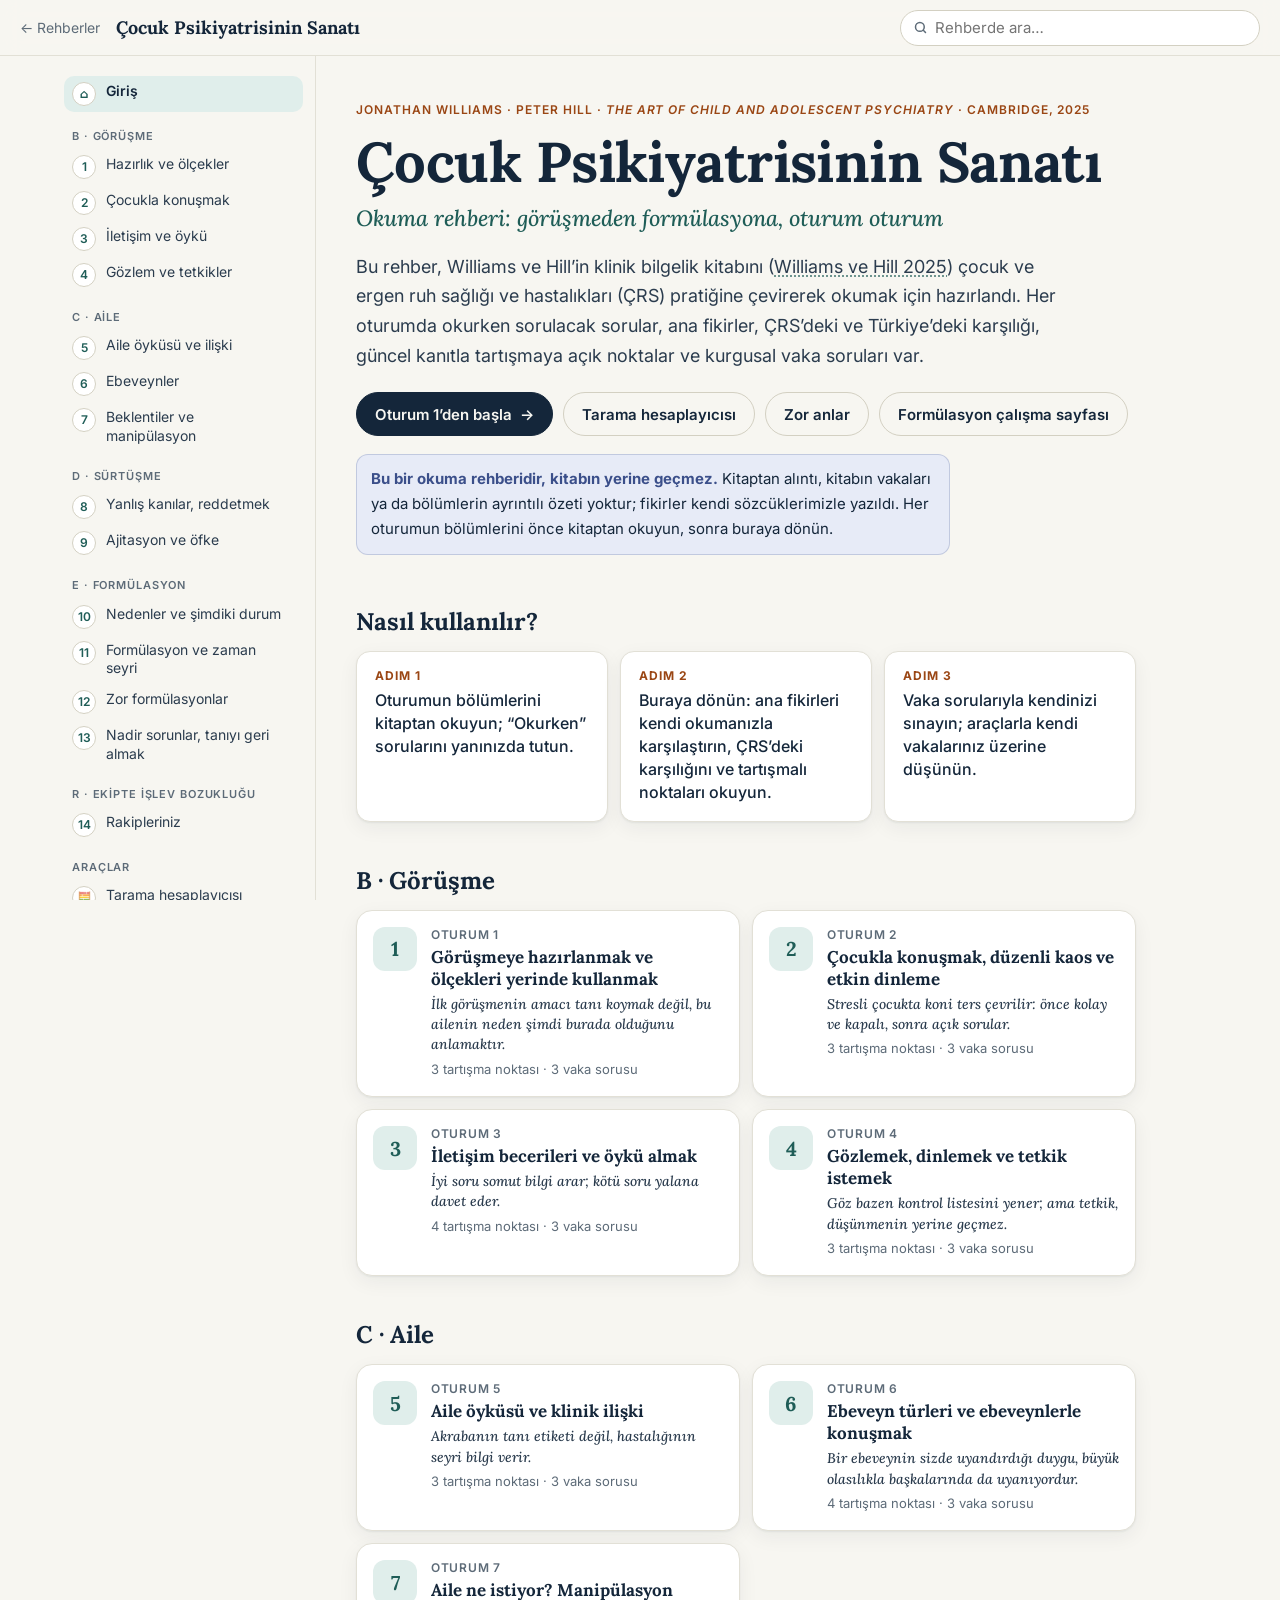
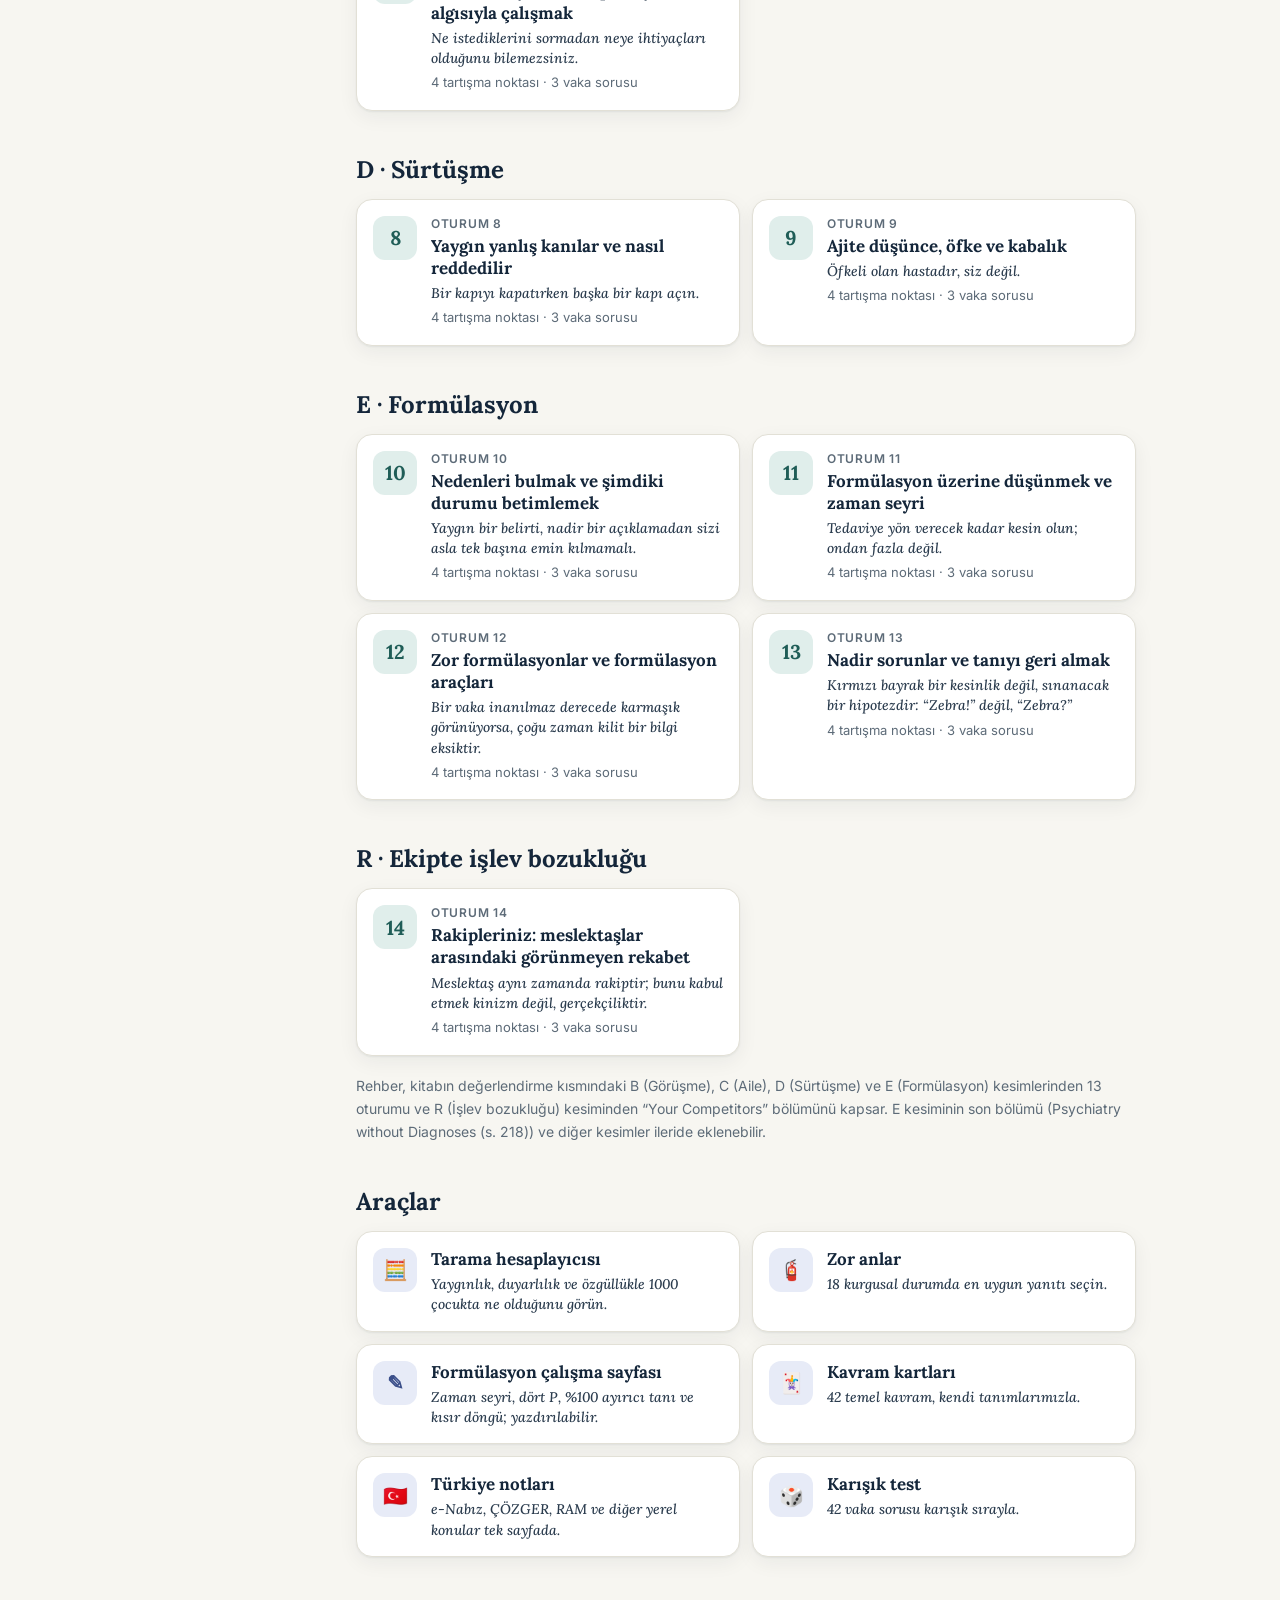
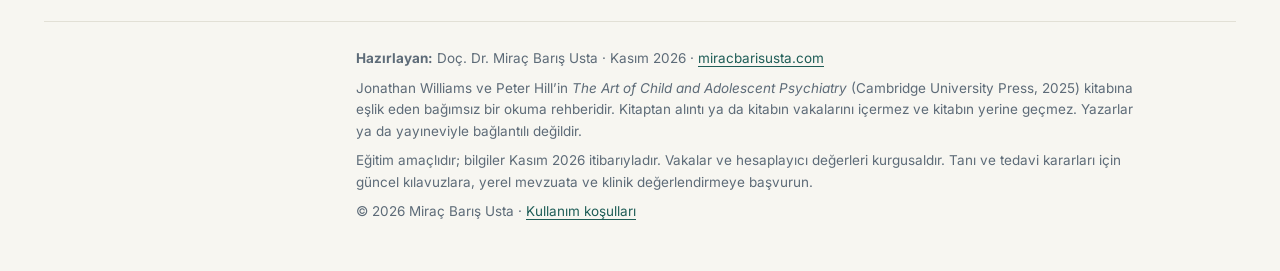
==== index.html @ 364e077b "Çocuk Psikiyatrisinin Sanatı: okuma rehberi Williams ve Hill'in The Art of Child and Adolescent Psyc" ====
<!doctype html>
<html lang="tr">
<head>
<meta charset="utf-8">
<meta name="viewport" content="width=device-width, initial-scale=1, viewport-fit=cover">
<title>Çocuk Psikiyatrisinin Sanatı · Okuma Rehberi · Doç. Dr. Miraç Barış Usta</title>
<meta name="description" content="Williams ve Hill’in The Art of Child and Adolescent Psychiatry kitabına eşlik eden etkileşimli okuma rehberi: görüşme, aile, sürtüşme ve formülasyon kesimlerinden 14 oturum için ana fikirler, ÇRS ve Türkiye karşılığı, tartışmaya açık noktalar, kurgusal vaka soruları, tarama hesaplayıcısı, zor anlar alıştırması ve formülasyon çalışma sayfası.">
<meta name="author" content="Miraç Barış Usta">
<meta name="theme-color" content="#f7f6f1">
<meta property="og:title" content="Çocuk Psikiyatrisinin Sanatı · Okuma Rehberi">
<meta property="og:description" content="Williams ve Hill’in The Art of Child and Adolescent Psychiatry kitabına eşlik eden etkileşimli okuma rehberi: görüşme, aile, sürtüşme ve formülasyon kesimlerinden 14 oturum için ana fikirler, ÇRS ve Türkiye karşılığı, tartışmaya açık noktalar, kurgusal vaka soruları, tarama hesaplayıcısı, zor anlar alıştırması ve formülasyon çalışma sayfası.">
<meta property="og:type" content="website">
<meta property="og:url" content="https://miracbarisusta.com/cocuk-psikiyatrisi-sanati/">
<link rel="canonical" href="https://miracbarisusta.com/cocuk-psikiyatrisi-sanati/">
<link rel="preconnect" href="https://fonts.googleapis.com">
<link rel="preconnect" href="https://fonts.gstatic.com" crossorigin>
<link rel="stylesheet" href="https://fonts.googleapis.com/css2?family=Inter:wght@400;500;600;700&amp;family=Lora:ital,wght@0,600;0,700;1,500&amp;display=swap">
<link rel="stylesheet" href="rehber.css">
<script src="rehber.js" defer></script>
</head>
<body>
<a class="atla" href="#icerik">İçeriğe geç</a>
<header class="ust">
  <a class="geri" href="https://miracbarisusta.com/rehberler/"><span aria-hidden="true">←</span> Rehberler</a>
  <a class="marka" href="#/">Çocuk Psikiyatrisinin Sanatı</a>
  <div class="ara" role="search">
    <label class="gizli" for="ara">Rehberde ara</label>
    <input id="ara" type="search" placeholder="Rehberde ara…" autocomplete="off" aria-controls="ara-sonuc">
    <div class="ara-sonuc" id="ara-sonuc" hidden></div>
  </div>
  <button type="button" class="menu-dugme" aria-controls="yan" aria-expanded="false">Oturumlar</button>
</header>
<div class="duzen">
<nav class="yan" id="yan" aria-label="Rehber içeriği"><div class="yan-ic"><ol class="nav-liste"><li><a href="#/" data-nav="giris"><span class="nav-no" aria-hidden="true">⌂</span><span class="nav-ad">Giriş</span></a></li></ol><p class="nav-baslik">B · Görüşme</p><ol class="nav-liste"><li><a href="#/oturum-1" data-nav="oturum-1"><span class="nav-no" aria-hidden="true">1</span><span class="nav-ad">Hazırlık ve ölçekler</span><span class="nav-durum" data-durum-nav="oturum-1"></span></a></li><li><a href="#/oturum-2" data-nav="oturum-2"><span class="nav-no" aria-hidden="true">2</span><span class="nav-ad">Çocukla konuşmak</span><span class="nav-durum" data-durum-nav="oturum-2"></span></a></li><li><a href="#/oturum-3" data-nav="oturum-3"><span class="nav-no" aria-hidden="true">3</span><span class="nav-ad">İletişim ve öykü</span><span class="nav-durum" data-durum-nav="oturum-3"></span></a></li><li><a href="#/oturum-4" data-nav="oturum-4"><span class="nav-no" aria-hidden="true">4</span><span class="nav-ad">Gözlem ve tetkikler</span><span class="nav-durum" data-durum-nav="oturum-4"></span></a></li></ol><p class="nav-baslik">C · Aile</p><ol class="nav-liste"><li><a href="#/oturum-5" data-nav="oturum-5"><span class="nav-no" aria-hidden="true">5</span><span class="nav-ad">Aile öyküsü ve ilişki</span><span class="nav-durum" data-durum-nav="oturum-5"></span></a></li><li><a href="#/oturum-6" data-nav="oturum-6"><span class="nav-no" aria-hidden="true">6</span><span class="nav-ad">Ebeveynler</span><span class="nav-durum" data-durum-nav="oturum-6"></span></a></li><li><a href="#/oturum-7" data-nav="oturum-7"><span class="nav-no" aria-hidden="true">7</span><span class="nav-ad">Beklentiler ve manipülasyon</span><span class="nav-durum" data-durum-nav="oturum-7"></span></a></li></ol><p class="nav-baslik">D · Sürtüşme</p><ol class="nav-liste"><li><a href="#/oturum-8" data-nav="oturum-8"><span class="nav-no" aria-hidden="true">8</span><span class="nav-ad">Yanlış kanılar, reddetmek</span><span class="nav-durum" data-durum-nav="oturum-8"></span></a></li><li><a href="#/oturum-9" data-nav="oturum-9"><span class="nav-no" aria-hidden="true">9</span><span class="nav-ad">Ajitasyon ve öfke</span><span class="nav-durum" data-durum-nav="oturum-9"></span></a></li></ol><p class="nav-baslik">E · Formülasyon</p><ol class="nav-liste"><li><a href="#/oturum-10" data-nav="oturum-10"><span class="nav-no" aria-hidden="true">10</span><span class="nav-ad">Nedenler ve şimdiki durum</span><span class="nav-durum" data-durum-nav="oturum-10"></span></a></li><li><a href="#/oturum-11" data-nav="oturum-11"><span class="nav-no" aria-hidden="true">11</span><span class="nav-ad">Formülasyon ve zaman seyri</span><span class="nav-durum" data-durum-nav="oturum-11"></span></a></li><li><a href="#/oturum-12" data-nav="oturum-12"><span class="nav-no" aria-hidden="true">12</span><span class="nav-ad">Zor formülasyonlar</span><span class="nav-durum" data-durum-nav="oturum-12"></span></a></li><li><a href="#/oturum-13" data-nav="oturum-13"><span class="nav-no" aria-hidden="true">13</span><span class="nav-ad">Nadir sorunlar, tanıyı geri almak</span><span class="nav-durum" data-durum-nav="oturum-13"></span></a></li></ol><p class="nav-baslik">R · Ekipte işlev bozukluğu</p><ol class="nav-liste"><li><a href="#/oturum-14" data-nav="oturum-14"><span class="nav-no" aria-hidden="true">14</span><span class="nav-ad">Rakipleriniz</span><span class="nav-durum" data-durum-nav="oturum-14"></span></a></li></ol><p class="nav-baslik">Araçlar</p><ol class="nav-liste"><li><a href="#/tarama" data-nav="tarama"><span class="nav-no" aria-hidden="true">🧮</span><span class="nav-ad">Tarama hesaplayıcısı</span><span class="nav-durum" data-durum-nav="tarama"></span></a></li><li><a href="#/zor-anlar" data-nav="zor-anlar"><span class="nav-no" aria-hidden="true">🧯</span><span class="nav-ad">Zor anlar</span><span class="nav-durum" data-durum-nav="zor-anlar"></span></a></li><li><a href="#/formulasyon" data-nav="formulasyon"><span class="nav-no" aria-hidden="true">✎</span><span class="nav-ad">Formülasyon sayfası</span><span class="nav-durum" data-durum-nav="formulasyon"></span></a></li><li><a href="#/kavramlar" data-nav="kavramlar"><span class="nav-no" aria-hidden="true">🃏</span><span class="nav-ad">Kavram kartları</span><span class="nav-durum" data-durum-nav="kavramlar"></span></a></li><li><a href="#/turkiye" data-nav="turkiye"><span class="nav-no" aria-hidden="true">TR</span><span class="nav-ad">Türkiye notları</span><span class="nav-durum" data-durum-nav="turkiye"></span></a></li><li><a href="#/tekrar" data-nav="tekrar"><span class="nav-no" aria-hidden="true">🎲</span><span class="nav-ad">Karışık test</span><span class="nav-durum" data-durum-nav="tekrar"></span></a></li><li><a href="#/kaynakca" data-nav="kaynakca"><span class="nav-no" aria-hidden="true">§</span><span class="nav-ad">Kaynakça</span><span class="nav-durum" data-durum-nav="kaynakca"></span></a></li></ol><p class="ilerleme" data-ilerleme></p></div></nav>
<main id="icerik" tabindex="-1">
<section class="view aktif" id="v-giris" data-view="giris" data-baslik="Giriş" aria-label="Giriş">
<div class="kahraman">
  <p class="ust-baslik"><span lang="en">Jonathan Williams · Peter Hill</span> · <i lang="en">The Art of Child and Adolescent Psychiatry</i> · <span lang="en">Cambridge</span>, 2025</p>
  <h1 tabindex="-1">Çocuk Psikiyatrisinin Sanatı</h1>
  <p class="alt-baslik">Okuma rehberi: görüşmeden formülasyona, oturum oturum</p>
  <p class="kahraman-metin" data-ara>Bu rehber, Williams ve Hill’in klinik bilgelik kitabını (<a class="atif" href="#k-williams2025" data-k="k-williams2025">Williams ve Hill 2025</a>) çocuk ve ergen ruh
  sağlığı ve hastalıkları (ÇRS) pratiğine çevirerek okumak için hazırlandı. Her oturumda okurken sorulacak sorular, ana fikirler,
  ÇRS’deki ve Türkiye’deki karşılığı, güncel kanıtla tartışmaya açık noktalar ve kurgusal vaka soruları var.</p>
  <p class="kahraman-dugmeler"><a class="dugme" href="#/oturum-1">Oturum 1’den başla <span aria-hidden="true">→</span></a>
  <a class="dugme dugme-ikincil" href="#/tarama">Tarama hesaplayıcısı</a> <a class="dugme dugme-ikincil" href="#/zor-anlar">Zor anlar</a>
  <a class="dugme dugme-ikincil" href="#/formulasyon">Formülasyon çalışma sayfası</a></p>
  <aside class="yeni-not"><strong>Bu bir okuma rehberidir, kitabın yerine geçmez.</strong> Kitaptan alıntı, kitabın vakaları ya da
  bölümlerin ayrıntılı özeti yoktur; fikirler kendi sözcüklerimizle yazıldı. Her oturumun bölümlerini önce kitaptan okuyun, sonra buraya dönün.</aside>
</div>
<section class="ilerlemem" id="ilerlemem" hidden aria-labelledby="ilerleme-b"><h2 id="ilerleme-b" class="bolum-baslik">İlerlemem</h2>
<div class="ilerleme-kutular"></div>
<p class="kucuk">İlerleme yalnızca bu tarayıcıda saklanır. <button type="button" class="sina-sifirla hepsini-sil">Bütün ilerlemeyi sil</button></p></section>
<section class="kurallar kullanim" aria-labelledby="kurallar-b"><h2 id="kurallar-b" class="bolum-baslik">Nasıl kullanılır?</h2>
<ol><li data-ara><span class="kural-no">1</span> Oturumun bölümlerini kitaptan okuyun; “Okurken” sorularını yanınızda tutun.</li>
<li data-ara><span class="kural-no">2</span> Buraya dönün: ana fikirleri kendi okumanızla karşılaştırın, ÇRS’deki karşılığını ve tartışmalı noktaları okuyun.</li>
<li data-ara><span class="kural-no">3</span> Vaka sorularıyla kendinizi sınayın; araçlarla kendi vakalarınız üzerine düşünün.</li></ol></section>
<section aria-labelledby="kes-B-b"><h2 id="kes-B-b" class="bolum-baslik">B · Görüşme</h2><ol class="kartlar"><li><a class="kart" href="#/oturum-1" data-kart="oturum-1"><span class="kart-no" aria-hidden="true">1</span><span class="kart-govde"><span class="kart-ust">Oturum 1</span><span class="kart-baslik">Görüşmeye hazırlanmak ve ölçekleri yerinde kullanmak</span><span class="kart-slogan">İlk görüşmenin amacı tanı koymak değil, bu ailenin neden şimdi burada olduğunu anlamaktır.</span><span class="kart-meta">3 tartışma noktası · 3 vaka sorusu</span><span class="kart-durum" data-durum="oturum-1"></span></span></a></li><li><a class="kart" href="#/oturum-2" data-kart="oturum-2"><span class="kart-no" aria-hidden="true">2</span><span class="kart-govde"><span class="kart-ust">Oturum 2</span><span class="kart-baslik">Çocukla konuşmak, düzenli kaos ve etkin dinleme</span><span class="kart-slogan">Stresli çocukta koni ters çevrilir: önce kolay ve kapalı, sonra açık sorular.</span><span class="kart-meta">3 tartışma noktası · 3 vaka sorusu</span><span class="kart-durum" data-durum="oturum-2"></span></span></a></li><li><a class="kart" href="#/oturum-3" data-kart="oturum-3"><span class="kart-no" aria-hidden="true">3</span><span class="kart-govde"><span class="kart-ust">Oturum 3</span><span class="kart-baslik">İletişim becerileri ve öykü almak</span><span class="kart-slogan">İyi soru somut bilgi arar; kötü soru yalana davet eder.</span><span class="kart-meta">4 tartışma noktası · 3 vaka sorusu</span><span class="kart-durum" data-durum="oturum-3"></span></span></a></li><li><a class="kart" href="#/oturum-4" data-kart="oturum-4"><span class="kart-no" aria-hidden="true">4</span><span class="kart-govde"><span class="kart-ust">Oturum 4</span><span class="kart-baslik">Gözlemek, dinlemek ve tetkik istemek</span><span class="kart-slogan">Göz bazen kontrol listesini yener; ama tetkik, düşünmenin yerine geçmez.</span><span class="kart-meta">3 tartışma noktası · 3 vaka sorusu</span><span class="kart-durum" data-durum="oturum-4"></span></span></a></li></ol></section><section aria-labelledby="kes-C-b"><h2 id="kes-C-b" class="bolum-baslik">C · Aile</h2><ol class="kartlar"><li><a class="kart" href="#/oturum-5" data-kart="oturum-5"><span class="kart-no" aria-hidden="true">5</span><span class="kart-govde"><span class="kart-ust">Oturum 5</span><span class="kart-baslik">Aile öyküsü ve klinik ilişki</span><span class="kart-slogan">Akrabanın tanı etiketi değil, hastalığının seyri bilgi verir.</span><span class="kart-meta">3 tartışma noktası · 3 vaka sorusu</span><span class="kart-durum" data-durum="oturum-5"></span></span></a></li><li><a class="kart" href="#/oturum-6" data-kart="oturum-6"><span class="kart-no" aria-hidden="true">6</span><span class="kart-govde"><span class="kart-ust">Oturum 6</span><span class="kart-baslik">Ebeveyn türleri ve ebeveynlerle konuşmak</span><span class="kart-slogan">Bir ebeveynin sizde uyandırdığı duygu, büyük olasılıkla başkalarında da uyanıyordur.</span><span class="kart-meta">4 tartışma noktası · 3 vaka sorusu</span><span class="kart-durum" data-durum="oturum-6"></span></span></a></li><li><a class="kart" href="#/oturum-7" data-kart="oturum-7"><span class="kart-no" aria-hidden="true">7</span><span class="kart-govde"><span class="kart-ust">Oturum 7</span><span class="kart-baslik">Aile ne istiyor? Manipülasyon algısıyla çalışmak</span><span class="kart-slogan">Ne istediklerini sormadan neye ihtiyaçları olduğunu bilemezsiniz.</span><span class="kart-meta">4 tartışma noktası · 3 vaka sorusu</span><span class="kart-durum" data-durum="oturum-7"></span></span></a></li></ol></section><section aria-labelledby="kes-D-b"><h2 id="kes-D-b" class="bolum-baslik">D · Sürtüşme</h2><ol class="kartlar"><li><a class="kart" href="#/oturum-8" data-kart="oturum-8"><span class="kart-no" aria-hidden="true">8</span><span class="kart-govde"><span class="kart-ust">Oturum 8</span><span class="kart-baslik">Yaygın yanlış kanılar ve nasıl reddedilir</span><span class="kart-slogan">Bir kapıyı kapatırken başka bir kapı açın.</span><span class="kart-meta">4 tartışma noktası · 3 vaka sorusu</span><span class="kart-durum" data-durum="oturum-8"></span></span></a></li><li><a class="kart" href="#/oturum-9" data-kart="oturum-9"><span class="kart-no" aria-hidden="true">9</span><span class="kart-govde"><span class="kart-ust">Oturum 9</span><span class="kart-baslik">Ajite düşünce, öfke ve kabalık</span><span class="kart-slogan">Öfkeli olan hastadır, siz değil.</span><span class="kart-meta">4 tartışma noktası · 3 vaka sorusu</span><span class="kart-durum" data-durum="oturum-9"></span></span></a></li></ol></section><section aria-labelledby="kes-E-b"><h2 id="kes-E-b" class="bolum-baslik">E · Formülasyon</h2><ol class="kartlar"><li><a class="kart" href="#/oturum-10" data-kart="oturum-10"><span class="kart-no" aria-hidden="true">10</span><span class="kart-govde"><span class="kart-ust">Oturum 10</span><span class="kart-baslik">Nedenleri bulmak ve şimdiki durumu betimlemek</span><span class="kart-slogan">Yaygın bir belirti, nadir bir açıklamadan sizi asla tek başına emin kılmamalı.</span><span class="kart-meta">4 tartışma noktası · 3 vaka sorusu</span><span class="kart-durum" data-durum="oturum-10"></span></span></a></li><li><a class="kart" href="#/oturum-11" data-kart="oturum-11"><span class="kart-no" aria-hidden="true">11</span><span class="kart-govde"><span class="kart-ust">Oturum 11</span><span class="kart-baslik">Formülasyon üzerine düşünmek ve zaman seyri</span><span class="kart-slogan">Tedaviye yön verecek kadar kesin olun; ondan fazla değil.</span><span class="kart-meta">4 tartışma noktası · 3 vaka sorusu</span><span class="kart-durum" data-durum="oturum-11"></span></span></a></li><li><a class="kart" href="#/oturum-12" data-kart="oturum-12"><span class="kart-no" aria-hidden="true">12</span><span class="kart-govde"><span class="kart-ust">Oturum 12</span><span class="kart-baslik">Zor formülasyonlar ve formülasyon araçları</span><span class="kart-slogan">Bir vaka inanılmaz derecede karmaşık görünüyorsa, çoğu zaman kilit bir bilgi eksiktir.</span><span class="kart-meta">4 tartışma noktası · 3 vaka sorusu</span><span class="kart-durum" data-durum="oturum-12"></span></span></a></li><li><a class="kart" href="#/oturum-13" data-kart="oturum-13"><span class="kart-no" aria-hidden="true">13</span><span class="kart-govde"><span class="kart-ust">Oturum 13</span><span class="kart-baslik">Nadir sorunlar ve tanıyı geri almak</span><span class="kart-slogan">Kırmızı bayrak bir kesinlik değil, sınanacak bir hipotezdir: “Zebra!” değil, “Zebra?”</span><span class="kart-meta">4 tartışma noktası · 3 vaka sorusu</span><span class="kart-durum" data-durum="oturum-13"></span></span></a></li></ol></section><section aria-labelledby="kes-R-b"><h2 id="kes-R-b" class="bolum-baslik">R · Ekipte işlev bozukluğu</h2><ol class="kartlar"><li><a class="kart" href="#/oturum-14" data-kart="oturum-14"><span class="kart-no" aria-hidden="true">14</span><span class="kart-govde"><span class="kart-ust">Oturum 14</span><span class="kart-baslik">Rakipleriniz: meslektaşlar arasındaki görünmeyen rekabet</span><span class="kart-slogan">Meslektaş aynı zamanda rakiptir; bunu kabul etmek kinizm değil, gerçekçiliktir.</span><span class="kart-meta">4 tartışma noktası · 3 vaka sorusu</span><span class="kart-durum" data-durum="oturum-14"></span></span></a></li></ol></section>
<p class="kucuk kapsam-not">Rehber, kitabın değerlendirme kısmındaki B (Görüşme), C (Aile), D (Sürtüşme) ve E (Formülasyon)
kesimlerinden 13 oturumu ve R (İşlev bozukluğu) kesiminden “Your Competitors” bölümünü kapsar. E kesiminin son bölümü
(Psychiatry without Diagnoses (s. 218)) ve diğer kesimler ileride eklenebilir.</p>
<section aria-labelledby="arac-b"><h2 id="arac-b" class="bolum-baslik">Araçlar</h2><ol class="kartlar"><li><a class="kart kart-arac" href="#/tarama"><span class="kart-no" aria-hidden="true">🧮</span><span class="kart-govde"><span class="kart-baslik">Tarama hesaplayıcısı</span><span class="kart-slogan">Yaygınlık, duyarlılık ve özgüllükle 1000 çocukta ne olduğunu görün.</span></span></a></li><li><a class="kart kart-arac" href="#/zor-anlar"><span class="kart-no" aria-hidden="true">🧯</span><span class="kart-govde"><span class="kart-baslik">Zor anlar</span><span class="kart-slogan">18 kurgusal durumda en uygun yanıtı seçin.</span></span></a></li><li><a class="kart kart-arac" href="#/formulasyon"><span class="kart-no" aria-hidden="true">✎</span><span class="kart-govde"><span class="kart-baslik">Formülasyon çalışma sayfası</span><span class="kart-slogan">Zaman seyri, dört P, %100 ayırıcı tanı ve kısır döngü; yazdırılabilir.</span></span></a></li><li><a class="kart kart-arac" href="#/kavramlar"><span class="kart-no" aria-hidden="true">🃏</span><span class="kart-govde"><span class="kart-baslik">Kavram kartları</span><span class="kart-slogan">42 temel kavram, kendi tanımlarımızla.</span></span></a></li><li><a class="kart kart-arac" href="#/turkiye"><span class="kart-no" aria-hidden="true">🇹🇷</span><span class="kart-govde"><span class="kart-baslik">Türkiye notları</span><span class="kart-slogan">e-Nabız, ÇÖZGER, RAM ve diğer yerel konular tek sayfada.</span></span></a></li><li><a class="kart kart-arac" href="#/tekrar"><span class="kart-no" aria-hidden="true">🎲</span><span class="kart-govde"><span class="kart-baslik">Karışık test</span><span class="kart-slogan">42 vaka sorusu karışık sırayla.</span></span></a></li></ol></section>
</section><section class="view bolum" id="v-oturum-1" data-view="oturum-1" data-baslik="Oturum 1: Hazırlık ve ölçekler" aria-label="Oturum 1"><header class="oturum-bas"><p class="ust-baslik">B · Görüşme · Oturum 1</p><h2 tabindex="-1">Görüşmeye hazırlanmak ve ölçekleri yerinde kullanmak</h2><p class="slogan">İlk görüşmenin amacı tanı koymak değil, bu ailenin neden şimdi burada olduğunu anlamaktır.</p></header><nav class="adimlar" aria-label="Bu oturumun kısımları"><a href="#/oturum-1/okurken"><span aria-hidden="true">📖</span> Okurken</a><a href="#/oturum-1/fikirler"><span aria-hidden="true">🧭</span> Ana fikirler</a><a href="#/oturum-1/crs"><span aria-hidden="true">🧸</span> ÇRS’de</a><a href="#/oturum-1/tartisma"><span aria-hidden="true">⚖️</span> Tartışma</a><a href="#/oturum-1/test"><span aria-hidden="true">✍️</span> Sorular</a><a href="#/oturum-1/akilda"><span aria-hidden="true">🎯</span> Akılda kalsın</a><a href="#/oturum-1/not"><span aria-hidden="true">🗒️</span> Notum</a></nav><section class="adim adim-okurken" id="oturum-1-okurken" aria-labelledby="oturum-1-okurken-b"><h3 id="oturum-1-okurken-b"><span class="adim-ikon" aria-hidden="true">📖</span> Kitapta ve okurken</h3><p class="kitapta-bolum"><span>Kitapta</span> <i lang="en">B. Interviewing · Planning the Session; Questionnaires (s. 40–52)</i></p><p class="kitapta" data-ara>İki bölüm ilk randevudan önce ve sırasında yapılacakları ele alır: bağımsız bilgi toplamak, aileyi karşılamak, odayı ve süreyi göreve göre düzenlemek; ardından ölçeklerin neyi yapıp neyi yapamayacağını, tarama matematiğini ve sık kullanılan araçların sınırlarını tartışır.</p><p class="okurken-baslik">Okurken aklınızda tutun</p><ol class="okurken"><li data-ara>Yazarlar ilk görüşmenin amacını neden “öykü almak” ya da “tanı koymak” olarak tanımlamıyor?</li><li data-ara>Bir ölçek hangi durumda klinisyeni yanılgıdan korur, hangi durumda yanıltır?</li><li data-ara>Yaygınlığı düşük bir bozuklukta pozitif tarama sonucu neden çoğu zaman yanlış alarmdır?</li></ol></section><section class="adim adim-fikirler" id="oturum-1-fikirler" aria-labelledby="oturum-1-fikirler-b"><h3 id="oturum-1-fikirler-b"><span class="adim-ikon" aria-hidden="true">🧭</span> Ana fikirler</h3><ol class="fikirler"><li data-ara><p><strong>Hazırlık görüşmenin parçasıdır.</strong> Okul görüşü, önceki raporlar ve öğretmen formları randevudan önce istendiğinde görüşme tahmin yerine karşılaştırma üzerine kurulur. Ailenin ne bekleyeceğini bilmesi de kaygıyı ve “yanlış kapıya geldik” hissini azaltır.</p></li><li data-ara><p><strong>Amaç anlamaktır.</strong> İlk görüşmenin çıktısı bir etiket değil, “sorun ne ve bu aile neden şimdi burada?” sorusuna verilen bir yanıttır. Erken tanı koymak öteki açıklamaları düşünmeyi kapatabilir.</p></li><li data-ara><p><strong>Oda ve süre birer klinik araçtır.</strong> Oturma düzeni, görünür kâğıtlar, yaşa uygun oyuncaklar ve görüşme süresi ailenin ne kadar açılabileceğini etkiler. Süreyi alışkanlık değil görev belirlemelidir; ilk görüşmede acele, hata ve şikâyet üretir.</p></li><li data-ara><p><strong>Bilgi taraması, başlangıçtan itibaren.</strong> Karşılama anı, bekleme salonundaki düzen ve kimin kiminle nasıl konuştuğu, henüz soru sorulmadan toplanan gözlemlerdir. Sessiz kardeş çoğu zaman en dengeli tanıktır.</p></li><li data-ara><p><strong>Ölçek tarar, tanı koymaz.</strong> Ölçekler sistematik olmayı sağlar ve klinisyeni ilk izlenime takılmaktan korur; ama işlevselliği, bağlamı ve alternatif açıklamaları kendileri sorgulamaz.</p></li><li data-ara><p><strong>Tarama matematiği sezgiye aykırıdır.</strong> Yaygınlık düşükse, duyarlılığı ve özgüllüğü iyi bir ölçekte bile pozitif sonuçların çoğu yanlış pozitiftir. Ölçek sonucu, ön olasılıkla birlikte yorumlanmalıdır.</p></li></ol></section><section class="adim adim-crs" id="oturum-1-crs" aria-labelledby="oturum-1-crs-b"><h3 id="oturum-1-crs-b"><span class="adim-ikon" aria-hidden="true">🧸</span> ÇRS’de karşılığı</h3><p class="not"><span class="tr-rozet">TR</span> etiketli maddeler Türkiye’deki uygulamaya özgüdür; hepsi <a href="#/turkiye">Türkiye notları</a> sayfasında da toplandı.</p><ul class="crs-liste"><li data-ara>Randevudan önce okul rehberlik servisinden kısa bir gözlem notu ve varsa önceki raporları isteyin; ilk görüşme karşılaştırma yapabileceğiniz bir zemine oturur.</li><li class="crs-tr" data-ara><span class="tr-rozet" title="Türkiye notu">TR</span> Poliklinik süreleri kısa olduğunda ilk görüşmeyi iki randevuya bölmek, uzun tek görüşmeden daha uygulanabilir olabilir; ikinci randevu ilk görüşmede eksik kalanları tamamlar.</li><li class="crs-tr" data-ara><span class="tr-rozet" title="Türkiye notu">TR</span> e-Nabız’a işlenen tanılar, raporlar ve reçeteler aileye, zamanla ergenin kendisine de görünür olabilir; kayda geçen ifadeleri yargısız ve betimleyici bir dille yazın.</li><li data-ara>Aileyi bekleme salonundan kendiniz alın; kimin önce ayağa kalktığı, çocuğun kimin yanında yürüdüğü ilk formülasyon verileridir.</li><li data-ara>Görüşmeye bütün kardeşleri davet etmeyi düşünün; “sorunsuz” kardeş evdeki gündelik hayata dair çoğu zaman en az taraflı bilgiyi verir.</li><li data-ara>Ölçek puanını aileye açıklarken “bu bir tarama sonucu, tanı değil” cümlesini mutlaka kurun; aksi hâlde puan ailenin sorun haritasının merkezine yerleşir.</li><li data-ara>Öğretmen formunu DEHB tedavisinde doz ayarı ve izlem için kullanın; tanı kararını tek başına ona dayandırmayın.</li><li data-ara>Tedavi hedeflerini “daha az bağırmak” gibi bir şeyin yokluğu olarak değil, yapılacak bir davranış olarak tanımlayın; bir şeyin yokluğu tedavi hedefi olamaz.</li></ul></section><section class="adim adim-tartisma" id="oturum-1-tartisma" aria-labelledby="oturum-1-tartisma-b"><h3 id="oturum-1-tartisma-b"><span class="adim-ikon" aria-hidden="true">⚖️</span> Tartışmaya açık</h3><p class="not">Kitabın önerileri ile güncel kanıt arasındaki farklar ve tartışmalı noktalar. Künyeler kaynakçada; makaleler PubMed’den ya da yayıncı kayıtlarından doğrulandı.</p><div class="tartisma-liste"><article class="tartisma" data-ara><h4>Klinik yargı mı, mekanik tahmin mi?</h4><p>Tahmin görevlerinde istatistiksel formüllerin çoğu zaman klinik yargı kadar ya da ondan daha isabetli olduğu meta-analizle gösterilmiştir (<a class="atif" href="#k-grove2000" data-k="k-grove2000">Grove ve ark. 2000</a>). Kitap ise klinisyenin rolünü savunur. Bu gerilim, yapay zekâ destekli değerlendirme araçlarının nerede yardımcı, nerede sınırlı olduğunu tartışmak için iyi bir başlangıçtır.</p></article><article class="tartisma" data-ara><h4>Ölçeklerin klinik örneklemdeki değeri</h4><p>Güçler ve Güçlükler Anketi (SDQ) İngiltere’deki ulusal bir toplum örnekleminde yeterli güvenilirlik göstermiş ve yüksek puanlar bağımsız konmuş tanıların olasılığını belirgin biçimde artırmıştır (<a class="atif" href="#k-goodman2001" data-k="k-goodman2001">Goodman 2001</a>). Ancak bir pozitif sonucun anlamı uygulandığı örneklemdeki ön olasılığa bağlıdır: aynı puan okulda ve uzman kliniğinde farklı şeyler söyler.</p></article><article class="tartisma" data-ara><h4>Hizmet gerçekliği</h4><p>Doksan dakikalık ilk görüşme ve bilgisayarsız oda önerisi, kısa poliklinik randevularının ve zorunlu elektronik kaydın olduğu sistemlere doğrudan aktarılamaz. Neyin vazgeçilmez çekirdek olduğu her klinikte ayrıca tanımlanmalıdır.</p></article></div></section><section class="adim adim-test" id="oturum-1-test" aria-labelledby="oturum-1-test-b"><h3 id="oturum-1-test-b"><span class="adim-ikon" aria-hidden="true">✍️</span> Vaka soruları</h3><p class="not">Vakalar kurgusaldır; kitabın vakalarından alınmamıştır.</p><p class="sina-ust"><span class="sina-skor" data-test-skor="oturum-1" aria-live="polite"></span><button type="button" class="sina-sifirla" data-test-sifirla="oturum-1" hidden>Yanıtları sil</button></p><ol class="test"><li class="test-madde" data-dogru="3" data-no="0" data-ara><p class="soru">Yaygınlığın %2 olduğu bir okulda, duyarlılığı ve özgüllüğü %80 olan bir depresyon ölçeği 1000 öğrenciye uygulanıyor. Pozitif çıkan bir öğrenci için en doğru yorum hangisidir?</p><div class="secenekler" role="group" aria-label="Seçenekler"><button type="button" data-secenek="0"><span class="harf" aria-hidden="true">A</span><span>Büyük olasılıkla depresyonu vardır; tedavi başlanmalıdır</span></button><button type="button" data-secenek="1"><span class="harf" aria-hidden="true">B</span><span>Ölçek geçersizdir; sonuç dikkate alınmamalıdır</span></button><button type="button" data-secenek="2"><span class="harf" aria-hidden="true">C</span><span>Depresyon olasılığı tam olarak %80’dir</span></button><button type="button" data-secenek="3"><span class="harf" aria-hidden="true">D</span><span>Pozitif sonuçların çoğu yanlış pozitiftir; klinik görüşmeyle değerlendirilmelidir</span></button></div><div class="test-aciklama"><p><strong>Doğru yanıt: D.</strong> Bin öğrencide yaklaşık 20 gerçek vakadan 16’sı pozitif çıkar; hasta olmayan 980 kişiden yaklaşık 196’sı da pozitif çıkar. Pozitiflerin yalnızca %7–8’i gerçekten depresyondur. Ölçek tarar; tanıyı klinik görüşme koyar. Değerleri değiştirip sonucu <a href="#/tarama">tarama hesaplayıcısında</a> görebilirsiniz.</p></div></li><li class="test-madde" data-dogru="2" data-no="1" data-ara><p class="soru">DEHB şüphesiyle başvuran 9 yaşındaki bir çocuk için ilk randevudan önce yapılması en yararlı olan hangisidir?</p><div class="secenekler" role="group" aria-label="Seçenekler"><button type="button" data-secenek="0"><span class="harf" aria-hidden="true">A</span><span>Hiçbir ön bilgi istememek, böylece önyargısız görüşmek</span></button><button type="button" data-secenek="1"><span class="harf" aria-hidden="true">B</span><span>Aileden yalnızca internetten bulunan bir DEHB testini doldurmasını istemek</span></button><button type="button" data-secenek="2"><span class="harf" aria-hidden="true">C</span><span>Okuldan öğretmen gözlemi ve formu, varsa önceki raporları istemek</span></button><button type="button" data-secenek="3"><span class="harf" aria-hidden="true">D</span><span>Görüşmeyi beklemeden ilaç reçetesi hazırlamak</span></button></div><div class="test-aciklama"><p><strong>Doğru yanıt: C.</strong> Bağımsız kaynaklardan gelen bilgi, ebeveyn anlatısını sınamayı ve durumlar arası tutarlılığı değerlendirmeyi sağlar. Ön bilgi önyargı değil, karşılaştırma zemini yaratır.</p></div></li><li class="test-madde" data-dogru="0" data-no="2" data-ara><p class="soru">Bir ergenin öz-bildirim ölçeği ağır depresyon gösteriyor; ancak görüşmede çökkünlük, anhedoni ve işlevsellik kaybı gözlenmiyor. Sosyal yargısı zayıf, değerlendirmelerinde abartıya yatkın. En uygun yaklaşım hangisidir?</p><div class="secenekler" role="group" aria-label="Seçenekler"><button type="button" data-secenek="0"><span class="harf" aria-hidden="true">A</span><span>Puan ile klinik tablo arasındaki uyumsuzluğu araştırmak; tanıyı klinik değerlendirmeye ve işlevselliğe dayandırmak</span></button><button type="button" data-secenek="1"><span class="harf" aria-hidden="true">B</span><span>Ölçek puanına göre antidepresan başlamak</span></button><button type="button" data-secenek="2"><span class="harf" aria-hidden="true">C</span><span>Ergenin yalan söylediğini düşünüp ölçeği tekrarlatmak</span></button><button type="button" data-secenek="3"><span class="harf" aria-hidden="true">D</span><span>Ailenin görüşünü almadan tanı koymak</span></button></div><div class="test-aciklama"><p><strong>Doğru yanıt: A.</strong> Öz-bildirim, kişinin kendini değerlendirme biçimini yansıtır. Klinik bulgularla uyumsuz bir puan, bir bozukluktan çok kalibre olmamış bir öz-değerlendirmeyi gösterebilir. Tanı ve tedavi işlevsellik ve klinik değerlendirmeyle belirlenir.</p></div></li></ol></section><section class="adim adim-akilda" id="oturum-1-akilda" aria-labelledby="oturum-1-akilda-b"><h3 id="oturum-1-akilda-b"><span class="adim-ikon" aria-hidden="true">🎯</span> Akılda kalsın</h3><ul class="akilda"><li data-ara>Ölçek tarar, klinisyen tanı koyar; ön olasılığı bilmeden sonucu yorumlamayın.</li></ul></section><section class="adim adim-not" id="oturum-1-not" aria-labelledby="oturum-1-not-b"><h3 id="oturum-1-not-b"><span class="adim-ikon" aria-hidden="true">🗒️</span> Kendi notum</h3><div class="vaka-not"><label for="oturum-1-not-alan">Bu oturumu okurken aklınıza gelenler, kendi pratiğinizle bağlantılar</label><textarea id="oturum-1-not-alan" data-not="oturum-1" rows="4" placeholder="Hasta kimlik bilgisi yazmayın."></textarea><p class="kucuk">Yazdıklarınız yalnızca bu tarayıcıda saklanır.</p></div></section><div class="oturum-son"><button type="button" class="okundu" data-okundu="oturum-1" aria-pressed="false">Bu oturumu okudum</button><nav class="ileri-geri" aria-label="Oturumlar arasında"></nav></div></section><section class="view bolum" id="v-oturum-2" data-view="oturum-2" data-baslik="Oturum 2: Çocukla konuşmak" aria-label="Oturum 2"><header class="oturum-bas"><p class="ust-baslik">B · Görüşme · Oturum 2</p><h2 tabindex="-1">Çocukla konuşmak, düzenli kaos ve etkin dinleme</h2><p class="slogan">Stresli çocukta koni ters çevrilir: önce kolay ve kapalı, sonra açık sorular.</p></header><nav class="adimlar" aria-label="Bu oturumun kısımları"><a href="#/oturum-2/okurken"><span aria-hidden="true">📖</span> Okurken</a><a href="#/oturum-2/fikirler"><span aria-hidden="true">🧭</span> Ana fikirler</a><a href="#/oturum-2/crs"><span aria-hidden="true">🧸</span> ÇRS’de</a><a href="#/oturum-2/tartisma"><span aria-hidden="true">⚖️</span> Tartışma</a><a href="#/oturum-2/test"><span aria-hidden="true">✍️</span> Sorular</a><a href="#/oturum-2/akilda"><span aria-hidden="true">🎯</span> Akılda kalsın</a><a href="#/oturum-2/not"><span aria-hidden="true">🗒️</span> Notum</a></nav><section class="adim adim-okurken" id="oturum-2-okurken" aria-labelledby="oturum-2-okurken-b"><h3 id="oturum-2-okurken-b"><span class="adim-ikon" aria-hidden="true">📖</span> Kitapta ve okurken</h3><p class="kitapta-bolum"><span>Kitapta</span> <i lang="en">B. Interviewing · Talking to a Child; Regulated Chaos; Active Listening (s. 53–64)</i></p><p class="kitapta" data-ara>Bölümler çocukla ilişki kurmayı ve onu konuşturmayı, rutini ne zaman koruyup ne zaman bozacağınızı, odadaki gerilimin nasıl ayarlanacağını ve sözel ile sözel olmayan dinleme tekniklerini anlatır.</p><p class="okurken-baslik">Okurken aklınızda tutun</p><ol class="okurken"><li data-ara>Erişkin görüşmesindeki “açıktan kapalıya” sıra, kaygılı bir çocukta neden ters çevrilebilir?</li><li data-ara>Seansın sakin ya da gürültülü olması klinisyene hangi farklı bilgileri verir?</li><li data-ara>Etkin dinleme tekniklerinin işe yaraması için teknik yeterli midir?</li></ol></section><section class="adim adim-fikirler" id="oturum-2-fikirler" aria-labelledby="oturum-2-fikirler-b"><h3 id="oturum-2-fikirler-b"><span class="adim-ikon" aria-hidden="true">🧭</span> Ana fikirler</h3><ol class="fikirler"><li data-ara><p><strong>İlişki konuşmadan önce gelir.</strong> Küçük çocukla göz hizasında, oyun ya da çizim üzerinden kurulan temas, doğrudan sorulardan daha çok bilgi getirir. Çocuğun dünyası ev, okul ve arkadaşlar/boş zaman üçgeninde gezilebilir.</p></li><li data-ara><p><strong>Stres altında sıra değişir.</strong> Kaygılı ya da konuşamayan çocukta açık uçlu sorular tıkanmayı artırır; basit, yanıtlanabilir sorularla başlayıp güven kuruldukça açılmak daha verimlidir.</p></li><li data-ara><p><strong>“Neden” sorusu suçlar.</strong> “Neden yaptın?” çocuğu savunmaya iter; davranışın arkasında makul bir neden olabileceğini varsayan bir dil, hikâyeyi anlatmayı kolaylaştırır.</p></li><li data-ara><p><strong>Alakasız görünen söz bir ipucudur.</strong> Çocuğun konuyla ilgisiz gibi duran bir cümlesi çoğu zaman aklındaki bir şeyin ucudur; geçiştirmek yerine devamını istemek gerekir.</p></li><li data-ara><p><strong>Rutin de bozulmak için vardır.</strong> Yapılandırılmış rutin karşılaştırmayı kolaylaştırır; ama beklenmedik bir durum, rutini bozmayı gerektirebilir. Odadaki gerilimi bastırmak her zaman doğru değildir: aile içi anlaşmazlık çoğu zaman meselenin özüdür.</p></li><li data-ara><p><strong>Dinlemek bir tutumdur.</strong> Yansıtma, özetleme ve sessizlik gibi teknikler, merak ve alçakgönüllülükle birleşmediğinde mekanikleşir; aile tekniği değil tutumu hisseder.</p></li></ol></section><section class="adim adim-crs" id="oturum-2-crs" aria-labelledby="oturum-2-crs-b"><h3 id="oturum-2-crs-b"><span class="adim-ikon" aria-hidden="true">🧸</span> ÇRS’de karşılığı</h3><p class="not"><span class="tr-rozet">TR</span> etiketli maddeler Türkiye’deki uygulamaya özgüdür; hepsi <a href="#/turkiye">Türkiye notları</a> sayfasında da toplandı.</p><ul class="crs-liste"><li data-ara>Görüşmeyi ev, okul ve arkadaşlık üçgeninde yürütün; her köşe için 0–10 arası bir puan istemek, çocuğun kendi önceliğini görünür kılar.</li><li data-ara>Zorbalık, okul değişikliği ya da ailede bir kayıp, kaygılı çocuğun susmasının sık nedenleridir; bunları basit sorularla erkenden yoklayın.</li><li data-ara>Ebeveyn çocuğun yerine yanıt verdiğinde nazikçe çocuğa dönün; bu, ebeveyni dışlamadan çocuğun sesine alan açar.</li><li data-ara>Görünüşe dayalı hızlı yargılardan kaçının; bakımsız görünen bir giysinin çocuk için bambaşka bir anlamı olabilir. Önce merakla sorun.</li><li class="crs-tr" data-ara><span class="tr-rozet" title="Türkiye notu">TR</span> Psikotik belirtileri sorarken kültürel açıklama modellerini (cin, nazar, rüya) yargılamadan dinleyin; ailenin kendi açıklaması, belirtinin anlamını ve tedavi uyumunu etkiler.</li><li data-ara>Etkileşime girmeyen çocuğa “açılır” umuduyla çok sayıda seans vermek yerine, oyun, çizim ve bağımsız kaynaklarla bilgi akışını sürdürün.</li><li data-ara>Seans sonunda çocuğa ne anladığınızı onun diliyle özetleyin ve tedavi planına katılmasını isteyin; kendi planı olduğunu hisseden çocuk daha çok iş birliği yapar.</li></ul></section><section class="adim adim-tartisma" id="oturum-2-tartisma" aria-labelledby="oturum-2-tartisma-b"><h3 id="oturum-2-tartisma-b"><span class="adim-ikon" aria-hidden="true">⚖️</span> Tartışmaya açık</h3><p class="not">Kitabın önerileri ile güncel kanıt arasındaki farklar ve tartışmalı noktalar. Künyeler kaynakçada; makaleler PubMed’den ya da yayıncı kayıtlarından doğrulandı.</p><div class="tartisma-liste"><article class="tartisma" data-ara><h4>Standart iletişim modelleriyle gerilim</h4><p>Calgary-Cambridge gibi yaygın görüşme modelleri açık uçlu sorulardan kapalı sorulara giden bir sırayı öğretir (<a class="atif" href="#k-kurtz1996" data-k="k-kurtz1996">Kurtz ve Silverman 1996</a>). Kitabın stresli çocuk için önerdiği ters sıra, çocuk görüşmesinin eğitimde ve sınavlarda ayrı ölçütlerle değerlendirilmesi gerekip gerekmediği sorusunu doğurur.</p></article><article class="tartisma" data-ara><h4>Çocukta psikotik benzeri deneyimler</h4><p>Toplum çalışmalarının meta-analizinde psikotik belirtilerin ortanca yaygınlığı 9–12 yaş çocuklarda %17, 13–18 yaş ergenlerde %7,5 bulunmuştur (<a class="atif" href="#k-kelleher2012" data-k="k-kelleher2012">Kelleher ve ark. 2012</a>). Bu nedenle tek bir “ses duyma” bildirimi tanı değil, bağlamıyla birlikte değerlendirilecek bir bulgudur.</p></article><article class="tartisma" data-ara><h4>Tutum ölçülebilir mi?</h4><p>Tutumun teknikten sezildiği uyarısı, yalnızca gözlenebilir davranışları sayan (yansıtma, empati cümlesi) her değerlendirme sisteminin, insan ya da yapay zekâ tabanlı olsun, ölçemediği bir boyuta işaret eder.</p></article></div></section><section class="adim adim-test" id="oturum-2-test" aria-labelledby="oturum-2-test-b"><h3 id="oturum-2-test-b"><span class="adim-ikon" aria-hidden="true">✍️</span> Vaka soruları</h3><p class="not">Vakalar kurgusaldır; kitabın vakalarından alınmamıştır.</p><p class="sina-ust"><span class="sina-skor" data-test-skor="oturum-2" aria-live="polite"></span><button type="button" class="sina-sifirla" data-test-sifirla="oturum-2" hidden>Yanıtları sil</button></p><ol class="test"><li class="test-madde" data-dogru="2" data-no="0" data-ara><p class="soru">Okula gitmek istemeyen 8 yaşındaki bir kız, görüşmede annesinin arkasına saklanıyor ve sorulara yanıt vermiyor. En uygun başlangıç hangisidir?</p><div class="secenekler" role="group" aria-label="Seçenekler"><button type="button" data-secenek="0"><span class="harf" aria-hidden="true">A</span><span>“Bana okulda neler hissettiğini anlat” diye açık uçlu bir soru sormak</span></button><button type="button" data-secenek="1"><span class="harf" aria-hidden="true">B</span><span>Çocuk konuşana kadar beklemek</span></button><button type="button" data-secenek="2"><span class="harf" aria-hidden="true">C</span><span>Yanıtlaması kolay, kapalı sorularla ya da birlikte çizim yaparak başlamak</span></button><button type="button" data-secenek="3"><span class="harf" aria-hidden="true">D</span><span>Annesini odadan çıkarıp çocuğu yalnız bırakmak</span></button></div><div class="test-aciklama"><p><strong>Doğru yanıt: C.</strong> Stres altındaki çocukta açık uçlu sorular tıkanmayı artırabilir. Kolay sorular ve ortak bir etkinlik güven kurar; çocuk rahatladıkça açık sorulara geçilir.</p></div></li><li class="test-madde" data-dogru="3" data-no="1" data-ara><p class="soru">On yaşındaki bir erkek, kardeşini ittiğini anlatırken susuyor. Hangi ifade anlatmayı en çok kolaylaştırır?</p><div class="secenekler" role="group" aria-label="Seçenekler"><button type="button" data-secenek="0"><span class="harf" aria-hidden="true">A</span><span>“Neden ittin?”</span></button><button type="button" data-secenek="1"><span class="harf" aria-hidden="true">B</span><span>“Kardeşini itmek yanlış, biliyorsun değil mi?”</span></button><button type="button" data-secenek="2"><span class="harf" aria-hidden="true">C</span><span>“Annen seni cezalandırdı mı?”</span></button><button type="button" data-secenek="3"><span class="harf" aria-hidden="true">D</span><span>“Bunu yapmana yol açan iyi bir nedenin vardı herhalde, ne oldu?”</span></button></div><div class="test-aciklama"><p><strong>Doğru yanıt: D.</strong> “Neden” sorusu suçlama gibi duyulur ve savunmayı artırır. Davranışın arkasında anlaşılabilir bir neden olabileceğini varsayan bir dil, çocuğun kendi hikâyesini anlatmasına alan açar.</p></div></li><li class="test-madde" data-dogru="0" data-no="2" data-ara><p class="soru">Aile görüşmesinde anne ve baba, çocuğun uyku saati konusunda yüksek sesle tartışmaya başlıyor. Klinisyenin en yararlı tutumu hangisidir?</p><div class="secenekler" role="group" aria-label="Seçenekler"><button type="button" data-secenek="0"><span class="harf" aria-hidden="true">A</span><span>Tartışmayı güvenli sınırlar içinde bir süre gözlemek; anlaşmazlığın içeriğini ve örüntüsünü not etmek</span></button><button type="button" data-secenek="1"><span class="harf" aria-hidden="true">B</span><span>Tartışmayı hemen durdurup konuyu çocuğa getirmek</span></button><button type="button" data-secenek="2"><span class="harf" aria-hidden="true">C</span><span>Ebeveynlerden birine hak vermek</span></button><button type="button" data-secenek="3"><span class="harf" aria-hidden="true">D</span><span>Görüşmeyi sonlandırmak</span></button></div><div class="test-aciklama"><p><strong>Doğru yanıt: A.</strong> Odadaki gerilim çoğu zaman meselenin özünü gösterir. Güvenlik ve saygı sınırları korunarak gözlenen anlaşmazlık, evdeki örüntüye dair değerli bir veridir; klinisyen ne kadar çok müdahale ederse aile o kadar az davranış sergiler.</p></div></li></ol></section><section class="adim adim-akilda" id="oturum-2-akilda" aria-labelledby="oturum-2-akilda-b"><h3 id="oturum-2-akilda-b"><span class="adim-ikon" aria-hidden="true">🎯</span> Akılda kalsın</h3><ul class="akilda"><li data-ara>Teknik sözcüklerde, tutum seste duyulur; çocuk ikisini de fark eder.</li></ul></section><section class="adim adim-not" id="oturum-2-not" aria-labelledby="oturum-2-not-b"><h3 id="oturum-2-not-b"><span class="adim-ikon" aria-hidden="true">🗒️</span> Kendi notum</h3><div class="vaka-not"><label for="oturum-2-not-alan">Bu oturumu okurken aklınıza gelenler, kendi pratiğinizle bağlantılar</label><textarea id="oturum-2-not-alan" data-not="oturum-2" rows="4" placeholder="Hasta kimlik bilgisi yazmayın."></textarea><p class="kucuk">Yazdıklarınız yalnızca bu tarayıcıda saklanır.</p></div></section><div class="oturum-son"><button type="button" class="okundu" data-okundu="oturum-2" aria-pressed="false">Bu oturumu okudum</button><nav class="ileri-geri" aria-label="Oturumlar arasında"></nav></div></section><section class="view bolum" id="v-oturum-3" data-view="oturum-3" data-baslik="Oturum 3: İletişim ve öykü" aria-label="Oturum 3"><header class="oturum-bas"><p class="ust-baslik">B · Görüşme · Oturum 3</p><h2 tabindex="-1">İletişim becerileri ve öykü almak</h2><p class="slogan">İyi soru somut bilgi arar; kötü soru yalana davet eder.</p></header><nav class="adimlar" aria-label="Bu oturumun kısımları"><a href="#/oturum-3/okurken"><span aria-hidden="true">📖</span> Okurken</a><a href="#/oturum-3/fikirler"><span aria-hidden="true">🧭</span> Ana fikirler</a><a href="#/oturum-3/crs"><span aria-hidden="true">🧸</span> ÇRS’de</a><a href="#/oturum-3/tartisma"><span aria-hidden="true">⚖️</span> Tartışma</a><a href="#/oturum-3/test"><span aria-hidden="true">✍️</span> Sorular</a><a href="#/oturum-3/akilda"><span aria-hidden="true">🎯</span> Akılda kalsın</a><a href="#/oturum-3/not"><span aria-hidden="true">🗒️</span> Notum</a></nav><section class="adim adim-okurken" id="oturum-3-okurken" aria-labelledby="oturum-3-okurken-b"><h3 id="oturum-3-okurken-b"><span class="adim-ikon" aria-hidden="true">📖</span> Kitapta ve okurken</h3><p class="kitapta-bolum"><span>Kitapta</span> <i lang="en">B. Interviewing · Other Communication Skills; Taking a History (s. 65–81)</i></p><p class="kitapta" data-ara>Bölümler beden dilini, söz kesmeyi, konuşmanın kendisi hakkında konuşmayı, risk ve prognozun nasıl iletileceğini, seansı bitirmeyi ve mizahı; ardından öykü almada soru tiplerini, yanıtların ardındaki bilişsel yanılgıları ve sezgi ile sistem arasındaki dengeyi ele alır.</p><p class="okurken-baslik">Okurken aklınızda tutun</p><ol class="okurken"><li data-ara>Hangi soru tipleri yanıtlanamaz ya da dürüst olmayan yanıtlara davet eder?</li><li data-ara>Olasılık sözcükleri (“nadir”, “olası”) aile tarafından nasıl farklı anlaşılabilir?</li><li data-ara>Öykü almada tam yapılandırılmış ve yapısız görüşmenin ortasında nasıl bir yol önerilir?</li></ol></section><section class="adim adim-fikirler" id="oturum-3-fikirler" aria-labelledby="oturum-3-fikirler-b"><h3 id="oturum-3-fikirler-b"><span class="adim-ikon" aria-hidden="true">🧭</span> Ana fikirler</h3><ol class="fikirler"><li data-ara><p><strong>Beden dili bir mesajdır.</strong> Kapalı duruş, endişeli bir yüz ya da saatine bakmak aileye kötü bir haber ya da ilgisizlik mesajı verebilir. Empati cümlesinin zamanlaması da önemlidir: erken ve yoğun söylenen “anlıyorum” inandırıcı değildir.</p></li><li data-ara><p><strong>Konuşmanın kendisi hakkında konuşmak.</strong> Görüşme tıkandığında ya da tekrara düştüğünde, “şu an ne yaptığımıza bir bakalım” diyerek konuşmanın kendisini konu etmek döngüyü kırabilir.</p></li><li data-ara><p><strong>Risk ve prognoz birer müdahaledir.</strong> Olasılığı sözcüklerle değil somut sayılar ve karşılaştırmalarla anlatmak daha az yanlış anlaşılır. Aynı oran farklı çerçevelerle söylendiğinde farklı duygular uyandırır.</p></li><li data-ara><p><strong>Soru tipi yanıtı belirler.</strong> Ebeveynin yanıtlayamayacağı sorular ve evet/hayır beklentisi taşıyan suçlayıcı sorular güvenilmez yanıtlar üretir. Somut durumlar soran, davranışı normalleştiren sorular daha doğru bilgi getirir.</p></li><li data-ara><p><strong>Yanıtların ardında yanılgılar vardır.</strong> Ebeveynin sıklık tahmini çoğu zaman hatırladığı en kötü güne dayanır; soruların sırası da sonraki yanıtları etkiler.</p></li><li data-ara><p><strong>Sezgi ile sistem birlikte.</strong> Yalnızca kontrol listesine dayanan görüşme uyanıklığı azaltır; tümüyle yapısız görüşme güvenilmez tanıya götürür. Yarı yapılandırılmış bir çerçeve iki riski dengeler.</p></li></ol></section><section class="adim adim-crs" id="oturum-3-crs" aria-labelledby="oturum-3-crs-b"><h3 id="oturum-3-crs-b"><span class="adim-ikon" aria-hidden="true">🧸</span> ÇRS’de karşılığı</h3><p class="not"><span class="tr-rozet">TR</span> etiketli maddeler Türkiye’deki uygulamaya özgüdür; hepsi <a href="#/turkiye">Türkiye notları</a> sayfasında da toplandı.</p><ul class="crs-liste"><li data-ara>“Ona bağırır mısınız?” yerine “Onunla çok gerildiğinizde ne olur?” diye sorun; davranışı varsayan ama suçlamayan soru daha dürüst yanıt getirir.</li><li data-ara>Sıklık sorusunu “en kötü günü” değil, “geçen hafta kaç kez” gibi somut bir aralığa bağlayın; ebeveyn tahminleri en canlı anılara kayar.</li><li data-ara>Evlat edinme ve ailede intihar öyküsü gibi utandırıcı ama kaçırılmaması gereken soruları kısa bir özürle doğrudan sorun.</li><li data-ara>Riski “düşük” yerine “yüz çocuktan yaklaşık beşi” gibi doğal sıklıklarla anlatın ve aynı bilgiyi hem olumlu hem olumsuz çerçeveyle verin.</li><li data-ara>Hassas bir gözlemi önce yüz yüze konuşun, sonra yazıya dökün; yazılı ifade bağlamından kopar ve sertleşir.</li><li class="crs-tr" data-ara><span class="tr-rozet" title="Türkiye notu">TR</span> Fiziksel cezayı sorarken klinisyenin dili onaylıyor gibi duyulmamalı; yasal çerçeveyi ve ebeveynlik desteğini aynı görüşmede konuşun.</li><li data-ara>Seansı bitirmeden önce ailenin aklındaki ama sorulmamış soruyu davet edin: “Sormaya fırsat bulamadığınız bir şey kaldı mı?”</li></ul></section><section class="adim adim-tartisma" id="oturum-3-tartisma" aria-labelledby="oturum-3-tartisma-b"><h3 id="oturum-3-tartisma-b"><span class="adim-ikon" aria-hidden="true">⚖️</span> Tartışmaya açık</h3><p class="not">Kitabın önerileri ile güncel kanıt arasındaki farklar ve tartışmalı noktalar. Künyeler kaynakçada; makaleler PubMed’den ya da yayıncı kayıtlarından doğrulandı.</p><div class="tartisma-liste"><article class="tartisma" data-ara><h4>Çerçeveleme etkisi</h4><p>Aynı seçeneklerin kazanç ya da kayıp diliyle sunulması tercihleri değiştirir (<a class="atif" href="#k-tversky1981" data-k="k-tversky1981">Tversky ve Kahneman 1981</a>). Bu bulgu, risk ve yan etki konuşmalarında klinisyenin seçtiği dilin etik bir boyutu olduğunu gösterir.</p></article><article class="tartisma" data-ara><h4>Yarı yapılandırılmış görüşmenin yeri</h4><p>Yarı yapılandırılmış tanı görüşmeleri tanı güvenilirliğini artırmak için geliştirilmiştir (<a class="atif" href="#k-kaufman1997" data-k="k-kaufman1997">Kaufman ve ark. 1997</a>); kitabın önerdiği orta yol, bu araçların klinik merakla birlikte kullanılmasıdır.</p></article><article class="tartisma" data-ara><h4>Dolaylı tekniklerin etiği</h4><p>Mesajı asıl hedefin duyacağı biçimde başka birine söylemek gibi dolaylı teknikler pragmatik olabilir; ancak çocuğun güveni ve özerkliği açısından tartışmalıdır ve şeffaflık ilkesiyle birlikte düşünülmelidir.</p></article><article class="tartisma" data-ara><h4>Popüler psikoloji ile kanıt</h4><p>Beden dili ve ikna üzerine bazı öneriler ampirik olarak zayıftır. Okurken klinik bilgelik ile kanıta dayalı öneriyi ayırt etmek gerekir.</p></article></div></section><section class="adim adim-test" id="oturum-3-test" aria-labelledby="oturum-3-test-b"><h3 id="oturum-3-test-b"><span class="adim-ikon" aria-hidden="true">✍️</span> Vaka soruları</h3><p class="not">Vakalar kurgusaldır; kitabın vakalarından alınmamıştır.</p><p class="sina-ust"><span class="sina-skor" data-test-skor="oturum-3" aria-live="polite"></span><button type="button" class="sina-sifirla" data-test-sifirla="oturum-3" hidden>Yanıtları sil</button></p><ol class="test"><li class="test-madde" data-dogru="2" data-no="0" data-ara><p class="soru">Uyumsuzluk şikâyetiyle gelen 13 yaşındaki bir kızın annesine ilacı sorarken hangi soru en güvenilir yanıtı getirir?</p><div class="secenekler" role="group" aria-label="Seçenekler"><button type="button" data-secenek="0"><span class="harf" aria-hidden="true">A</span><span>“İlacı her gün düzenli veriyorsunuz, değil mi?”</span></button><button type="button" data-secenek="1"><span class="harf" aria-hidden="true">B</span><span>“İlacı vermeyi unutur musunuz?”</span></button><button type="button" data-secenek="2"><span class="harf" aria-hidden="true">C</span><span>“Yoğun günlerde ilacın atlandığı oluyor mu, geçen hafta kaç kez oldu?”</span></button><button type="button" data-secenek="3"><span class="harf" aria-hidden="true">D</span><span>“İlaç işe yaramıyor mu?”</span></button></div><div class="test-aciklama"><p><strong>Doğru yanıt: C.</strong> Onay bekleyen soru, ebeveyni “evet” demeye davet eder. Atlanmayı olağan sayan ve somut bir zaman aralığı soran soru, daha dürüst ve ölçülebilir bir yanıt getirir.</p></div></li><li class="test-madde" data-dogru="2" data-no="1" data-ara><p class="soru">Bir ilacın yan etki riskini anlatırken yanlış anlaşılma olasılığı en düşük ifade hangisidir?</p><div class="secenekler" role="group" aria-label="Seçenekler"><button type="button" data-secenek="0"><span class="harf" aria-hidden="true">A</span><span>“Risk düşük.”</span></button><button type="button" data-secenek="1"><span class="harf" aria-hidden="true">B</span><span>“Nadiren olur.”</span></button><button type="button" data-secenek="2"><span class="harf" aria-hidden="true">C</span><span>“Bu ilacı alan yüz çocuktan yaklaşık üçünde görülür; doksan yedisinde görülmez.”</span></button><button type="button" data-secenek="3"><span class="harf" aria-hidden="true">D</span><span>“Olabilir ama endişelenmeyin.”</span></button></div><div class="test-aciklama"><p><strong>Doğru yanıt: C.</strong> Sözel olasılık ifadeleri kişiden kişiye çok farklı anlaşılır. Doğal sıklıklar ve iki yönlü çerçeve (olanlar ve olmayanlar) daha dengeli bir anlayış sağlar.</p></div></li><li class="test-madde" data-dogru="2" data-no="2" data-ara><p class="soru">Bir baba, oğlunun öfke nöbetlerinin “her gün, saatlerce” sürdüğünü söylüyor. En uygun sonraki adım hangisidir?</p><div class="secenekler" role="group" aria-label="Seçenekler"><button type="button" data-secenek="0"><span class="harf" aria-hidden="true">A</span><span>Bu bilgiyi olduğu gibi kaydetmek</span></button><button type="button" data-secenek="1"><span class="harf" aria-hidden="true">B</span><span>Babanın abarttığını söylemek</span></button><button type="button" data-secenek="2"><span class="harf" aria-hidden="true">C</span><span>Geçen haftayı gün gün birlikte gözden geçirip somut sayı ve süreleri sormak</span></button><button type="button" data-secenek="3"><span class="harf" aria-hidden="true">D</span><span>Hemen ilaç başlamak</span></button></div><div class="test-aciklama"><p><strong>Doğru yanıt: C.</strong> Ebeveyn tahminleri çoğu zaman en canlı hatırlanan kötü günlere dayanır. Yakın bir dönemi somut olarak gözden geçirmek daha gerçekçi bir sıklık ve süre bilgisi verir.</p></div></li></ol></section><section class="adim adim-akilda" id="oturum-3-akilda" aria-labelledby="oturum-3-akilda-b"><h3 id="oturum-3-akilda-b"><span class="adim-ikon" aria-hidden="true">🎯</span> Akılda kalsın</h3><ul class="akilda"><li data-ara>Somut soru, dürüst yanıt getirir; olasılığı sayıyla, iki yönden anlatın.</li></ul></section><section class="adim adim-not" id="oturum-3-not" aria-labelledby="oturum-3-not-b"><h3 id="oturum-3-not-b"><span class="adim-ikon" aria-hidden="true">🗒️</span> Kendi notum</h3><div class="vaka-not"><label for="oturum-3-not-alan">Bu oturumu okurken aklınıza gelenler, kendi pratiğinizle bağlantılar</label><textarea id="oturum-3-not-alan" data-not="oturum-3" rows="4" placeholder="Hasta kimlik bilgisi yazmayın."></textarea><p class="kucuk">Yazdıklarınız yalnızca bu tarayıcıda saklanır.</p></div></section><div class="oturum-son"><button type="button" class="okundu" data-okundu="oturum-3" aria-pressed="false">Bu oturumu okudum</button><nav class="ileri-geri" aria-label="Oturumlar arasında"></nav></div></section><section class="view bolum" id="v-oturum-4" data-view="oturum-4" data-baslik="Oturum 4: Gözlem ve tetkikler" aria-label="Oturum 4"><header class="oturum-bas"><p class="ust-baslik">B · Görüşme · Oturum 4</p><h2 tabindex="-1">Gözlemek, dinlemek ve tetkik istemek</h2><p class="slogan">Göz bazen kontrol listesini yener; ama tetkik, düşünmenin yerine geçmez.</p></header><nav class="adimlar" aria-label="Bu oturumun kısımları"><a href="#/oturum-4/okurken"><span aria-hidden="true">📖</span> Okurken</a><a href="#/oturum-4/fikirler"><span aria-hidden="true">🧭</span> Ana fikirler</a><a href="#/oturum-4/crs"><span aria-hidden="true">🧸</span> ÇRS’de</a><a href="#/oturum-4/tartisma"><span aria-hidden="true">⚖️</span> Tartışma</a><a href="#/oturum-4/test"><span aria-hidden="true">✍️</span> Sorular</a><a href="#/oturum-4/akilda"><span aria-hidden="true">🎯</span> Akılda kalsın</a><a href="#/oturum-4/not"><span aria-hidden="true">🗒️</span> Notum</a></nav><section class="adim adim-okurken" id="oturum-4-okurken" aria-labelledby="oturum-4-okurken-b"><h3 id="oturum-4-okurken-b"><span class="adim-ikon" aria-hidden="true">📖</span> Kitapta ve okurken</h3><p class="kitapta-bolum"><span>Kitapta</span> <i lang="en">B. Interviewing · Observing and Listening; Investigations (s. 82–96)</i></p><p class="kitapta" data-ara>Bölümler görüşme boyunca çocukta ve ebeveynde gözlenebilecekleri, gözden kaçan ipuçlarını, ev ziyaretini ve kırmızı bayrakları; ardından tetkiklerin kapsamını, genelden özele gitme ilkesini, çizim testlerini ve fizik muayenenin çocukta nasıl yapılacağını anlatır.</p><p class="okurken-baslik">Okurken aklınızda tutun</p><ol class="okurken"><li data-ara>Seans içi gözlem, ölçekler ve ebeveyn anlatısı çeliştiğinde hangisine nasıl ağırlık verilmeli?</li><li data-ara>Hangi bulgular psikiyatrik bir açıklamadan önce fiziksel bir neden aramayı gerektirir?</li><li data-ara>Klinisyenin kendi tepkileri ne zaman bir “sarı bayrak” olur?</li></ol></section><section class="adim adim-fikirler" id="oturum-4-fikirler" aria-labelledby="oturum-4-fikirler-b"><h3 id="oturum-4-fikirler-b"><span class="adim-ikon" aria-hidden="true">🧭</span> Ana fikirler</h3><ol class="fikirler"><li data-ara><p><strong>Davranış odada da görülür.</strong> Ebeveyn ile çocuk arasındaki etkileşim, odadaki hareketlilik ve seans boyunca değişen aktivite, anlatılandan bağımsız bir veri kaynağıdır.</p></li><li data-ara><p><strong>Tırmanma ile sıkıntıyı ayırmak.</strong> Kademeli olarak tırmanan, karşı tarafın tepkisini izleyen bir davranış ile gerçek acı ve sıkıntı ifadesi farklı müdahaleler gerektirir; bu ayrım ilaç kararlarını da etkiler.</p></li><li data-ara><p><strong>Seans içi seyir.</strong> Yeni bir ortamda ilk dakikalarda sakin kalabilen ama seans ilerledikçe hareketlenen çocuk, DEHB’nin az bilinen bir görünümünü gösterebilir; tersine, ilk dakikalardan bozulan davranış başka açıklamalar düşündürür.</p></li><li data-ara><p><strong>Kırmızı bayraklar.</strong> Kilo kaybı, fokal nörolojik bulgu, gece solunum sorunları ya da açıklanamayan fiziksel belirtiler fiziksel bir nedenin araştırılmasını gerektirir. Klinisyenin kendi aşırı kaygısı ya da kayıtsızlığı da dikkat edilmesi gereken bir işarettir.</p></li><li data-ara><p><strong>Tetkik bir sorunun yanıtıdır.</strong> Her tetkik belirli bir soruya yanıt vermelidir; genel testler özgül testlerden önce gelir. Rutin “her şeye bakalım” yaklaşımı yanlış pozitif ve gereksiz kaygı üretir.</p></li><li data-ara><p><strong>Çocukta muayene bir ilişkidir.</strong> Fizik muayene ve tansiyon ölçümü gibi işlemler çocuğa kontrol verilerek, önce ebeveynde gösterilerek ve oyunlaştırılarak yapılabilir.</p></li></ol></section><section class="adim adim-crs" id="oturum-4-crs" aria-labelledby="oturum-4-crs-b"><h3 id="oturum-4-crs-b"><span class="adim-ikon" aria-hidden="true">🧸</span> ÇRS’de karşılığı</h3><p class="not"><span class="tr-rozet">TR</span> etiketli maddeler Türkiye’deki uygulamaya özgüdür; hepsi <a href="#/turkiye">Türkiye notları</a> sayfasında da toplandı.</p><ul class="crs-liste"><li data-ara>Ebeveynin anlattığı çocuk ile odada gördüğünüz çocuk arasındaki farkı not edin; fark tanısal değeri yüksek bir veridir.</li><li data-ara>İlk 20 dakika sakin, sonrasında giderek hareketlenen çocukta DEHB’yi ayırıcı tanıda tutun; ilk dakikadan dağılan çocukta kaygı, travma ve dil sorunlarını da düşünün.</li><li data-ara>İlaç etkisini seans içinde gözlemek mümkündür: aynı çocuğu ilaçlı ve ilaçsız dönemde aynı görevle görmek, ölçek puanından daha ikna edicidir.</li><li data-ara>Anoreksiya şüphesinde kilo, nabız, kan basıncı ve ortostatik değişiklikleri ilk görüşmede kaydedin; tıbbi risk değerlendirmesi psikiyatrik değerlendirmeyle eş zamanlı yürür.</li><li data-ara>Uyku apnesi, işitme kaybı ve absans epilepsi gibi dikkat sorunlarını taklit eden durumları DEHB tanısından önce sorgulayın.</li><li class="crs-tr" data-ara><span class="tr-rozet" title="Türkiye notu">TR</span> Genetik ve metabolik tetkikleri belirli bir klinik soruya bağlayarak isteyin; sonuçların aileye nasıl açıklanacağını tetkikten önce planlayın.</li><li data-ara>Ev ziyareti ya da okul gözlemi mümkünse, klinikte görülmeyen örüntüleri ortaya çıkarabilir; değilse aileden kısa bir video istemek bir alternatiftir.</li></ul></section><section class="adim adim-tartisma" id="oturum-4-tartisma" aria-labelledby="oturum-4-tartisma-b"><h3 id="oturum-4-tartisma-b"><span class="adim-ikon" aria-hidden="true">⚖️</span> Tartışmaya açık</h3><p class="not">Kitabın önerileri ile güncel kanıt arasındaki farklar ve tartışmalı noktalar. Künyeler kaynakçada; makaleler PubMed’den ya da yayıncı kayıtlarından doğrulandı.</p><div class="tartisma-liste"><article class="tartisma" data-ara><h4>Gözlem ile kontrol listesi</h4><p>Seans içi gözlem ölçeklerin yakalayamadığını gösterebilir; ancak tek bir seanslık gözlem durumsaldır ve çocuğun başka ortamlardaki davranışını temsil etmeyebilir. İki kaynak birbirinin yerine değil, birbirini sınamak için kullanılmalıdır.</p></article><article class="tartisma" data-ara><h4>Tetkik isteme eşiği</h4><p>Hangi tetkikin kime isteneceği hizmetler arasında çok değişir. Rutin tarama yerine klinik soruya dayalı tetkik ilkesi, gereksiz yanlış pozitifleri ve aile kaygısını azaltır.</p></article><article class="tartisma" data-ara><h4>Dolaylı test tekrarı</h4><p>Bir testi çocuğun haberi olmadan farklı biçimde tekrarlamak gibi pragmatik çözümler etik açıdan gri alandadır; bilgilendirilmiş onam ve şeffaflık ilkeleriyle birlikte değerlendirilmelidir.</p></article></div></section><section class="adim adim-test" id="oturum-4-test" aria-labelledby="oturum-4-test-b"><h3 id="oturum-4-test-b"><span class="adim-ikon" aria-hidden="true">✍️</span> Vaka soruları</h3><p class="not">Vakalar kurgusaldır; kitabın vakalarından alınmamıştır.</p><p class="sina-ust"><span class="sina-skor" data-test-skor="oturum-4" aria-live="polite"></span><button type="button" class="sina-sifirla" data-test-sifirla="oturum-4" hidden>Yanıtları sil</button></p><ol class="test"><li class="test-madde" data-dogru="1" data-no="0" data-ara><p class="soru">Dikkat sorunlarıyla getirilen 7 yaşındaki bir çocuk muayenede sık ağızdan soluyor; annesi horladığını ve gündüz uykulu olduğunu söylüyor. İlk adım ne olmalıdır?</p><div class="secenekler" role="group" aria-label="Seçenekler"><button type="button" data-secenek="0"><span class="harf" aria-hidden="true">A</span><span>DEHB tanısı koyup stimülan başlamak</span></button><button type="button" data-secenek="1"><span class="harf" aria-hidden="true">B</span><span>Uykuda solunum bozukluğunu değerlendirmek için ilgili tetkik ve sevki planlamak</span></button><button type="button" data-secenek="2"><span class="harf" aria-hidden="true">C</span><span>Öğretmen formuna göre karar vermek</span></button><button type="button" data-secenek="3"><span class="harf" aria-hidden="true">D</span><span>Belirtileri kaygıya bağlamak</span></button></div><div class="test-aciklama"><p><strong>Doğru yanıt: B.</strong> Uykuda solunum bozukluğu dikkat ve davranış sorunlarını taklit edebilir. Fiziksel nedenler dışlanmadan DEHB tanısı ve stimülan kararı verilmemelidir.</p></div></li><li class="test-madde" data-dogru="2" data-no="1" data-ara><p class="soru">Otizmli 12 yaşındaki bir çocuk istekleri karşılanmadığında fısıltıyla başlayıp giderek bağırmaya ve eşyaları itmeye geçiyor; tırmanırken ebeveynin yüzünü izliyor. Bu tablo en çok neyi düşündürür?</p><div class="secenekler" role="group" aria-label="Seçenekler"><button type="button" data-secenek="0"><span class="harf" aria-hidden="true">A</span><span>Ani ve kontrol edilemeyen bir panik atağı</span></button><button type="button" data-secenek="1"><span class="harf" aria-hidden="true">B</span><span>Psikotik bir alevlenme</span></button><button type="button" data-secenek="2"><span class="harf" aria-hidden="true">C</span><span>Sonucunu gözeten, kademeli tırmanan bir davranış örüntüsü; davranışsal bir yaklaşım öne çıkar</span></button><button type="button" data-secenek="3"><span class="harf" aria-hidden="true">D</span><span>Ağrıya bağlı sıkıntı</span></button></div><div class="test-aciklama"><p><strong>Doğru yanıt: C.</strong> Karşı tarafın tepkisini izleyerek tırmanan davranış ile gerçek acı ve sıkıntı ifadesi farklı müdahaleler gerektirir. Bu ayrım yapılmadan eklenen bir antipsikotik beklenen yararı sağlamayabilir; ağrı ve fiziksel sıkıntı yine de dışlanmalıdır.</p></div></li><li class="test-madde" data-dogru="1" data-no="2" data-ara><p class="soru">Çocuğun tansiyonunu ölçmek gerekiyor ama çocuk çok korkuyor. Hangisi en uygun yaklaşımdır?</p><div class="secenekler" role="group" aria-label="Seçenekler"><button type="button" data-secenek="0"><span class="harf" aria-hidden="true">A</span><span>Ölçümü zorla yapmak</span></button><button type="button" data-secenek="1"><span class="harf" aria-hidden="true">B</span><span>Önce annede ölçüp göstermek, çocuğun manşonu dokunarak tanımasına ve cihazı kendisinin açmasına izin vermek</span></button><button type="button" data-secenek="2"><span class="harf" aria-hidden="true">C</span><span>Ölçümden vazgeçmek</span></button><button type="button" data-secenek="3"><span class="harf" aria-hidden="true">D</span><span>Çocuğa ölçüm yapılmazsa ilacın verilmeyeceğini söylemek</span></button></div><div class="test-aciklama"><p><strong>Doğru yanıt: B.</strong> Kontrolün bir kısmını çocuğa vermek ve işlemi önce güvendiği birinde göstermek korkuyu azaltır. Zorlamak sonraki ölçümleri de zorlaştırır.</p></div></li></ol></section><section class="adim adim-akilda" id="oturum-4-akilda" aria-labelledby="oturum-4-akilda-b"><h3 id="oturum-4-akilda-b"><span class="adim-ikon" aria-hidden="true">🎯</span> Akılda kalsın</h3><ul class="akilda"><li data-ara>Odada gördüğünüz çocuk, anlatılan çocuktan farklıysa, fark en değerli veridir.</li></ul></section><section class="adim adim-not" id="oturum-4-not" aria-labelledby="oturum-4-not-b"><h3 id="oturum-4-not-b"><span class="adim-ikon" aria-hidden="true">🗒️</span> Kendi notum</h3><div class="vaka-not"><label for="oturum-4-not-alan">Bu oturumu okurken aklınıza gelenler, kendi pratiğinizle bağlantılar</label><textarea id="oturum-4-not-alan" data-not="oturum-4" rows="4" placeholder="Hasta kimlik bilgisi yazmayın."></textarea><p class="kucuk">Yazdıklarınız yalnızca bu tarayıcıda saklanır.</p></div></section><div class="oturum-son"><button type="button" class="okundu" data-okundu="oturum-4" aria-pressed="false">Bu oturumu okudum</button><nav class="ileri-geri" aria-label="Oturumlar arasında"></nav></div></section><section class="view bolum" id="v-oturum-5" data-view="oturum-5" data-baslik="Oturum 5: Aile öyküsü ve ilişki" aria-label="Oturum 5"><header class="oturum-bas"><p class="ust-baslik">C · Aile · Oturum 5</p><h2 tabindex="-1">Aile öyküsü ve klinik ilişki</h2><p class="slogan">Akrabanın tanı etiketi değil, hastalığının seyri bilgi verir.</p></header><nav class="adimlar" aria-label="Bu oturumun kısımları"><a href="#/oturum-5/okurken"><span aria-hidden="true">📖</span> Okurken</a><a href="#/oturum-5/fikirler"><span aria-hidden="true">🧭</span> Ana fikirler</a><a href="#/oturum-5/crs"><span aria-hidden="true">🧸</span> ÇRS’de</a><a href="#/oturum-5/tartisma"><span aria-hidden="true">⚖️</span> Tartışma</a><a href="#/oturum-5/test"><span aria-hidden="true">✍️</span> Sorular</a><a href="#/oturum-5/akilda"><span aria-hidden="true">🎯</span> Akılda kalsın</a><a href="#/oturum-5/not"><span aria-hidden="true">🗒️</span> Notum</a></nav><section class="adim adim-okurken" id="oturum-5-okurken" aria-labelledby="oturum-5-okurken-b"><h3 id="oturum-5-okurken-b"><span class="adim-ikon" aria-hidden="true">📖</span> Kitapta ve okurken</h3><p class="kitapta-bolum"><span>Kitapta</span> <i lang="en">C. The Family · The Family History; Clinical Relationships (s. 97–107)</i></p><p class="kitapta" data-ara>Bölümler genogramın ne zaman ve kiminle alınacağını, aile öyküsünde seyir bilgisinin değerini ve kuşaklar arası beklentileri; ardından klinik ilişkinin müşteri ilişkisinden farkını, sürekliliği, güveni kuran bileşenleri ve dokunma, öz-açılım, hediye, tanıdıkların çocuklarını görmek gibi sınır sorularını ele alır.</p><p class="okurken-baslik">Okurken aklınızda tutun</p><ol class="okurken"><li data-ara>Genogramı hazır bir formdan aktarmak yerine çocukla birlikte çizmek neler kazandırır?</li><li data-ara>Bir akrabanın hastalığında tanı adı mı, seyri mi ayırıcı tanıya daha çok katkı verir?</li><li data-ara>Aynı klinisyenin her zaman göremediği bir hizmette ilişki nasıl sürdürülebilir?</li></ol></section><section class="adim adim-fikirler" id="oturum-5-fikirler" aria-labelledby="oturum-5-fikirler-b"><h3 id="oturum-5-fikirler-b"><span class="adim-ikon" aria-hidden="true">🧭</span> Ana fikirler</h3><ol class="fikirler"><li data-ara><p><strong>Genogram birlikte çizilir.</strong> Erken alınan ve çocukla birlikte çizilen genogram yalnızca olguları değil, çocuğun aile üyelerini nasıl gördüğünü, kimi unuttuğunu ve kimi önce çizdiğini de gösterir. Önceden doldurulmuş bir şema bu fırsatı kaçırır.</p></li><li data-ara><p><strong>Etiket değil seyir.</strong> Akrabaya konmuş bir tanının adı yanlış olabilir. Hastalığın atak atak mı geldiği, aralarda iyileşip iyileşmediği ve hangi tedaviye yanıt verdiği, ayırıcı tanıda ve tedavi seçiminde daha değerlidir. Üç kuşağa bakmak bazen planı değiştirir.</p></li><li data-ara><p><strong>Kan bağı ile hane ayrı çizilir.</strong> Karmaşık ailelerde genetik ilişkileri gösteren çizim ile kimin kiminle yaşadığını gösteren sosyal çizimi ayırmak tabloyu okunur kılar. Evlat edinme ya da yardımla üreme gibi bilgiler için ebeveynlere, çocukların yanında yanıt vermek zorunda kalmayacakları bir kapı bırakılmalıdır.</p></li><li data-ara><p><strong>Kuşaklar arası beklenti.</strong> Çok başarılı ebeveynlerin çocukları, ortalamaya gerileme ve yüksek beklenti nedeniyle kazanamayacakları bir yarışa sokulabilir. Bazıları çabayı bırakır, bazıları karşı çıkar, bazıları rekabet dışı alanlara yönelir.</p></li><li data-ara><p><strong>Hasta müşteri değildir.</strong> Klinik ilişki bir işlemle bitmez. Arkadaşça ama profesyonel, açıklayıcı ama boğmayan, yön gösteren ama dayatmayan bir tutum çoğu zaman en iyisidir. Süreklilik sağlanamadığında son yazışmayı okumak ilişkinin kopmadığını hissettirir.</p></li><li data-ara><p><strong>Güvenin bileşenleri.</strong> Profesyonellik, nezaket, aileyi tanımak ve hem ebeveyne hem çocuğa özen göstermek güveni kurar. Aileler bilmemeyi affeder; bilmediği hâlde biliyormuş gibi yapmayı affetmez. Dokunma, öz-açılım ve hediye için ilkeleri önceden düşünmek gerekir.</p></li></ol></section><section class="adim adim-crs" id="oturum-5-crs" aria-labelledby="oturum-5-crs-b"><h3 id="oturum-5-crs-b"><span class="adim-ikon" aria-hidden="true">🧸</span> ÇRS’de karşılığı</h3><p class="not"><span class="tr-rozet">TR</span> etiketli maddeler Türkiye’deki uygulamaya özgüdür; hepsi <a href="#/turkiye">Türkiye notları</a> sayfasında da toplandı.</p><ul class="crs-liste"><li data-ara>Genogramı ilk görüşmenin erken bir anında, çocuğun da katılımıyla çizin; kimi unuttuğunu ve kimi önce çizdiğini not edin.</li><li class="crs-tr" data-ara><span class="tr-rozet" title="Türkiye notu">TR</span> Akraba evliliğini genogramda rutin olarak sorun ve işaretleyin; nörogelişimsel ve metabolik ayırıcı tanıyı ve genetik danışmanlık kararını doğrudan etkiler.</li><li class="crs-tr" data-ara><span class="tr-rozet" title="Türkiye notu">TR</span> Çok kuşaklı hanelerde büyükanne ve büyükbabanın bakım ve disiplin rolünü ayrıca sorun; kuralları kimin koyduğu, tedavi önerilerinin evde uygulanıp uygulanmayacağını belirler.</li><li data-ara>Akrabada geçmiş bir psikiyatrik tanı söylendiğinde seyri sorun: dönemler hâlinde mi geldi, aralarda iyileşti mi, hangi tedaviye yanıt verdi?</li><li data-ara>Evlat edinme ya da yardımla üreme gibi bilgileri ön yazışmalardan öğrenmeye çalışın; görüşmede “Gebelikle ilgili ayrıca konuşmak istediğiniz bir şey var mı?” diye bir kapı bırakın.</li><li data-ara>Her kontrol randevusundan önce son yazınızı okuyun; ailenin en iyi hatırladığı görüşme, son görüşmedir.</li><li data-ara>Bilmediğiniz bir soruyu “araştırıp size döneceğim” diyerek not edin ve gerçekten dönün; bu cümle güveni azaltmaz, artırır.</li><li class="crs-tr" data-ara><span class="tr-rozet" title="Türkiye notu">TR</span> İlk görüşmelerde ebeveynlere adıyla birlikte “Hanım/Bey” diye hitap etmek onları bakımın yetişkin ortağı olarak konumlar; “anne/baba” hitabının sıcaklık mı, mesafesizlik mi olarak algılandığına dikkat edin.</li><li class="crs-tr" data-ara><span class="tr-rozet" title="Türkiye notu">TR</span> Bayramda ya da taburculukta getirilen küçük bir hediyeyi teşekkürle kabul etmek kültürel olarak uygundur; büyük ya da bir talebin habercisi olabilecek hediyeleri nazikçe geri çevirin.</li><li class="crs-tr" data-ara><span class="tr-rozet" title="Türkiye notu">TR</span> Tanıdık ya da meslektaş çocuğu görmeniz istendiğinde sırayı atlatmayın ve bakımın kapsamını da daraltmayın; ebeveyn ruh sağlığı ve çocuk koruma gibi alanları başka bir klinisyene bırakın.</li></ul></section><section class="adim adim-tartisma" id="oturum-5-tartisma" aria-labelledby="oturum-5-tartisma-b"><h3 id="oturum-5-tartisma-b"><span class="adim-ikon" aria-hidden="true">⚖️</span> Tartışmaya açık</h3><p class="not">Kitabın önerileri ile güncel kanıt arasındaki farklar ve tartışmalı noktalar. Künyeler kaynakçada; makaleler PubMed’den ya da yayıncı kayıtlarından doğrulandı.</p><div class="tartisma-liste"><article class="tartisma" data-ara><h4>İttifak mı, doğru tedavi mi?</h4><p>Çocuk ve ergen psikoterapisinde terapötik ittifak ile sonuç arasında küçük ama tutarlı bir ilişki meta-analizlerle gösterilmiştir (r≈0,14–0,19; <a class="atif" href="#k-mcleod2011" data-k="k-mcleod2011">McLeod 2011</a>; <a class="atif" href="#k-karver2018" data-k="k-karver2018">Karver ve ark. 2018</a>). Verilerin çoğu gözlemseldir: erken düzelmenin ittifakı güçlendirmesi dışlanmış değildir. Kitabın orta yolu, ittifakın yanlış tedaviyi telafi etmediğidir.</p></article><article class="tartisma" data-ara><h4>Süreklilik ve süreklilik hissi</h4><p>Son yazışmayı okuyarak ilişkiyi kesintisizmiş gibi yaşatmak pragmatik bir öneridir. Ancak gerçek ilgi ile bir müşteri yönetimi tekniği arasındaki sınırı bulanıklaştırabilir; kitap başka bir yerde tutumun teknikten sezildiğini vurgular.</p></article><article class="tartisma" data-ara><h4>Genogramın Türkiye bağlamı</h4><p>2003 Türkiye Nüfus ve Sağlık Araştırması verilerinde evliliklerin %22’si akraba evliliğiydi; birinci kuzen evliliklerinin payı kuşaktan kuşağa azalmaktadır (<a class="atif" href="#k-koc2008" data-k="k-koc2008">Koc 2008</a>). Bu nedenle genetik genogram ayrıntısı Türkiye’de, İngiliz uygulamasına göre daha merkezî bir yer almalıdır.</p></article></div></section><section class="adim adim-test" id="oturum-5-test" aria-labelledby="oturum-5-test-b"><h3 id="oturum-5-test-b"><span class="adim-ikon" aria-hidden="true">✍️</span> Vaka soruları</h3><p class="not">Vakalar kurgusaldır; kitabın vakalarından alınmamıştır.</p><p class="sina-ust"><span class="sina-skor" data-test-skor="oturum-5" aria-live="polite"></span><button type="button" class="sina-sifirla" data-test-sifirla="oturum-5" hidden>Yanıtları sil</button></p><ol class="test"><li class="test-madde" data-dogru="2" data-no="0" data-ara><p class="soru">Ağır depresif epizodla başvuran 14 yaşındaki bir kız için antidepresan başlamadan önce sorulması en kritik aile öyküsü bilgisi hangisidir?</p><div class="secenekler" role="group" aria-label="Seçenekler"><button type="button" data-secenek="0"><span class="harf" aria-hidden="true">A</span><span>Annede “depresyon” tanısı olup olmadığı</span></button><button type="button" data-secenek="1"><span class="harf" aria-hidden="true">B</span><span>Babanın mesleği</span></button><button type="button" data-secenek="2"><span class="harf" aria-hidden="true">C</span><span>Birinci ve ikinci derece akrabalarda uyku ihtiyacının azaldığı, enerjinin ve harcamanın arttığı dönemler olup olmadığı</span></button><button type="button" data-secenek="3"><span class="harf" aria-hidden="true">D</span><span>Kardeşlerin okul başarısı</span></button></div><div class="test-aciklama"><p><strong>Doğru yanıt: C.</strong> Akrabadaki tanı etiketi yanıltıcı olabilir; seyir bilgisi daha değerlidir. Ailede iki uçlu bozukluğu düşündüren dönemler, antidepresan kararında, izlem sıklığında ve aileye verilecek bilgide değişiklik gerektirir.</p></div></li><li class="test-madde" data-dogru="0" data-no="1" data-ara><p class="soru">Sekiz yaşındaki bir çocuğun ilk görüşmesinde genogramı almanın en yararlı yolu hangisidir?</p><div class="secenekler" role="group" aria-label="Seçenekler"><button type="button" data-secenek="0"><span class="harf" aria-hidden="true">A</span><span>Çocukla birlikte çizmek ve aile üyelerini hangi sırayla, nereye yerleştirdiğini gözlemek</span></button><button type="button" data-secenek="1"><span class="harf" aria-hidden="true">B</span><span>Ebeveynin önceden doldurduğu formu kayda aktarmak</span></button><button type="button" data-secenek="2"><span class="harf" aria-hidden="true">C</span><span>Görüşmenin son birkaç dakikasında hızlıca sormak</span></button><button type="button" data-secenek="3"><span class="harf" aria-hidden="true">D</span><span>Yalnızca birinci derece akrabaları kaydetmek</span></button></div><div class="test-aciklama"><p><strong>Doğru yanıt: A.</strong> Birlikte çizilen genogram olguların yanında çocuğun aile algısını, ittifakları ve unutulanları da gösterir; çocuklar bu etkinlikten çoğu zaman keyif alır.</p></div></li><li class="test-madde" data-dogru="2" data-no="2" data-ara><p class="soru">Bir anne, oğlunun kullandığı ilaçla nadir bir antiepileptiğin etkileşimini soruyor; yanıtı bilmiyorsunuz. En uygun yanıt hangisidir?</p><div class="secenekler" role="group" aria-label="Seçenekler"><button type="button" data-secenek="0"><span class="harf" aria-hidden="true">A</span><span>Genel bir güvence verip konuyu değiştirmek</span></button><button type="button" data-secenek="1"><span class="harf" aria-hidden="true">B</span><span>Sorunun önemsiz olduğunu söylemek</span></button><button type="button" data-secenek="2"><span class="harf" aria-hidden="true">C</span><span>“Şu an emin değilim; kontrol edip bugün size döneceğim” deyip gerçekten geri dönmek</span></button><button type="button" data-secenek="3"><span class="harf" aria-hidden="true">D</span><span>Anneyi yalnızca nöroloğa yönlendirip konuyu kapatmak</span></button></div><div class="test-aciklama"><p><strong>Doğru yanıt: C.</strong> Aileler bilmemeyi affeder; bilmediği hâlde biliyormuş gibi yapmayı ya da araştırmaya zahmet etmemeyi affetmez. Söz verip geri dönmek güveni güçlendirir.</p></div></li></ol></section><section class="adim adim-akilda" id="oturum-5-akilda" aria-labelledby="oturum-5-akilda-b"><h3 id="oturum-5-akilda-b"><span class="adim-ikon" aria-hidden="true">🎯</span> Akılda kalsın</h3><ul class="akilda"><li data-ara>Aile öyküsünde etiketi değil seyri sorun; güven, bilmemekle değil biliyormuş gibi yapmakla kaybedilir.</li></ul></section><section class="adim adim-not" id="oturum-5-not" aria-labelledby="oturum-5-not-b"><h3 id="oturum-5-not-b"><span class="adim-ikon" aria-hidden="true">🗒️</span> Kendi notum</h3><div class="vaka-not"><label for="oturum-5-not-alan">Bu oturumu okurken aklınıza gelenler, kendi pratiğinizle bağlantılar</label><textarea id="oturum-5-not-alan" data-not="oturum-5" rows="4" placeholder="Hasta kimlik bilgisi yazmayın."></textarea><p class="kucuk">Yazdıklarınız yalnızca bu tarayıcıda saklanır.</p></div></section><div class="oturum-son"><button type="button" class="okundu" data-okundu="oturum-5" aria-pressed="false">Bu oturumu okudum</button><nav class="ileri-geri" aria-label="Oturumlar arasında"></nav></div></section><section class="view bolum" id="v-oturum-6" data-view="oturum-6" data-baslik="Oturum 6: Ebeveynler" aria-label="Oturum 6"><header class="oturum-bas"><p class="ust-baslik">C · Aile · Oturum 6</p><h2 tabindex="-1">Ebeveyn türleri ve ebeveynlerle konuşmak</h2><p class="slogan">Bir ebeveynin sizde uyandırdığı duygu, büyük olasılıkla başkalarında da uyanıyordur.</p></header><nav class="adimlar" aria-label="Bu oturumun kısımları"><a href="#/oturum-6/okurken"><span aria-hidden="true">📖</span> Okurken</a><a href="#/oturum-6/fikirler"><span aria-hidden="true">🧭</span> Ana fikirler</a><a href="#/oturum-6/crs"><span aria-hidden="true">🧸</span> ÇRS’de</a><a href="#/oturum-6/tartisma"><span aria-hidden="true">⚖️</span> Tartışma</a><a href="#/oturum-6/test"><span aria-hidden="true">✍️</span> Sorular</a><a href="#/oturum-6/akilda"><span aria-hidden="true">🎯</span> Akılda kalsın</a><a href="#/oturum-6/not"><span aria-hidden="true">🗒️</span> Notum</a></nav><section class="adim adim-okurken" id="oturum-6-okurken" aria-labelledby="oturum-6-okurken-b"><h3 id="oturum-6-okurken-b"><span class="adim-ikon" aria-hidden="true">📖</span> Kitapta ve okurken</h3><p class="kitapta-bolum"><span>Kitapta</span> <i lang="en">C. The Family · Types of Parents; Talking to Parents (s. 108–125)</i></p><p class="kitapta" data-ara>Bölümler ebeveynleri kaba bir tipolojiyle (fazla yetkin, kaygılı, kendi psikopatolojisi olan, dezavantajlı, talepkâr, pasif, zor, boşanmış ve çatışmalı) ele alır ve klinisyende uyanan tepkileri bilgi kaynağı olarak kullanmayı önerir; ardından üslubu eşlemek, seansı başlatmak, ağlayan ya da çocuğunu aşağılayan ebeveyne yanıt, klinisyenin öfkesi ve transaksiyonel analizin “oyunlar” çerçevesiyle ebeveyn görüşmesinin pratiğini anlatır.</p><p class="okurken-baslik">Okurken aklınızda tutun</p><ol class="okurken"><li data-ara>Bir ebeveynin sizde uyandırdığı sıkıntı, korku ya da öfke hangi klinik bilgiyi taşıyor olabilir?</li><li data-ara>Boşanmış ebeveynler tanı ya da ilaç konusunda ayrıştığında klinisyen nerede durmalı?</li><li data-ara>Her öneriye “evet ama…” diye yanıt verilen bir görüşmede ne oluyor olabilir?</li></ol></section><section class="adim adim-fikirler" id="oturum-6-fikirler" aria-labelledby="oturum-6-fikirler-b"><h3 id="oturum-6-fikirler-b"><span class="adim-ikon" aria-hidden="true">🧭</span> Ana fikirler</h3><ol class="fikirler"><li data-ara><p><strong>Karşı aktarım bir veridir.</strong> Bir ebeveynin sizde uyandırdığı duygu muhtemelen öğretmende, eşte ve çocukta da uyanmaktadır. Ebeveynle ya da ergenle bir türlü ortak bir hedefte buluşulamıyorsa, bu durum çekirdek sorunlardan biri olabilir.</p></li><li data-ara><p><strong>Fazla yetkin ve kaygılı ebeveyn.</strong> Ölçütleri ezberlemiş ve çocuğu sürekli gözleyen ebeveyn hem yanlış pozitif hem yanlış negatif riskini artırabilir. Kaygılı ebeveynde felaket senaryolarını tek tek çürütmek yerine olasılıkları sakin bir dille yeniden çerçevelemek daha çok işe yarar.</p></li><li data-ara><p><strong>Ebeveynin kendi güçlüğü.</strong> Ebeveyndeki depresyon, otizm ya da tedavi edilmemiş DEHB, ebeveynlik tarzını ve tedaviye katılımı etkiler. Dezavantajlı, okuryazarlığı sınırlı ya da göçmen ailelerde engel çoğu zaman isteksizlik değil erişimdir.</p></li><li data-ara><p><strong>Zarar ayrılıktan çok çatışmadan gelir.</strong> Çocuğa zararın büyük kısmı ayrılığın kendisinden değil, süregiden ebeveyn çatışmasından kaynaklanır. Ebeveynler ayrıştığında klinisyen taraf olmamalı, iki ebeveyni de bilgilendirmeli ve çocuğun çıkarını merkezde tutmalıdır.</p></li><li data-ara><p><strong>Önce çocuk, sonra ortak gündem.</strong> Görüşmeyi çocukla başlatmak, ebeveynin kaygıları zihni doldurmadan çocuğu görmeyi sağlar. Kontrollerde “nasıl gidiyor?” yerine ortak bir gündem çıkarmak ve üslubu ebeveynin düşünme biçimine eşlemek mesajın ulaşmasını kolaylaştırır.</p></li><li data-ara><p><strong>Aşağılamaya hemen, kınamadan müdahale.</strong> Ebeveyn çocuğu odada aşağılıyorsa hemen araya girilir; ama ebeveyni yargılamak yerine çaresizliğini adlandırmak ilişkiyi korur. Klinisyenin kendi öfkesi de bir veridir. Transaksiyonel analizin “oyunları” kanıt değil, düşünmeye yardım eden bir mercektir.</p></li></ol></section><section class="adim adim-crs" id="oturum-6-crs" aria-labelledby="oturum-6-crs-b"><h3 id="oturum-6-crs-b"><span class="adim-ikon" aria-hidden="true">🧸</span> ÇRS’de karşılığı</h3><p class="not"><span class="tr-rozet">TR</span> etiketli maddeler Türkiye’deki uygulamaya özgüdür; hepsi <a href="#/turkiye">Türkiye notları</a> sayfasında da toplandı.</p><ul class="crs-liste"><li data-ara>Bir ebeveyn sizde güçlü bir duygu uyandırdığında bunu kısa bir notla kaydedin ve öğretmenin ya da ekip üyelerinin deneyimiyle karşılaştırın.</li><li data-ara>Çok sayıda uzmandan ayrı ayrı tanı almış bir çocukta tanıları tek tek değil, ortak bir işlev bozukluğu haritası üzerinde birleştirmeye çalışın.</li><li class="crs-tr" data-ara><span class="tr-rozet" title="Türkiye notu">TR</span> Okuryazarlığı sınırlı ailelerde yazılı broşür yerine sözlü özet ve resimli çizelge kullanın; doz talimatını aileye geri anlattırarak doğrulayın.</li><li class="crs-tr" data-ara><span class="tr-rozet" title="Türkiye notu">TR</span> Türkçeyi sınırlı konuşan göçmen ailelerle mesleki tercüman kullanın; çocuğu tercüman yapmak hem bilgiyi bozar hem aile hiyerarşisini zorlar.</li><li class="crs-tr" data-ara><span class="tr-rozet" title="Türkiye notu">TR</span> Boşanmış ebeveynlerde velayeti ve tıbbi karar yetkisini dosyaya not edin; Türkiye’deki düzenleme İngiliz hukukundan farklıdır, gerektiğinde kurumunuzun hukuk birimine danışın.</li><li data-ara>Ebeveyn çocuğu odada aşağılarsa nazikçe araya girin ve duyguyu adlandırın; konuyu çocuğun yanında değil, ayrıca konuşmayı önerin.</li><li data-ara>Kontrol görüşmelerini ebeveynin ve çocuğun gündem maddelerini listeleyerek başlatın; liste tamamlanmadan ilk maddeye dalmayın.</li><li data-ara>“Evet ama…” döngüsü fark ettiğinizde öneri sıralamayı bırakın; ebeveyne neyin değişmesini en çok istediğini ve neyin değişmesinden çekindiğini sorun.</li></ul></section><section class="adim adim-tartisma" id="oturum-6-tartisma" aria-labelledby="oturum-6-tartisma-b"><h3 id="oturum-6-tartisma-b"><span class="adim-ikon" aria-hidden="true">⚖️</span> Tartışmaya açık</h3><p class="not">Kitabın önerileri ile güncel kanıt arasındaki farklar ve tartışmalı noktalar. Künyeler kaynakçada; makaleler PubMed’den ya da yayıncı kayıtlarından doğrulandı.</p><div class="tartisma-liste"><article class="tartisma" data-ara><h4>Ebeveyn çatışması ve çocuk ruh sağlığı</h4><p>Kanıtlar, ebeveynler arası çatışmanın aile yapısından bağımsız olarak çocuk psikopatolojisiyle ilişkili olduğunu gösterir (<a class="atif" href="#k-harold2018" data-k="k-harold2018">Harold ve Sellers 2018</a>). Bu, boşanmayı değil çatışmayı hedef alan müdahalelerin gerekçesidir.</p></article><article class="tartisma" data-ara><h4>Ebeveyn depresyonu çocuğun tedavisinin parçasıdır</h4><p>Anne depresyonu çocukta içe ve dışa yönelim sorunlarıyla küçük ama tutarlı ilişkiler gösterir (<a class="atif" href="#k-goodman2011" data-k="k-goodman2011">Goodman ve ark. 2011</a>). Ebeveynin ruh sağlığını sormak ve yönlendirmek, çocuğun tedavisinin bir bileşenidir.</p></article><article class="tartisma" data-ara><h4>Tanı bir sosyal araç olabilir mi?</h4><p>Kitap bir yerde yanlış pozitif DEHB tanısının başka tanıları gölgelediğini vurgular; başka bir yerde tanının dezavantajlı ailelerde suçluluğu azaltan ve okulu, aileyi ve ekibi aynı hedefe yönelten bir araç olabileceğini öne sürer. İki görüşün nasıl bağdaştırılacağı tartışmaya değerdir.</p></article><article class="tartisma" data-ara><h4>Bir mercek olarak transaksiyonel analiz</h4><p>Berne’in oyun modeli (<a class="atif" href="#k-berne1964" data-k="k-berne1964">Berne 1964</a>) klinik sezgiyi düzenler ama çağdaş ebeveyn eğitimi literatüründe ampirik temeli sınırlıdır. Babaların daha az bilgili olduğu gibi genellemeler de babaları sürece katmayan bir beklentiye dönüşebilir.</p></article></div></section><section class="adim adim-test" id="oturum-6-test" aria-labelledby="oturum-6-test-b"><h3 id="oturum-6-test-b"><span class="adim-ikon" aria-hidden="true">✍️</span> Vaka soruları</h3><p class="not">Vakalar kurgusaldır; kitabın vakalarından alınmamıştır.</p><p class="sina-ust"><span class="sina-skor" data-test-skor="oturum-6" aria-live="polite"></span><button type="button" class="sina-sifirla" data-test-sifirla="oturum-6" hidden>Yanıtları sil</button></p><ol class="test"><li class="test-madde" data-dogru="0" data-no="0" data-ara><p class="soru">On yaşındaki bir çocukta anne DEHB tanısını ve ilacı kabul ediyor; çocuğu yalnızca hafta sonları gören baba “bizde hiç sorun yok” diyerek ilaca karşı çıkıyor. En uygun yaklaşım hangisidir?</p><div class="secenekler" role="group" aria-label="Seçenekler"><button type="button" data-secenek="0"><span class="harf" aria-hidden="true">A</span><span>Babanın gözlemlerini dinlemek, iki ortamın farkını (ödev, yapı, süre) birlikte tartışmak ve karar yetkisini netleştirmek</span></button><button type="button" data-secenek="1"><span class="harf" aria-hidden="true">B</span><span>Anneyle devam edip babayı süreçten çıkarmak</span></button><button type="button" data-secenek="2"><span class="harf" aria-hidden="true">C</span><span>Babanın görüşüne göre tedaviyi durdurmak</span></button><button type="button" data-secenek="3"><span class="harf" aria-hidden="true">D</span><span>Çocuğa hangi ebeveyni haklı bulduğunu sormak</span></button></div><div class="test-aciklama"><p><strong>Doğru yanıt: A.</strong> Yapılandırılmamış hafta sonları ile okul günleri farklı talepler doğurur; babanın gözlemi bir veridir. Taraf olmak çatışmayı derinleştirir; çocuğu seçim yapmaya zorlamak ise zarar verir.</p></div></li><li class="test-madde" data-dogru="2" data-no="1" data-ara><p class="soru">Bir babanın her sorunuza küçümseyici yanıt vermesi sizde öfke uyandırıyor. Bu duygunun en yararlı kullanımı hangisidir?</p><div class="secenekler" role="group" aria-label="Seçenekler"><button type="button" data-secenek="0"><span class="harf" aria-hidden="true">A</span><span>Aynı tonla karşılık vermek</span></button><button type="button" data-secenek="1"><span class="harf" aria-hidden="true">B</span><span>Görüşmeyi kısa kesmek</span></button><button type="button" data-secenek="2"><span class="harf" aria-hidden="true">C</span><span>Öfkeyi, çocuğun ve öğretmenin bu babayla yaşadığı etkileşime dair bir veri olarak not etmek ve tepkisel yanıt vermemek</span></button><button type="button" data-secenek="3"><span class="harf" aria-hidden="true">D</span><span>Duyguyu yok sayıp hiç düşünmemek</span></button></div><div class="test-aciklama"><p><strong>Doğru yanıt: C.</strong> Klinisyende uyanan duygu, ebeveynin başkalarında da uyandırdığı tepkiye dair bir ipucudur. Fark edip kullanmak hem formülasyonu zenginleştirir hem de tepkisel bir hatayı önler.</p></div></li><li class="test-madde" data-dogru="3" data-no="2" data-ara><p class="soru">Görüşmede anne 12 yaşındaki kızı için “tembel ve aptal” diyor; kız başını önüne eğiyor. En uygun yanıt hangisidir?</p><div class="secenekler" role="group" aria-label="Seçenekler"><button type="button" data-secenek="0"><span class="harf" aria-hidden="true">A</span><span>Annenin sözlerini görmezden gelip öyküye devam etmek</span></button><button type="button" data-secenek="1"><span class="harf" aria-hidden="true">B</span><span>Anneyi kızın önünde sert biçimde eleştirmek</span></button><button type="button" data-secenek="2"><span class="harf" aria-hidden="true">C</span><span>Kıza annesinin haklı olup olmadığını sormak</span></button><button type="button" data-secenek="3"><span class="harf" aria-hidden="true">D</span><span>Nazikçe araya girip annenin yorgunluğunu adlandırmak ve bu konuyu kızın yanında değil, ayrıca konuşmayı önermek</span></button></div><div class="test-aciklama"><p><strong>Doğru yanıt: D.</strong> Aşağılama karşısında hemen müdahale gerekir; ancak ebeveyni kınamak ilişkiyi koparır ve aileyi geri getirmez. Duyguyu adlandırıp konuyu ayrı bir zamana taşımak hem çocuğu korur hem ebeveyni kazanır.</p></div></li></ol></section><section class="adim adim-akilda" id="oturum-6-akilda" aria-labelledby="oturum-6-akilda-b"><h3 id="oturum-6-akilda-b"><span class="adim-ikon" aria-hidden="true">🎯</span> Akılda kalsın</h3><ul class="akilda"><li data-ara>Ebeveynin sizde uyandırdığı duygu bir veridir; çatışmalı ailede taraf değil, çocuğun çıkarının sözcüsü olun.</li></ul></section><section class="adim adim-not" id="oturum-6-not" aria-labelledby="oturum-6-not-b"><h3 id="oturum-6-not-b"><span class="adim-ikon" aria-hidden="true">🗒️</span> Kendi notum</h3><div class="vaka-not"><label for="oturum-6-not-alan">Bu oturumu okurken aklınıza gelenler, kendi pratiğinizle bağlantılar</label><textarea id="oturum-6-not-alan" data-not="oturum-6" rows="4" placeholder="Hasta kimlik bilgisi yazmayın."></textarea><p class="kucuk">Yazdıklarınız yalnızca bu tarayıcıda saklanır.</p></div></section><div class="oturum-son"><button type="button" class="okundu" data-okundu="oturum-6" aria-pressed="false">Bu oturumu okudum</button><nav class="ileri-geri" aria-label="Oturumlar arasında"></nav></div></section><section class="view bolum" id="v-oturum-7" data-view="oturum-7" data-baslik="Oturum 7: Beklentiler ve manipülasyon" aria-label="Oturum 7"><header class="oturum-bas"><p class="ust-baslik">C · Aile · Oturum 7</p><h2 tabindex="-1">Aile ne istiyor? Manipülasyon algısıyla çalışmak</h2><p class="slogan">Ne istediklerini sormadan neye ihtiyaçları olduğunu bilemezsiniz.</p></header><nav class="adimlar" aria-label="Bu oturumun kısımları"><a href="#/oturum-7/okurken"><span aria-hidden="true">📖</span> Okurken</a><a href="#/oturum-7/fikirler"><span aria-hidden="true">🧭</span> Ana fikirler</a><a href="#/oturum-7/crs"><span aria-hidden="true">🧸</span> ÇRS’de</a><a href="#/oturum-7/tartisma"><span aria-hidden="true">⚖️</span> Tartışma</a><a href="#/oturum-7/test"><span aria-hidden="true">✍️</span> Sorular</a><a href="#/oturum-7/akilda"><span aria-hidden="true">🎯</span> Akılda kalsın</a><a href="#/oturum-7/not"><span aria-hidden="true">🗒️</span> Notum</a></nav><section class="adim adim-okurken" id="oturum-7-okurken" aria-labelledby="oturum-7-okurken-b"><h3 id="oturum-7-okurken-b"><span class="adim-ikon" aria-hidden="true">📖</span> Kitapta ve okurken</h3><p class="kitapta-bolum"><span>Kitapta</span> <i lang="en">C. The Family · What Do They Want?; D. Friction · Being Manipulated (s. 126–133)</i></p><p class="kitapta" data-ara>İlk bölüm ailelerin ve çocukların sağlık hizmetinden gerçekte ne istediğini, karara katılım tercihlerini, gerçekçi ve ölçülebilir hedef koymayı, sevk sorusuna verilen farklı yanıt tarzlarını ve ailenin yanlış, sağlanamayan ya da engelliliği “düzeltecek” bir tedavi istediği durumları ele alır. İkinci bölüm manipülasyonun tanımını, temaruzu, abartıyı, tekrarlayan yardım arayışını ve klinisyenin sınırlarını koruma yollarını tartışır.</p><p class="okurken-baslik">Okurken aklınızda tutun</p><ol class="okurken"><li data-ara>Ailenin istediği ile çocuğun ihtiyacı çatıştığında klinisyen neye göre karar verir?</li><li data-ara>Bir tedavi hedefini ölçülebilir kılmak neden bu kadar önemlidir?</li><li data-ara>“Manipülatif” sözcüğü klinik düşünmeye ne katar, neyi gizler?</li></ol></section><section class="adim adim-fikirler" id="oturum-7-fikirler" aria-labelledby="oturum-7-fikirler-b"><h3 id="oturum-7-fikirler-b"><span class="adim-ikon" aria-hidden="true">🧭</span> Ana fikirler</h3><ol class="fikirler"><li data-ara><p><strong>Herkes karara aynı ölçüde katılmak istemez.</strong> Bazı aileler ortak karar, bazıları net bir öneri, bazıları da kararı kendisi vermek ister. Hangisini istediklerini sormak, karar sürecini kişiye uyarlamanın en kısa yoludur.</p></li><li data-ara><p><strong>Çocuk somut kazanç ister.</strong> Çocuklar tanı ve damgalanma gibi soyut konulardan çok annenin daha az bağırması, öğretmenin daha az azarlaması gibi somut değişikliklerle ilgilenir. Ergenler ise tanıyı kimlikleriyle ilişkilendirebilir.</p></li><li data-ara><p><strong>Gerçekçi ve ölçülebilir hedef.</strong> Gerçekçi bir hedef çocuğun önceki en iyi hâline, güçlüğün nedenine ve tedavilerin olağan etkisine dayanır. Hedef çocuğun anlayacağı sayılara dönüştürülmeli ve tedavinin ne zaman biteceği baştan konuşulmalıdır. Ebeveynler bir değişiklikten sonra nasıl hissedeceklerini çoğu zaman yanlış tahmin eder.</p></li><li data-ara><p><strong>Sevk sorusu bir başlangıçtır.</strong> Klinisyenler sevk sorusuna farklı genişlikte yanıt verir: yalnızca sorulan kategoriye bakmaktan, sevk yazısını kapsamlı bir değerlendirmenin kaynaklarından biri saymaya kadar. Kendi varsayılan tarzınızı bilmek, neyi kaçırabileceğinizi gösterir.</p></li><li data-ara><p><strong>Yanlış ya da sağlanamayan istek.</strong> Ebeveyn yanlış bir tedavi istediğinde önce nedenini öğrenin; istek çoğu zaman yanlış bir bilgiye dayanır. Ucuz, risksiz ve güveni artıran bir isteği kabul etmek stratejik olabilir; etkili tedaviyi geciktiren istek ise gerekçesiyle reddedilir.</p></li><li data-ara><p><strong>“Manipülatif” bir hipotezdir.</strong> Çocuklar yetişkinlerden daha manipülatif değildir; çoğu, önceki davranışlarının sonuçlarına yanıt verir. Abartı çoğu zaman kandırmak için değil duyulmak için yapılır. “Kendini şu yolla korumaya çalışıyor” demek, çözülmesi gereken asıl sorunu görünür kılar.</p></li></ol></section><section class="adim adim-crs" id="oturum-7-crs" aria-labelledby="oturum-7-crs-b"><h3 id="oturum-7-crs-b"><span class="adim-ikon" aria-hidden="true">🧸</span> ÇRS’de karşılığı</h3><p class="not"><span class="tr-rozet">TR</span> etiketli maddeler Türkiye’deki uygulamaya özgüdür; hepsi <a href="#/turkiye">Türkiye notları</a> sayfasında da toplandı.</p><ul class="crs-liste"><li data-ara>İlk planı yapmadan önce ailenin karara nasıl katılmak istediğini sorun: “Seçenekleri birlikte mi tartalım, yoksa size en uygun olanı mı önereyim?”</li><li data-ara>Hedefi çocuğun anlayacağı bir sayıya bağlayın (ör. “haftada kaç sabah okula zamanında gidiyorsun?”) ve her kontrolde aynı sayıyı sorun.</li><li data-ara>Tedavinin ne zaman başarılı sayılacağını ve ne zaman sonlanacağını ilk planda yazın; bitiş noktası olmayan tedavi kendiliğinden uzar.</li><li data-ara>Sevk sorusunu yanıtlayın, ama yanında öğrenme, duygudurum ve aile ortamı gibi birkaç standart alanı her zaman tarayın.</li><li class="crs-tr" data-ara><span class="tr-rozet" title="Türkiye notu">TR</span> Aile “rapor için” tanı istediğinde hangi hakka ulaşmayı umduğunu sorun; ÇÖZGER ve RAM süreçlerinde belirleyici olan yalnızca tanının adı değil, işlevsellik ve eğitim gereksinimidir.</li><li data-ara>Ekip toplantısında ve yazılarda “manipülatif” yerine “kendini … yoluyla korumaya çalışıyor” gibi betimleyici bir dil kullanın.</li><li data-ara>Abartıldığını düşündüğünüz bir öyküde önce ailenin neden duyulmadığını hissettiğini sorun; abartı çoğu zaman bir yardım çağrısıdır.</li><li data-ara>Tekrarlayan ve verimsiz yardım arayışında tıbbi çocuk istismarını ayırıcı tanıda tutun; şüpheyi klinisyen olmayanlarla paylaşmayın, kayıtları toplayın ve kurumunuzun çocuk koruma prosedürüne göre kıdemli bir meslektaşla görüşün.</li></ul></section><section class="adim adim-tartisma" id="oturum-7-tartisma" aria-labelledby="oturum-7-tartisma-b"><h3 id="oturum-7-tartisma-b"><span class="adim-ikon" aria-hidden="true">⚖️</span> Tartışmaya açık</h3><p class="not">Kitabın önerileri ile güncel kanıt arasındaki farklar ve tartışmalı noktalar. Künyeler kaynakçada; makaleler PubMed’den ya da yayıncı kayıtlarından doğrulandı.</p><div class="tartisma-liste"><article class="tartisma" data-ara><h4>Klinik bilgelik mi, kanıt mı?</h4><p>Yazarlar bu bölümde cinsiyet kimliği hizmetlerine ilişkin genel ve güçlü bir eleştiriyi birkaç klinik gözleme dayandırır. Alan bilimsel ve toplumsal olarak tartışmalıdır: İngiltere’de 2024’te yayımlanan bağımsız değerlendirme (Cass Review) ergenlere yönelik endokrin müdahalelerin kanıt temelini zayıf bulmuş ve bu tedavilerin araştırma çerçevesinde sunulmasını önermiştir (<a class="atif" href="#k-cheung2025" data-k="k-cheung2025">Cheung ve ark. 2025</a>); değerlendirmenin yöntemi ve sonuçları ise başka araştırmacılarca eleştirilmiştir (<a class="atif" href="#k-noone2025" data-k="k-noone2025">Noone ve ark. 2025</a>). Bu bölümü kanıta dayalı bir öneri olarak değil, yazarların klinik görüşü olarak okumak gerekir.</p></article><article class="tartisma" data-ara><h4>Körlemeli denemenin etiği</h4><p>İlaç yanıtını çift kör, tek hastalı (n-of-1) denemelerle sınamak günlük pratikte uygulanabilir ve tedavi kararlarını değiştirebilir (<a class="atif" href="#k-nikles2006" data-k="k-nikles2006">Nikles ve ark. 2006</a>). Ancak deneme ailenin dürüstlüğünü sınamaya dönüşmemelidir; tasarım ve amaç aileyle paylaşılmalı, onam alınmalıdır.</p></article><article class="tartisma" data-ara><h4>Temaruzu aramak mı, aramamak mı?</h4><p>Gerçek bir sıkıntıyı yanlışlıkla temaruz sayıp suçlamanın zararı, gerçek bir temaruzu kaçırmanın zararından büyük olabilir. Öte yandan aynı bölüm sınırları korumayı da önerir; iki tutumun aynı vakada nasıl birlikte uygulanacağı tartışmaya açıktır.</p></article><article class="tartisma" data-ara><h4>Stratejik olarak kabul etmek</h4><p>Ucuz ve risksiz ama etkisiz bir tedaviye izin vermek güveni artırabilir. Ancak neyin risksiz olduğuna klinisyen karar verir; zaman kaybı ve etkili tedavinin gecikmesi de gerçek maliyetlerdir.</p></article></div></section><section class="adim adim-test" id="oturum-7-test" aria-labelledby="oturum-7-test-b"><h3 id="oturum-7-test-b"><span class="adim-ikon" aria-hidden="true">✍️</span> Vaka soruları</h3><p class="not">Vakalar kurgusaldır; kitabın vakalarından alınmamıştır.</p><p class="sina-ust"><span class="sina-skor" data-test-skor="oturum-7" aria-live="polite"></span><button type="button" class="sina-sifirla" data-test-sifirla="oturum-7" hidden>Yanıtları sil</button></p><ol class="test"><li class="test-madde" data-dogru="1" data-no="0" data-ara><p class="soru">Obsesif-kompulsif belirtileri olan 11 yaşındaki bir çocukta tedavinin etkisini izlemek için en uygun hedef hangisidir?</p><div class="secenekler" role="group" aria-label="Seçenekler"><button type="button" data-secenek="0"><span class="harf" aria-hidden="true">A</span><span>Annenin genel olarak “daha iyi” hissetmesi</span></button><button type="button" data-secenek="1"><span class="harf" aria-hidden="true">B</span><span>Haftalık olarak yıkanmaya harcanan süre ve ritüeller nedeniyle okula geç kalınan sabah sayısı</span></button><button type="button" data-secenek="2"><span class="harf" aria-hidden="true">C</span><span>Çocuğun görüşmelere gelmeye istekli olması</span></button><button type="button" data-secenek="3"><span class="harf" aria-hidden="true">D</span><span>Çocuğun “artık sorun yok” demesi</span></button></div><div class="test-aciklama"><p><strong>Doğru yanıt: B.</strong> İyi bir hedef sayılabilir, çocuğun anlayacağı ve işlevsellikle bağlantılı olmalıdır. Genel izlenimler ve tek bir davranışın görünür olmaması, belirtilerin başka bir ortama taşınmasını gizleyebilir.</p></div></li><li class="test-madde" data-dogru="0" data-no="1" data-ara><p class="soru">Davranış önerilerini uygulamakta zorlanan bir ebeveyn, 6 yaşındaki çocuğunun gece uyuması için “güçlü bir sakinleştirici” istiyor. En uygun yaklaşım hangisidir?</p><div class="secenekler" role="group" aria-label="Seçenekler"><button type="button" data-secenek="0"><span class="harf" aria-hidden="true">A</span><span>İsteğin ardındaki beklentiyi ve zorluğu anlamak, önerileri uygulanabilir küçük adımlara bölmek ve sakinleştiricinin risklerini açıklamak</span></button><button type="button" data-secenek="1"><span class="harf" aria-hidden="true">B</span><span>İstenen ilacı hemen reçete etmek</span></button><button type="button" data-secenek="2"><span class="harf" aria-hidden="true">C</span><span>İsteği tartışmadan reddedip görüşmeyi bitirmek</span></button><button type="button" data-secenek="3"><span class="harf" aria-hidden="true">D</span><span>Aileyi başka bir hekime yönlendirmek</span></button></div><div class="test-aciklama"><p><strong>Doğru yanıt: A.</strong> Yanlış bir tedavi isteğinin ardında çoğu zaman tükenmişlik ya da yanlış bilgi vardır. Nedeni anlamak ve uygulanabilir bir alternatif sunmak, hem ilişkiyi korur hem de gereksiz ilaç maruziyetini önler.</p></div></li><li class="test-madde" data-dogru="0" data-no="2" data-ara><p class="soru">Serviste yatan 16 yaşındaki bir ergen, her taburculuk planı konuşulduğunda kendine zarar verme düşüncelerini dile getiriyor. Bir ekip üyesi onu “manipülatif” olarak tanımlıyor. En yararlı yaklaşım hangisidir?</p><div class="secenekler" role="group" aria-label="Seçenekler"><button type="button" data-secenek="0"><span class="harf" aria-hidden="true">A</span><span>Riski ciddiye alarak değerlendirmek ve davranışın taburculukla ilgili hangi korkuyu ya da gereksinimi dile getirdiğini formüle edip planı buna göre düzenlemek</span></button><button type="button" data-secenek="1"><span class="harf" aria-hidden="true">B</span><span>Riski göz ardı etmek</span></button><button type="button" data-secenek="2"><span class="harf" aria-hidden="true">C</span><span>Taburculuğu süresiz ertelemek</span></button><button type="button" data-secenek="3"><span class="harf" aria-hidden="true">D</span><span>Ergene manipülatif olduğunu açıkça söylemek</span></button></div><div class="test-aciklama"><p><strong>Doğru yanıt: A.</strong> “Manipülatif” etiketi riski küçümsetebilir ve asıl sorunu gizler. Davranışın işlevini anlamak (ör. eve dönüş korkusu, destek kaybı) hem güvenliği hem de gerçekçi bir taburculuk planını mümkün kılar.</p></div></li></ol></section><section class="adim adim-akilda" id="oturum-7-akilda" aria-labelledby="oturum-7-akilda-b"><h3 id="oturum-7-akilda-b"><span class="adim-ikon" aria-hidden="true">🎯</span> Akılda kalsın</h3><ul class="akilda"><li data-ara>Ne istediklerini sorun, hedefi sayıya bağlayın; “manipülatif” demeden önce çözmeye çalıştıkları sorunu arayın.</li></ul></section><section class="adim adim-not" id="oturum-7-not" aria-labelledby="oturum-7-not-b"><h3 id="oturum-7-not-b"><span class="adim-ikon" aria-hidden="true">🗒️</span> Kendi notum</h3><div class="vaka-not"><label for="oturum-7-not-alan">Bu oturumu okurken aklınıza gelenler, kendi pratiğinizle bağlantılar</label><textarea id="oturum-7-not-alan" data-not="oturum-7" rows="4" placeholder="Hasta kimlik bilgisi yazmayın."></textarea><p class="kucuk">Yazdıklarınız yalnızca bu tarayıcıda saklanır.</p></div></section><div class="oturum-son"><button type="button" class="okundu" data-okundu="oturum-7" aria-pressed="false">Bu oturumu okudum</button><nav class="ileri-geri" aria-label="Oturumlar arasında"></nav></div></section><section class="view bolum" id="v-oturum-8" data-view="oturum-8" data-baslik="Oturum 8: Yanlış kanılar, reddetmek" aria-label="Oturum 8"><header class="oturum-bas"><p class="ust-baslik">D · Sürtüşme · Oturum 8</p><h2 tabindex="-1">Yaygın yanlış kanılar ve nasıl reddedilir</h2><p class="slogan">Bir kapıyı kapatırken başka bir kapı açın.</p></header><nav class="adimlar" aria-label="Bu oturumun kısımları"><a href="#/oturum-8/okurken"><span aria-hidden="true">📖</span> Okurken</a><a href="#/oturum-8/fikirler"><span aria-hidden="true">🧭</span> Ana fikirler</a><a href="#/oturum-8/crs"><span aria-hidden="true">🧸</span> ÇRS’de</a><a href="#/oturum-8/tartisma"><span aria-hidden="true">⚖️</span> Tartışma</a><a href="#/oturum-8/test"><span aria-hidden="true">✍️</span> Sorular</a><a href="#/oturum-8/akilda"><span aria-hidden="true">🎯</span> Akılda kalsın</a><a href="#/oturum-8/not"><span aria-hidden="true">🗒️</span> Notum</a></nav><section class="adim adim-okurken" id="oturum-8-okurken" aria-labelledby="oturum-8-okurken-b"><h3 id="oturum-8-okurken-b"><span class="adim-ikon" aria-hidden="true">📖</span> Kitapta ve okurken</h3><p class="kitapta-bolum"><span>Kitapta</span> <i lang="en">D. Friction · Common Misconceptions; How to Refuse or Disagree (s. 134–152)</i></p><p class="kitapta" data-ara>İlk bölüm ebeveynlerin sık rastlanan yanlış kanılarına (özel yetenekler, izole bir sorun, ilacın çocuğu uyuşturması, stimülan ve bağımlılık, aşı ve otizm, aşırı ilaçlandırma, otizmin hiç değişmeyeceği) nasıl yanıt verileceğini ve yazarların tanı kategorileri için öznel “puan kartlarını” ele alır. İkinci bölüm doğrudan reddetmeye alternatifleri, atılganlığı, hafiften serte yüzleşme biçimlerini ve ailenin kanıtsız bir tanıda ısrar ettiği ya da tanıyı reddettiği durumları anlatır.</p><p class="okurken-baslik">Okurken aklınızda tutun</p><ol class="okurken"><li data-ara>Bir yanlış kanıyı düzeltmek her zaman değer mi; hangi durumda konuşmamak daha iyidir?</li><li data-ara>Bir tanının güvenilirliği ile tedaviye yol gösterip göstermemesi neden ayrı ayrı sorgulanmalı?</li><li data-ara>“Hayır” demeden reddetmenin hangi yolları ilişkiyi korur?</li></ol></section><section class="adim adim-fikirler" id="oturum-8-fikirler" aria-labelledby="oturum-8-fikirler-b"><h3 id="oturum-8-fikirler-b"><span class="adim-ikon" aria-hidden="true">🧭</span> Ana fikirler</h3><ol class="fikirler"><li data-ara><p><strong>Yanlış kanıyı olasılıkla yanıtlamak.</strong> “İlaç çocuğu uyuşturur” kaygısı inkâr edilmemeli; bunun ilaca ve doza bağlı olduğu ve önlenmesinin klinisyenin işi olduğu söylenmelidir. Kısa ve izlenen bir deneme çoğu zaman tartışmadan daha ikna edicidir.</p></li><li data-ara><p><strong>İzole sorun nadirdir.</strong> Okuma ya da aritmetik güçlüğü olan çocukların çoğunda başka alanlarda da güçlük vardır; motor bozukluklara sıklıkla bilişsel güçlükler eşlik eder. “Sadece okuma sorunu” çerçevesi desteği daraltabilir.</p></li><li data-ara><p><strong>Gelişim sürer.</strong> Zihinsel yetersizlik yaşam boyu sürer; otizm belirtileri ise yaşla genellikle bir ölçüde hafifler ve uyumsal beceriler ergenlik boyunca gelişmeyi sürdürebilir. “Asla değişmez” ve “tamamen geçer” iki uç yanlıştır.</p></li><li data-ara><p><strong>Tanıların sağlamlığı eşit değildir.</strong> Bazı tanılar güvenilirdir ve tedaviye yol gösterir; bazıları bulanık, suçlayıcı ya da tedaviye katkısızdır. Her tanıyı güvenilirlik, tedavi edilebilirlik ve yaygınlık açısından ayrı ayrı sorgulamak, aşırı kullanılan etiketlerin asıl nedenleri gizlemesini önler.</p></li><li data-ara><p><strong>Çıplak “hayır” yerine bir yelpaze.</strong> Tartışmasız bir olguya inmek, seçenek sunmak, kesinlik dilini yumuşatmak, kuralın kaynağını dışarıya yüklemek, kaygıyı dile getirmek ya da taleplerin bir kısmını kabul etmek ilişkiyi koruyarak sınır koymayı sağlar. Atılganlık saldırganlık değildir; klinisyenler daha çok aşırı uyum tarafında hata yapar.</p></li><li data-ara><p><strong>Tanıya itiraz bir bilgi olabilir.</strong> Formülasyona itiraz eden aile sizin bilmediğiniz bir şeyi biliyor olabilir. Kanıtsız bir tanıda ısrar ya da tanıyı reddetme karşısında ret ifadelerini hafiften serte basamaklandırmak, ölçütleri aileyle birlikte işlemek ve gerekirse ikinci görüş almak yol gösterir.</p></li></ol></section><section class="adim adim-crs" id="oturum-8-crs" aria-labelledby="oturum-8-crs-b"><h3 id="oturum-8-crs-b"><span class="adim-ikon" aria-hidden="true">🧸</span> ÇRS’de karşılığı</h3><p class="not"><span class="tr-rozet">TR</span> etiketli maddeler Türkiye’deki uygulamaya özgüdür; hepsi <a href="#/turkiye">Türkiye notları</a> sayfasında da toplandı.</p><ul class="crs-liste"><li class="crs-tr" data-ara><span class="tr-rozet" title="Türkiye notu">TR</span> “İlaç bağımlılık yapar mı?” sorusunu inkâr etmeden yanıtlayın: kötüye kullanım riskini, saklamayı ve gözetimi konuşun; metilfenidatın neden kırmızı reçeteyle verildiğini açıklayın.</li><li data-ara>Aşı ve otizm kaygısında önce ailenin yaşadığı zamanlamayı dinleyin; canlı bir anı istatistikten güçlüdür, bu yüzden bilgi verin ama her seferinde ikna etmeye çalışmayın.</li><li data-ara>Okuma güçlüğü olan çocukta dil, dikkat, motor ve aritmetik becerileri de değerlendirin.</li><li data-ara>Ailenin “çok zeki” algısına doğrudan karşı çıkmayın; test sonuçları ve öğretmen gözlemi gibi olgulara odaklanın, beklenti çocuğa zarar veriyorsa bunu ayrıca konuşun.</li><li data-ara>Reddederken üç parçalı bir cümle kurun: anlayış, gerekçe ve yapabileceğiniz alternatif (“Bunu yapamam, ama şunu yapabilirim”).</li><li data-ara>Kontrollü bir ilacın başka bir hekimce başlatılmış reçetesini yenileme talebini reddederken gerekçeyi, kayda geçen kararı, alternatifi ve kibar bir kapanışı içeren kısa bir yanıt yazın.</li><li class="crs-tr" data-ara><span class="tr-rozet" title="Türkiye notu">TR</span> Aile sorunu cin ya da nazara bağlıyor ve dua ya da muska gibi zararsız bir uygulama sürdürüyorsa bununla çatışmayın; tıbbi değerlendirmeyi geciktiren ya da çocuğa zarar veren uygulamalar karşısında ise açık olun.</li><li data-ara>Çocuk açıkça zarar görmüyorsa ebeveyni her konuda ikna etmek zorunda değilsiniz; tartışmayı tedaviyi etkileyen konulara saklayın.</li><li data-ara>Ebeveyne çocuğun önünde “yanılıyorsunuz” demeyin; anlaşmazlığı ayrı bir görüşmeye taşıyın.</li></ul></section><section class="adim adim-tartisma" id="oturum-8-tartisma" aria-labelledby="oturum-8-tartisma-b"><h3 id="oturum-8-tartisma-b"><span class="adim-ikon" aria-hidden="true">⚖️</span> Tartışmaya açık</h3><p class="not">Kitabın önerileri ile güncel kanıt arasındaki farklar ve tartışmalı noktalar. Künyeler kaynakçada; makaleler PubMed’den ya da yayıncı kayıtlarından doğrulandı.</p><div class="tartisma-liste"><article class="tartisma" data-ara><h4>Stimülanlar madde kullanım riskini artırır mı?</h4><p>Meta-analiz, çocuklukta stimülan tedavisinin madde kullanım sonuçlarıyla ilişkili olmadığını, yani riski artırmadığını göstermiştir (<a class="atif" href="#k-humphreys2013" data-k="k-humphreys2013">Humphreys ve ark. 2013</a>). ABD sağlık sigortası kayıtlarına dayanan bir çalışmada ilaç kullanılan aylarda madde kullanımıyla ilişkili acil başvuruları daha az görülmüştür (<a class="atif" href="#k-quinn2017" data-k="k-quinn2017">Quinn ve ark. 2017</a>). Uzun dönemde koruyucu bir etki olup olmadığı ise çalışma tasarımına ve karıştırıcılara bağlı olarak belirsizdir.</p></article><article class="tartisma" data-ara><h4>Aşı ve otizm</h4><p>Ulusal kohort verileri MMR aşısı ile otizm arasında ilişki göstermemiştir (<a class="atif" href="#k-hviid2019" data-k="k-hviid2019">Hviid ve ark. 2019</a>). Japonya’da MMR kullanımının bırakılmasından sonra otizm sıklığı azalmamıştır (<a class="atif" href="#k-honda2005" data-k="k-honda2005">Honda ve ark. 2005</a>).</p></article><article class="tartisma" data-ara><h4>“Bağlanma sorunu” jargonu ve resmî tanı</h4><p>Reaktif bağlanma bozukluğu ve disinhibe sosyal angajman bozukluğu, belirgin bakım yoksunluğu öyküsü ve ayırıcı tanı gerektiren dar tanılardır (<a class="atif" href="#k-zeanah2016" data-k="k-zeanah2016">Zeanah ve ark. 2016</a>). Yazarların bu etiketin klinikte gevşek kullanımına yönelik eleştirisi bu ölçütlerle uyumludur; Türkiye’de de “bağlanma sorunu” ifadesi sıklıkla tanı ölçütlerinden bağımsız kullanılır.</p></article><article class="tartisma" data-ara><h4>Kolaylaştırılmış iletişim</h4><p>Bir yardımcının elini destekleyerek yazdırdığı iletişim yönteminde mesajların çoğunlukla yardımcıdan geldiği kontrollü çalışmalarla gösterilmiştir (<a class="atif" href="#k-schlosser2014" data-k="k-schlosser2014">Schlosser ve ark. 2014</a>). Ailenin umudunu desteklemek ile bilimsel olarak geçersiz bir yöntemi onaylamak arasındaki gerilim bu bölümün en zor etik sorularındandır.</p></article></div></section><section class="adim adim-test" id="oturum-8-test" aria-labelledby="oturum-8-test-b"><h3 id="oturum-8-test-b"><span class="adim-ikon" aria-hidden="true">✍️</span> Vaka soruları</h3><p class="not">Vakalar kurgusaldır; kitabın vakalarından alınmamıştır.</p><p class="sina-ust"><span class="sina-skor" data-test-skor="oturum-8" aria-live="polite"></span><button type="button" class="sina-sifirla" data-test-sifirla="oturum-8" hidden>Yanıtları sil</button></p><ol class="test"><li class="test-madde" data-dogru="1" data-no="0" data-ara><p class="soru">Bir baba, DEHB tanısı alan 9 yaşındaki oğlu için “İlaç onu uyuşturur, kuzenime öyle oldu” diyor. En uygun yanıt hangisidir?</p><div class="secenekler" role="group" aria-label="Seçenekler"><button type="button" data-secenek="0"><span class="harf" aria-hidden="true">A</span><span>Bunun asla olmayacağını söylemek</span></button><button type="button" data-secenek="1"><span class="harf" aria-hidden="true">B</span><span>Bunun olabileceğini kabul edip ilaca ve doza bağlı olduğunu, izlenerek önlenebileceğini anlatmak ve kısa, izlenen bir deneme önermek</span></button><button type="button" data-secenek="2"><span class="harf" aria-hidden="true">C</span><span>Babanın görüşünü bilimsel olmadığı için reddetmek</span></button><button type="button" data-secenek="3"><span class="harf" aria-hidden="true">D</span><span>İlaç seçeneğini tamamen gündemden çıkarmak</span></button></div><div class="test-aciklama"><p><strong>Doğru yanıt: B.</strong> İnkâr güveni zedeler; aile bu durumu gerçekten görmüş olabilir. Endişeyi kabul edip neye bağlı olduğunu açıklamak ve kısa bir denemeyle birlikte değerlendirmek, tartışmadan daha ikna edicidir.</p></div></li><li class="test-madde" data-dogru="0" data-no="1" data-ara><p class="soru">Bir ebeveyn, davranış sorunları olduğu açık olan 7 yaşındaki çocuğu için internette okuduğu ve kanıta dayalı karşılığı olmayan bir etiketle tanı konmasını istiyor. İlk yanıt olarak en uygun hangisidir?</p><div class="secenekler" role="group" aria-label="Seçenekler"><button type="button" data-secenek="0"><span class="harf" aria-hidden="true">A</span><span>Bir sorun olduğunu gördüğünüzü ama bu açıklamadan emin olmadığınızı söylemek ve gözlenen davranışları birlikte tanımlamak</span></button><button type="button" data-secenek="1"><span class="harf" aria-hidden="true">B</span><span>“Böyle bir şey yok” deyip konuyu kapatmak</span></button><button type="button" data-secenek="2"><span class="harf" aria-hidden="true">C</span><span>Ailenin istediği tanıyı rapora yazmak</span></button><button type="button" data-secenek="3"><span class="harf" aria-hidden="true">D</span><span>Aileyi başka bir hekime yönlendirmek</span></button></div><div class="test-aciklama"><p><strong>Doğru yanıt: A.</strong> Ret ifadelerinin en yumuşak basamağı sorunu kabul edip açıklamayı sorgulamaktır. Davranışları birlikte tanımlamak, tartışmayı etiketten işlevselliğe ve tedaviye taşır.</p></div></li><li class="test-madde" data-dogru="2" data-no="2" data-ara><p class="soru">Disleksi tanısı almış 10 yaşındaki bir çocuğun ailesi “Onun tek sorunu okuma” diyor. En doğru yaklaşım hangisidir?</p><div class="secenekler" role="group" aria-label="Seçenekler"><button type="button" data-secenek="0"><span class="harf" aria-hidden="true">A</span><span>Aileye katılıp yalnızca okuma desteği planlamak</span></button><button type="button" data-secenek="1"><span class="harf" aria-hidden="true">B</span><span>Disleksi tanısını geri almak</span></button><button type="button" data-secenek="2"><span class="harf" aria-hidden="true">C</span><span>Okuma güçlüğünün sıklıkla dil, dikkat, motor ya da aritmetik güçlükleriyle birlikte görüldüğünü açıklayıp bu alanları da değerlendirmek</span></button><button type="button" data-secenek="3"><span class="harf" aria-hidden="true">D</span><span>Ailenin beklentilerini düşürmek için zekâ testi sonucunu vurgulamak</span></button></div><div class="test-aciklama"><p><strong>Doğru yanıt: C.</strong> Okuma becerisi birçok bilişsel bileşene dayanır; bu nedenle izole bir öğrenme güçlüğü nadirdir. Eşlik eden alanları değerlendirmek desteğin kapsamını doğru belirler.</p></div></li></ol></section><section class="adim adim-akilda" id="oturum-8-akilda" aria-labelledby="oturum-8-akilda-b"><h3 id="oturum-8-akilda-b"><span class="adim-ikon" aria-hidden="true">🎯</span> Akılda kalsın</h3><ul class="akilda"><li data-ara>Yanlış kanıyı inkârla değil olasılıkla yanıtlayın; reddederken bir kapıyı kapatıp başka bir kapı açın.</li></ul></section><section class="adim adim-not" id="oturum-8-not" aria-labelledby="oturum-8-not-b"><h3 id="oturum-8-not-b"><span class="adim-ikon" aria-hidden="true">🗒️</span> Kendi notum</h3><div class="vaka-not"><label for="oturum-8-not-alan">Bu oturumu okurken aklınıza gelenler, kendi pratiğinizle bağlantılar</label><textarea id="oturum-8-not-alan" data-not="oturum-8" rows="4" placeholder="Hasta kimlik bilgisi yazmayın."></textarea><p class="kucuk">Yazdıklarınız yalnızca bu tarayıcıda saklanır.</p></div></section><div class="oturum-son"><button type="button" class="okundu" data-okundu="oturum-8" aria-pressed="false">Bu oturumu okudum</button><nav class="ileri-geri" aria-label="Oturumlar arasında"></nav></div></section><section class="view bolum" id="v-oturum-9" data-view="oturum-9" data-baslik="Oturum 9: Ajitasyon ve öfke" aria-label="Oturum 9"><header class="oturum-bas"><p class="ust-baslik">D · Sürtüşme · Oturum 9</p><h2 tabindex="-1">Ajite düşünce, öfke ve kabalık</h2><p class="slogan">Öfkeli olan hastadır, siz değil.</p></header><nav class="adimlar" aria-label="Bu oturumun kısımları"><a href="#/oturum-9/okurken"><span aria-hidden="true">📖</span> Okurken</a><a href="#/oturum-9/fikirler"><span aria-hidden="true">🧭</span> Ana fikirler</a><a href="#/oturum-9/crs"><span aria-hidden="true">🧸</span> ÇRS’de</a><a href="#/oturum-9/tartisma"><span aria-hidden="true">⚖️</span> Tartışma</a><a href="#/oturum-9/test"><span aria-hidden="true">✍️</span> Sorular</a><a href="#/oturum-9/akilda"><span aria-hidden="true">🎯</span> Akılda kalsın</a><a href="#/oturum-9/not"><span aria-hidden="true">🗒️</span> Notum</a></nav><section class="adim adim-okurken" id="oturum-9-okurken" aria-labelledby="oturum-9-okurken-b"><h3 id="oturum-9-okurken-b"><span class="adim-ikon" aria-hidden="true">📖</span> Kitapta ve okurken</h3><p class="kitapta-bolum"><span>Kitapta</span> <i lang="en">D. Friction · Agitated Thinking; Anger and Rudeness (s. 153–159)</i></p><p class="kitapta" data-ara>İlk bölüm ailede ajitasyonun görünmeyen ve görünen kaynaklarını, ajite bir aileyle çalışmayı ve ailenin hastalığa tepkilerini; ikinci bölüm öfkenin uyarı işaretlerini, sözel ve sözel olmayan yatıştırmayı, durumu kötüleştirmemeyi, bir şikâyetten sonraki ilk saatleri ve klinisyenin kendi tetikleyicilerini yönetmesini ele alır.</p><p class="okurken-baslik">Okurken aklınızda tutun</p><ol class="okurken"><li data-ara>Ajitasyon klinik düşünmeyi nasıl etkiler ve görüşmede nasıl azaltılabilir?</li><li data-ara>Öfkeli bir ebeveyne karşı ilk dakikalarda neler yapılmalı, neler yapılmamalı?</li><li data-ara>Bir şikâyetten sonra “hata mı yaptım?” sorusunu nasıl dürüstçe yanıtlarsınız?</li></ol></section><section class="adim adim-fikirler" id="oturum-9-fikirler" aria-labelledby="oturum-9-fikirler-b"><h3 id="oturum-9-fikirler-b"><span class="adim-ikon" aria-hidden="true">🧭</span> Ana fikirler</h3><ol class="fikirler"><li data-ara><p><strong>Ajitasyon sezgiyi daraltır.</strong> Tehdit altında hisseden zihin esnekliğini kaybeder ve aynı anda çok fazla çözüm dener; bu hem aile hem klinisyen için geçerlidir. Çocuk psikiyatrisi en iyi sakin ve iş birliğine dayalı bir ortamda yapılır.</p></li><li data-ara><p><strong>Görünmeyen kaynaklar.</strong> Aile ilgisiz sandığı için bir yazışmadaki ifadeye kırılmayı, evdeki bir hastalığı ya da ekonomik bir sorunu söylemeyebilir. Çözümsüz bir çatışmada sıkışmak kendine zarar verme gibi davranışları tetikleyebilir; sınav dönemlerinde ağlama, uykusuzluk ve kaçınma birbirini besleyen bir döngü oluşturur.</p></li><li data-ara><p><strong>Önce duygu, sonra çerçeve, sonra bilgi.</strong> Ajite ebeveynin duygusunu gerekirse büyüterek sözcüklere dökmek anlaşıldığını hissettirir. Davranışı, gelişimi ya da hizmet sistemini anlamlandıracak bir çerçevesi olmayan ebeveyn bilgiyi tutamaz.</p></li><li data-ara><p><strong>Aileler hastalığa farklı tepki verir.</strong> Bazı aileler hasta çocuğun çevresinde kenetlenir ve çocuk iyileşince ortak hedef ortadan kalkar; çocuk düzeldikçe aile kötüleşiyormuş gibi görünebilir. Büyük değişikliklerde görüşler önce aşırıya kaçar, sonra dengelenir.</p></li><li data-ara><p><strong>Öfkeyi büyütmemek.</strong> Gülümsememe, dudak büzme, göz kaçırma ve kendi gerginliğiniz kaynama evresinin işaretleridir. Fazladan öngörülebilir ve yargısız olmak, güvenli bir oturma düzeni ve tek konuşmacı ilkesi tırmanmayı önler; karşılık olarak kabalık ya da babacanlık durumu kötüleştirir.</p></li><li data-ara><p><strong>Şikâyetten sonra dürüst bir bakış.</strong> Önce gerçekten hata yapıp yapmadığınızı sorun: dinlediniz mi, açıkladınız mı, beklettiniz mi, ekrana mı baktınız, çocukla konuştunuz mu? Hata varsa ilk gün içinde içten bir özür, yoksa saygılı bir yazı ve net seçenekler. Kendi tetikleyicilerinizi izlemek tükenmişliği önler.</p></li></ol></section><section class="adim adim-crs" id="oturum-9-crs" aria-labelledby="oturum-9-crs-b"><h3 id="oturum-9-crs-b"><span class="adim-ikon" aria-hidden="true">🧸</span> ÇRS’de karşılığı</h3><p class="not"><span class="tr-rozet">TR</span> etiketli maddeler Türkiye’deki uygulamaya özgüdür; hepsi <a href="#/turkiye">Türkiye notları</a> sayfasında da toplandı.</p><ul class="crs-liste"><li data-ara>Kaynama evresindeki bir ebeveynle görüşürken çıkışın kolay erişilebilir olduğu bir oturma düzeni seçin ve odada yalnızca bir kişinin konuşmasını sağlayın.</li><li data-ara>Bağıran bir ebeveyne sakin bir sesle durumu tarif edin: “Bağırılırken iyi düşünemiyorum; baştan başlayalım mı, yoksa kısa bir ara mı verelim?”</li><li class="crs-tr" data-ara><span class="tr-rozet" title="Türkiye notu">TR</span> Sağlıkta şiddet riski olan durumlarda kurumunuzun Beyaz Kod prosedürünü önceden bilin; güvenliği çağırmak bir başarısızlık değil, herkesin güvenliği için bir önlemdir.</li><li class="crs-tr" data-ara><span class="tr-rozet" title="Türkiye notu">TR</span> LGS ve YKS dönemlerinde ağlama, uykusuzluk ve kaçınmanın birbirini beslediği döngüyü erken fark edin; uyku düzenini ve sınav günü planını aileyle somut olarak konuşun.</li><li data-ara>Aile içinde bir suçlama döngüsü varsa sorunu kişiden ayırıp adlandırmak (dışsallaştırma) suçlamayı azaltabilir.</li><li data-ara>Bir şikâyetten sonra hata mı yaptığınızı dürüstçe gözden geçirin; hata varsa ilk gün içinde içtenlikle özür dileyin ve gerekirse özrü yazılı olarak tekrarlayın.</li><li data-ara>Ekip toplantılarında aileleri “iyi, zor, kötü” diye değil, “bitkin, hasta, yardıma muhtaç, travmatize” gibi gereksinim odaklı sözcüklerle tartışın.</li><li data-ara>Sizi sinirlendiren küçük durumları birkaç ay boyunca not edin; tekrarlayan örüntüler tükenmişliğin erken işaretidir. Sık karşılaşılan küçük kabalıklar için sakin, hazır yanıtlarınız olsun.</li></ul></section><section class="adim adim-tartisma" id="oturum-9-tartisma" aria-labelledby="oturum-9-tartisma-b"><h3 id="oturum-9-tartisma-b"><span class="adim-ikon" aria-hidden="true">⚖️</span> Tartışmaya açık</h3><p class="not">Kitabın önerileri ile güncel kanıt arasındaki farklar ve tartışmalı noktalar. Künyeler kaynakçada; makaleler PubMed’den ya da yayıncı kayıtlarından doğrulandı.</p><div class="tartisma-liste"><article class="tartisma" data-ara><h4>Yas aşamaları ve kronik keder</h4><p>Kitap ebeveynlerin çocuktaki yetersizliğe tepkisini klasik yas aşamalarıyla anlatır. Ancak aşama modelleri yas araştırmalarında eleştirilmektedir: insanlar aşamaları sırayla yaşamayabilir ve modelin sağlık çalışanlarını yanıltabileceği vurgulanmıştır (<a class="atif" href="#k-stroebe2017" data-k="k-stroebe2017">Stroebe ve ark. 2017</a>). Zihinsel yetersizliği olan çocukların ebeveynleri, zamanla sınırlı bir uyum yerine gelişim dönemeçlerinde yineleyen krizler yaşadıklarını bildirmiştir; profesyoneller ise sonraki dönemlerin etkisini küçümseme eğilimindedir (<a class="atif" href="#k-wikler1981" data-k="k-wikler1981">Wikler ve ark. 1981</a>). Bu bulgu Olshansky’nin “kronik keder” kavramıyla uyumludur.</p></article><article class="tartisma" data-ara><h4>Karşı aktarımda nefret</h4><p>Kitapta aktarılan bir örnekte klinisyen bir çocuğa yönelik yoğun olumsuz duygular nedeniyle vakayı bırakır. Winnicott, bu tür duyguların incelendiğinde terapötik süreç için bilgi taşıyabileceğini öne sürmüştür (<a class="atif" href="#k-winnicott1994" data-k="k-winnicott1994">Winnicott 1949/1994</a>). Vakayı bırakmak ile bu duygularla süpervizyonda çalışmak arasındaki denge tartışılmaya değerdir.</p></article><article class="tartisma" data-ara><h4>Bir bardak çay neyi değiştirir?</h4><p>Sıcak bir içeceğin kişilerarası sıcaklık algısını artırdığı bulgusu (<a class="atif" href="#k-williams2008" data-k="k-williams2008">Williams ve Bargh 2008</a>) sonraki replikasyon çalışmalarında doğrulanamamıştır (<a class="atif" href="#k-chabris2019" data-k="k-chabris2019">Chabris ve ark. 2019</a>). İkramın bir nezaket jesti olarak değeri klinik gözleme dayanabilir; ama özrün ya da dinlemenin yerine geçmez.</p></article><article class="tartisma" data-ara><h4>Türkiye’de sağlık çalışanına şiddet</h4><p>Türkiye’de 12.944 sağlık çalışanıyla yapılan ulusal bir çalışmada çalışanların %44,7’si son 12 ayda işyerinde şiddete (en sık sözel) maruz kaldığını bildirmiştir (<a class="atif" href="#k-pinar2017" data-k="k-pinar2017">Pinar ve ark. 2017</a>). Bu nedenle kitabın öfkenin uyarı işaretleri ve yatıştırma önerileri, Türkiye’deki eğitimde sistematik olarak öğretilmeyi hak eder.</p></article></div></section><section class="adim adim-test" id="oturum-9-test" aria-labelledby="oturum-9-test-b"><h3 id="oturum-9-test-b"><span class="adim-ikon" aria-hidden="true">✍️</span> Vaka soruları</h3><p class="not">Vakalar kurgusaldır; kitabın vakalarından alınmamıştır.</p><p class="sina-ust"><span class="sina-skor" data-test-skor="oturum-9" aria-live="polite"></span><button type="button" class="sina-sifirla" data-test-sifirla="oturum-9" hidden>Yanıtları sil</button></p><ol class="test"><li class="test-madde" data-dogru="3" data-no="0" data-ara><p class="soru">Görüşmenin ortasında bir baba sesini yükseltip “Aylardır bekliyoruz, kimse bir şey yapmıyor!” diye bağırıyor. İlk yanıt olarak en uygun hangisidir?</p><div class="secenekler" role="group" aria-label="Seçenekler"><button type="button" data-secenek="0"><span class="harf" aria-hidden="true">A</span><span>Aynı tonda bekleme listesinin sizin suçunuz olmadığını açıklamak</span></button><button type="button" data-secenek="1"><span class="harf" aria-hidden="true">B</span><span>Hemen bir içecek ikram etmek</span></button><button type="button" data-secenek="2"><span class="harf" aria-hidden="true">C</span><span>Görüşmeyi derhal sonlandırıp güvenliği çağırmak</span></button><button type="button" data-secenek="3"><span class="harf" aria-hidden="true">D</span><span>Sakin bir sesle duyguyu adlandırmak (“Aylarca beklemek çok yıpratıcı olmalı”) ve ardından şu an en acil olanın ne olduğunu sormak</span></button></div><div class="test-aciklama"><p><strong>Doğru yanıt: D.</strong> Duyguyu adlandırmak ve ortak bir sorun tanımına geçmek tırmanmayı azaltır. Karşılık vermek durumu kötüleştirir; ikram dinlemenin yerine geçmez. Güvenlik, gerçek bir tehdit belirdiğinde çağrılır.</p></div></li><li class="test-madde" data-dogru="3" data-no="1" data-ara><p class="soru">Bir anne şikâyette bulunuyor: görüşmede bilgisayara yazarken çocuğa hiç dönmediğinizi ve sorularını yanıtlamadığınızı söylüyor. Notlarınızdan bunun doğru olduğu anlaşılıyor. En uygun adım hangisidir?</p><div class="secenekler" role="group" aria-label="Seçenekler"><button type="button" data-secenek="0"><span class="harf" aria-hidden="true">A</span><span>Ayrıntılı bir savunma yazısı hazırlamak</span></button><button type="button" data-secenek="1"><span class="harf" aria-hidden="true">B</span><span>Şikâyeti görmezden gelmek</span></button><button type="button" data-secenek="2"><span class="harf" aria-hidden="true">C</span><span>Vakayı hemen başka bir hekime devretmek</span></button><button type="button" data-secenek="3"><span class="harf" aria-hidden="true">D</span><span>Kısa sürede anneyle iletişime geçip içtenlikle özür dilemek, sorularını yanıtlamak ve sonraki görüşmede neyi farklı yapacağınızı somutlaştırmak</span></button></div><div class="test-aciklama"><p><strong>Doğru yanıt: D.</strong> Hata varsa en etkili yanıt hızlı ve içten bir özürdür. Savunmaya geçmek ya da görmezden gelmek güveni daha da zedeler; devretmek ancak ilişki onarılamazsa gündeme gelir.</p></div></li><li class="test-madde" data-dogru="3" data-no="2" data-ara><p class="soru">Lise giriş sınavına hazırlanan 14 yaşındaki bir kız son iki haftadır her akşam ağlıyor, geç uyuyor ve deneme sınavlarına girmek istemiyor; aile çok gergin. En yararlı ilk yaklaşım hangisidir?</p><div class="secenekler" role="group" aria-label="Seçenekler"><button type="button" data-secenek="0"><span class="harf" aria-hidden="true">A</span><span>Sınavdan çekilmesini önermek</span></button><button type="button" data-secenek="1"><span class="harf" aria-hidden="true">B</span><span>Hemen bir benzodiazepin başlamak</span></button><button type="button" data-secenek="2"><span class="harf" aria-hidden="true">C</span><span>Aileye baskıyı azaltmasını söyleyip görüşmeyi bitirmek</span></button><button type="button" data-secenek="3"><span class="harf" aria-hidden="true">D</span><span>Ağlama, uykusuzluk ve kaçınmanın birbirini beslediği döngüyü aileyle tanımlamak, uyku düzenini ve somut bir sınav planını ele almak, kaygı ve duygudurum belirtilerini değerlendirmek</span></button></div><div class="test-aciklama"><p><strong>Doğru yanıt: D.</strong> Sınav dönemindeki ajitasyon kendini besleyen bir döngüdür. Döngüyü görünür kılmak ve somut bir plan yapmak, aceleyle bulunan kötü “çözümlerin” (sınavı bırakmak, gereksiz ilaç) önüne geçer.</p></div></li></ol></section><section class="adim adim-akilda" id="oturum-9-akilda" aria-labelledby="oturum-9-akilda-b"><h3 id="oturum-9-akilda-b"><span class="adim-ikon" aria-hidden="true">🎯</span> Akılda kalsın</h3><ul class="akilda"><li data-ara>Öfkeli olan hastadır, siz değil: duyguyu adlandırın, tırmanmayı beslemeyin; hata varsa hemen ve içtenlikle özür dileyin.</li></ul></section><section class="adim adim-not" id="oturum-9-not" aria-labelledby="oturum-9-not-b"><h3 id="oturum-9-not-b"><span class="adim-ikon" aria-hidden="true">🗒️</span> Kendi notum</h3><div class="vaka-not"><label for="oturum-9-not-alan">Bu oturumu okurken aklınıza gelenler, kendi pratiğinizle bağlantılar</label><textarea id="oturum-9-not-alan" data-not="oturum-9" rows="4" placeholder="Hasta kimlik bilgisi yazmayın."></textarea><p class="kucuk">Yazdıklarınız yalnızca bu tarayıcıda saklanır.</p></div></section><div class="oturum-son"><button type="button" class="okundu" data-okundu="oturum-9" aria-pressed="false">Bu oturumu okudum</button><nav class="ileri-geri" aria-label="Oturumlar arasında"></nav></div></section><section class="view bolum" id="v-oturum-10" data-view="oturum-10" data-baslik="Oturum 10: Nedenler ve şimdiki durum" aria-label="Oturum 10"><header class="oturum-bas"><p class="ust-baslik">E · Formülasyon · Oturum 10</p><h2 tabindex="-1">Nedenleri bulmak ve şimdiki durumu betimlemek</h2><p class="slogan">Yaygın bir belirti, nadir bir açıklamadan sizi asla tek başına emin kılmamalı.</p></header><nav class="adimlar" aria-label="Bu oturumun kısımları"><a href="#/oturum-10/okurken"><span aria-hidden="true">📖</span> Okurken</a><a href="#/oturum-10/fikirler"><span aria-hidden="true">🧭</span> Ana fikirler</a><a href="#/oturum-10/crs"><span aria-hidden="true">🧸</span> ÇRS’de</a><a href="#/oturum-10/tartisma"><span aria-hidden="true">⚖️</span> Tartışma</a><a href="#/oturum-10/test"><span aria-hidden="true">✍️</span> Sorular</a><a href="#/oturum-10/akilda"><span aria-hidden="true">🎯</span> Akılda kalsın</a><a href="#/oturum-10/not"><span aria-hidden="true">🗒️</span> Notum</a></nav><section class="adim adim-okurken" id="oturum-10-okurken" aria-labelledby="oturum-10-okurken-b"><h3 id="oturum-10-okurken-b"><span class="adim-ikon" aria-hidden="true">📖</span> Kitapta ve okurken</h3><p class="kitapta-bolum"><span>Kitapta</span> <i lang="en">E. Formulating · Finding Causes; Describing the Current State (s. 160–177)</i></p><p class="kitapta" data-ara>İlk bölüm çocuk psikiyatrisinin neden arayışını, nedenselliğin ilkelerini, nomotetik ve idiografik bilgiyi, olasılıkları yazılı olarak %100’e tamamlamayı, Bayesçi düşünmeyi, birden fazla bilgi kaynağını birleştirmeyi ve bireysel çocuğa uyarlanmış nedensellik ölçütlerini ele alır. İkinci bölüm fenomenolojiyi, kategori ile spektrum ayrımını, DSM eleştirilerini, kontrol listesi kültürünü, komorbiditeyi ve tanı hiyerarşisini tartışır.</p><p class="okurken-baslik">Okurken aklınızda tutun</p><ol class="okurken"><li data-ara>“Ne zaman başladı, ne iyileştiriyor ya da kötüleştiriyor, ailede ne var?” soruları neden bu kadar güçlüdür?</li><li data-ara>Yaygın bir belirti, nadir bir açıklama için ne kadar kanıt sağlar?</li><li data-ara>“Komorbid” sözcüğü iki sorun arasındaki ilişki hakkında ne söyler, neyi söylemez?</li></ol></section><section class="adim adim-fikirler" id="oturum-10-fikirler" aria-labelledby="oturum-10-fikirler-b"><h3 id="oturum-10-fikirler-b"><span class="adim-ikon" aria-hidden="true">🧭</span> Ana fikirler</h3><ol class="fikirler"><li data-ara><p><strong>Çocuk psikiyatrisi neden arar.</strong> Çocuklar çoğu değiştirilebilir etkilerden oluşan bir ortamda gelişir. Her ilk görüşmenin çekirdeğinde üç soru vardır: ne zaman başladı, ne iyileştiriyor ve ne kötüleştiriyor, ailede başka kimde benzer güçlükler var? İşlevsellik kaybının asıl kaynağını da ayrıca sormak gerekir.</p></li><li data-ara><p><strong>Nedenselliğin ilkeleri.</strong> Klinikte görülenin çoğu durumun kendisi değil, çocuğun ona verdiği tepkidir. Olağandışı her olayın özgül bir nedeni olmayabilir; çoğu sorunun birden fazla küçük nedeni vardır ve bir neden bulmak aramayı bitirmemelidir. Tutarsızlıklar ve istisnalar çoğu zaman çocuğu anlamanın anahtarıdır.</p></li><li data-ara><p><strong>Olasılıkları %100’e tamamlamak.</strong> Ayırıcı tanıyı yazılı yapmak ve olasılıkların toplamını %100’e tamamlamak “belirgin bir sorun yok” seçeneğini hesaba katmayı sağlar ve nadir açıklamaları şişirme eğilimini dizginler. Tek bir belirti iki ayrı tanının kanıtı olarak iki kez sayılmamalıdır.</p></li><li data-ara><p><strong>Bayes ve bağımsız kaynaklar.</strong> En sık hata tek bir bilgi kaynağına dayanmaktır. Bağımsız kaynakların uyuşması ve yalnızca nadir tanı doğruysa gerçekleşecek riskli bir tahmin güveni artırır. Bireysel çocukta nedensellik için zamansal sıra, doz-yanıt ilişkisi ve bırakıp yeniden başlama sınanabilir.</p></li><li data-ara><p><strong>Kategori ve spektrum birlikte.</strong> Spektrumlar biyolojik gerçekliğe daha yakındır ve şiddeti gösterir; kategoriler karar vermeyi kolaylaştırır. DSM kuramsız değildir; asıl sorun onun yönetimin merkezine yerleştirilmesi, nedensel ilişkilerin ihmal edilmesi ve kontrol listesi kültürünün doğrulama yanlılığını beslemesidir.</p></li><li data-ara><p><strong>Komorbidite bir sorudur.</strong> İki tanının birlikteliği farklı ilişkiler anlamına gelebilir: biri ötekinin ağır biçimi, parçası ya da başka bir görünümü olabilir; ikisi ortak bir nedenden doğabilir ya da biri ötekinin riskini artırabilir. Değerlendirmede önce zihinsel yaş gelir: diğer bulgular ona göre yorumlanır.</p></li></ol></section><section class="adim adim-crs" id="oturum-10-crs" aria-labelledby="oturum-10-crs-b"><h3 id="oturum-10-crs-b"><span class="adim-ikon" aria-hidden="true">🧸</span> ÇRS’de karşılığı</h3><p class="not"><span class="tr-rozet">TR</span> etiketli maddeler Türkiye’deki uygulamaya özgüdür; hepsi <a href="#/turkiye">Türkiye notları</a> sayfasında da toplandı.</p><ul class="crs-liste"><li data-ara>Her ilk görüşmenin başına üç soru koyun: Ne zaman başladı? Ne iyileştiriyor, ne kötüleştiriyor? Ailede başka kimde benzer güçlükler var?</li><li data-ara>Ayırıcı tanınızı vaka notuna yüzdelerle yazın, toplamı %100’e tamamlayın ve “belirgin bir bozukluk yok” seçeneğini de listeye ekleyin.</li><li data-ara>Asistan bir görüşünü onaylatmak istediğinde “Kaç bağımsız bilgi kaynağın var?” diye sorun.</li><li data-ara>Nadir bir tanıdan şüphelendiğinizde yalnızca o tanı doğruysa görülecek bir bulguyu önceden yazın ve onu arayın.</li><li data-ara>Bir gıda, ilaç ya da uyku değişikliğinin etkisini değerlendirirken zamansal sıraya, doza ve bırakıp yeniden başlamaya bakın; değişiklikleri tek tek yapın.</li><li data-ara>Nörogelişimsel değerlendirmede önce zihinsel yaşı kestirin; dikkat ve sosyal beceri bulgularını takvim yaşına değil zihinsel yaşa göre yorumlayın.</li><li data-ara>Gelişimsel bir tanı (DEHB, otizm, öğrenme güçlüğü, tik) koyduğunuzda başka birini de arayın; birliktelik istisna değil kuraldır.</li><li data-ara>Yetersiz uyku ya da ebeveynler arası gerginlik gibi sık görülen olguları bulduğunuzda hemen nedensel açıklamaya bağlamayın; aynı olgular sorunu olmayan çocuklarda da sıktır.</li><li class="crs-tr" data-ara><span class="tr-rozet" title="Türkiye notu">TR</span> Tanı ÇÖZGER ya da RAM yönlendirmesi gibi haklarla bağlantılı olduğunda, yanlış olduğunu düşündüğünüz bir tanıyı “çocuğun yararına” koruma baskısı doğabilir; böyle bir kararı açıkça kayda geçirin ve ekiple tartışın.</li></ul></section><section class="adim adim-tartisma" id="oturum-10-tartisma" aria-labelledby="oturum-10-tartisma-b"><h3 id="oturum-10-tartisma-b"><span class="adim-ikon" aria-hidden="true">⚖️</span> Tartışmaya açık</h3><p class="not">Kitabın önerileri ile güncel kanıt arasındaki farklar ve tartışmalı noktalar. Künyeler kaynakçada; makaleler PubMed’den ya da yayıncı kayıtlarından doğrulandı.</p><div class="tartisma-liste"><article class="tartisma" data-ara><h4>Hekimler olasılıkları nasıl değerlendiriyor?</h4><p>Klasik bir çalışmada hekimlerin ve tıp öğrencilerinin çoğu, düşük yaygınlıkta pozitif bir test sonucunun anlamını belirgin biçimde abartmıştır (<a class="atif" href="#k-casscells1978" data-k="k-casscells1978">Casscells ve ark. 1978</a>). Bilgiyi oranlar yerine doğal sıklıklarla sunmak bu hatayı azaltır (<a class="atif" href="#k-hoffrage2000" data-k="k-hoffrage2000">Hoffrage ve ark. 2000</a>).</p></article><article class="tartisma" data-ara><h4>DSM eleştirisi ve boyutsal modeller</h4><p>Yazarların eleştirisi (keyfi eşikler, yapay komorbidite, boyutsal gerçeklik) RDoC (<a class="atif" href="#k-insel2010" data-k="k-insel2010">Insel ve ark. 2010</a>) ve HiTOP (<a class="atif" href="#k-kotov2017" data-k="k-kotov2017">Kotov ve ark. 2017</a>) gibi boyutsal yaklaşımların çıkış noktasıyla örtüşür; ancak kitap bu alternatiflere değinmez. Kitap neden arayışını, boyutsal modeller ise taksonomiyi yeniden kurmayı önerir.</p></article><article class="tartisma" data-ara><h4>Cinselleşmiş davranış tek başına tanısal mı?</h4><p>45 çalışmanın derlemesinde cinselleşmiş davranış istismara uğramış çocuklarda en sık görülen belirtiler arasında yer almış; ancak hiçbir belirti bu çocukların çoğunluğunu tanımlamamış ve yaklaşık üçte birinde belirti saptanmamıştır (<a class="atif" href="#k-kendalltackett1993" data-k="k-kendalltackett1993">Kendall-Tackett ve ark. 1993</a>). Bu nedenle cinselleşmiş davranış tek başına bir sonuç değil, dikkatli bir değerlendirmenin başlangıcıdır.</p></article><article class="tartisma" data-ara><h4>Önce zihinsel yaş</h4><p>Kısa bir zihinsel yaş kestirimini her nörogelişimsel değerlendirmenin ilk adımı yapmak, takvim yaşına göre yorumlanan otizm ya da DEHB bulgularından kaynaklanan hataları önleyebilir. Bu ilke tanı ölçütlerinin “gelişim düzeyine göre beklenenden fazla” koşuluyla da uyumludur.</p></article></div></section><section class="adim adim-test" id="oturum-10-test" aria-labelledby="oturum-10-test-b"><h3 id="oturum-10-test-b"><span class="adim-ikon" aria-hidden="true">✍️</span> Vaka soruları</h3><p class="not">Vakalar kurgusaldır; kitabın vakalarından alınmamıştır.</p><p class="sina-ust"><span class="sina-skor" data-test-skor="oturum-10" aria-live="polite"></span><button type="button" class="sina-sifirla" data-test-sifirla="oturum-10" hidden>Yanıtları sil</button></p><ol class="test"><li class="test-madde" data-dogru="1" data-no="0" data-ara><p class="soru">DEHB tanılı 12 yaşındaki bir çocukta “kolay sinirlenme” bulgusu, iki uçlu bozukluk olasılığını ne kadar artırır?</p><div class="secenekler" role="group" aria-label="Seçenekler"><button type="button" data-secenek="0"><span class="harf" aria-hidden="true">A</span><span>İki uçlu bozukluk tanısı için yeterlidir</span></button><button type="button" data-secenek="1"><span class="harf" aria-hidden="true">B</span><span>Pek çok durumda yaygın bir bulgu olduğundan nadir bir tanıyı tek başına belirgin biçimde olası kılmaz; epizodik seyir gibi daha özgül bulgular aranmalıdır</span></button><button type="button" data-secenek="2"><span class="harf" aria-hidden="true">C</span><span>DEHB tanısını dışlar</span></button><button type="button" data-secenek="3"><span class="harf" aria-hidden="true">D</span><span>Hiçbir bilgi taşımaz</span></button></div><div class="test-aciklama"><p><strong>Doğru yanıt: B.</strong> Bir bulgunun değeri, rakip açıklamalara göre ne kadar özgül olduğuna bağlıdır. Yaygın bir belirti olasılıkları ancak az değiştirir; nadir bir tanıyı destekleyen daha özgül veriler aranmalıdır.</p></div></li><li class="test-madde" data-dogru="3" data-no="1" data-ara><p class="soru">Bir vaka sunumunda asistan, 13 yaşındaki bir ergende hem sosyal anksiyete hem otizm tanısını, her ikisi için de kanıt olarak “göz teması kurmaması”nı gösteriyor. Hangi akıl yürütme hatası söz konusudur?</p><div class="secenekler" role="group" aria-label="Seçenekler"><button type="button" data-secenek="0"><span class="harf" aria-hidden="true">A</span><span>Bayes kuralına uygun düşünme</span></button><button type="button" data-secenek="1"><span class="harf" aria-hidden="true">B</span><span>Zamansal sıranın ihlali</span></button><button type="button" data-secenek="2"><span class="harf" aria-hidden="true">C</span><span>Ortalamaya gerileme</span></button><button type="button" data-secenek="3"><span class="harf" aria-hidden="true">D</span><span>Çift sayım: tek bir bulgu iki ayrı tanının kanıtı olarak kullanılmıştır</span></button></div><div class="test-aciklama"><p><strong>Doğru yanıt: D.</strong> Bir bulgu iki ayrı tanıyı aynı anda desteklemek için iki kez sayılamaz. İki tanı birlikte olabilir; ama her biri için kendine özgü kanıt gerekir.</p></div></li><li class="test-madde" data-dogru="3" data-no="2" data-ara><p class="soru">Bir asistan, yalnızca annenin anlatımına dayanarak 10 yaşındaki bir çocuğa DEHB tanısı koymak istiyor; okuldan bilgi yok ve çocuk seansta sakin. En yararlı süpervizyon sorusu hangisidir?</p><div class="secenekler" role="group" aria-label="Seçenekler"><button type="button" data-secenek="0"><span class="harf" aria-hidden="true">A</span><span>“Anne güvenilir biri mi?”</span></button><button type="button" data-secenek="1"><span class="harf" aria-hidden="true">B</span><span>“Stimülan dozu ne olacak?”</span></button><button type="button" data-secenek="2"><span class="harf" aria-hidden="true">C</span><span>“Ölçek puanı eşiği geçti mi?”</span></button><button type="button" data-secenek="3"><span class="harf" aria-hidden="true">D</span><span>“Kaç bağımsız bilgi kaynağın var ve birbirleriyle uyuşuyor mu?”</span></button></div><div class="test-aciklama"><p><strong>Doğru yanıt: D.</strong> En sık hata tek bir kaynağa dayanmaktır. Okuldan bağımsız bilgi ve kaynakların uyuşması tanıya güveni artırır; seans içi sakinlik tek başına DEHB’yi dışlamaz ama bağımsız kanıt ihtiyacını vurgular.</p></div></li></ol></section><section class="adim adim-akilda" id="oturum-10-akilda" aria-labelledby="oturum-10-akilda-b"><h3 id="oturum-10-akilda-b"><span class="adim-ikon" aria-hidden="true">🎯</span> Akılda kalsın</h3><ul class="akilda"><li data-ara>Ne zaman başladı, ne değiştiriyor, ailede ne var? Olasılıkları %100’e tamamlayın ve bağımsız kaynaklarınızı sayın.</li></ul></section><section class="adim adim-not" id="oturum-10-not" aria-labelledby="oturum-10-not-b"><h3 id="oturum-10-not-b"><span class="adim-ikon" aria-hidden="true">🗒️</span> Kendi notum</h3><div class="vaka-not"><label for="oturum-10-not-alan">Bu oturumu okurken aklınıza gelenler, kendi pratiğinizle bağlantılar</label><textarea id="oturum-10-not-alan" data-not="oturum-10" rows="4" placeholder="Hasta kimlik bilgisi yazmayın."></textarea><p class="kucuk">Yazdıklarınız yalnızca bu tarayıcıda saklanır.</p></div></section><div class="oturum-son"><button type="button" class="okundu" data-okundu="oturum-10" aria-pressed="false">Bu oturumu okudum</button><nav class="ileri-geri" aria-label="Oturumlar arasında"></nav></div></section><section class="view bolum" id="v-oturum-11" data-view="oturum-11" data-baslik="Oturum 11: Formülasyon ve zaman seyri" aria-label="Oturum 11"><header class="oturum-bas"><p class="ust-baslik">E · Formülasyon · Oturum 11</p><h2 tabindex="-1">Formülasyon üzerine düşünmek ve zaman seyri</h2><p class="slogan">Tedaviye yön verecek kadar kesin olun; ondan fazla değil.</p></header><nav class="adimlar" aria-label="Bu oturumun kısımları"><a href="#/oturum-11/okurken"><span aria-hidden="true">📖</span> Okurken</a><a href="#/oturum-11/fikirler"><span aria-hidden="true">🧭</span> Ana fikirler</a><a href="#/oturum-11/crs"><span aria-hidden="true">🧸</span> ÇRS’de</a><a href="#/oturum-11/tartisma"><span aria-hidden="true">⚖️</span> Tartışma</a><a href="#/oturum-11/test"><span aria-hidden="true">✍️</span> Sorular</a><a href="#/oturum-11/akilda"><span aria-hidden="true">🎯</span> Akılda kalsın</a><a href="#/oturum-11/not"><span aria-hidden="true">🗒️</span> Notum</a></nav><section class="adim adim-okurken" id="oturum-11-okurken" aria-labelledby="oturum-11-okurken-b"><h3 id="oturum-11-okurken-b"><span class="adim-ikon" aria-hidden="true">📖</span> Kitapta ve okurken</h3><p class="kitapta-bolum"><span>Kitapta</span> <i lang="en">E. Formulating · Thinking about the Formulation; Timecourses (s. 178–192)</i></p><p class="kitapta" data-ara>İlk bölüm iyi bir formülasyonun niteliklerini, basit formülasyonları, dört P çerçevesinin inceliklerini, kalıtılabilirliği, etkileşen süreçleri, grafiksel formülasyonu, metaforları ve birleştirme–bölme ikilemini ele alır. İkinci bölüm zaman seyrinin tanıdaki değerini, değişime dayalı tanıyı, karşıtlığın haritasını, çoklu denge düzeylerini, iki aşamalı formülasyonları, kısır ve erdemli döngüleri ve nedensellik diyagramlarını anlatır.</p><p class="okurken-baslik">Okurken aklınızda tutun</p><ol class="okurken"><li data-ara>Bir formülasyon ne zaman “doğru ama yararsız”, ne zaman “yararlı ama insancıl değil” olur?</li><li data-ara>Daha ayrıntılı bir formülasyon neden daha ikna edici ama daha az olası olabilir?</li><li data-ara>Zaman seyri, kesitsel bir değerlendirmenin göremediği hangi bilgileri verir?</li></ol></section><section class="adim adim-fikirler" id="oturum-11-fikirler" aria-labelledby="oturum-11-fikirler-b"><h3 id="oturum-11-fikirler-b"><span class="adim-ikon" aria-hidden="true">🧭</span> Ana fikirler</h3><ol class="fikirler"><li data-ara><p><strong>Doğru, yararlı, insancıl.</strong> İyi bir formülasyon doğru ve yeterince kesindir; evde, okulda ve terapide işe yarar; aile için kabul edilebilir bir dille kurulur. Ayırıcı tanıyı zorunlu tutmak doğruluğun en güçlü güvencesidir; formülasyon normali de içermelidir.</p></li><li data-ara><p><strong>Önce basit.</strong> Aynı olguları daha az bileşenle açıklayan formülasyon tercih edilir; bir davranış daha basit bir süreçle açıklanabiliyorsa daha karmaşık bir süreç varsayılmamalıdır. Yine de biyoloji her zaman basit değildir: basitlik bir başlangıç noktasıdır.</p></li><li data-ara><p><strong>Dört P’nin incelikleri.</strong> Yatkınlaştırıcılar çoğu zaman değiştirilemez ve tek başına yetmez; tekrarlayan bir tetikleyici bir yatkınlığa işaret eder; sürdürücüler çoğu zaman küçük güçlükleri büyüten alevlendiricilerdir; koruyucular yalnızca kısmen koruyucu olsalar da güçlendirilmelidir.</p></li><li data-ara><p><strong>Birleştirmek mi, bölmek mi?.</strong> Daha ayrıntılı bir açıklama daha ikna edici görünür ama daha az olasıdır. Belirsiz ama doğru bir şemsiye tanı, kesin ama yanlış bir tanıdan iyidir; bazı dar tanılar ise çocuğun sorunlarının genişliğini hiçbir zaman kapsamaz.</p></li><li data-ara><p><strong>Zaman seyri tanıdır.</strong> Ne zaman başladığı, nerede ve ne zaman kötüleşip iyileştiği, tatillerde nasıl olduğu ve kendiliğinden düzelip düzelmediği nedenleri ayırt etmenin en güçlü verisidir. Uzun süreli özellikler, geçici durumların yokluğunda en güvenilir biçimde tanınır.</p></li><li data-ara><p><strong>Döngüler ve süreçler.</strong> Kaçınma, depresyon, anksiyete ya da okul başarısızlığı kısır döngüler hâlinde kendini sürdürür; döngünün herhangi bir noktasındaki müdahale etkili olabilir. Karmaşık sistemlerde bir yerdeki değişiklik başka yerlerde öngörülmesi güç telafi edici değişikliklere yol açar.</p></li></ol></section><section class="adim adim-crs" id="oturum-11-crs" aria-labelledby="oturum-11-crs-b"><h3 id="oturum-11-crs-b"><span class="adim-ikon" aria-hidden="true">🧸</span> ÇRS’de karşılığı</h3><ul class="crs-liste"><li data-ara>Formülasyonu yazdıktan sonra üç soru sorun: Doğru mu? Ailenin, okulun ve terapistin işine yarar mı? Aile bu dille kendini suçlanmış hisseder mi?</li><li data-ara>Tetikleyici tekrar ediyorsa “geçmişte kaldı” diye geçmeyin; tekrarlayan tetikleyici bir yatkınlığa işaret eder.</li><li data-ara>Ergenlerde zaman seyrini görünür kılmak için haftanın günlerine ya da derslere göre basit 0–10 puanlamalar isteyin.</li><li data-ara>Okul tatillerinde, akraba evinde ve hafta sonlarında belirtilerin nasıl değiştiğini mutlaka sorun; ortamlar arası fark nedenler hakkında bilgi verir.</li><li data-ara>Karşıtlık şikâyetinde bir harita çıkarın: Hangi görevler, kişiler, saatler ve talimat biçimleri en çok karşı çıkmaya yol açıyor? Yoğunlaştığı yerde çoğu zaman tanınmamış bir öğrenme ya da dikkat güçlüğü vardır.</li><li data-ara>Kısır döngüyü aileyle birlikte çizin; döngünün herhangi bir yerinden kırılabileceğini göstermek suçlamayı azaltır.</li><li data-ara>Uzun süreli bir anksiyete tedavi edildiğinde beklenmedik bir disinhibisyon ortaya çıkabilir; aileyi önceden bilgilendirin.</li><li data-ara>Donanım–yazılım metaforunu kullanırken “yazılım” sorununun daha az gerçek ya da iradeyle düzeltilebilir olduğu izlenimini vermemeye dikkat edin.</li></ul></section><section class="adim adim-tartisma" id="oturum-11-tartisma" aria-labelledby="oturum-11-tartisma-b"><h3 id="oturum-11-tartisma-b"><span class="adim-ikon" aria-hidden="true">⚖️</span> Tartışmaya açık</h3><p class="not">Kitabın önerileri ile güncel kanıt arasındaki farklar ve tartışmalı noktalar. Künyeler kaynakçada; makaleler PubMed’den ya da yayıncı kayıtlarından doğrulandı.</p><div class="tartisma-liste"><article class="tartisma" data-ara><h4>Birleşim yanılgısı</h4><p>Ayrıntı eklendikçe bir senaryo daha ikna edici ama olasılık açısından daha zayıf hâle gelir (<a class="atif" href="#k-tversky1983" data-k="k-tversky1983">Tversky ve Kahneman 1983</a>). Vaka sunumlarında en ayrıntılı formülasyonun en olası formülasyon sanılması bu yanılgının klinik karşılığıdır.</p></article><article class="tartisma" data-ara><h4>Kalıtılabilirlik nedir, ne değildir?</h4><p>Yazarların bazı durumlarda genetik katkının küçük olduğu yorumu literatürle tam örtüşmez; elli yıllık ikiz çalışmalarının meta-analizi incelenen özelliklerin çoğunda orta düzeyde kalıtılabilirlik bildirir (<a class="atif" href="#k-polderman2015" data-k="k-polderman2015">Polderman ve ark. 2015</a>). Kalıtılabilirlik bir popülasyon istatistiğidir; tek bir çocuğun sorununun ne kadarının genetik ya da değiştirilebilir olduğunu söylemez.</p></article><article class="tartisma" data-ara><h4>Otizm tek bir varlık mı?</h4><p>İkiz verileri otizmin belirti alanlarının kısmen ayrı kalıtıldığını düşündürür (<a class="atif" href="#k-ronald2006" data-k="k-ronald2006">Ronald ve ark. 2006</a>); öte yandan otizm spektrum bozukluğunun bütün olarak yüksek kalıtılabilirliği de iyi belgelenmiştir (<a class="atif" href="#k-tick2016" data-k="k-tick2016">Tick ve ark. 2016</a>). Yazarların tutumu bu tartışmanın bir ucunu temsil eder.</p></article><article class="tartisma" data-ara><h4>Bir metaforun sınırı</h4><p>Donanım–yazılım metaforu aileler tarafından iyi karşılanır; ancak psikolojik sorunları iradeye bağlayan ailelerde “yazılım” sorununun kolayca değiştirilebileceği düşüncesini güçlendirerek ters tepebilir.</p></article></div></section><section class="adim adim-test" id="oturum-11-test" aria-labelledby="oturum-11-test-b"><h3 id="oturum-11-test-b"><span class="adim-ikon" aria-hidden="true">✍️</span> Vaka soruları</h3><p class="not">Vakalar kurgusaldır; kitabın vakalarından alınmamıştır.</p><p class="sina-ust"><span class="sina-skor" data-test-skor="oturum-11" aria-live="polite"></span><button type="button" class="sina-sifirla" data-test-sifirla="oturum-11" hidden>Yanıtları sil</button></p><ol class="test"><li class="test-madde" data-dogru="1" data-no="0" data-ara><p class="soru">Okula başlamakta zorlanan 11 yaşındaki bir çocuk için önerilen aşağıdaki formülasyonlardan hangisinin doğru olma olasılığı en yüksektir?</p><div class="secenekler" role="group" aria-label="Seçenekler"><button type="button" data-secenek="0"><span class="harf" aria-hidden="true">A</span><span>Okul değişikliğiyle tetiklenen sosyal anksiyete bozukluğu</span></button><button type="button" data-secenek="1"><span class="harf" aria-hidden="true">B</span><span>Bir anksiyete bozukluğu</span></button><button type="button" data-secenek="2"><span class="harf" aria-hidden="true">C</span><span>Okul değişikliğiyle tetiklenen ve annenin aşırı korumasıyla sürdürülen sosyal anksiyete bozukluğu</span></button><button type="button" data-secenek="3"><span class="harf" aria-hidden="true">D</span><span>Okul değişikliğiyle tetiklenen, annenin aşırı korumasıyla sürdürülen ve zorbalıkla alevlenen sosyal anksiyete bozukluğu</span></button></div><div class="test-aciklama"><p><strong>Doğru yanıt: B.</strong> Her ek ayrıntı formülasyonu daha ikna edici ama daha az olası kılar; en genel seçenek ötekilerin hepsini kapsar. Ayrıntılar tedavi için yararlı olabilir, ama her biri ayrıca kanıt gerektirir.</p></div></li><li class="test-madde" data-dogru="1" data-no="1" data-ara><p class="soru">Ödev saatlerinde ve özellikle yazma görevlerinde belirgin karşı gelme gösteren, ama futbol antrenmanında ve oyunlarda uyumlu olan 9 yaşındaki bir çocuk için en uygun sonraki adım hangisidir?</p><div class="secenekler" role="group" aria-label="Seçenekler"><button type="button" data-secenek="0"><span class="harf" aria-hidden="true">A</span><span>Karşıt olma karşı gelme bozukluğu tanısı koyup yalnızca ebeveyn eğitimine yönlendirmek</span></button><button type="button" data-secenek="1"><span class="harf" aria-hidden="true">B</span><span>Karşıtlığın yoğunlaştığı görevler üzerinden yazma ve öğrenme becerilerini değerlendirmek</span></button><button type="button" data-secenek="2"><span class="harf" aria-hidden="true">C</span><span>Çocuğu futboldan alıp ödeve daha çok zaman ayırmak</span></button><button type="button" data-secenek="3"><span class="harf" aria-hidden="true">D</span><span>Antipsikotik başlamak</span></button></div><div class="test-aciklama"><p><strong>Doğru yanıt: B.</strong> Karşıtlığın haritası, sürekli başarısızlık ya da eleştiri yaşanan alanı gösterir. Yazma görevlerinde yoğunlaşan karşı gelme, tanınmamış bir öğrenme ya da motor güçlüğün işareti olabilir.</p></div></li><li class="test-madde" data-dogru="1" data-no="2" data-ara><p class="soru">Son üç yıldır her okul döneminin başında karın ağrısı ve okula gitmeme yaşayan 10 yaşındaki bir çocukta en doğru düşünce hangisidir?</p><div class="secenekler" role="group" aria-label="Seçenekler"><button type="button" data-secenek="0"><span class="harf" aria-hidden="true">A</span><span>Her dönem başı ayrı bir tetikleyici olduğundan kalıcı bir sorun yoktur</span></button><button type="button" data-secenek="1"><span class="harf" aria-hidden="true">B</span><span>Tekrarlayan tetikleyici altta yatan bir yatkınlığa (ör. ayrılık ya da sosyal kaygı, öğrenme güçlüğü) işaret eder; bu yatkınlık araştırılmalıdır</span></button><button type="button" data-secenek="2"><span class="harf" aria-hidden="true">C</span><span>Karın ağrısı organik bir hastalığın kanıtıdır</span></button><button type="button" data-secenek="3"><span class="harf" aria-hidden="true">D</span><span>Tek çözüm okul değiştirmektir</span></button></div><div class="test-aciklama"><p><strong>Doğru yanıt: B.</strong> Tetikleyiciyi geçmişte kalmış bir olay saymak, tekrarlama örüntüsünün taşıdığı bilgiyi kaçırır. Fiziksel nedenler uygun biçimde değerlendirilirken, dönem başlarına bağlı yatkınlık da araştırılmalıdır.</p></div></li></ol></section><section class="adim adim-akilda" id="oturum-11-akilda" aria-labelledby="oturum-11-akilda-b"><h3 id="oturum-11-akilda-b"><span class="adim-ikon" aria-hidden="true">🎯</span> Akılda kalsın</h3><ul class="akilda"><li data-ara>Doğru, yararlı, insancıl; tedaviye yetecek kadar kesin. Zaman seyrini sormadan nedenden söz etmeyin.</li></ul></section><section class="adim adim-not" id="oturum-11-not" aria-labelledby="oturum-11-not-b"><h3 id="oturum-11-not-b"><span class="adim-ikon" aria-hidden="true">🗒️</span> Kendi notum</h3><div class="vaka-not"><label for="oturum-11-not-alan">Bu oturumu okurken aklınıza gelenler, kendi pratiğinizle bağlantılar</label><textarea id="oturum-11-not-alan" data-not="oturum-11" rows="4" placeholder="Hasta kimlik bilgisi yazmayın."></textarea><p class="kucuk">Yazdıklarınız yalnızca bu tarayıcıda saklanır.</p></div></section><div class="oturum-son"><button type="button" class="okundu" data-okundu="oturum-11" aria-pressed="false">Bu oturumu okudum</button><nav class="ileri-geri" aria-label="Oturumlar arasında"></nav></div></section><section class="view bolum" id="v-oturum-12" data-view="oturum-12" data-baslik="Oturum 12: Zor formülasyonlar" aria-label="Oturum 12"><header class="oturum-bas"><p class="ust-baslik">E · Formülasyon · Oturum 12</p><h2 tabindex="-1">Zor formülasyonlar ve formülasyon araçları</h2><p class="slogan">Bir vaka inanılmaz derecede karmaşık görünüyorsa, çoğu zaman kilit bir bilgi eksiktir.</p></header><nav class="adimlar" aria-label="Bu oturumun kısımları"><a href="#/oturum-12/okurken"><span aria-hidden="true">📖</span> Okurken</a><a href="#/oturum-12/fikirler"><span aria-hidden="true">🧭</span> Ana fikirler</a><a href="#/oturum-12/crs"><span aria-hidden="true">🧸</span> ÇRS’de</a><a href="#/oturum-12/tartisma"><span aria-hidden="true">⚖️</span> Tartışma</a><a href="#/oturum-12/test"><span aria-hidden="true">✍️</span> Sorular</a><a href="#/oturum-12/akilda"><span aria-hidden="true">🎯</span> Akılda kalsın</a><a href="#/oturum-12/not"><span aria-hidden="true">🗒️</span> Notum</a></nav><section class="adim adim-okurken" id="oturum-12-okurken" aria-labelledby="oturum-12-okurken-b"><h3 id="oturum-12-okurken-b"><span class="adim-ikon" aria-hidden="true">📖</span> Kitapta ve okurken</h3><p class="kitapta-bolum"><span>Kitapta</span> <i lang="en">E. Formulating · Difficult Formulations; Tools for Formulation (s. 193–207)</i></p><p class="kitapta" data-ara>İlk bölüm formülasyonun neden zorlaştığını, daha güvenilir formülasyonlar için sezgisel kuralları, hangi bilgiye ağırlık verileceğini, takıldığınızda ne yapılacağını, onurlu bir yenilgiyi, ön ve yarı tanıları, dikkatsizler için tuzakları ve betimleme düzeylerini ele alır. İkinci bölüm kendini yanlışlamayı, doğrulama yanlılığını gösteren deneyleri, otomatik tanının sınırlarını, ölçek ve kontrol listelerini ve biyopsikososyal ile dört P çerçevelerini tartışır.</p><p class="okurken-baslik">Okurken aklınızda tutun</p><ol class="okurken"><li data-ara>Bir vaka “inanılmaz derecede karmaşık” göründüğünde bu bize ne söyler?</li><li data-ara>Hangi bilgiye daha çok, hangisine daha az ağırlık vermek gerekir?</li><li data-ara>Kendi tanınızı doğrulamak yerine yanlışlamaya çalışmak pratikte nasıl görünür?</li></ol></section><section class="adim adim-fikirler" id="oturum-12-fikirler" aria-labelledby="oturum-12-fikirler-b"><h3 id="oturum-12-fikirler-b"><span class="adim-ikon" aria-hidden="true">🧭</span> Ana fikirler</h3><ol class="fikirler"><li data-ara><p><strong>Karmaşıklık çoğu zaman eksik bilgidir.</strong> Yönetilemez görünen bir vakada önceki yazışmalar, okul ve aile öyküsü, görüşmeye hiç gelmeyen bir aile üyesi, alkol, uyku ve fizik muayene yeniden gözden geçirilmelidir; tutarsızlık eksik bir parçaya işaret eder.</p></li><li data-ara><p><strong>Veriyi budamak.</strong> En çok dikkati hak eden bilgi önemli konularda, güvenilir ve öngörü değeri yüksek olandır: tanıdığınız kaynaklardan birinci elden bilgi, üzerinde uzlaşılan olgular, gözlenen davranış. İstatistiksel olarak anlamsız bilgi mantıken etkilememesi gerekse de sezgiyi saptırır.</p></li><li data-ara><p><strong>Takıldığınızda.</strong> Sesli düşünmek, sorunu ailenin önünde yapılandırmak, durumsallığı (zaman ve kaynaklar arasındaki değişkenlik) incelemek ve formülasyonu düzenli olarak gözden geçirmek yol açar. Kapsamlı bir formülasyon mümkün değilse onurlu bir yenilgi seçilir: ailenin en büyük endişesine odaklanmak, büyük ve küçük sorunları ayırmak.</p></li><li data-ara><p><strong>Ön ve yarı tanılar.</strong> Kademeli olarak güçlendirilebilen ön tanılar aileye öğrenme ve uyum için zaman tanır; ama gereksiz bekleme destek ve haklara erişimi geciktirerek bedel de doğurabilir.</p></li><li data-ara><p><strong>Düşünmeyi durduran tuzaklar.</strong> Haksız kesinlik, birlikte var olabilecek seçeneklere zorunlu seçim uygulamak, “A mı B mi?” diye tercih etmeye çalışmak (oysa ikisinden de biraz olabilir), ölçütlere aşırı katı bağlılık ve kurama uymayan olguları halının altına süpürmek düşünmeyi durdurur. Her disiplin kendi odak düzeyine alışmıştır; doğru ölçekten bakmak gerekir.</p></li><li data-ara><p><strong>Kendinizi yanlışlayın.</strong> Tanıyı doğrulamaya değil çürütmeye çalışmak kanıta daha çok yaklaştırır. Bir hipotezi sınamak için karşılaştırma grubuna da bakmak gerekir. Mekanik tahmin çoğu zaman klinik yargı kadar iyidir; ama çocuk psikiyatrisinde veri girişi, olasılıkların yokluğu ve yeni durumlar otomatik tanıyı zorlaştırır.</p></li></ol></section><section class="adim adim-crs" id="oturum-12-crs" aria-labelledby="oturum-12-crs-b"><h3 id="oturum-12-crs-b"><span class="adim-ikon" aria-hidden="true">🧸</span> ÇRS’de karşılığı</h3><p class="not"><span class="tr-rozet">TR</span> etiketli maddeler Türkiye’deki uygulamaya özgüdür; hepsi <a href="#/turkiye">Türkiye notları</a> sayfasında da toplandı.</p><ul class="crs-liste"><li data-ara>Vaka “çok karmaşık” göründüğünde kontrol sorularını geçin: Önceki yazışmalar istendi mi? Okul ve aile bilgisi yeterli mi? Hiç görmediğimiz önemli bir aile üyesi var mı? Alkol, uyku ve aile işlevi soruldu mu? Fizik muayene yapıldı mı?</li><li data-ara>Vaka tartışmalarında bilgileri üç süzgeçten geçirin: güvenilir mi, öngörü değeri yüksek mi, önemli bir konuyla mı ilgili?</li><li data-ara>Tanı için çocuğun en iyi hâlini, risk için en kötü hâlini esas alın.</li><li data-ara>Takıldığınızda düşüncenizi aileyle sesli yapılandırın: “Büyük meseleleri benim gördüğüm şekliyle sıralayayım; eksik ya da yanlış olanı siz düzeltin.”</li><li data-ara>Formülasyonun ardındaki akıl yürütmeyi ve kanıtı kayda geçirin; bir sonraki görüşmede neyin değiştiğini ancak böyle fark edebilirsiniz.</li><li data-ara>Vaka sunumlarında “A mı, B mi?” sorusunu “A’dan ve B’den ne kadar?” sorusuna dönüştürün.</li><li class="crs-tr" data-ara><span class="tr-rozet" title="Türkiye notu">TR</span> Ön tanılar aileye zaman tanır; ancak RAM yönlendirmesi ve ÇÖZGER gibi destekler kesinleşmiş bir değerlendirmeye bağlı olduğundan, beklemenin bedelini ve izlem planını açıkça konuşun.</li><li data-ara>Çocuk ve ergen depresyonunu değerlendirirken anhedoniyi ve çökkün duygudurumun yerini alabilen irritabiliteyi mutlaka sorun; bu ölçütler kolayca atlanır.</li></ul></section><section class="adim adim-tartisma" id="oturum-12-tartisma" aria-labelledby="oturum-12-tartisma-b"><h3 id="oturum-12-tartisma-b"><span class="adim-ikon" aria-hidden="true">⚖️</span> Tartışmaya açık</h3><p class="not">Kitabın önerileri ile güncel kanıt arasındaki farklar ve tartışmalı noktalar. Künyeler kaynakçada; makaleler PubMed’den ya da yayıncı kayıtlarından doğrulandı.</p><div class="tartisma-liste"><article class="tartisma" data-ara><h4>Doğrulama yanlılığı</h4><p>Wason’un klasik deneyinde katılımcılar bir kuralı sınamak için çoğunlukla hipotezlerini doğrulayan örnekler seçmiştir (<a class="atif" href="#k-wason1960" data-k="k-wason1960">Wason 1960</a>). Tanıyı doğrulayan bulgular aramak, onu çürütebilecek bir bulguyu aramaktan daha az bilgi verir.</p></article><article class="tartisma" data-ara><h4>Sözde tanısallık</h4><p>Tıp öğrencileriyle yapılan bir çalışmada katılımcıların %83’ü iki tanıyı ayırt etmek için gereken bilgiyi seçmemiş, yalnızca tek bir tanıyla ilgili veriyi aramıştır (<a class="atif" href="#k-kern1982" data-k="k-kern1982">Kern ve Doherty 1982</a>). Bir bulgunun tanısal değeri, rakip açıklamalar altındaki olasılıklarla karşılaştırıldığında ortaya çıkar.</p></article><article class="tartisma" data-ara><h4>Gözlenen mi, söylenen mi?</h4><p>Gözlenen davranışı söylenenden daha güvenilir sayan ilke dışa yönelim sorunlarında güçlüdür; ancak anksiyete ve depresyon gibi içe yönelim sorunlarında öz bildirim tanının merkezindedir. Ebeveyn, öğretmen ve çocuk bildirimleri arasındaki uyumsuzluk kuraldır ve kendisi bir bilgidir (<a class="atif" href="#k-achenbach1987" data-k="k-achenbach1987">Achenbach ve ark. 1987</a>; <a class="atif" href="#k-delosreyes2005" data-k="k-delosreyes2005">De Los Reyes ve Kazdin 2005</a>).</p></article><article class="tartisma" data-ara><h4>Meehl ve yapay zekâ</h4><p>Mekanik tahmin çoğu görevde klinik yargıya eşit ya da üstündür (<a class="atif" href="#k-grove2000" data-k="k-grove2000">Grove ve ark. 2000</a>). Kitap çocuk psikiyatrisinde otomatik tanının veri girişi, yayımlanmış olasılıkların yokluğu ve yeni durumlar nedeniyle zor olduğunu savunur. Serbest metni işleyebilen yeni araçlar veri girişini kolaylaştırsa da diğer iki engel büyük ölçüde sürmektedir.</p></article></div></section><section class="adim adim-test" id="oturum-12-test" aria-labelledby="oturum-12-test-b"><h3 id="oturum-12-test-b"><span class="adim-ikon" aria-hidden="true">✍️</span> Vaka soruları</h3><p class="not">Vakalar kurgusaldır; kitabın vakalarından alınmamıştır.</p><p class="sina-ust"><span class="sina-skor" data-test-skor="oturum-12" aria-live="polite"></span><button type="button" class="sina-sifirla" data-test-sifirla="oturum-12" hidden>Yanıtları sil</button></p><ol class="test"><li class="test-madde" data-dogru="3" data-no="0" data-ara><p class="soru">Bir ekip üyesi “Günde dört saatten fazla ekran kullanan ergenlerin hepsinde uyku sorunu görüyorum” diyor. Bu gözlemi değerlendirmek için en gerekli bilgi hangisidir?</p><div class="secenekler" role="group" aria-label="Seçenekler"><button type="button" data-secenek="0"><span class="harf" aria-hidden="true">A</span><span>Bu ergenlerdeki uyku sorununun şiddeti</span></button><button type="button" data-secenek="1"><span class="harf" aria-hidden="true">B</span><span>Hangi uygulamaları kullandıkları</span></button><button type="button" data-secenek="2"><span class="harf" aria-hidden="true">C</span><span>Ekip üyesinin kaç yıllık deneyimi olduğu</span></button><button type="button" data-secenek="3"><span class="harf" aria-hidden="true">D</span><span>Ekran süresi düşük ergenlerde uyku sorununun ne sıklıkta görüldüğü</span></button></div><div class="test-aciklama"><p><strong>Doğru yanıt: D.</strong> Bir bulgunun değeri, karşılaştırma grubundaki sıklıkla birlikte anlaşılır. Uyku sorunu ekran süresi düşük ergenlerde de sıksa gözlem ekran süresine özgü bir ilişki göstermez (sözde tanısallık).</p></div></li><li class="test-madde" data-dogru="2" data-no="1" data-ara><p class="soru">Görüşmeye hiç katılmamış bir üvey ebeveynin olduğu, okul raporlarının istenmediği ve uyku öyküsünün alınmadığı bir vaka ekipte “çok karmaşık” olarak tanımlanıyor. İlk adım hangisidir?</p><div class="secenekler" role="group" aria-label="Seçenekler"><button type="button" data-secenek="0"><span class="harf" aria-hidden="true">A</span><span>Daha kapsamlı bir kuramsal formülasyon geliştirmek</span></button><button type="button" data-secenek="1"><span class="harf" aria-hidden="true">B</span><span>Vakayı hemen bir süper uzmana göndermek</span></button><button type="button" data-secenek="2"><span class="harf" aria-hidden="true">C</span><span>Eksik bilgiyi tamamlamak: üvey ebeveyni davet etmek, okul raporlarını istemek, uyku ve alkol öyküsünü almak</span></button><button type="button" data-secenek="3"><span class="harf" aria-hidden="true">D</span><span>Yeni bir ilaç eklemek</span></button></div><div class="test-aciklama"><p><strong>Doğru yanıt: C.</strong> Karmaşıklık çoğu zaman eksik bilginin işaretidir. Temel bilgiler tamamlanmadan formülasyonu karmaşıklaştırmak ya da tedaviyi değiştirmek hatayı büyütür.</p></div></li><li class="test-madde" data-dogru="1" data-no="2" data-ara><p class="soru">Bir vaka toplantısında “Bu çocukta DEHB mi var, yoksa travma mı?” diye tartışılıyor. En yararlı yeniden çerçeveleme hangisidir?</p><div class="secenekler" role="group" aria-label="Seçenekler"><button type="button" data-secenek="0"><span class="harf" aria-hidden="true">A</span><span>Hangisinin daha olası olduğuna karar verip ötekini dışlamak</span></button><button type="button" data-secenek="1"><span class="harf" aria-hidden="true">B</span><span>İki etkenin birlikte bulunabileceğini kabul edip her birinin katkısını ve tedavi sonuçlarını ayrı ayrı değerlendirmek</span></button><button type="button" data-secenek="2"><span class="harf" aria-hidden="true">C</span><span>Tanıyı ertelemek ve izlem planı yapmamak</span></button><button type="button" data-secenek="3"><span class="harf" aria-hidden="true">D</span><span>Ölçek puanı daha yüksek olanı seçmek</span></button></div><div class="test-aciklama"><p><strong>Doğru yanıt: B.</strong> “Tercih etme” hatası, birlikte var olabilen durumları birbirinin alternatifi gibi ele alır. Her etkenin ne kadar katkı verdiğini sormak tedaviyi daha doğru yönlendirir.</p></div></li></ol></section><section class="adim adim-akilda" id="oturum-12-akilda" aria-labelledby="oturum-12-akilda-b"><h3 id="oturum-12-akilda-b"><span class="adim-ikon" aria-hidden="true">🎯</span> Akılda kalsın</h3><ul class="akilda"><li data-ara>Karmaşıklık çoğu zaman eksik bilgidir; kendinizi doğrulamaya değil yanlışlamaya çalışın.</li></ul></section><section class="adim adim-not" id="oturum-12-not" aria-labelledby="oturum-12-not-b"><h3 id="oturum-12-not-b"><span class="adim-ikon" aria-hidden="true">🗒️</span> Kendi notum</h3><div class="vaka-not"><label for="oturum-12-not-alan">Bu oturumu okurken aklınıza gelenler, kendi pratiğinizle bağlantılar</label><textarea id="oturum-12-not-alan" data-not="oturum-12" rows="4" placeholder="Hasta kimlik bilgisi yazmayın."></textarea><p class="kucuk">Yazdıklarınız yalnızca bu tarayıcıda saklanır.</p></div></section><div class="oturum-son"><button type="button" class="okundu" data-okundu="oturum-12" aria-pressed="false">Bu oturumu okudum</button><nav class="ileri-geri" aria-label="Oturumlar arasında"></nav></div></section><section class="view bolum" id="v-oturum-13" data-view="oturum-13" data-baslik="Oturum 13: Nadir sorunlar, tanıyı geri almak" aria-label="Oturum 13"><header class="oturum-bas"><p class="ust-baslik">E · Formülasyon · Oturum 13</p><h2 tabindex="-1">Nadir sorunlar ve tanıyı geri almak</h2><p class="slogan">Kırmızı bayrak bir kesinlik değil, sınanacak bir hipotezdir: “Zebra!” değil, “Zebra?”</p></header><nav class="adimlar" aria-label="Bu oturumun kısımları"><a href="#/oturum-13/okurken"><span aria-hidden="true">📖</span> Okurken</a><a href="#/oturum-13/fikirler"><span aria-hidden="true">🧭</span> Ana fikirler</a><a href="#/oturum-13/crs"><span aria-hidden="true">🧸</span> ÇRS’de</a><a href="#/oturum-13/tartisma"><span aria-hidden="true">⚖️</span> Tartışma</a><a href="#/oturum-13/test"><span aria-hidden="true">✍️</span> Sorular</a><a href="#/oturum-13/akilda"><span aria-hidden="true">🎯</span> Akılda kalsın</a><a href="#/oturum-13/not"><span aria-hidden="true">🗒️</span> Notum</a></nav><section class="adim adim-okurken" id="oturum-13-okurken" aria-labelledby="oturum-13-okurken-b"><h3 id="oturum-13-okurken-b"><span class="adim-ikon" aria-hidden="true">📖</span> Kitapta ve okurken</h3><p class="kitapta-bolum"><span>Kitapta</span> <i lang="en">E. Formulating · Rare Problems; Undiagnosing (s. 208–217)</i></p><p class="kitapta" data-ara>İlk bölüm nadir bir sorunun nasıl fark edileceğini, “at sesi duyunca zebra” ilkesinin Bayesçi okumasını, düşük yaygınlıkta testlerin yorumunu, uzman ile asistanın nadir olaylara farklı ağırlık vermesini, nadirlik düzeylerine göre hizmet örgütlenmesini ve tekrarlanan nadir olayların yorumunu ele alır. İkinci bölüm tanıyı geri almayı: alçakgönüllülüğü, ikincil kazancı, insanları kırmadan başka bakış açıları göstermeyi, seansta iletişimi ve kendi ya da başkalarının tanılarını düzeltmeyi tartışır.</p><p class="okurken-baslik">Okurken aklınızda tutun</p><ol class="okurken"><li data-ara>Kırmızı bayrak bulunduğunda “Zebra!” ile “Zebra?” arasındaki fark nedir?</li><li data-ara>Tekrarlanan nadir bir olay neden bağımsız olasılıkların çarpımıyla değerlendirilmemelidir?</li><li data-ara>Bir tanıyı geri almak neden çoğu zaman tanı koymaktan daha zordur?</li></ol></section><section class="adim adim-fikirler" id="oturum-13-fikirler" aria-labelledby="oturum-13-fikirler-b"><h3 id="oturum-13-fikirler-b"><span class="adim-ikon" aria-hidden="true">🧭</span> Ana fikirler</h3><ol class="fikirler"><li data-ara><p><strong>Önce at, sonra zebra sorusu.</strong> Çocuklarda nadir davranışlar sıktır ve çoğu yaygın nedenlerden kaynaklanır. Önce yaygın açıklama düşünülür, ama geniş sorularla kırmızı bayraklar aranır. Tek tek nadir olan hastalıklar toplamda azımsanmayacak bir yük oluşturur.</p></li><li data-ara><p><strong>Düşük yaygınlıkta test.</strong> Nadir bir nedeni araştıran testte sınırda anormal sonuçlar çoğu zaman yanlış alarmdır. Testi daha yararlı kılmak için alt popülasyona uygun referans aralığı laboratuvarla konuşulabilir ve nadir nedeni destekleyen başka bulgular aranabilir.</p></li><li data-ara><p><strong>Uzman ve asistan farkı.</strong> Deneyime dayalı seçim nadir olayları küçümser; betimlemeye dayalı seçim ise özellikle akılda kalıcı etiketleri olan nadir olayları büyütür. Bir şeyi düşünürken o şey sandığımızdan önemli görünür; yaygın formülasyonların doğru olma olasılığı daha yüksektir.</p></li><li data-ara><p><strong>Tekrarlanan nadir olay ortak bir neden arar.</strong> İki nadir olayın bir arada görülmesi bağımsız olasılıkların çarpımıyla değerlendirilmemelidir; ortak bir neden ya da birbirini izleyen bir risk zinciri çok daha olası olabilir. Küçük bir olasılık her zaman rakip açıklamanın olasılığıyla karşılaştırılmalıdır.</p></li><li data-ara><p><strong>Tanıyı geri almak bir beceridir.</strong> Önceki klinisyen sizin bilmediğinizi biliyor olabilir; tanıların öznel yanı vardır ve hata bakımı etkilemiyorsa esnek olmak gerekir. Hatanın nedenini nazik ve kendine hizmet etmeyen bir dille açıklayamıyorsanız geri alma ikna edici olmaz.</p></li><li data-ara><p><strong>İkincil kazanç ve zamanlama.</strong> Tanı haklara ve kimliğe bağlandığında geri almak bir kayıp yaratır; bu kaybı adlandırmak gerekir. Kendi hatanızı düzeltmenin en iyi zamanı aileye söylenmeden, ikinci en iyi zamanı yazıya dökülmeden öncesidir.</p></li></ol></section><section class="adim adim-crs" id="oturum-13-crs" aria-labelledby="oturum-13-crs-b"><h3 id="oturum-13-crs-b"><span class="adim-ikon" aria-hidden="true">🧸</span> ÇRS’de karşılığı</h3><p class="not"><span class="tr-rozet">TR</span> etiketli maddeler Türkiye’deki uygulamaya özgüdür; hepsi <a href="#/turkiye">Türkiye notları</a> sayfasında da toplandı.</p><ul class="crs-liste"><li data-ara>Kırmızı bayrak bulduğunuzda yalnızca nadir tanı doğruysa görülecek bir bulgu tanımlayın ve onu arayın.</li><li data-ara>Nadir bir neden için test istemeden önce sınırda bir sonucun ne anlama geleceğini ve bir sonraki adımı planlayın.</li><li data-ara>Sendromik özellikler, gelişimsel gerileme ya da ailede benzer tablolar varsa genetik değerlendirmeyi düşünün.</li><li class="crs-tr" data-ara><span class="tr-rozet" title="Türkiye notu">TR</span> Akraba evliliği olan ailelerde otozomal çekinik nadir hastalıkların ön olasılığı yükselir; bu bilgi genetik değerlendirme eşiğinizi düşürmelidir.</li><li data-ara>Aynı çocukta tekrarlayan nadir bir olay (ör. ikinci psikotik epizod) gördüğünüzde olasılıkları çarpmak yerine ortak bir neden arayın.</li><li data-ara>Tanıyı geri alırken önceki klinisyeni küçük düşürmeyin, aileyle aynı tarafta durun ve tanıyı birlikte yeniden düşünün: “Çocuklar değişir; erken konan tanılar daha az kesindir.”</li><li class="crs-tr" data-ara><span class="tr-rozet" title="Türkiye notu">TR</span> ÇÖZGER raporu ve RAM yönlendirmesi tanıya bağlı haklar doğurduğundan, bir tanıyı geri almadan önce bunun ailenin haklarına etkisini açıkça konuşun; kayıt sistemlerine işlenmiş tanıların kalıcılığını da hesaba katın.</li><li data-ara>Kendi tanınızdan şüphelendiğinizde aileye söylemeden ve rapora yazmadan önce bir meslektaşla ya da süpervizörünüzle konuşun.</li><li data-ara>Yeni bir işe başladığınızda tanı geri alma olasılığınız en yüksektir; selefinizin akıl yürütmesini anlamadan değişiklik yapmayın ve önce en çözülebilir sorunlara odaklanın.</li></ul></section><section class="adim adim-tartisma" id="oturum-13-tartisma" aria-labelledby="oturum-13-tartisma-b"><h3 id="oturum-13-tartisma-b"><span class="adim-ikon" aria-hidden="true">⚖️</span> Tartışmaya açık</h3><p class="not">Kitabın önerileri ile güncel kanıt arasındaki farklar ve tartışmalı noktalar. Künyeler kaynakçada; makaleler PubMed’den ya da yayıncı kayıtlarından doğrulandı.</p><div class="tartisma-liste"><article class="tartisma" data-ara><h4>Tanıların güvenilirliği</h4><p>DSM-5 saha çalışmalarında iki klinisyenin aynı hastayı ayrı ayrı görüşerek ulaştığı tanı uyumu tanıdan tanıya belirgin biçimde değişmiştir: değerlendirilen tanıların bir kısmı çok iyi ya da iyi, bir kısmı ise sorgulanabilir ya da kabul edilemez düzeyde kalmıştır (<a class="atif" href="#k-regier2013" data-k="k-regier2013">Regier ve ark. 2013</a>). Bu veriler tanının öznelliğini aileye anlatırken somut bir dayanak sağlar.</p></article><article class="tartisma" data-ara><h4>Bağımsızlık varsayımı</h4><p>Bir ailedeki birden fazla ani bebek ölümünü bağımsız olaylar gibi çarpmak istatistiksel bir hatadır: ölümler ortak genetik ve çevresel etkenler nedeniyle ilişkili olabilir ve küçük olasılık rakip açıklamaların olasılığıyla karşılaştırılmalıdır (<a class="atif" href="#k-hill2004" data-k="k-hill2004">Hill 2004</a>).</p></article><article class="tartisma" data-ara><h4>Yeniden mağduriyet</h4><p>Meta-analiz verilerine göre çocuklukta cinsel istismara uğrayanların yaklaşık yarısı (%47,9) sonraki yaşamda yeniden cinsel mağduriyet yaşamaktadır (<a class="atif" href="#k-walker2019" data-k="k-walker2019">Walker ve ark. 2019</a>). Tekrarlanan olayları “bağımsız şanssızlıklar” gibi değerlendirmek yanıltıcıdır; ortak etken çoğu zaman ilk travmanın kendisi ve sonuçlarıdır.</p></article><article class="tartisma" data-ara><h4>Nadir hastalıkların toplam yükü</h4><p>Orphanet verileriyle yapılan bir analiz nadir hastalıkların toplam nokta yaygınlığını nüfusun %3,5–5,9’u olarak kestirmiştir (<a class="atif" href="#k-nguengangwakap2020" data-k="k-nguengangwakap2020">Nguengang Wakap ve ark. 2020</a>). Kitabın psikiyatriye sevk edilen çocuklarda bu oranın daha yüksek olduğu tahmini mantıklıdır, ama doğrudan bir veriye dayanmaz.</p></article></div></section><section class="adim adim-test" id="oturum-13-test" aria-labelledby="oturum-13-test-b"><h3 id="oturum-13-test-b"><span class="adim-ikon" aria-hidden="true">✍️</span> Vaka soruları</h3><p class="not">Vakalar kurgusaldır; kitabın vakalarından alınmamıştır.</p><p class="sina-ust"><span class="sina-skor" data-test-skor="oturum-13" aria-live="polite"></span><button type="button" class="sina-sifirla" data-test-sifirla="oturum-13" hidden>Yanıtları sil</button></p><ol class="test"><li class="test-madde" data-dogru="0" data-no="0" data-ara><p class="soru">Hiperaktivite nedeniyle değerlendirilen 7 yaşındaki bir çocukta, nadir bir metabolik nedeni araştıran testte sınırda düşük bir değer saptanıyor; destekleyen başka bir klinik bulgu yok. En uygun yorum hangisidir?</p><div class="secenekler" role="group" aria-label="Seçenekler"><button type="button" data-secenek="0"><span class="harf" aria-hidden="true">A</span><span>Düşük ön olasılıkta sınırda değerler çoğu zaman yanlış alarmdır; referans aralığı sorgulanmalı, test gerekirse tekrarlanmalı ve destekleyici bulgular aranmalıdır</span></button><button type="button" data-secenek="1"><span class="harf" aria-hidden="true">B</span><span>Hiperaktivitenin nedeni bulunmuştur; buna yönelik tedaviye başlanmalıdır</span></button><button type="button" data-secenek="2"><span class="harf" aria-hidden="true">C</span><span>Test tamamen anlamsızdır; hiç dikkate alınmamalıdır</span></button><button type="button" data-secenek="3"><span class="harf" aria-hidden="true">D</span><span>Aileye kesin bir metabolik hastalık olduğu söylenmelidir</span></button></div><div class="test-aciklama"><p><strong>Doğru yanıt: A.</strong> Nadir bir nedenin ön olasılığı düşük, sınırda değerlerin sıklığı ise yüksektir; bu nedenle pozitif sonuçların çoğu yanlış pozitiftir. Destekleyici bulgular ve uygun referans aralığı testi anlamlı kılar.</p></div></li><li class="test-madde" data-dogru="0" data-no="1" data-ara><p class="soru">Başka bir merkezde 3 yaşında otizm tanısı almış, şimdi 8 yaşında olan ve değerlendirmenizde otizm ölçütlerini karşılamayan bir çocuğun ailesine en uygun yaklaşım hangisidir?</p><div class="secenekler" role="group" aria-label="Seçenekler"><button type="button" data-secenek="0"><span class="harf" aria-hidden="true">A</span><span>Erken çocukluk tanılarının daha az kesin olduğunu, çocukların geliştiğini ve bazı çocuklarda belirtilerin belirgin biçimde azalabildiğini anlatmak; tanının haklara etkisini de birlikte konuşmak</span></button><button type="button" data-secenek="1"><span class="harf" aria-hidden="true">B</span><span>Önceki tanının yanlış olduğunu ve önceki hekimin hata yaptığını açıkça söylemek</span></button><button type="button" data-secenek="2"><span class="harf" aria-hidden="true">C</span><span>Hiçbir şey söylemeden önceki tanıyı rapora aynen yazmak</span></button><button type="button" data-secenek="3"><span class="harf" aria-hidden="true">D</span><span>Tanıyı geri almak için mutlaka pahalı bir test gerektiğini söylemek</span></button></div><div class="test-aciklama"><p><strong>Doğru yanıt: A.</strong> Tanıyı geri alırken önceki klinisyeni suçlamak ikna etmez ve aileyi savunmaya iter. Gelişimsel değişimi ve tanıların öznelliğini anlatmak, haklara etkisini konuşmakla birlikte, aileyle aynı tarafta kalmayı sağlar.</p></div></li><li class="test-madde" data-dogru="1" data-no="2" data-ara><p class="soru">Bir ergen 18 ay içinde, birbirinden bağımsız görünen iki ayrı psikotik epizod geçiriyor. En doğru akıl yürütme hangisidir?</p><div class="secenekler" role="group" aria-label="Seçenekler"><button type="button" data-secenek="0"><span class="harf" aria-hidden="true">A</span><span>İki nadir olayın birlikte görülme olasılığı çok düşük olduğundan ikinci epizod muhtemelen yanlış tanıdır</span></button><button type="button" data-secenek="1"><span class="harf" aria-hidden="true">B</span><span>Tekrarlanan nadir bir olay ortak bir neden arar: madde kullanımı, iki uçlu bozukluk, nöbet bozukluğu ya da başka bir altta yatan durum araştırılmalıdır</span></button><button type="button" data-secenek="2"><span class="harf" aria-hidden="true">C</span><span>Her epizod ayrı ele alınmalı, aralarında bağlantı aranmamalıdır</span></button><button type="button" data-secenek="3"><span class="harf" aria-hidden="true">D</span><span>Epizodlar rastlantıdır; izlem gerekmez</span></button></div><div class="test-aciklama"><p><strong>Doğru yanıt: B.</strong> Nadir olayların tekrarı bağımsız şans olaylarının çarpımıyla değil, ortak bir nedenle açıklanmaya daha yatkındır. Bu, altta yatan bir durumun araştırılmasını gerektirir.</p></div></li></ol></section><section class="adim adim-akilda" id="oturum-13-akilda" aria-labelledby="oturum-13-akilda-b"><h3 id="oturum-13-akilda-b"><span class="adim-ikon" aria-hidden="true">🎯</span> Akılda kalsın</h3><ul class="akilda"><li data-ara>Önce at; ama kırmızı bayrakta “Zebra?” diye sorun. Tanıyı geri alırken haklı olmak değil, ikna edici olmak gerekir.</li></ul></section><section class="adim adim-not" id="oturum-13-not" aria-labelledby="oturum-13-not-b"><h3 id="oturum-13-not-b"><span class="adim-ikon" aria-hidden="true">🗒️</span> Kendi notum</h3><div class="vaka-not"><label for="oturum-13-not-alan">Bu oturumu okurken aklınıza gelenler, kendi pratiğinizle bağlantılar</label><textarea id="oturum-13-not-alan" data-not="oturum-13" rows="4" placeholder="Hasta kimlik bilgisi yazmayın."></textarea><p class="kucuk">Yazdıklarınız yalnızca bu tarayıcıda saklanır.</p></div></section><div class="oturum-son"><button type="button" class="okundu" data-okundu="oturum-13" aria-pressed="false">Bu oturumu okudum</button><nav class="ileri-geri" aria-label="Oturumlar arasında"></nav></div></section><section class="view bolum" id="v-oturum-14" data-view="oturum-14" data-baslik="Oturum 14: Rakipleriniz" aria-label="Oturum 14"><header class="oturum-bas"><p class="ust-baslik">R · Ekipte işlev bozukluğu · Oturum 14</p><h2 tabindex="-1">Rakipleriniz: meslektaşlar arasındaki görünmeyen rekabet</h2><p class="slogan">Meslektaş aynı zamanda rakiptir; bunu kabul etmek kinizm değil, gerçekçiliktir.</p></header><nav class="adimlar" aria-label="Bu oturumun kısımları"><a href="#/oturum-14/okurken"><span aria-hidden="true">📖</span> Okurken</a><a href="#/oturum-14/fikirler"><span aria-hidden="true">🧭</span> Ana fikirler</a><a href="#/oturum-14/crs"><span aria-hidden="true">🧸</span> ÇRS’de</a><a href="#/oturum-14/tartisma"><span aria-hidden="true">⚖️</span> Tartışma</a><a href="#/oturum-14/test"><span aria-hidden="true">✍️</span> Sorular</a><a href="#/oturum-14/akilda"><span aria-hidden="true">🎯</span> Akılda kalsın</a><a href="#/oturum-14/not"><span aria-hidden="true">🗒️</span> Notum</a></nav><section class="adim adim-okurken" id="oturum-14-okurken" aria-labelledby="oturum-14-okurken-b"><h3 id="oturum-14-okurken-b"><span class="adim-ikon" aria-hidden="true">📖</span> Kitapta ve okurken</h3><p class="kitapta-bolum"><span>Kitapta</span> <i lang="en">R. Dysfunction · Your Competitors (s. 702–708)</i></p><p class="kitapta" data-ara>Bölüm meslektaş ilişkilerinin az konuşulan yanını, rekabeti ele alır: neyin rekabet konusu olduğunu, uzmanların yine de nasıl iyi geçindiğini, adil ve adil olmayan rekabet yollarını, yönetimin yarattığı rekabeti, iş paylaşımını, zor ve endişe verici meslektaşlarla çalışmayı, tırmandırma eşiğini, hekim kalitesini ölçmenin güçlüğünü ve rakiplerle iş birliğini tartışır.</p><p class="okurken-baslik">Okurken aklınızda tutun</p><ol class="okurken"><li data-ara>“Meslektaş” ile “rakip” arasındaki gerilim ekip kararlarını nasıl etkiler?</li><li data-ara>Bir meslektaşın hatalarında ne zaman özel bir konuşma, ne zaman bildirim gerekir?</li><li data-ara>Hekim kalitesini ölçmeye çalışan sistemler hangi istenmeyen davranışları doğurabilir?</li></ol></section><section class="adim adim-fikirler" id="oturum-14-fikirler" aria-labelledby="oturum-14-fikirler-b"><h3 id="oturum-14-fikirler-b"><span class="adim-ikon" aria-hidden="true">🧭</span> Ana fikirler</h3><ol class="fikirler"><li data-ara><p><strong>Rekabet sınırlarda yaşanır.</strong> Kadrolar, odalar, asistanlar, itibar, hasta sayısı ve ödüller rekabet konusudur; rekabet ekiplerin içinden çok sınırlarında, özellikle tartışmalı sınırlarda yaşanır.</p></li><li data-ara><p><strong>Barış nasıl korunur?.</strong> Uzmanlar birbirini az görür, benzer geçmişlere sahiptir ve en önemlisi aynı kırılganlıkları paylaşır. Kıdem farkı belirgin ya da karşılıklı saygı yüksek olduğunda akran gözlemi iyi işler.</p></li><li data-ara><p><strong>Adil rekabet.</strong> Müttefik edinmek, bilgi biriktirmek, aynı alanda kararlılıkla kalmak ya da olağandışı bir hedef seçmek önerilen yollardır. İyi niyet ve çok çalışma tek başına rekabet aracı değildir; sınırlarla dengelenmezse insanı tüketir. Böbürlenmek ve “kalite” söylemini statü aracına çevirmek ters teper.</p></li><li data-ara><p><strong>Karar toplantıdan önce verilir.</strong> Çok disiplinli toplantılarda kararlar çoğu zaman önceden yapılan hazırlık ve ilişkilerle şekillenir. Odadaki en ağır ses, aileyi gerçekten görmüş olanınki olmalıdır.</p></li><li data-ara><p><strong>Endişe verici meslektaş.</strong> İlk soru hasta güvenliğidir: meslektaş hasta mı, uygunsuz mu, yetersiz mi? Hafif durumlarda özel ve nazik bir konuşma, tekrarlayan bir örüntüde tırmandırma gerekir. Hataların sayısı ve ortak teması, eksik bilgiyi yetersiz öğrenmeden ayırt etmeye yardım eder.</p></li><li data-ara><p><strong>Kaliteyi ölçmek zordur.</strong> Hekim kalitesini bireysel olarak yargılamak yanıltıcıdır; ölçütleri siz seçerseniz hep siz kazanırsınız. Bireysel karneler oyuna getirmeye yol açabilir; ekip verileri ve anonim rastgele denetimler daha güvenlidir. Rakiplerle iş birliği sıfır toplamlı bir oyun değildir.</p></li></ol></section><section class="adim adim-crs" id="oturum-14-crs" aria-labelledby="oturum-14-crs-b"><h3 id="oturum-14-crs-b"><span class="adim-ikon" aria-hidden="true">🧸</span> ÇRS’de karşılığı</h3><p class="not"><span class="tr-rozet">TR</span> etiketli maddeler Türkiye’deki uygulamaya özgüdür; hepsi <a href="#/turkiye">Türkiye notları</a> sayfasında da toplandı.</p><ul class="crs-liste"><li data-ara>Çok disiplinli bir toplantıda tartışmalı bir karar bekleniyorsa aileyi gerçekten görmüş olan meslektaşlarla önceden konuşun ve gözlemlerinizi yazılı hazırlayın.</li><li class="crs-tr" data-ara><span class="tr-rozet" title="Türkiye notu">TR</span> Kamu hastanelerindeki performansa dayalı ek ödeme sistemi nicelik odaklı bir rekabet yaratabilir; uzun ilk görüşme gerektiren vakaların yükünü ekip içinde açık ve adil biçimde paylaşın.</li><li class="crs-tr" data-ara><span class="tr-rozet" title="Türkiye notu">TR</span> Akademik yükseltme ölçütleri yayın sayısını öne çıkardığında rekabet akademiye de taşınır; ortak projeler ve paylaşılan veri tabanları bu rekabeti iş birliğine dönüştürebilir.</li><li data-ara>Bir meslektaşın tekrarlayan hatalarını fark ettiğinizde önce özel ve nazik bir konuşma yapın; hasta güvenliği risk altındaysa beklemeden kurumsal yollarla bildirin.</li><li data-ara>Ekip istatistiklerini yöneticiler istemeden önce kendiniz derleyin ve meslektaşlarınızla paylaşın; neye göre değerlendirildiğinizi bilmek rekabeti şeffaflaştırır.</li><li data-ara>Klinisyenlerin atlamaya eğilimli olduğu işleri (sosyal ve aile öyküsü gibi) iş bölümünde görünür kılın; görünmeyen eksik iş başkasının yüküne dönüşür.</li><li data-ara>Sizi düşünmeye zorlayan meslektaşlarla düzenli tartışın; fikir ayrılığı bir tehdit değil, gelişme aracıdır.</li></ul></section><section class="adim adim-tartisma" id="oturum-14-tartisma" aria-labelledby="oturum-14-tartisma-b"><h3 id="oturum-14-tartisma-b"><span class="adim-ikon" aria-hidden="true">⚖️</span> Tartışmaya açık</h3><p class="not">Kitabın önerileri ile güncel kanıt arasındaki farklar ve tartışmalı noktalar. Künyeler kaynakçada; makaleler PubMed’den ya da yayıncı kayıtlarından doğrulandı.</p><div class="tartisma-liste"><article class="tartisma" data-ara><h4>Halka açık sonuç raporlaması</h4><p>ABD’de girişimsel kardiyolojide halka açık raporlamanın en ağır hastalarda riskten kaçınmaya yol açabileceği tartışılmıştır (<a class="atif" href="#k-resnic2009" data-k="k-resnic2009">Resnic ve Welt 2009</a>). Londra’da operatör düzeyinde raporlamaya geçiş ise riskten kaçınma kanıtı olmadan mortalitede düşüşle ilişkili bulunmuştur (<a class="atif" href="#k-jones2019" data-k="k-jones2019">Jones ve ark. 2019</a>). Kitabın “karneler performansı bozar” mesajı bir olasılıktır, bir yasa değil; belirleyici olan ölçüm sisteminin tasarımıdır.</p></article><article class="tartisma" data-ara><h4>Türkiye’de rekabetin mimarisi</h4><p>Kitaptaki rekabet büyük ölçüde İngiltere’deki sevk ve hasta sayısı düzenine dayanır. Türkiye’de performansa dayalı ek ödeme ve akademik yükseltme ölçütleri rekabeti farklı biçimde yapılandırır; kitabın önerileri bu bağlamda yeniden düşünülmelidir.</p></article><article class="tartisma" data-ara><h4>Adil olmayan yöntemleri saymak</h4><p>Yazarlar seçici istatistik ya da işi ölçüte göre ayarlamak gibi yöntemleri açıkça sıralar. Bunun bir öneri mi, yoksa tanınmaları için bir uyarı mı olduğu metinde belirsiz kalır; kitabın stratejik iletişim etiğine ilişkin gerilimlerinden biridir.</p></article><article class="tartisma" data-ara><h4>Çocuğun sesi nerede?</h4><p>Kararın toplantı öncesi hazırlık ve ilişkilerle şekillendiğini kabul etmek dürüsttür; aileyi görenlerin görüşüne ağırlık vermek de güven vericidir. Ancak bu süreçte çocuğun kendi görüşünün nasıl temsil edileceği ayrıca sorulmalıdır.</p></article></div></section><section class="adim adim-test" id="oturum-14-test" aria-labelledby="oturum-14-test-b"><h3 id="oturum-14-test-b"><span class="adim-ikon" aria-hidden="true">✍️</span> Vaka soruları</h3><p class="not">Vakalar kurgusaldır; kitabın vakalarından alınmamıştır.</p><p class="sina-ust"><span class="sina-skor" data-test-skor="oturum-14" aria-live="polite"></span><button type="button" class="sina-sifirla" data-test-sifirla="oturum-14" hidden>Yanıtları sil</button></p><ol class="test"><li class="test-madde" data-dogru="0" data-no="0" data-ara><p class="soru">Bir meslektaşınızın son aylarda üç kez aynı türde reçete hatası yaptığını fark ediyorsunuz; hastalardan biri hafif bir yan etki yaşamış. İlk adım hangisidir?</p><div class="secenekler" role="group" aria-label="Seçenekler"><button type="button" data-secenek="0"><span class="harf" aria-hidden="true">A</span><span>Meslektaşla özel ve nazik bir görüşme yapıp ortak temayı (ör. bir bilgi eksikliği) birlikte belirlemek; risk sürüyorsa kurumsal yollarla bildirmek</span></button><button type="button" data-secenek="1"><span class="harf" aria-hidden="true">B</span><span>Herkes hata yaptığı için hiçbir şey yapmamak</span></button><button type="button" data-secenek="2"><span class="harf" aria-hidden="true">C</span><span>Durumu koridorda diğer meslektaşlarla konuşmak</span></button><button type="button" data-secenek="3"><span class="harf" aria-hidden="true">D</span><span>Durumu kurum dışında kamuoyuyla paylaşmak</span></button></div><div class="test-aciklama"><p><strong>Doğru yanıt: A.</strong> Önce hasta güvenliği ve meslektaşa saygı birlikte gözetilir. Ortak bir tema, giderilebilir bir bilgi eksikliğine işaret edebilir; örüntü sürüyorsa tırmandırmak gerekir.</p></div></li><li class="test-madde" data-dogru="3" data-no="1" data-ara><p class="soru">Bir yönetici bireysel hekim “başarı karnesi” uygulaması önerir. Bunun en olası istenmeyen sonucu hangisidir?</p><div class="secenekler" role="group" aria-label="Seçenekler"><button type="button" data-secenek="0"><span class="harf" aria-hidden="true">A</span><span>Hasta memnuniyetinin kesin olarak artması</span></button><button type="button" data-secenek="1"><span class="harf" aria-hidden="true">B</span><span>Ekip içi iş birliğinin kendiliğinden güçlenmesi</span></button><button type="button" data-secenek="2"><span class="harf" aria-hidden="true">C</span><span>Hiçbir davranış değişikliği olmaması</span></button><button type="button" data-secenek="3"><span class="harf" aria-hidden="true">D</span><span>Hekimlerin karmaşık ve ağır vakaları üstlenmekten kaçınması</span></button></div><div class="test-aciklama"><p><strong>Doğru yanıt: D.</strong> Ölçüm davranışı değiştirir. Risk ayarlaması yetersiz bireysel karneler, sonucu kötü olabilecek vakalardan kaçınmayı ödüllendirebilir; ekip verileri ve anonim denetim daha güvenlidir.</p></div></li><li class="test-madde" data-dogru="0" data-no="2" data-ara><p class="soru">Çok disiplinli bir çocuk koruma toplantısında iki kıdemli uzman güçlü ve zıt görüşler savunuyor. Kararın sağlıklı olması için en önemli etken hangisidir?</p><div class="secenekler" role="group" aria-label="Seçenekler"><button type="button" data-secenek="0"><span class="harf" aria-hidden="true">A</span><span>Aileyi ve çocuğu doğrudan görmüş olan profesyonellerin gözlemlerine ağırlık verilmesi ve kanıtların açıkça tartışılması</span></button><button type="button" data-secenek="1"><span class="harf" aria-hidden="true">B</span><span>En kıdemli kişinin görüşü</span></button><button type="button" data-secenek="2"><span class="harf" aria-hidden="true">C</span><span>Toplantıda en çok konuşan kişinin görüşü</span></button><button type="button" data-secenek="3"><span class="harf" aria-hidden="true">D</span><span>Önceki toplantılarda verilen kararlar</span></button></div><div class="test-aciklama"><p><strong>Doğru yanıt: A.</strong> Kıdem ya da ses yüksekliği kanıtın yerini tutmaz. Doğrudan gözleme dayanan bilgi ve açık tartışma, toplantı öncesi ilişkilerin kararı belirleme riskini azaltır.</p></div></li></ol></section><section class="adim adim-akilda" id="oturum-14-akilda" aria-labelledby="oturum-14-akilda-b"><h3 id="oturum-14-akilda-b"><span class="adim-ikon" aria-hidden="true">🎯</span> Akılda kalsın</h3><ul class="akilda"><li data-ara>Meslektaş aynı zamanda rakiptir; en iyi rekabet aracı müttefik edinmektir ve odadaki en ağır ses aileyi gerçekten görmüş olanınki olmalıdır.</li></ul></section><section class="adim adim-not" id="oturum-14-not" aria-labelledby="oturum-14-not-b"><h3 id="oturum-14-not-b"><span class="adim-ikon" aria-hidden="true">🗒️</span> Kendi notum</h3><div class="vaka-not"><label for="oturum-14-not-alan">Bu oturumu okurken aklınıza gelenler, kendi pratiğinizle bağlantılar</label><textarea id="oturum-14-not-alan" data-not="oturum-14" rows="4" placeholder="Hasta kimlik bilgisi yazmayın."></textarea><p class="kucuk">Yazdıklarınız yalnızca bu tarayıcıda saklanır.</p></div></section><div class="oturum-son"><button type="button" class="okundu" data-okundu="oturum-14" aria-pressed="false">Bu oturumu okudum</button><nav class="ileri-geri" aria-label="Oturumlar arasında"></nav></div></section><section class="view " id="v-tarama" data-view="tarama" data-baslik="Tarama hesaplayıcısı" aria-label="Tarama hesaplayıcısı"><header class="oturum-bas"><p class="ust-baslik">Araçlar</p><h2 tabindex="-1">Tarama hesaplayıcısı: 1000 çocukta ne olur?</h2></header><p class="giris-metin" data-ara>Bir ölçeğin ya da testin sonucu, testin duyarlılığı ve özgüllüğü kadar, uygulandığı gruptaki ön olasılığa (yaygınlığa) bağlıdır. Değerleri değiştirin ve 1000 çocukta neler olduğunu görün.</p><div class="tarama" id="tarama-hesap"><div class="tarama-ayarlar" role="group" aria-label="Hazır örnekler"><button type="button" class="filtre" data-tr-ayar="okul" data-p="2" data-d="80" data-o="80" data-aciklama="Bir ortaokulda bütün öğrencilere uygulanan kısa bir ölçek." aria-pressed="true">Okulda depresyon taraması</button><button type="button" class="filtre" data-tr-ayar="klinik" data-p="30" data-d="80" data-o="80" data-aciklama="Aynı ölçek, polikliniğe sevk edilmiş ergenlerde." aria-pressed="false">Aynı ölçek, ruh sağlığı polikliniğinde</button><button type="button" class="filtre" data-tr-ayar="nadir" data-p="0.1" data-d="90" data-o="90" data-aciklama="Hiperaktivite nedeniyle değerlendirilen çocuklarda nadir bir nedeni araştıran test." aria-pressed="false">Nadir bir metabolik neden için test</button><button type="button" class="filtre" data-tr-ayar="gelisim" data-p="20" data-d="85" data-o="75" data-aciklama="Konuşma gecikmesi nedeniyle gelişim kliniğine gelen küçük çocuklar." aria-pressed="false">Gelişim kliniğinde otizm taraması</button></div><p class="tarama-aciklama kucuk" aria-live="polite">Bir ortaokulda bütün öğrencilere uygulanan kısa bir ölçek.</p><div class="tarama-girdiler"><div class="tg"><label for="tr-p">Yaygınlık (ön olasılık)</label><div class="tg-satir"><input type="range" data-tr-r="p" min="0.1" max="60" step="0.1" value="2" aria-label="Yaygınlık (ön olasılık) kaydırıcı"><span class="tg-sayi"><input type="number" id="tr-p" data-tr="p" min="0.1" max="60" step="0.1" value="2" inputmode="decimal"><span aria-hidden="true">%</span></span></div></div><div class="tg"><label for="tr-d">Duyarlılık</label><div class="tg-satir"><input type="range" data-tr-r="d" min="50" max="99.9" step="0.1" value="80" aria-label="Duyarlılık kaydırıcı"><span class="tg-sayi"><input type="number" id="tr-d" data-tr="d" min="50" max="99.9" step="0.1" value="80" inputmode="decimal"><span aria-hidden="true">%</span></span></div></div><div class="tg"><label for="tr-o">Özgüllük</label><div class="tg-satir"><input type="range" data-tr-r="o" min="50" max="99.9" step="0.1" value="80" aria-label="Özgüllük kaydırıcı"><span class="tg-sayi"><input type="number" id="tr-o" data-tr="o" min="50" max="99.9" step="0.1" value="80" inputmode="decimal"><span aria-hidden="true">%</span></span></div></div></div><div class="tarama-kpi"><div class="kpi"><span class="kpi-ad">Pozitif öngörü değeri</span><span class="kpi-deger" data-c="ppv">–</span><span class="kpi-alt">Pozitiflerin gerçekten hasta olanı</span></div><div class="kpi"><span class="kpi-ad">Negatif öngörü değeri</span><span class="kpi-deger" data-c="npv">–</span><span class="kpi-alt">Negatiflerin gerçekten sağlıklı olanı</span></div><div class="kpi"><span class="kpi-ad">Pozitif olabilirlik oranı</span><span class="kpi-deger" data-c="lr">–</span><span class="kpi-alt">Pozitif sonucun olasılığı ne kadar artırdığı</span></div></div><p class="tarama-cumle" aria-live="polite"></p><div class="tablo-kap"><table class="tablo tarama-tablo"><caption class="gizli">1000 çocukta test sonuçları</caption><thead><tr><th scope="col">1000 çocuk</th><th scope="col">Durum var</th><th scope="col">Durum yok</th><th scope="col">Toplam</th></tr></thead><tbody><tr><th scope="row">Test pozitif</th><td data-label="Durum var" data-h="gp" class="h-gp"></td><td data-label="Durum yok" data-h="yp" class="h-yp"></td><td data-label="Toplam" data-h="poz"></td></tr><tr><th scope="row">Test negatif</th><td data-label="Durum var" data-h="yn" class="h-yn"></td><td data-label="Durum yok" data-h="gn" class="h-gn"></td><td data-label="Toplam" data-h="neg"></td></tr><tr><th scope="row">Toplam</th><td data-label="Durum var" data-h="hasta"></td><td data-label="Durum yok" data-h="saglam"></td><td data-label="Toplam">1000</td></tr></tbody></table></div><div class="tarama-izgara" aria-hidden="true"></div><ul class="tarama-lejant"><li><span class="lj lj-gp"></span>Gerçek pozitif</li><li><span class="lj lj-yp"></span>Yanlış pozitif</li><li><span class="lj lj-yn"></span>Yanlış negatif</li><li><span class="lj lj-gn"></span>Gerçek negatif</li></ul><p class="sim-js-yok">Hesaplayıcı için tarayıcıda JavaScript açık olmalı. Örnek: yaygınlık %2, duyarlılık ve özgüllük %80 ise 1000 çocukta 16 gerçek pozitif ve 196 yanlış pozitif olur; pozitiflerin yalnızca %7,5’i gerçekten hastadır.</p><p class="not">Değerler varsayımsaldır ve gerçek bir testin özelliklerini yansıtmaz. Sayılar yuvarlanmıştır.</p></div><h3 class="tekrar-baslik"><span aria-hidden="true">🎯</span> Akılda kalsın</h3><ul class="akilda"><li data-ara>Yaygınlık düştükçe pozitif öngörü değeri düşer; aynı test toplumda ve klinikte farklı şeyler söyler.</li><li data-ara>Nadir bir neden için yapılan testte sınırda pozitif sonuçların çoğu yanlış alarmdır; destekleyici bulgu arayın.</li><li data-ara>Aileye sonucu anlatırken yüzde yerine “1000 çocuktan kaçı” diye konuşun.</li></ul><div class="oturum-son"><nav class="ileri-geri" aria-label="Oturumlar arasında"></nav></div></section><section class="view " id="v-zor-anlar" data-view="zor-anlar" data-baslik="Zor anlar" aria-label="Zor anlar"><header class="oturum-bas"><p class="ust-baslik">Araçlar</p><h2 tabindex="-1">Zor anlar: en uygun yanıt hangisi?</h2></header><p class="giris-metin">Görüşme, aile ve sürtüşme oturumlarındaki ilkeleri kurgusal durumlarda deneyin. Her durumda en uygun yanıtı seçin; açıklama ve ilgili oturum hemen ardından açılır. 18 durum, karışık sırayla.</p><div class="tahmin za-oyun" id="za-oyun"><h3><span aria-hidden="true">🧯</span> Zor anlar</h3><div class="za-alan" aria-live="polite"></div><button type="button" class="dugme za-basla">Başlat</button><p class="sim-js-yok">Bu alıştırma için tarayıcıda JavaScript açık olmalı.</p><ol class="za-veri" hidden><li data-dogru="1" data-oturum="8" data-otad="Oturum 8 · Yanlış kanılar, reddetmek"><p class="za-durum">Başka bir hekimin başlattığı metilfenidatı kullanan bir çocuğun annesi, “Bu ay da yazıverin” diyor. Çocuğu daha önce hiç görmediniz ve elinizde rapor yok.</p><span class="za-secenek">Rica kırılmaz diyerek reçeteyi yazmak</span><span class="za-secenek">“Çocuğu ve önceki değerlendirmeyi görmeden kontrollü bir ilacı yazamam; ama bugün kısa bir değerlendirme yapıp önceki hekimden bilgi isteyebilirim” demek</span><span class="za-secenek">“Bu benim işim değil” deyip aileyi göndermek</span><span class="za-secenek">İlacı kesmelerini önermek</span><p class="za-aciklama">Ret anlayış, gerekçe ve alternatif içerdiğinde ilişkiyi korur. İlacı aniden kesmek ya da aileyi geri çevirmek çocuğu cezalandırır.</p></li><li data-dogru="2" data-oturum="9" data-otad="Oturum 9 · Ajitasyon ve öfke"><p class="za-durum">Bir baba görüşme boyunca kollarını kavuşturmuş oturuyor, gülümsemiyor ve her önerinizde dudak büküyor.</p><span class="za-secenek">Görmezden gelip öneri sıralamaya devam etmek</span><span class="za-secenek">“Neden bu kadar olumsuzsunuz?” diye sormak</span><span class="za-secenek">Daha öngörülebilir ve yargısız olup ne beklediğini sormak: “Bugün buradan en çok ne almak istersiniz?”</span><span class="za-secenek">Görüşmeyi kısa kesmek</span><p class="za-aciklama">Kaynama evresinin işaretlerini fark edip yavaşlamak ve beklentiyi sormak tırmanmayı önler. Suçlayıcı bir soru savunmayı artırır.</p></li><li data-dogru="1" data-oturum="2" data-otad="Oturum 2 · Çocukla konuşmak"><p class="za-durum">On beş yaşındaki bir ergen, “Burada olmak istemiyorum, annem zorla getirdi” deyip telefonuna bakıyor.</p><span class="za-secenek">Telefonu bırakmasını emretmek</span><span class="za-secenek">Bunu kabul edip kontrolün bir kısmını ona vermek: “Haklısın, bu saati sen seçmedin. Senin için biraz işe yarasın diye neyi konuşmamız gerekir?”</span><span class="za-secenek">Ergeni dışarıda bekletip yalnızca anneyle konuşmak</span><span class="za-secenek">Görüşmeyi başka bir güne ertelemek</span><p class="za-aciklama">Gönülsüz gelen ergende duyguyu kabul etmek ve seçim alanı açmak iş birliğini artırır. Otorite gösterisi ya da dışlamak, ilişkiyi baştan koparır.</p></li><li data-dogru="3" data-oturum="8" data-otad="Oturum 8 · Yanlış kanılar, reddetmek"><p class="za-durum">Bir aile, çocuğun nöbet benzeri dalmalarını cin çarpmasına bağlıyor ve bir hocaya gittiklerini söylüyor; EEG için randevu almamışlar.</p><span class="za-secenek">İnançlarının yanlış olduğunu açıkça söylemek</span><span class="za-secenek">Konuya hiç girmeden EEG istemek</span><span class="za-secenek">Hocaya gitmeyi yasaklamak</span><span class="za-secenek">Ailenin açıklamasını yargılamadan dinlemek, dua gibi zararsız uygulamalarla çatışmamak ama tıbbi değerlendirmenin neden gerekli olduğunu açıkça anlatıp EEG’yi birlikte planlamak</span><p class="za-aciklama">Kültürel açıklamayla çatışmamak ilişkiyi korur; ama tıbbi değerlendirmeyi geciktiren bir durumda açık ve net olmak gerekir.</p></li><li data-dogru="0" data-oturum="6" data-otad="Oturum 6 · Ebeveynler"><p class="za-durum">Görüşmenin ortasında anne ağlamaya başlıyor.</p><span class="za-secenek">Kalemi bırakıp bir süre sessizce eşlik etmek, peçete uzatmak ve hazır olduğunda devam etmek</span><span class="za-secenek">Hemen konuyu değiştirmek</span><span class="za-secenek">“Ağlamayın, her şey düzelecek” demek</span><span class="za-secenek">Annenin yanına gidip sarılmak</span><p class="za-aciklama">Sessiz eşlik duyguya alan açar. Erken güvence duyguyu bastırır; fiziksel temas ise sınırları belirsizleştirebilir.</p></li><li data-dogru="1" data-oturum="6" data-otad="Oturum 6 · Ebeveynler"><p class="za-durum">Boşanmış ebeveynlerden baba, “Annesi her şeyi abartıyor, siz de onun tarafını tutuyorsunuz” diyor.</p><span class="za-secenek">Anneyi savunmak</span><span class="za-secenek">Taraf olmadığınızı, iki ebeveynin gözleminin de değerli olduğunu söyleyip babanın evdeki gözlemlerini somut olarak sormak</span><span class="za-secenek">Babaya hak verip anneyi eleştirmek</span><span class="za-secenek">Konuyu kapatıp görüşmeye devam etmek</span><p class="za-aciklama">Çatışmalı ailede taraf olmamak ve her ebeveynin gözlemini veri olarak almak çocuğun çıkarını korur.</p></li><li data-dogru="3" data-oturum="7" data-otad="Oturum 7 · Beklentiler ve manipülasyon"><p class="za-durum">Ekipteki bir meslektaş, sık sık kendine zarar verme düşüncesi bildiren bir ergen için “İlgi çekmeye çalışıyor, manipülatif” diyor.</p><span class="za-secenek">Meslektaşa katılıp bildirimleri önemsememek</span><span class="za-secenek">Ergeni bu davranış konusunda uyarmak</span><span class="za-secenek">Meslektaşı ekibin önünde azarlamak</span><span class="za-secenek">Riski ciddiye alarak değerlendirmeyi sürdürmek ve davranışın neyi çözmeye çalıştığını ekiple birlikte formüle etmek</span><p class="za-aciklama">“Manipülatif” etiketi riski küçümsetebilir. Davranışın işlevini anlamak hem güvenliği hem de tedavi planını iyileştirir.</p></li><li data-dogru="1" data-oturum="1" data-otad="Oturum 1 · Hazırlık ve ölçekler"><p class="za-durum">Bir ebeveyn, internette doldurduğu bir anket sonucuna dayanarak çocuğunda “kesin otizm var” diyor. Görüşmede çocuk göz teması kuruyor ve karşılıklı oyun oynuyor.</p><span class="za-secenek">“Otizm yok” deyip konuyu kapatmak</span><span class="za-secenek">Ebeveynin gözlemlerini somut olarak dinleyip anketin bir tarama olduğunu, tanının gelişim öyküsü, gözlem ve birden fazla kaynakla konacağını anlatmak</span><span class="za-secenek">Anket sonucuna dayanarak tanı koymak</span><span class="za-secenek">Ek değerlendirme yapmadan aileyi rahatlatıp göndermek</span><p class="za-aciklama">Tarama sonucu tanı değildir; ama ebeveyni neyin endişelendirdiğini anlamak, değerlendirmenin bir parçasıdır.</p></li><li data-dogru="1" data-oturum="7" data-otad="Oturum 7 · Beklentiler ve manipülasyon"><p class="za-durum">Bir anne ilaç kullanmamakta kararlı; çocuğun ağır DEHB belirtileri ise okulda ciddi sorunlara yol açıyor.</p><span class="za-secenek">İlaç başlanmazsa çocuğun okuldan atılacağını söyleyerek baskı yapmak</span><span class="za-secenek">Annenin kaygılarını somut olarak öğrenmek, ilaç dışı seçenekleri ve ilacın yararlarını ve risklerini doğal sıklıklarla anlatmak, kısa ve izlenen bir denemeyi kararı aileye bırakarak sunmak</span><span class="za-secenek">Konuyu hiç açmadan yalnızca ilaç dışı yöntemlerle yetinmek</span><span class="za-secenek">Aileyi başka bir hekime yönlendirmek</span><p class="za-aciklama">Ortak karar, kaygıyı anlamak ve dengeli bilgi vermekle başlar. Baskı kısa vadede uyum, uzun vadede kopuş getirir.</p></li><li data-dogru="2" data-oturum="9" data-otad="Oturum 9 · Ajitasyon ve öfke"><p class="za-durum">Bekleme salonunda bir veli yüksek sesle şikâyet ediyor; diğer aileler izliyor.</p><span class="za-secenek">Resepsiyonda tartışmaya girmek</span><span class="za-secenek">Görmezden gelip odanıza dönmek</span><span class="za-secenek">Sakin bir sesle kendinizi tanıtıp veliyi daha sakin bir odaya davet etmek ve ne olduğunu dinlemek</span><span class="za-secenek">Hiç konuşmadan güvenliği çağırmak</span><p class="za-aciklama">Seyircili ortamlar tırmanmayı besler. Sakin bir odada dinlemek çoğu öfkeyi yatıştırır; güvenlik, gerçek bir tehdit belirdiğinde çağrılır.</p></li><li data-dogru="0" data-oturum="5" data-otad="Oturum 5 · Aile öyküsü ve ilişki"><p class="za-durum">Tedavinin bitiminde bir aile size pahalı bir hediye uzatıyor ve ardından bir akrabaları için sıra dışı randevu rica ediyor.</p><span class="za-secenek">Teşekkür edip hediyeyi nazikçe geri çevirmek ve randevu talebini olağan yollara yönlendirmek</span><span class="za-secenek">Hediyeyi kabul edip akrabaya hemen randevu vermek</span><span class="za-secenek">Aileyi kırmamak için hediyeyi alıp randevu talebini geçiştirmek</span><span class="za-secenek">Aileye bunun etik dışı olduğunu sert bir dille söylemek</span><p class="za-aciklama">Küçük bir jest kültürel olarak kabul edilebilir; büyük ya da bir talebin habercisi olan hediye geri çevrilir. Nazik bir dil ilişkiyi korur.</p></li><li data-dogru="2" data-oturum="8" data-otad="Oturum 8 · Yanlış kanılar, reddetmek"><p class="za-durum">Başka bir merkezde “bağlanma bozukluğu” tanısı almış, evlat edinilmiş 8 yaşındaki bir çocuğun ailesi, tanıyı “annelik yetersizliği” olarak yaşamış ve çok kırgın.</p><span class="za-secenek">Önceki tanıyı olduğu gibi kabul etmek</span><span class="za-secenek">Önceki hekimi eleştirmek</span><span class="za-secenek">Ailenin kırgınlığını adlandırıp tanının dar ölçütlere dayandığını anlatmak ve DEHB, öğrenme güçlüğü, travma gibi açıklamaları birlikte değerlendirmek</span><span class="za-secenek">Tanı konusuna hiç girmemek</span><p class="za-aciklama">Suçlayıcı algılanan bir tanıda önce duyguyu adlandırmak, sonra ayırıcı tanıyı açmak gerekir. Önceki klinisyeni eleştirmek ikna etmez.</p></li><li data-dogru="3" data-oturum="5" data-otad="Oturum 5 · Aile öyküsü ve ilişki"><p class="za-durum">Bir meslektaşınız, tanıdığı bir ailenin çocuğunu “sıra beklemeden” görmenizi istiyor.</p><span class="za-secenek">Sırayı atlatıp kısa bir görüşmeyle bitirmek</span><span class="za-secenek">Tanıdık olduğu için kesinlikle reddetmek</span><span class="za-secenek">Görüşmeyi koridorda gayriresmî olarak yapmak</span><span class="za-secenek">Çocuğu olağan süreçle ve her zamanki kapsamla değerlendirmek; ebeveyn ruh sağlığı ve çocuk koruma gibi hassas alanlarda başka bir klinisyenin katkısını planlamak</span><p class="za-aciklama">Tanıdık ailelerde hem kayırma hem bakımı daraltma risktir. Her şeyi olağan biçimde yapmak ve hassas alanları paylaşmak iki riski de azaltır.</p></li><li data-dogru="1" data-oturum="6" data-otad="Oturum 6 · Ebeveynler"><p class="za-durum">Son üç kontrolde her önerinize “Evet ama…” diye yanıt veren bir anne var.</p><span class="za-secenek">Daha çok öneri vermek</span><span class="za-secenek">Öneri sıralamayı bırakıp neyin değişmesini en çok istediğini ve neyin değişmesinden çekindiğini sormak</span><span class="za-secenek">Anneyi isteksiz diye etiketleyip izlemi sonlandırmak</span><span class="za-secenek">Babayı çağırıp anneyi şikâyet etmek</span><p class="za-aciklama">“Evet ama…” döngüsünde öneri eklemek döngüyü besler. Değişimin bedelini konuşmak asıl engeli görünür kılar.</p></li><li data-dogru="1" data-oturum="9" data-otad="Oturum 9 · Ajitasyon ve öfke"><p class="za-durum">Bir ergen, kendisiyle konuştuklarınızı annesine anlattığınız için size çok kızgın. Gerçekten de bir güvenlik konusunu anneyle paylaşmıştınız ama bunu ergene önceden söylememiştiniz.</p><span class="za-secenek">Hiçbir şey paylaşmadığınızı söylemek</span><span class="za-secenek">Paylaşımın gerekçesini açıklayıp önceden haber vermediğiniz için özür dilemek ve gizliliğin sınırlarını yeniden birlikte konuşmak</span><span class="za-secenek">Ergenin tepkisini abartılı bulmak</span><span class="za-secenek">Bundan sonra anneyle hiçbir şey paylaşmayacağınıza söz vermek</span><p class="za-aciklama">Güvenlik gerekçesiyle paylaşım gerekebilir; hata, önceden haber vermemektir. İçten bir özür ve gizliliğin sınırlarını yeniden konuşmak güveni onarır.</p></li><li data-dogru="3" data-oturum="13" data-otad="Oturum 13 · Nadir sorunlar, tanıyı geri almak"><p class="za-durum">Altı yıl önce otizm tanısı alan 14 yaşındaki bir ergen artık ölçütleri karşılamıyor; aile ÇÖZGER raporuna bağlı desteği kaybetmekten korkuyor.</p><span class="za-secenek">Haklar kaybolmasın diye tanıyı aynen sürdürmek</span><span class="za-secenek">Tanıyı ailenin görüşünü almadan kaldırmak</span><span class="za-secenek">Konuyu hiç açmamak</span><span class="za-secenek">Gelişimsel değişimi anlatmak, sürecek gereksinimleri ve olası kayıpları açıkça konuşmak, kararı ve gerekçesini kayda geçirmek</span><p class="za-aciklama">Tanıyı geri almak bir kayıp yaratır; bu kaybı adlandırmak ve gereksinimleri açıkça konuşmak hem dürüst hem insancıldır.</p></li><li data-dogru="3" data-oturum="14" data-otad="Oturum 14 · Rakipleriniz"><p class="za-durum">Çok disiplinli bir toplantıda kıdemli bir meslektaş, aileyi hiç görmeden güçlü bir görüş öne sürüyor ve sizin önerinizle açıkça alay ediyor.</p><span class="za-secenek">Aynı tonla karşılık vermek</span><span class="za-secenek">Sessiz kalıp kararı ona bırakmak</span><span class="za-secenek">Toplantıyı terk etmek</span><span class="za-secenek">Sakin kalıp aileyle ilgili doğrudan gözlemlerinizi somut verilerle sunmak; kişisel gerilimi toplantıdan sonra özel olarak konuşmak</span><p class="za-aciklama">Toplantıda kanıt ve doğrudan gözlem öne çıkarılmalıdır. Kişisel çatışma ayrı ve özel bir konuşmayı gerektirir.</p></li><li data-dogru="1" data-oturum="8" data-otad="Oturum 8 · Yanlış kanılar, reddetmek"><p class="za-durum">Bir ebeveyn soruyor: “Doktor, onda gerçekten bir şey var mı, yoksa sadece şımarık mı?”</p><span class="za-secenek">Tek kelimeyle “Var” ya da “Yok” demek</span><span class="za-secenek">Sorunun ebeveyn için neden önemli olduğunu sorup gözlenen güçlükleri ve işlevselliğe etkisini, tanı adından bağımsız olarak betimlemek</span><span class="za-secenek">“Şımarık” olduğunu kabul etmek</span><span class="za-secenek">Hemen bir tanı adı vermek</span><p class="za-aciklama">“Onda var mı?” sorusunun ardında çoğu zaman suçluluk ya da bir hak arayışı vardır. Güçlükleri betimlemek etiket tartışmasından daha yararlıdır.</p></li></ol></div><h3 class="tekrar-baslik"><span aria-hidden="true">🎯</span> Bu alıştırmanın ilkeleri</h3><ul class="akilda"><li data-ara>Önce duyguyu adlandırın, sonra soruyu sorun, en son bilgiyi verin.</li><li data-ara>Reddederken anlayış, gerekçe ve bir alternatif sunun.</li><li data-ara>Çatışmalı ailede taraf değil, çocuğun çıkarının sözcüsü olun.</li><li data-ara>Hata yaptıysanız hızlı ve içten bir özür, savunmadan daha çok şey onarır.</li></ul><p class="not">Durumlar kurgusaldır ve ilkeleri tartışmak için sadeleştirilmiştir; gerçek klinikte tek bir doğru yanıt nadirdir.</p><div class="oturum-son"><nav class="ileri-geri" aria-label="Oturumlar arasında"></nav></div></section><section class="view " id="v-formulasyon" data-view="formulasyon" data-baslik="Formülasyon çalışma sayfası" aria-label="Formülasyon çalışma sayfası"><header class="oturum-bas"><p class="ust-baslik">Araçlar</p><h2 tabindex="-1">Formülasyon çalışma sayfası</h2></header><p class="giris-metin">Kendi vakanızı oturumlardaki araçlarla düşünmek için bir çalışma kâğıdı: zaman seyri, bağımsız kaynaklar, dört P, olasılıkları %100’e tamamlanan ayırıcı tanı, kısır döngü ve ölçülebilir hedef. Doldurdukça otomatik kaydedilir; yazdırabilir ya da PDF olarak kaydedebilirsiniz.</p><aside class="uyari"><strong>Gerçek hasta bilgisi girmeyin.</strong> Ad, doğum tarihi, okul ya da adres gibi kimliği belli eden bilgiler yazmayın. Veriler yalnızca bu tarayıcıda saklanır, sunucuya gönderilmez.</aside><div class="form-dugmeler"><button type="button" class="dugme dugme-ikincil form-ornek">Örnek vakayı yükle</button><button type="button" class="dugme form-yazdir">Yazdır / PDF</button><button type="button" class="dugme dugme-ikincil form-kopyala">Metni kopyala</button><button type="button" class="sina-sifirla form-temizle">Formu temizle</button><span class="form-durum kucuk" aria-live="polite"></span></div><p class="kucuk form-ornek-ad">Örnek: Kurgusal örnek: D., 10 yaş, okul reddi</p><form class="formulasyon" id="formulasyon" autocomplete="off" data-ornek="{&quot;sevk&quot;: &quot;Okul rehberlik servisi: üç haftadır okula gitmiyor. Annenin asıl endişesi: “Bir hastalığı mı var, yoksa biz mi yanlış yapıyoruz?”&quot;, &quot;neden_simdi&quot;: &quot;Ara tatil sonrası okula dönüş; en yakın arkadaşı başka okula geçti.&quot;, &quot;baslangic&quot;: &quot;Her dönem başında birkaç gün karın ağrısı (son iki yıl); bu kez üç haftadır süreğen. Yaz tatilinde ve hafta sonları iyi.&quot;, &quot;degistiren&quot;: &quot;Pazar akşamları ve sabahları kötüleşiyor; babaannesinin evinde ve tatillerde iyi. Annenin yanında okula gidebildiği iki gün daha iyi geçmiş.&quot;, &quot;kaynak&quot;: [&quot;Ebeveyn öyküsü&quot;, &quot;Çocukla görüşme&quot;, &quot;Seans içi gözlem&quot;, &quot;Okul ve öğretmen bilgisi&quot;], &quot;yatkin&quot;: &quot;Kaygılı mizaç; annede kaygı öyküsü; okuma hızında hafif yavaşlık (değerlendirilecek).&quot;, &quot;tetik&quot;: &quot;Ara tatil; yakın arkadaşın okul değiştirmesi.&quot;, &quot;surdur&quot;: &quot;Evde kalınca karın ağrısının geçmesi; annenin kaygıyla okula zorlamaması; kaçırılan derslerin yarattığı geri kalma kaygısı.&quot;, &quot;koru&quot;: &quot;Babaanneyle güçlü ilişki; futbol takımı; okulda destekleyici bir sınıf öğretmeni.&quot;, &quot;dd&quot;: [[&quot;Ayrılık kaygısı bozukluğu&quot;, &quot;45&quot;], [&quot;Sosyal kaygı&quot;, &quot;15&quot;], [&quot;Tanınmamış okuma güçlüğüne bağlı kaçınma&quot;, &quot;15&quot;], [&quot;Organik karın ağrısı&quot;, &quot;5&quot;], [&quot;Belirgin bir bozukluk yok / geçici uyum güçlüğü&quot;, &quot;20&quot;]], &quot;dongu&quot;: [&quot;Sabah kaygısı ve karın ağrısı&quot;, &quot;Evde kalmak&quot;, &quot;Kısa süreli rahatlama ve geri kalma&quot;, &quot;Okula dönüşün daha da korkutucu olması&quot;], &quot;guclu&quot;: &quot;Meraklı, esprili; futbolu seviyor; okula döndüğü günlerde arkadaşlarıyla iyi geçiniyor.&quot;, &quot;hedef&quot;: &quot;Haftada en az 4 sabah okula zamanında gitmek (şu an 0)&quot;, &quot;bitis&quot;: &quot;6 hafta sonra hedefe ve okul devamına göre gözden geçirme&quot;, &quot;adimlar&quot;: &quot;Okulla kademeli dönüş planı; sabah rutini; aileye kaygıyı besleyen döngüyü anlatmak; okuma becerisinin değerlendirilmesi; karın ağrısı için pediatrik değerlendirmenin sonucunu almak.&quot;, &quot;kontrol&quot;: [&quot;Ayırıcı tanı yazıldı ve %100’e tamamlandı&quot;, &quot;En az iki bağımsız kaynak birbirini destekliyor&quot;, &quot;Aile bu dille kendini suçlanmış hissetmez&quot;]}"><fieldset class="form-alan form-bolum" id="fb-basvuru"><legend><span class="fb-ad">Başvuru</span></legend><p class="form-ipucu">Sevk sorusu ile ailenin asıl endişesi aynı olmayabilir. Neden şimdi geldiler?</p><label class="alt-etiket" for="f-sevk">Sevk sorusu ve ailenin asıl endişesi</label><textarea id="f-sevk" data-form="sevk" rows="2"></textarea><label class="alt-etiket" for="f-neden_simdi">Neden şimdi?</label><textarea id="f-neden_simdi" data-form="neden_simdi" rows="2"></textarea></fieldset><fieldset class="form-alan form-bolum" id="fb-seyir"><legend><span class="fb-ad">Zaman seyri</span></legend><p class="form-ipucu">Ne zaman başladı, ne değiştiriyor, ortamlar arasında fark var mı? (Oturum 11)</p><label class="alt-etiket" for="f-baslangic">Başlangıç ve seyir; hiç iyi olduğu dönemler</label><textarea id="f-baslangic" data-form="baslangic" rows="2"></textarea><label class="alt-etiket" for="f-degistiren">Kötüleştiren ve iyileştiren; ev, okul ve tatil farkı</label><textarea id="f-degistiren" data-form="degistiren" rows="2"></textarea></fieldset><fieldset class="form-alan form-bolum" id="fb-kaynaklar"><legend><span class="fb-ad">Bilgi kaynakları</span></legend><p class="form-ipucu">En sık hata tek bir kaynağa dayanmaktır. Hangi kaynaklara başvurdunuz? (Oturum 10)</p><div class="secim-grup" data-form-grup="kaynak" role="group" aria-label="Kullanılan kaynaklar"><label class="secim"><input type="checkbox" value="Ebeveyn öyküsü"> Ebeveyn öyküsü</label><label class="secim"><input type="checkbox" value="Çocukla görüşme"> Çocukla görüşme</label><label class="secim"><input type="checkbox" value="Seans içi gözlem"> Seans içi gözlem</label><label class="secim"><input type="checkbox" value="Okul ve öğretmen bilgisi"> Okul ve öğretmen bilgisi</label><label class="secim"><input type="checkbox" value="Önceki raporlar"> Önceki raporlar</label><label class="secim"><input type="checkbox" value="Ölçekler"> Ölçekler</label><label class="secim"><input type="checkbox" value="Fizik muayene ve tetkikler"> Fizik muayene ve tetkikler</label><label class="secim"><input type="checkbox" value="Ev ya da okul gözlemi"> Ev ya da okul gözlemi</label></div><p class="kaynak-sayi kucuk" aria-live="polite"></p></fieldset><fieldset class="form-alan form-bolum" id="fb-dortp"><legend><span class="fb-ad">Dört P</span></legend><p class="form-ipucu">Tekrarlayan bir tetikleyici bir yatkınlığa işaret eder; koruyucular kısmen koruyucu olsa da güçlendirilir. (Oturum 11)</p><label class="alt-etiket" for="f-yatkin">Yatkınlaştırıcı</label><textarea id="f-yatkin" data-form="yatkin" rows="2"></textarea><label class="alt-etiket" for="f-tetik">Tetikleyici</label><textarea id="f-tetik" data-form="tetik" rows="2"></textarea><label class="alt-etiket" for="f-surdur">Sürdürücü</label><textarea id="f-surdur" data-form="surdur" rows="2"></textarea><label class="alt-etiket" for="f-koru">Koruyucu</label><textarea id="f-koru" data-form="koru" rows="2"></textarea></fieldset><fieldset class="form-alan form-bolum" id="fb-ayirici"><legend><span class="fb-ad">Ayırıcı tanı: zorunlu seçim</span></legend><p class="form-ipucu">Olasılıkları %100’e tamamlayın; “belirgin bir bozukluk yok” seçeneğini de değerlendirin. (Oturum 10)</p><div class="dd"><div class="dd-satir"><label class="gizli" for="dd-ad-1">Seçenek 1</label><input class="dd-ad" id="dd-ad-1" type="text" placeholder="Seçenek 1"><label class="gizli" for="dd-y-1">Seçenek 1 olasılığı (yüzde)</label><input class="dd-yuzde" id="dd-y-1" type="number" min="0" max="100" step="1" inputmode="numeric" placeholder="%"></div><div class="dd-satir"><label class="gizli" for="dd-ad-2">Seçenek 2</label><input class="dd-ad" id="dd-ad-2" type="text" placeholder="Seçenek 2"><label class="gizli" for="dd-y-2">Seçenek 2 olasılığı (yüzde)</label><input class="dd-yuzde" id="dd-y-2" type="number" min="0" max="100" step="1" inputmode="numeric" placeholder="%"></div><div class="dd-satir"><label class="gizli" for="dd-ad-3">Seçenek 3</label><input class="dd-ad" id="dd-ad-3" type="text" placeholder="Seçenek 3"><label class="gizli" for="dd-y-3">Seçenek 3 olasılığı (yüzde)</label><input class="dd-yuzde" id="dd-y-3" type="number" min="0" max="100" step="1" inputmode="numeric" placeholder="%"></div><div class="dd-satir"><label class="gizli" for="dd-ad-4">Seçenek 4</label><input class="dd-ad" id="dd-ad-4" type="text" placeholder="Seçenek 4"><label class="gizli" for="dd-y-4">Seçenek 4 olasılığı (yüzde)</label><input class="dd-yuzde" id="dd-y-4" type="number" min="0" max="100" step="1" inputmode="numeric" placeholder="%"></div><div class="dd-satir"><label class="gizli" for="dd-ad-5">Seçenek 5</label><input class="dd-ad" id="dd-ad-5" type="text" placeholder="Belirgin bir bozukluk yok / normal varyant"><label class="gizli" for="dd-y-5">Seçenek 5 olasılığı (yüzde)</label><input class="dd-yuzde" id="dd-y-5" type="number" min="0" max="100" step="1" inputmode="numeric" placeholder="%"></div></div><p class="dd-toplam" aria-live="polite">Toplam: –</p></fieldset><fieldset class="form-alan form-bolum" id="fb-dongu"><legend><span class="fb-ad">Kısır döngü</span></legend><p class="form-ipucu">Döngünün dört halkasını yazın; herhangi bir halkadaki müdahale döngüyü kırabilir. (Oturum 11)</p><div class="dongu-izgara"><div class="dongu-kutu"><label class="gizli" for="dg-1">Halka 1</label><textarea class="dongu-halka" id="dg-1" rows="3" placeholder="Halka 1"></textarea></div><span class="dongu-ok" aria-hidden="true">→</span><div class="dongu-kutu"><label class="gizli" for="dg-2">Halka 2</label><textarea class="dongu-halka" id="dg-2" rows="3" placeholder="Halka 2"></textarea></div><span class="dongu-ok" aria-hidden="true">→</span><div class="dongu-kutu"><label class="gizli" for="dg-3">Halka 3</label><textarea class="dongu-halka" id="dg-3" rows="3" placeholder="Halka 3"></textarea></div><span class="dongu-ok" aria-hidden="true">→</span><div class="dongu-kutu"><label class="gizli" for="dg-4">Halka 4</label><textarea class="dongu-halka" id="dg-4" rows="3" placeholder="Halka 4"></textarea></div><span class="dongu-ok dongu-don" aria-hidden="true">↺ başa döner</span></div></fieldset><fieldset class="form-alan form-bolum" id="fb-guclu"><legend><span class="fb-ad">Güçlü yanlar ve normal olan</span></legend><p class="form-ipucu">Formülasyon normali de içermelidir; normal olan patolojikleştirilmemeli.</p><label class="alt-etiket" for="f-guclu">Güçlü yanlar, ilgiler, normal gelişim alanları</label><textarea id="f-guclu" data-form="guclu" rows="2"></textarea></fieldset><fieldset class="form-alan form-bolum" id="fb-plan"><legend><span class="fb-ad">Plan</span></legend><p class="form-ipucu">Hedefi sayıya bağlayın ve bitiş noktasını baştan yazın. (Oturum 7)</p><label class="alt-etiket" for="f-hedef">Ölçülebilir hedef</label><input id="f-hedef" type="text" data-form="hedef" placeholder="ör. Haftada en az 4 sabah okula zamanında gitmek"><label class="alt-etiket" for="f-bitis">Bitiş noktası ve gözden geçirme</label><input id="f-bitis" type="text" data-form="bitis" placeholder="ör. 8 hafta sonra hedefe göre gözden geçirme"><label class="alt-etiket" for="f-adimlar">İlk adımlar</label><textarea id="f-adimlar" data-form="adimlar" rows="3"></textarea></fieldset><fieldset class="form-alan form-bolum" id="fb-kalite"><legend><span class="fb-ad">Kalite kontrolü</span></legend><p class="form-ipucu">Doğru, yararlı, insancıl. (Oturum 11 ve 12)</p><div class="secim-grup" data-form-grup="kontrol" role="group" aria-label="Kontrol listesi"><label class="secim"><input type="checkbox" value="Ayırıcı tanı yazıldı ve %100’e tamamlandı"> Ayırıcı tanı yazıldı ve %100’e tamamlandı</label><label class="secim"><input type="checkbox" value="En az iki bağımsız kaynak birbirini destekliyor"> En az iki bağımsız kaynak birbirini destekliyor</label><label class="secim"><input type="checkbox" value="Hiçbir bulgu iki kez sayılmadı"> Hiçbir bulgu iki kez sayılmadı</label><label class="secim"><input type="checkbox" value="Zihinsel yaş dikkate alındı"> Zihinsel yaş dikkate alındı</label><label class="secim"><input type="checkbox" value="Ev, okul ve terapist için yararlı"> Ev, okul ve terapist için yararlı</label><label class="secim"><input type="checkbox" value="Aile bu dille kendini suçlanmış hissetmez"> Aile bu dille kendini suçlanmış hissetmez</label></div></fieldset></form><div class="form-baski" aria-hidden="true"></div><div class="oturum-son"><nav class="ileri-geri" aria-label="Oturumlar arasında"></nav></div></section><section class="view " id="v-kavramlar" data-view="kavramlar" data-baslik="Kavram kartları" aria-label="Kavram kartları"><header class="oturum-bas"><p class="ust-baslik">Araçlar</p><h2 tabindex="-1">Kavram kartları</h2></header><p class="giris-metin">Rehberdeki temel kavramlar, kendi tanımlarımızla. Kartı çevirin, bildiklerinizi işaretleyin; bilmedikleriniz daha sık karşınıza çıkar. Boşluk tuşu kartı çevirir.</p><div class="kart-araclar"><button type="button" class="dugme dugme-ikincil kart-karistir">Karıştır</button><button type="button" class="sina-sifirla kart-sifirla">Bilinenleri sıfırla</button></div><div class="kart-sahne" aria-live="polite"></div><p class="kart-ilerleme"></p><p class="sim-js-yok">Kartlar için tarayıcıda JavaScript açık olmalı; aşağıdaki sözlük JavaScript olmadan da okunur.</p><h3 class="tekrar-baslik">Kavram sözlüğü <span class="sayi">42</span></h3><ul class="kavramlar"><li class="kavram" id="kavram-0" data-id="kavram-0" data-ara><p class="kavram-terim">Ön olasılık (taban oran)</p><p class="kavram-tanim">Değerlendirmeye başlamadan önce, kişinin içinde bulunduğu gruptaki bir durumun beklenen sıklığı. Bir test ya da bulgunun anlamı ancak ön olasılıkla birlikte yorumlanabilir.</p><p class="kavram-ornek"><span class="guncel-etiket">ÇRS’de</span> Aynı depresyon ölçeği puanı bir okul taramasında ve bir ergen servisinde çok farklı olasılıklara karşılık gelir.</p><p class="ders-ref"><a href="#/oturum-1">Oturum 1</a>, <a href="#/oturum-10">Oturum 10</a>, <a href="#/oturum-13">Oturum 13</a></p></li><li class="kavram" id="kavram-1" data-id="kavram-1" data-ara><p class="kavram-terim">Pozitif öngörü değeri</p><p class="kavram-tanim">Pozitif sonuç alanların gerçekten o duruma sahip olma oranı. Duyarlılık ve özgüllük kadar, çoğu zaman onlardan çok, ön olasılığa bağlıdır.</p><p class="kavram-ornek"><span class="guncel-etiket">ÇRS’de</span> Yaygınlığın %2 olduğu bir okulda duyarlılığı ve özgüllüğü %80 olan bir ölçekte pozitiflerin yalnızca %7–8’i gerçekten depresyondadır.</p><p class="ders-ref"><a href="#/oturum-1">Oturum 1</a>, <a href="#/oturum-13">Oturum 13</a></p></li><li class="kavram" id="kavram-2" data-id="kavram-2" data-ara><p class="kavram-terim">Duyarlılık ve özgüllük</p><p class="kavram-tanim">Duyarlılık, durumu olanların ne kadarını testin yakaladığı; özgüllük, durumu olmayanların ne kadarını doğru biçimde negatif bulduğudur. Testin özellikleridir ama tek başlarına bir sonucun anlamını söylemezler.</p><p class="kavram-ornek"><span class="guncel-etiket">ÇRS’de</span> Bir tarama aracının özgüllüğü dil gecikmesi olan küçük çocuklarda düşebilir; aynı araç farklı gruplarda farklı davranır.</p><p class="ders-ref"><a href="#/oturum-1">Oturum 1</a></p></li><li class="kavram" id="kavram-3" data-id="kavram-3" data-ara><p class="kavram-terim">Doğal sıklık</p><p class="kavram-tanim">Olasılıkları yüzde ya da koşullu olasılık yerine “1000 çocuktan kaçı” gibi sayılarla ifade etmek. Hem klinisyenlerin hem ailelerin akıl yürütmesini kolaylaştırır.</p><p class="kavram-ornek"><span class="guncel-etiket">ÇRS’de</span> “Yüz çocuktan yaklaşık üçünde görülür” demek, “risk düşük” demekten daha az yanlış anlaşılır.</p><p class="ders-ref"><a href="#/oturum-1">Oturum 1</a>, <a href="#/oturum-3">Oturum 3</a>, <a href="#/oturum-10">Oturum 10</a></p></li><li class="kavram" id="kavram-4" data-id="kavram-4" data-ara><p class="kavram-terim">Tarama ile tanının farkı</p><p class="kavram-tanim">Tarama, daha ayrıntılı değerlendirilmesi gerekenleri seçmeye yarar; tanı klinik değerlendirme ve işlevsellik kanıtıyla konur.</p><p class="kavram-ornek"><span class="guncel-etiket">ÇRS’de</span> Okul anketiyle gelen ergende puan görüşmenin konularından biridir; tedavi kararı görüşmeden sonra verilir.</p><p class="ders-ref"><a href="#/oturum-1">Oturum 1</a></p></li><li class="kavram" id="kavram-5" data-id="kavram-5" data-ara><p class="kavram-terim">Çerçeveleme etkisi</p><p class="kavram-tanim">Aynı bilginin kazanç ya da kayıp diliyle sunulmasının kararları değiştirmesi.</p><p class="kavram-ornek"><span class="guncel-etiket">ÇRS’de</span> Bir yan etkiyi hem “yüz çocuktan üçünde görülür” hem “doksan yedisinde görülmez” diye anlatmak dengeli bir algı sağlar.</p><p class="ders-ref"><a href="#/oturum-3">Oturum 3</a></p></li><li class="kavram" id="kavram-6" data-id="kavram-6" data-ara><p class="kavram-terim">Etkin dinleme</p><p class="kavram-tanim">Yansıtma, özetleme, sessizlik ve merakla sorulan sorularla karşıdakinin anlatısını genişletmek. Tekniği taşıyan şey tutumdur.</p><p class="kavram-ornek"><span class="guncel-etiket">ÇRS’de</span> Ergenin söylediğini kısaca kendi sözcüklerinizle özetleyip “Doğru anlamış mıyım?” diye sormak.</p><p class="ders-ref"><a href="#/oturum-2">Oturum 2</a></p></li><li class="kavram" id="kavram-7" data-id="kavram-7" data-ara><p class="kavram-terim">Ters koni</p><p class="kavram-tanim">Stresli ya da konuşamayan çocukta açık uçlu sorular yerine kolay ve kapalı sorularla başlayıp güven kuruldukça açılmak.</p><p class="kavram-ornek"><span class="guncel-etiket">ÇRS’de</span> Okula gitmek istemeyen çocuğa önce sınıfının ve öğretmeninin adını sormak, duygulara sonra geçmek.</p><p class="ders-ref"><a href="#/oturum-2">Oturum 2</a></p></li><li class="kavram" id="kavram-8" data-id="kavram-8" data-ara><p class="kavram-terim">Konuşma hakkında konuşmak</p><p class="kavram-tanim">Görüşme tıkandığında ya da döngüye girdiğinde konuşmanın kendisini konu edinmek.</p><p class="kavram-ornek"><span class="guncel-etiket">ÇRS’de</span> “Bir süredir aynı noktaya dönüyoruz; şu an burada ne olduğuna birlikte bakalım mı?”</p><p class="ders-ref"><a href="#/oturum-3">Oturum 3</a></p></li><li class="kavram" id="kavram-9" data-id="kavram-9" data-ara><p class="kavram-terim">Kırmızı bayrak</p><p class="kavram-tanim">Yaygın bir açıklama yerine fiziksel ya da nadir bir nedenin araştırılmasını gerektiren bulgu. Bir kesinlik değil, sınanacak bir hipotezdir.</p><p class="kavram-ornek"><span class="guncel-etiket">ÇRS’de</span> Dikkat sorunlarıyla gelen çocukta horlama ve gündüz uykululuğu, uykuda solunum bozukluğunu düşündürür.</p><p class="ders-ref"><a href="#/oturum-4">Oturum 4</a>, <a href="#/oturum-13">Oturum 13</a></p></li><li class="kavram" id="kavram-10" data-id="kavram-10" data-ara><p class="kavram-terim">Genogram</p><p class="kavram-tanim">Aile üyelerini, ilişkileri, sağlık öykülerini ve önemli olayları gösteren şema. Kan bağını gösteren genetik çizim ile kimin kiminle yaşadığını gösteren sosyal çizim ayrılabilir.</p><p class="kavram-ornek"><span class="guncel-etiket">ÇRS’de</span> Akraba evliliğinin ve çok kuşaklı hane yapısının genogramda işaretlenmesi.</p><p class="ders-ref"><a href="#/oturum-5">Oturum 5</a></p></li><li class="kavram" id="kavram-11" data-id="kavram-11" data-ara><p class="kavram-terim">Etiket değil seyir</p><p class="kavram-tanim">Akrabadaki bir hastalığın tanı adından çok seyrinin (dönemsel mi, süreğen mi, hangi tedaviye yanıt verdi) ayırıcı tanıya katkı vermesi.</p><p class="kavram-ornek"><span class="guncel-etiket">ÇRS’de</span> Annede “depresyon” tanısı söylendiğinde, azalmış uyku ihtiyacı ve enerji artışıyla giden dönemler olup olmadığını sormak.</p><p class="ders-ref"><a href="#/oturum-5">Oturum 5</a></p></li><li class="kavram" id="kavram-12" data-id="kavram-12" data-ara><p class="kavram-terim">Ortalamaya gerileme</p><p class="kavram-tanim">Bir özelliğin uç değerlerinin sonraki ölçümde ya da sonraki kuşakta ortalamaya yaklaşma eğilimi.</p><p class="kavram-ornek"><span class="guncel-etiket">ÇRS’de</span> Çok başarılı ebeveynlerin çocuklarının başarısının genellikle ortalamaya daha yakın olması ve bunun yarattığı beklenti çatışması.</p><p class="ders-ref"><a href="#/oturum-5">Oturum 5</a>, <a href="#/oturum-10">Oturum 10</a></p></li><li class="kavram" id="kavram-13" data-id="kavram-13" data-ara><p class="kavram-terim">Terapötik ittifak</p><p class="kavram-tanim">Hasta ya da aile ile klinisyen arasındaki iş birliğine dayalı bağ: hedeflerde ve görevlerde uzlaşma, güven.</p><p class="kavram-ornek"><span class="guncel-etiket">ÇRS’de</span> Ergen ile ebeveynin ittifakı ayrı ayrı izlenmelidir; biri güçlüyken öteki zayıf olabilir.</p><p class="ders-ref"><a href="#/oturum-5">Oturum 5</a></p></li><li class="kavram" id="kavram-14" data-id="kavram-14" data-ara><p class="kavram-terim">Karşı aktarım</p><p class="kavram-tanim">Klinisyenin hastaya ya da aileye yönelik duygusal tepkileri. İncelendiğinde, ailenin başkalarında da uyandırdığı tepkiler hakkında bilgi verir.</p><p class="kavram-ornek"><span class="guncel-etiket">ÇRS’de</span> Bir babanın küçümseyici tavrının uyandırdığı öfkeyi not edip okulun deneyimiyle karşılaştırmak.</p><p class="ders-ref"><a href="#/oturum-6">Oturum 6</a>, <a href="#/oturum-9">Oturum 9</a></p></li><li class="kavram" id="kavram-15" data-id="kavram-15" data-ara><p class="kavram-terim">Ebeveynler arası çatışma</p><p class="kavram-tanim">Ebeveynlerin anlaşmazlıklarını ifade etme ve yönetme biçimi. Ayrılığın kendisinden bağımsız olarak çocuğun ruh sağlığını etkiler.</p><p class="kavram-ornek"><span class="guncel-etiket">ÇRS’de</span> Boşanmış ebeveynlerde çocuğu bir ebeveynin sözcüsü ya da habercisi yapmaktan kaçınmak.</p><p class="ders-ref"><a href="#/oturum-6">Oturum 6</a></p></li><li class="kavram" id="kavram-16" data-id="kavram-16" data-ara><p class="kavram-terim">Ortak karar verme</p><p class="kavram-tanim">Seçeneklerin, yararların ve risklerin aileyle birlikte tartışılıp tercihlere göre karar verilmesi. Herkes karara aynı ölçüde katılmak istemez.</p><p class="kavram-ornek"><span class="guncel-etiket">ÇRS’de</span> “Seçenekleri birlikte mi tartalım, yoksa size en uygun olanı mı önereyim?” diye sormak.</p><p class="ders-ref"><a href="#/oturum-7">Oturum 7</a></p></li><li class="kavram" id="kavram-17" data-id="kavram-17" data-ara><p class="kavram-terim">Ölçülebilir hedef</p><p class="kavram-tanim">Tedavinin etkisini izlemek için sayılabilir, çocuğun anlayacağı ve işlevsellikle bağlantılı bir hedef; bitiş noktası baştan konuşulur.</p><p class="kavram-ornek"><span class="guncel-etiket">ÇRS’de</span> “Haftada kaç sabah okula zamanında gidiyorsun?”</p><p class="ders-ref"><a href="#/oturum-7">Oturum 7</a>, <a href="#/oturum-11">Oturum 11</a></p></li><li class="kavram" id="kavram-18" data-id="kavram-18" data-ara><p class="kavram-terim">Yanlış istemek</p><p class="kavram-tanim">Bir değişiklikten sonra nasıl hissedeceğimizi yanlış tahmin etmemiz: uyumu hafife alıp olayların etkisini abartmak.</p><p class="kavram-ornek"><span class="guncel-etiket">ÇRS’de</span> Okul değişikliğinin her şeyi çözeceğini düşünen ailenin beklentisini gerçekçi kılmak.</p><p class="ders-ref"><a href="#/oturum-7">Oturum 7</a></p></li><li class="kavram" id="kavram-19" data-id="kavram-19" data-ara><p class="kavram-terim">Temaruz ve abartı</p><p class="kavram-tanim">Temaruz, kazanç için bilerek belirti üretmek ya da büyütmektir; abartı ise çoğu zaman duyulmak için yapılır. İkisi aynı şey değildir.</p><p class="kavram-ornek"><span class="guncel-etiket">ÇRS’de</span> Seansta sıkıntısını abartan annenin evdeki yükü anlatmaya çalıştığını düşünmek.</p><p class="ders-ref"><a href="#/oturum-7">Oturum 7</a></p></li><li class="kavram" id="kavram-20" data-id="kavram-20" data-ara><p class="kavram-terim">Atılganlık</p><p class="kavram-tanim">Kendi görüşünü ve sınırlarını saygılı ve açık biçimde ifade etmek; aşırı uyum ile saldırganlık arasındaki yol.</p><p class="kavram-ornek"><span class="guncel-etiket">ÇRS’de</span> “Bunu yapamam, ama şunu yapabilirim” diyerek gerekçeli bir alternatif sunmak.</p><p class="ders-ref"><a href="#/oturum-8">Oturum 8</a></p></li><li class="kavram" id="kavram-21" data-id="kavram-21" data-ara><p class="kavram-terim">Ret yelpazesi</p><p class="kavram-tanim">Bir tanı ya da talebi reddederken hafiften serte giden ifade basamakları: sorunu kabul edip açıklamayı sorgulamaktan “X yok” demeye kadar.</p><p class="kavram-ornek"><span class="guncel-etiket">ÇRS’de</span> “Bir sorun olduğunu görüyorum, ama açıklamanın bu olduğundan emin değilim.”</p><p class="ders-ref"><a href="#/oturum-8">Oturum 8</a></p></li><li class="kavram" id="kavram-22" data-id="kavram-22" data-ara><p class="kavram-terim">Kaynama evresi</p><p class="kavram-tanim">Açık öfkeden önceki gerginlik dönemi: gülümsememe, dudak büzme, göz kaçırma ve klinisyenin kendi tedirginliği.</p><p class="kavram-ornek"><span class="guncel-etiket">ÇRS’de</span> Bu işaretleri fark edince daha öngörülebilir ve yargısız olmak, oturma düzenini gözden geçirmek.</p><p class="ders-ref"><a href="#/oturum-9">Oturum 9</a></p></li><li class="kavram" id="kavram-23" data-id="kavram-23" data-ara><p class="kavram-terim">Dışsallaştırma</p><p class="kavram-tanim">Sorunu kişiden ayırıp ona bir ad vermek; suçlama döngülerini azaltır.</p><p class="kavram-ornek"><span class="guncel-etiket">ÇRS’de</span> Öfke nöbetlerine aileyle birlikte bir ad koyup “o geldiğinde ailece ne yapıyoruz?” diye konuşmak.</p><p class="ders-ref"><a href="#/oturum-9">Oturum 9</a></p></li><li class="kavram" id="kavram-24" data-id="kavram-24" data-ara><p class="kavram-terim">Zorunlu seçim (%100)</p><p class="kavram-tanim">Ayırıcı tanıdaki olasılıkları yazılı olarak %100’e tamamlamak; “belirgin bir sorun yok” seçeneğini de hesaba katar ve nadir açıklamaların şişirilmesini önler.</p><p class="kavram-ornek"><span class="guncel-etiket">ÇRS’de</span> Ses duyduğunu söyleyen bir ergende psikoz, travma, kaygı, uykusuzluk ve normal varyant seçeneklerine yüzde vermek.</p><p class="ders-ref"><a href="#/oturum-10">Oturum 10</a></p></li><li class="kavram" id="kavram-25" data-id="kavram-25" data-ara><p class="kavram-terim">Çift sayım</p><p class="kavram-tanim">Tek bir bulguyu iki ayrı tanının kanıtı olarak iki kez kullanmak.</p><p class="kavram-ornek"><span class="guncel-etiket">ÇRS’de</span> Göz teması azlığını hem sosyal kaygı hem otizm için ayrı ayrı kanıt saymak.</p><p class="ders-ref"><a href="#/oturum-10">Oturum 10</a></p></li><li class="kavram" id="kavram-26" data-id="kavram-26" data-ara><p class="kavram-terim">Bağımsız kaynaklar</p><p class="kavram-tanim">Birbirinden bağımsız bilgi kaynaklarının aynı sonuca işaret etmesi. En sık hata tek bir kaynağa dayanmaktır.</p><p class="kavram-ornek"><span class="guncel-etiket">ÇRS’de</span> DEHB değerlendirmesinde ebeveyn öyküsü, öğretmen gözlemi ve seans içi gözlemin uyumunu aramak.</p><p class="ders-ref"><a href="#/oturum-10">Oturum 10</a></p></li><li class="kavram" id="kavram-27" data-id="kavram-27" data-ara><p class="kavram-terim">Riskli tahmin</p><p class="kavram-tanim">Yalnızca bir hipotez doğruysa gerçekleşecek bir öngörüyü önceden yazıp sınamak.</p><p class="kavram-ornek"><span class="guncel-etiket">ÇRS’de</span> İki uçlu bozukluk düşünülen ergende epizodik bir seyrin önceki yıllarda da görülüp görülmediğini aramak.</p><p class="ders-ref"><a href="#/oturum-10">Oturum 10</a>, <a href="#/oturum-13">Oturum 13</a></p></li><li class="kavram" id="kavram-28" data-id="kavram-28" data-ara><p class="kavram-terim">Komorbidite ilişkileri</p><p class="kavram-tanim">İki tanının birlikteliği farklı anlamlara gelebilir: biri ötekinin ağır biçimi, parçası ya da görünümü olabilir; ikisi ortak bir nedenden doğabilir ya da biri ötekinin riskini artırabilir.</p><p class="kavram-ornek"><span class="guncel-etiket">ÇRS’de</span> DEHB ile karşı gelme birlikteliğinde sürekli eleştirinin rolünü sorgulamak.</p><p class="ders-ref"><a href="#/oturum-10">Oturum 10</a></p></li><li class="kavram" id="kavram-29" data-id="kavram-29" data-ara><p class="kavram-terim">Önce zihinsel yaş</p><p class="kavram-tanim">Gelişimsel bulguları takvim yaşına değil, kestirilen zihinsel yaşa göre yorumlamak.</p><p class="kavram-ornek"><span class="guncel-etiket">ÇRS’de</span> Zihinsel yaşı 5 olan 9 yaşındaki bir çocuğun dikkat süresini 9 yaş beklentisiyle karşılaştırmamak.</p><p class="ders-ref"><a href="#/oturum-10">Oturum 10</a></p></li><li class="kavram" id="kavram-30" data-id="kavram-30" data-ara><p class="kavram-terim">Dört P</p><p class="kavram-tanim">Yatkınlaştırıcı, tetikleyici, sürdürücü ve koruyucu etkenler. Tekrarlayan bir tetikleyici bir yatkınlığa işaret eder.</p><p class="kavram-ornek"><span class="guncel-etiket">ÇRS’de</span> Her dönem başında yineleyen okul reddinde altta yatan ayrılık kaygısını ya da öğrenme güçlüğünü aramak.</p><p class="ders-ref"><a href="#/oturum-11">Oturum 11</a>, <a href="#/oturum-12">Oturum 12</a></p></li><li class="kavram" id="kavram-31" data-id="kavram-31" data-ara><p class="kavram-terim">Birleşim yanılgısı</p><p class="kavram-tanim">Ayrıntılı bir senaryoyu, onu kapsayan daha genel senaryodan daha olası sanmak.</p><p class="kavram-ornek"><span class="guncel-etiket">ÇRS’de</span> “Zorbalıkla alevlenen sosyal kaygı”yı “bir anksiyete bozukluğu”ndan daha olası görmek.</p><p class="ders-ref"><a href="#/oturum-11">Oturum 11</a></p></li><li class="kavram" id="kavram-32" data-id="kavram-32" data-ara><p class="kavram-terim">Kısır döngü</p><p class="kavram-tanim">Her halkanın bir sonrakini beslediği, kendini sürdüren örüntü. Döngünün herhangi bir yerindeki müdahale etkili olabilir.</p><p class="kavram-ornek"><span class="guncel-etiket">ÇRS’de</span> Matematik kaygısı → kaçınma → az çalışma → düşük not → daha çok kaygı.</p><p class="ders-ref"><a href="#/oturum-11">Oturum 11</a></p></li><li class="kavram" id="kavram-33" data-id="kavram-33" data-ara><p class="kavram-terim">Karşıtlık haritası</p><p class="kavram-tanim">Karşı gelmenin en çok hangi görevlerde, kişilerle, saatlerde ve talimat biçimlerinde ortaya çıktığını çıkarmak.</p><p class="kavram-ornek"><span class="guncel-etiket">ÇRS’de</span> Yalnızca yazma görevlerinde yoğunlaşan karşı gelmede yazma güçlüğünü değerlendirmek.</p><p class="ders-ref"><a href="#/oturum-11">Oturum 11</a></p></li><li class="kavram" id="kavram-34" data-id="kavram-34" data-ara><p class="kavram-terim">Doğrulama yanlılığı</p><p class="kavram-tanim">Bir hipotezi çürütebilecek kanıt yerine onu destekleyen kanıtı arama eğilimi.</p><p class="kavram-ornek"><span class="guncel-etiket">ÇRS’de</span> Konmuş bir tanıyı yalnızca ona uyan bulgularla “teyit etmek”.</p><p class="ders-ref"><a href="#/oturum-12">Oturum 12</a></p></li><li class="kavram" id="kavram-35" data-id="kavram-35" data-ara><p class="kavram-terim">Sözde tanısallık</p><p class="kavram-tanim">Bir bulguyu değerlendirirken karşılaştırma grubundaki sıklığı sormamak.</p><p class="kavram-ornek"><span class="guncel-etiket">ÇRS’de</span> Ekran süresi yüksek ergenlerdeki uyku sorununu ekran süresi düşük ergenlerle karşılaştırmadan yorumlamak.</p><p class="ders-ref"><a href="#/oturum-12">Oturum 12</a></p></li><li class="kavram" id="kavram-36" data-id="kavram-36" data-ara><p class="kavram-terim">Tercih etme hatası</p><p class="kavram-tanim">Birlikte var olabilen iki etkeni birbirinin alternatifi gibi ele almak: “A mı, B mi?”</p><p class="kavram-ornek"><span class="guncel-etiket">ÇRS’de</span> “DEHB mi, travma mı?” yerine “ikisinin katkısı ne kadar?” diye sormak.</p><p class="ders-ref"><a href="#/oturum-12">Oturum 12</a></p></li><li class="kavram" id="kavram-37" data-id="kavram-37" data-ara><p class="kavram-terim">Onurlu yenilgi</p><p class="kavram-tanim">Kapsamlı bir formülasyon mümkün olmadığında ailenin en büyük endişesine odaklanmak ve büyük ile küçük sorunları açıkça ayırmak.</p><p class="kavram-ornek"><span class="guncel-etiket">ÇRS’de</span> “Bugün okul devamsızlığına odaklanalım; diğer konuları aklımızda tutacağız.”</p><p class="ders-ref"><a href="#/oturum-12">Oturum 12</a></p></li><li class="kavram" id="kavram-38" data-id="kavram-38" data-ara><p class="kavram-terim">Odaklanma yanılsaması</p><p class="kavram-tanim">Bir şeyi düşünürken onun önemini abartma eğilimi; nadir ama akılda kalıcı tanıların fazla ağırlık kazanması.</p><p class="kavram-ornek"><span class="guncel-etiket">ÇRS’de</span> Yeni okunan nadir bir sendromu her benzer vakada akla getirmek.</p><p class="ders-ref"><a href="#/oturum-13">Oturum 13</a></p></li><li class="kavram" id="kavram-39" data-id="kavram-39" data-ara><p class="kavram-terim">Tanıyı geri almak</p><p class="kavram-tanim">Önceki ya da kendi koyduğunuz bir tanının artık geçerli olmadığını aileye ve sisteme nazik, ikna edici ve kendine hizmet etmeyen bir dille anlatmak.</p><p class="kavram-ornek"><span class="guncel-etiket">ÇRS’de</span> Erken çocuklukta konmuş bir tanının gelişimle değiştiğini önceki klinisyeni suçlamadan açıklamak.</p><p class="ders-ref"><a href="#/oturum-13">Oturum 13</a></p></li><li class="kavram" id="kavram-40" data-id="kavram-40" data-ara><p class="kavram-terim">İkincil kazanç</p><p class="kavram-tanim">Bir tanının ya da belirtinin sağladığı dolaylı yararlar (haklar, destek, kimlik); tanıyı geri almayı zorlaştırır.</p><p class="kavram-ornek"><span class="guncel-etiket">ÇRS’de</span> ÇÖZGER raporuna bağlı haklar nedeniyle ailenin tanının geri alınmasına direnç göstermesi.</p><p class="ders-ref"><a href="#/oturum-13">Oturum 13</a></p></li><li class="kavram" id="kavram-41" data-id="kavram-41" data-ara><p class="kavram-terim">Ölçümün davranışı değiştirmesi</p><p class="kavram-tanim">Bireysel performans göstergelerinin, ölçülen şeyi iyileştirmek yerine göstergeyi iyileştiren davranışlara yol açabilmesi.</p><p class="kavram-ornek"><span class="guncel-etiket">ÇRS’de</span> Risk ayarlaması yetersiz bireysel karnelerin zor vakalardan kaçınmayı ödüllendirmesi.</p><p class="ders-ref"><a href="#/oturum-14">Oturum 14</a></p></li></ul><div class="oturum-son"><nav class="ileri-geri" aria-label="Oturumlar arasında"></nav></div></section><section class="view " id="v-turkiye" data-view="turkiye" data-baslik="Türkiye notları" aria-label="Türkiye notları"><header class="oturum-bas"><p class="ust-baslik">Araçlar</p><h2 tabindex="-1">Türkiye notları: kitabı buradaki kliniğe taşımak</h2></header><p class="giris-metin" data-ara>Kitap İngiltere’deki çocuk ve ergen ruh sağlığı hizmetlerine (CAMHS) göre yazılmıştır: uzun ilk görüşmeler, ekip yapısı, sevk sistemi ve hukuk İngiltere’ye özgüdür. Aşağıda rehber boyunca “TR” etiketiyle işaretlenen notlar oturumlara göre toplandı. Bunlar öneridir; kurumunuzun prosedürlerini ve güncel mevzuatı ayrıca kontrol edin.</p><h3 class="tekrar-baslik">Sistem sözlüğü</h3><dl class="tr-sozluk"><div class="tr-terim" data-ara><dt>e-Nabız</dt><dd>Sağlık Bakanlığı’nın kişisel sağlık kaydı sistemi. Tanılar, raporlar, reçeteler ve tetkik sonuçları kişinin kendisi ve yetkilendirdiği kişilerce görülebilir; kayda geçen ifadeler bu gözle yazılmalıdır.</dd></div><div class="tr-terim" data-ara><dt>ÇÖZGER</dt><dd>Çocuklar İçin Özel Gereksinim Raporu. 18 yaş altındaki çocukların özel gereksinim düzeyini belirleyen sağlık kurulu raporu; eğitim ve sosyal haklarla bağlantılıdır.</dd></div><div class="tr-terim" data-ara><dt>RAM</dt><dd>Rehberlik ve Araştırma Merkezi. Millî Eğitim Bakanlığı’na bağlı; özel eğitim gereksinimi olan öğrencilerin eğitsel değerlendirmesini yapar ve uygun eğitim ortamına yönlendirir.</dd></div><div class="tr-terim" data-ara><dt>BEP</dt><dd>Bireyselleştirilmiş eğitim programı. Özel eğitim gereksinimi olan öğrenci için okulda hazırlanan program.</dd></div><div class="tr-terim" data-ara><dt>Kırmızı reçete</dt><dd>Metilfenidat gibi kontrole tabi ilaçlar için kullanılan, ayrı kayıt ve denetime bağlı reçete türü.</dd></div><div class="tr-terim" data-ara><dt>Beyaz Kod</dt><dd>Sağlık çalışanına yönelik şiddetin bildirilmesi ve müdahale için kullanılan sistem.</dd></div><div class="tr-terim" data-ara><dt>ÇİM</dt><dd>Çocuk İzlem Merkezi. Cinsel istismara uğrayan çocukların adli ve tıbbi işlemlerinin tek yerde yürütüldüğü hastane birimi.</dd></div><div class="tr-terim" data-ara><dt>LGS ve YKS</dt><dd>Liselere geçiş ve yükseköğretime giriş için yapılan merkezî sınavlar; ergenlerde sınav kaygısının sık bağlamıdır.</dd></div></dl><h3 class="tekrar-baslik">Oturumlara göre notlar <span class="sayi">24</span></h3><section class="tema" aria-labelledby="tr-1-b"><h3 id="tr-1-b"><span class="tema-no">1</span> <a href="#/oturum-1/crs">Hazırlık ve ölçekler</a></h3><ul class="crs-liste"><li data-ara>Poliklinik süreleri kısa olduğunda ilk görüşmeyi iki randevuya bölmek, uzun tek görüşmeden daha uygulanabilir olabilir; ikinci randevu ilk görüşmede eksik kalanları tamamlar.</li><li data-ara>e-Nabız’a işlenen tanılar, raporlar ve reçeteler aileye, zamanla ergenin kendisine de görünür olabilir; kayda geçen ifadeleri yargısız ve betimleyici bir dille yazın.</li></ul></section><section class="tema" aria-labelledby="tr-2-b"><h3 id="tr-2-b"><span class="tema-no">2</span> <a href="#/oturum-2/crs">Çocukla konuşmak</a></h3><ul class="crs-liste"><li data-ara>Psikotik belirtileri sorarken kültürel açıklama modellerini (cin, nazar, rüya) yargılamadan dinleyin; ailenin kendi açıklaması, belirtinin anlamını ve tedavi uyumunu etkiler.</li></ul></section><section class="tema" aria-labelledby="tr-3-b"><h3 id="tr-3-b"><span class="tema-no">3</span> <a href="#/oturum-3/crs">İletişim ve öykü</a></h3><ul class="crs-liste"><li data-ara>Fiziksel cezayı sorarken klinisyenin dili onaylıyor gibi duyulmamalı; yasal çerçeveyi ve ebeveynlik desteğini aynı görüşmede konuşun.</li></ul></section><section class="tema" aria-labelledby="tr-4-b"><h3 id="tr-4-b"><span class="tema-no">4</span> <a href="#/oturum-4/crs">Gözlem ve tetkikler</a></h3><ul class="crs-liste"><li data-ara>Genetik ve metabolik tetkikleri belirli bir klinik soruya bağlayarak isteyin; sonuçların aileye nasıl açıklanacağını tetkikten önce planlayın.</li></ul></section><section class="tema" aria-labelledby="tr-5-b"><h3 id="tr-5-b"><span class="tema-no">5</span> <a href="#/oturum-5/crs">Aile öyküsü ve ilişki</a></h3><ul class="crs-liste"><li data-ara>Akraba evliliğini genogramda rutin olarak sorun ve işaretleyin; nörogelişimsel ve metabolik ayırıcı tanıyı ve genetik danışmanlık kararını doğrudan etkiler.</li><li data-ara>Çok kuşaklı hanelerde büyükanne ve büyükbabanın bakım ve disiplin rolünü ayrıca sorun; kuralları kimin koyduğu, tedavi önerilerinin evde uygulanıp uygulanmayacağını belirler.</li><li data-ara>İlk görüşmelerde ebeveynlere adıyla birlikte “Hanım/Bey” diye hitap etmek onları bakımın yetişkin ortağı olarak konumlar; “anne/baba” hitabının sıcaklık mı, mesafesizlik mi olarak algılandığına dikkat edin.</li><li data-ara>Bayramda ya da taburculukta getirilen küçük bir hediyeyi teşekkürle kabul etmek kültürel olarak uygundur; büyük ya da bir talebin habercisi olabilecek hediyeleri nazikçe geri çevirin.</li><li data-ara>Tanıdık ya da meslektaş çocuğu görmeniz istendiğinde sırayı atlatmayın ve bakımın kapsamını da daraltmayın; ebeveyn ruh sağlığı ve çocuk koruma gibi alanları başka bir klinisyene bırakın.</li></ul></section><section class="tema" aria-labelledby="tr-6-b"><h3 id="tr-6-b"><span class="tema-no">6</span> <a href="#/oturum-6/crs">Ebeveynler</a></h3><ul class="crs-liste"><li data-ara>Okuryazarlığı sınırlı ailelerde yazılı broşür yerine sözlü özet ve resimli çizelge kullanın; doz talimatını aileye geri anlattırarak doğrulayın.</li><li data-ara>Türkçeyi sınırlı konuşan göçmen ailelerle mesleki tercüman kullanın; çocuğu tercüman yapmak hem bilgiyi bozar hem aile hiyerarşisini zorlar.</li><li data-ara>Boşanmış ebeveynlerde velayeti ve tıbbi karar yetkisini dosyaya not edin; Türkiye’deki düzenleme İngiliz hukukundan farklıdır, gerektiğinde kurumunuzun hukuk birimine danışın.</li></ul></section><section class="tema" aria-labelledby="tr-7-b"><h3 id="tr-7-b"><span class="tema-no">7</span> <a href="#/oturum-7/crs">Beklentiler ve manipülasyon</a></h3><ul class="crs-liste"><li data-ara>Aile “rapor için” tanı istediğinde hangi hakka ulaşmayı umduğunu sorun; ÇÖZGER ve RAM süreçlerinde belirleyici olan yalnızca tanının adı değil, işlevsellik ve eğitim gereksinimidir.</li></ul></section><section class="tema" aria-labelledby="tr-8-b"><h3 id="tr-8-b"><span class="tema-no">8</span> <a href="#/oturum-8/crs">Yanlış kanılar, reddetmek</a></h3><ul class="crs-liste"><li data-ara>“İlaç bağımlılık yapar mı?” sorusunu inkâr etmeden yanıtlayın: kötüye kullanım riskini, saklamayı ve gözetimi konuşun; metilfenidatın neden kırmızı reçeteyle verildiğini açıklayın.</li><li data-ara>Aile sorunu cin ya da nazara bağlıyor ve dua ya da muska gibi zararsız bir uygulama sürdürüyorsa bununla çatışmayın; tıbbi değerlendirmeyi geciktiren ya da çocuğa zarar veren uygulamalar karşısında ise açık olun.</li></ul></section><section class="tema" aria-labelledby="tr-9-b"><h3 id="tr-9-b"><span class="tema-no">9</span> <a href="#/oturum-9/crs">Ajitasyon ve öfke</a></h3><ul class="crs-liste"><li data-ara>Sağlıkta şiddet riski olan durumlarda kurumunuzun Beyaz Kod prosedürünü önceden bilin; güvenliği çağırmak bir başarısızlık değil, herkesin güvenliği için bir önlemdir.</li><li data-ara>LGS ve YKS dönemlerinde ağlama, uykusuzluk ve kaçınmanın birbirini beslediği döngüyü erken fark edin; uyku düzenini ve sınav günü planını aileyle somut olarak konuşun.</li></ul></section><section class="tema" aria-labelledby="tr-10-b"><h3 id="tr-10-b"><span class="tema-no">10</span> <a href="#/oturum-10/crs">Nedenler ve şimdiki durum</a></h3><ul class="crs-liste"><li data-ara>Tanı ÇÖZGER ya da RAM yönlendirmesi gibi haklarla bağlantılı olduğunda, yanlış olduğunu düşündüğünüz bir tanıyı “çocuğun yararına” koruma baskısı doğabilir; böyle bir kararı açıkça kayda geçirin ve ekiple tartışın.</li></ul></section><section class="tema" aria-labelledby="tr-12-b"><h3 id="tr-12-b"><span class="tema-no">12</span> <a href="#/oturum-12/crs">Zor formülasyonlar</a></h3><ul class="crs-liste"><li data-ara>Ön tanılar aileye zaman tanır; ancak RAM yönlendirmesi ve ÇÖZGER gibi destekler kesinleşmiş bir değerlendirmeye bağlı olduğundan, beklemenin bedelini ve izlem planını açıkça konuşun.</li></ul></section><section class="tema" aria-labelledby="tr-13-b"><h3 id="tr-13-b"><span class="tema-no">13</span> <a href="#/oturum-13/crs">Nadir sorunlar, tanıyı geri almak</a></h3><ul class="crs-liste"><li data-ara>Akraba evliliği olan ailelerde otozomal çekinik nadir hastalıkların ön olasılığı yükselir; bu bilgi genetik değerlendirme eşiğinizi düşürmelidir.</li><li data-ara>ÇÖZGER raporu ve RAM yönlendirmesi tanıya bağlı haklar doğurduğundan, bir tanıyı geri almadan önce bunun ailenin haklarına etkisini açıkça konuşun; kayıt sistemlerine işlenmiş tanıların kalıcılığını da hesaba katın.</li></ul></section><section class="tema" aria-labelledby="tr-14-b"><h3 id="tr-14-b"><span class="tema-no">14</span> <a href="#/oturum-14/crs">Rakipleriniz</a></h3><ul class="crs-liste"><li data-ara>Kamu hastanelerindeki performansa dayalı ek ödeme sistemi nicelik odaklı bir rekabet yaratabilir; uzun ilk görüşme gerektiren vakaların yükünü ekip içinde açık ve adil biçimde paylaşın.</li><li data-ara>Akademik yükseltme ölçütleri yayın sayısını öne çıkardığında rekabet akademiye de taşınır; ortak projeler ve paylaşılan veri tabanları bu rekabeti iş birliğine dönüştürebilir.</li></ul></section><div class="oturum-son"><nav class="ileri-geri" aria-label="Oturumlar arasında"></nav></div></section><section class="view " id="v-tekrar" data-view="tekrar" data-baslik="Karışık test" aria-label="Karışık test"><header class="oturum-bas"><p class="ust-baslik">Araçlar</p><h2 tabindex="-1">Karışık test ve hızlı tekrar</h2></header><div class="karisik" id="karisik"><h3><span aria-hidden="true">🎲</span> Karışık test</h3><p>Bütün oturumların 42 vaka sorusu karışık sırayla. Yanıtınızı verin; açıklama hemen ardından açılır.</p><div class="karisik-alan" aria-live="polite"></div><p class="karisik-dugmeler"><button type="button" class="dugme karisik-basla" data-tur="test">Testi başlat (42 soru)</button></p></div><h3 class="tekrar-baslik"><span aria-hidden="true">🎯</span> Akılda kalsın: oturum oturum</h3><ul class="akilda akilda-kucuk akilda-liste"><li><a href="#/oturum-1">Oturum 1</a> Ölçek tarar, klinisyen tanı koyar; ön olasılığı bilmeden sonucu yorumlamayın.</li><li><a href="#/oturum-2">Oturum 2</a> Teknik sözcüklerde, tutum seste duyulur; çocuk ikisini de fark eder.</li><li><a href="#/oturum-3">Oturum 3</a> Somut soru, dürüst yanıt getirir; olasılığı sayıyla, iki yönden anlatın.</li><li><a href="#/oturum-4">Oturum 4</a> Odada gördüğünüz çocuk, anlatılan çocuktan farklıysa, fark en değerli veridir.</li><li><a href="#/oturum-5">Oturum 5</a> Aile öyküsünde etiketi değil seyri sorun; güven, bilmemekle değil biliyormuş gibi yapmakla kaybedilir.</li><li><a href="#/oturum-6">Oturum 6</a> Ebeveynin sizde uyandırdığı duygu bir veridir; çatışmalı ailede taraf değil, çocuğun çıkarının sözcüsü olun.</li><li><a href="#/oturum-7">Oturum 7</a> Ne istediklerini sorun, hedefi sayıya bağlayın; “manipülatif” demeden önce çözmeye çalıştıkları sorunu arayın.</li><li><a href="#/oturum-8">Oturum 8</a> Yanlış kanıyı inkârla değil olasılıkla yanıtlayın; reddederken bir kapıyı kapatıp başka bir kapı açın.</li><li><a href="#/oturum-9">Oturum 9</a> Öfkeli olan hastadır, siz değil: duyguyu adlandırın, tırmanmayı beslemeyin; hata varsa hemen ve içtenlikle özür dileyin.</li><li><a href="#/oturum-10">Oturum 10</a> Ne zaman başladı, ne değiştiriyor, ailede ne var? Olasılıkları %100’e tamamlayın ve bağımsız kaynaklarınızı sayın.</li><li><a href="#/oturum-11">Oturum 11</a> Doğru, yararlı, insancıl; tedaviye yetecek kadar kesin. Zaman seyrini sormadan nedenden söz etmeyin.</li><li><a href="#/oturum-12">Oturum 12</a> Karmaşıklık çoğu zaman eksik bilgidir; kendinizi doğrulamaya değil yanlışlamaya çalışın.</li><li><a href="#/oturum-13">Oturum 13</a> Önce at; ama kırmızı bayrakta “Zebra?” diye sorun. Tanıyı geri alırken haklı olmak değil, ikna edici olmak gerekir.</li><li><a href="#/oturum-14">Oturum 14</a> Meslektaş aynı zamanda rakiptir; en iyi rekabet aracı müttefik edinmektir ve odadaki en ağır ses aileyi gerçekten görmüş olanınki olmalıdır.</li></ul><div class="oturum-son"><nav class="ileri-geri" aria-label="Oturumlar arasında"></nav></div></section><section class="view " id="v-kaynakca" data-view="kaynakca" data-baslik="Kaynakça" aria-label="Kaynakça"><header class="oturum-bas"><p class="ust-baslik">Araçlar</p><h2 tabindex="-1">Kaynakça</h2></header><p class="giris-metin">Rehberde anılan bütün kaynaklar. Makalelerin künyeleri Kasım 2026’da PubMed’den doğrulandı; PubMed’de dizinlenmeyen 3 makale (Chabris ve ark. 2019, Tversky ve Kahneman 1983, Wason 1960) yayıncı kayıtlarından doğrulandı. Her kaynağın yanında DOI ve PubMed bağlantısı, rehberde geçtiği yerler var.</p><p class="kaynak-ara"><label for="kaynak-suz">Kaynakçada süz</label><input id="kaynak-suz" type="search" placeholder="Yazar, yıl ya da başlık" autocomplete="off"></p><p class="kaynak-sonuc" aria-live="polite"></p><section class="kaynak-grup"><h3>Rehberin eşlik ettiği kitap <span class="sayi">1</span></h3><ol class="kaynaklar"><li id="k-williams2025" data-ara>Williams J, Hill P. The art of child and adolescent psychiatry. Cambridge: Cambridge University Press; 2025. ISBN 978-1-108-72056-4. <a href="https://doi.org/10.1017/9781108767200" target="_blank" rel="noopener">doi:10.1017/9781108767200</a> <span class="kaynak-geri">Geçtiği yer: <a href="#/giris">Giriş</a></span></li></ol></section><section class="kaynak-grup"><h3>Diğer kitaplar <span class="sayi">1</span></h3><ol class="kaynaklar"><li id="k-berne1964" data-ara>Berne E. Games people play: the psychology of human relationships. New York: Grove Press; 1964.  <span class="kaynak-geri">Geçtiği yer: <a href="#/oturum-6/tartisma">Oturum 6</a></span></li></ol></section><section class="kaynak-grup"><h3>Makaleler <span class="sayi">45</span></h3><ol class="kaynaklar"><li id="k-achenbach1987" data-ara>Achenbach TM, McConaughy SH, Howell CT. Child/adolescent behavioral and emotional problems: implications of cross-informant correlations for situational specificity. Psychol Bull. 1987;101(2):213-32. <a href="https://pubmed.ncbi.nlm.nih.gov/3562706/" target="_blank" rel="noopener">PMID 3562706</a> <span class="kaynak-geri">Geçtiği yer: <a href="#/oturum-12/tartisma">Oturum 12</a></span></li><li id="k-casscells1978" data-ara>Casscells W, Schoenberger A, Graboys TB. Interpretation by physicians of clinical laboratory results. N Engl J Med. 1978;299(18):999-1001. <a href="https://doi.org/10.1056/NEJM197811022991808" target="_blank" rel="noopener">doi:10.1056/NEJM197811022991808</a> · <a href="https://pubmed.ncbi.nlm.nih.gov/692627/" target="_blank" rel="noopener">PMID 692627</a> <span class="kaynak-geri">Geçtiği yer: <a href="#/oturum-10/tartisma">Oturum 10</a></span></li><li id="k-chabris2019" data-ara>Chabris CF, Heck PR, Mandart J, Benjamin DJ, Simons DJ. No evidence that experiencing physical warmth promotes interpersonal warmth: two failures to replicate Williams and Bargh (2008). Soc Psychol. 2019;50(2):127-32. <a href="https://doi.org/10.1027/1864-9335/a000361" target="_blank" rel="noopener">doi:10.1027/1864-9335/a000361</a> <span class="kaynak-geri">Geçtiği yer: <a href="#/oturum-9/tartisma">Oturum 9</a></span></li><li id="k-cheung2025" data-ara>Cheung CR, Abbruzzese E, Lockhart E, Maconochie IK, Kingdon CC. Gender medicine and the Cass Review: why medicine and the law make poor bedfellows. Arch Dis Child. 2025;110(4):251-5. <a href="https://doi.org/10.1136/archdischild-2024-327994" target="_blank" rel="noopener">doi:10.1136/archdischild-2024-327994</a> · <a href="https://pubmed.ncbi.nlm.nih.gov/39401844/" target="_blank" rel="noopener">PMID 39401844</a> <span class="kaynak-geri">Geçtiği yer: <a href="#/oturum-7/tartisma">Oturum 7</a></span></li><li id="k-delosreyes2005" data-ara>De Los Reyes A, Kazdin AE. Informant discrepancies in the assessment of childhood psychopathology: a critical review, theoretical framework, and recommendations for further study. Psychol Bull. 2005;131(4):483-509. <a href="https://doi.org/10.1037/0033-2909.131.4.483" target="_blank" rel="noopener">doi:10.1037/0033-2909.131.4.483</a> · <a href="https://pubmed.ncbi.nlm.nih.gov/16060799/" target="_blank" rel="noopener">PMID 16060799</a> <span class="kaynak-geri">Geçtiği yer: <a href="#/oturum-12/tartisma">Oturum 12</a></span></li><li id="k-goodman2001" data-ara>Goodman R. Psychometric properties of the strengths and difficulties questionnaire. J Am Acad Child Adolesc Psychiatry. 2001;40(11):1337-45. <a href="https://doi.org/10.1097/00004583-200111000-00015" target="_blank" rel="noopener">doi:10.1097/00004583-200111000-00015</a> · <a href="https://pubmed.ncbi.nlm.nih.gov/11699809/" target="_blank" rel="noopener">PMID 11699809</a> <span class="kaynak-geri">Geçtiği yer: <a href="#/oturum-1/tartisma">Oturum 1</a></span></li><li id="k-goodman2011" data-ara>Goodman SH, Rouse MH, Connell AM, Broth MR, Hall CM, Heyward D. Maternal depression and child psychopathology: a meta-analytic review. Clin Child Fam Psychol Rev. 2011;14(1):1-27. <a href="https://doi.org/10.1007/s10567-010-0080-1" target="_blank" rel="noopener">doi:10.1007/s10567-010-0080-1</a> · <a href="https://pubmed.ncbi.nlm.nih.gov/21052833/" target="_blank" rel="noopener">PMID 21052833</a> <span class="kaynak-geri">Geçtiği yer: <a href="#/oturum-6/tartisma">Oturum 6</a></span></li><li id="k-grove2000" data-ara>Grove WM, Zald DH, Lebow BS, Snitz BE, Nelson C. Clinical versus mechanical prediction: a meta-analysis. Psychol Assess. 2000;12(1):19-30. <a href="https://pubmed.ncbi.nlm.nih.gov/10752360/" target="_blank" rel="noopener">PMID 10752360</a> <span class="kaynak-geri">Geçtiği yer: <a href="#/oturum-1/tartisma">Oturum 1</a>, <a href="#/oturum-12/tartisma">Oturum 12</a></span></li><li id="k-harold2018" data-ara>Harold GT, Sellers R. Annual Research Review: Interparental conflict and youth psychopathology: an evidence review and practice focused update. J Child Psychol Psychiatry. 2018;59(4):374-402. <a href="https://doi.org/10.1111/jcpp.12893" target="_blank" rel="noopener">doi:10.1111/jcpp.12893</a> · <a href="https://pubmed.ncbi.nlm.nih.gov/29574737/" target="_blank" rel="noopener">PMID 29574737</a> <span class="kaynak-geri">Geçtiği yer: <a href="#/oturum-6/tartisma">Oturum 6</a></span></li><li id="k-hill2004" data-ara>Hill R. Multiple sudden infant deaths -- coincidence or beyond coincidence?. Paediatr Perinat Epidemiol. 2004;18(5):320-6. <a href="https://doi.org/10.1111/j.1365-3016.2004.00560.x" target="_blank" rel="noopener">doi:10.1111/j.1365-3016.2004.00560.x</a> · <a href="https://pubmed.ncbi.nlm.nih.gov/15367318/" target="_blank" rel="noopener">PMID 15367318</a> <span class="kaynak-geri">Geçtiği yer: <a href="#/oturum-13/tartisma">Oturum 13</a></span></li><li id="k-hoffrage2000" data-ara>Hoffrage U, Lindsey S, Hertwig R, Gigerenzer G. Communicating statistical information. Science. 2000;290(5500):2261-2. <a href="https://doi.org/10.1126/science.290.5500.2261" target="_blank" rel="noopener">doi:10.1126/science.290.5500.2261</a> · <a href="https://pubmed.ncbi.nlm.nih.gov/11188724/" target="_blank" rel="noopener">PMID 11188724</a> <span class="kaynak-geri">Geçtiği yer: <a href="#/oturum-10/tartisma">Oturum 10</a></span></li><li id="k-honda2005" data-ara>Honda H, Shimizu Y, Rutter M. No effect of MMR withdrawal on the incidence of autism: a total population study. J Child Psychol Psychiatry. 2005;46(6):572-9. <a href="https://doi.org/10.1111/j.1469-7610.2005.01425.x" target="_blank" rel="noopener">doi:10.1111/j.1469-7610.2005.01425.x</a> · <a href="https://pubmed.ncbi.nlm.nih.gov/15877763/" target="_blank" rel="noopener">PMID 15877763</a> <span class="kaynak-geri">Geçtiği yer: <a href="#/oturum-8/tartisma">Oturum 8</a></span></li><li id="k-humphreys2013" data-ara>Humphreys KL, Eng T, Lee SS. Stimulant medication and substance use outcomes: a meta-analysis. JAMA Psychiatry. 2013;70(7):740-9. <a href="https://doi.org/10.1001/jamapsychiatry.2013.1273" target="_blank" rel="noopener">doi:10.1001/jamapsychiatry.2013.1273</a> · <a href="https://pubmed.ncbi.nlm.nih.gov/23754458/" target="_blank" rel="noopener">PMID 23754458</a> <span class="kaynak-geri">Geçtiği yer: <a href="#/oturum-8/tartisma">Oturum 8</a></span></li><li id="k-hviid2019" data-ara>Hviid A, Hansen JV, Frisch M, Melbye M. Measles, Mumps, Rubella Vaccination and Autism: A Nationwide Cohort Study. Ann Intern Med. 2019;170(8):513-520. <a href="https://doi.org/10.7326/M18-2101" target="_blank" rel="noopener">doi:10.7326/M18-2101</a> · <a href="https://pubmed.ncbi.nlm.nih.gov/30831578/" target="_blank" rel="noopener">PMID 30831578</a> <span class="kaynak-geri">Geçtiği yer: <a href="#/oturum-8/tartisma">Oturum 8</a></span></li><li id="k-insel2010" data-ara>Insel T, Cuthbert B, Garvey M, Heinssen R, Pine DS, Quinn K, et al. Research domain criteria (RDoC): toward a new classification framework for research on mental disorders. Am J Psychiatry. 2010;167(7):748-51. <a href="https://doi.org/10.1176/appi.ajp.2010.09091379" target="_blank" rel="noopener">doi:10.1176/appi.ajp.2010.09091379</a> · <a href="https://pubmed.ncbi.nlm.nih.gov/20595427/" target="_blank" rel="noopener">PMID 20595427</a> <span class="kaynak-geri">Geçtiği yer: <a href="#/oturum-10/tartisma">Oturum 10</a></span></li><li id="k-jones2019" data-ara>Jones DA, Rathod KS, Koganti S, Lim P, Firoozi S, Bogle R, et al. The association between the public reporting of individual operator outcomes with patient profiles, procedural management, and mortality after percutaneous coronary intervention: an observational study from the Pan-London PCI (BCIS) Registry using an interrupted time series analysis. Eur Heart J. 2019;40(31):2620-9. <a href="https://doi.org/10.1093/eurheartj/ehz152" target="_blank" rel="noopener">doi:10.1093/eurheartj/ehz152</a> · <a href="https://pubmed.ncbi.nlm.nih.gov/31220238/" target="_blank" rel="noopener">PMID 31220238</a> <span class="kaynak-geri">Geçtiği yer: <a href="#/oturum-14/tartisma">Oturum 14</a></span></li><li id="k-karver2018" data-ara>Karver MS, De Nadai AS, Monahan M, Shirk SR. Meta-analysis of the prospective relation between alliance and outcome in child and adolescent psychotherapy. Psychotherapy (Chic). 2018;55(4):341-355. <a href="https://doi.org/10.1037/pst0000176" target="_blank" rel="noopener">doi:10.1037/pst0000176</a> · <a href="https://pubmed.ncbi.nlm.nih.gov/30335449/" target="_blank" rel="noopener">PMID 30335449</a> <span class="kaynak-geri">Geçtiği yer: <a href="#/oturum-5/tartisma">Oturum 5</a></span></li><li id="k-kaufman1997" data-ara>Kaufman J, Birmaher B, Brent D, Rao U, Flynn C, Moreci P, et al. Schedule for Affective Disorders and Schizophrenia for School-Age Children-Present and Lifetime Version (K-SADS-PL): initial reliability and validity data. J Am Acad Child Adolesc Psychiatry. 1997;36(7):980-8. <a href="https://doi.org/10.1097/00004583-199707000-00021" target="_blank" rel="noopener">doi:10.1097/00004583-199707000-00021</a> · <a href="https://pubmed.ncbi.nlm.nih.gov/9204677/" target="_blank" rel="noopener">PMID 9204677</a> <span class="kaynak-geri">Geçtiği yer: <a href="#/oturum-3/tartisma">Oturum 3</a></span></li><li id="k-kelleher2012" data-ara>Kelleher I, Connor D, Clarke MC, Devlin N, Harley M, Cannon M. Prevalence of psychotic symptoms in childhood and adolescence: a systematic review and meta-analysis of population-based studies. Psychol Med. 2012;42(9):1857-63. <a href="https://doi.org/10.1017/S0033291711002960" target="_blank" rel="noopener">doi:10.1017/S0033291711002960</a> · <a href="https://pubmed.ncbi.nlm.nih.gov/22225730/" target="_blank" rel="noopener">PMID 22225730</a> <span class="kaynak-geri">Geçtiği yer: <a href="#/oturum-2/tartisma">Oturum 2</a></span></li><li id="k-kendalltackett1993" data-ara>Kendall-Tackett KA, Williams LM, Finkelhor D. Impact of sexual abuse on children: a review and synthesis of recent empirical studies. Psychol Bull. 1993;113(1):164-80. <a href="https://doi.org/10.1037/0033-2909.113.1.164" target="_blank" rel="noopener">doi:10.1037/0033-2909.113.1.164</a> · <a href="https://pubmed.ncbi.nlm.nih.gov/8426874/" target="_blank" rel="noopener">PMID 8426874</a> <span class="kaynak-geri">Geçtiği yer: <a href="#/oturum-10/tartisma">Oturum 10</a></span></li><li id="k-kern1982" data-ara>Kern L, Doherty ME. &#x27;Pseudodiagnosticity&#x27; in an idealized medical problem-solving environment. J Med Educ. 1982;57(2):100-4. <a href="https://doi.org/10.1097/00001888-198202000-00004" target="_blank" rel="noopener">doi:10.1097/00001888-198202000-00004</a> · <a href="https://pubmed.ncbi.nlm.nih.gov/7057428/" target="_blank" rel="noopener">PMID 7057428</a> <span class="kaynak-geri">Geçtiği yer: <a href="#/oturum-12/tartisma">Oturum 12</a></span></li><li id="k-koc2008" data-ara>Koc I. Prevalence and sociodemographic correlates of consanguineous marriages in Turkey. J Biosoc Sci. 2008;40(1):137-48. <a href="https://doi.org/10.1017/S002193200700226X" target="_blank" rel="noopener">doi:10.1017/S002193200700226X</a> · <a href="https://pubmed.ncbi.nlm.nih.gov/18028574/" target="_blank" rel="noopener">PMID 18028574</a> <span class="kaynak-geri">Geçtiği yer: <a href="#/oturum-5/tartisma">Oturum 5</a></span></li><li id="k-kotov2017" data-ara>Kotov R, Krueger RF, Watson D, Achenbach TM, Althoff RR, Bagby RM, et al. The Hierarchical Taxonomy of Psychopathology (HiTOP): A dimensional alternative to traditional nosologies. J Abnorm Psychol. 2017;126(4):454-477. <a href="https://doi.org/10.1037/abn0000258" target="_blank" rel="noopener">doi:10.1037/abn0000258</a> · <a href="https://pubmed.ncbi.nlm.nih.gov/28333488/" target="_blank" rel="noopener">PMID 28333488</a> <span class="kaynak-geri">Geçtiği yer: <a href="#/oturum-10/tartisma">Oturum 10</a></span></li><li id="k-kurtz1996" data-ara>Kurtz SM, Silverman JD. The Calgary-Cambridge Referenced Observation Guides: an aid to defining the curriculum and organizing the teaching in communication training programmes. Med Educ. 1996;30(2):83-9. <a href="https://doi.org/10.1111/j.1365-2923.1996.tb00724.x" target="_blank" rel="noopener">doi:10.1111/j.1365-2923.1996.tb00724.x</a> · <a href="https://pubmed.ncbi.nlm.nih.gov/8736242/" target="_blank" rel="noopener">PMID 8736242</a> <span class="kaynak-geri">Geçtiği yer: <a href="#/oturum-2/tartisma">Oturum 2</a></span></li><li id="k-mcleod2011" data-ara>McLeod BD. Relation of the alliance with outcomes in youth psychotherapy: a meta-analysis. Clin Psychol Rev. 2011;31(4):603-16. <a href="https://doi.org/10.1016/j.cpr.2011.02.001" target="_blank" rel="noopener">doi:10.1016/j.cpr.2011.02.001</a> · <a href="https://pubmed.ncbi.nlm.nih.gov/21482319/" target="_blank" rel="noopener">PMID 21482319</a> <span class="kaynak-geri">Geçtiği yer: <a href="#/oturum-5/tartisma">Oturum 5</a></span></li><li id="k-nguengangwakap2020" data-ara>Nguengang Wakap S, Lambert DM, Olry A, Rodwell C, Gueydan C, Lanneau V, et al. Estimating cumulative point prevalence of rare diseases: analysis of the Orphanet database. Eur J Hum Genet. 2020;28(2):165-173. <a href="https://doi.org/10.1038/s41431-019-0508-0" target="_blank" rel="noopener">doi:10.1038/s41431-019-0508-0</a> · <a href="https://pubmed.ncbi.nlm.nih.gov/31527858/" target="_blank" rel="noopener">PMID 31527858</a> <span class="kaynak-geri">Geçtiği yer: <a href="#/oturum-13/tartisma">Oturum 13</a></span></li><li id="k-nikles2006" data-ara>Nikles CJ, Mitchell GK, Del Mar CB, Clavarino A, McNairn N. An n-of-1 trial service in clinical practice: testing the effectiveness of stimulants for attention-deficit/hyperactivity disorder. Pediatrics. 2006;117(6):2040-6. <a href="https://doi.org/10.1542/peds.2005-1328" target="_blank" rel="noopener">doi:10.1542/peds.2005-1328</a> · <a href="https://pubmed.ncbi.nlm.nih.gov/16740846/" target="_blank" rel="noopener">PMID 16740846</a> <span class="kaynak-geri">Geçtiği yer: <a href="#/oturum-7/tartisma">Oturum 7</a></span></li><li id="k-noone2025" data-ara>Noone C, Southgate A, Ashman A, Quinn É, Comer D, Shrewsbury D, et al. Critically appraising the Cass report: methodological flaws and unsupported claims. BMC Med Res Methodol. 2025;25(1):128. <a href="https://doi.org/10.1186/s12874-025-02581-7" target="_blank" rel="noopener">doi:10.1186/s12874-025-02581-7</a> · <a href="https://pubmed.ncbi.nlm.nih.gov/40348955/" target="_blank" rel="noopener">PMID 40348955</a> <span class="kaynak-geri">Geçtiği yer: <a href="#/oturum-7/tartisma">Oturum 7</a></span></li><li id="k-pinar2017" data-ara>Pinar T, Acikel C, Pinar G, Karabulut E, Saygun M, Bariskin E, et al. Workplace Violence in the Health Sector in Turkey: A National Study. J Interpers Violence. 2017;32(15):2345-2365. <a href="https://doi.org/10.1177/0886260515591976" target="_blank" rel="noopener">doi:10.1177/0886260515591976</a> · <a href="https://pubmed.ncbi.nlm.nih.gov/26124224/" target="_blank" rel="noopener">PMID 26124224</a> <span class="kaynak-geri">Geçtiği yer: <a href="#/oturum-9/tartisma">Oturum 9</a></span></li><li id="k-polderman2015" data-ara>Polderman TJ, Benyamin B, de Leeuw CA, Sullivan PF, van Bochoven A, Visscher PM, et al. Meta-analysis of the heritability of human traits based on fifty years of twin studies. Nat Genet. 2015;47(7):702-9. <a href="https://doi.org/10.1038/ng.3285" target="_blank" rel="noopener">doi:10.1038/ng.3285</a> · <a href="https://pubmed.ncbi.nlm.nih.gov/25985137/" target="_blank" rel="noopener">PMID 25985137</a> <span class="kaynak-geri">Geçtiği yer: <a href="#/oturum-11/tartisma">Oturum 11</a></span></li><li id="k-quinn2017" data-ara>Quinn PD, Chang Z, Hur K, Gibbons RD, Lahey BB, Rickert ME, et al. ADHD Medication and Substance-Related Problems. Am J Psychiatry. 2017;174(9):877-885. <a href="https://doi.org/10.1176/appi.ajp.2017.16060686" target="_blank" rel="noopener">doi:10.1176/appi.ajp.2017.16060686</a> · <a href="https://pubmed.ncbi.nlm.nih.gov/28659039/" target="_blank" rel="noopener">PMID 28659039</a> <span class="kaynak-geri">Geçtiği yer: <a href="#/oturum-8/tartisma">Oturum 8</a></span></li><li id="k-regier2013" data-ara>Regier DA, Narrow WE, Clarke DE, Kraemer HC, Kuramoto SJ, Kuhl EA, et al. DSM-5 field trials in the United States and Canada, Part II: test-retest reliability of selected categorical diagnoses. Am J Psychiatry. 2013;170(1):59-70. <a href="https://doi.org/10.1176/appi.ajp.2012.12070999" target="_blank" rel="noopener">doi:10.1176/appi.ajp.2012.12070999</a> · <a href="https://pubmed.ncbi.nlm.nih.gov/23111466/" target="_blank" rel="noopener">PMID 23111466</a> <span class="kaynak-geri">Geçtiği yer: <a href="#/oturum-13/tartisma">Oturum 13</a></span></li><li id="k-resnic2009" data-ara>Resnic FS, Welt FG. The public health hazards of risk avoidance associated with public reporting of risk-adjusted outcomes in coronary intervention. J Am Coll Cardiol. 2009;53(10):825-30. <a href="https://doi.org/10.1016/j.jacc.2008.11.034" target="_blank" rel="noopener">doi:10.1016/j.jacc.2008.11.034</a> · <a href="https://pubmed.ncbi.nlm.nih.gov/19264236/" target="_blank" rel="noopener">PMID 19264236</a> <span class="kaynak-geri">Geçtiği yer: <a href="#/oturum-14/tartisma">Oturum 14</a></span></li><li id="k-ronald2006" data-ara>Ronald A, Happé F, Bolton P, Butcher LM, Price TS, Wheelwright S, et al. Genetic heterogeneity between the three components of the autism spectrum: a twin study. J Am Acad Child Adolesc Psychiatry. 2006;45(6):691-699. <a href="https://doi.org/10.1097/01.chi.0000215325.13058.9d" target="_blank" rel="noopener">doi:10.1097/01.chi.0000215325.13058.9d</a> · <a href="https://pubmed.ncbi.nlm.nih.gov/16721319/" target="_blank" rel="noopener">PMID 16721319</a> <span class="kaynak-geri">Geçtiği yer: <a href="#/oturum-11/tartisma">Oturum 11</a></span></li><li id="k-schlosser2014" data-ara>Schlosser RW, Balandin S, Hemsley B, Iacono T, Probst P, von Tetzchner S. Facilitated communication and authorship: a systematic review. Augment Altern Commun. 2014;30(4):359-68. <a href="https://doi.org/10.3109/07434618.2014.971490" target="_blank" rel="noopener">doi:10.3109/07434618.2014.971490</a> · <a href="https://pubmed.ncbi.nlm.nih.gov/25384895/" target="_blank" rel="noopener">PMID 25384895</a> <span class="kaynak-geri">Geçtiği yer: <a href="#/oturum-8/tartisma">Oturum 8</a></span></li><li id="k-stroebe2017" data-ara>Stroebe M, Schut H, Boerner K. Cautioning health-care professionals: bereaved persons are misguided through the stages of grief. Omega (Westport). 2017;74(4):455-473. <a href="https://doi.org/10.1177/0030222817691870" target="_blank" rel="noopener">doi:10.1177/0030222817691870</a> · <a href="https://pubmed.ncbi.nlm.nih.gov/28355991/" target="_blank" rel="noopener">PMID 28355991</a> <span class="kaynak-geri">Geçtiği yer: <a href="#/oturum-9/tartisma">Oturum 9</a></span></li><li id="k-tick2016" data-ara>Tick B, Bolton P, Happé F, Rutter M, Rijsdijk F. Heritability of autism spectrum disorders: a meta-analysis of twin studies. J Child Psychol Psychiatry. 2016;57(5):585-95. <a href="https://doi.org/10.1111/jcpp.12499" target="_blank" rel="noopener">doi:10.1111/jcpp.12499</a> · <a href="https://pubmed.ncbi.nlm.nih.gov/26709141/" target="_blank" rel="noopener">PMID 26709141</a> <span class="kaynak-geri">Geçtiği yer: <a href="#/oturum-11/tartisma">Oturum 11</a></span></li><li id="k-tversky1983" data-ara>Tversky A, Kahneman D. Extensional versus intuitive reasoning: the conjunction fallacy in probability judgment. Psychol Rev. 1983;90(4):293-315. <a href="https://doi.org/10.1037/0033-295X.90.4.293" target="_blank" rel="noopener">doi:10.1037/0033-295X.90.4.293</a> <span class="kaynak-geri">Geçtiği yer: <a href="#/oturum-11/tartisma">Oturum 11</a></span></li><li id="k-tversky1981" data-ara>Tversky A, Kahneman D. The framing of decisions and the psychology of choice. Science. 1981;211(4481):453-8. <a href="https://doi.org/10.1126/science.7455683" target="_blank" rel="noopener">doi:10.1126/science.7455683</a> · <a href="https://pubmed.ncbi.nlm.nih.gov/7455683/" target="_blank" rel="noopener">PMID 7455683</a> <span class="kaynak-geri">Geçtiği yer: <a href="#/oturum-3/tartisma">Oturum 3</a></span></li><li id="k-walker2019" data-ara>Walker HE, Freud JS, Ellis RA, Fraine SM, Wilson LC. The Prevalence of Sexual Revictimization: A Meta-Analytic Review. Trauma Violence Abuse. 2019;20(1):67-80. <a href="https://doi.org/10.1177/1524838017692364" target="_blank" rel="noopener">doi:10.1177/1524838017692364</a> · <a href="https://pubmed.ncbi.nlm.nih.gov/29333937/" target="_blank" rel="noopener">PMID 29333937</a> <span class="kaynak-geri">Geçtiği yer: <a href="#/oturum-13/tartisma">Oturum 13</a></span></li><li id="k-wason1960" data-ara>Wason PC. On the failure to eliminate hypotheses in a conceptual task. Q J Exp Psychol. 1960;12(3):129-40. <a href="https://doi.org/10.1080/17470216008416717" target="_blank" rel="noopener">doi:10.1080/17470216008416717</a> <span class="kaynak-geri">Geçtiği yer: <a href="#/oturum-12/tartisma">Oturum 12</a></span></li><li id="k-wikler1981" data-ara>Wikler L, Wasow M, Hatfield E. Chronic sorrow revisited: parent vs. professional depiction of the adjustment of parents of mentally retarded children. Am J Orthopsychiatry. 1981;51(1):63-70. <a href="https://doi.org/10.1111/j.1939-0025.1981.tb01348.x" target="_blank" rel="noopener">doi:10.1111/j.1939-0025.1981.tb01348.x</a> · <a href="https://pubmed.ncbi.nlm.nih.gov/7212030/" target="_blank" rel="noopener">PMID 7212030</a> <span class="kaynak-geri">Geçtiği yer: <a href="#/oturum-9/tartisma">Oturum 9</a></span></li><li id="k-williams2008" data-ara>Williams LE, Bargh JA. Experiencing physical warmth promotes interpersonal warmth. Science. 2008;322(5901):606-7. <a href="https://doi.org/10.1126/science.1162548" target="_blank" rel="noopener">doi:10.1126/science.1162548</a> · <a href="https://pubmed.ncbi.nlm.nih.gov/18948544/" target="_blank" rel="noopener">PMID 18948544</a> <span class="kaynak-geri">Geçtiği yer: <a href="#/oturum-9/tartisma">Oturum 9</a></span></li><li id="k-winnicott1994" data-ara>Winnicott DW. Hate in the counter-transference. J Psychother Pract Res. 1994;3(4):348-56. (Özgün yayın: Int J Psychoanal. 1949;30:69-74.) <a href="https://pubmed.ncbi.nlm.nih.gov/22700203/" target="_blank" rel="noopener">PMID 22700203</a> <span class="kaynak-geri">Geçtiği yer: <a href="#/oturum-9/tartisma">Oturum 9</a></span></li><li id="k-zeanah2016" data-ara>Zeanah CH, Chesher T, Boris NW. Practice Parameter for the Assessment and Treatment of Children and Adolescents With Reactive Attachment Disorder and Disinhibited Social Engagement Disorder. J Am Acad Child Adolesc Psychiatry. 2016;55(11):990-1003. <a href="https://doi.org/10.1016/j.jaac.2016.08.004" target="_blank" rel="noopener">doi:10.1016/j.jaac.2016.08.004</a> · <a href="https://pubmed.ncbi.nlm.nih.gov/27806867/" target="_blank" rel="noopener">PMID 27806867</a> <span class="kaynak-geri">Geçtiği yer: <a href="#/oturum-8/tartisma">Oturum 8</a></span></li></ol></section><div class="oturum-son"><nav class="ileri-geri" aria-label="Oturumlar arasında"></nav></div></section>
</main>
</div>
<footer class="alt">
  <p><strong>Hazırlayan:</strong> Doç. Dr. Miraç Barış Usta · Kasım 2026 · <a href="https://miracbarisusta.com">miracbarisusta.com</a></p>
  <p>Jonathan Williams ve Peter Hill’in <i lang="en">The Art of Child and Adolescent Psychiatry</i> (Cambridge University Press, 2025)
  kitabına eşlik eden bağımsız bir okuma rehberidir. Kitaptan alıntı ya da kitabın vakalarını içermez ve kitabın yerine geçmez.
  Yazarlar ya da yayıneviyle bağlantılı değildir.</p>
  <p>Eğitim amaçlıdır; bilgiler Kasım 2026 itibarıyladır. Vakalar ve hesaplayıcı değerleri kurgusaldır. Tanı ve tedavi kararları için
  güncel kılavuzlara, yerel mevzuata ve klinik değerlendirmeye başvurun.</p>
  <p>© 2026 Miraç Barış Usta · <a href="https://github.com/hypothermia15/cocuk-psikiyatrisi-sanati/blob/main/LICENSE">Kullanım koşulları</a></p>
</footer>
<div class="atif-pop" id="atif-pop" role="dialog" aria-label="Kaynak" hidden></div>
</body>
</html>
---- rehber.css ----
/* Psikodinamik Psikiyatri Okuma Rehberi — Doç. Dr. Miraç Barış Usta */
:root {
  --bg: #f7f6f1; --kart: #ffffff; --kart-2: #f0efe8; --cizgi: #e2e0d6; --cizgi-2: #d3d0c2;
  --murekkep: #14263a; --murekkep-2: #2b3c4e; --soluk: #5d6b78;
  --teal: #1f5d57; --teal-acik: #e0eeeb; --turuncu: #9a4614; --seftali: #f7e7d8;
  --mor: #3b4f8a; --lavanta: #e7ebf7; --kirmizi: #a8231a; --yesil: #2a7448; --sari: #8a6510;
  --yesil-z: #e3f1e8; --sari-z: #f8efd6; --kirmizi-z: #f9e1dd; --gri-z: #e9edf2;
  --golge: 0 1px 2px rgba(20, 38, 58, .06), 0 6px 20px rgba(20, 38, 58, .06);
  --serif: "Lora", Georgia, "Times New Roman", serif;
  --sans: "Inter", system-ui, -apple-system, "Segoe UI", Roboto, Arial, sans-serif;
  --yan: 272px; --icerik: 780px; --ust-y: 56px;
  color-scheme: light;
}
@media (prefers-color-scheme: dark) {
  :root {
    --bg: #11161d; --kart: #18202a; --kart-2: #1d2733; --cizgi: #2a3644; --cizgi-2: #374555;
    --murekkep: #e9edf2; --murekkep-2: #cfd7e0; --soluk: #98a6b5;
    --teal: #8fd3c6; --teal-acik: #16332f; --turuncu: #f0ae7c; --seftali: #3a2618;
    --mor: #aebdf0; --lavanta: #1d2540; --kirmizi: #f08a80; --yesil: #7cd29d; --sari: #e8c66a;
    --yesil-z: #173326; --sari-z: #33290f; --kirmizi-z: #3a1c19; --gri-z: #233040;
    --golge: 0 1px 2px rgba(0, 0, 0, .3), 0 6px 20px rgba(0, 0, 0, .25);
    color-scheme: dark;
  }
}

* { box-sizing: border-box; }
[hidden] { display: none !important; }
html { scroll-padding-top: calc(var(--ust-y) + 118px); -webkit-text-size-adjust: 100%; }
body { margin: 0; background: var(--bg); color: var(--murekkep); font: 400 17px/1.65 var(--sans); }
a { color: var(--teal); text-underline-offset: 3px; text-decoration-thickness: 1px; }
a:hover { text-decoration-thickness: 2px; }
:focus-visible { outline: 3px solid var(--turuncu); outline-offset: 2px; border-radius: 4px; }
img { max-width: 100%; height: auto; }
h1, h2, h3, h4 { font-family: var(--serif); color: var(--murekkep); line-height: 1.25; }
h2[tabindex], h1[tabindex] { outline: none; }
.gizli { position: absolute !important; width: 1px; height: 1px; overflow: hidden; clip: rect(0 0 0 0); white-space: nowrap; }
.atla { position: absolute; left: -999px; top: 8px; z-index: 50; background: var(--murekkep); color: var(--bg); padding: 8px 14px; border-radius: 8px; }
.atla:focus { left: 8px; }

/* Üst çubuk */
.ust { position: sticky; top: 0; z-index: 30; display: flex; align-items: center; gap: 16px; height: var(--ust-y);
  padding: 0 20px; background: color-mix(in srgb, var(--bg) 88%, transparent); backdrop-filter: blur(10px);
  -webkit-backdrop-filter: blur(10px); border-bottom: 1px solid var(--cizgi); }
.geri { color: var(--soluk); text-decoration: none; font-size: 14px; white-space: nowrap; }
.geri:hover { color: var(--murekkep); }
.marka { font: 700 18px/1 var(--serif); color: var(--murekkep); text-decoration: none; white-space: nowrap; }
.ara { position: relative; margin-left: auto; width: min(360px, 40vw); }
.ara input { width: 100%; height: 36px; padding: 0 12px 0 34px; border: 1px solid var(--cizgi-2); border-radius: 999px;
  background: var(--kart) no-repeat 12px center / 15px; color: var(--murekkep); font: 400 15px var(--sans);
  background-image: url("data:image/svg+xml,%3Csvg xmlns='http://www.w3.org/2000/svg' viewBox='0 0 24 24' fill='none' stroke='%235d6b78' stroke-width='2.4' stroke-linecap='round'%3E%3Ccircle cx='11' cy='11' r='7'/%3E%3Cpath d='m20 20-3.5-3.5'/%3E%3C/svg%3E"); }
.ara input:focus { outline: none; border-color: var(--teal); box-shadow: 0 0 0 3px var(--teal-acik); }
.ara-sonuc { position: absolute; right: 0; top: 44px; width: min(520px, calc(100vw - 24px)); max-height: min(70vh, 560px);
  overflow: auto; background: var(--kart); border: 1px solid var(--cizgi); border-radius: 14px; box-shadow: var(--golge); padding: 6px; }
.ara-sonuc button { display: block; width: 100%; text-align: left; border: 0; background: none; padding: 10px 12px; border-radius: 10px;
  color: var(--murekkep); font: 400 14px/1.45 var(--sans); cursor: pointer; }
.ara-sonuc button:hover, .ara-sonuc button:focus-visible { background: var(--kart-2); }
.ara-sonuc .yer { display: block; font-size: 12px; font-weight: 600; color: var(--teal); margin-bottom: 2px; }
.ara-sonuc mark { background: var(--sari-z); color: inherit; border-radius: 3px; padding: 0 1px; }
.ara-sonuc .bos { padding: 12px; color: var(--soluk); font-size: 14px; margin: 0; }
.menu-dugme { display: none; height: 36px; padding: 0 14px; border-radius: 999px; border: 1px solid var(--cizgi-2);
  background: var(--kart); color: var(--murekkep); font: 600 14px var(--sans); cursor: pointer; }

/* Düzen */
.duzen { display: grid; grid-template-columns: var(--yan) minmax(0, 1fr); max-width: calc(var(--yan) + var(--icerik) + 140px); margin: 0 auto; }
.yan { position: sticky; top: var(--ust-y); align-self: start; height: calc(100vh - var(--ust-y)); overflow: auto;
  padding: 20px 12px 40px 20px; border-right: 1px solid var(--cizgi); }
.nav-baslik { margin: 18px 8px 6px; font: 600 11px/1.2 var(--sans); letter-spacing: .08em; text-transform: uppercase; color: var(--soluk); }
.nav-liste { list-style: none; margin: 0; padding: 0; }
.nav-liste a { display: grid; grid-template-columns: 26px 1fr auto; align-items: start; gap: 8px; padding: 6px 8px; border-radius: 10px;
  color: var(--murekkep-2); text-decoration: none; font-size: 14px; line-height: 1.35; }
.nav-liste a:hover { background: var(--kart-2); }
.nav-liste a[aria-current="page"] { background: var(--teal-acik); color: var(--murekkep); font-weight: 600; }
.nav-no { display: inline-grid; place-items: center; width: 24px; height: 24px; border-radius: 50%; background: var(--kart);
  border: 1px solid var(--cizgi-2); font: 600 12px/1 var(--sans); color: var(--teal); }
.nav-durum { font-size: 12px; color: var(--yesil); white-space: nowrap; padding-top: 3px; }
.ilerleme { margin: 22px 8px 0; font-size: 13px; color: var(--soluk); }
main { min-width: 0; padding: 28px 40px 64px; }
main:focus { outline: none; }

/* Görünümler: JS varken yalnızca etkin olan gösterilir */
html.js .view { display: none; }
html.js .view.aktif { display: block; animation: belir .2s ease; }
@keyframes belir { from { opacity: 0; transform: translateY(4px); } to { opacity: 1; transform: none; } }
.view { max-width: var(--icerik); }
html:not(.js) .view + .view { margin-top: 72px; padding-top: 32px; border-top: 2px solid var(--cizgi); }

/* Giriş */
.kahraman { padding: 18px 0 8px; }
.ust-baslik { margin: 0 0 8px; font: 600 12px/1.4 var(--sans); letter-spacing: .08em; text-transform: uppercase; color: var(--turuncu); }
.kahraman h1 { margin: 0; font-size: clamp(36px, 6vw, 56px); letter-spacing: -.01em; }
.alt-baslik { margin: 6px 0 18px; font: italic 500 clamp(18px, 2.4vw, 22px)/1.4 var(--serif); color: var(--teal); }
.kahraman-metin { font-size: 18px; color: var(--murekkep-2); max-width: 66ch; }
.kahraman-dugmeler { display: flex; flex-wrap: wrap; gap: 10px; margin: 22px 0 8px; }
.dugme { display: inline-flex; align-items: center; gap: 8px; min-height: 44px; padding: 0 18px; border-radius: 999px; border: 1px solid var(--murekkep);
  background: var(--murekkep); color: var(--bg); font: 600 15px var(--sans); text-decoration: none; cursor: pointer; }
.dugme:hover { background: var(--murekkep-2); }
.dugme-ikincil { background: transparent; color: var(--murekkep); border-color: var(--cizgi-2); }
.dugme-ikincil:hover { background: var(--kart); }
.bolum-baslik { margin: 44px 0 14px; font-size: 24px; }
.kurallar ol { list-style: none; padding: 0; margin: 0; display: grid; grid-template-columns: repeat(3, 1fr); gap: 12px; }
.kurallar li { background: var(--kart); border: 1px solid var(--cizgi); border-radius: 14px; padding: 16px 18px; font: 600 17px/1.4 var(--serif); box-shadow: var(--golge); }
.kural-no { display: block; font: 700 12px var(--sans); color: var(--turuncu); letter-spacing: .08em; margin-bottom: 6px; }
.kural-no::before { content: "KURAL "; }
.lejantlar { display: grid; grid-template-columns: 1.2fr 1fr; gap: 28px; }
.adim-lejant { margin: 0; padding-left: 22px; }
.adim-lejant li { margin: 3px 0; }
.hukum-lejant { list-style: none; margin: 0; padding: 0; display: grid; gap: 8px; }
.hukum-lejant li { display: flex; align-items: center; gap: 10px; }
.hukum-lejant li > span:last-child { color: var(--murekkep-2); }
.kucuk { font-size: 14px; color: var(--soluk); }
.kartlar { list-style: none; margin: 0; padding: 0; display: grid; grid-template-columns: repeat(2, 1fr); gap: 12px; }
.kart { display: grid; grid-template-columns: 44px 1fr; gap: 14px; height: 100%; padding: 16px; border-radius: 16px; background: var(--kart);
  border: 1px solid var(--cizgi); box-shadow: var(--golge); color: var(--murekkep); text-decoration: none; transition: border-color .15s, transform .15s; }
.kart:hover { border-color: var(--teal); transform: translateY(-2px); }
.kart-no { display: grid; place-items: center; width: 44px; height: 44px; border-radius: 12px; background: var(--teal-acik); color: var(--teal); font: 700 20px var(--serif); }
.kart-ek .kart-no { background: var(--lavanta); color: var(--mor); }
.kart-kapanis .kart-no { background: var(--seftali); color: var(--turuncu); }
.kart-govde { display: flex; flex-direction: column; gap: 4px; min-width: 0; }
.kart-ust { font: 600 12px var(--sans); letter-spacing: .06em; text-transform: uppercase; color: var(--soluk); }
.kart-baslik { font: 700 17px/1.3 var(--serif); }
.kart-slogan { font: italic 500 14px/1.45 var(--serif); color: var(--murekkep-2); }
.kart-slogan em { font-style: normal; }
.kart-meta { font-size: 13px; color: var(--soluk); }
.kart-durum { font-size: 13px; color: var(--yesil); font-weight: 600; }
.kart-durum:empty { display: none; }
.neden p, .yolculuk p { color: var(--murekkep-2); }
.zaman { list-style: none; margin: 0; padding: 0 0 0 22px; border-left: 2px solid var(--cizgi-2); }
.zaman li { position: relative; margin: 0 0 14px; }
.zaman li::before { content: ""; position: absolute; left: -29px; top: 8px; width: 12px; height: 12px; border-radius: 50%; background: var(--bg); border: 2px solid var(--teal); }
.uyari { margin-top: 18px; padding: 14px 16px; border-radius: 12px; background: var(--sari-z); border: 1px solid color-mix(in srgb, var(--sari) 30%, transparent); font-size: 15px; }
.giris-metin { color: var(--murekkep-2); }

/* Oturum başı */
.oturum-bas { padding: 8px 0 6px; }
.oturum-bas h2 { margin: 0 0 8px; font-size: clamp(28px, 4vw, 38px); }
.slogan { margin: 0 0 14px; font: italic 500 20px/1.45 var(--serif); color: var(--teal); }
.slogan em { font-style: normal; }
.dersler { display: grid; gap: 8px; margin: 14px 0 6px; padding: 14px; border-radius: 14px; background: var(--kart); border: 1px solid var(--cizgi); }
.dersler-satir { display: grid; grid-template-columns: 96px 1fr; gap: 10px; align-items: start; }
.dersler-etiket { font: 600 12px/26px var(--sans); letter-spacing: .04em; text-transform: uppercase; color: var(--soluk); text-decoration: none; }
.dersler-etiket:hover { color: var(--teal); }
.dersler-cipler { display: flex; flex-wrap: wrap; gap: 6px; }
.ders-cip { display: inline-flex; align-items: center; gap: 6px; padding: 3px 10px 3px 4px; border-radius: 999px; background: var(--kart-2);
  border: 1px solid var(--cizgi); color: var(--murekkep); font-size: 13px; text-decoration: none; }
.ders-cip:hover { border-color: var(--teal); }
.ders-no { display: inline-flex; align-items: center; gap: 4px; height: 20px; padding: 0 7px; border-radius: 999px; background: var(--murekkep); color: var(--bg); font: 600 11px/1 var(--sans); white-space: nowrap; }
.ders-no::before { content: "▶"; font-size: 7px; }
.ders-not { font-size: 13px; color: var(--soluk); align-self: center; }
.dersler-bilgi { margin: 2px 0 0; font-size: 14px; color: var(--soluk); }
.oturum > .dersler-bilgi, .view > .dersler-bilgi { margin: -6px 0 12px; }

/* Adım gezintisi */
.adimlar { position: sticky; top: var(--ust-y); z-index: 5; display: flex; flex-wrap: wrap; gap: 6px; margin: 12px -8px 4px; padding: 10px 8px;
  background: color-mix(in srgb, var(--bg) 92%, transparent); backdrop-filter: blur(8px); -webkit-backdrop-filter: blur(8px); scrollbar-width: thin; }
.adimlar a { flex: none; padding: 5px 11px; border-radius: 999px; border: 1px solid var(--cizgi); background: var(--kart); color: var(--murekkep-2); font-size: 13px; text-decoration: none; white-space: nowrap; }
.adimlar a:hover { border-color: var(--teal); color: var(--murekkep); }

/* Adım blokları */
.adim { margin: 34px 0 0; }
.adim > h3 { display: flex; align-items: center; gap: 10px; margin: 0 0 14px; font-size: 23px; }
.adim-ikon { display: inline-grid; place-items: center; width: 38px; height: 38px; border-radius: 12px; background: var(--kart); border: 1px solid var(--cizgi); font-size: 19px; }
.fikirler { list-style: none; counter-reset: f; margin: 0; padding: 0; display: grid; gap: 10px; }
.fikirler li { counter-increment: f; position: relative; padding: 14px 16px 12px 58px; background: var(--kart); border: 1px solid var(--cizgi); border-radius: 14px; }
.fikirler li::before { content: counter(f); position: absolute; left: 14px; top: 13px; width: 30px; height: 30px; border-radius: 50%; display: grid; place-items: center;
  background: var(--teal); color: #fff; font: 700 15px var(--serif); }
.fikirler p { margin: 0; }
.fikirler-yeni li::before { background: var(--mor); }
.ders-ref { margin-top: 6px !important; font-size: 13px; color: var(--soluk); }
a.zd { white-space: nowrap; color: var(--turuncu); font-size: .92em; }
a.zd::before { content: "▶"; font-size: .7em; margin-right: 4px; vertical-align: 1px; }
.zd-grup { white-space: normal; }
.zd-grup a.zd::before { content: none; }
a.sekil-ref { color: var(--mor); font-weight: 600; text-decoration-style: dotted; }
a.atif { color: inherit; text-decoration: underline dotted color-mix(in srgb, var(--teal) 70%, transparent); text-underline-offset: 3px; }
a.atif:hover { color: var(--teal); text-decoration-style: solid; }

.ornekler { display: grid; gap: 12px; }
.ornek { padding: 16px 18px; background: var(--kart); border: 1px solid var(--cizgi); border-radius: 14px; }
.ornek h4 { display: flex; align-items: center; gap: 10px; margin: 0 0 6px; font-size: 18px; }
.ornek-ikon { font-size: 22px; }
.ornek > p { margin: 0; }
.bugun { margin-top: 12px; padding: 12px 14px; border-radius: 12px; background: var(--teal-acik); }
.bugun p { margin: 0; }
.bugun-etiket { font: 700 12px var(--sans) !important; letter-spacing: .06em; text-transform: uppercase; color: var(--teal); margin-bottom: 4px !important; }

.tablo-kap { overflow-x: auto; border-radius: 14px; border: 1px solid var(--cizgi); background: var(--kart); }
.tablo { width: 100%; border-collapse: collapse; font-size: 15px; line-height: 1.55; }
.tablo th { text-align: left; padding: 10px 14px; background: var(--kart-2); font: 600 12px/1.3 var(--sans); letter-spacing: .05em; text-transform: uppercase; color: var(--soluk); }
.tablo td { padding: 12px 14px; vertical-align: top; border-top: 1px solid var(--cizgi); }
.tablo-derste td:first-child, .tablo-kanit td:first-child, .tablo-degisen td:first-child { width: 1%; white-space: nowrap; }
.tablo-crs td:first-child { width: 30%; }
.tablo-tekrar td:first-child { width: 1%; text-align: center; font: 700 18px var(--serif); color: var(--teal); }
.not, .lejant { color: var(--soluk); font-size: 14px; }
.hukum { display: inline-flex; align-items: center; gap: 5px; padding: 2px 9px 2px 6px; border-radius: 999px; font: 600 12px/1.6 var(--sans); white-space: nowrap; border: 1px solid transparent; }
.hukum-saglam { background: var(--yesil-z); color: var(--yesil); }
.hukum-tartismali { background: var(--sari-z); color: var(--sari); }
.hukum-coktu { background: var(--kirmizi-z); color: var(--kirmizi); }
.hukum-duzeltme { background: var(--gri-z); color: var(--murekkep-2); }
.hukum-guncelledi { background: var(--yesil-z); color: var(--yesil); }
.hukum-yeni { background: var(--lavanta); color: var(--mor); }
.hukum-surdu { background: var(--sari-z); color: var(--sari); }

.vaka { padding: 18px; border-radius: 16px; background: var(--seftali); border: 1px solid color-mix(in srgb, var(--turuncu) 20%, transparent); }
.vaka-baslik { margin: 0 0 8px; font: 700 19px/1.3 var(--serif); }
.vaka-metin { margin: 0 0 14px; }
.vaka-soru { margin-top: 8px; border-radius: 12px; background: var(--kart); border: 1px solid var(--cizgi); }
.vaka-soru summary { cursor: pointer; padding: 12px 14px 12px 40px; position: relative; font-weight: 600; list-style: none; }
.vaka-soru summary::-webkit-details-marker { display: none; }
.vaka-soru summary::before { content: "?"; position: absolute; left: 12px; top: 11px; width: 20px; height: 20px; border-radius: 50%; display: grid; place-items: center;
  background: var(--turuncu); color: #fff; font: 700 12px var(--sans); }
.vaka-soru[open] summary::before { content: "✓"; background: var(--teal); }
.vaka-soru summary::after { content: "Yanıtı göster"; float: right; margin-left: 12px; font: 500 12px/24px var(--sans); color: var(--soluk); }
.vaka-soru[open] summary::after { content: "Gizle"; }
.vaka-yanit { padding: 0 14px 12px 40px; }
.vaka-yanit p { margin: 0; }

.sina-ust { display: flex; align-items: center; gap: 12px; min-height: 24px; margin: -4px 0 10px; font-size: 14px; color: var(--soluk); }
.sina-skor:empty { display: none; }
.sina-skor { font-weight: 600; color: var(--murekkep); }
.sina-sifirla { border: 0; background: none; color: var(--teal); font: 500 13px var(--sans); text-decoration: underline; cursor: pointer; padding: 0; }
.sina { list-style: none; counter-reset: s; margin: 0; padding: 0; display: grid; gap: 10px; }
.sina-madde { counter-increment: s; padding: 14px 16px; background: var(--lavanta); border-radius: 14px; border: 1px solid color-mix(in srgb, var(--mor) 18%, transparent); }
.ifade { margin: 0 0 10px; font-weight: 600; }
.ifade::before { content: counter(s) ". "; color: var(--mor); }
.sina-dugmeler { display: flex; gap: 8px; flex-wrap: wrap; }
.sina-dugmeler button { min-height: 38px; min-width: 96px; padding: 0 16px; border-radius: 999px; border: 1.5px solid var(--cizgi-2); background: var(--kart);
  color: var(--murekkep); font: 600 14px var(--sans); cursor: pointer; }
.sina-dugmeler button:hover:not(:disabled) { border-color: var(--mor); }
.sina-dugmeler button:disabled { cursor: default; opacity: .55; }
.sina-dugmeler button[aria-pressed="true"] { opacity: 1; color: #fff; }
.sina-madde.bildi button[aria-pressed="true"] { background: var(--yesil); border-color: var(--yesil); }
.sina-madde.bilemedi button[aria-pressed="true"] { background: var(--kirmizi); border-color: var(--kirmizi); }
html.js .sina-aciklama { display: none; }
.sina-aciklama { margin-top: 10px; padding: 10px 12px; border-radius: 10px; background: var(--kart); font-size: 15px; }
.sina-aciklama p { margin: 0; }
html.js .sina-madde.cevaplandi .sina-aciklama { display: block; }
.sina-madde.bildi .sina-aciklama { border-left: 4px solid var(--yesil); }
.sina-madde.bilemedi .sina-aciklama { border-left: 4px solid var(--kirmizi); }
.sonuc-etiket { display: block; font: 700 12px var(--sans); letter-spacing: .06em; text-transform: uppercase; margin-bottom: 2px; }
.bildi .sonuc-etiket { color: var(--yesil); }
.bilemedi .sonuc-etiket { color: var(--kirmizi); }
html:not(.js) .sina-dugmeler { display: none; }

.akilda { list-style: none; margin: 0; padding: 0; display: grid; gap: 8px; }
.akilda li { padding: 14px 18px 14px 44px; position: relative; border-radius: 14px; background: var(--murekkep); color: var(--bg); font: 600 18px/1.4 var(--serif); }
.akilda li::before { content: "“"; position: absolute; left: 14px; top: 2px; font: 700 38px/1 var(--serif); color: var(--turuncu); }
.akilda li a { color: inherit; }
.akilda-kucuk li { font-size: 16px; padding: 10px 14px 10px 36px; background: var(--kart); color: var(--murekkep); border: 1px solid var(--cizgi); border-left: 4px solid var(--teal); }
.akilda-kucuk li::before { font-size: 30px; left: 12px; color: var(--teal); }

/* Şekiller */
.sekiller { display: grid; gap: 18px; }
.sekil { margin: 0; padding: 10px; background: #fff; border: 1px solid var(--cizgi); border-radius: 16px; box-shadow: var(--golge); }
.sekil-genis { margin: 28px 0; }
.sekil-buyut { display: block; border-radius: 10px; overflow: hidden; cursor: zoom-in; }
.sekil img { display: block; width: 100%; height: auto; }
.sekil figcaption { padding: 10px 6px 4px; font-size: 14px; line-height: 1.5; color: #3b4a59; }
.sekil figcaption a { color: #1a5c64; }
.sekil figcaption a.sekil-ref { color: #633270; }
.sekil-no { font-weight: 700; color: #14263a; }
@media (prefers-color-scheme: dark) { .sekil { background: #f4efe6; border-color: #3a4655; } }

/* İddia ligi */
.filtreler { display: flex; flex-wrap: wrap; gap: 8px; margin: 16px 0 6px; }
.filtre { min-height: 36px; padding: 0 14px; border-radius: 999px; border: 1px solid var(--cizgi-2); background: var(--kart); color: var(--murekkep); font: 600 14px var(--sans); cursor: pointer; }
.filtre[aria-pressed="true"] { background: var(--murekkep); color: var(--bg); border-color: var(--murekkep); }
.filtre .sayi { opacity: .7; font-weight: 500; margin-left: 2px; }
.filtre-sonuc { font-size: 14px; color: var(--soluk); margin: 4px 0 10px; }
.iddialar { list-style: none; margin: 0; padding: 0; display: grid; gap: 10px; }
.iddia { padding: 14px 16px; background: var(--kart); border: 1px solid var(--cizgi); border-radius: 14px; }
.iddia-ust { display: flex; align-items: center; justify-content: space-between; gap: 10px; margin-bottom: 8px; }
.iddia-oturum { font-size: 13px; }
.iddia p { margin: 4px 0 0; }
.iddia-etiket { display: inline-block; min-width: 56px; font: 700 11px var(--sans); letter-spacing: .06em; text-transform: uppercase; color: var(--soluk); }
.iddia-ders { color: var(--murekkep-2); }

/* Hızlı tekrar */
.karisik { padding: 18px; border-radius: 16px; background: var(--kart); border: 1px solid var(--cizgi); box-shadow: var(--golge); }
.karisik h3 { margin: 0 0 6px; font-size: 22px; }
.karisik-alan:empty { display: none; }
.karisik-alan { margin: 12px 0; }
.karisik-alan .sina-madde { margin-bottom: 10px; }
.karisik-ilerleme { font-size: 13px; color: var(--soluk); margin: 0 0 8px; }
.karisik-son { font: 700 22px/1.3 var(--serif); margin: 6px 0; }
html:not(.js) .karisik { display: none; }
.tekrar-baslik { margin: 36px 0 12px; font-size: 22px; }
.tekrar-grup { margin: 0 0 18px; }
.tekrar-grup h3 { margin: 0 0 8px; font: 600 15px/1.4 var(--sans); }
.tekrar-grup h3 span { color: var(--soluk); font-weight: 400; }

/* Kaynakça */
.kaynak-ara { display: flex; flex-direction: column; gap: 6px; margin: 18px 0 4px; }
.kaynak-ara label { font-size: 14px; font-weight: 600; }
.kaynak-ara input { height: 40px; padding: 0 12px; border-radius: 10px; border: 1px solid var(--cizgi-2); background: var(--kart); color: var(--murekkep); font: 400 15px var(--sans); max-width: 420px; }
.kaynak-sonuc { font-size: 14px; color: var(--soluk); min-height: 1em; }
.kaynak-grup h3 { font-size: 20px; margin: 26px 0 10px; }
.kaynak-grup .sayi { font: 500 14px var(--sans); color: var(--soluk); }
.kaynaklar { margin: 0; padding-left: 26px; font-size: 14.5px; line-height: 1.55; }
.kaynaklar li { margin: 0 0 8px; padding: 4px 6px; border-radius: 8px; overflow-wrap: anywhere; }
.kaynaklar li.parla, .parla { animation: parla 2.2s ease; }
@keyframes parla { 0%, 40% { background: var(--sari-z); box-shadow: 0 0 0 4px var(--sari-z); } 100% { background: transparent; box-shadow: none; } }

/* Oturum sonu */
.oturum-son { margin: 44px 0 0; padding-top: 22px; border-top: 1px solid var(--cizgi); display: flex; flex-wrap: wrap; align-items: center; gap: 14px; justify-content: space-between; }
.okundu { min-height: 42px; padding: 0 18px; border-radius: 999px; border: 1px solid var(--yesil); background: transparent; color: var(--yesil); font: 600 14px var(--sans); cursor: pointer; }
.okundu[aria-pressed="true"] { background: var(--yesil); color: #fff; }
.okundu[aria-pressed="true"]::before { content: "✓ "; }
html:not(.js) .okundu { display: none; }
.ileri-geri { display: flex; gap: 10px; flex-wrap: wrap; margin-left: auto; }
.ileri-geri a { display: inline-flex; flex-direction: column; padding: 8px 14px; border-radius: 12px; border: 1px solid var(--cizgi); background: var(--kart); text-decoration: none; color: var(--murekkep); font-size: 14px; max-width: 280px; }
.ileri-geri a span { font-size: 12px; color: var(--soluk); }
.ileri-geri a:hover { border-color: var(--teal); }

/* Işık kutusu ve atıf penceresi */
.isik { width: min(1280px, 96vw); max-height: 94vh; padding: 0; border: 0; border-radius: 16px; background: var(--kart); color: var(--murekkep); box-shadow: 0 20px 60px rgba(0, 0, 0, .35); }
.isik::backdrop { background: rgba(10, 18, 28, .72); }
.isik-ust { display: flex; align-items: center; gap: 12px; padding: 10px 14px; border-bottom: 1px solid var(--cizgi); }
.isik-no { margin: 0; font: 700 15px var(--serif); flex: 1; }
.isik-tam { font-size: 14px; }
.isik-kapat, .isik-gezinti button { width: 38px; height: 38px; border-radius: 50%; border: 1px solid var(--cizgi-2); background: var(--kart); color: var(--murekkep); font: 600 16px var(--sans); cursor: pointer; }
.isik-resim { background: #fff; display: flex; justify-content: center; }
.isik-resim img { display: block; width: auto; max-width: 100%; height: auto; max-height: calc(94vh - 170px); object-fit: contain; }
.isik-alt { margin: 0; padding: 10px 16px; font-size: 14px; color: var(--murekkep-2); max-height: 96px; overflow: auto; }
.isik-gezinti { display: flex; justify-content: flex-end; gap: 8px; padding: 0 14px 12px; }
.atif-pop { position: absolute; z-index: 40; width: min(440px, calc(100vw - 24px)); padding: 14px 16px 12px; border-radius: 14px; background: var(--kart);
  border: 1px solid var(--cizgi-2); box-shadow: 0 12px 36px rgba(20, 38, 58, .2); font-size: 14px; line-height: 1.55; overflow-wrap: anywhere; }
.atif-pop p { margin: 0 0 8px; }
.atif-pop .atif-alt { display: flex; justify-content: space-between; gap: 10px; margin: 0; font-size: 13px; }
.atif-pop button { border: 0; background: none; color: var(--soluk); cursor: pointer; font: 500 13px var(--sans); padding: 0; }

/* Alt bilgi */
.alt { max-width: calc(var(--yan) + var(--icerik) + 140px); margin: 0 auto; padding: 26px 40px 40px calc(var(--yan) + 40px); border-top: 1px solid var(--cizgi);
  font-size: 13.5px; line-height: 1.6; color: var(--soluk); }
.alt p { margin: 0 0 8px; max-width: var(--icerik); }

/* Küçük ekranlar */
@media (max-width: 980px) {
  .duzen { grid-template-columns: minmax(0, 1fr); }
  .yan { position: fixed; z-index: 25; top: 0; left: 0; width: min(320px, 86vw); height: 100vh; height: 100dvh; background: var(--bg);
    padding-top: calc(var(--ust-y) + 12px); box-shadow: var(--golge); transform: translateX(-105%); visibility: hidden;
    transition: transform .2s ease, visibility 0s linear .2s; border-right: 1px solid var(--cizgi); }
  body.menu-acik .yan { transform: none; visibility: visible; transition: transform .2s ease; }
  body.menu-acik::after { content: ""; position: fixed; inset: 0; background: rgba(10, 18, 28, .35); z-index: 24; }
  .menu-dugme { display: inline-block; }
  main { padding: 20px 16px 48px; }
  .alt { padding: 22px 16px 36px; }
}
@media (max-width: 640px) {
  html { scroll-padding-top: calc(var(--ust-y) + 64px); }
  body { font-size: 16px; }
  .ust { gap: 10px; padding: 0 12px; }
  .marka { display: none; }
  .ara { width: auto; flex: 1; }
  .kurallar ol, .kartlar, .lejantlar { grid-template-columns: 1fr; }
  .dersler-satir { grid-template-columns: 1fr; gap: 4px; }
  .tablo-kap { border: 0; background: transparent; overflow: visible; }
  .tablo, .tablo tbody, .tablo tr, .tablo td { display: block; width: auto !important; }
  .tablo thead { display: none; }
  .tablo tr { margin: 0 0 10px; padding: 6px 2px; border: 1px solid var(--cizgi); border-radius: 14px; background: var(--kart); }
  .tablo td { border: 0; padding: 6px 12px; white-space: normal !important; }
  .tablo td::before { content: attr(data-label); display: block; font: 700 11px var(--sans); letter-spacing: .06em; text-transform: uppercase; color: var(--soluk); margin-bottom: 2px; }
  .tablo-derste td:first-child::before, .tablo-kanit td:first-child::before, .tablo-degisen td:first-child::before { display: none; }
  .tablo-tekrar td:first-child { text-align: left; }
  .fikirler li { padding: 12px 14px 10px 50px; }
  .fikirler li::before { left: 10px; width: 28px; height: 28px; }
  .akilda li { font-size: 16.5px; }
  .ileri-geri { margin-left: 0; }
  .adimlar { flex-wrap: nowrap; overflow-x: auto; }
}

/* Yazdırma */
@media print {
  .ust, .yan, .adimlar, .oturum-son, .sina-dugmeler, .sina-ust, .karisik, .alt a.geri, .kaynak-ara, .filtreler { display: none !important; }
  .duzen { display: block; }
  main { padding: 0; }
  html.js .view { display: none !important; }
  html.js .view.aktif { display: block !important; animation: none; }
  html.js .sina-aciklama { display: block; }
  .vaka-soru { break-inside: avoid; }
  .vaka-soru:not([open]) > .vaka-yanit { display: block; }
  .sekil, .ornek, .fikirler li, .iddia { break-inside: avoid; box-shadow: none; }
  .akilda li { background: none; color: #000; border: 1px solid #999; }
  a { color: inherit; text-decoration: none; }
  body { background: #fff; font-size: 11pt; }
}
@media (prefers-reduced-motion: reduce) {
  *, *::before, *::after { animation: none !important; transition: none !important; }
}

.sina-tek .ifade::before { content: none; }
.karisik-sonraki { margin-top: 4px; }

/* ---------- Kasım 2026 eklemeleri ---------- */
.yeni-not { margin: 18px 0 0; padding: 12px 14px; border-radius: 12px; background: var(--lavanta); border: 1px solid color-mix(in srgb, var(--mor) 22%, transparent); font-size: 15px; max-width: 66ch; }
.yeni-not strong { color: var(--mor); }

/* İlerleme paneli */
.ilerleme-kutular { display: grid; grid-template-columns: repeat(auto-fit, minmax(140px, 1fr)); gap: 10px; }
.ilerleme-kutu { display: flex; flex-direction: column; gap: 2px; padding: 12px 14px; border-radius: 14px; background: var(--kart); border: 1px solid var(--cizgi);
  text-decoration: none; color: var(--murekkep); box-shadow: var(--golge); }
.ilerleme-kutu:hover { border-color: var(--teal); }
.ik-ad { font: 600 12px/1.3 var(--sans); letter-spacing: .04em; text-transform: uppercase; color: var(--soluk); }
.ik-deger { font: 700 24px/1.2 var(--serif); color: var(--teal); }
.ik-alt { font-size: 13px; color: var(--soluk); }

/* Güncel kanıt */
.guncel-liste { display: grid; gap: 12px; }
.guncel { position: relative; padding: 16px 18px 14px; background: var(--kart); border: 1px solid var(--cizgi); border-left: 4px solid var(--mor); border-radius: 14px; }
.guncel h4 { margin: 0 0 6px; font-size: 18px; padding-right: 56px; }
.guncel p { margin: 0; }
.guncel-yil { position: absolute; top: 14px; right: 14px; padding: 1px 9px; border-radius: 999px; background: var(--lavanta); color: var(--mor); font: 700 12px/1.7 var(--sans); }
.guncel .guncel-crs { margin-top: 10px; padding: 10px 12px; border-radius: 10px; background: var(--teal-acik); font-size: 15px; }
.guncel-etiket { display: block; font: 700 11px var(--sans); letter-spacing: .06em; text-transform: uppercase; color: var(--teal); margin-bottom: 2px; }

/* Vaka soruları */
.test { list-style: none; counter-reset: t; margin: 0; padding: 0; display: grid; gap: 12px; }
.test-madde { counter-increment: t; padding: 16px; background: var(--kart); border: 1px solid var(--cizgi); border-radius: 14px; }
.soru { margin: 0 0 12px; font-weight: 600; }
.soru::before { content: counter(t) ". "; color: var(--teal); }
.sina-tek .soru::before { content: none; }
.secenekler { display: grid; gap: 8px; }
.secenekler button { display: grid; grid-template-columns: 28px 1fr; gap: 10px; align-items: start; width: 100%; text-align: left; padding: 10px 12px; border-radius: 12px;
  border: 1.5px solid var(--cizgi); background: var(--bg); color: var(--murekkep); font: 400 15px/1.45 var(--sans); cursor: pointer; }
.secenekler button:hover:not(:disabled) { border-color: var(--teal); }
.secenekler button:disabled { cursor: default; opacity: .62; }
.harf { display: inline-grid; place-items: center; width: 26px; height: 26px; border-radius: 50%; background: var(--kart-2); border: 1px solid var(--cizgi-2); font: 700 13px var(--sans); }
.secenekler button.secenek-dogru, .tahmin-dugmeler button.secenek-dogru { opacity: 1; border-color: var(--yesil); background: var(--yesil-z); }
.secenekler button.secenek-dogru .harf { background: var(--yesil); color: #fff; border-color: var(--yesil); }
.secenekler button.secenek-yanlis, .tahmin-dugmeler button.secenek-yanlis { opacity: 1; border-color: var(--kirmizi); background: var(--kirmizi-z); }
.secenekler button.secenek-yanlis .harf { background: var(--kirmizi); color: #fff; border-color: var(--kirmizi); }
html.js .test-aciklama { display: none; }
html.js .test-madde.cevaplandi .test-aciklama { display: block; }
.test-aciklama { margin-top: 10px; padding: 10px 12px; border-radius: 10px; background: var(--kart-2); font-size: 15px; }
.test-aciklama p { margin: 0; }
.test-madde.bildi .test-aciklama { border-left: 4px solid var(--yesil); }
.test-madde.bilemedi .test-aciklama { border-left: 4px solid var(--kirmizi); }
.test-git { white-space: nowrap; font-size: 14px; }
.karisik-dugmeler { display: flex; flex-wrap: wrap; gap: 10px; }

/* Mini vaka: önce siz */
.vaka-not { margin: 0 0 12px; }
.vaka-not label { display: block; font-weight: 600; font-size: 14px; margin-bottom: 4px; }
.vaka-not textarea { width: 100%; min-height: 76px; padding: 10px 12px; border-radius: 10px; border: 1px solid var(--cizgi-2); background: var(--kart);
  color: var(--murekkep); font: 400 15px/1.5 var(--sans); resize: vertical; }
.vaka-not textarea:focus { outline: none; border-color: var(--turuncu); box-shadow: 0 0 0 3px color-mix(in srgb, var(--turuncu) 20%, transparent); }
.vaka-not .kucuk { margin: 4px 0 0; }
html:not(.js) .vaka-not { display: none; }

/* Simülasyonlar */
.sim { margin: 0 0 16px; padding: 16px 18px; border-radius: 16px; background: var(--kart); border: 1px solid var(--cizgi); box-shadow: var(--golge); }
.sim h4 { margin: 0 0 4px; font-size: 19px; }
.sim-aciklama { margin: 0 0 12px; color: var(--murekkep-2); font-size: 15px; }
html.js .sim-js-yok { display: none; }
.sim-js-yok { margin: 0; font-size: 14px; color: var(--soluk); }
.sim-kontrol { display: grid; grid-template-columns: minmax(150px, 230px) 1fr 64px; align-items: center; gap: 12px; margin: 8px 0; }
.sim-kontrol label { font-size: 14px; font-weight: 600; }
.sim-kontrol input[type="range"] { width: 100%; accent-color: var(--teal); }
.sim-kontrol input[type="range"]:disabled { opacity: .4; }
.sim-kontrol select { width: 100%; height: 38px; padding: 0 10px; border-radius: 10px; border: 1px solid var(--cizgi-2); background: var(--bg); color: var(--murekkep); font: 400 14px var(--sans); grid-column: 2 / 4; }
.sim-deger { font: 700 15px var(--sans); color: var(--teal); text-align: right; }
.sim-svg-kap { overflow-x: auto; margin: 6px 0 4px; }
.sim-svg { display: block; width: 100%; height: auto; }
.sim-svg .sim-bolge { fill: var(--seftali); }
.sim-svg .sim-eksen { stroke: var(--cizgi-2); stroke-width: 1.2; }
.sim-svg .sim-yazi { fill: var(--soluk); font: 500 11px var(--sans); }
.sim-svg .sim-yazi-koyu { fill: var(--murekkep); font-weight: 600; }
.sim-svg .sim-a { fill: var(--turuncu); }
.sim-svg .sim-b { fill: #8796a8; }
.sim-svg .sim-kisi { stroke: var(--kart); stroke-width: 2.5; }
.sim-svg .sim-esik { stroke: var(--kirmizi); stroke-width: 2.5; }
.sim-svg .sim-esik-ince { stroke-width: 1.5; stroke-dasharray: 4 4; }
.sim-svg .sim-iyi { fill: var(--teal); opacity: .85; }
.sim-svg .sim-kotu { fill: var(--turuncu); opacity: .85; }
.sim-svg .sim-egri-a { fill: none; stroke: var(--teal); stroke-width: 3; }
.sim-svg .sim-egri-b { fill: none; stroke: var(--mor); stroke-width: 3; }
.sim-svg .sim-nokta-a { fill: var(--teal); stroke: var(--kart); stroke-width: 2; }
.sim-svg .sim-nokta-b { fill: var(--mor); stroke: var(--kart); stroke-width: 2; }
.sim-svg .sim-yazi-a { fill: var(--teal); font-weight: 700; }
.sim-svg .sim-yazi-b { fill: var(--mor); font-weight: 700; }
.sim-sonuc { margin: 8px 0 0; padding: 10px 12px; border-radius: 10px; background: var(--kart-2); font-size: 15px; }
.sim-not { margin: 8px 0 0; font-size: 13px; color: var(--soluk); }
.sim-dugmeler { margin: 6px 0 10px; }
.sim-secim { display: flex; flex-wrap: wrap; gap: 6px; margin: 0 0 6px; }
.sim-secim button { min-height: 34px; padding: 0 12px; border-radius: 999px; border: 1px solid var(--cizgi-2); background: var(--bg); color: var(--murekkep); font: 600 13px var(--sans); cursor: pointer; }
.sim-secim button[aria-pressed="true"] { background: var(--teal); border-color: var(--teal); color: #fff; }
.sim-bar-liste { list-style: none; margin: 0; padding: 0; display: grid; gap: 6px; }
.sim-bar-liste li, .sim-karsilastir > div { display: grid; grid-template-columns: minmax(150px, 230px) 1fr 52px; align-items: center; gap: 10px; font-size: 14px; }
.sim-bar { display: block; height: 14px; border-radius: 999px; background: var(--kart-2); overflow: hidden; }
.sim-bar > span { display: block; height: 100%; border-radius: 999px; background: var(--teal); transition: width .25s ease; }
.sim-bar-liste li:first-child .sim-bar > span { background: var(--turuncu); }
.sim-bar-c > span { background: var(--turuncu); }
.sim-bar-deger, .sim-karsilastir b { text-align: right; font-weight: 700; font-variant-numeric: tabular-nums; }
.sim-karsilastir { display: grid; gap: 6px; margin: 10px 0 4px; }

/* Tahmin oyunu */
.tahmin { margin: 18px 0 8px; padding: 18px; border-radius: 16px; background: var(--kart); border: 1px solid var(--cizgi); box-shadow: var(--golge); }
.tahmin h3 { margin: 0 0 6px; font-size: 22px; }
.tahmin-alan:empty { display: none; }
.tahmin-alan { margin: 12px 0; }
.tahmin-ders { margin: 0 0 12px; font-size: 16.5px; }
.tahmin-dugmeler { display: flex; flex-wrap: wrap; gap: 8px; }
.tahmin-dugmeler button { min-height: 40px; padding: 0 14px; border-radius: 999px; border: 1.5px solid var(--cizgi-2); background: var(--bg); color: var(--murekkep); font: 600 14px var(--sans); cursor: pointer; }
.tahmin-dugmeler button:hover:not(:disabled) { border-color: var(--teal); }
.tahmin-dugmeler button:disabled { cursor: default; opacity: .55; }
.tahmin-sonuc { margin-top: 12px; padding: 12px 14px; border-radius: 12px; background: var(--kart-2); }
.tahmin-sonuc p { margin: 0 0 8px; }
.tahmin-sonuc .iyi { color: var(--yesil); }
.tahmin-sonuc .kotu { color: var(--kirmizi); }
html:not(.js) .tahmin { display: none; }

/* Bilgi kartları */
.kart-araclar { display: flex; flex-wrap: wrap; align-items: center; gap: 10px; margin: 16px 0; }
.kart-araclar label { font-weight: 600; font-size: 14px; }
.kart-araclar select { height: 40px; max-width: 100%; padding: 0 10px; border-radius: 10px; border: 1px solid var(--cizgi-2); background: var(--kart); color: var(--murekkep); font: 400 14px var(--sans); }
.bilgi-kart { position: relative; display: grid; min-height: 260px; padding: 26px 26px 22px; border-radius: 20px; background: var(--kart); border: 1px solid var(--cizgi);
  box-shadow: var(--golge); cursor: pointer; }
.bilgi-kart:focus-visible { outline: 3px solid var(--turuncu); outline-offset: 3px; }
.kart-yuz { grid-area: 1 / 1; display: flex; flex-direction: column; gap: 10px; transition: opacity .2s ease; }
.kart-arka { opacity: 0; visibility: hidden; }
.bilgi-kart.cevrildi .kart-on { opacity: 0; visibility: hidden; }
.bilgi-kart.cevrildi .kart-arka { opacity: 1; visibility: visible; }
.bilgi-kart.cevrildi { background: var(--teal-acik); }
.kart-oturum { font: 700 12px var(--sans); letter-spacing: .06em; text-transform: uppercase; color: var(--turuncu); }
.kart-on-metin { margin: auto 0; font: 700 clamp(22px, 3.2vw, 30px)/1.3 var(--serif); }
.kart-ipucu { font-size: 13px; color: var(--soluk); }
.kart-arka p { margin: 0; font-size: 17px; }
.bilgi-kart.bitti { cursor: default; place-content: center; text-align: center; }
.kart-dugmeler { display: flex; justify-content: center; flex-wrap: wrap; gap: 10px; margin: 14px 0 0; }
.kart-ilerleme { text-align: center; color: var(--soluk); font-size: 14px; }

@media (max-width: 640px) {
  .sim-kontrol { grid-template-columns: 1fr 64px; }
  .sim-kontrol label { grid-column: 1 / 3; }
  .sim-kontrol select { grid-column: 1 / 3; }
  .sim-bar-liste li, .sim-karsilastir > div { grid-template-columns: 1fr 48px; }
  .sim-bar-liste li .sim-bar, .sim-karsilastir .sim-bar { grid-column: 1 / 2; grid-row: 2; }
  .sim-bar-liste li .sim-bar-deger, .sim-karsilastir b { grid-column: 2; grid-row: 1 / 3; }
  .guncel h4 { padding-right: 0; padding-top: 18px; }
  .sim-svg { min-width: 560px; }
  .bilgi-kart { min-height: 240px; padding: 20px; }
}
@media print {
  .sim, .tahmin, .vaka-not, .kart-araclar { display: none !important; }
  html.js .test-aciklama { display: block; }
}

/* ---------- Psikodinamik okuma rehberi bileşenleri ---------- */
.kullanim .kural-no::before { content: "ADIM "; }
.kullanim li { font: 500 16px/1.45 var(--sans); }
.kitapta { margin: 0 0 14px; padding: 14px 16px; border-radius: 14px; background: var(--kart-2); border: 1px solid var(--cizgi); font-size: 16px; }
.okurken-baslik { margin: 0 0 6px; font: 700 12px var(--sans); letter-spacing: .08em; text-transform: uppercase; color: var(--turuncu); }
.okurken { margin: 0; padding: 0; list-style: none; counter-reset: o; display: grid; gap: 8px; }
.okurken li { counter-increment: o; position: relative; padding: 10px 14px 10px 44px; border-radius: 12px; background: var(--kart); border: 1px dashed var(--cizgi-2); }
.okurken li::before { content: counter(o); position: absolute; left: 12px; top: 10px; width: 22px; height: 22px; border-radius: 50%; display: grid; place-items: center;
  background: var(--seftali); color: var(--turuncu); font: 700 12px/1 var(--sans); }
.crs-liste { list-style: none; margin: 0; padding: 0; display: grid; gap: 8px; }
.crs-liste li { position: relative; padding: 12px 16px 12px 46px; background: var(--kart); border: 1px solid var(--cizgi); border-radius: 14px; }
.crs-liste li::before { content: "→"; position: absolute; left: 16px; top: 11px; font: 700 17px/1.4 var(--sans); color: var(--teal); }
.tartisma-liste { display: grid; gap: 12px; }
.tartisma { padding: 16px 18px 14px; background: var(--kart); border: 1px solid var(--cizgi); border-left: 4px solid var(--mor); border-radius: 14px; }
.tartisma h4 { margin: 0 0 6px; font-size: 18px; }
.tartisma p { margin: 0; }
.adim-not .vaka-not textarea { min-height: 110px; }

/* Giriş kartları */
.kart-eksik { opacity: .72; box-shadow: none; background: transparent; border-style: dashed; }
.kart-eksik .kart-no { background: var(--gri-z); color: var(--soluk); }
.kartlar-eksik { margin-top: 8px; }
.kart-arac .kart-no { background: var(--lavanta); color: var(--mor); font-size: 20px; }

/* Ergenlik temaları */
.tema { margin: 30px 0 0; }
.tema > h3 { display: flex; align-items: center; gap: 10px; margin: 0 0 12px; font-size: 22px; }
.tema-no { display: inline-grid; place-items: center; width: 34px; height: 34px; border-radius: 50%; background: var(--teal-acik); color: var(--teal); font: 700 16px var(--sans); }
.tema-akil { margin: 10px 0 0; padding: 10px 14px; border-radius: 12px; background: var(--seftali); font: 600 16px/1.45 var(--serif); }


/* Kavram sözlüğü */
.kavramlar { list-style: none; margin: 0; padding: 0; display: grid; grid-template-columns: repeat(2, 1fr); gap: 10px; }
.kavram { padding: 14px 16px; background: var(--kart); border: 1px solid var(--cizgi); border-radius: 14px; }
.kavram p { margin: 0; }
.kavram-terim { font: 700 17px/1.3 var(--serif); margin-bottom: 4px !important; }
.kavram-tanim { font-size: 15.5px; }
.kavram-ornek { margin-top: 8px !important; padding: 8px 10px; border-radius: 10px; background: var(--teal-acik); font-size: 14.5px; }
.kavram .ders-ref { margin-top: 6px !important; font-size: 13px; }
.kart-arka .kavram-ornek { margin-top: 12px; }
.tekrar-baslik .sayi { font: 600 13px var(--sans); color: var(--soluk); }

/* Zor anlar */
.za-alan:empty { display: none; }
.za-alan { margin: 12px 0; }
.za-durum-metin { margin: 0 0 6px; font: 500 17px/1.55 var(--serif); }
.sv-soru { margin: 12px 0 8px; font: 700 12px var(--sans); letter-spacing: .06em; text-transform: uppercase; color: var(--soluk); }
.za-sonuc { margin-top: 12px; padding: 12px 14px; border-radius: 12px; background: var(--kart-2); }
.za-sonuc p { margin: 0 0 8px; }
.za-sonuc .iyi { color: var(--yesil); }
.za-sonuc .kotu { color: var(--kirmizi); }
.za-veri { display: none; }

/* Formülasyon çalışma sayfası */
.form-dugmeler { display: flex; flex-wrap: wrap; align-items: center; gap: 8px; margin: 18px 0; }
.form-durum { margin-left: 4px; }
.formulasyon { display: grid; gap: 16px; }
.form-alan { margin: 0; padding: 14px 16px; background: var(--kart); border: 1px solid var(--cizgi); border-radius: 14px; min-width: 0; }
.form-alan > label, .form-alan legend { display: block; font: 700 16px/1.3 var(--serif); color: var(--murekkep); padding: 0; }
.form-alan legend { float: left; width: 100%; margin-bottom: 2px; }
.form-alan legend + * { clear: both; }
.form-ipucu { display: block; margin: 2px 0 8px; font-size: 13.5px; color: var(--soluk); font-weight: 400; }
.formulasyon textarea, .formulasyon input[type="text"] { width: 100%; padding: 10px 12px; border-radius: 10px; border: 1px solid var(--cizgi-2);
  background: var(--bg); color: var(--murekkep); font: 400 15.5px/1.5 var(--sans); resize: vertical; }
.formulasyon textarea:focus, .formulasyon input[type="text"]:focus { outline: none; border-color: var(--teal); box-shadow: 0 0 0 3px var(--teal-acik); }
.secim { display: flex; align-items: flex-start; gap: 8px; margin: 4px 0; font-size: 14.5px; cursor: pointer; }
.secim input { margin-top: 4px; accent-color: var(--teal); }
.form-baski { display: none; }
.akilda-liste li a { font: 700 12px var(--sans); letter-spacing: .04em; text-transform: uppercase; margin-right: 6px; color: var(--teal); text-decoration: none; }

@media (max-width: 640px) {
  .kavramlar { grid-template-columns: 1fr; }
  .crs-liste li { padding-left: 40px; }
  .crs-liste li::before { left: 13px; }
}
@media print {
  .tarama, .za-oyun, .form-dugmeler, .kart-sahne, .kart-ilerleme, .uyari { display: none !important; }
  body.baski-form .duzen, body.baski-form .ust, body.baski-form .alt { display: none !important; }
  body.baski-form .form-baski { display: block !important; font-size: 11pt; color: #000; }
  .form-baski h1 { font-size: 18pt; margin: 0 0 4pt; }
  .form-baski .baski-alt { margin: 0 0 12pt; color: #444; font-size: 9.5pt; }
  .form-baski h2 { font-size: 12pt; margin: 12pt 0 3pt; border-bottom: 1px solid #999; padding-bottom: 2pt; }
  .form-baski p { margin: 0 0 4pt; white-space: pre-wrap; }
}
@page { margin: 16mm 18mm; }

/* Kitapta satırı, TR rozeti */
.kitapta-bolum { margin: 0 0 10px; font-size: 14px; color: var(--soluk); }
.kitapta-bolum span { display: inline-block; margin-right: 6px; font: 700 11px var(--sans); letter-spacing: .08em; text-transform: uppercase; color: var(--turuncu); }
.tr-rozet { display: inline-block; padding: 0 7px; border-radius: 6px; background: var(--kirmizi); color: #fff; font: 700 11px/1.7 var(--sans); letter-spacing: .06em; vertical-align: 1px; }
@media (prefers-color-scheme: dark) { .tr-rozet { color: #1a0d0b; } }
.crs-liste li.crs-tr { border-color: color-mix(in srgb, var(--kirmizi) 30%, var(--cizgi)); }
.kapsam-not { margin: 18px 0 0; }

/* Tarama hesaplayıcısı */
.tarama { margin: 18px 0 20px; padding: 18px; border-radius: 16px; background: var(--kart); border: 1px solid var(--cizgi); box-shadow: var(--golge); }
.tarama-ayarlar { display: flex; flex-wrap: wrap; gap: 8px; margin: 0 0 6px; }
.tarama-aciklama { margin: 0 0 14px; min-height: 1.4em; }
.tarama-girdiler { display: grid; grid-template-columns: repeat(3, 1fr); gap: 14px; margin: 0 0 16px; }
.tg label { display: block; font: 600 13px var(--sans); color: var(--murekkep-2); margin-bottom: 6px; }
.tg-satir { display: flex; align-items: center; gap: 8px; }
.tg-satir input[type="range"] { flex: 1; min-width: 0; accent-color: var(--teal); }
.tg-sayi { display: inline-flex; align-items: center; gap: 3px; font: 600 14px var(--sans); color: var(--soluk); }
.tg-sayi input { width: 78px; padding: 6px 8px; border-radius: 8px; border: 1px solid var(--cizgi-2); background: var(--bg); color: var(--murekkep); font: 600 15px var(--sans); text-align: right; }
.tg-sayi input:focus { outline: none; border-color: var(--teal); box-shadow: 0 0 0 3px var(--teal-acik); }
.tarama-kpi { display: grid; grid-template-columns: repeat(3, 1fr); gap: 10px; margin: 0 0 12px; }
.kpi { display: flex; flex-direction: column; padding: 12px 14px; border-radius: 12px; background: var(--kart-2); }
.kpi-ad { font: 600 12px/1.3 var(--sans); letter-spacing: .04em; text-transform: uppercase; color: var(--soluk); }
.kpi-deger { font: 700 28px/1.2 var(--serif); color: var(--teal); margin: 4px 0 2px; }
.kpi-alt { font-size: 13px; color: var(--soluk); }
.tarama-cumle { margin: 0 0 12px; font-size: 16px; }
.tarama-cumle b { color: var(--teal); }
.tarama-tablo th[scope="row"] { text-transform: none; letter-spacing: 0; font: 600 14px var(--sans); color: var(--murekkep); }
.tarama-tablo td { font: 600 16px var(--sans); }
.h-gp { color: var(--yesil); }
.h-yp { color: var(--kirmizi); }
.h-yn { color: var(--sari); }
.tarama-izgara { display: grid; grid-template-columns: repeat(50, 1fr); gap: 2px; margin: 16px 0 8px; }
.nk { aspect-ratio: 1; border-radius: 2px; }
.nk-gp, .lj-gp { background: var(--yesil); }
.nk-yp, .lj-yp { background: var(--kirmizi); }
.nk-yn, .lj-yn { background: var(--sari); }
.nk-gn, .lj-gn { background: var(--cizgi-2); }
.tarama-lejant { display: flex; flex-wrap: wrap; gap: 6px 16px; list-style: none; margin: 0 0 8px; padding: 0; font-size: 13.5px; color: var(--soluk); }
.lj { display: inline-block; width: 12px; height: 12px; border-radius: 3px; margin-right: 6px; vertical-align: -1px; }

/* Formülasyon çalışma sayfası: ek alanlar */
.alt-etiket { display: block; margin: 10px 0 4px; font: 600 13.5px var(--sans); color: var(--murekkep-2); }
.form-bolum .form-ipucu + .alt-etiket { margin-top: 2px; }
.secim-grup { display: grid; grid-template-columns: repeat(2, 1fr); gap: 2px 14px; }
.kaynak-sayi { margin: 6px 0 0; }
.dd { display: grid; gap: 8px; }
.dd-satir { display: grid; grid-template-columns: 1fr 92px; gap: 8px; }
.formulasyon input[type="number"] { width: 100%; padding: 10px 12px; border-radius: 10px; border: 1px solid var(--cizgi-2); background: var(--bg); color: var(--murekkep); font: 600 15.5px var(--sans); }
.formulasyon input[type="number"]:focus { outline: none; border-color: var(--teal); box-shadow: 0 0 0 3px var(--teal-acik); }
.dd-toplam { margin: 8px 0 0; font: 700 14px var(--sans); color: var(--soluk); }
.dd-toplam.tamam { color: var(--yesil); }
.dd-toplam.eksik { color: var(--kirmizi); }
.dongu-izgara { display: grid; grid-template-columns: 1fr auto 1fr auto 1fr auto 1fr auto; align-items: center; gap: 8px; }
.dongu-ok { font: 700 18px var(--sans); color: var(--teal); }
.dongu-don { font-size: 13px; white-space: nowrap; }
.form-ornek-ad { margin: -6px 0 14px; }

/* Türkiye notları */
.tr-sozluk { display: grid; grid-template-columns: repeat(2, 1fr); gap: 10px; margin: 0 0 8px; }
.tr-terim { padding: 12px 14px; background: var(--kart); border: 1px solid var(--cizgi); border-radius: 14px; }
.tr-terim dt { font: 700 16px var(--serif); margin-bottom: 4px; }
.tr-terim dd { margin: 0; font-size: 15px; }
.tema > h3 a { color: inherit; text-decoration: none; }
.tema > h3 a:hover { color: var(--teal); text-decoration: underline; }

@media (max-width: 860px) {
  .dongu-izgara { grid-template-columns: 1fr; }
  .dongu-ok { justify-self: center; transform: rotate(90deg); }
  .dongu-don { justify-self: center; transform: none; }
}
@media (max-width: 640px) {
  .tarama-girdiler, .tarama-kpi, .secim-grup, .tr-sozluk { grid-template-columns: 1fr; }
  .tarama { padding: 14px; }
  .tarama-izgara { grid-template-columns: repeat(25, 1fr); }
  .tarama-tablo { display: table; }
  .tarama-tablo thead { display: table-header-group; }
  .tarama-tablo tbody { display: table-row-group; }
  .tarama-tablo tr { display: table-row; margin: 0; padding: 0; border: 0; background: none; }
  .tarama-tablo th, .tarama-tablo td { display: table-cell; padding: 8px 6px; }
  .tarama-tablo td::before { display: none; }
  .tarama-tablo th { font-size: 11px; }
}
.form-alan > label.alt-etiket { display: block; margin: 12px 0 4px; font: 600 13.5px/1.4 var(--sans); color: var(--murekkep-2); }
.form-bolum legend .fb-ad { font: 700 19px/1.3 var(--serif); color: var(--teal); }
.formulasyon textarea.dongu-halka { resize: none; font-size: 14.5px; }
@media (max-width: 640px) { .dd-satir { grid-template-columns: 1fr 72px; } .formulasyon textarea.dongu-halka { min-height: 0; } }
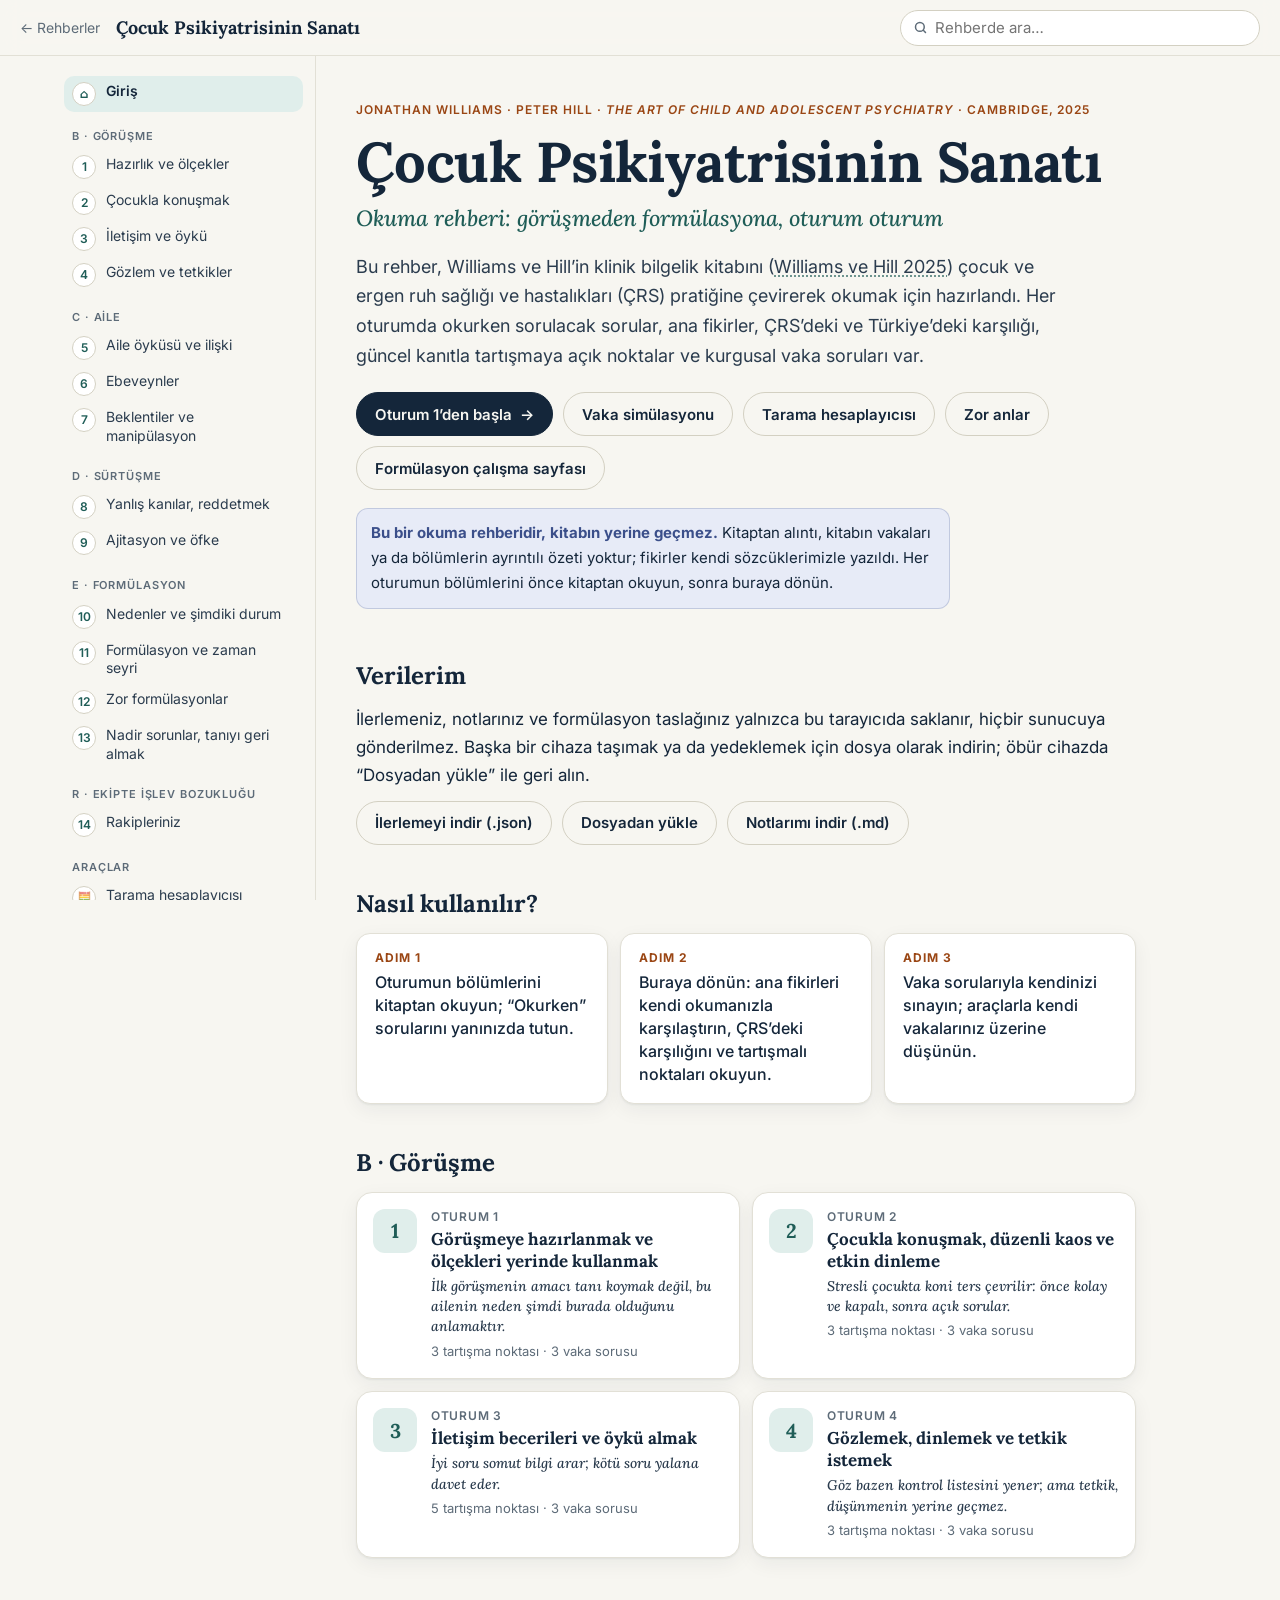
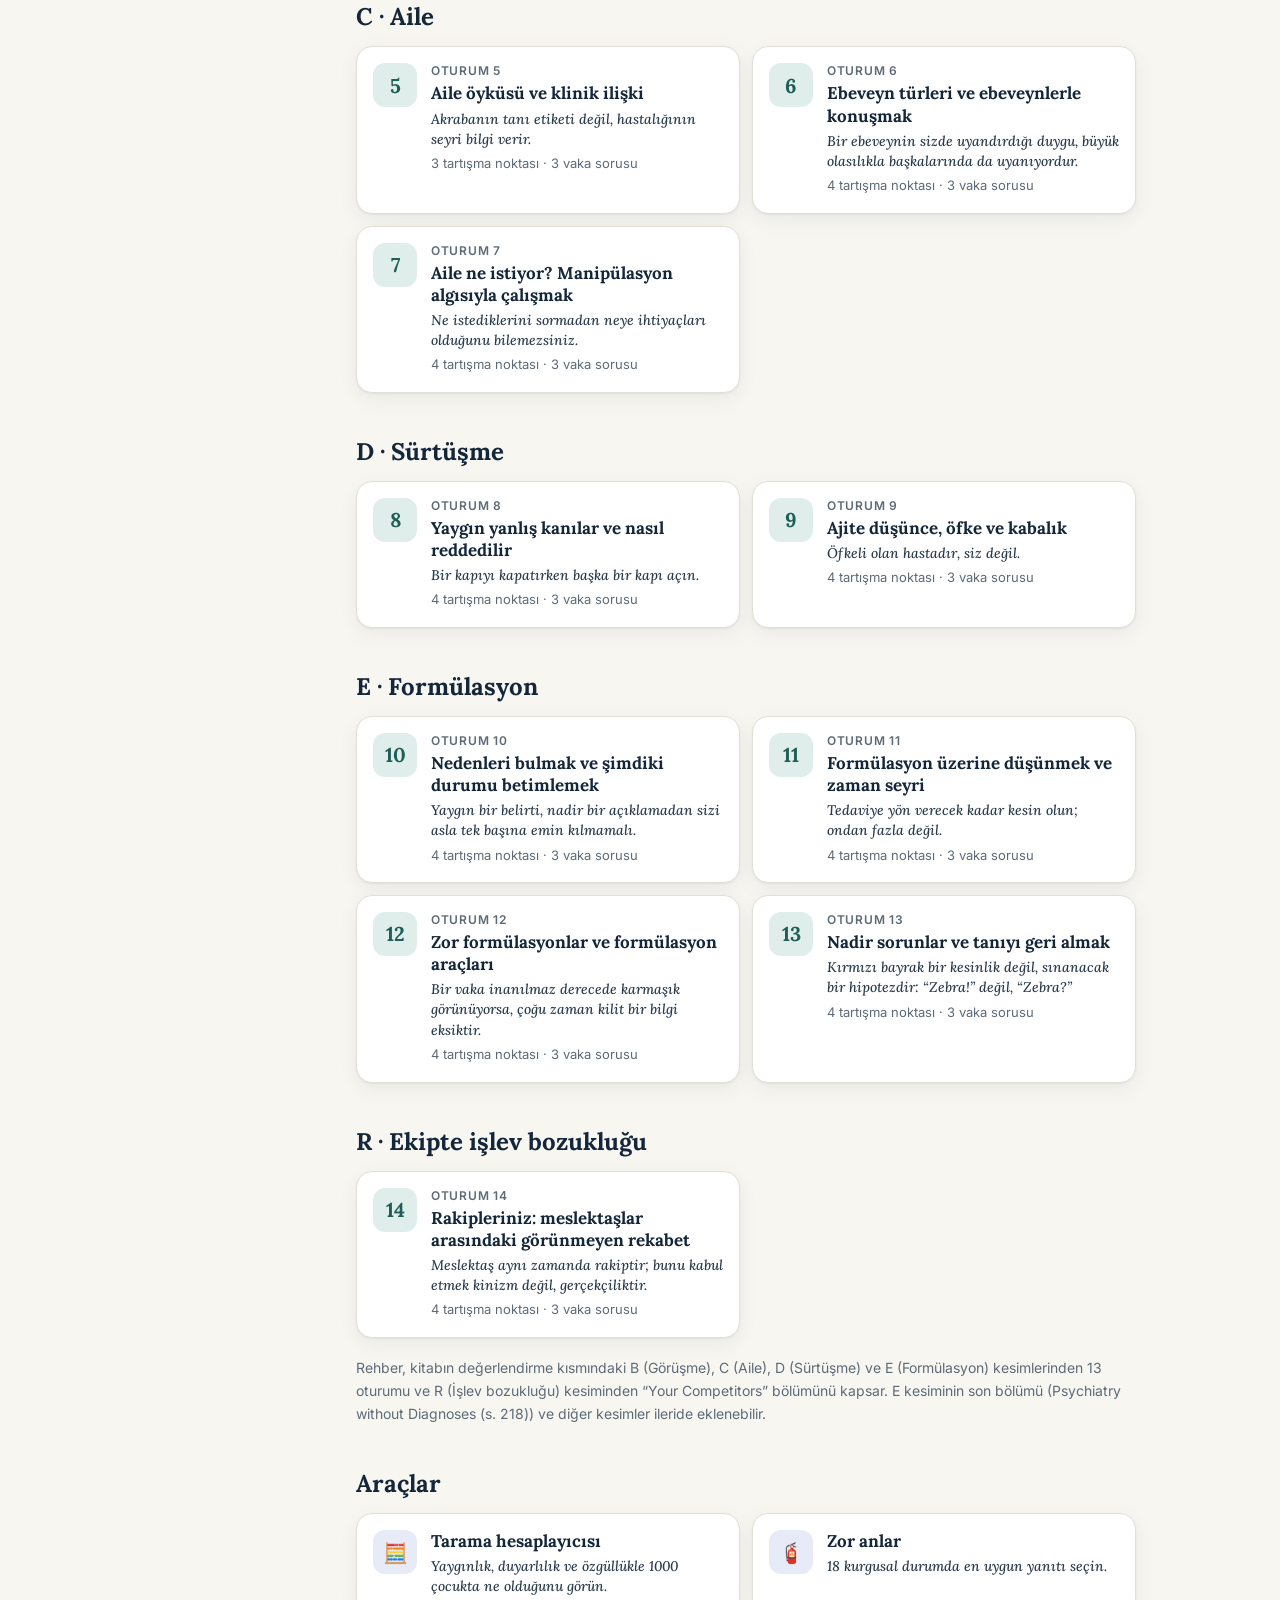
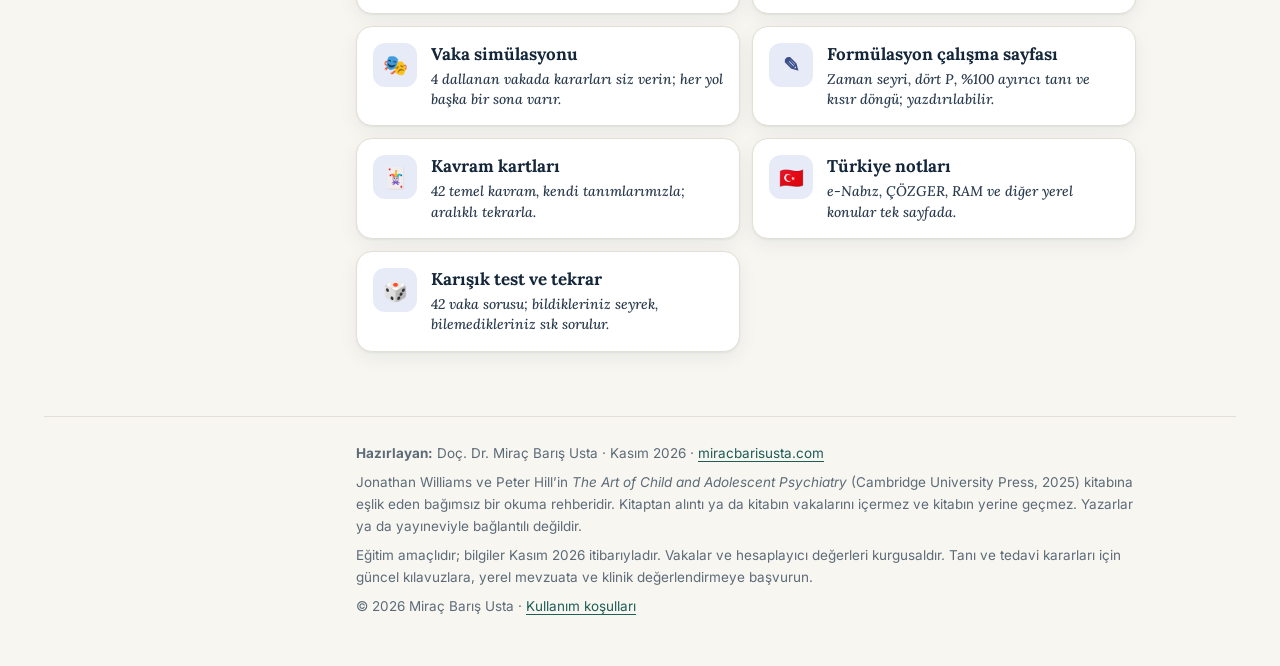
==== commit 291993b2: "Vaka simülasyonu, aralıklı tekrar, tarama görselleri ve veri aktarımı - Vaka simülasyonu: dört dalla" ====
--- a/index.html
+++ b/index.html
@@ -4,11 +4,11 @@
 <meta charset="utf-8">
 <meta name="viewport" content="width=device-width, initial-scale=1, viewport-fit=cover">
 <title>Çocuk Psikiyatrisinin Sanatı · Okuma Rehberi · Doç. Dr. Miraç Barış Usta</title>
-<meta name="description" content="Williams ve Hill’in The Art of Child and Adolescent Psychiatry kitabına eşlik eden etkileşimli okuma rehberi: görüşme, aile, sürtüşme ve formülasyon kesimlerinden 14 oturum için ana fikirler, ÇRS ve Türkiye karşılığı, tartışmaya açık noktalar, kurgusal vaka soruları, tarama hesaplayıcısı, zor anlar alıştırması ve formülasyon çalışma sayfası.">
+<meta name="description" content="Williams ve Hill’in The Art of Child and Adolescent Psychiatry kitabına eşlik eden etkileşimli okuma rehberi: görüşme, aile, sürtüşme ve formülasyon kesimlerinden 14 oturum için ana fikirler, ÇRS ve Türkiye karşılığı, tartışmaya açık noktalar, kurgusal vaka soruları, dallanan vaka simülasyonları, aralıklı tekrar, tarama hesaplayıcısı, zor anlar alıştırması ve formülasyon çalışma sayfası.">
 <meta name="author" content="Miraç Barış Usta">
 <meta name="theme-color" content="#f7f6f1">
 <meta property="og:title" content="Çocuk Psikiyatrisinin Sanatı · Okuma Rehberi">
-<meta property="og:description" content="Williams ve Hill’in The Art of Child and Adolescent Psychiatry kitabına eşlik eden etkileşimli okuma rehberi: görüşme, aile, sürtüşme ve formülasyon kesimlerinden 14 oturum için ana fikirler, ÇRS ve Türkiye karşılığı, tartışmaya açık noktalar, kurgusal vaka soruları, tarama hesaplayıcısı, zor anlar alıştırması ve formülasyon çalışma sayfası.">
+<meta property="og:description" content="Williams ve Hill’in The Art of Child and Adolescent Psychiatry kitabına eşlik eden etkileşimli okuma rehberi: görüşme, aile, sürtüşme ve formülasyon kesimlerinden 14 oturum için ana fikirler, ÇRS ve Türkiye karşılığı, tartışmaya açık noktalar, kurgusal vaka soruları, dallanan vaka simülasyonları, aralıklı tekrar, tarama hesaplayıcısı, zor anlar alıştırması ve formülasyon çalışma sayfası.">
 <meta property="og:type" content="website">
 <meta property="og:url" content="https://miracbarisusta.com/cocuk-psikiyatrisi-sanati/">
 <link rel="canonical" href="https://miracbarisusta.com/cocuk-psikiyatrisi-sanati/">
@@ -31,7 +31,7 @@
   <button type="button" class="menu-dugme" aria-controls="yan" aria-expanded="false">Oturumlar</button>
 </header>
 <div class="duzen">
-<nav class="yan" id="yan" aria-label="Rehber içeriği"><div class="yan-ic"><ol class="nav-liste"><li><a href="#/" data-nav="giris"><span class="nav-no" aria-hidden="true">⌂</span><span class="nav-ad">Giriş</span></a></li></ol><p class="nav-baslik">B · Görüşme</p><ol class="nav-liste"><li><a href="#/oturum-1" data-nav="oturum-1"><span class="nav-no" aria-hidden="true">1</span><span class="nav-ad">Hazırlık ve ölçekler</span><span class="nav-durum" data-durum-nav="oturum-1"></span></a></li><li><a href="#/oturum-2" data-nav="oturum-2"><span class="nav-no" aria-hidden="true">2</span><span class="nav-ad">Çocukla konuşmak</span><span class="nav-durum" data-durum-nav="oturum-2"></span></a></li><li><a href="#/oturum-3" data-nav="oturum-3"><span class="nav-no" aria-hidden="true">3</span><span class="nav-ad">İletişim ve öykü</span><span class="nav-durum" data-durum-nav="oturum-3"></span></a></li><li><a href="#/oturum-4" data-nav="oturum-4"><span class="nav-no" aria-hidden="true">4</span><span class="nav-ad">Gözlem ve tetkikler</span><span class="nav-durum" data-durum-nav="oturum-4"></span></a></li></ol><p class="nav-baslik">C · Aile</p><ol class="nav-liste"><li><a href="#/oturum-5" data-nav="oturum-5"><span class="nav-no" aria-hidden="true">5</span><span class="nav-ad">Aile öyküsü ve ilişki</span><span class="nav-durum" data-durum-nav="oturum-5"></span></a></li><li><a href="#/oturum-6" data-nav="oturum-6"><span class="nav-no" aria-hidden="true">6</span><span class="nav-ad">Ebeveynler</span><span class="nav-durum" data-durum-nav="oturum-6"></span></a></li><li><a href="#/oturum-7" data-nav="oturum-7"><span class="nav-no" aria-hidden="true">7</span><span class="nav-ad">Beklentiler ve manipülasyon</span><span class="nav-durum" data-durum-nav="oturum-7"></span></a></li></ol><p class="nav-baslik">D · Sürtüşme</p><ol class="nav-liste"><li><a href="#/oturum-8" data-nav="oturum-8"><span class="nav-no" aria-hidden="true">8</span><span class="nav-ad">Yanlış kanılar, reddetmek</span><span class="nav-durum" data-durum-nav="oturum-8"></span></a></li><li><a href="#/oturum-9" data-nav="oturum-9"><span class="nav-no" aria-hidden="true">9</span><span class="nav-ad">Ajitasyon ve öfke</span><span class="nav-durum" data-durum-nav="oturum-9"></span></a></li></ol><p class="nav-baslik">E · Formülasyon</p><ol class="nav-liste"><li><a href="#/oturum-10" data-nav="oturum-10"><span class="nav-no" aria-hidden="true">10</span><span class="nav-ad">Nedenler ve şimdiki durum</span><span class="nav-durum" data-durum-nav="oturum-10"></span></a></li><li><a href="#/oturum-11" data-nav="oturum-11"><span class="nav-no" aria-hidden="true">11</span><span class="nav-ad">Formülasyon ve zaman seyri</span><span class="nav-durum" data-durum-nav="oturum-11"></span></a></li><li><a href="#/oturum-12" data-nav="oturum-12"><span class="nav-no" aria-hidden="true">12</span><span class="nav-ad">Zor formülasyonlar</span><span class="nav-durum" data-durum-nav="oturum-12"></span></a></li><li><a href="#/oturum-13" data-nav="oturum-13"><span class="nav-no" aria-hidden="true">13</span><span class="nav-ad">Nadir sorunlar, tanıyı geri almak</span><span class="nav-durum" data-durum-nav="oturum-13"></span></a></li></ol><p class="nav-baslik">R · Ekipte işlev bozukluğu</p><ol class="nav-liste"><li><a href="#/oturum-14" data-nav="oturum-14"><span class="nav-no" aria-hidden="true">14</span><span class="nav-ad">Rakipleriniz</span><span class="nav-durum" data-durum-nav="oturum-14"></span></a></li></ol><p class="nav-baslik">Araçlar</p><ol class="nav-liste"><li><a href="#/tarama" data-nav="tarama"><span class="nav-no" aria-hidden="true">🧮</span><span class="nav-ad">Tarama hesaplayıcısı</span><span class="nav-durum" data-durum-nav="tarama"></span></a></li><li><a href="#/zor-anlar" data-nav="zor-anlar"><span class="nav-no" aria-hidden="true">🧯</span><span class="nav-ad">Zor anlar</span><span class="nav-durum" data-durum-nav="zor-anlar"></span></a></li><li><a href="#/formulasyon" data-nav="formulasyon"><span class="nav-no" aria-hidden="true">✎</span><span class="nav-ad">Formülasyon sayfası</span><span class="nav-durum" data-durum-nav="formulasyon"></span></a></li><li><a href="#/kavramlar" data-nav="kavramlar"><span class="nav-no" aria-hidden="true">🃏</span><span class="nav-ad">Kavram kartları</span><span class="nav-durum" data-durum-nav="kavramlar"></span></a></li><li><a href="#/turkiye" data-nav="turkiye"><span class="nav-no" aria-hidden="true">TR</span><span class="nav-ad">Türkiye notları</span><span class="nav-durum" data-durum-nav="turkiye"></span></a></li><li><a href="#/tekrar" data-nav="tekrar"><span class="nav-no" aria-hidden="true">🎲</span><span class="nav-ad">Karışık test</span><span class="nav-durum" data-durum-nav="tekrar"></span></a></li><li><a href="#/kaynakca" data-nav="kaynakca"><span class="nav-no" aria-hidden="true">§</span><span class="nav-ad">Kaynakça</span><span class="nav-durum" data-durum-nav="kaynakca"></span></a></li></ol><p class="ilerleme" data-ilerleme></p></div></nav>
+<nav class="yan" id="yan" aria-label="Rehber içeriği"><div class="yan-ic"><ol class="nav-liste"><li><a href="#/" data-nav="giris"><span class="nav-no" aria-hidden="true">⌂</span><span class="nav-ad">Giriş</span></a></li></ol><p class="nav-baslik">B · Görüşme</p><ol class="nav-liste"><li><a href="#/oturum-1" data-nav="oturum-1"><span class="nav-no" aria-hidden="true">1</span><span class="nav-ad">Hazırlık ve ölçekler</span><span class="nav-durum" data-durum-nav="oturum-1"></span></a></li><li><a href="#/oturum-2" data-nav="oturum-2"><span class="nav-no" aria-hidden="true">2</span><span class="nav-ad">Çocukla konuşmak</span><span class="nav-durum" data-durum-nav="oturum-2"></span></a></li><li><a href="#/oturum-3" data-nav="oturum-3"><span class="nav-no" aria-hidden="true">3</span><span class="nav-ad">İletişim ve öykü</span><span class="nav-durum" data-durum-nav="oturum-3"></span></a></li><li><a href="#/oturum-4" data-nav="oturum-4"><span class="nav-no" aria-hidden="true">4</span><span class="nav-ad">Gözlem ve tetkikler</span><span class="nav-durum" data-durum-nav="oturum-4"></span></a></li></ol><p class="nav-baslik">C · Aile</p><ol class="nav-liste"><li><a href="#/oturum-5" data-nav="oturum-5"><span class="nav-no" aria-hidden="true">5</span><span class="nav-ad">Aile öyküsü ve ilişki</span><span class="nav-durum" data-durum-nav="oturum-5"></span></a></li><li><a href="#/oturum-6" data-nav="oturum-6"><span class="nav-no" aria-hidden="true">6</span><span class="nav-ad">Ebeveynler</span><span class="nav-durum" data-durum-nav="oturum-6"></span></a></li><li><a href="#/oturum-7" data-nav="oturum-7"><span class="nav-no" aria-hidden="true">7</span><span class="nav-ad">Beklentiler ve manipülasyon</span><span class="nav-durum" data-durum-nav="oturum-7"></span></a></li></ol><p class="nav-baslik">D · Sürtüşme</p><ol class="nav-liste"><li><a href="#/oturum-8" data-nav="oturum-8"><span class="nav-no" aria-hidden="true">8</span><span class="nav-ad">Yanlış kanılar, reddetmek</span><span class="nav-durum" data-durum-nav="oturum-8"></span></a></li><li><a href="#/oturum-9" data-nav="oturum-9"><span class="nav-no" aria-hidden="true">9</span><span class="nav-ad">Ajitasyon ve öfke</span><span class="nav-durum" data-durum-nav="oturum-9"></span></a></li></ol><p class="nav-baslik">E · Formülasyon</p><ol class="nav-liste"><li><a href="#/oturum-10" data-nav="oturum-10"><span class="nav-no" aria-hidden="true">10</span><span class="nav-ad">Nedenler ve şimdiki durum</span><span class="nav-durum" data-durum-nav="oturum-10"></span></a></li><li><a href="#/oturum-11" data-nav="oturum-11"><span class="nav-no" aria-hidden="true">11</span><span class="nav-ad">Formülasyon ve zaman seyri</span><span class="nav-durum" data-durum-nav="oturum-11"></span></a></li><li><a href="#/oturum-12" data-nav="oturum-12"><span class="nav-no" aria-hidden="true">12</span><span class="nav-ad">Zor formülasyonlar</span><span class="nav-durum" data-durum-nav="oturum-12"></span></a></li><li><a href="#/oturum-13" data-nav="oturum-13"><span class="nav-no" aria-hidden="true">13</span><span class="nav-ad">Nadir sorunlar, tanıyı geri almak</span><span class="nav-durum" data-durum-nav="oturum-13"></span></a></li></ol><p class="nav-baslik">R · Ekipte işlev bozukluğu</p><ol class="nav-liste"><li><a href="#/oturum-14" data-nav="oturum-14"><span class="nav-no" aria-hidden="true">14</span><span class="nav-ad">Rakipleriniz</span><span class="nav-durum" data-durum-nav="oturum-14"></span></a></li></ol><p class="nav-baslik">Araçlar</p><ol class="nav-liste"><li><a href="#/tarama" data-nav="tarama"><span class="nav-no" aria-hidden="true">🧮</span><span class="nav-ad">Tarama hesaplayıcısı</span><span class="nav-durum" data-durum-nav="tarama"></span></a></li><li><a href="#/zor-anlar" data-nav="zor-anlar"><span class="nav-no" aria-hidden="true">🧯</span><span class="nav-ad">Zor anlar</span><span class="nav-durum" data-durum-nav="zor-anlar"></span></a></li><li><a href="#/simulasyon" data-nav="simulasyon"><span class="nav-no" aria-hidden="true">🎭</span><span class="nav-ad">Vaka simülasyonu</span><span class="nav-durum" data-durum-nav="simulasyon"></span></a></li><li><a href="#/formulasyon" data-nav="formulasyon"><span class="nav-no" aria-hidden="true">✎</span><span class="nav-ad">Formülasyon sayfası</span><span class="nav-durum" data-durum-nav="formulasyon"></span></a></li><li><a href="#/kavramlar" data-nav="kavramlar"><span class="nav-no" aria-hidden="true">🃏</span><span class="nav-ad">Kavram kartları</span><span class="nav-durum" data-durum-nav="kavramlar"></span></a></li><li><a href="#/turkiye" data-nav="turkiye"><span class="nav-no" aria-hidden="true">TR</span><span class="nav-ad">Türkiye notları</span><span class="nav-durum" data-durum-nav="turkiye"></span></a></li><li><a href="#/tekrar" data-nav="tekrar"><span class="nav-no" aria-hidden="true">🎲</span><span class="nav-ad">Karışık test ve tekrar</span><span class="nav-durum" data-durum-nav="tekrar"></span></a></li><li><a href="#/kaynakca" data-nav="kaynakca"><span class="nav-no" aria-hidden="true">§</span><span class="nav-ad">Kaynakça</span><span class="nav-durum" data-durum-nav="kaynakca"></span></a></li></ol><p class="ilerleme" data-ilerleme></p></div></nav>
 <main id="icerik" tabindex="-1">
 <section class="view aktif" id="v-giris" data-view="giris" data-baslik="Giriş" aria-label="Giriş">
 <div class="kahraman">
@@ -42,24 +42,33 @@
   sağlığı ve hastalıkları (ÇRS) pratiğine çevirerek okumak için hazırlandı. Her oturumda okurken sorulacak sorular, ana fikirler,
   ÇRS’deki ve Türkiye’deki karşılığı, güncel kanıtla tartışmaya açık noktalar ve kurgusal vaka soruları var.</p>
   <p class="kahraman-dugmeler"><a class="dugme" href="#/oturum-1">Oturum 1’den başla <span aria-hidden="true">→</span></a>
-  <a class="dugme dugme-ikincil" href="#/tarama">Tarama hesaplayıcısı</a> <a class="dugme dugme-ikincil" href="#/zor-anlar">Zor anlar</a>
-  <a class="dugme dugme-ikincil" href="#/formulasyon">Formülasyon çalışma sayfası</a></p>
+  <a class="dugme dugme-ikincil" href="#/simulasyon">Vaka simülasyonu</a> <a class="dugme dugme-ikincil" href="#/tarama">Tarama hesaplayıcısı</a>
+  <a class="dugme dugme-ikincil" href="#/zor-anlar">Zor anlar</a> <a class="dugme dugme-ikincil" href="#/formulasyon">Formülasyon çalışma sayfası</a></p>
   <aside class="yeni-not"><strong>Bu bir okuma rehberidir, kitabın yerine geçmez.</strong> Kitaptan alıntı, kitabın vakaları ya da
   bölümlerin ayrıntılı özeti yoktur; fikirler kendi sözcüklerimizle yazıldı. Her oturumun bölümlerini önce kitaptan okuyun, sonra buraya dönün.</aside>
 </div>
 <section class="ilerlemem" id="ilerlemem" hidden aria-labelledby="ilerleme-b"><h2 id="ilerleme-b" class="bolum-baslik">İlerlemem</h2>
 <div class="ilerleme-kutular"></div>
 <p class="kucuk">İlerleme yalnızca bu tarayıcıda saklanır. <button type="button" class="sina-sifirla hepsini-sil">Bütün ilerlemeyi sil</button></p></section>
+<section class="verilerim js-gerek" id="verilerim" aria-labelledby="veri-b"><h2 id="veri-b" class="bolum-baslik">Verilerim</h2>
+<p>İlerlemeniz, notlarınız ve formülasyon taslağınız yalnızca bu tarayıcıda saklanır, hiçbir sunucuya gönderilmez. Başka bir cihaza
+taşımak ya da yedeklemek için dosya olarak indirin; öbür cihazda “Dosyadan yükle” ile geri alın.</p>
+<p class="veri-dugmeler"><button type="button" class="dugme dugme-ikincil veri-indir">İlerlemeyi indir (.json)</button>
+<button type="button" class="dugme dugme-ikincil veri-yukle">Dosyadan yükle</button>
+<input type="file" class="veri-dosya" accept=".json,application/json" hidden aria-label="İlerleme dosyası seçin">
+<button type="button" class="dugme dugme-ikincil notlar-indir">Notlarımı indir (.md)</button></p>
+<div class="veri-onay uyari" hidden aria-live="polite"></div>
+<p class="veri-durum kucuk" aria-live="polite"></p></section>
 <section class="kurallar kullanim" aria-labelledby="kurallar-b"><h2 id="kurallar-b" class="bolum-baslik">Nasıl kullanılır?</h2>
 <ol><li data-ara><span class="kural-no">1</span> Oturumun bölümlerini kitaptan okuyun; “Okurken” sorularını yanınızda tutun.</li>
 <li data-ara><span class="kural-no">2</span> Buraya dönün: ana fikirleri kendi okumanızla karşılaştırın, ÇRS’deki karşılığını ve tartışmalı noktaları okuyun.</li>
 <li data-ara><span class="kural-no">3</span> Vaka sorularıyla kendinizi sınayın; araçlarla kendi vakalarınız üzerine düşünün.</li></ol></section>
-<section aria-labelledby="kes-B-b"><h2 id="kes-B-b" class="bolum-baslik">B · Görüşme</h2><ol class="kartlar"><li><a class="kart" href="#/oturum-1" data-kart="oturum-1"><span class="kart-no" aria-hidden="true">1</span><span class="kart-govde"><span class="kart-ust">Oturum 1</span><span class="kart-baslik">Görüşmeye hazırlanmak ve ölçekleri yerinde kullanmak</span><span class="kart-slogan">İlk görüşmenin amacı tanı koymak değil, bu ailenin neden şimdi burada olduğunu anlamaktır.</span><span class="kart-meta">3 tartışma noktası · 3 vaka sorusu</span><span class="kart-durum" data-durum="oturum-1"></span></span></a></li><li><a class="kart" href="#/oturum-2" data-kart="oturum-2"><span class="kart-no" aria-hidden="true">2</span><span class="kart-govde"><span class="kart-ust">Oturum 2</span><span class="kart-baslik">Çocukla konuşmak, düzenli kaos ve etkin dinleme</span><span class="kart-slogan">Stresli çocukta koni ters çevrilir: önce kolay ve kapalı, sonra açık sorular.</span><span class="kart-meta">3 tartışma noktası · 3 vaka sorusu</span><span class="kart-durum" data-durum="oturum-2"></span></span></a></li><li><a class="kart" href="#/oturum-3" data-kart="oturum-3"><span class="kart-no" aria-hidden="true">3</span><span class="kart-govde"><span class="kart-ust">Oturum 3</span><span class="kart-baslik">İletişim becerileri ve öykü almak</span><span class="kart-slogan">İyi soru somut bilgi arar; kötü soru yalana davet eder.</span><span class="kart-meta">4 tartışma noktası · 3 vaka sorusu</span><span class="kart-durum" data-durum="oturum-3"></span></span></a></li><li><a class="kart" href="#/oturum-4" data-kart="oturum-4"><span class="kart-no" aria-hidden="true">4</span><span class="kart-govde"><span class="kart-ust">Oturum 4</span><span class="kart-baslik">Gözlemek, dinlemek ve tetkik istemek</span><span class="kart-slogan">Göz bazen kontrol listesini yener; ama tetkik, düşünmenin yerine geçmez.</span><span class="kart-meta">3 tartışma noktası · 3 vaka sorusu</span><span class="kart-durum" data-durum="oturum-4"></span></span></a></li></ol></section><section aria-labelledby="kes-C-b"><h2 id="kes-C-b" class="bolum-baslik">C · Aile</h2><ol class="kartlar"><li><a class="kart" href="#/oturum-5" data-kart="oturum-5"><span class="kart-no" aria-hidden="true">5</span><span class="kart-govde"><span class="kart-ust">Oturum 5</span><span class="kart-baslik">Aile öyküsü ve klinik ilişki</span><span class="kart-slogan">Akrabanın tanı etiketi değil, hastalığının seyri bilgi verir.</span><span class="kart-meta">3 tartışma noktası · 3 vaka sorusu</span><span class="kart-durum" data-durum="oturum-5"></span></span></a></li><li><a class="kart" href="#/oturum-6" data-kart="oturum-6"><span class="kart-no" aria-hidden="true">6</span><span class="kart-govde"><span class="kart-ust">Oturum 6</span><span class="kart-baslik">Ebeveyn türleri ve ebeveynlerle konuşmak</span><span class="kart-slogan">Bir ebeveynin sizde uyandırdığı duygu, büyük olasılıkla başkalarında da uyanıyordur.</span><span class="kart-meta">4 tartışma noktası · 3 vaka sorusu</span><span class="kart-durum" data-durum="oturum-6"></span></span></a></li><li><a class="kart" href="#/oturum-7" data-kart="oturum-7"><span class="kart-no" aria-hidden="true">7</span><span class="kart-govde"><span class="kart-ust">Oturum 7</span><span class="kart-baslik">Aile ne istiyor? Manipülasyon algısıyla çalışmak</span><span class="kart-slogan">Ne istediklerini sormadan neye ihtiyaçları olduğunu bilemezsiniz.</span><span class="kart-meta">4 tartışma noktası · 3 vaka sorusu</span><span class="kart-durum" data-durum="oturum-7"></span></span></a></li></ol></section><section aria-labelledby="kes-D-b"><h2 id="kes-D-b" class="bolum-baslik">D · Sürtüşme</h2><ol class="kartlar"><li><a class="kart" href="#/oturum-8" data-kart="oturum-8"><span class="kart-no" aria-hidden="true">8</span><span class="kart-govde"><span class="kart-ust">Oturum 8</span><span class="kart-baslik">Yaygın yanlış kanılar ve nasıl reddedilir</span><span class="kart-slogan">Bir kapıyı kapatırken başka bir kapı açın.</span><span class="kart-meta">4 tartışma noktası · 3 vaka sorusu</span><span class="kart-durum" data-durum="oturum-8"></span></span></a></li><li><a class="kart" href="#/oturum-9" data-kart="oturum-9"><span class="kart-no" aria-hidden="true">9</span><span class="kart-govde"><span class="kart-ust">Oturum 9</span><span class="kart-baslik">Ajite düşünce, öfke ve kabalık</span><span class="kart-slogan">Öfkeli olan hastadır, siz değil.</span><span class="kart-meta">4 tartışma noktası · 3 vaka sorusu</span><span class="kart-durum" data-durum="oturum-9"></span></span></a></li></ol></section><section aria-labelledby="kes-E-b"><h2 id="kes-E-b" class="bolum-baslik">E · Formülasyon</h2><ol class="kartlar"><li><a class="kart" href="#/oturum-10" data-kart="oturum-10"><span class="kart-no" aria-hidden="true">10</span><span class="kart-govde"><span class="kart-ust">Oturum 10</span><span class="kart-baslik">Nedenleri bulmak ve şimdiki durumu betimlemek</span><span class="kart-slogan">Yaygın bir belirti, nadir bir açıklamadan sizi asla tek başına emin kılmamalı.</span><span class="kart-meta">4 tartışma noktası · 3 vaka sorusu</span><span class="kart-durum" data-durum="oturum-10"></span></span></a></li><li><a class="kart" href="#/oturum-11" data-kart="oturum-11"><span class="kart-no" aria-hidden="true">11</span><span class="kart-govde"><span class="kart-ust">Oturum 11</span><span class="kart-baslik">Formülasyon üzerine düşünmek ve zaman seyri</span><span class="kart-slogan">Tedaviye yön verecek kadar kesin olun; ondan fazla değil.</span><span class="kart-meta">4 tartışma noktası · 3 vaka sorusu</span><span class="kart-durum" data-durum="oturum-11"></span></span></a></li><li><a class="kart" href="#/oturum-12" data-kart="oturum-12"><span class="kart-no" aria-hidden="true">12</span><span class="kart-govde"><span class="kart-ust">Oturum 12</span><span class="kart-baslik">Zor formülasyonlar ve formülasyon araçları</span><span class="kart-slogan">Bir vaka inanılmaz derecede karmaşık görünüyorsa, çoğu zaman kilit bir bilgi eksiktir.</span><span class="kart-meta">4 tartışma noktası · 3 vaka sorusu</span><span class="kart-durum" data-durum="oturum-12"></span></span></a></li><li><a class="kart" href="#/oturum-13" data-kart="oturum-13"><span class="kart-no" aria-hidden="true">13</span><span class="kart-govde"><span class="kart-ust">Oturum 13</span><span class="kart-baslik">Nadir sorunlar ve tanıyı geri almak</span><span class="kart-slogan">Kırmızı bayrak bir kesinlik değil, sınanacak bir hipotezdir: “Zebra!” değil, “Zebra?”</span><span class="kart-meta">4 tartışma noktası · 3 vaka sorusu</span><span class="kart-durum" data-durum="oturum-13"></span></span></a></li></ol></section><section aria-labelledby="kes-R-b"><h2 id="kes-R-b" class="bolum-baslik">R · Ekipte işlev bozukluğu</h2><ol class="kartlar"><li><a class="kart" href="#/oturum-14" data-kart="oturum-14"><span class="kart-no" aria-hidden="true">14</span><span class="kart-govde"><span class="kart-ust">Oturum 14</span><span class="kart-baslik">Rakipleriniz: meslektaşlar arasındaki görünmeyen rekabet</span><span class="kart-slogan">Meslektaş aynı zamanda rakiptir; bunu kabul etmek kinizm değil, gerçekçiliktir.</span><span class="kart-meta">4 tartışma noktası · 3 vaka sorusu</span><span class="kart-durum" data-durum="oturum-14"></span></span></a></li></ol></section>
+<section aria-labelledby="kes-B-b"><h2 id="kes-B-b" class="bolum-baslik">B · Görüşme</h2><ol class="kartlar"><li><a class="kart" href="#/oturum-1" data-kart="oturum-1"><span class="kart-no" aria-hidden="true">1</span><span class="kart-govde"><span class="kart-ust">Oturum 1</span><span class="kart-baslik">Görüşmeye hazırlanmak ve ölçekleri yerinde kullanmak</span><span class="kart-slogan">İlk görüşmenin amacı tanı koymak değil, bu ailenin neden şimdi burada olduğunu anlamaktır.</span><span class="kart-meta">3 tartışma noktası · 3 vaka sorusu</span><span class="kart-durum" data-durum="oturum-1"></span></span></a></li><li><a class="kart" href="#/oturum-2" data-kart="oturum-2"><span class="kart-no" aria-hidden="true">2</span><span class="kart-govde"><span class="kart-ust">Oturum 2</span><span class="kart-baslik">Çocukla konuşmak, düzenli kaos ve etkin dinleme</span><span class="kart-slogan">Stresli çocukta koni ters çevrilir: önce kolay ve kapalı, sonra açık sorular.</span><span class="kart-meta">3 tartışma noktası · 3 vaka sorusu</span><span class="kart-durum" data-durum="oturum-2"></span></span></a></li><li><a class="kart" href="#/oturum-3" data-kart="oturum-3"><span class="kart-no" aria-hidden="true">3</span><span class="kart-govde"><span class="kart-ust">Oturum 3</span><span class="kart-baslik">İletişim becerileri ve öykü almak</span><span class="kart-slogan">İyi soru somut bilgi arar; kötü soru yalana davet eder.</span><span class="kart-meta">5 tartışma noktası · 3 vaka sorusu</span><span class="kart-durum" data-durum="oturum-3"></span></span></a></li><li><a class="kart" href="#/oturum-4" data-kart="oturum-4"><span class="kart-no" aria-hidden="true">4</span><span class="kart-govde"><span class="kart-ust">Oturum 4</span><span class="kart-baslik">Gözlemek, dinlemek ve tetkik istemek</span><span class="kart-slogan">Göz bazen kontrol listesini yener; ama tetkik, düşünmenin yerine geçmez.</span><span class="kart-meta">3 tartışma noktası · 3 vaka sorusu</span><span class="kart-durum" data-durum="oturum-4"></span></span></a></li></ol></section><section aria-labelledby="kes-C-b"><h2 id="kes-C-b" class="bolum-baslik">C · Aile</h2><ol class="kartlar"><li><a class="kart" href="#/oturum-5" data-kart="oturum-5"><span class="kart-no" aria-hidden="true">5</span><span class="kart-govde"><span class="kart-ust">Oturum 5</span><span class="kart-baslik">Aile öyküsü ve klinik ilişki</span><span class="kart-slogan">Akrabanın tanı etiketi değil, hastalığının seyri bilgi verir.</span><span class="kart-meta">3 tartışma noktası · 3 vaka sorusu</span><span class="kart-durum" data-durum="oturum-5"></span></span></a></li><li><a class="kart" href="#/oturum-6" data-kart="oturum-6"><span class="kart-no" aria-hidden="true">6</span><span class="kart-govde"><span class="kart-ust">Oturum 6</span><span class="kart-baslik">Ebeveyn türleri ve ebeveynlerle konuşmak</span><span class="kart-slogan">Bir ebeveynin sizde uyandırdığı duygu, büyük olasılıkla başkalarında da uyanıyordur.</span><span class="kart-meta">4 tartışma noktası · 3 vaka sorusu</span><span class="kart-durum" data-durum="oturum-6"></span></span></a></li><li><a class="kart" href="#/oturum-7" data-kart="oturum-7"><span class="kart-no" aria-hidden="true">7</span><span class="kart-govde"><span class="kart-ust">Oturum 7</span><span class="kart-baslik">Aile ne istiyor? Manipülasyon algısıyla çalışmak</span><span class="kart-slogan">Ne istediklerini sormadan neye ihtiyaçları olduğunu bilemezsiniz.</span><span class="kart-meta">4 tartışma noktası · 3 vaka sorusu</span><span class="kart-durum" data-durum="oturum-7"></span></span></a></li></ol></section><section aria-labelledby="kes-D-b"><h2 id="kes-D-b" class="bolum-baslik">D · Sürtüşme</h2><ol class="kartlar"><li><a class="kart" href="#/oturum-8" data-kart="oturum-8"><span class="kart-no" aria-hidden="true">8</span><span class="kart-govde"><span class="kart-ust">Oturum 8</span><span class="kart-baslik">Yaygın yanlış kanılar ve nasıl reddedilir</span><span class="kart-slogan">Bir kapıyı kapatırken başka bir kapı açın.</span><span class="kart-meta">4 tartışma noktası · 3 vaka sorusu</span><span class="kart-durum" data-durum="oturum-8"></span></span></a></li><li><a class="kart" href="#/oturum-9" data-kart="oturum-9"><span class="kart-no" aria-hidden="true">9</span><span class="kart-govde"><span class="kart-ust">Oturum 9</span><span class="kart-baslik">Ajite düşünce, öfke ve kabalık</span><span class="kart-slogan">Öfkeli olan hastadır, siz değil.</span><span class="kart-meta">4 tartışma noktası · 3 vaka sorusu</span><span class="kart-durum" data-durum="oturum-9"></span></span></a></li></ol></section><section aria-labelledby="kes-E-b"><h2 id="kes-E-b" class="bolum-baslik">E · Formülasyon</h2><ol class="kartlar"><li><a class="kart" href="#/oturum-10" data-kart="oturum-10"><span class="kart-no" aria-hidden="true">10</span><span class="kart-govde"><span class="kart-ust">Oturum 10</span><span class="kart-baslik">Nedenleri bulmak ve şimdiki durumu betimlemek</span><span class="kart-slogan">Yaygın bir belirti, nadir bir açıklamadan sizi asla tek başına emin kılmamalı.</span><span class="kart-meta">4 tartışma noktası · 3 vaka sorusu</span><span class="kart-durum" data-durum="oturum-10"></span></span></a></li><li><a class="kart" href="#/oturum-11" data-kart="oturum-11"><span class="kart-no" aria-hidden="true">11</span><span class="kart-govde"><span class="kart-ust">Oturum 11</span><span class="kart-baslik">Formülasyon üzerine düşünmek ve zaman seyri</span><span class="kart-slogan">Tedaviye yön verecek kadar kesin olun; ondan fazla değil.</span><span class="kart-meta">4 tartışma noktası · 3 vaka sorusu</span><span class="kart-durum" data-durum="oturum-11"></span></span></a></li><li><a class="kart" href="#/oturum-12" data-kart="oturum-12"><span class="kart-no" aria-hidden="true">12</span><span class="kart-govde"><span class="kart-ust">Oturum 12</span><span class="kart-baslik">Zor formülasyonlar ve formülasyon araçları</span><span class="kart-slogan">Bir vaka inanılmaz derecede karmaşık görünüyorsa, çoğu zaman kilit bir bilgi eksiktir.</span><span class="kart-meta">4 tartışma noktası · 3 vaka sorusu</span><span class="kart-durum" data-durum="oturum-12"></span></span></a></li><li><a class="kart" href="#/oturum-13" data-kart="oturum-13"><span class="kart-no" aria-hidden="true">13</span><span class="kart-govde"><span class="kart-ust">Oturum 13</span><span class="kart-baslik">Nadir sorunlar ve tanıyı geri almak</span><span class="kart-slogan">Kırmızı bayrak bir kesinlik değil, sınanacak bir hipotezdir: “Zebra!” değil, “Zebra?”</span><span class="kart-meta">4 tartışma noktası · 3 vaka sorusu</span><span class="kart-durum" data-durum="oturum-13"></span></span></a></li></ol></section><section aria-labelledby="kes-R-b"><h2 id="kes-R-b" class="bolum-baslik">R · Ekipte işlev bozukluğu</h2><ol class="kartlar"><li><a class="kart" href="#/oturum-14" data-kart="oturum-14"><span class="kart-no" aria-hidden="true">14</span><span class="kart-govde"><span class="kart-ust">Oturum 14</span><span class="kart-baslik">Rakipleriniz: meslektaşlar arasındaki görünmeyen rekabet</span><span class="kart-slogan">Meslektaş aynı zamanda rakiptir; bunu kabul etmek kinizm değil, gerçekçiliktir.</span><span class="kart-meta">4 tartışma noktası · 3 vaka sorusu</span><span class="kart-durum" data-durum="oturum-14"></span></span></a></li></ol></section>
 <p class="kucuk kapsam-not">Rehber, kitabın değerlendirme kısmındaki B (Görüşme), C (Aile), D (Sürtüşme) ve E (Formülasyon)
 kesimlerinden 13 oturumu ve R (İşlev bozukluğu) kesiminden “Your Competitors” bölümünü kapsar. E kesiminin son bölümü
 (Psychiatry without Diagnoses (s. 218)) ve diğer kesimler ileride eklenebilir.</p>
-<section aria-labelledby="arac-b"><h2 id="arac-b" class="bolum-baslik">Araçlar</h2><ol class="kartlar"><li><a class="kart kart-arac" href="#/tarama"><span class="kart-no" aria-hidden="true">🧮</span><span class="kart-govde"><span class="kart-baslik">Tarama hesaplayıcısı</span><span class="kart-slogan">Yaygınlık, duyarlılık ve özgüllükle 1000 çocukta ne olduğunu görün.</span></span></a></li><li><a class="kart kart-arac" href="#/zor-anlar"><span class="kart-no" aria-hidden="true">🧯</span><span class="kart-govde"><span class="kart-baslik">Zor anlar</span><span class="kart-slogan">18 kurgusal durumda en uygun yanıtı seçin.</span></span></a></li><li><a class="kart kart-arac" href="#/formulasyon"><span class="kart-no" aria-hidden="true">✎</span><span class="kart-govde"><span class="kart-baslik">Formülasyon çalışma sayfası</span><span class="kart-slogan">Zaman seyri, dört P, %100 ayırıcı tanı ve kısır döngü; yazdırılabilir.</span></span></a></li><li><a class="kart kart-arac" href="#/kavramlar"><span class="kart-no" aria-hidden="true">🃏</span><span class="kart-govde"><span class="kart-baslik">Kavram kartları</span><span class="kart-slogan">42 temel kavram, kendi tanımlarımızla.</span></span></a></li><li><a class="kart kart-arac" href="#/turkiye"><span class="kart-no" aria-hidden="true">🇹🇷</span><span class="kart-govde"><span class="kart-baslik">Türkiye notları</span><span class="kart-slogan">e-Nabız, ÇÖZGER, RAM ve diğer yerel konular tek sayfada.</span></span></a></li><li><a class="kart kart-arac" href="#/tekrar"><span class="kart-no" aria-hidden="true">🎲</span><span class="kart-govde"><span class="kart-baslik">Karışık test</span><span class="kart-slogan">42 vaka sorusu karışık sırayla.</span></span></a></li></ol></section>
-</section><section class="view bolum" id="v-oturum-1" data-view="oturum-1" data-baslik="Oturum 1: Hazırlık ve ölçekler" aria-label="Oturum 1"><header class="oturum-bas"><p class="ust-baslik">B · Görüşme · Oturum 1</p><h2 tabindex="-1">Görüşmeye hazırlanmak ve ölçekleri yerinde kullanmak</h2><p class="slogan">İlk görüşmenin amacı tanı koymak değil, bu ailenin neden şimdi burada olduğunu anlamaktır.</p></header><nav class="adimlar" aria-label="Bu oturumun kısımları"><a href="#/oturum-1/okurken"><span aria-hidden="true">📖</span> Okurken</a><a href="#/oturum-1/fikirler"><span aria-hidden="true">🧭</span> Ana fikirler</a><a href="#/oturum-1/crs"><span aria-hidden="true">🧸</span> ÇRS’de</a><a href="#/oturum-1/tartisma"><span aria-hidden="true">⚖️</span> Tartışma</a><a href="#/oturum-1/test"><span aria-hidden="true">✍️</span> Sorular</a><a href="#/oturum-1/akilda"><span aria-hidden="true">🎯</span> Akılda kalsın</a><a href="#/oturum-1/not"><span aria-hidden="true">🗒️</span> Notum</a></nav><section class="adim adim-okurken" id="oturum-1-okurken" aria-labelledby="oturum-1-okurken-b"><h3 id="oturum-1-okurken-b"><span class="adim-ikon" aria-hidden="true">📖</span> Kitapta ve okurken</h3><p class="kitapta-bolum"><span>Kitapta</span> <i lang="en">B. Interviewing · Planning the Session; Questionnaires (s. 40–52)</i></p><p class="kitapta" data-ara>İki bölüm ilk randevudan önce ve sırasında yapılacakları ele alır: bağımsız bilgi toplamak, aileyi karşılamak, odayı ve süreyi göreve göre düzenlemek; ardından ölçeklerin neyi yapıp neyi yapamayacağını, tarama matematiğini ve sık kullanılan araçların sınırlarını tartışır.</p><p class="okurken-baslik">Okurken aklınızda tutun</p><ol class="okurken"><li data-ara>Yazarlar ilk görüşmenin amacını neden “öykü almak” ya da “tanı koymak” olarak tanımlamıyor?</li><li data-ara>Bir ölçek hangi durumda klinisyeni yanılgıdan korur, hangi durumda yanıltır?</li><li data-ara>Yaygınlığı düşük bir bozuklukta pozitif tarama sonucu neden çoğu zaman yanlış alarmdır?</li></ol></section><section class="adim adim-fikirler" id="oturum-1-fikirler" aria-labelledby="oturum-1-fikirler-b"><h3 id="oturum-1-fikirler-b"><span class="adim-ikon" aria-hidden="true">🧭</span> Ana fikirler</h3><ol class="fikirler"><li data-ara><p><strong>Hazırlık görüşmenin parçasıdır.</strong> Okul görüşü, önceki raporlar ve öğretmen formları randevudan önce istendiğinde görüşme tahmin yerine karşılaştırma üzerine kurulur. Ailenin ne bekleyeceğini bilmesi de kaygıyı ve “yanlış kapıya geldik” hissini azaltır.</p></li><li data-ara><p><strong>Amaç anlamaktır.</strong> İlk görüşmenin çıktısı bir etiket değil, “sorun ne ve bu aile neden şimdi burada?” sorusuna verilen bir yanıttır. Erken tanı koymak öteki açıklamaları düşünmeyi kapatabilir.</p></li><li data-ara><p><strong>Oda ve süre birer klinik araçtır.</strong> Oturma düzeni, görünür kâğıtlar, yaşa uygun oyuncaklar ve görüşme süresi ailenin ne kadar açılabileceğini etkiler. Süreyi alışkanlık değil görev belirlemelidir; ilk görüşmede acele, hata ve şikâyet üretir.</p></li><li data-ara><p><strong>Bilgi taraması, başlangıçtan itibaren.</strong> Karşılama anı, bekleme salonundaki düzen ve kimin kiminle nasıl konuştuğu, henüz soru sorulmadan toplanan gözlemlerdir. Sessiz kardeş çoğu zaman en dengeli tanıktır.</p></li><li data-ara><p><strong>Ölçek tarar, tanı koymaz.</strong> Ölçekler sistematik olmayı sağlar ve klinisyeni ilk izlenime takılmaktan korur; ama işlevselliği, bağlamı ve alternatif açıklamaları kendileri sorgulamaz.</p></li><li data-ara><p><strong>Tarama matematiği sezgiye aykırıdır.</strong> Yaygınlık düşükse, duyarlılığı ve özgüllüğü iyi bir ölçekte bile pozitif sonuçların çoğu yanlış pozitiftir. Ölçek sonucu, ön olasılıkla birlikte yorumlanmalıdır.</p></li></ol></section><section class="adim adim-crs" id="oturum-1-crs" aria-labelledby="oturum-1-crs-b"><h3 id="oturum-1-crs-b"><span class="adim-ikon" aria-hidden="true">🧸</span> ÇRS’de karşılığı</h3><p class="not"><span class="tr-rozet">TR</span> etiketli maddeler Türkiye’deki uygulamaya özgüdür; hepsi <a href="#/turkiye">Türkiye notları</a> sayfasında da toplandı.</p><ul class="crs-liste"><li data-ara>Randevudan önce okul rehberlik servisinden kısa bir gözlem notu ve varsa önceki raporları isteyin; ilk görüşme karşılaştırma yapabileceğiniz bir zemine oturur.</li><li class="crs-tr" data-ara><span class="tr-rozet" title="Türkiye notu">TR</span> Poliklinik süreleri kısa olduğunda ilk görüşmeyi iki randevuya bölmek, uzun tek görüşmeden daha uygulanabilir olabilir; ikinci randevu ilk görüşmede eksik kalanları tamamlar.</li><li class="crs-tr" data-ara><span class="tr-rozet" title="Türkiye notu">TR</span> e-Nabız’a işlenen tanılar, raporlar ve reçeteler aileye, zamanla ergenin kendisine de görünür olabilir; kayda geçen ifadeleri yargısız ve betimleyici bir dille yazın.</li><li data-ara>Aileyi bekleme salonundan kendiniz alın; kimin önce ayağa kalktığı, çocuğun kimin yanında yürüdüğü ilk formülasyon verileridir.</li><li data-ara>Görüşmeye bütün kardeşleri davet etmeyi düşünün; “sorunsuz” kardeş evdeki gündelik hayata dair çoğu zaman en az taraflı bilgiyi verir.</li><li data-ara>Ölçek puanını aileye açıklarken “bu bir tarama sonucu, tanı değil” cümlesini mutlaka kurun; aksi hâlde puan ailenin sorun haritasının merkezine yerleşir.</li><li data-ara>Öğretmen formunu DEHB tedavisinde doz ayarı ve izlem için kullanın; tanı kararını tek başına ona dayandırmayın.</li><li data-ara>Tedavi hedeflerini “daha az bağırmak” gibi bir şeyin yokluğu olarak değil, yapılacak bir davranış olarak tanımlayın; bir şeyin yokluğu tedavi hedefi olamaz.</li></ul></section><section class="adim adim-tartisma" id="oturum-1-tartisma" aria-labelledby="oturum-1-tartisma-b"><h3 id="oturum-1-tartisma-b"><span class="adim-ikon" aria-hidden="true">⚖️</span> Tartışmaya açık</h3><p class="not">Kitabın önerileri ile güncel kanıt arasındaki farklar ve tartışmalı noktalar. Künyeler kaynakçada; makaleler PubMed’den ya da yayıncı kayıtlarından doğrulandı.</p><div class="tartisma-liste"><article class="tartisma" data-ara><h4>Klinik yargı mı, mekanik tahmin mi?</h4><p>Tahmin görevlerinde istatistiksel formüllerin çoğu zaman klinik yargı kadar ya da ondan daha isabetli olduğu meta-analizle gösterilmiştir (<a class="atif" href="#k-grove2000" data-k="k-grove2000">Grove ve ark. 2000</a>). Kitap ise klinisyenin rolünü savunur. Bu gerilim, yapay zekâ destekli değerlendirme araçlarının nerede yardımcı, nerede sınırlı olduğunu tartışmak için iyi bir başlangıçtır.</p></article><article class="tartisma" data-ara><h4>Ölçeklerin klinik örneklemdeki değeri</h4><p>Güçler ve Güçlükler Anketi (SDQ) İngiltere’deki ulusal bir toplum örnekleminde yeterli güvenilirlik göstermiş ve yüksek puanlar bağımsız konmuş tanıların olasılığını belirgin biçimde artırmıştır (<a class="atif" href="#k-goodman2001" data-k="k-goodman2001">Goodman 2001</a>). Ancak bir pozitif sonucun anlamı uygulandığı örneklemdeki ön olasılığa bağlıdır: aynı puan okulda ve uzman kliniğinde farklı şeyler söyler.</p></article><article class="tartisma" data-ara><h4>Hizmet gerçekliği</h4><p>Doksan dakikalık ilk görüşme ve bilgisayarsız oda önerisi, kısa poliklinik randevularının ve zorunlu elektronik kaydın olduğu sistemlere doğrudan aktarılamaz. Neyin vazgeçilmez çekirdek olduğu her klinikte ayrıca tanımlanmalıdır.</p></article></div></section><section class="adim adim-test" id="oturum-1-test" aria-labelledby="oturum-1-test-b"><h3 id="oturum-1-test-b"><span class="adim-ikon" aria-hidden="true">✍️</span> Vaka soruları</h3><p class="not">Vakalar kurgusaldır; kitabın vakalarından alınmamıştır.</p><p class="sina-ust"><span class="sina-skor" data-test-skor="oturum-1" aria-live="polite"></span><button type="button" class="sina-sifirla" data-test-sifirla="oturum-1" hidden>Yanıtları sil</button></p><ol class="test"><li class="test-madde" data-dogru="3" data-no="0" data-ara><p class="soru">Yaygınlığın %2 olduğu bir okulda, duyarlılığı ve özgüllüğü %80 olan bir depresyon ölçeği 1000 öğrenciye uygulanıyor. Pozitif çıkan bir öğrenci için en doğru yorum hangisidir?</p><div class="secenekler" role="group" aria-label="Seçenekler"><button type="button" data-secenek="0"><span class="harf" aria-hidden="true">A</span><span>Büyük olasılıkla depresyonu vardır; tedavi başlanmalıdır</span></button><button type="button" data-secenek="1"><span class="harf" aria-hidden="true">B</span><span>Ölçek geçersizdir; sonuç dikkate alınmamalıdır</span></button><button type="button" data-secenek="2"><span class="harf" aria-hidden="true">C</span><span>Depresyon olasılığı tam olarak %80’dir</span></button><button type="button" data-secenek="3"><span class="harf" aria-hidden="true">D</span><span>Pozitif sonuçların çoğu yanlış pozitiftir; klinik görüşmeyle değerlendirilmelidir</span></button></div><div class="test-aciklama"><p><strong>Doğru yanıt: D.</strong> Bin öğrencide yaklaşık 20 gerçek vakadan 16’sı pozitif çıkar; hasta olmayan 980 kişiden yaklaşık 196’sı da pozitif çıkar. Pozitiflerin yalnızca %7–8’i gerçekten depresyondur. Ölçek tarar; tanıyı klinik görüşme koyar. Değerleri değiştirip sonucu <a href="#/tarama">tarama hesaplayıcısında</a> görebilirsiniz.</p></div></li><li class="test-madde" data-dogru="2" data-no="1" data-ara><p class="soru">DEHB şüphesiyle başvuran 9 yaşındaki bir çocuk için ilk randevudan önce yapılması en yararlı olan hangisidir?</p><div class="secenekler" role="group" aria-label="Seçenekler"><button type="button" data-secenek="0"><span class="harf" aria-hidden="true">A</span><span>Hiçbir ön bilgi istememek, böylece önyargısız görüşmek</span></button><button type="button" data-secenek="1"><span class="harf" aria-hidden="true">B</span><span>Aileden yalnızca internetten bulunan bir DEHB testini doldurmasını istemek</span></button><button type="button" data-secenek="2"><span class="harf" aria-hidden="true">C</span><span>Okuldan öğretmen gözlemi ve formu, varsa önceki raporları istemek</span></button><button type="button" data-secenek="3"><span class="harf" aria-hidden="true">D</span><span>Görüşmeyi beklemeden ilaç reçetesi hazırlamak</span></button></div><div class="test-aciklama"><p><strong>Doğru yanıt: C.</strong> Bağımsız kaynaklardan gelen bilgi, ebeveyn anlatısını sınamayı ve durumlar arası tutarlılığı değerlendirmeyi sağlar. Ön bilgi önyargı değil, karşılaştırma zemini yaratır.</p></div></li><li class="test-madde" data-dogru="0" data-no="2" data-ara><p class="soru">Bir ergenin öz-bildirim ölçeği ağır depresyon gösteriyor; ancak görüşmede çökkünlük, anhedoni ve işlevsellik kaybı gözlenmiyor. Sosyal yargısı zayıf, değerlendirmelerinde abartıya yatkın. En uygun yaklaşım hangisidir?</p><div class="secenekler" role="group" aria-label="Seçenekler"><button type="button" data-secenek="0"><span class="harf" aria-hidden="true">A</span><span>Puan ile klinik tablo arasındaki uyumsuzluğu araştırmak; tanıyı klinik değerlendirmeye ve işlevselliğe dayandırmak</span></button><button type="button" data-secenek="1"><span class="harf" aria-hidden="true">B</span><span>Ölçek puanına göre antidepresan başlamak</span></button><button type="button" data-secenek="2"><span class="harf" aria-hidden="true">C</span><span>Ergenin yalan söylediğini düşünüp ölçeği tekrarlatmak</span></button><button type="button" data-secenek="3"><span class="harf" aria-hidden="true">D</span><span>Ailenin görüşünü almadan tanı koymak</span></button></div><div class="test-aciklama"><p><strong>Doğru yanıt: A.</strong> Öz-bildirim, kişinin kendini değerlendirme biçimini yansıtır. Klinik bulgularla uyumsuz bir puan, bir bozukluktan çok kalibre olmamış bir öz-değerlendirmeyi gösterebilir. Tanı ve tedavi işlevsellik ve klinik değerlendirmeyle belirlenir.</p></div></li></ol></section><section class="adim adim-akilda" id="oturum-1-akilda" aria-labelledby="oturum-1-akilda-b"><h3 id="oturum-1-akilda-b"><span class="adim-ikon" aria-hidden="true">🎯</span> Akılda kalsın</h3><ul class="akilda"><li data-ara>Ölçek tarar, klinisyen tanı koyar; ön olasılığı bilmeden sonucu yorumlamayın.</li></ul></section><section class="adim adim-not" id="oturum-1-not" aria-labelledby="oturum-1-not-b"><h3 id="oturum-1-not-b"><span class="adim-ikon" aria-hidden="true">🗒️</span> Kendi notum</h3><div class="vaka-not"><label for="oturum-1-not-alan">Bu oturumu okurken aklınıza gelenler, kendi pratiğinizle bağlantılar</label><textarea id="oturum-1-not-alan" data-not="oturum-1" rows="4" placeholder="Hasta kimlik bilgisi yazmayın."></textarea><p class="kucuk">Yazdıklarınız yalnızca bu tarayıcıda saklanır.</p></div></section><div class="oturum-son"><button type="button" class="okundu" data-okundu="oturum-1" aria-pressed="false">Bu oturumu okudum</button><nav class="ileri-geri" aria-label="Oturumlar arasında"></nav></div></section><section class="view bolum" id="v-oturum-2" data-view="oturum-2" data-baslik="Oturum 2: Çocukla konuşmak" aria-label="Oturum 2"><header class="oturum-bas"><p class="ust-baslik">B · Görüşme · Oturum 2</p><h2 tabindex="-1">Çocukla konuşmak, düzenli kaos ve etkin dinleme</h2><p class="slogan">Stresli çocukta koni ters çevrilir: önce kolay ve kapalı, sonra açık sorular.</p></header><nav class="adimlar" aria-label="Bu oturumun kısımları"><a href="#/oturum-2/okurken"><span aria-hidden="true">📖</span> Okurken</a><a href="#/oturum-2/fikirler"><span aria-hidden="true">🧭</span> Ana fikirler</a><a href="#/oturum-2/crs"><span aria-hidden="true">🧸</span> ÇRS’de</a><a href="#/oturum-2/tartisma"><span aria-hidden="true">⚖️</span> Tartışma</a><a href="#/oturum-2/test"><span aria-hidden="true">✍️</span> Sorular</a><a href="#/oturum-2/akilda"><span aria-hidden="true">🎯</span> Akılda kalsın</a><a href="#/oturum-2/not"><span aria-hidden="true">🗒️</span> Notum</a></nav><section class="adim adim-okurken" id="oturum-2-okurken" aria-labelledby="oturum-2-okurken-b"><h3 id="oturum-2-okurken-b"><span class="adim-ikon" aria-hidden="true">📖</span> Kitapta ve okurken</h3><p class="kitapta-bolum"><span>Kitapta</span> <i lang="en">B. Interviewing · Talking to a Child; Regulated Chaos; Active Listening (s. 53–64)</i></p><p class="kitapta" data-ara>Bölümler çocukla ilişki kurmayı ve onu konuşturmayı, rutini ne zaman koruyup ne zaman bozacağınızı, odadaki gerilimin nasıl ayarlanacağını ve sözel ile sözel olmayan dinleme tekniklerini anlatır.</p><p class="okurken-baslik">Okurken aklınızda tutun</p><ol class="okurken"><li data-ara>Erişkin görüşmesindeki “açıktan kapalıya” sıra, kaygılı bir çocukta neden ters çevrilebilir?</li><li data-ara>Seansın sakin ya da gürültülü olması klinisyene hangi farklı bilgileri verir?</li><li data-ara>Etkin dinleme tekniklerinin işe yaraması için teknik yeterli midir?</li></ol></section><section class="adim adim-fikirler" id="oturum-2-fikirler" aria-labelledby="oturum-2-fikirler-b"><h3 id="oturum-2-fikirler-b"><span class="adim-ikon" aria-hidden="true">🧭</span> Ana fikirler</h3><ol class="fikirler"><li data-ara><p><strong>İlişki konuşmadan önce gelir.</strong> Küçük çocukla göz hizasında, oyun ya da çizim üzerinden kurulan temas, doğrudan sorulardan daha çok bilgi getirir. Çocuğun dünyası ev, okul ve arkadaşlar/boş zaman üçgeninde gezilebilir.</p></li><li data-ara><p><strong>Stres altında sıra değişir.</strong> Kaygılı ya da konuşamayan çocukta açık uçlu sorular tıkanmayı artırır; basit, yanıtlanabilir sorularla başlayıp güven kuruldukça açılmak daha verimlidir.</p></li><li data-ara><p><strong>“Neden” sorusu suçlar.</strong> “Neden yaptın?” çocuğu savunmaya iter; davranışın arkasında makul bir neden olabileceğini varsayan bir dil, hikâyeyi anlatmayı kolaylaştırır.</p></li><li data-ara><p><strong>Alakasız görünen söz bir ipucudur.</strong> Çocuğun konuyla ilgisiz gibi duran bir cümlesi çoğu zaman aklındaki bir şeyin ucudur; geçiştirmek yerine devamını istemek gerekir.</p></li><li data-ara><p><strong>Rutin de bozulmak için vardır.</strong> Yapılandırılmış rutin karşılaştırmayı kolaylaştırır; ama beklenmedik bir durum, rutini bozmayı gerektirebilir. Odadaki gerilimi bastırmak her zaman doğru değildir: aile içi anlaşmazlık çoğu zaman meselenin özüdür.</p></li><li data-ara><p><strong>Dinlemek bir tutumdur.</strong> Yansıtma, özetleme ve sessizlik gibi teknikler, merak ve alçakgönüllülükle birleşmediğinde mekanikleşir; aile tekniği değil tutumu hisseder.</p></li></ol></section><section class="adim adim-crs" id="oturum-2-crs" aria-labelledby="oturum-2-crs-b"><h3 id="oturum-2-crs-b"><span class="adim-ikon" aria-hidden="true">🧸</span> ÇRS’de karşılığı</h3><p class="not"><span class="tr-rozet">TR</span> etiketli maddeler Türkiye’deki uygulamaya özgüdür; hepsi <a href="#/turkiye">Türkiye notları</a> sayfasında da toplandı.</p><ul class="crs-liste"><li data-ara>Görüşmeyi ev, okul ve arkadaşlık üçgeninde yürütün; her köşe için 0–10 arası bir puan istemek, çocuğun kendi önceliğini görünür kılar.</li><li data-ara>Zorbalık, okul değişikliği ya da ailede bir kayıp, kaygılı çocuğun susmasının sık nedenleridir; bunları basit sorularla erkenden yoklayın.</li><li data-ara>Ebeveyn çocuğun yerine yanıt verdiğinde nazikçe çocuğa dönün; bu, ebeveyni dışlamadan çocuğun sesine alan açar.</li><li data-ara>Görünüşe dayalı hızlı yargılardan kaçının; bakımsız görünen bir giysinin çocuk için bambaşka bir anlamı olabilir. Önce merakla sorun.</li><li class="crs-tr" data-ara><span class="tr-rozet" title="Türkiye notu">TR</span> Psikotik belirtileri sorarken kültürel açıklama modellerini (cin, nazar, rüya) yargılamadan dinleyin; ailenin kendi açıklaması, belirtinin anlamını ve tedavi uyumunu etkiler.</li><li data-ara>Etkileşime girmeyen çocuğa “açılır” umuduyla çok sayıda seans vermek yerine, oyun, çizim ve bağımsız kaynaklarla bilgi akışını sürdürün.</li><li data-ara>Seans sonunda çocuğa ne anladığınızı onun diliyle özetleyin ve tedavi planına katılmasını isteyin; kendi planı olduğunu hisseden çocuk daha çok iş birliği yapar.</li></ul></section><section class="adim adim-tartisma" id="oturum-2-tartisma" aria-labelledby="oturum-2-tartisma-b"><h3 id="oturum-2-tartisma-b"><span class="adim-ikon" aria-hidden="true">⚖️</span> Tartışmaya açık</h3><p class="not">Kitabın önerileri ile güncel kanıt arasındaki farklar ve tartışmalı noktalar. Künyeler kaynakçada; makaleler PubMed’den ya da yayıncı kayıtlarından doğrulandı.</p><div class="tartisma-liste"><article class="tartisma" data-ara><h4>Standart iletişim modelleriyle gerilim</h4><p>Calgary-Cambridge gibi yaygın görüşme modelleri açık uçlu sorulardan kapalı sorulara giden bir sırayı öğretir (<a class="atif" href="#k-kurtz1996" data-k="k-kurtz1996">Kurtz ve Silverman 1996</a>). Kitabın stresli çocuk için önerdiği ters sıra, çocuk görüşmesinin eğitimde ve sınavlarda ayrı ölçütlerle değerlendirilmesi gerekip gerekmediği sorusunu doğurur.</p></article><article class="tartisma" data-ara><h4>Çocukta psikotik benzeri deneyimler</h4><p>Toplum çalışmalarının meta-analizinde psikotik belirtilerin ortanca yaygınlığı 9–12 yaş çocuklarda %17, 13–18 yaş ergenlerde %7,5 bulunmuştur (<a class="atif" href="#k-kelleher2012" data-k="k-kelleher2012">Kelleher ve ark. 2012</a>). Bu nedenle tek bir “ses duyma” bildirimi tanı değil, bağlamıyla birlikte değerlendirilecek bir bulgudur.</p></article><article class="tartisma" data-ara><h4>Tutum ölçülebilir mi?</h4><p>Tutumun teknikten sezildiği uyarısı, yalnızca gözlenebilir davranışları sayan (yansıtma, empati cümlesi) her değerlendirme sisteminin, insan ya da yapay zekâ tabanlı olsun, ölçemediği bir boyuta işaret eder.</p></article></div></section><section class="adim adim-test" id="oturum-2-test" aria-labelledby="oturum-2-test-b"><h3 id="oturum-2-test-b"><span class="adim-ikon" aria-hidden="true">✍️</span> Vaka soruları</h3><p class="not">Vakalar kurgusaldır; kitabın vakalarından alınmamıştır.</p><p class="sina-ust"><span class="sina-skor" data-test-skor="oturum-2" aria-live="polite"></span><button type="button" class="sina-sifirla" data-test-sifirla="oturum-2" hidden>Yanıtları sil</button></p><ol class="test"><li class="test-madde" data-dogru="2" data-no="0" data-ara><p class="soru">Okula gitmek istemeyen 8 yaşındaki bir kız, görüşmede annesinin arkasına saklanıyor ve sorulara yanıt vermiyor. En uygun başlangıç hangisidir?</p><div class="secenekler" role="group" aria-label="Seçenekler"><button type="button" data-secenek="0"><span class="harf" aria-hidden="true">A</span><span>“Bana okulda neler hissettiğini anlat” diye açık uçlu bir soru sormak</span></button><button type="button" data-secenek="1"><span class="harf" aria-hidden="true">B</span><span>Çocuk konuşana kadar beklemek</span></button><button type="button" data-secenek="2"><span class="harf" aria-hidden="true">C</span><span>Yanıtlaması kolay, kapalı sorularla ya da birlikte çizim yaparak başlamak</span></button><button type="button" data-secenek="3"><span class="harf" aria-hidden="true">D</span><span>Annesini odadan çıkarıp çocuğu yalnız bırakmak</span></button></div><div class="test-aciklama"><p><strong>Doğru yanıt: C.</strong> Stres altındaki çocukta açık uçlu sorular tıkanmayı artırabilir. Kolay sorular ve ortak bir etkinlik güven kurar; çocuk rahatladıkça açık sorulara geçilir.</p></div></li><li class="test-madde" data-dogru="3" data-no="1" data-ara><p class="soru">On yaşındaki bir erkek, kardeşini ittiğini anlatırken susuyor. Hangi ifade anlatmayı en çok kolaylaştırır?</p><div class="secenekler" role="group" aria-label="Seçenekler"><button type="button" data-secenek="0"><span class="harf" aria-hidden="true">A</span><span>“Neden ittin?”</span></button><button type="button" data-secenek="1"><span class="harf" aria-hidden="true">B</span><span>“Kardeşini itmek yanlış, biliyorsun değil mi?”</span></button><button type="button" data-secenek="2"><span class="harf" aria-hidden="true">C</span><span>“Annen seni cezalandırdı mı?”</span></button><button type="button" data-secenek="3"><span class="harf" aria-hidden="true">D</span><span>“Bunu yapmana yol açan iyi bir nedenin vardı herhalde, ne oldu?”</span></button></div><div class="test-aciklama"><p><strong>Doğru yanıt: D.</strong> “Neden” sorusu suçlama gibi duyulur ve savunmayı artırır. Davranışın arkasında anlaşılabilir bir neden olabileceğini varsayan bir dil, çocuğun kendi hikâyesini anlatmasına alan açar.</p></div></li><li class="test-madde" data-dogru="0" data-no="2" data-ara><p class="soru">Aile görüşmesinde anne ve baba, çocuğun uyku saati konusunda yüksek sesle tartışmaya başlıyor. Klinisyenin en yararlı tutumu hangisidir?</p><div class="secenekler" role="group" aria-label="Seçenekler"><button type="button" data-secenek="0"><span class="harf" aria-hidden="true">A</span><span>Tartışmayı güvenli sınırlar içinde bir süre gözlemek; anlaşmazlığın içeriğini ve örüntüsünü not etmek</span></button><button type="button" data-secenek="1"><span class="harf" aria-hidden="true">B</span><span>Tartışmayı hemen durdurup konuyu çocuğa getirmek</span></button><button type="button" data-secenek="2"><span class="harf" aria-hidden="true">C</span><span>Ebeveynlerden birine hak vermek</span></button><button type="button" data-secenek="3"><span class="harf" aria-hidden="true">D</span><span>Görüşmeyi sonlandırmak</span></button></div><div class="test-aciklama"><p><strong>Doğru yanıt: A.</strong> Odadaki gerilim çoğu zaman meselenin özünü gösterir. Güvenlik ve saygı sınırları korunarak gözlenen anlaşmazlık, evdeki örüntüye dair değerli bir veridir; klinisyen ne kadar çok müdahale ederse aile o kadar az davranış sergiler.</p></div></li></ol></section><section class="adim adim-akilda" id="oturum-2-akilda" aria-labelledby="oturum-2-akilda-b"><h3 id="oturum-2-akilda-b"><span class="adim-ikon" aria-hidden="true">🎯</span> Akılda kalsın</h3><ul class="akilda"><li data-ara>Teknik sözcüklerde, tutum seste duyulur; çocuk ikisini de fark eder.</li></ul></section><section class="adim adim-not" id="oturum-2-not" aria-labelledby="oturum-2-not-b"><h3 id="oturum-2-not-b"><span class="adim-ikon" aria-hidden="true">🗒️</span> Kendi notum</h3><div class="vaka-not"><label for="oturum-2-not-alan">Bu oturumu okurken aklınıza gelenler, kendi pratiğinizle bağlantılar</label><textarea id="oturum-2-not-alan" data-not="oturum-2" rows="4" placeholder="Hasta kimlik bilgisi yazmayın."></textarea><p class="kucuk">Yazdıklarınız yalnızca bu tarayıcıda saklanır.</p></div></section><div class="oturum-son"><button type="button" class="okundu" data-okundu="oturum-2" aria-pressed="false">Bu oturumu okudum</button><nav class="ileri-geri" aria-label="Oturumlar arasında"></nav></div></section><section class="view bolum" id="v-oturum-3" data-view="oturum-3" data-baslik="Oturum 3: İletişim ve öykü" aria-label="Oturum 3"><header class="oturum-bas"><p class="ust-baslik">B · Görüşme · Oturum 3</p><h2 tabindex="-1">İletişim becerileri ve öykü almak</h2><p class="slogan">İyi soru somut bilgi arar; kötü soru yalana davet eder.</p></header><nav class="adimlar" aria-label="Bu oturumun kısımları"><a href="#/oturum-3/okurken"><span aria-hidden="true">📖</span> Okurken</a><a href="#/oturum-3/fikirler"><span aria-hidden="true">🧭</span> Ana fikirler</a><a href="#/oturum-3/crs"><span aria-hidden="true">🧸</span> ÇRS’de</a><a href="#/oturum-3/tartisma"><span aria-hidden="true">⚖️</span> Tartışma</a><a href="#/oturum-3/test"><span aria-hidden="true">✍️</span> Sorular</a><a href="#/oturum-3/akilda"><span aria-hidden="true">🎯</span> Akılda kalsın</a><a href="#/oturum-3/not"><span aria-hidden="true">🗒️</span> Notum</a></nav><section class="adim adim-okurken" id="oturum-3-okurken" aria-labelledby="oturum-3-okurken-b"><h3 id="oturum-3-okurken-b"><span class="adim-ikon" aria-hidden="true">📖</span> Kitapta ve okurken</h3><p class="kitapta-bolum"><span>Kitapta</span> <i lang="en">B. Interviewing · Other Communication Skills; Taking a History (s. 65–81)</i></p><p class="kitapta" data-ara>Bölümler beden dilini, söz kesmeyi, konuşmanın kendisi hakkında konuşmayı, risk ve prognozun nasıl iletileceğini, seansı bitirmeyi ve mizahı; ardından öykü almada soru tiplerini, yanıtların ardındaki bilişsel yanılgıları ve sezgi ile sistem arasındaki dengeyi ele alır.</p><p class="okurken-baslik">Okurken aklınızda tutun</p><ol class="okurken"><li data-ara>Hangi soru tipleri yanıtlanamaz ya da dürüst olmayan yanıtlara davet eder?</li><li data-ara>Olasılık sözcükleri (“nadir”, “olası”) aile tarafından nasıl farklı anlaşılabilir?</li><li data-ara>Öykü almada tam yapılandırılmış ve yapısız görüşmenin ortasında nasıl bir yol önerilir?</li></ol></section><section class="adim adim-fikirler" id="oturum-3-fikirler" aria-labelledby="oturum-3-fikirler-b"><h3 id="oturum-3-fikirler-b"><span class="adim-ikon" aria-hidden="true">🧭</span> Ana fikirler</h3><ol class="fikirler"><li data-ara><p><strong>Beden dili bir mesajdır.</strong> Kapalı duruş, endişeli bir yüz ya da saatine bakmak aileye kötü bir haber ya da ilgisizlik mesajı verebilir. Empati cümlesinin zamanlaması da önemlidir: erken ve yoğun söylenen “anlıyorum” inandırıcı değildir.</p></li><li data-ara><p><strong>Konuşmanın kendisi hakkında konuşmak.</strong> Görüşme tıkandığında ya da tekrara düştüğünde, “şu an ne yaptığımıza bir bakalım” diyerek konuşmanın kendisini konu etmek döngüyü kırabilir.</p></li><li data-ara><p><strong>Risk ve prognoz birer müdahaledir.</strong> Olasılığı sözcüklerle değil somut sayılar ve karşılaştırmalarla anlatmak daha az yanlış anlaşılır. Aynı oran farklı çerçevelerle söylendiğinde farklı duygular uyandırır.</p></li><li data-ara><p><strong>Soru tipi yanıtı belirler.</strong> Ebeveynin yanıtlayamayacağı sorular ve evet/hayır beklentisi taşıyan suçlayıcı sorular güvenilmez yanıtlar üretir. Somut durumlar soran, davranışı normalleştiren sorular daha doğru bilgi getirir.</p></li><li data-ara><p><strong>Yanıtların ardında yanılgılar vardır.</strong> Ebeveynin sıklık tahmini çoğu zaman hatırladığı en kötü güne dayanır; soruların sırası da sonraki yanıtları etkiler.</p></li><li data-ara><p><strong>Sezgi ile sistem birlikte.</strong> Yalnızca kontrol listesine dayanan görüşme uyanıklığı azaltır; tümüyle yapısız görüşme güvenilmez tanıya götürür. Yarı yapılandırılmış bir çerçeve iki riski dengeler.</p></li></ol></section><section class="adim adim-crs" id="oturum-3-crs" aria-labelledby="oturum-3-crs-b"><h3 id="oturum-3-crs-b"><span class="adim-ikon" aria-hidden="true">🧸</span> ÇRS’de karşılığı</h3><p class="not"><span class="tr-rozet">TR</span> etiketli maddeler Türkiye’deki uygulamaya özgüdür; hepsi <a href="#/turkiye">Türkiye notları</a> sayfasında da toplandı.</p><ul class="crs-liste"><li data-ara>“Ona bağırır mısınız?” yerine “Onunla çok gerildiğinizde ne olur?” diye sorun; davranışı varsayan ama suçlamayan soru daha dürüst yanıt getirir.</li><li data-ara>Sıklık sorusunu “en kötü günü” değil, “geçen hafta kaç kez” gibi somut bir aralığa bağlayın; ebeveyn tahminleri en canlı anılara kayar.</li><li data-ara>Evlat edinme ve ailede intihar öyküsü gibi utandırıcı ama kaçırılmaması gereken soruları kısa bir özürle doğrudan sorun.</li><li data-ara>Riski “düşük” yerine “yüz çocuktan yaklaşık beşi” gibi doğal sıklıklarla anlatın ve aynı bilgiyi hem olumlu hem olumsuz çerçeveyle verin.</li><li data-ara>Hassas bir gözlemi önce yüz yüze konuşun, sonra yazıya dökün; yazılı ifade bağlamından kopar ve sertleşir.</li><li class="crs-tr" data-ara><span class="tr-rozet" title="Türkiye notu">TR</span> Fiziksel cezayı sorarken klinisyenin dili onaylıyor gibi duyulmamalı; yasal çerçeveyi ve ebeveynlik desteğini aynı görüşmede konuşun.</li><li data-ara>Seansı bitirmeden önce ailenin aklındaki ama sorulmamış soruyu davet edin: “Sormaya fırsat bulamadığınız bir şey kaldı mı?”</li></ul></section><section class="adim adim-tartisma" id="oturum-3-tartisma" aria-labelledby="oturum-3-tartisma-b"><h3 id="oturum-3-tartisma-b"><span class="adim-ikon" aria-hidden="true">⚖️</span> Tartışmaya açık</h3><p class="not">Kitabın önerileri ile güncel kanıt arasındaki farklar ve tartışmalı noktalar. Künyeler kaynakçada; makaleler PubMed’den ya da yayıncı kayıtlarından doğrulandı.</p><div class="tartisma-liste"><article class="tartisma" data-ara><h4>Çerçeveleme etkisi</h4><p>Aynı seçeneklerin kazanç ya da kayıp diliyle sunulması tercihleri değiştirir (<a class="atif" href="#k-tversky1981" data-k="k-tversky1981">Tversky ve Kahneman 1981</a>). Bu bulgu, risk ve yan etki konuşmalarında klinisyenin seçtiği dilin etik bir boyutu olduğunu gösterir.</p></article><article class="tartisma" data-ara><h4>Yarı yapılandırılmış görüşmenin yeri</h4><p>Yarı yapılandırılmış tanı görüşmeleri tanı güvenilirliğini artırmak için geliştirilmiştir (<a class="atif" href="#k-kaufman1997" data-k="k-kaufman1997">Kaufman ve ark. 1997</a>); kitabın önerdiği orta yol, bu araçların klinik merakla birlikte kullanılmasıdır.</p></article><article class="tartisma" data-ara><h4>Dolaylı tekniklerin etiği</h4><p>Mesajı asıl hedefin duyacağı biçimde başka birine söylemek gibi dolaylı teknikler pragmatik olabilir; ancak çocuğun güveni ve özerkliği açısından tartışmalıdır ve şeffaflık ilkesiyle birlikte düşünülmelidir.</p></article><article class="tartisma" data-ara><h4>Popüler psikoloji ile kanıt</h4><p>Beden dili ve ikna üzerine bazı öneriler ampirik olarak zayıftır. Okurken klinik bilgelik ile kanıta dayalı öneriyi ayırt etmek gerekir.</p></article></div></section><section class="adim adim-test" id="oturum-3-test" aria-labelledby="oturum-3-test-b"><h3 id="oturum-3-test-b"><span class="adim-ikon" aria-hidden="true">✍️</span> Vaka soruları</h3><p class="not">Vakalar kurgusaldır; kitabın vakalarından alınmamıştır.</p><p class="sina-ust"><span class="sina-skor" data-test-skor="oturum-3" aria-live="polite"></span><button type="button" class="sina-sifirla" data-test-sifirla="oturum-3" hidden>Yanıtları sil</button></p><ol class="test"><li class="test-madde" data-dogru="2" data-no="0" data-ara><p class="soru">Uyumsuzluk şikâyetiyle gelen 13 yaşındaki bir kızın annesine ilacı sorarken hangi soru en güvenilir yanıtı getirir?</p><div class="secenekler" role="group" aria-label="Seçenekler"><button type="button" data-secenek="0"><span class="harf" aria-hidden="true">A</span><span>“İlacı her gün düzenli veriyorsunuz, değil mi?”</span></button><button type="button" data-secenek="1"><span class="harf" aria-hidden="true">B</span><span>“İlacı vermeyi unutur musunuz?”</span></button><button type="button" data-secenek="2"><span class="harf" aria-hidden="true">C</span><span>“Yoğun günlerde ilacın atlandığı oluyor mu, geçen hafta kaç kez oldu?”</span></button><button type="button" data-secenek="3"><span class="harf" aria-hidden="true">D</span><span>“İlaç işe yaramıyor mu?”</span></button></div><div class="test-aciklama"><p><strong>Doğru yanıt: C.</strong> Onay bekleyen soru, ebeveyni “evet” demeye davet eder. Atlanmayı olağan sayan ve somut bir zaman aralığı soran soru, daha dürüst ve ölçülebilir bir yanıt getirir.</p></div></li><li class="test-madde" data-dogru="2" data-no="1" data-ara><p class="soru">Bir ilacın yan etki riskini anlatırken yanlış anlaşılma olasılığı en düşük ifade hangisidir?</p><div class="secenekler" role="group" aria-label="Seçenekler"><button type="button" data-secenek="0"><span class="harf" aria-hidden="true">A</span><span>“Risk düşük.”</span></button><button type="button" data-secenek="1"><span class="harf" aria-hidden="true">B</span><span>“Nadiren olur.”</span></button><button type="button" data-secenek="2"><span class="harf" aria-hidden="true">C</span><span>“Bu ilacı alan yüz çocuktan yaklaşık üçünde görülür; doksan yedisinde görülmez.”</span></button><button type="button" data-secenek="3"><span class="harf" aria-hidden="true">D</span><span>“Olabilir ama endişelenmeyin.”</span></button></div><div class="test-aciklama"><p><strong>Doğru yanıt: C.</strong> Sözel olasılık ifadeleri kişiden kişiye çok farklı anlaşılır. Doğal sıklıklar ve iki yönlü çerçeve (olanlar ve olmayanlar) daha dengeli bir anlayış sağlar.</p></div></li><li class="test-madde" data-dogru="2" data-no="2" data-ara><p class="soru">Bir baba, oğlunun öfke nöbetlerinin “her gün, saatlerce” sürdüğünü söylüyor. En uygun sonraki adım hangisidir?</p><div class="secenekler" role="group" aria-label="Seçenekler"><button type="button" data-secenek="0"><span class="harf" aria-hidden="true">A</span><span>Bu bilgiyi olduğu gibi kaydetmek</span></button><button type="button" data-secenek="1"><span class="harf" aria-hidden="true">B</span><span>Babanın abarttığını söylemek</span></button><button type="button" data-secenek="2"><span class="harf" aria-hidden="true">C</span><span>Geçen haftayı gün gün birlikte gözden geçirip somut sayı ve süreleri sormak</span></button><button type="button" data-secenek="3"><span class="harf" aria-hidden="true">D</span><span>Hemen ilaç başlamak</span></button></div><div class="test-aciklama"><p><strong>Doğru yanıt: C.</strong> Ebeveyn tahminleri çoğu zaman en canlı hatırlanan kötü günlere dayanır. Yakın bir dönemi somut olarak gözden geçirmek daha gerçekçi bir sıklık ve süre bilgisi verir.</p></div></li></ol></section><section class="adim adim-akilda" id="oturum-3-akilda" aria-labelledby="oturum-3-akilda-b"><h3 id="oturum-3-akilda-b"><span class="adim-ikon" aria-hidden="true">🎯</span> Akılda kalsın</h3><ul class="akilda"><li data-ara>Somut soru, dürüst yanıt getirir; olasılığı sayıyla, iki yönden anlatın.</li></ul></section><section class="adim adim-not" id="oturum-3-not" aria-labelledby="oturum-3-not-b"><h3 id="oturum-3-not-b"><span class="adim-ikon" aria-hidden="true">🗒️</span> Kendi notum</h3><div class="vaka-not"><label for="oturum-3-not-alan">Bu oturumu okurken aklınıza gelenler, kendi pratiğinizle bağlantılar</label><textarea id="oturum-3-not-alan" data-not="oturum-3" rows="4" placeholder="Hasta kimlik bilgisi yazmayın."></textarea><p class="kucuk">Yazdıklarınız yalnızca bu tarayıcıda saklanır.</p></div></section><div class="oturum-son"><button type="button" class="okundu" data-okundu="oturum-3" aria-pressed="false">Bu oturumu okudum</button><nav class="ileri-geri" aria-label="Oturumlar arasında"></nav></div></section><section class="view bolum" id="v-oturum-4" data-view="oturum-4" data-baslik="Oturum 4: Gözlem ve tetkikler" aria-label="Oturum 4"><header class="oturum-bas"><p class="ust-baslik">B · Görüşme · Oturum 4</p><h2 tabindex="-1">Gözlemek, dinlemek ve tetkik istemek</h2><p class="slogan">Göz bazen kontrol listesini yener; ama tetkik, düşünmenin yerine geçmez.</p></header><nav class="adimlar" aria-label="Bu oturumun kısımları"><a href="#/oturum-4/okurken"><span aria-hidden="true">📖</span> Okurken</a><a href="#/oturum-4/fikirler"><span aria-hidden="true">🧭</span> Ana fikirler</a><a href="#/oturum-4/crs"><span aria-hidden="true">🧸</span> ÇRS’de</a><a href="#/oturum-4/tartisma"><span aria-hidden="true">⚖️</span> Tartışma</a><a href="#/oturum-4/test"><span aria-hidden="true">✍️</span> Sorular</a><a href="#/oturum-4/akilda"><span aria-hidden="true">🎯</span> Akılda kalsın</a><a href="#/oturum-4/not"><span aria-hidden="true">🗒️</span> Notum</a></nav><section class="adim adim-okurken" id="oturum-4-okurken" aria-labelledby="oturum-4-okurken-b"><h3 id="oturum-4-okurken-b"><span class="adim-ikon" aria-hidden="true">📖</span> Kitapta ve okurken</h3><p class="kitapta-bolum"><span>Kitapta</span> <i lang="en">B. Interviewing · Observing and Listening; Investigations (s. 82–96)</i></p><p class="kitapta" data-ara>Bölümler görüşme boyunca çocukta ve ebeveynde gözlenebilecekleri, gözden kaçan ipuçlarını, ev ziyaretini ve kırmızı bayrakları; ardından tetkiklerin kapsamını, genelden özele gitme ilkesini, çizim testlerini ve fizik muayenenin çocukta nasıl yapılacağını anlatır.</p><p class="okurken-baslik">Okurken aklınızda tutun</p><ol class="okurken"><li data-ara>Seans içi gözlem, ölçekler ve ebeveyn anlatısı çeliştiğinde hangisine nasıl ağırlık verilmeli?</li><li data-ara>Hangi bulgular psikiyatrik bir açıklamadan önce fiziksel bir neden aramayı gerektirir?</li><li data-ara>Klinisyenin kendi tepkileri ne zaman bir “sarı bayrak” olur?</li></ol></section><section class="adim adim-fikirler" id="oturum-4-fikirler" aria-labelledby="oturum-4-fikirler-b"><h3 id="oturum-4-fikirler-b"><span class="adim-ikon" aria-hidden="true">🧭</span> Ana fikirler</h3><ol class="fikirler"><li data-ara><p><strong>Davranış odada da görülür.</strong> Ebeveyn ile çocuk arasındaki etkileşim, odadaki hareketlilik ve seans boyunca değişen aktivite, anlatılandan bağımsız bir veri kaynağıdır.</p></li><li data-ara><p><strong>Tırmanma ile sıkıntıyı ayırmak.</strong> Kademeli olarak tırmanan, karşı tarafın tepkisini izleyen bir davranış ile gerçek acı ve sıkıntı ifadesi farklı müdahaleler gerektirir; bu ayrım ilaç kararlarını da etkiler.</p></li><li data-ara><p><strong>Seans içi seyir.</strong> Yeni bir ortamda ilk dakikalarda sakin kalabilen ama seans ilerledikçe hareketlenen çocuk, DEHB’nin az bilinen bir görünümünü gösterebilir; tersine, ilk dakikalardan bozulan davranış başka açıklamalar düşündürür.</p></li><li data-ara><p><strong>Kırmızı bayraklar.</strong> Kilo kaybı, fokal nörolojik bulgu, gece solunum sorunları ya da açıklanamayan fiziksel belirtiler fiziksel bir nedenin araştırılmasını gerektirir. Klinisyenin kendi aşırı kaygısı ya da kayıtsızlığı da dikkat edilmesi gereken bir işarettir.</p></li><li data-ara><p><strong>Tetkik bir sorunun yanıtıdır.</strong> Her tetkik belirli bir soruya yanıt vermelidir; genel testler özgül testlerden önce gelir. Rutin “her şeye bakalım” yaklaşımı yanlış pozitif ve gereksiz kaygı üretir.</p></li><li data-ara><p><strong>Çocukta muayene bir ilişkidir.</strong> Fizik muayene ve tansiyon ölçümü gibi işlemler çocuğa kontrol verilerek, önce ebeveynde gösterilerek ve oyunlaştırılarak yapılabilir.</p></li></ol></section><section class="adim adim-crs" id="oturum-4-crs" aria-labelledby="oturum-4-crs-b"><h3 id="oturum-4-crs-b"><span class="adim-ikon" aria-hidden="true">🧸</span> ÇRS’de karşılığı</h3><p class="not"><span class="tr-rozet">TR</span> etiketli maddeler Türkiye’deki uygulamaya özgüdür; hepsi <a href="#/turkiye">Türkiye notları</a> sayfasında da toplandı.</p><ul class="crs-liste"><li data-ara>Ebeveynin anlattığı çocuk ile odada gördüğünüz çocuk arasındaki farkı not edin; fark tanısal değeri yüksek bir veridir.</li><li data-ara>İlk 20 dakika sakin, sonrasında giderek hareketlenen çocukta DEHB’yi ayırıcı tanıda tutun; ilk dakikadan dağılan çocukta kaygı, travma ve dil sorunlarını da düşünün.</li><li data-ara>İlaç etkisini seans içinde gözlemek mümkündür: aynı çocuğu ilaçlı ve ilaçsız dönemde aynı görevle görmek, ölçek puanından daha ikna edicidir.</li><li data-ara>Anoreksiya şüphesinde kilo, nabız, kan basıncı ve ortostatik değişiklikleri ilk görüşmede kaydedin; tıbbi risk değerlendirmesi psikiyatrik değerlendirmeyle eş zamanlı yürür.</li><li data-ara>Uyku apnesi, işitme kaybı ve absans epilepsi gibi dikkat sorunlarını taklit eden durumları DEHB tanısından önce sorgulayın.</li><li class="crs-tr" data-ara><span class="tr-rozet" title="Türkiye notu">TR</span> Genetik ve metabolik tetkikleri belirli bir klinik soruya bağlayarak isteyin; sonuçların aileye nasıl açıklanacağını tetkikten önce planlayın.</li><li data-ara>Ev ziyareti ya da okul gözlemi mümkünse, klinikte görülmeyen örüntüleri ortaya çıkarabilir; değilse aileden kısa bir video istemek bir alternatiftir.</li></ul></section><section class="adim adim-tartisma" id="oturum-4-tartisma" aria-labelledby="oturum-4-tartisma-b"><h3 id="oturum-4-tartisma-b"><span class="adim-ikon" aria-hidden="true">⚖️</span> Tartışmaya açık</h3><p class="not">Kitabın önerileri ile güncel kanıt arasındaki farklar ve tartışmalı noktalar. Künyeler kaynakçada; makaleler PubMed’den ya da yayıncı kayıtlarından doğrulandı.</p><div class="tartisma-liste"><article class="tartisma" data-ara><h4>Gözlem ile kontrol listesi</h4><p>Seans içi gözlem ölçeklerin yakalayamadığını gösterebilir; ancak tek bir seanslık gözlem durumsaldır ve çocuğun başka ortamlardaki davranışını temsil etmeyebilir. İki kaynak birbirinin yerine değil, birbirini sınamak için kullanılmalıdır.</p></article><article class="tartisma" data-ara><h4>Tetkik isteme eşiği</h4><p>Hangi tetkikin kime isteneceği hizmetler arasında çok değişir. Rutin tarama yerine klinik soruya dayalı tetkik ilkesi, gereksiz yanlış pozitifleri ve aile kaygısını azaltır.</p></article><article class="tartisma" data-ara><h4>Dolaylı test tekrarı</h4><p>Bir testi çocuğun haberi olmadan farklı biçimde tekrarlamak gibi pragmatik çözümler etik açıdan gri alandadır; bilgilendirilmiş onam ve şeffaflık ilkeleriyle birlikte değerlendirilmelidir.</p></article></div></section><section class="adim adim-test" id="oturum-4-test" aria-labelledby="oturum-4-test-b"><h3 id="oturum-4-test-b"><span class="adim-ikon" aria-hidden="true">✍️</span> Vaka soruları</h3><p class="not">Vakalar kurgusaldır; kitabın vakalarından alınmamıştır.</p><p class="sina-ust"><span class="sina-skor" data-test-skor="oturum-4" aria-live="polite"></span><button type="button" class="sina-sifirla" data-test-sifirla="oturum-4" hidden>Yanıtları sil</button></p><ol class="test"><li class="test-madde" data-dogru="1" data-no="0" data-ara><p class="soru">Dikkat sorunlarıyla getirilen 7 yaşındaki bir çocuk muayenede sık ağızdan soluyor; annesi horladığını ve gündüz uykulu olduğunu söylüyor. İlk adım ne olmalıdır?</p><div class="secenekler" role="group" aria-label="Seçenekler"><button type="button" data-secenek="0"><span class="harf" aria-hidden="true">A</span><span>DEHB tanısı koyup stimülan başlamak</span></button><button type="button" data-secenek="1"><span class="harf" aria-hidden="true">B</span><span>Uykuda solunum bozukluğunu değerlendirmek için ilgili tetkik ve sevki planlamak</span></button><button type="button" data-secenek="2"><span class="harf" aria-hidden="true">C</span><span>Öğretmen formuna göre karar vermek</span></button><button type="button" data-secenek="3"><span class="harf" aria-hidden="true">D</span><span>Belirtileri kaygıya bağlamak</span></button></div><div class="test-aciklama"><p><strong>Doğru yanıt: B.</strong> Uykuda solunum bozukluğu dikkat ve davranış sorunlarını taklit edebilir. Fiziksel nedenler dışlanmadan DEHB tanısı ve stimülan kararı verilmemelidir.</p></div></li><li class="test-madde" data-dogru="2" data-no="1" data-ara><p class="soru">Otizmli 12 yaşındaki bir çocuk istekleri karşılanmadığında fısıltıyla başlayıp giderek bağırmaya ve eşyaları itmeye geçiyor; tırmanırken ebeveynin yüzünü izliyor. Bu tablo en çok neyi düşündürür?</p><div class="secenekler" role="group" aria-label="Seçenekler"><button type="button" data-secenek="0"><span class="harf" aria-hidden="true">A</span><span>Ani ve kontrol edilemeyen bir panik atağı</span></button><button type="button" data-secenek="1"><span class="harf" aria-hidden="true">B</span><span>Psikotik bir alevlenme</span></button><button type="button" data-secenek="2"><span class="harf" aria-hidden="true">C</span><span>Sonucunu gözeten, kademeli tırmanan bir davranış örüntüsü; davranışsal bir yaklaşım öne çıkar</span></button><button type="button" data-secenek="3"><span class="harf" aria-hidden="true">D</span><span>Ağrıya bağlı sıkıntı</span></button></div><div class="test-aciklama"><p><strong>Doğru yanıt: C.</strong> Karşı tarafın tepkisini izleyerek tırmanan davranış ile gerçek acı ve sıkıntı ifadesi farklı müdahaleler gerektirir. Bu ayrım yapılmadan eklenen bir antipsikotik beklenen yararı sağlamayabilir; ağrı ve fiziksel sıkıntı yine de dışlanmalıdır.</p></div></li><li class="test-madde" data-dogru="1" data-no="2" data-ara><p class="soru">Çocuğun tansiyonunu ölçmek gerekiyor ama çocuk çok korkuyor. Hangisi en uygun yaklaşımdır?</p><div class="secenekler" role="group" aria-label="Seçenekler"><button type="button" data-secenek="0"><span class="harf" aria-hidden="true">A</span><span>Ölçümü zorla yapmak</span></button><button type="button" data-secenek="1"><span class="harf" aria-hidden="true">B</span><span>Önce annede ölçüp göstermek, çocuğun manşonu dokunarak tanımasına ve cihazı kendisinin açmasına izin vermek</span></button><button type="button" data-secenek="2"><span class="harf" aria-hidden="true">C</span><span>Ölçümden vazgeçmek</span></button><button type="button" data-secenek="3"><span class="harf" aria-hidden="true">D</span><span>Çocuğa ölçüm yapılmazsa ilacın verilmeyeceğini söylemek</span></button></div><div class="test-aciklama"><p><strong>Doğru yanıt: B.</strong> Kontrolün bir kısmını çocuğa vermek ve işlemi önce güvendiği birinde göstermek korkuyu azaltır. Zorlamak sonraki ölçümleri de zorlaştırır.</p></div></li></ol></section><section class="adim adim-akilda" id="oturum-4-akilda" aria-labelledby="oturum-4-akilda-b"><h3 id="oturum-4-akilda-b"><span class="adim-ikon" aria-hidden="true">🎯</span> Akılda kalsın</h3><ul class="akilda"><li data-ara>Odada gördüğünüz çocuk, anlatılan çocuktan farklıysa, fark en değerli veridir.</li></ul></section><section class="adim adim-not" id="oturum-4-not" aria-labelledby="oturum-4-not-b"><h3 id="oturum-4-not-b"><span class="adim-ikon" aria-hidden="true">🗒️</span> Kendi notum</h3><div class="vaka-not"><label for="oturum-4-not-alan">Bu oturumu okurken aklınıza gelenler, kendi pratiğinizle bağlantılar</label><textarea id="oturum-4-not-alan" data-not="oturum-4" rows="4" placeholder="Hasta kimlik bilgisi yazmayın."></textarea><p class="kucuk">Yazdıklarınız yalnızca bu tarayıcıda saklanır.</p></div></section><div class="oturum-son"><button type="button" class="okundu" data-okundu="oturum-4" aria-pressed="false">Bu oturumu okudum</button><nav class="ileri-geri" aria-label="Oturumlar arasında"></nav></div></section><section class="view bolum" id="v-oturum-5" data-view="oturum-5" data-baslik="Oturum 5: Aile öyküsü ve ilişki" aria-label="Oturum 5"><header class="oturum-bas"><p class="ust-baslik">C · Aile · Oturum 5</p><h2 tabindex="-1">Aile öyküsü ve klinik ilişki</h2><p class="slogan">Akrabanın tanı etiketi değil, hastalığının seyri bilgi verir.</p></header><nav class="adimlar" aria-label="Bu oturumun kısımları"><a href="#/oturum-5/okurken"><span aria-hidden="true">📖</span> Okurken</a><a href="#/oturum-5/fikirler"><span aria-hidden="true">🧭</span> Ana fikirler</a><a href="#/oturum-5/crs"><span aria-hidden="true">🧸</span> ÇRS’de</a><a href="#/oturum-5/tartisma"><span aria-hidden="true">⚖️</span> Tartışma</a><a href="#/oturum-5/test"><span aria-hidden="true">✍️</span> Sorular</a><a href="#/oturum-5/akilda"><span aria-hidden="true">🎯</span> Akılda kalsın</a><a href="#/oturum-5/not"><span aria-hidden="true">🗒️</span> Notum</a></nav><section class="adim adim-okurken" id="oturum-5-okurken" aria-labelledby="oturum-5-okurken-b"><h3 id="oturum-5-okurken-b"><span class="adim-ikon" aria-hidden="true">📖</span> Kitapta ve okurken</h3><p class="kitapta-bolum"><span>Kitapta</span> <i lang="en">C. The Family · The Family History; Clinical Relationships (s. 97–107)</i></p><p class="kitapta" data-ara>Bölümler genogramın ne zaman ve kiminle alınacağını, aile öyküsünde seyir bilgisinin değerini ve kuşaklar arası beklentileri; ardından klinik ilişkinin müşteri ilişkisinden farkını, sürekliliği, güveni kuran bileşenleri ve dokunma, öz-açılım, hediye, tanıdıkların çocuklarını görmek gibi sınır sorularını ele alır.</p><p class="okurken-baslik">Okurken aklınızda tutun</p><ol class="okurken"><li data-ara>Genogramı hazır bir formdan aktarmak yerine çocukla birlikte çizmek neler kazandırır?</li><li data-ara>Bir akrabanın hastalığında tanı adı mı, seyri mi ayırıcı tanıya daha çok katkı verir?</li><li data-ara>Aynı klinisyenin her zaman göremediği bir hizmette ilişki nasıl sürdürülebilir?</li></ol></section><section class="adim adim-fikirler" id="oturum-5-fikirler" aria-labelledby="oturum-5-fikirler-b"><h3 id="oturum-5-fikirler-b"><span class="adim-ikon" aria-hidden="true">🧭</span> Ana fikirler</h3><ol class="fikirler"><li data-ara><p><strong>Genogram birlikte çizilir.</strong> Erken alınan ve çocukla birlikte çizilen genogram yalnızca olguları değil, çocuğun aile üyelerini nasıl gördüğünü, kimi unuttuğunu ve kimi önce çizdiğini de gösterir. Önceden doldurulmuş bir şema bu fırsatı kaçırır.</p></li><li data-ara><p><strong>Etiket değil seyir.</strong> Akrabaya konmuş bir tanının adı yanlış olabilir. Hastalığın atak atak mı geldiği, aralarda iyileşip iyileşmediği ve hangi tedaviye yanıt verdiği, ayırıcı tanıda ve tedavi seçiminde daha değerlidir. Üç kuşağa bakmak bazen planı değiştirir.</p></li><li data-ara><p><strong>Kan bağı ile hane ayrı çizilir.</strong> Karmaşık ailelerde genetik ilişkileri gösteren çizim ile kimin kiminle yaşadığını gösteren sosyal çizimi ayırmak tabloyu okunur kılar. Evlat edinme ya da yardımla üreme gibi bilgiler için ebeveynlere, çocukların yanında yanıt vermek zorunda kalmayacakları bir kapı bırakılmalıdır.</p></li><li data-ara><p><strong>Kuşaklar arası beklenti.</strong> Çok başarılı ebeveynlerin çocukları, ortalamaya gerileme ve yüksek beklenti nedeniyle kazanamayacakları bir yarışa sokulabilir. Bazıları çabayı bırakır, bazıları karşı çıkar, bazıları rekabet dışı alanlara yönelir.</p></li><li data-ara><p><strong>Hasta müşteri değildir.</strong> Klinik ilişki bir işlemle bitmez. Arkadaşça ama profesyonel, açıklayıcı ama boğmayan, yön gösteren ama dayatmayan bir tutum çoğu zaman en iyisidir. Süreklilik sağlanamadığında son yazışmayı okumak ilişkinin kopmadığını hissettirir.</p></li><li data-ara><p><strong>Güvenin bileşenleri.</strong> Profesyonellik, nezaket, aileyi tanımak ve hem ebeveyne hem çocuğa özen göstermek güveni kurar. Aileler bilmemeyi affeder; bilmediği hâlde biliyormuş gibi yapmayı affetmez. Dokunma, öz-açılım ve hediye için ilkeleri önceden düşünmek gerekir.</p></li></ol></section><section class="adim adim-crs" id="oturum-5-crs" aria-labelledby="oturum-5-crs-b"><h3 id="oturum-5-crs-b"><span class="adim-ikon" aria-hidden="true">🧸</span> ÇRS’de karşılığı</h3><p class="not"><span class="tr-rozet">TR</span> etiketli maddeler Türkiye’deki uygulamaya özgüdür; hepsi <a href="#/turkiye">Türkiye notları</a> sayfasında da toplandı.</p><ul class="crs-liste"><li data-ara>Genogramı ilk görüşmenin erken bir anında, çocuğun da katılımıyla çizin; kimi unuttuğunu ve kimi önce çizdiğini not edin.</li><li class="crs-tr" data-ara><span class="tr-rozet" title="Türkiye notu">TR</span> Akraba evliliğini genogramda rutin olarak sorun ve işaretleyin; nörogelişimsel ve metabolik ayırıcı tanıyı ve genetik danışmanlık kararını doğrudan etkiler.</li><li class="crs-tr" data-ara><span class="tr-rozet" title="Türkiye notu">TR</span> Çok kuşaklı hanelerde büyükanne ve büyükbabanın bakım ve disiplin rolünü ayrıca sorun; kuralları kimin koyduğu, tedavi önerilerinin evde uygulanıp uygulanmayacağını belirler.</li><li data-ara>Akrabada geçmiş bir psikiyatrik tanı söylendiğinde seyri sorun: dönemler hâlinde mi geldi, aralarda iyileşti mi, hangi tedaviye yanıt verdi?</li><li data-ara>Evlat edinme ya da yardımla üreme gibi bilgileri ön yazışmalardan öğrenmeye çalışın; görüşmede “Gebelikle ilgili ayrıca konuşmak istediğiniz bir şey var mı?” diye bir kapı bırakın.</li><li data-ara>Her kontrol randevusundan önce son yazınızı okuyun; ailenin en iyi hatırladığı görüşme, son görüşmedir.</li><li data-ara>Bilmediğiniz bir soruyu “araştırıp size döneceğim” diyerek not edin ve gerçekten dönün; bu cümle güveni azaltmaz, artırır.</li><li class="crs-tr" data-ara><span class="tr-rozet" title="Türkiye notu">TR</span> İlk görüşmelerde ebeveynlere adıyla birlikte “Hanım/Bey” diye hitap etmek onları bakımın yetişkin ortağı olarak konumlar; “anne/baba” hitabının sıcaklık mı, mesafesizlik mi olarak algılandığına dikkat edin.</li><li class="crs-tr" data-ara><span class="tr-rozet" title="Türkiye notu">TR</span> Bayramda ya da taburculukta getirilen küçük bir hediyeyi teşekkürle kabul etmek kültürel olarak uygundur; büyük ya da bir talebin habercisi olabilecek hediyeleri nazikçe geri çevirin.</li><li class="crs-tr" data-ara><span class="tr-rozet" title="Türkiye notu">TR</span> Tanıdık ya da meslektaş çocuğu görmeniz istendiğinde sırayı atlatmayın ve bakımın kapsamını da daraltmayın; ebeveyn ruh sağlığı ve çocuk koruma gibi alanları başka bir klinisyene bırakın.</li></ul></section><section class="adim adim-tartisma" id="oturum-5-tartisma" aria-labelledby="oturum-5-tartisma-b"><h3 id="oturum-5-tartisma-b"><span class="adim-ikon" aria-hidden="true">⚖️</span> Tartışmaya açık</h3><p class="not">Kitabın önerileri ile güncel kanıt arasındaki farklar ve tartışmalı noktalar. Künyeler kaynakçada; makaleler PubMed’den ya da yayıncı kayıtlarından doğrulandı.</p><div class="tartisma-liste"><article class="tartisma" data-ara><h4>İttifak mı, doğru tedavi mi?</h4><p>Çocuk ve ergen psikoterapisinde terapötik ittifak ile sonuç arasında küçük ama tutarlı bir ilişki meta-analizlerle gösterilmiştir (r≈0,14–0,19; <a class="atif" href="#k-mcleod2011" data-k="k-mcleod2011">McLeod 2011</a>; <a class="atif" href="#k-karver2018" data-k="k-karver2018">Karver ve ark. 2018</a>). Verilerin çoğu gözlemseldir: erken düzelmenin ittifakı güçlendirmesi dışlanmış değildir. Kitabın orta yolu, ittifakın yanlış tedaviyi telafi etmediğidir.</p></article><article class="tartisma" data-ara><h4>Süreklilik ve süreklilik hissi</h4><p>Son yazışmayı okuyarak ilişkiyi kesintisizmiş gibi yaşatmak pragmatik bir öneridir. Ancak gerçek ilgi ile bir müşteri yönetimi tekniği arasındaki sınırı bulanıklaştırabilir; kitap başka bir yerde tutumun teknikten sezildiğini vurgular.</p></article><article class="tartisma" data-ara><h4>Genogramın Türkiye bağlamı</h4><p>2003 Türkiye Nüfus ve Sağlık Araştırması verilerinde evliliklerin %22’si akraba evliliğiydi; birinci kuzen evliliklerinin payı kuşaktan kuşağa azalmaktadır (<a class="atif" href="#k-koc2008" data-k="k-koc2008">Koc 2008</a>). Bu nedenle genetik genogram ayrıntısı Türkiye’de, İngiliz uygulamasına göre daha merkezî bir yer almalıdır.</p></article></div></section><section class="adim adim-test" id="oturum-5-test" aria-labelledby="oturum-5-test-b"><h3 id="oturum-5-test-b"><span class="adim-ikon" aria-hidden="true">✍️</span> Vaka soruları</h3><p class="not">Vakalar kurgusaldır; kitabın vakalarından alınmamıştır.</p><p class="sina-ust"><span class="sina-skor" data-test-skor="oturum-5" aria-live="polite"></span><button type="button" class="sina-sifirla" data-test-sifirla="oturum-5" hidden>Yanıtları sil</button></p><ol class="test"><li class="test-madde" data-dogru="2" data-no="0" data-ara><p class="soru">Ağır depresif epizodla başvuran 14 yaşındaki bir kız için antidepresan başlamadan önce sorulması en kritik aile öyküsü bilgisi hangisidir?</p><div class="secenekler" role="group" aria-label="Seçenekler"><button type="button" data-secenek="0"><span class="harf" aria-hidden="true">A</span><span>Annede “depresyon” tanısı olup olmadığı</span></button><button type="button" data-secenek="1"><span class="harf" aria-hidden="true">B</span><span>Babanın mesleği</span></button><button type="button" data-secenek="2"><span class="harf" aria-hidden="true">C</span><span>Birinci ve ikinci derece akrabalarda uyku ihtiyacının azaldığı, enerjinin ve harcamanın arttığı dönemler olup olmadığı</span></button><button type="button" data-secenek="3"><span class="harf" aria-hidden="true">D</span><span>Kardeşlerin okul başarısı</span></button></div><div class="test-aciklama"><p><strong>Doğru yanıt: C.</strong> Akrabadaki tanı etiketi yanıltıcı olabilir; seyir bilgisi daha değerlidir. Ailede iki uçlu bozukluğu düşündüren dönemler, antidepresan kararında, izlem sıklığında ve aileye verilecek bilgide değişiklik gerektirir.</p></div></li><li class="test-madde" data-dogru="0" data-no="1" data-ara><p class="soru">Sekiz yaşındaki bir çocuğun ilk görüşmesinde genogramı almanın en yararlı yolu hangisidir?</p><div class="secenekler" role="group" aria-label="Seçenekler"><button type="button" data-secenek="0"><span class="harf" aria-hidden="true">A</span><span>Çocukla birlikte çizmek ve aile üyelerini hangi sırayla, nereye yerleştirdiğini gözlemek</span></button><button type="button" data-secenek="1"><span class="harf" aria-hidden="true">B</span><span>Ebeveynin önceden doldurduğu formu kayda aktarmak</span></button><button type="button" data-secenek="2"><span class="harf" aria-hidden="true">C</span><span>Görüşmenin son birkaç dakikasında hızlıca sormak</span></button><button type="button" data-secenek="3"><span class="harf" aria-hidden="true">D</span><span>Yalnızca birinci derece akrabaları kaydetmek</span></button></div><div class="test-aciklama"><p><strong>Doğru yanıt: A.</strong> Birlikte çizilen genogram olguların yanında çocuğun aile algısını, ittifakları ve unutulanları da gösterir; çocuklar bu etkinlikten çoğu zaman keyif alır.</p></div></li><li class="test-madde" data-dogru="2" data-no="2" data-ara><p class="soru">Bir anne, oğlunun kullandığı ilaçla nadir bir antiepileptiğin etkileşimini soruyor; yanıtı bilmiyorsunuz. En uygun yanıt hangisidir?</p><div class="secenekler" role="group" aria-label="Seçenekler"><button type="button" data-secenek="0"><span class="harf" aria-hidden="true">A</span><span>Genel bir güvence verip konuyu değiştirmek</span></button><button type="button" data-secenek="1"><span class="harf" aria-hidden="true">B</span><span>Sorunun önemsiz olduğunu söylemek</span></button><button type="button" data-secenek="2"><span class="harf" aria-hidden="true">C</span><span>“Şu an emin değilim; kontrol edip bugün size döneceğim” deyip gerçekten geri dönmek</span></button><button type="button" data-secenek="3"><span class="harf" aria-hidden="true">D</span><span>Anneyi yalnızca nöroloğa yönlendirip konuyu kapatmak</span></button></div><div class="test-aciklama"><p><strong>Doğru yanıt: C.</strong> Aileler bilmemeyi affeder; bilmediği hâlde biliyormuş gibi yapmayı ya da araştırmaya zahmet etmemeyi affetmez. Söz verip geri dönmek güveni güçlendirir.</p></div></li></ol></section><section class="adim adim-akilda" id="oturum-5-akilda" aria-labelledby="oturum-5-akilda-b"><h3 id="oturum-5-akilda-b"><span class="adim-ikon" aria-hidden="true">🎯</span> Akılda kalsın</h3><ul class="akilda"><li data-ara>Aile öyküsünde etiketi değil seyri sorun; güven, bilmemekle değil biliyormuş gibi yapmakla kaybedilir.</li></ul></section><section class="adim adim-not" id="oturum-5-not" aria-labelledby="oturum-5-not-b"><h3 id="oturum-5-not-b"><span class="adim-ikon" aria-hidden="true">🗒️</span> Kendi notum</h3><div class="vaka-not"><label for="oturum-5-not-alan">Bu oturumu okurken aklınıza gelenler, kendi pratiğinizle bağlantılar</label><textarea id="oturum-5-not-alan" data-not="oturum-5" rows="4" placeholder="Hasta kimlik bilgisi yazmayın."></textarea><p class="kucuk">Yazdıklarınız yalnızca bu tarayıcıda saklanır.</p></div></section><div class="oturum-son"><button type="button" class="okundu" data-okundu="oturum-5" aria-pressed="false">Bu oturumu okudum</button><nav class="ileri-geri" aria-label="Oturumlar arasında"></nav></div></section><section class="view bolum" id="v-oturum-6" data-view="oturum-6" data-baslik="Oturum 6: Ebeveynler" aria-label="Oturum 6"><header class="oturum-bas"><p class="ust-baslik">C · Aile · Oturum 6</p><h2 tabindex="-1">Ebeveyn türleri ve ebeveynlerle konuşmak</h2><p class="slogan">Bir ebeveynin sizde uyandırdığı duygu, büyük olasılıkla başkalarında da uyanıyordur.</p></header><nav class="adimlar" aria-label="Bu oturumun kısımları"><a href="#/oturum-6/okurken"><span aria-hidden="true">📖</span> Okurken</a><a href="#/oturum-6/fikirler"><span aria-hidden="true">🧭</span> Ana fikirler</a><a href="#/oturum-6/crs"><span aria-hidden="true">🧸</span> ÇRS’de</a><a href="#/oturum-6/tartisma"><span aria-hidden="true">⚖️</span> Tartışma</a><a href="#/oturum-6/test"><span aria-hidden="true">✍️</span> Sorular</a><a href="#/oturum-6/akilda"><span aria-hidden="true">🎯</span> Akılda kalsın</a><a href="#/oturum-6/not"><span aria-hidden="true">🗒️</span> Notum</a></nav><section class="adim adim-okurken" id="oturum-6-okurken" aria-labelledby="oturum-6-okurken-b"><h3 id="oturum-6-okurken-b"><span class="adim-ikon" aria-hidden="true">📖</span> Kitapta ve okurken</h3><p class="kitapta-bolum"><span>Kitapta</span> <i lang="en">C. The Family · Types of Parents; Talking to Parents (s. 108–125)</i></p><p class="kitapta" data-ara>Bölümler ebeveynleri kaba bir tipolojiyle (fazla yetkin, kaygılı, kendi psikopatolojisi olan, dezavantajlı, talepkâr, pasif, zor, boşanmış ve çatışmalı) ele alır ve klinisyende uyanan tepkileri bilgi kaynağı olarak kullanmayı önerir; ardından üslubu eşlemek, seansı başlatmak, ağlayan ya da çocuğunu aşağılayan ebeveyne yanıt, klinisyenin öfkesi ve transaksiyonel analizin “oyunlar” çerçevesiyle ebeveyn görüşmesinin pratiğini anlatır.</p><p class="okurken-baslik">Okurken aklınızda tutun</p><ol class="okurken"><li data-ara>Bir ebeveynin sizde uyandırdığı sıkıntı, korku ya da öfke hangi klinik bilgiyi taşıyor olabilir?</li><li data-ara>Boşanmış ebeveynler tanı ya da ilaç konusunda ayrıştığında klinisyen nerede durmalı?</li><li data-ara>Her öneriye “evet ama…” diye yanıt verilen bir görüşmede ne oluyor olabilir?</li></ol></section><section class="adim adim-fikirler" id="oturum-6-fikirler" aria-labelledby="oturum-6-fikirler-b"><h3 id="oturum-6-fikirler-b"><span class="adim-ikon" aria-hidden="true">🧭</span> Ana fikirler</h3><ol class="fikirler"><li data-ara><p><strong>Karşı aktarım bir veridir.</strong> Bir ebeveynin sizde uyandırdığı duygu muhtemelen öğretmende, eşte ve çocukta da uyanmaktadır. Ebeveynle ya da ergenle bir türlü ortak bir hedefte buluşulamıyorsa, bu durum çekirdek sorunlardan biri olabilir.</p></li><li data-ara><p><strong>Fazla yetkin ve kaygılı ebeveyn.</strong> Ölçütleri ezberlemiş ve çocuğu sürekli gözleyen ebeveyn hem yanlış pozitif hem yanlış negatif riskini artırabilir. Kaygılı ebeveynde felaket senaryolarını tek tek çürütmek yerine olasılıkları sakin bir dille yeniden çerçevelemek daha çok işe yarar.</p></li><li data-ara><p><strong>Ebeveynin kendi güçlüğü.</strong> Ebeveyndeki depresyon, otizm ya da tedavi edilmemiş DEHB, ebeveynlik tarzını ve tedaviye katılımı etkiler. Dezavantajlı, okuryazarlığı sınırlı ya da göçmen ailelerde engel çoğu zaman isteksizlik değil erişimdir.</p></li><li data-ara><p><strong>Zarar ayrılıktan çok çatışmadan gelir.</strong> Çocuğa zararın büyük kısmı ayrılığın kendisinden değil, süregiden ebeveyn çatışmasından kaynaklanır. Ebeveynler ayrıştığında klinisyen taraf olmamalı, iki ebeveyni de bilgilendirmeli ve çocuğun çıkarını merkezde tutmalıdır.</p></li><li data-ara><p><strong>Önce çocuk, sonra ortak gündem.</strong> Görüşmeyi çocukla başlatmak, ebeveynin kaygıları zihni doldurmadan çocuğu görmeyi sağlar. Kontrollerde “nasıl gidiyor?” yerine ortak bir gündem çıkarmak ve üslubu ebeveynin düşünme biçimine eşlemek mesajın ulaşmasını kolaylaştırır.</p></li><li data-ara><p><strong>Aşağılamaya hemen, kınamadan müdahale.</strong> Ebeveyn çocuğu odada aşağılıyorsa hemen araya girilir; ama ebeveyni yargılamak yerine çaresizliğini adlandırmak ilişkiyi korur. Klinisyenin kendi öfkesi de bir veridir. Transaksiyonel analizin “oyunları” kanıt değil, düşünmeye yardım eden bir mercektir.</p></li></ol></section><section class="adim adim-crs" id="oturum-6-crs" aria-labelledby="oturum-6-crs-b"><h3 id="oturum-6-crs-b"><span class="adim-ikon" aria-hidden="true">🧸</span> ÇRS’de karşılığı</h3><p class="not"><span class="tr-rozet">TR</span> etiketli maddeler Türkiye’deki uygulamaya özgüdür; hepsi <a href="#/turkiye">Türkiye notları</a> sayfasında da toplandı.</p><ul class="crs-liste"><li data-ara>Bir ebeveyn sizde güçlü bir duygu uyandırdığında bunu kısa bir notla kaydedin ve öğretmenin ya da ekip üyelerinin deneyimiyle karşılaştırın.</li><li data-ara>Çok sayıda uzmandan ayrı ayrı tanı almış bir çocukta tanıları tek tek değil, ortak bir işlev bozukluğu haritası üzerinde birleştirmeye çalışın.</li><li class="crs-tr" data-ara><span class="tr-rozet" title="Türkiye notu">TR</span> Okuryazarlığı sınırlı ailelerde yazılı broşür yerine sözlü özet ve resimli çizelge kullanın; doz talimatını aileye geri anlattırarak doğrulayın.</li><li class="crs-tr" data-ara><span class="tr-rozet" title="Türkiye notu">TR</span> Türkçeyi sınırlı konuşan göçmen ailelerle mesleki tercüman kullanın; çocuğu tercüman yapmak hem bilgiyi bozar hem aile hiyerarşisini zorlar.</li><li class="crs-tr" data-ara><span class="tr-rozet" title="Türkiye notu">TR</span> Boşanmış ebeveynlerde velayeti ve tıbbi karar yetkisini dosyaya not edin; Türkiye’deki düzenleme İngiliz hukukundan farklıdır, gerektiğinde kurumunuzun hukuk birimine danışın.</li><li data-ara>Ebeveyn çocuğu odada aşağılarsa nazikçe araya girin ve duyguyu adlandırın; konuyu çocuğun yanında değil, ayrıca konuşmayı önerin.</li><li data-ara>Kontrol görüşmelerini ebeveynin ve çocuğun gündem maddelerini listeleyerek başlatın; liste tamamlanmadan ilk maddeye dalmayın.</li><li data-ara>“Evet ama…” döngüsü fark ettiğinizde öneri sıralamayı bırakın; ebeveyne neyin değişmesini en çok istediğini ve neyin değişmesinden çekindiğini sorun.</li></ul></section><section class="adim adim-tartisma" id="oturum-6-tartisma" aria-labelledby="oturum-6-tartisma-b"><h3 id="oturum-6-tartisma-b"><span class="adim-ikon" aria-hidden="true">⚖️</span> Tartışmaya açık</h3><p class="not">Kitabın önerileri ile güncel kanıt arasındaki farklar ve tartışmalı noktalar. Künyeler kaynakçada; makaleler PubMed’den ya da yayıncı kayıtlarından doğrulandı.</p><div class="tartisma-liste"><article class="tartisma" data-ara><h4>Ebeveyn çatışması ve çocuk ruh sağlığı</h4><p>Kanıtlar, ebeveynler arası çatışmanın aile yapısından bağımsız olarak çocuk psikopatolojisiyle ilişkili olduğunu gösterir (<a class="atif" href="#k-harold2018" data-k="k-harold2018">Harold ve Sellers 2018</a>). Bu, boşanmayı değil çatışmayı hedef alan müdahalelerin gerekçesidir.</p></article><article class="tartisma" data-ara><h4>Ebeveyn depresyonu çocuğun tedavisinin parçasıdır</h4><p>Anne depresyonu çocukta içe ve dışa yönelim sorunlarıyla küçük ama tutarlı ilişkiler gösterir (<a class="atif" href="#k-goodman2011" data-k="k-goodman2011">Goodman ve ark. 2011</a>). Ebeveynin ruh sağlığını sormak ve yönlendirmek, çocuğun tedavisinin bir bileşenidir.</p></article><article class="tartisma" data-ara><h4>Tanı bir sosyal araç olabilir mi?</h4><p>Kitap bir yerde yanlış pozitif DEHB tanısının başka tanıları gölgelediğini vurgular; başka bir yerde tanının dezavantajlı ailelerde suçluluğu azaltan ve okulu, aileyi ve ekibi aynı hedefe yönelten bir araç olabileceğini öne sürer. İki görüşün nasıl bağdaştırılacağı tartışmaya değerdir.</p></article><article class="tartisma" data-ara><h4>Bir mercek olarak transaksiyonel analiz</h4><p>Berne’in oyun modeli (<a class="atif" href="#k-berne1964" data-k="k-berne1964">Berne 1964</a>) klinik sezgiyi düzenler ama çağdaş ebeveyn eğitimi literatüründe ampirik temeli sınırlıdır. Babaların daha az bilgili olduğu gibi genellemeler de babaları sürece katmayan bir beklentiye dönüşebilir.</p></article></div></section><section class="adim adim-test" id="oturum-6-test" aria-labelledby="oturum-6-test-b"><h3 id="oturum-6-test-b"><span class="adim-ikon" aria-hidden="true">✍️</span> Vaka soruları</h3><p class="not">Vakalar kurgusaldır; kitabın vakalarından alınmamıştır.</p><p class="sina-ust"><span class="sina-skor" data-test-skor="oturum-6" aria-live="polite"></span><button type="button" class="sina-sifirla" data-test-sifirla="oturum-6" hidden>Yanıtları sil</button></p><ol class="test"><li class="test-madde" data-dogru="0" data-no="0" data-ara><p class="soru">On yaşındaki bir çocukta anne DEHB tanısını ve ilacı kabul ediyor; çocuğu yalnızca hafta sonları gören baba “bizde hiç sorun yok” diyerek ilaca karşı çıkıyor. En uygun yaklaşım hangisidir?</p><div class="secenekler" role="group" aria-label="Seçenekler"><button type="button" data-secenek="0"><span class="harf" aria-hidden="true">A</span><span>Babanın gözlemlerini dinlemek, iki ortamın farkını (ödev, yapı, süre) birlikte tartışmak ve karar yetkisini netleştirmek</span></button><button type="button" data-secenek="1"><span class="harf" aria-hidden="true">B</span><span>Anneyle devam edip babayı süreçten çıkarmak</span></button><button type="button" data-secenek="2"><span class="harf" aria-hidden="true">C</span><span>Babanın görüşüne göre tedaviyi durdurmak</span></button><button type="button" data-secenek="3"><span class="harf" aria-hidden="true">D</span><span>Çocuğa hangi ebeveyni haklı bulduğunu sormak</span></button></div><div class="test-aciklama"><p><strong>Doğru yanıt: A.</strong> Yapılandırılmamış hafta sonları ile okul günleri farklı talepler doğurur; babanın gözlemi bir veridir. Taraf olmak çatışmayı derinleştirir; çocuğu seçim yapmaya zorlamak ise zarar verir.</p></div></li><li class="test-madde" data-dogru="2" data-no="1" data-ara><p class="soru">Bir babanın her sorunuza küçümseyici yanıt vermesi sizde öfke uyandırıyor. Bu duygunun en yararlı kullanımı hangisidir?</p><div class="secenekler" role="group" aria-label="Seçenekler"><button type="button" data-secenek="0"><span class="harf" aria-hidden="true">A</span><span>Aynı tonla karşılık vermek</span></button><button type="button" data-secenek="1"><span class="harf" aria-hidden="true">B</span><span>Görüşmeyi kısa kesmek</span></button><button type="button" data-secenek="2"><span class="harf" aria-hidden="true">C</span><span>Öfkeyi, çocuğun ve öğretmenin bu babayla yaşadığı etkileşime dair bir veri olarak not etmek ve tepkisel yanıt vermemek</span></button><button type="button" data-secenek="3"><span class="harf" aria-hidden="true">D</span><span>Duyguyu yok sayıp hiç düşünmemek</span></button></div><div class="test-aciklama"><p><strong>Doğru yanıt: C.</strong> Klinisyende uyanan duygu, ebeveynin başkalarında da uyandırdığı tepkiye dair bir ipucudur. Fark edip kullanmak hem formülasyonu zenginleştirir hem de tepkisel bir hatayı önler.</p></div></li><li class="test-madde" data-dogru="3" data-no="2" data-ara><p class="soru">Görüşmede anne 12 yaşındaki kızı için “tembel ve aptal” diyor; kız başını önüne eğiyor. En uygun yanıt hangisidir?</p><div class="secenekler" role="group" aria-label="Seçenekler"><button type="button" data-secenek="0"><span class="harf" aria-hidden="true">A</span><span>Annenin sözlerini görmezden gelip öyküye devam etmek</span></button><button type="button" data-secenek="1"><span class="harf" aria-hidden="true">B</span><span>Anneyi kızın önünde sert biçimde eleştirmek</span></button><button type="button" data-secenek="2"><span class="harf" aria-hidden="true">C</span><span>Kıza annesinin haklı olup olmadığını sormak</span></button><button type="button" data-secenek="3"><span class="harf" aria-hidden="true">D</span><span>Nazikçe araya girip annenin yorgunluğunu adlandırmak ve bu konuyu kızın yanında değil, ayrıca konuşmayı önermek</span></button></div><div class="test-aciklama"><p><strong>Doğru yanıt: D.</strong> Aşağılama karşısında hemen müdahale gerekir; ancak ebeveyni kınamak ilişkiyi koparır ve aileyi geri getirmez. Duyguyu adlandırıp konuyu ayrı bir zamana taşımak hem çocuğu korur hem ebeveyni kazanır.</p></div></li></ol></section><section class="adim adim-akilda" id="oturum-6-akilda" aria-labelledby="oturum-6-akilda-b"><h3 id="oturum-6-akilda-b"><span class="adim-ikon" aria-hidden="true">🎯</span> Akılda kalsın</h3><ul class="akilda"><li data-ara>Ebeveynin sizde uyandırdığı duygu bir veridir; çatışmalı ailede taraf değil, çocuğun çıkarının sözcüsü olun.</li></ul></section><section class="adim adim-not" id="oturum-6-not" aria-labelledby="oturum-6-not-b"><h3 id="oturum-6-not-b"><span class="adim-ikon" aria-hidden="true">🗒️</span> Kendi notum</h3><div class="vaka-not"><label for="oturum-6-not-alan">Bu oturumu okurken aklınıza gelenler, kendi pratiğinizle bağlantılar</label><textarea id="oturum-6-not-alan" data-not="oturum-6" rows="4" placeholder="Hasta kimlik bilgisi yazmayın."></textarea><p class="kucuk">Yazdıklarınız yalnızca bu tarayıcıda saklanır.</p></div></section><div class="oturum-son"><button type="button" class="okundu" data-okundu="oturum-6" aria-pressed="false">Bu oturumu okudum</button><nav class="ileri-geri" aria-label="Oturumlar arasında"></nav></div></section><section class="view bolum" id="v-oturum-7" data-view="oturum-7" data-baslik="Oturum 7: Beklentiler ve manipülasyon" aria-label="Oturum 7"><header class="oturum-bas"><p class="ust-baslik">C · Aile · Oturum 7</p><h2 tabindex="-1">Aile ne istiyor? Manipülasyon algısıyla çalışmak</h2><p class="slogan">Ne istediklerini sormadan neye ihtiyaçları olduğunu bilemezsiniz.</p></header><nav class="adimlar" aria-label="Bu oturumun kısımları"><a href="#/oturum-7/okurken"><span aria-hidden="true">📖</span> Okurken</a><a href="#/oturum-7/fikirler"><span aria-hidden="true">🧭</span> Ana fikirler</a><a href="#/oturum-7/crs"><span aria-hidden="true">🧸</span> ÇRS’de</a><a href="#/oturum-7/tartisma"><span aria-hidden="true">⚖️</span> Tartışma</a><a href="#/oturum-7/test"><span aria-hidden="true">✍️</span> Sorular</a><a href="#/oturum-7/akilda"><span aria-hidden="true">🎯</span> Akılda kalsın</a><a href="#/oturum-7/not"><span aria-hidden="true">🗒️</span> Notum</a></nav><section class="adim adim-okurken" id="oturum-7-okurken" aria-labelledby="oturum-7-okurken-b"><h3 id="oturum-7-okurken-b"><span class="adim-ikon" aria-hidden="true">📖</span> Kitapta ve okurken</h3><p class="kitapta-bolum"><span>Kitapta</span> <i lang="en">C. The Family · What Do They Want?; D. Friction · Being Manipulated (s. 126–133)</i></p><p class="kitapta" data-ara>İlk bölüm ailelerin ve çocukların sağlık hizmetinden gerçekte ne istediğini, karara katılım tercihlerini, gerçekçi ve ölçülebilir hedef koymayı, sevk sorusuna verilen farklı yanıt tarzlarını ve ailenin yanlış, sağlanamayan ya da engelliliği “düzeltecek” bir tedavi istediği durumları ele alır. İkinci bölüm manipülasyonun tanımını, temaruzu, abartıyı, tekrarlayan yardım arayışını ve klinisyenin sınırlarını koruma yollarını tartışır.</p><p class="okurken-baslik">Okurken aklınızda tutun</p><ol class="okurken"><li data-ara>Ailenin istediği ile çocuğun ihtiyacı çatıştığında klinisyen neye göre karar verir?</li><li data-ara>Bir tedavi hedefini ölçülebilir kılmak neden bu kadar önemlidir?</li><li data-ara>“Manipülatif” sözcüğü klinik düşünmeye ne katar, neyi gizler?</li></ol></section><section class="adim adim-fikirler" id="oturum-7-fikirler" aria-labelledby="oturum-7-fikirler-b"><h3 id="oturum-7-fikirler-b"><span class="adim-ikon" aria-hidden="true">🧭</span> Ana fikirler</h3><ol class="fikirler"><li data-ara><p><strong>Herkes karara aynı ölçüde katılmak istemez.</strong> Bazı aileler ortak karar, bazıları net bir öneri, bazıları da kararı kendisi vermek ister. Hangisini istediklerini sormak, karar sürecini kişiye uyarlamanın en kısa yoludur.</p></li><li data-ara><p><strong>Çocuk somut kazanç ister.</strong> Çocuklar tanı ve damgalanma gibi soyut konulardan çok annenin daha az bağırması, öğretmenin daha az azarlaması gibi somut değişikliklerle ilgilenir. Ergenler ise tanıyı kimlikleriyle ilişkilendirebilir.</p></li><li data-ara><p><strong>Gerçekçi ve ölçülebilir hedef.</strong> Gerçekçi bir hedef çocuğun önceki en iyi hâline, güçlüğün nedenine ve tedavilerin olağan etkisine dayanır. Hedef çocuğun anlayacağı sayılara dönüştürülmeli ve tedavinin ne zaman biteceği baştan konuşulmalıdır. Ebeveynler bir değişiklikten sonra nasıl hissedeceklerini çoğu zaman yanlış tahmin eder.</p></li><li data-ara><p><strong>Sevk sorusu bir başlangıçtır.</strong> Klinisyenler sevk sorusuna farklı genişlikte yanıt verir: yalnızca sorulan kategoriye bakmaktan, sevk yazısını kapsamlı bir değerlendirmenin kaynaklarından biri saymaya kadar. Kendi varsayılan tarzınızı bilmek, neyi kaçırabileceğinizi gösterir.</p></li><li data-ara><p><strong>Yanlış ya da sağlanamayan istek.</strong> Ebeveyn yanlış bir tedavi istediğinde önce nedenini öğrenin; istek çoğu zaman yanlış bir bilgiye dayanır. Ucuz, risksiz ve güveni artıran bir isteği kabul etmek stratejik olabilir; etkili tedaviyi geciktiren istek ise gerekçesiyle reddedilir.</p></li><li data-ara><p><strong>“Manipülatif” bir hipotezdir.</strong> Çocuklar yetişkinlerden daha manipülatif değildir; çoğu, önceki davranışlarının sonuçlarına yanıt verir. Abartı çoğu zaman kandırmak için değil duyulmak için yapılır. “Kendini şu yolla korumaya çalışıyor” demek, çözülmesi gereken asıl sorunu görünür kılar.</p></li></ol></section><section class="adim adim-crs" id="oturum-7-crs" aria-labelledby="oturum-7-crs-b"><h3 id="oturum-7-crs-b"><span class="adim-ikon" aria-hidden="true">🧸</span> ÇRS’de karşılığı</h3><p class="not"><span class="tr-rozet">TR</span> etiketli maddeler Türkiye’deki uygulamaya özgüdür; hepsi <a href="#/turkiye">Türkiye notları</a> sayfasında da toplandı.</p><ul class="crs-liste"><li data-ara>İlk planı yapmadan önce ailenin karara nasıl katılmak istediğini sorun: “Seçenekleri birlikte mi tartalım, yoksa size en uygun olanı mı önereyim?”</li><li data-ara>Hedefi çocuğun anlayacağı bir sayıya bağlayın (ör. “haftada kaç sabah okula zamanında gidiyorsun?”) ve her kontrolde aynı sayıyı sorun.</li><li data-ara>Tedavinin ne zaman başarılı sayılacağını ve ne zaman sonlanacağını ilk planda yazın; bitiş noktası olmayan tedavi kendiliğinden uzar.</li><li data-ara>Sevk sorusunu yanıtlayın, ama yanında öğrenme, duygudurum ve aile ortamı gibi birkaç standart alanı her zaman tarayın.</li><li class="crs-tr" data-ara><span class="tr-rozet" title="Türkiye notu">TR</span> Aile “rapor için” tanı istediğinde hangi hakka ulaşmayı umduğunu sorun; ÇÖZGER ve RAM süreçlerinde belirleyici olan yalnızca tanının adı değil, işlevsellik ve eğitim gereksinimidir.</li><li data-ara>Ekip toplantısında ve yazılarda “manipülatif” yerine “kendini … yoluyla korumaya çalışıyor” gibi betimleyici bir dil kullanın.</li><li data-ara>Abartıldığını düşündüğünüz bir öyküde önce ailenin neden duyulmadığını hissettiğini sorun; abartı çoğu zaman bir yardım çağrısıdır.</li><li data-ara>Tekrarlayan ve verimsiz yardım arayışında tıbbi çocuk istismarını ayırıcı tanıda tutun; şüpheyi klinisyen olmayanlarla paylaşmayın, kayıtları toplayın ve kurumunuzun çocuk koruma prosedürüne göre kıdemli bir meslektaşla görüşün.</li></ul></section><section class="adim adim-tartisma" id="oturum-7-tartisma" aria-labelledby="oturum-7-tartisma-b"><h3 id="oturum-7-tartisma-b"><span class="adim-ikon" aria-hidden="true">⚖️</span> Tartışmaya açık</h3><p class="not">Kitabın önerileri ile güncel kanıt arasındaki farklar ve tartışmalı noktalar. Künyeler kaynakçada; makaleler PubMed’den ya da yayıncı kayıtlarından doğrulandı.</p><div class="tartisma-liste"><article class="tartisma" data-ara><h4>Klinik bilgelik mi, kanıt mı?</h4><p>Yazarlar bu bölümde cinsiyet kimliği hizmetlerine ilişkin genel ve güçlü bir eleştiriyi birkaç klinik gözleme dayandırır. Alan bilimsel ve toplumsal olarak tartışmalıdır: İngiltere’de 2024’te yayımlanan bağımsız değerlendirme (Cass Review) ergenlere yönelik endokrin müdahalelerin kanıt temelini zayıf bulmuş ve bu tedavilerin araştırma çerçevesinde sunulmasını önermiştir (<a class="atif" href="#k-cheung2025" data-k="k-cheung2025">Cheung ve ark. 2025</a>); değerlendirmenin yöntemi ve sonuçları ise başka araştırmacılarca eleştirilmiştir (<a class="atif" href="#k-noone2025" data-k="k-noone2025">Noone ve ark. 2025</a>). Bu bölümü kanıta dayalı bir öneri olarak değil, yazarların klinik görüşü olarak okumak gerekir.</p></article><article class="tartisma" data-ara><h4>Körlemeli denemenin etiği</h4><p>İlaç yanıtını çift kör, tek hastalı (n-of-1) denemelerle sınamak günlük pratikte uygulanabilir ve tedavi kararlarını değiştirebilir (<a class="atif" href="#k-nikles2006" data-k="k-nikles2006">Nikles ve ark. 2006</a>). Ancak deneme ailenin dürüstlüğünü sınamaya dönüşmemelidir; tasarım ve amaç aileyle paylaşılmalı, onam alınmalıdır.</p></article><article class="tartisma" data-ara><h4>Temaruzu aramak mı, aramamak mı?</h4><p>Gerçek bir sıkıntıyı yanlışlıkla temaruz sayıp suçlamanın zararı, gerçek bir temaruzu kaçırmanın zararından büyük olabilir. Öte yandan aynı bölüm sınırları korumayı da önerir; iki tutumun aynı vakada nasıl birlikte uygulanacağı tartışmaya açıktır.</p></article><article class="tartisma" data-ara><h4>Stratejik olarak kabul etmek</h4><p>Ucuz ve risksiz ama etkisiz bir tedaviye izin vermek güveni artırabilir. Ancak neyin risksiz olduğuna klinisyen karar verir; zaman kaybı ve etkili tedavinin gecikmesi de gerçek maliyetlerdir.</p></article></div></section><section class="adim adim-test" id="oturum-7-test" aria-labelledby="oturum-7-test-b"><h3 id="oturum-7-test-b"><span class="adim-ikon" aria-hidden="true">✍️</span> Vaka soruları</h3><p class="not">Vakalar kurgusaldır; kitabın vakalarından alınmamıştır.</p><p class="sina-ust"><span class="sina-skor" data-test-skor="oturum-7" aria-live="polite"></span><button type="button" class="sina-sifirla" data-test-sifirla="oturum-7" hidden>Yanıtları sil</button></p><ol class="test"><li class="test-madde" data-dogru="1" data-no="0" data-ara><p class="soru">Obsesif-kompulsif belirtileri olan 11 yaşındaki bir çocukta tedavinin etkisini izlemek için en uygun hedef hangisidir?</p><div class="secenekler" role="group" aria-label="Seçenekler"><button type="button" data-secenek="0"><span class="harf" aria-hidden="true">A</span><span>Annenin genel olarak “daha iyi” hissetmesi</span></button><button type="button" data-secenek="1"><span class="harf" aria-hidden="true">B</span><span>Haftalık olarak yıkanmaya harcanan süre ve ritüeller nedeniyle okula geç kalınan sabah sayısı</span></button><button type="button" data-secenek="2"><span class="harf" aria-hidden="true">C</span><span>Çocuğun görüşmelere gelmeye istekli olması</span></button><button type="button" data-secenek="3"><span class="harf" aria-hidden="true">D</span><span>Çocuğun “artık sorun yok” demesi</span></button></div><div class="test-aciklama"><p><strong>Doğru yanıt: B.</strong> İyi bir hedef sayılabilir, çocuğun anlayacağı ve işlevsellikle bağlantılı olmalıdır. Genel izlenimler ve tek bir davranışın görünür olmaması, belirtilerin başka bir ortama taşınmasını gizleyebilir.</p></div></li><li class="test-madde" data-dogru="0" data-no="1" data-ara><p class="soru">Davranış önerilerini uygulamakta zorlanan bir ebeveyn, 6 yaşındaki çocuğunun gece uyuması için “güçlü bir sakinleştirici” istiyor. En uygun yaklaşım hangisidir?</p><div class="secenekler" role="group" aria-label="Seçenekler"><button type="button" data-secenek="0"><span class="harf" aria-hidden="true">A</span><span>İsteğin ardındaki beklentiyi ve zorluğu anlamak, önerileri uygulanabilir küçük adımlara bölmek ve sakinleştiricinin risklerini açıklamak</span></button><button type="button" data-secenek="1"><span class="harf" aria-hidden="true">B</span><span>İstenen ilacı hemen reçete etmek</span></button><button type="button" data-secenek="2"><span class="harf" aria-hidden="true">C</span><span>İsteği tartışmadan reddedip görüşmeyi bitirmek</span></button><button type="button" data-secenek="3"><span class="harf" aria-hidden="true">D</span><span>Aileyi başka bir hekime yönlendirmek</span></button></div><div class="test-aciklama"><p><strong>Doğru yanıt: A.</strong> Yanlış bir tedavi isteğinin ardında çoğu zaman tükenmişlik ya da yanlış bilgi vardır. Nedeni anlamak ve uygulanabilir bir alternatif sunmak, hem ilişkiyi korur hem de gereksiz ilaç maruziyetini önler.</p></div></li><li class="test-madde" data-dogru="0" data-no="2" data-ara><p class="soru">Serviste yatan 16 yaşındaki bir ergen, her taburculuk planı konuşulduğunda kendine zarar verme düşüncelerini dile getiriyor. Bir ekip üyesi onu “manipülatif” olarak tanımlıyor. En yararlı yaklaşım hangisidir?</p><div class="secenekler" role="group" aria-label="Seçenekler"><button type="button" data-secenek="0"><span class="harf" aria-hidden="true">A</span><span>Riski ciddiye alarak değerlendirmek ve davranışın taburculukla ilgili hangi korkuyu ya da gereksinimi dile getirdiğini formüle edip planı buna göre düzenlemek</span></button><button type="button" data-secenek="1"><span class="harf" aria-hidden="true">B</span><span>Riski göz ardı etmek</span></button><button type="button" data-secenek="2"><span class="harf" aria-hidden="true">C</span><span>Taburculuğu süresiz ertelemek</span></button><button type="button" data-secenek="3"><span class="harf" aria-hidden="true">D</span><span>Ergene manipülatif olduğunu açıkça söylemek</span></button></div><div class="test-aciklama"><p><strong>Doğru yanıt: A.</strong> “Manipülatif” etiketi riski küçümsetebilir ve asıl sorunu gizler. Davranışın işlevini anlamak (ör. eve dönüş korkusu, destek kaybı) hem güvenliği hem de gerçekçi bir taburculuk planını mümkün kılar.</p></div></li></ol></section><section class="adim adim-akilda" id="oturum-7-akilda" aria-labelledby="oturum-7-akilda-b"><h3 id="oturum-7-akilda-b"><span class="adim-ikon" aria-hidden="true">🎯</span> Akılda kalsın</h3><ul class="akilda"><li data-ara>Ne istediklerini sorun, hedefi sayıya bağlayın; “manipülatif” demeden önce çözmeye çalıştıkları sorunu arayın.</li></ul></section><section class="adim adim-not" id="oturum-7-not" aria-labelledby="oturum-7-not-b"><h3 id="oturum-7-not-b"><span class="adim-ikon" aria-hidden="true">🗒️</span> Kendi notum</h3><div class="vaka-not"><label for="oturum-7-not-alan">Bu oturumu okurken aklınıza gelenler, kendi pratiğinizle bağlantılar</label><textarea id="oturum-7-not-alan" data-not="oturum-7" rows="4" placeholder="Hasta kimlik bilgisi yazmayın."></textarea><p class="kucuk">Yazdıklarınız yalnızca bu tarayıcıda saklanır.</p></div></section><div class="oturum-son"><button type="button" class="okundu" data-okundu="oturum-7" aria-pressed="false">Bu oturumu okudum</button><nav class="ileri-geri" aria-label="Oturumlar arasında"></nav></div></section><section class="view bolum" id="v-oturum-8" data-view="oturum-8" data-baslik="Oturum 8: Yanlış kanılar, reddetmek" aria-label="Oturum 8"><header class="oturum-bas"><p class="ust-baslik">D · Sürtüşme · Oturum 8</p><h2 tabindex="-1">Yaygın yanlış kanılar ve nasıl reddedilir</h2><p class="slogan">Bir kapıyı kapatırken başka bir kapı açın.</p></header><nav class="adimlar" aria-label="Bu oturumun kısımları"><a href="#/oturum-8/okurken"><span aria-hidden="true">📖</span> Okurken</a><a href="#/oturum-8/fikirler"><span aria-hidden="true">🧭</span> Ana fikirler</a><a href="#/oturum-8/crs"><span aria-hidden="true">🧸</span> ÇRS’de</a><a href="#/oturum-8/tartisma"><span aria-hidden="true">⚖️</span> Tartışma</a><a href="#/oturum-8/test"><span aria-hidden="true">✍️</span> Sorular</a><a href="#/oturum-8/akilda"><span aria-hidden="true">🎯</span> Akılda kalsın</a><a href="#/oturum-8/not"><span aria-hidden="true">🗒️</span> Notum</a></nav><section class="adim adim-okurken" id="oturum-8-okurken" aria-labelledby="oturum-8-okurken-b"><h3 id="oturum-8-okurken-b"><span class="adim-ikon" aria-hidden="true">📖</span> Kitapta ve okurken</h3><p class="kitapta-bolum"><span>Kitapta</span> <i lang="en">D. Friction · Common Misconceptions; How to Refuse or Disagree (s. 134–152)</i></p><p class="kitapta" data-ara>İlk bölüm ebeveynlerin sık rastlanan yanlış kanılarına (özel yetenekler, izole bir sorun, ilacın çocuğu uyuşturması, stimülan ve bağımlılık, aşı ve otizm, aşırı ilaçlandırma, otizmin hiç değişmeyeceği) nasıl yanıt verileceğini ve yazarların tanı kategorileri için öznel “puan kartlarını” ele alır. İkinci bölüm doğrudan reddetmeye alternatifleri, atılganlığı, hafiften serte yüzleşme biçimlerini ve ailenin kanıtsız bir tanıda ısrar ettiği ya da tanıyı reddettiği durumları anlatır.</p><p class="okurken-baslik">Okurken aklınızda tutun</p><ol class="okurken"><li data-ara>Bir yanlış kanıyı düzeltmek her zaman değer mi; hangi durumda konuşmamak daha iyidir?</li><li data-ara>Bir tanının güvenilirliği ile tedaviye yol gösterip göstermemesi neden ayrı ayrı sorgulanmalı?</li><li data-ara>“Hayır” demeden reddetmenin hangi yolları ilişkiyi korur?</li></ol></section><section class="adim adim-fikirler" id="oturum-8-fikirler" aria-labelledby="oturum-8-fikirler-b"><h3 id="oturum-8-fikirler-b"><span class="adim-ikon" aria-hidden="true">🧭</span> Ana fikirler</h3><ol class="fikirler"><li data-ara><p><strong>Yanlış kanıyı olasılıkla yanıtlamak.</strong> “İlaç çocuğu uyuşturur” kaygısı inkâr edilmemeli; bunun ilaca ve doza bağlı olduğu ve önlenmesinin klinisyenin işi olduğu söylenmelidir. Kısa ve izlenen bir deneme çoğu zaman tartışmadan daha ikna edicidir.</p></li><li data-ara><p><strong>İzole sorun nadirdir.</strong> Okuma ya da aritmetik güçlüğü olan çocukların çoğunda başka alanlarda da güçlük vardır; motor bozukluklara sıklıkla bilişsel güçlükler eşlik eder. “Sadece okuma sorunu” çerçevesi desteği daraltabilir.</p></li><li data-ara><p><strong>Gelişim sürer.</strong> Zihinsel yetersizlik yaşam boyu sürer; otizm belirtileri ise yaşla genellikle bir ölçüde hafifler ve uyumsal beceriler ergenlik boyunca gelişmeyi sürdürebilir. “Asla değişmez” ve “tamamen geçer” iki uç yanlıştır.</p></li><li data-ara><p><strong>Tanıların sağlamlığı eşit değildir.</strong> Bazı tanılar güvenilirdir ve tedaviye yol gösterir; bazıları bulanık, suçlayıcı ya da tedaviye katkısızdır. Her tanıyı güvenilirlik, tedavi edilebilirlik ve yaygınlık açısından ayrı ayrı sorgulamak, aşırı kullanılan etiketlerin asıl nedenleri gizlemesini önler.</p></li><li data-ara><p><strong>Çıplak “hayır” yerine bir yelpaze.</strong> Tartışmasız bir olguya inmek, seçenek sunmak, kesinlik dilini yumuşatmak, kuralın kaynağını dışarıya yüklemek, kaygıyı dile getirmek ya da taleplerin bir kısmını kabul etmek ilişkiyi koruyarak sınır koymayı sağlar. Atılganlık saldırganlık değildir; klinisyenler daha çok aşırı uyum tarafında hata yapar.</p></li><li data-ara><p><strong>Tanıya itiraz bir bilgi olabilir.</strong> Formülasyona itiraz eden aile sizin bilmediğiniz bir şeyi biliyor olabilir. Kanıtsız bir tanıda ısrar ya da tanıyı reddetme karşısında ret ifadelerini hafiften serte basamaklandırmak, ölçütleri aileyle birlikte işlemek ve gerekirse ikinci görüş almak yol gösterir.</p></li></ol></section><section class="adim adim-crs" id="oturum-8-crs" aria-labelledby="oturum-8-crs-b"><h3 id="oturum-8-crs-b"><span class="adim-ikon" aria-hidden="true">🧸</span> ÇRS’de karşılığı</h3><p class="not"><span class="tr-rozet">TR</span> etiketli maddeler Türkiye’deki uygulamaya özgüdür; hepsi <a href="#/turkiye">Türkiye notları</a> sayfasında da toplandı.</p><ul class="crs-liste"><li class="crs-tr" data-ara><span class="tr-rozet" title="Türkiye notu">TR</span> “İlaç bağımlılık yapar mı?” sorusunu inkâr etmeden yanıtlayın: kötüye kullanım riskini, saklamayı ve gözetimi konuşun; metilfenidatın neden kırmızı reçeteyle verildiğini açıklayın.</li><li data-ara>Aşı ve otizm kaygısında önce ailenin yaşadığı zamanlamayı dinleyin; canlı bir anı istatistikten güçlüdür, bu yüzden bilgi verin ama her seferinde ikna etmeye çalışmayın.</li><li data-ara>Okuma güçlüğü olan çocukta dil, dikkat, motor ve aritmetik becerileri de değerlendirin.</li><li data-ara>Ailenin “çok zeki” algısına doğrudan karşı çıkmayın; test sonuçları ve öğretmen gözlemi gibi olgulara odaklanın, beklenti çocuğa zarar veriyorsa bunu ayrıca konuşun.</li><li data-ara>Reddederken üç parçalı bir cümle kurun: anlayış, gerekçe ve yapabileceğiniz alternatif (“Bunu yapamam, ama şunu yapabilirim”).</li><li data-ara>Kontrollü bir ilacın başka bir hekimce başlatılmış reçetesini yenileme talebini reddederken gerekçeyi, kayda geçen kararı, alternatifi ve kibar bir kapanışı içeren kısa bir yanıt yazın.</li><li class="crs-tr" data-ara><span class="tr-rozet" title="Türkiye notu">TR</span> Aile sorunu cin ya da nazara bağlıyor ve dua ya da muska gibi zararsız bir uygulama sürdürüyorsa bununla çatışmayın; tıbbi değerlendirmeyi geciktiren ya da çocuğa zarar veren uygulamalar karşısında ise açık olun.</li><li data-ara>Çocuk açıkça zarar görmüyorsa ebeveyni her konuda ikna etmek zorunda değilsiniz; tartışmayı tedaviyi etkileyen konulara saklayın.</li><li data-ara>Ebeveyne çocuğun önünde “yanılıyorsunuz” demeyin; anlaşmazlığı ayrı bir görüşmeye taşıyın.</li></ul></section><section class="adim adim-tartisma" id="oturum-8-tartisma" aria-labelledby="oturum-8-tartisma-b"><h3 id="oturum-8-tartisma-b"><span class="adim-ikon" aria-hidden="true">⚖️</span> Tartışmaya açık</h3><p class="not">Kitabın önerileri ile güncel kanıt arasındaki farklar ve tartışmalı noktalar. Künyeler kaynakçada; makaleler PubMed’den ya da yayıncı kayıtlarından doğrulandı.</p><div class="tartisma-liste"><article class="tartisma" data-ara><h4>Stimülanlar madde kullanım riskini artırır mı?</h4><p>Meta-analiz, çocuklukta stimülan tedavisinin madde kullanım sonuçlarıyla ilişkili olmadığını, yani riski artırmadığını göstermiştir (<a class="atif" href="#k-humphreys2013" data-k="k-humphreys2013">Humphreys ve ark. 2013</a>). ABD sağlık sigortası kayıtlarına dayanan bir çalışmada ilaç kullanılan aylarda madde kullanımıyla ilişkili acil başvuruları daha az görülmüştür (<a class="atif" href="#k-quinn2017" data-k="k-quinn2017">Quinn ve ark. 2017</a>). Uzun dönemde koruyucu bir etki olup olmadığı ise çalışma tasarımına ve karıştırıcılara bağlı olarak belirsizdir.</p></article><article class="tartisma" data-ara><h4>Aşı ve otizm</h4><p>Ulusal kohort verileri MMR aşısı ile otizm arasında ilişki göstermemiştir (<a class="atif" href="#k-hviid2019" data-k="k-hviid2019">Hviid ve ark. 2019</a>). Japonya’da MMR kullanımının bırakılmasından sonra otizm sıklığı azalmamıştır (<a class="atif" href="#k-honda2005" data-k="k-honda2005">Honda ve ark. 2005</a>).</p></article><article class="tartisma" data-ara><h4>“Bağlanma sorunu” jargonu ve resmî tanı</h4><p>Reaktif bağlanma bozukluğu ve disinhibe sosyal angajman bozukluğu, belirgin bakım yoksunluğu öyküsü ve ayırıcı tanı gerektiren dar tanılardır (<a class="atif" href="#k-zeanah2016" data-k="k-zeanah2016">Zeanah ve ark. 2016</a>). Yazarların bu etiketin klinikte gevşek kullanımına yönelik eleştirisi bu ölçütlerle uyumludur; Türkiye’de de “bağlanma sorunu” ifadesi sıklıkla tanı ölçütlerinden bağımsız kullanılır.</p></article><article class="tartisma" data-ara><h4>Kolaylaştırılmış iletişim</h4><p>Bir yardımcının elini destekleyerek yazdırdığı iletişim yönteminde mesajların çoğunlukla yardımcıdan geldiği kontrollü çalışmalarla gösterilmiştir (<a class="atif" href="#k-schlosser2014" data-k="k-schlosser2014">Schlosser ve ark. 2014</a>). Ailenin umudunu desteklemek ile bilimsel olarak geçersiz bir yöntemi onaylamak arasındaki gerilim bu bölümün en zor etik sorularındandır.</p></article></div></section><section class="adim adim-test" id="oturum-8-test" aria-labelledby="oturum-8-test-b"><h3 id="oturum-8-test-b"><span class="adim-ikon" aria-hidden="true">✍️</span> Vaka soruları</h3><p class="not">Vakalar kurgusaldır; kitabın vakalarından alınmamıştır.</p><p class="sina-ust"><span class="sina-skor" data-test-skor="oturum-8" aria-live="polite"></span><button type="button" class="sina-sifirla" data-test-sifirla="oturum-8" hidden>Yanıtları sil</button></p><ol class="test"><li class="test-madde" data-dogru="1" data-no="0" data-ara><p class="soru">Bir baba, DEHB tanısı alan 9 yaşındaki oğlu için “İlaç onu uyuşturur, kuzenime öyle oldu” diyor. En uygun yanıt hangisidir?</p><div class="secenekler" role="group" aria-label="Seçenekler"><button type="button" data-secenek="0"><span class="harf" aria-hidden="true">A</span><span>Bunun asla olmayacağını söylemek</span></button><button type="button" data-secenek="1"><span class="harf" aria-hidden="true">B</span><span>Bunun olabileceğini kabul edip ilaca ve doza bağlı olduğunu, izlenerek önlenebileceğini anlatmak ve kısa, izlenen bir deneme önermek</span></button><button type="button" data-secenek="2"><span class="harf" aria-hidden="true">C</span><span>Babanın görüşünü bilimsel olmadığı için reddetmek</span></button><button type="button" data-secenek="3"><span class="harf" aria-hidden="true">D</span><span>İlaç seçeneğini tamamen gündemden çıkarmak</span></button></div><div class="test-aciklama"><p><strong>Doğru yanıt: B.</strong> İnkâr güveni zedeler; aile bu durumu gerçekten görmüş olabilir. Endişeyi kabul edip neye bağlı olduğunu açıklamak ve kısa bir denemeyle birlikte değerlendirmek, tartışmadan daha ikna edicidir.</p></div></li><li class="test-madde" data-dogru="0" data-no="1" data-ara><p class="soru">Bir ebeveyn, davranış sorunları olduğu açık olan 7 yaşındaki çocuğu için internette okuduğu ve kanıta dayalı karşılığı olmayan bir etiketle tanı konmasını istiyor. İlk yanıt olarak en uygun hangisidir?</p><div class="secenekler" role="group" aria-label="Seçenekler"><button type="button" data-secenek="0"><span class="harf" aria-hidden="true">A</span><span>Bir sorun olduğunu gördüğünüzü ama bu açıklamadan emin olmadığınızı söylemek ve gözlenen davranışları birlikte tanımlamak</span></button><button type="button" data-secenek="1"><span class="harf" aria-hidden="true">B</span><span>“Böyle bir şey yok” deyip konuyu kapatmak</span></button><button type="button" data-secenek="2"><span class="harf" aria-hidden="true">C</span><span>Ailenin istediği tanıyı rapora yazmak</span></button><button type="button" data-secenek="3"><span class="harf" aria-hidden="true">D</span><span>Aileyi başka bir hekime yönlendirmek</span></button></div><div class="test-aciklama"><p><strong>Doğru yanıt: A.</strong> Ret ifadelerinin en yumuşak basamağı sorunu kabul edip açıklamayı sorgulamaktır. Davranışları birlikte tanımlamak, tartışmayı etiketten işlevselliğe ve tedaviye taşır.</p></div></li><li class="test-madde" data-dogru="2" data-no="2" data-ara><p class="soru">Disleksi tanısı almış 10 yaşındaki bir çocuğun ailesi “Onun tek sorunu okuma” diyor. En doğru yaklaşım hangisidir?</p><div class="secenekler" role="group" aria-label="Seçenekler"><button type="button" data-secenek="0"><span class="harf" aria-hidden="true">A</span><span>Aileye katılıp yalnızca okuma desteği planlamak</span></button><button type="button" data-secenek="1"><span class="harf" aria-hidden="true">B</span><span>Disleksi tanısını geri almak</span></button><button type="button" data-secenek="2"><span class="harf" aria-hidden="true">C</span><span>Okuma güçlüğünün sıklıkla dil, dikkat, motor ya da aritmetik güçlükleriyle birlikte görüldüğünü açıklayıp bu alanları da değerlendirmek</span></button><button type="button" data-secenek="3"><span class="harf" aria-hidden="true">D</span><span>Ailenin beklentilerini düşürmek için zekâ testi sonucunu vurgulamak</span></button></div><div class="test-aciklama"><p><strong>Doğru yanıt: C.</strong> Okuma becerisi birçok bilişsel bileşene dayanır; bu nedenle izole bir öğrenme güçlüğü nadirdir. Eşlik eden alanları değerlendirmek desteğin kapsamını doğru belirler.</p></div></li></ol></section><section class="adim adim-akilda" id="oturum-8-akilda" aria-labelledby="oturum-8-akilda-b"><h3 id="oturum-8-akilda-b"><span class="adim-ikon" aria-hidden="true">🎯</span> Akılda kalsın</h3><ul class="akilda"><li data-ara>Yanlış kanıyı inkârla değil olasılıkla yanıtlayın; reddederken bir kapıyı kapatıp başka bir kapı açın.</li></ul></section><section class="adim adim-not" id="oturum-8-not" aria-labelledby="oturum-8-not-b"><h3 id="oturum-8-not-b"><span class="adim-ikon" aria-hidden="true">🗒️</span> Kendi notum</h3><div class="vaka-not"><label for="oturum-8-not-alan">Bu oturumu okurken aklınıza gelenler, kendi pratiğinizle bağlantılar</label><textarea id="oturum-8-not-alan" data-not="oturum-8" rows="4" placeholder="Hasta kimlik bilgisi yazmayın."></textarea><p class="kucuk">Yazdıklarınız yalnızca bu tarayıcıda saklanır.</p></div></section><div class="oturum-son"><button type="button" class="okundu" data-okundu="oturum-8" aria-pressed="false">Bu oturumu okudum</button><nav class="ileri-geri" aria-label="Oturumlar arasında"></nav></div></section><section class="view bolum" id="v-oturum-9" data-view="oturum-9" data-baslik="Oturum 9: Ajitasyon ve öfke" aria-label="Oturum 9"><header class="oturum-bas"><p class="ust-baslik">D · Sürtüşme · Oturum 9</p><h2 tabindex="-1">Ajite düşünce, öfke ve kabalık</h2><p class="slogan">Öfkeli olan hastadır, siz değil.</p></header><nav class="adimlar" aria-label="Bu oturumun kısımları"><a href="#/oturum-9/okurken"><span aria-hidden="true">📖</span> Okurken</a><a href="#/oturum-9/fikirler"><span aria-hidden="true">🧭</span> Ana fikirler</a><a href="#/oturum-9/crs"><span aria-hidden="true">🧸</span> ÇRS’de</a><a href="#/oturum-9/tartisma"><span aria-hidden="true">⚖️</span> Tartışma</a><a href="#/oturum-9/test"><span aria-hidden="true">✍️</span> Sorular</a><a href="#/oturum-9/akilda"><span aria-hidden="true">🎯</span> Akılda kalsın</a><a href="#/oturum-9/not"><span aria-hidden="true">🗒️</span> Notum</a></nav><section class="adim adim-okurken" id="oturum-9-okurken" aria-labelledby="oturum-9-okurken-b"><h3 id="oturum-9-okurken-b"><span class="adim-ikon" aria-hidden="true">📖</span> Kitapta ve okurken</h3><p class="kitapta-bolum"><span>Kitapta</span> <i lang="en">D. Friction · Agitated Thinking; Anger and Rudeness (s. 153–159)</i></p><p class="kitapta" data-ara>İlk bölüm ailede ajitasyonun görünmeyen ve görünen kaynaklarını, ajite bir aileyle çalışmayı ve ailenin hastalığa tepkilerini; ikinci bölüm öfkenin uyarı işaretlerini, sözel ve sözel olmayan yatıştırmayı, durumu kötüleştirmemeyi, bir şikâyetten sonraki ilk saatleri ve klinisyenin kendi tetikleyicilerini yönetmesini ele alır.</p><p class="okurken-baslik">Okurken aklınızda tutun</p><ol class="okurken"><li data-ara>Ajitasyon klinik düşünmeyi nasıl etkiler ve görüşmede nasıl azaltılabilir?</li><li data-ara>Öfkeli bir ebeveyne karşı ilk dakikalarda neler yapılmalı, neler yapılmamalı?</li><li data-ara>Bir şikâyetten sonra “hata mı yaptım?” sorusunu nasıl dürüstçe yanıtlarsınız?</li></ol></section><section class="adim adim-fikirler" id="oturum-9-fikirler" aria-labelledby="oturum-9-fikirler-b"><h3 id="oturum-9-fikirler-b"><span class="adim-ikon" aria-hidden="true">🧭</span> Ana fikirler</h3><ol class="fikirler"><li data-ara><p><strong>Ajitasyon sezgiyi daraltır.</strong> Tehdit altında hisseden zihin esnekliğini kaybeder ve aynı anda çok fazla çözüm dener; bu hem aile hem klinisyen için geçerlidir. Çocuk psikiyatrisi en iyi sakin ve iş birliğine dayalı bir ortamda yapılır.</p></li><li data-ara><p><strong>Görünmeyen kaynaklar.</strong> Aile ilgisiz sandığı için bir yazışmadaki ifadeye kırılmayı, evdeki bir hastalığı ya da ekonomik bir sorunu söylemeyebilir. Çözümsüz bir çatışmada sıkışmak kendine zarar verme gibi davranışları tetikleyebilir; sınav dönemlerinde ağlama, uykusuzluk ve kaçınma birbirini besleyen bir döngü oluşturur.</p></li><li data-ara><p><strong>Önce duygu, sonra çerçeve, sonra bilgi.</strong> Ajite ebeveynin duygusunu gerekirse büyüterek sözcüklere dökmek anlaşıldığını hissettirir. Davranışı, gelişimi ya da hizmet sistemini anlamlandıracak bir çerçevesi olmayan ebeveyn bilgiyi tutamaz.</p></li><li data-ara><p><strong>Aileler hastalığa farklı tepki verir.</strong> Bazı aileler hasta çocuğun çevresinde kenetlenir ve çocuk iyileşince ortak hedef ortadan kalkar; çocuk düzeldikçe aile kötüleşiyormuş gibi görünebilir. Büyük değişikliklerde görüşler önce aşırıya kaçar, sonra dengelenir.</p></li><li data-ara><p><strong>Öfkeyi büyütmemek.</strong> Gülümsememe, dudak büzme, göz kaçırma ve kendi gerginliğiniz kaynama evresinin işaretleridir. Fazladan öngörülebilir ve yargısız olmak, güvenli bir oturma düzeni ve tek konuşmacı ilkesi tırmanmayı önler; karşılık olarak kabalık ya da babacanlık durumu kötüleştirir.</p></li><li data-ara><p><strong>Şikâyetten sonra dürüst bir bakış.</strong> Önce gerçekten hata yapıp yapmadığınızı sorun: dinlediniz mi, açıkladınız mı, beklettiniz mi, ekrana mı baktınız, çocukla konuştunuz mu? Hata varsa ilk gün içinde içten bir özür, yoksa saygılı bir yazı ve net seçenekler. Kendi tetikleyicilerinizi izlemek tükenmişliği önler.</p></li></ol></section><section class="adim adim-crs" id="oturum-9-crs" aria-labelledby="oturum-9-crs-b"><h3 id="oturum-9-crs-b"><span class="adim-ikon" aria-hidden="true">🧸</span> ÇRS’de karşılığı</h3><p class="not"><span class="tr-rozet">TR</span> etiketli maddeler Türkiye’deki uygulamaya özgüdür; hepsi <a href="#/turkiye">Türkiye notları</a> sayfasında da toplandı.</p><ul class="crs-liste"><li data-ara>Kaynama evresindeki bir ebeveynle görüşürken çıkışın kolay erişilebilir olduğu bir oturma düzeni seçin ve odada yalnızca bir kişinin konuşmasını sağlayın.</li><li data-ara>Bağıran bir ebeveyne sakin bir sesle durumu tarif edin: “Bağırılırken iyi düşünemiyorum; baştan başlayalım mı, yoksa kısa bir ara mı verelim?”</li><li class="crs-tr" data-ara><span class="tr-rozet" title="Türkiye notu">TR</span> Sağlıkta şiddet riski olan durumlarda kurumunuzun Beyaz Kod prosedürünü önceden bilin; güvenliği çağırmak bir başarısızlık değil, herkesin güvenliği için bir önlemdir.</li><li class="crs-tr" data-ara><span class="tr-rozet" title="Türkiye notu">TR</span> LGS ve YKS dönemlerinde ağlama, uykusuzluk ve kaçınmanın birbirini beslediği döngüyü erken fark edin; uyku düzenini ve sınav günü planını aileyle somut olarak konuşun.</li><li data-ara>Aile içinde bir suçlama döngüsü varsa sorunu kişiden ayırıp adlandırmak (dışsallaştırma) suçlamayı azaltabilir.</li><li data-ara>Bir şikâyetten sonra hata mı yaptığınızı dürüstçe gözden geçirin; hata varsa ilk gün içinde içtenlikle özür dileyin ve gerekirse özrü yazılı olarak tekrarlayın.</li><li data-ara>Ekip toplantılarında aileleri “iyi, zor, kötü” diye değil, “bitkin, hasta, yardıma muhtaç, travmatize” gibi gereksinim odaklı sözcüklerle tartışın.</li><li data-ara>Sizi sinirlendiren küçük durumları birkaç ay boyunca not edin; tekrarlayan örüntüler tükenmişliğin erken işaretidir. Sık karşılaşılan küçük kabalıklar için sakin, hazır yanıtlarınız olsun.</li></ul></section><section class="adim adim-tartisma" id="oturum-9-tartisma" aria-labelledby="oturum-9-tartisma-b"><h3 id="oturum-9-tartisma-b"><span class="adim-ikon" aria-hidden="true">⚖️</span> Tartışmaya açık</h3><p class="not">Kitabın önerileri ile güncel kanıt arasındaki farklar ve tartışmalı noktalar. Künyeler kaynakçada; makaleler PubMed’den ya da yayıncı kayıtlarından doğrulandı.</p><div class="tartisma-liste"><article class="tartisma" data-ara><h4>Yas aşamaları ve kronik keder</h4><p>Kitap ebeveynlerin çocuktaki yetersizliğe tepkisini klasik yas aşamalarıyla anlatır. Ancak aşama modelleri yas araştırmalarında eleştirilmektedir: insanlar aşamaları sırayla yaşamayabilir ve modelin sağlık çalışanlarını yanıltabileceği vurgulanmıştır (<a class="atif" href="#k-stroebe2017" data-k="k-stroebe2017">Stroebe ve ark. 2017</a>). Zihinsel yetersizliği olan çocukların ebeveynleri, zamanla sınırlı bir uyum yerine gelişim dönemeçlerinde yineleyen krizler yaşadıklarını bildirmiştir; profesyoneller ise sonraki dönemlerin etkisini küçümseme eğilimindedir (<a class="atif" href="#k-wikler1981" data-k="k-wikler1981">Wikler ve ark. 1981</a>). Bu bulgu Olshansky’nin “kronik keder” kavramıyla uyumludur.</p></article><article class="tartisma" data-ara><h4>Karşı aktarımda nefret</h4><p>Kitapta aktarılan bir örnekte klinisyen bir çocuğa yönelik yoğun olumsuz duygular nedeniyle vakayı bırakır. Winnicott, bu tür duyguların incelendiğinde terapötik süreç için bilgi taşıyabileceğini öne sürmüştür (<a class="atif" href="#k-winnicott1994" data-k="k-winnicott1994">Winnicott 1949/1994</a>). Vakayı bırakmak ile bu duygularla süpervizyonda çalışmak arasındaki denge tartışılmaya değerdir.</p></article><article class="tartisma" data-ara><h4>Bir bardak çay neyi değiştirir?</h4><p>Sıcak bir içeceğin kişilerarası sıcaklık algısını artırdığı bulgusu (<a class="atif" href="#k-williams2008" data-k="k-williams2008">Williams ve Bargh 2008</a>) sonraki replikasyon çalışmalarında doğrulanamamıştır (<a class="atif" href="#k-chabris2019" data-k="k-chabris2019">Chabris ve ark. 2019</a>). İkramın bir nezaket jesti olarak değeri klinik gözleme dayanabilir; ama özrün ya da dinlemenin yerine geçmez.</p></article><article class="tartisma" data-ara><h4>Türkiye’de sağlık çalışanına şiddet</h4><p>Türkiye’de 12.944 sağlık çalışanıyla yapılan ulusal bir çalışmada çalışanların %44,7’si son 12 ayda işyerinde şiddete (en sık sözel) maruz kaldığını bildirmiştir (<a class="atif" href="#k-pinar2017" data-k="k-pinar2017">Pinar ve ark. 2017</a>). Bu nedenle kitabın öfkenin uyarı işaretleri ve yatıştırma önerileri, Türkiye’deki eğitimde sistematik olarak öğretilmeyi hak eder.</p></article></div></section><section class="adim adim-test" id="oturum-9-test" aria-labelledby="oturum-9-test-b"><h3 id="oturum-9-test-b"><span class="adim-ikon" aria-hidden="true">✍️</span> Vaka soruları</h3><p class="not">Vakalar kurgusaldır; kitabın vakalarından alınmamıştır.</p><p class="sina-ust"><span class="sina-skor" data-test-skor="oturum-9" aria-live="polite"></span><button type="button" class="sina-sifirla" data-test-sifirla="oturum-9" hidden>Yanıtları sil</button></p><ol class="test"><li class="test-madde" data-dogru="3" data-no="0" data-ara><p class="soru">Görüşmenin ortasında bir baba sesini yükseltip “Aylardır bekliyoruz, kimse bir şey yapmıyor!” diye bağırıyor. İlk yanıt olarak en uygun hangisidir?</p><div class="secenekler" role="group" aria-label="Seçenekler"><button type="button" data-secenek="0"><span class="harf" aria-hidden="true">A</span><span>Aynı tonda bekleme listesinin sizin suçunuz olmadığını açıklamak</span></button><button type="button" data-secenek="1"><span class="harf" aria-hidden="true">B</span><span>Hemen bir içecek ikram etmek</span></button><button type="button" data-secenek="2"><span class="harf" aria-hidden="true">C</span><span>Görüşmeyi derhal sonlandırıp güvenliği çağırmak</span></button><button type="button" data-secenek="3"><span class="harf" aria-hidden="true">D</span><span>Sakin bir sesle duyguyu adlandırmak (“Aylarca beklemek çok yıpratıcı olmalı”) ve ardından şu an en acil olanın ne olduğunu sormak</span></button></div><div class="test-aciklama"><p><strong>Doğru yanıt: D.</strong> Duyguyu adlandırmak ve ortak bir sorun tanımına geçmek tırmanmayı azaltır. Karşılık vermek durumu kötüleştirir; ikram dinlemenin yerine geçmez. Güvenlik, gerçek bir tehdit belirdiğinde çağrılır.</p></div></li><li class="test-madde" data-dogru="3" data-no="1" data-ara><p class="soru">Bir anne şikâyette bulunuyor: görüşmede bilgisayara yazarken çocuğa hiç dönmediğinizi ve sorularını yanıtlamadığınızı söylüyor. Notlarınızdan bunun doğru olduğu anlaşılıyor. En uygun adım hangisidir?</p><div class="secenekler" role="group" aria-label="Seçenekler"><button type="button" data-secenek="0"><span class="harf" aria-hidden="true">A</span><span>Ayrıntılı bir savunma yazısı hazırlamak</span></button><button type="button" data-secenek="1"><span class="harf" aria-hidden="true">B</span><span>Şikâyeti görmezden gelmek</span></button><button type="button" data-secenek="2"><span class="harf" aria-hidden="true">C</span><span>Vakayı hemen başka bir hekime devretmek</span></button><button type="button" data-secenek="3"><span class="harf" aria-hidden="true">D</span><span>Kısa sürede anneyle iletişime geçip içtenlikle özür dilemek, sorularını yanıtlamak ve sonraki görüşmede neyi farklı yapacağınızı somutlaştırmak</span></button></div><div class="test-aciklama"><p><strong>Doğru yanıt: D.</strong> Hata varsa en etkili yanıt hızlı ve içten bir özürdür. Savunmaya geçmek ya da görmezden gelmek güveni daha da zedeler; devretmek ancak ilişki onarılamazsa gündeme gelir.</p></div></li><li class="test-madde" data-dogru="3" data-no="2" data-ara><p class="soru">Lise giriş sınavına hazırlanan 14 yaşındaki bir kız son iki haftadır her akşam ağlıyor, geç uyuyor ve deneme sınavlarına girmek istemiyor; aile çok gergin. En yararlı ilk yaklaşım hangisidir?</p><div class="secenekler" role="group" aria-label="Seçenekler"><button type="button" data-secenek="0"><span class="harf" aria-hidden="true">A</span><span>Sınavdan çekilmesini önermek</span></button><button type="button" data-secenek="1"><span class="harf" aria-hidden="true">B</span><span>Hemen bir benzodiazepin başlamak</span></button><button type="button" data-secenek="2"><span class="harf" aria-hidden="true">C</span><span>Aileye baskıyı azaltmasını söyleyip görüşmeyi bitirmek</span></button><button type="button" data-secenek="3"><span class="harf" aria-hidden="true">D</span><span>Ağlama, uykusuzluk ve kaçınmanın birbirini beslediği döngüyü aileyle tanımlamak, uyku düzenini ve somut bir sınav planını ele almak, kaygı ve duygudurum belirtilerini değerlendirmek</span></button></div><div class="test-aciklama"><p><strong>Doğru yanıt: D.</strong> Sınav dönemindeki ajitasyon kendini besleyen bir döngüdür. Döngüyü görünür kılmak ve somut bir plan yapmak, aceleyle bulunan kötü “çözümlerin” (sınavı bırakmak, gereksiz ilaç) önüne geçer.</p></div></li></ol></section><section class="adim adim-akilda" id="oturum-9-akilda" aria-labelledby="oturum-9-akilda-b"><h3 id="oturum-9-akilda-b"><span class="adim-ikon" aria-hidden="true">🎯</span> Akılda kalsın</h3><ul class="akilda"><li data-ara>Öfkeli olan hastadır, siz değil: duyguyu adlandırın, tırmanmayı beslemeyin; hata varsa hemen ve içtenlikle özür dileyin.</li></ul></section><section class="adim adim-not" id="oturum-9-not" aria-labelledby="oturum-9-not-b"><h3 id="oturum-9-not-b"><span class="adim-ikon" aria-hidden="true">🗒️</span> Kendi notum</h3><div class="vaka-not"><label for="oturum-9-not-alan">Bu oturumu okurken aklınıza gelenler, kendi pratiğinizle bağlantılar</label><textarea id="oturum-9-not-alan" data-not="oturum-9" rows="4" placeholder="Hasta kimlik bilgisi yazmayın."></textarea><p class="kucuk">Yazdıklarınız yalnızca bu tarayıcıda saklanır.</p></div></section><div class="oturum-son"><button type="button" class="okundu" data-okundu="oturum-9" aria-pressed="false">Bu oturumu okudum</button><nav class="ileri-geri" aria-label="Oturumlar arasında"></nav></div></section><section class="view bolum" id="v-oturum-10" data-view="oturum-10" data-baslik="Oturum 10: Nedenler ve şimdiki durum" aria-label="Oturum 10"><header class="oturum-bas"><p class="ust-baslik">E · Formülasyon · Oturum 10</p><h2 tabindex="-1">Nedenleri bulmak ve şimdiki durumu betimlemek</h2><p class="slogan">Yaygın bir belirti, nadir bir açıklamadan sizi asla tek başına emin kılmamalı.</p></header><nav class="adimlar" aria-label="Bu oturumun kısımları"><a href="#/oturum-10/okurken"><span aria-hidden="true">📖</span> Okurken</a><a href="#/oturum-10/fikirler"><span aria-hidden="true">🧭</span> Ana fikirler</a><a href="#/oturum-10/crs"><span aria-hidden="true">🧸</span> ÇRS’de</a><a href="#/oturum-10/tartisma"><span aria-hidden="true">⚖️</span> Tartışma</a><a href="#/oturum-10/test"><span aria-hidden="true">✍️</span> Sorular</a><a href="#/oturum-10/akilda"><span aria-hidden="true">🎯</span> Akılda kalsın</a><a href="#/oturum-10/not"><span aria-hidden="true">🗒️</span> Notum</a></nav><section class="adim adim-okurken" id="oturum-10-okurken" aria-labelledby="oturum-10-okurken-b"><h3 id="oturum-10-okurken-b"><span class="adim-ikon" aria-hidden="true">📖</span> Kitapta ve okurken</h3><p class="kitapta-bolum"><span>Kitapta</span> <i lang="en">E. Formulating · Finding Causes; Describing the Current State (s. 160–177)</i></p><p class="kitapta" data-ara>İlk bölüm çocuk psikiyatrisinin neden arayışını, nedenselliğin ilkelerini, nomotetik ve idiografik bilgiyi, olasılıkları yazılı olarak %100’e tamamlamayı, Bayesçi düşünmeyi, birden fazla bilgi kaynağını birleştirmeyi ve bireysel çocuğa uyarlanmış nedensellik ölçütlerini ele alır. İkinci bölüm fenomenolojiyi, kategori ile spektrum ayrımını, DSM eleştirilerini, kontrol listesi kültürünü, komorbiditeyi ve tanı hiyerarşisini tartışır.</p><p class="okurken-baslik">Okurken aklınızda tutun</p><ol class="okurken"><li data-ara>“Ne zaman başladı, ne iyileştiriyor ya da kötüleştiriyor, ailede ne var?” soruları neden bu kadar güçlüdür?</li><li data-ara>Yaygın bir belirti, nadir bir açıklama için ne kadar kanıt sağlar?</li><li data-ara>“Komorbid” sözcüğü iki sorun arasındaki ilişki hakkında ne söyler, neyi söylemez?</li></ol></section><section class="adim adim-fikirler" id="oturum-10-fikirler" aria-labelledby="oturum-10-fikirler-b"><h3 id="oturum-10-fikirler-b"><span class="adim-ikon" aria-hidden="true">🧭</span> Ana fikirler</h3><ol class="fikirler"><li data-ara><p><strong>Çocuk psikiyatrisi neden arar.</strong> Çocuklar çoğu değiştirilebilir etkilerden oluşan bir ortamda gelişir. Her ilk görüşmenin çekirdeğinde üç soru vardır: ne zaman başladı, ne iyileştiriyor ve ne kötüleştiriyor, ailede başka kimde benzer güçlükler var? İşlevsellik kaybının asıl kaynağını da ayrıca sormak gerekir.</p></li><li data-ara><p><strong>Nedenselliğin ilkeleri.</strong> Klinikte görülenin çoğu durumun kendisi değil, çocuğun ona verdiği tepkidir. Olağandışı her olayın özgül bir nedeni olmayabilir; çoğu sorunun birden fazla küçük nedeni vardır ve bir neden bulmak aramayı bitirmemelidir. Tutarsızlıklar ve istisnalar çoğu zaman çocuğu anlamanın anahtarıdır.</p></li><li data-ara><p><strong>Olasılıkları %100’e tamamlamak.</strong> Ayırıcı tanıyı yazılı yapmak ve olasılıkların toplamını %100’e tamamlamak “belirgin bir sorun yok” seçeneğini hesaba katmayı sağlar ve nadir açıklamaları şişirme eğilimini dizginler. Tek bir belirti iki ayrı tanının kanıtı olarak iki kez sayılmamalıdır.</p></li><li data-ara><p><strong>Bayes ve bağımsız kaynaklar.</strong> En sık hata tek bir bilgi kaynağına dayanmaktır. Bağımsız kaynakların uyuşması ve yalnızca nadir tanı doğruysa gerçekleşecek riskli bir tahmin güveni artırır. Bireysel çocukta nedensellik için zamansal sıra, doz-yanıt ilişkisi ve bırakıp yeniden başlama sınanabilir.</p></li><li data-ara><p><strong>Kategori ve spektrum birlikte.</strong> Spektrumlar biyolojik gerçekliğe daha yakındır ve şiddeti gösterir; kategoriler karar vermeyi kolaylaştırır. DSM kuramsız değildir; asıl sorun onun yönetimin merkezine yerleştirilmesi, nedensel ilişkilerin ihmal edilmesi ve kontrol listesi kültürünün doğrulama yanlılığını beslemesidir.</p></li><li data-ara><p><strong>Komorbidite bir sorudur.</strong> İki tanının birlikteliği farklı ilişkiler anlamına gelebilir: biri ötekinin ağır biçimi, parçası ya da başka bir görünümü olabilir; ikisi ortak bir nedenden doğabilir ya da biri ötekinin riskini artırabilir. Değerlendirmede önce zihinsel yaş gelir: diğer bulgular ona göre yorumlanır.</p></li></ol></section><section class="adim adim-crs" id="oturum-10-crs" aria-labelledby="oturum-10-crs-b"><h3 id="oturum-10-crs-b"><span class="adim-ikon" aria-hidden="true">🧸</span> ÇRS’de karşılığı</h3><p class="not"><span class="tr-rozet">TR</span> etiketli maddeler Türkiye’deki uygulamaya özgüdür; hepsi <a href="#/turkiye">Türkiye notları</a> sayfasında da toplandı.</p><ul class="crs-liste"><li data-ara>Her ilk görüşmenin başına üç soru koyun: Ne zaman başladı? Ne iyileştiriyor, ne kötüleştiriyor? Ailede başka kimde benzer güçlükler var?</li><li data-ara>Ayırıcı tanınızı vaka notuna yüzdelerle yazın, toplamı %100’e tamamlayın ve “belirgin bir bozukluk yok” seçeneğini de listeye ekleyin.</li><li data-ara>Asistan bir görüşünü onaylatmak istediğinde “Kaç bağımsız bilgi kaynağın var?” diye sorun.</li><li data-ara>Nadir bir tanıdan şüphelendiğinizde yalnızca o tanı doğruysa görülecek bir bulguyu önceden yazın ve onu arayın.</li><li data-ara>Bir gıda, ilaç ya da uyku değişikliğinin etkisini değerlendirirken zamansal sıraya, doza ve bırakıp yeniden başlamaya bakın; değişiklikleri tek tek yapın.</li><li data-ara>Nörogelişimsel değerlendirmede önce zihinsel yaşı kestirin; dikkat ve sosyal beceri bulgularını takvim yaşına değil zihinsel yaşa göre yorumlayın.</li><li data-ara>Gelişimsel bir tanı (DEHB, otizm, öğrenme güçlüğü, tik) koyduğunuzda başka birini de arayın; birliktelik istisna değil kuraldır.</li><li data-ara>Yetersiz uyku ya da ebeveynler arası gerginlik gibi sık görülen olguları bulduğunuzda hemen nedensel açıklamaya bağlamayın; aynı olgular sorunu olmayan çocuklarda da sıktır.</li><li class="crs-tr" data-ara><span class="tr-rozet" title="Türkiye notu">TR</span> Tanı ÇÖZGER ya da RAM yönlendirmesi gibi haklarla bağlantılı olduğunda, yanlış olduğunu düşündüğünüz bir tanıyı “çocuğun yararına” koruma baskısı doğabilir; böyle bir kararı açıkça kayda geçirin ve ekiple tartışın.</li></ul></section><section class="adim adim-tartisma" id="oturum-10-tartisma" aria-labelledby="oturum-10-tartisma-b"><h3 id="oturum-10-tartisma-b"><span class="adim-ikon" aria-hidden="true">⚖️</span> Tartışmaya açık</h3><p class="not">Kitabın önerileri ile güncel kanıt arasındaki farklar ve tartışmalı noktalar. Künyeler kaynakçada; makaleler PubMed’den ya da yayıncı kayıtlarından doğrulandı.</p><div class="tartisma-liste"><article class="tartisma" data-ara><h4>Hekimler olasılıkları nasıl değerlendiriyor?</h4><p>Klasik bir çalışmada hekimlerin ve tıp öğrencilerinin çoğu, düşük yaygınlıkta pozitif bir test sonucunun anlamını belirgin biçimde abartmıştır (<a class="atif" href="#k-casscells1978" data-k="k-casscells1978">Casscells ve ark. 1978</a>). Bilgiyi oranlar yerine doğal sıklıklarla sunmak bu hatayı azaltır (<a class="atif" href="#k-hoffrage2000" data-k="k-hoffrage2000">Hoffrage ve ark. 2000</a>).</p></article><article class="tartisma" data-ara><h4>DSM eleştirisi ve boyutsal modeller</h4><p>Yazarların eleştirisi (keyfi eşikler, yapay komorbidite, boyutsal gerçeklik) RDoC (<a class="atif" href="#k-insel2010" data-k="k-insel2010">Insel ve ark. 2010</a>) ve HiTOP (<a class="atif" href="#k-kotov2017" data-k="k-kotov2017">Kotov ve ark. 2017</a>) gibi boyutsal yaklaşımların çıkış noktasıyla örtüşür; ancak kitap bu alternatiflere değinmez. Kitap neden arayışını, boyutsal modeller ise taksonomiyi yeniden kurmayı önerir.</p></article><article class="tartisma" data-ara><h4>Cinselleşmiş davranış tek başına tanısal mı?</h4><p>45 çalışmanın derlemesinde cinselleşmiş davranış istismara uğramış çocuklarda en sık görülen belirtiler arasında yer almış; ancak hiçbir belirti bu çocukların çoğunluğunu tanımlamamış ve yaklaşık üçte birinde belirti saptanmamıştır (<a class="atif" href="#k-kendalltackett1993" data-k="k-kendalltackett1993">Kendall-Tackett ve ark. 1993</a>). Bu nedenle cinselleşmiş davranış tek başına bir sonuç değil, dikkatli bir değerlendirmenin başlangıcıdır.</p></article><article class="tartisma" data-ara><h4>Önce zihinsel yaş</h4><p>Kısa bir zihinsel yaş kestirimini her nörogelişimsel değerlendirmenin ilk adımı yapmak, takvim yaşına göre yorumlanan otizm ya da DEHB bulgularından kaynaklanan hataları önleyebilir. Bu ilke tanı ölçütlerinin “gelişim düzeyine göre beklenenden fazla” koşuluyla da uyumludur.</p></article></div></section><section class="adim adim-test" id="oturum-10-test" aria-labelledby="oturum-10-test-b"><h3 id="oturum-10-test-b"><span class="adim-ikon" aria-hidden="true">✍️</span> Vaka soruları</h3><p class="not">Vakalar kurgusaldır; kitabın vakalarından alınmamıştır.</p><p class="sina-ust"><span class="sina-skor" data-test-skor="oturum-10" aria-live="polite"></span><button type="button" class="sina-sifirla" data-test-sifirla="oturum-10" hidden>Yanıtları sil</button></p><ol class="test"><li class="test-madde" data-dogru="1" data-no="0" data-ara><p class="soru">DEHB tanılı 12 yaşındaki bir çocukta “kolay sinirlenme” bulgusu, iki uçlu bozukluk olasılığını ne kadar artırır?</p><div class="secenekler" role="group" aria-label="Seçenekler"><button type="button" data-secenek="0"><span class="harf" aria-hidden="true">A</span><span>İki uçlu bozukluk tanısı için yeterlidir</span></button><button type="button" data-secenek="1"><span class="harf" aria-hidden="true">B</span><span>Pek çok durumda yaygın bir bulgu olduğundan nadir bir tanıyı tek başına belirgin biçimde olası kılmaz; epizodik seyir gibi daha özgül bulgular aranmalıdır</span></button><button type="button" data-secenek="2"><span class="harf" aria-hidden="true">C</span><span>DEHB tanısını dışlar</span></button><button type="button" data-secenek="3"><span class="harf" aria-hidden="true">D</span><span>Hiçbir bilgi taşımaz</span></button></div><div class="test-aciklama"><p><strong>Doğru yanıt: B.</strong> Bir bulgunun değeri, rakip açıklamalara göre ne kadar özgül olduğuna bağlıdır. Yaygın bir belirti olasılıkları ancak az değiştirir; nadir bir tanıyı destekleyen daha özgül veriler aranmalıdır.</p></div></li><li class="test-madde" data-dogru="3" data-no="1" data-ara><p class="soru">Bir vaka sunumunda asistan, 13 yaşındaki bir ergende hem sosyal anksiyete hem otizm tanısını, her ikisi için de kanıt olarak “göz teması kurmaması”nı gösteriyor. Hangi akıl yürütme hatası söz konusudur?</p><div class="secenekler" role="group" aria-label="Seçenekler"><button type="button" data-secenek="0"><span class="harf" aria-hidden="true">A</span><span>Bayes kuralına uygun düşünme</span></button><button type="button" data-secenek="1"><span class="harf" aria-hidden="true">B</span><span>Zamansal sıranın ihlali</span></button><button type="button" data-secenek="2"><span class="harf" aria-hidden="true">C</span><span>Ortalamaya gerileme</span></button><button type="button" data-secenek="3"><span class="harf" aria-hidden="true">D</span><span>Çift sayım: tek bir bulgu iki ayrı tanının kanıtı olarak kullanılmıştır</span></button></div><div class="test-aciklama"><p><strong>Doğru yanıt: D.</strong> Bir bulgu iki ayrı tanıyı aynı anda desteklemek için iki kez sayılamaz. İki tanı birlikte olabilir; ama her biri için kendine özgü kanıt gerekir.</p></div></li><li class="test-madde" data-dogru="3" data-no="2" data-ara><p class="soru">Bir asistan, yalnızca annenin anlatımına dayanarak 10 yaşındaki bir çocuğa DEHB tanısı koymak istiyor; okuldan bilgi yok ve çocuk seansta sakin. En yararlı süpervizyon sorusu hangisidir?</p><div class="secenekler" role="group" aria-label="Seçenekler"><button type="button" data-secenek="0"><span class="harf" aria-hidden="true">A</span><span>“Anne güvenilir biri mi?”</span></button><button type="button" data-secenek="1"><span class="harf" aria-hidden="true">B</span><span>“Stimülan dozu ne olacak?”</span></button><button type="button" data-secenek="2"><span class="harf" aria-hidden="true">C</span><span>“Ölçek puanı eşiği geçti mi?”</span></button><button type="button" data-secenek="3"><span class="harf" aria-hidden="true">D</span><span>“Kaç bağımsız bilgi kaynağın var ve birbirleriyle uyuşuyor mu?”</span></button></div><div class="test-aciklama"><p><strong>Doğru yanıt: D.</strong> En sık hata tek bir kaynağa dayanmaktır. Okuldan bağımsız bilgi ve kaynakların uyuşması tanıya güveni artırır; seans içi sakinlik tek başına DEHB’yi dışlamaz ama bağımsız kanıt ihtiyacını vurgular.</p></div></li></ol></section><section class="adim adim-akilda" id="oturum-10-akilda" aria-labelledby="oturum-10-akilda-b"><h3 id="oturum-10-akilda-b"><span class="adim-ikon" aria-hidden="true">🎯</span> Akılda kalsın</h3><ul class="akilda"><li data-ara>Ne zaman başladı, ne değiştiriyor, ailede ne var? Olasılıkları %100’e tamamlayın ve bağımsız kaynaklarınızı sayın.</li></ul></section><section class="adim adim-not" id="oturum-10-not" aria-labelledby="oturum-10-not-b"><h3 id="oturum-10-not-b"><span class="adim-ikon" aria-hidden="true">🗒️</span> Kendi notum</h3><div class="vaka-not"><label for="oturum-10-not-alan">Bu oturumu okurken aklınıza gelenler, kendi pratiğinizle bağlantılar</label><textarea id="oturum-10-not-alan" data-not="oturum-10" rows="4" placeholder="Hasta kimlik bilgisi yazmayın."></textarea><p class="kucuk">Yazdıklarınız yalnızca bu tarayıcıda saklanır.</p></div></section><div class="oturum-son"><button type="button" class="okundu" data-okundu="oturum-10" aria-pressed="false">Bu oturumu okudum</button><nav class="ileri-geri" aria-label="Oturumlar arasında"></nav></div></section><section class="view bolum" id="v-oturum-11" data-view="oturum-11" data-baslik="Oturum 11: Formülasyon ve zaman seyri" aria-label="Oturum 11"><header class="oturum-bas"><p class="ust-baslik">E · Formülasyon · Oturum 11</p><h2 tabindex="-1">Formülasyon üzerine düşünmek ve zaman seyri</h2><p class="slogan">Tedaviye yön verecek kadar kesin olun; ondan fazla değil.</p></header><nav class="adimlar" aria-label="Bu oturumun kısımları"><a href="#/oturum-11/okurken"><span aria-hidden="true">📖</span> Okurken</a><a href="#/oturum-11/fikirler"><span aria-hidden="true">🧭</span> Ana fikirler</a><a href="#/oturum-11/crs"><span aria-hidden="true">🧸</span> ÇRS’de</a><a href="#/oturum-11/tartisma"><span aria-hidden="true">⚖️</span> Tartışma</a><a href="#/oturum-11/test"><span aria-hidden="true">✍️</span> Sorular</a><a href="#/oturum-11/akilda"><span aria-hidden="true">🎯</span> Akılda kalsın</a><a href="#/oturum-11/not"><span aria-hidden="true">🗒️</span> Notum</a></nav><section class="adim adim-okurken" id="oturum-11-okurken" aria-labelledby="oturum-11-okurken-b"><h3 id="oturum-11-okurken-b"><span class="adim-ikon" aria-hidden="true">📖</span> Kitapta ve okurken</h3><p class="kitapta-bolum"><span>Kitapta</span> <i lang="en">E. Formulating · Thinking about the Formulation; Timecourses (s. 178–192)</i></p><p class="kitapta" data-ara>İlk bölüm iyi bir formülasyonun niteliklerini, basit formülasyonları, dört P çerçevesinin inceliklerini, kalıtılabilirliği, etkileşen süreçleri, grafiksel formülasyonu, metaforları ve birleştirme–bölme ikilemini ele alır. İkinci bölüm zaman seyrinin tanıdaki değerini, değişime dayalı tanıyı, karşıtlığın haritasını, çoklu denge düzeylerini, iki aşamalı formülasyonları, kısır ve erdemli döngüleri ve nedensellik diyagramlarını anlatır.</p><p class="okurken-baslik">Okurken aklınızda tutun</p><ol class="okurken"><li data-ara>Bir formülasyon ne zaman “doğru ama yararsız”, ne zaman “yararlı ama insancıl değil” olur?</li><li data-ara>Daha ayrıntılı bir formülasyon neden daha ikna edici ama daha az olası olabilir?</li><li data-ara>Zaman seyri, kesitsel bir değerlendirmenin göremediği hangi bilgileri verir?</li></ol></section><section class="adim adim-fikirler" id="oturum-11-fikirler" aria-labelledby="oturum-11-fikirler-b"><h3 id="oturum-11-fikirler-b"><span class="adim-ikon" aria-hidden="true">🧭</span> Ana fikirler</h3><ol class="fikirler"><li data-ara><p><strong>Doğru, yararlı, insancıl.</strong> İyi bir formülasyon doğru ve yeterince kesindir; evde, okulda ve terapide işe yarar; aile için kabul edilebilir bir dille kurulur. Ayırıcı tanıyı zorunlu tutmak doğruluğun en güçlü güvencesidir; formülasyon normali de içermelidir.</p></li><li data-ara><p><strong>Önce basit.</strong> Aynı olguları daha az bileşenle açıklayan formülasyon tercih edilir; bir davranış daha basit bir süreçle açıklanabiliyorsa daha karmaşık bir süreç varsayılmamalıdır. Yine de biyoloji her zaman basit değildir: basitlik bir başlangıç noktasıdır.</p></li><li data-ara><p><strong>Dört P’nin incelikleri.</strong> Yatkınlaştırıcılar çoğu zaman değiştirilemez ve tek başına yetmez; tekrarlayan bir tetikleyici bir yatkınlığa işaret eder; sürdürücüler çoğu zaman küçük güçlükleri büyüten alevlendiricilerdir; koruyucular yalnızca kısmen koruyucu olsalar da güçlendirilmelidir.</p></li><li data-ara><p><strong>Birleştirmek mi, bölmek mi?.</strong> Daha ayrıntılı bir açıklama daha ikna edici görünür ama daha az olasıdır. Belirsiz ama doğru bir şemsiye tanı, kesin ama yanlış bir tanıdan iyidir; bazı dar tanılar ise çocuğun sorunlarının genişliğini hiçbir zaman kapsamaz.</p></li><li data-ara><p><strong>Zaman seyri tanıdır.</strong> Ne zaman başladığı, nerede ve ne zaman kötüleşip iyileştiği, tatillerde nasıl olduğu ve kendiliğinden düzelip düzelmediği nedenleri ayırt etmenin en güçlü verisidir. Uzun süreli özellikler, geçici durumların yokluğunda en güvenilir biçimde tanınır.</p></li><li data-ara><p><strong>Döngüler ve süreçler.</strong> Kaçınma, depresyon, anksiyete ya da okul başarısızlığı kısır döngüler hâlinde kendini sürdürür; döngünün herhangi bir noktasındaki müdahale etkili olabilir. Karmaşık sistemlerde bir yerdeki değişiklik başka yerlerde öngörülmesi güç telafi edici değişikliklere yol açar.</p></li></ol></section><section class="adim adim-crs" id="oturum-11-crs" aria-labelledby="oturum-11-crs-b"><h3 id="oturum-11-crs-b"><span class="adim-ikon" aria-hidden="true">🧸</span> ÇRS’de karşılığı</h3><ul class="crs-liste"><li data-ara>Formülasyonu yazdıktan sonra üç soru sorun: Doğru mu? Ailenin, okulun ve terapistin işine yarar mı? Aile bu dille kendini suçlanmış hisseder mi?</li><li data-ara>Tetikleyici tekrar ediyorsa “geçmişte kaldı” diye geçmeyin; tekrarlayan tetikleyici bir yatkınlığa işaret eder.</li><li data-ara>Ergenlerde zaman seyrini görünür kılmak için haftanın günlerine ya da derslere göre basit 0–10 puanlamalar isteyin.</li><li data-ara>Okul tatillerinde, akraba evinde ve hafta sonlarında belirtilerin nasıl değiştiğini mutlaka sorun; ortamlar arası fark nedenler hakkında bilgi verir.</li><li data-ara>Karşıtlık şikâyetinde bir harita çıkarın: Hangi görevler, kişiler, saatler ve talimat biçimleri en çok karşı çıkmaya yol açıyor? Yoğunlaştığı yerde çoğu zaman tanınmamış bir öğrenme ya da dikkat güçlüğü vardır.</li><li data-ara>Kısır döngüyü aileyle birlikte çizin; döngünün herhangi bir yerinden kırılabileceğini göstermek suçlamayı azaltır.</li><li data-ara>Uzun süreli bir anksiyete tedavi edildiğinde beklenmedik bir disinhibisyon ortaya çıkabilir; aileyi önceden bilgilendirin.</li><li data-ara>Donanım–yazılım metaforunu kullanırken “yazılım” sorununun daha az gerçek ya da iradeyle düzeltilebilir olduğu izlenimini vermemeye dikkat edin.</li></ul></section><section class="adim adim-tartisma" id="oturum-11-tartisma" aria-labelledby="oturum-11-tartisma-b"><h3 id="oturum-11-tartisma-b"><span class="adim-ikon" aria-hidden="true">⚖️</span> Tartışmaya açık</h3><p class="not">Kitabın önerileri ile güncel kanıt arasındaki farklar ve tartışmalı noktalar. Künyeler kaynakçada; makaleler PubMed’den ya da yayıncı kayıtlarından doğrulandı.</p><div class="tartisma-liste"><article class="tartisma" data-ara><h4>Birleşim yanılgısı</h4><p>Ayrıntı eklendikçe bir senaryo daha ikna edici ama olasılık açısından daha zayıf hâle gelir (<a class="atif" href="#k-tversky1983" data-k="k-tversky1983">Tversky ve Kahneman 1983</a>). Vaka sunumlarında en ayrıntılı formülasyonun en olası formülasyon sanılması bu yanılgının klinik karşılığıdır.</p></article><article class="tartisma" data-ara><h4>Kalıtılabilirlik nedir, ne değildir?</h4><p>Yazarların bazı durumlarda genetik katkının küçük olduğu yorumu literatürle tam örtüşmez; elli yıllık ikiz çalışmalarının meta-analizi incelenen özelliklerin çoğunda orta düzeyde kalıtılabilirlik bildirir (<a class="atif" href="#k-polderman2015" data-k="k-polderman2015">Polderman ve ark. 2015</a>). Kalıtılabilirlik bir popülasyon istatistiğidir; tek bir çocuğun sorununun ne kadarının genetik ya da değiştirilebilir olduğunu söylemez.</p></article><article class="tartisma" data-ara><h4>Otizm tek bir varlık mı?</h4><p>İkiz verileri otizmin belirti alanlarının kısmen ayrı kalıtıldığını düşündürür (<a class="atif" href="#k-ronald2006" data-k="k-ronald2006">Ronald ve ark. 2006</a>); öte yandan otizm spektrum bozukluğunun bütün olarak yüksek kalıtılabilirliği de iyi belgelenmiştir (<a class="atif" href="#k-tick2016" data-k="k-tick2016">Tick ve ark. 2016</a>). Yazarların tutumu bu tartışmanın bir ucunu temsil eder.</p></article><article class="tartisma" data-ara><h4>Bir metaforun sınırı</h4><p>Donanım–yazılım metaforu aileler tarafından iyi karşılanır; ancak psikolojik sorunları iradeye bağlayan ailelerde “yazılım” sorununun kolayca değiştirilebileceği düşüncesini güçlendirerek ters tepebilir.</p></article></div></section><section class="adim adim-test" id="oturum-11-test" aria-labelledby="oturum-11-test-b"><h3 id="oturum-11-test-b"><span class="adim-ikon" aria-hidden="true">✍️</span> Vaka soruları</h3><p class="not">Vakalar kurgusaldır; kitabın vakalarından alınmamıştır.</p><p class="sina-ust"><span class="sina-skor" data-test-skor="oturum-11" aria-live="polite"></span><button type="button" class="sina-sifirla" data-test-sifirla="oturum-11" hidden>Yanıtları sil</button></p><ol class="test"><li class="test-madde" data-dogru="1" data-no="0" data-ara><p class="soru">Okula başlamakta zorlanan 11 yaşındaki bir çocuk için önerilen aşağıdaki formülasyonlardan hangisinin doğru olma olasılığı en yüksektir?</p><div class="secenekler" role="group" aria-label="Seçenekler"><button type="button" data-secenek="0"><span class="harf" aria-hidden="true">A</span><span>Okul değişikliğiyle tetiklenen sosyal anksiyete bozukluğu</span></button><button type="button" data-secenek="1"><span class="harf" aria-hidden="true">B</span><span>Bir anksiyete bozukluğu</span></button><button type="button" data-secenek="2"><span class="harf" aria-hidden="true">C</span><span>Okul değişikliğiyle tetiklenen ve annenin aşırı korumasıyla sürdürülen sosyal anksiyete bozukluğu</span></button><button type="button" data-secenek="3"><span class="harf" aria-hidden="true">D</span><span>Okul değişikliğiyle tetiklenen, annenin aşırı korumasıyla sürdürülen ve zorbalıkla alevlenen sosyal anksiyete bozukluğu</span></button></div><div class="test-aciklama"><p><strong>Doğru yanıt: B.</strong> Her ek ayrıntı formülasyonu daha ikna edici ama daha az olası kılar; en genel seçenek ötekilerin hepsini kapsar. Ayrıntılar tedavi için yararlı olabilir, ama her biri ayrıca kanıt gerektirir.</p></div></li><li class="test-madde" data-dogru="1" data-no="1" data-ara><p class="soru">Ödev saatlerinde ve özellikle yazma görevlerinde belirgin karşı gelme gösteren, ama futbol antrenmanında ve oyunlarda uyumlu olan 9 yaşındaki bir çocuk için en uygun sonraki adım hangisidir?</p><div class="secenekler" role="group" aria-label="Seçenekler"><button type="button" data-secenek="0"><span class="harf" aria-hidden="true">A</span><span>Karşıt olma karşı gelme bozukluğu tanısı koyup yalnızca ebeveyn eğitimine yönlendirmek</span></button><button type="button" data-secenek="1"><span class="harf" aria-hidden="true">B</span><span>Karşıtlığın yoğunlaştığı görevler üzerinden yazma ve öğrenme becerilerini değerlendirmek</span></button><button type="button" data-secenek="2"><span class="harf" aria-hidden="true">C</span><span>Çocuğu futboldan alıp ödeve daha çok zaman ayırmak</span></button><button type="button" data-secenek="3"><span class="harf" aria-hidden="true">D</span><span>Antipsikotik başlamak</span></button></div><div class="test-aciklama"><p><strong>Doğru yanıt: B.</strong> Karşıtlığın haritası, sürekli başarısızlık ya da eleştiri yaşanan alanı gösterir. Yazma görevlerinde yoğunlaşan karşı gelme, tanınmamış bir öğrenme ya da motor güçlüğün işareti olabilir.</p></div></li><li class="test-madde" data-dogru="1" data-no="2" data-ara><p class="soru">Son üç yıldır her okul döneminin başında karın ağrısı ve okula gitmeme yaşayan 10 yaşındaki bir çocukta en doğru düşünce hangisidir?</p><div class="secenekler" role="group" aria-label="Seçenekler"><button type="button" data-secenek="0"><span class="harf" aria-hidden="true">A</span><span>Her dönem başı ayrı bir tetikleyici olduğundan kalıcı bir sorun yoktur</span></button><button type="button" data-secenek="1"><span class="harf" aria-hidden="true">B</span><span>Tekrarlayan tetikleyici altta yatan bir yatkınlığa (ör. ayrılık ya da sosyal kaygı, öğrenme güçlüğü) işaret eder; bu yatkınlık araştırılmalıdır</span></button><button type="button" data-secenek="2"><span class="harf" aria-hidden="true">C</span><span>Karın ağrısı organik bir hastalığın kanıtıdır</span></button><button type="button" data-secenek="3"><span class="harf" aria-hidden="true">D</span><span>Tek çözüm okul değiştirmektir</span></button></div><div class="test-aciklama"><p><strong>Doğru yanıt: B.</strong> Tetikleyiciyi geçmişte kalmış bir olay saymak, tekrarlama örüntüsünün taşıdığı bilgiyi kaçırır. Fiziksel nedenler uygun biçimde değerlendirilirken, dönem başlarına bağlı yatkınlık da araştırılmalıdır.</p></div></li></ol></section><section class="adim adim-akilda" id="oturum-11-akilda" aria-labelledby="oturum-11-akilda-b"><h3 id="oturum-11-akilda-b"><span class="adim-ikon" aria-hidden="true">🎯</span> Akılda kalsın</h3><ul class="akilda"><li data-ara>Doğru, yararlı, insancıl; tedaviye yetecek kadar kesin. Zaman seyrini sormadan nedenden söz etmeyin.</li></ul></section><section class="adim adim-not" id="oturum-11-not" aria-labelledby="oturum-11-not-b"><h3 id="oturum-11-not-b"><span class="adim-ikon" aria-hidden="true">🗒️</span> Kendi notum</h3><div class="vaka-not"><label for="oturum-11-not-alan">Bu oturumu okurken aklınıza gelenler, kendi pratiğinizle bağlantılar</label><textarea id="oturum-11-not-alan" data-not="oturum-11" rows="4" placeholder="Hasta kimlik bilgisi yazmayın."></textarea><p class="kucuk">Yazdıklarınız yalnızca bu tarayıcıda saklanır.</p></div></section><div class="oturum-son"><button type="button" class="okundu" data-okundu="oturum-11" aria-pressed="false">Bu oturumu okudum</button><nav class="ileri-geri" aria-label="Oturumlar arasında"></nav></div></section><section class="view bolum" id="v-oturum-12" data-view="oturum-12" data-baslik="Oturum 12: Zor formülasyonlar" aria-label="Oturum 12"><header class="oturum-bas"><p class="ust-baslik">E · Formülasyon · Oturum 12</p><h2 tabindex="-1">Zor formülasyonlar ve formülasyon araçları</h2><p class="slogan">Bir vaka inanılmaz derecede karmaşık görünüyorsa, çoğu zaman kilit bir bilgi eksiktir.</p></header><nav class="adimlar" aria-label="Bu oturumun kısımları"><a href="#/oturum-12/okurken"><span aria-hidden="true">📖</span> Okurken</a><a href="#/oturum-12/fikirler"><span aria-hidden="true">🧭</span> Ana fikirler</a><a href="#/oturum-12/crs"><span aria-hidden="true">🧸</span> ÇRS’de</a><a href="#/oturum-12/tartisma"><span aria-hidden="true">⚖️</span> Tartışma</a><a href="#/oturum-12/test"><span aria-hidden="true">✍️</span> Sorular</a><a href="#/oturum-12/akilda"><span aria-hidden="true">🎯</span> Akılda kalsın</a><a href="#/oturum-12/not"><span aria-hidden="true">🗒️</span> Notum</a></nav><section class="adim adim-okurken" id="oturum-12-okurken" aria-labelledby="oturum-12-okurken-b"><h3 id="oturum-12-okurken-b"><span class="adim-ikon" aria-hidden="true">📖</span> Kitapta ve okurken</h3><p class="kitapta-bolum"><span>Kitapta</span> <i lang="en">E. Formulating · Difficult Formulations; Tools for Formulation (s. 193–207)</i></p><p class="kitapta" data-ara>İlk bölüm formülasyonun neden zorlaştığını, daha güvenilir formülasyonlar için sezgisel kuralları, hangi bilgiye ağırlık verileceğini, takıldığınızda ne yapılacağını, onurlu bir yenilgiyi, ön ve yarı tanıları, dikkatsizler için tuzakları ve betimleme düzeylerini ele alır. İkinci bölüm kendini yanlışlamayı, doğrulama yanlılığını gösteren deneyleri, otomatik tanının sınırlarını, ölçek ve kontrol listelerini ve biyopsikososyal ile dört P çerçevelerini tartışır.</p><p class="okurken-baslik">Okurken aklınızda tutun</p><ol class="okurken"><li data-ara>Bir vaka “inanılmaz derecede karmaşık” göründüğünde bu bize ne söyler?</li><li data-ara>Hangi bilgiye daha çok, hangisine daha az ağırlık vermek gerekir?</li><li data-ara>Kendi tanınızı doğrulamak yerine yanlışlamaya çalışmak pratikte nasıl görünür?</li></ol></section><section class="adim adim-fikirler" id="oturum-12-fikirler" aria-labelledby="oturum-12-fikirler-b"><h3 id="oturum-12-fikirler-b"><span class="adim-ikon" aria-hidden="true">🧭</span> Ana fikirler</h3><ol class="fikirler"><li data-ara><p><strong>Karmaşıklık çoğu zaman eksik bilgidir.</strong> Yönetilemez görünen bir vakada önceki yazışmalar, okul ve aile öyküsü, görüşmeye hiç gelmeyen bir aile üyesi, alkol, uyku ve fizik muayene yeniden gözden geçirilmelidir; tutarsızlık eksik bir parçaya işaret eder.</p></li><li data-ara><p><strong>Veriyi budamak.</strong> En çok dikkati hak eden bilgi önemli konularda, güvenilir ve öngörü değeri yüksek olandır: tanıdığınız kaynaklardan birinci elden bilgi, üzerinde uzlaşılan olgular, gözlenen davranış. İstatistiksel olarak anlamsız bilgi mantıken etkilememesi gerekse de sezgiyi saptırır.</p></li><li data-ara><p><strong>Takıldığınızda.</strong> Sesli düşünmek, sorunu ailenin önünde yapılandırmak, durumsallığı (zaman ve kaynaklar arasındaki değişkenlik) incelemek ve formülasyonu düzenli olarak gözden geçirmek yol açar. Kapsamlı bir formülasyon mümkün değilse onurlu bir yenilgi seçilir: ailenin en büyük endişesine odaklanmak, büyük ve küçük sorunları ayırmak.</p></li><li data-ara><p><strong>Ön ve yarı tanılar.</strong> Kademeli olarak güçlendirilebilen ön tanılar aileye öğrenme ve uyum için zaman tanır; ama gereksiz bekleme destek ve haklara erişimi geciktirerek bedel de doğurabilir.</p></li><li data-ara><p><strong>Düşünmeyi durduran tuzaklar.</strong> Haksız kesinlik, birlikte var olabilecek seçeneklere zorunlu seçim uygulamak, “A mı B mi?” diye tercih etmeye çalışmak (oysa ikisinden de biraz olabilir), ölçütlere aşırı katı bağlılık ve kurama uymayan olguları halının altına süpürmek düşünmeyi durdurur. Her disiplin kendi odak düzeyine alışmıştır; doğru ölçekten bakmak gerekir.</p></li><li data-ara><p><strong>Kendinizi yanlışlayın.</strong> Tanıyı doğrulamaya değil çürütmeye çalışmak kanıta daha çok yaklaştırır. Bir hipotezi sınamak için karşılaştırma grubuna da bakmak gerekir. Mekanik tahmin çoğu zaman klinik yargı kadar iyidir; ama çocuk psikiyatrisinde veri girişi, olasılıkların yokluğu ve yeni durumlar otomatik tanıyı zorlaştırır.</p></li></ol></section><section class="adim adim-crs" id="oturum-12-crs" aria-labelledby="oturum-12-crs-b"><h3 id="oturum-12-crs-b"><span class="adim-ikon" aria-hidden="true">🧸</span> ÇRS’de karşılığı</h3><p class="not"><span class="tr-rozet">TR</span> etiketli maddeler Türkiye’deki uygulamaya özgüdür; hepsi <a href="#/turkiye">Türkiye notları</a> sayfasında da toplandı.</p><ul class="crs-liste"><li data-ara>Vaka “çok karmaşık” göründüğünde kontrol sorularını geçin: Önceki yazışmalar istendi mi? Okul ve aile bilgisi yeterli mi? Hiç görmediğimiz önemli bir aile üyesi var mı? Alkol, uyku ve aile işlevi soruldu mu? Fizik muayene yapıldı mı?</li><li data-ara>Vaka tartışmalarında bilgileri üç süzgeçten geçirin: güvenilir mi, öngörü değeri yüksek mi, önemli bir konuyla mı ilgili?</li><li data-ara>Tanı için çocuğun en iyi hâlini, risk için en kötü hâlini esas alın.</li><li data-ara>Takıldığınızda düşüncenizi aileyle sesli yapılandırın: “Büyük meseleleri benim gördüğüm şekliyle sıralayayım; eksik ya da yanlış olanı siz düzeltin.”</li><li data-ara>Formülasyonun ardındaki akıl yürütmeyi ve kanıtı kayda geçirin; bir sonraki görüşmede neyin değiştiğini ancak böyle fark edebilirsiniz.</li><li data-ara>Vaka sunumlarında “A mı, B mi?” sorusunu “A’dan ve B’den ne kadar?” sorusuna dönüştürün.</li><li class="crs-tr" data-ara><span class="tr-rozet" title="Türkiye notu">TR</span> Ön tanılar aileye zaman tanır; ancak RAM yönlendirmesi ve ÇÖZGER gibi destekler kesinleşmiş bir değerlendirmeye bağlı olduğundan, beklemenin bedelini ve izlem planını açıkça konuşun.</li><li data-ara>Çocuk ve ergen depresyonunu değerlendirirken anhedoniyi ve çökkün duygudurumun yerini alabilen irritabiliteyi mutlaka sorun; bu ölçütler kolayca atlanır.</li></ul></section><section class="adim adim-tartisma" id="oturum-12-tartisma" aria-labelledby="oturum-12-tartisma-b"><h3 id="oturum-12-tartisma-b"><span class="adim-ikon" aria-hidden="true">⚖️</span> Tartışmaya açık</h3><p class="not">Kitabın önerileri ile güncel kanıt arasındaki farklar ve tartışmalı noktalar. Künyeler kaynakçada; makaleler PubMed’den ya da yayıncı kayıtlarından doğrulandı.</p><div class="tartisma-liste"><article class="tartisma" data-ara><h4>Doğrulama yanlılığı</h4><p>Wason’un klasik deneyinde katılımcılar bir kuralı sınamak için çoğunlukla hipotezlerini doğrulayan örnekler seçmiştir (<a class="atif" href="#k-wason1960" data-k="k-wason1960">Wason 1960</a>). Tanıyı doğrulayan bulgular aramak, onu çürütebilecek bir bulguyu aramaktan daha az bilgi verir.</p></article><article class="tartisma" data-ara><h4>Sözde tanısallık</h4><p>Tıp öğrencileriyle yapılan bir çalışmada katılımcıların %83’ü iki tanıyı ayırt etmek için gereken bilgiyi seçmemiş, yalnızca tek bir tanıyla ilgili veriyi aramıştır (<a class="atif" href="#k-kern1982" data-k="k-kern1982">Kern ve Doherty 1982</a>). Bir bulgunun tanısal değeri, rakip açıklamalar altındaki olasılıklarla karşılaştırıldığında ortaya çıkar.</p></article><article class="tartisma" data-ara><h4>Gözlenen mi, söylenen mi?</h4><p>Gözlenen davranışı söylenenden daha güvenilir sayan ilke dışa yönelim sorunlarında güçlüdür; ancak anksiyete ve depresyon gibi içe yönelim sorunlarında öz bildirim tanının merkezindedir. Ebeveyn, öğretmen ve çocuk bildirimleri arasındaki uyumsuzluk kuraldır ve kendisi bir bilgidir (<a class="atif" href="#k-achenbach1987" data-k="k-achenbach1987">Achenbach ve ark. 1987</a>; <a class="atif" href="#k-delosreyes2005" data-k="k-delosreyes2005">De Los Reyes ve Kazdin 2005</a>).</p></article><article class="tartisma" data-ara><h4>Meehl ve yapay zekâ</h4><p>Mekanik tahmin çoğu görevde klinik yargıya eşit ya da üstündür (<a class="atif" href="#k-grove2000" data-k="k-grove2000">Grove ve ark. 2000</a>). Kitap çocuk psikiyatrisinde otomatik tanının veri girişi, yayımlanmış olasılıkların yokluğu ve yeni durumlar nedeniyle zor olduğunu savunur. Serbest metni işleyebilen yeni araçlar veri girişini kolaylaştırsa da diğer iki engel büyük ölçüde sürmektedir.</p></article></div></section><section class="adim adim-test" id="oturum-12-test" aria-labelledby="oturum-12-test-b"><h3 id="oturum-12-test-b"><span class="adim-ikon" aria-hidden="true">✍️</span> Vaka soruları</h3><p class="not">Vakalar kurgusaldır; kitabın vakalarından alınmamıştır.</p><p class="sina-ust"><span class="sina-skor" data-test-skor="oturum-12" aria-live="polite"></span><button type="button" class="sina-sifirla" data-test-sifirla="oturum-12" hidden>Yanıtları sil</button></p><ol class="test"><li class="test-madde" data-dogru="3" data-no="0" data-ara><p class="soru">Bir ekip üyesi “Günde dört saatten fazla ekran kullanan ergenlerin hepsinde uyku sorunu görüyorum” diyor. Bu gözlemi değerlendirmek için en gerekli bilgi hangisidir?</p><div class="secenekler" role="group" aria-label="Seçenekler"><button type="button" data-secenek="0"><span class="harf" aria-hidden="true">A</span><span>Bu ergenlerdeki uyku sorununun şiddeti</span></button><button type="button" data-secenek="1"><span class="harf" aria-hidden="true">B</span><span>Hangi uygulamaları kullandıkları</span></button><button type="button" data-secenek="2"><span class="harf" aria-hidden="true">C</span><span>Ekip üyesinin kaç yıllık deneyimi olduğu</span></button><button type="button" data-secenek="3"><span class="harf" aria-hidden="true">D</span><span>Ekran süresi düşük ergenlerde uyku sorununun ne sıklıkta görüldüğü</span></button></div><div class="test-aciklama"><p><strong>Doğru yanıt: D.</strong> Bir bulgunun değeri, karşılaştırma grubundaki sıklıkla birlikte anlaşılır. Uyku sorunu ekran süresi düşük ergenlerde de sıksa gözlem ekran süresine özgü bir ilişki göstermez (sözde tanısallık).</p></div></li><li class="test-madde" data-dogru="2" data-no="1" data-ara><p class="soru">Görüşmeye hiç katılmamış bir üvey ebeveynin olduğu, okul raporlarının istenmediği ve uyku öyküsünün alınmadığı bir vaka ekipte “çok karmaşık” olarak tanımlanıyor. İlk adım hangisidir?</p><div class="secenekler" role="group" aria-label="Seçenekler"><button type="button" data-secenek="0"><span class="harf" aria-hidden="true">A</span><span>Daha kapsamlı bir kuramsal formülasyon geliştirmek</span></button><button type="button" data-secenek="1"><span class="harf" aria-hidden="true">B</span><span>Vakayı hemen bir süper uzmana göndermek</span></button><button type="button" data-secenek="2"><span class="harf" aria-hidden="true">C</span><span>Eksik bilgiyi tamamlamak: üvey ebeveyni davet etmek, okul raporlarını istemek, uyku ve alkol öyküsünü almak</span></button><button type="button" data-secenek="3"><span class="harf" aria-hidden="true">D</span><span>Yeni bir ilaç eklemek</span></button></div><div class="test-aciklama"><p><strong>Doğru yanıt: C.</strong> Karmaşıklık çoğu zaman eksik bilginin işaretidir. Temel bilgiler tamamlanmadan formülasyonu karmaşıklaştırmak ya da tedaviyi değiştirmek hatayı büyütür.</p></div></li><li class="test-madde" data-dogru="1" data-no="2" data-ara><p class="soru">Bir vaka toplantısında “Bu çocukta DEHB mi var, yoksa travma mı?” diye tartışılıyor. En yararlı yeniden çerçeveleme hangisidir?</p><div class="secenekler" role="group" aria-label="Seçenekler"><button type="button" data-secenek="0"><span class="harf" aria-hidden="true">A</span><span>Hangisinin daha olası olduğuna karar verip ötekini dışlamak</span></button><button type="button" data-secenek="1"><span class="harf" aria-hidden="true">B</span><span>İki etkenin birlikte bulunabileceğini kabul edip her birinin katkısını ve tedavi sonuçlarını ayrı ayrı değerlendirmek</span></button><button type="button" data-secenek="2"><span class="harf" aria-hidden="true">C</span><span>Tanıyı ertelemek ve izlem planı yapmamak</span></button><button type="button" data-secenek="3"><span class="harf" aria-hidden="true">D</span><span>Ölçek puanı daha yüksek olanı seçmek</span></button></div><div class="test-aciklama"><p><strong>Doğru yanıt: B.</strong> “Tercih etme” hatası, birlikte var olabilen durumları birbirinin alternatifi gibi ele alır. Her etkenin ne kadar katkı verdiğini sormak tedaviyi daha doğru yönlendirir.</p></div></li></ol></section><section class="adim adim-akilda" id="oturum-12-akilda" aria-labelledby="oturum-12-akilda-b"><h3 id="oturum-12-akilda-b"><span class="adim-ikon" aria-hidden="true">🎯</span> Akılda kalsın</h3><ul class="akilda"><li data-ara>Karmaşıklık çoğu zaman eksik bilgidir; kendinizi doğrulamaya değil yanlışlamaya çalışın.</li></ul></section><section class="adim adim-not" id="oturum-12-not" aria-labelledby="oturum-12-not-b"><h3 id="oturum-12-not-b"><span class="adim-ikon" aria-hidden="true">🗒️</span> Kendi notum</h3><div class="vaka-not"><label for="oturum-12-not-alan">Bu oturumu okurken aklınıza gelenler, kendi pratiğinizle bağlantılar</label><textarea id="oturum-12-not-alan" data-not="oturum-12" rows="4" placeholder="Hasta kimlik bilgisi yazmayın."></textarea><p class="kucuk">Yazdıklarınız yalnızca bu tarayıcıda saklanır.</p></div></section><div class="oturum-son"><button type="button" class="okundu" data-okundu="oturum-12" aria-pressed="false">Bu oturumu okudum</button><nav class="ileri-geri" aria-label="Oturumlar arasında"></nav></div></section><section class="view bolum" id="v-oturum-13" data-view="oturum-13" data-baslik="Oturum 13: Nadir sorunlar, tanıyı geri almak" aria-label="Oturum 13"><header class="oturum-bas"><p class="ust-baslik">E · Formülasyon · Oturum 13</p><h2 tabindex="-1">Nadir sorunlar ve tanıyı geri almak</h2><p class="slogan">Kırmızı bayrak bir kesinlik değil, sınanacak bir hipotezdir: “Zebra!” değil, “Zebra?”</p></header><nav class="adimlar" aria-label="Bu oturumun kısımları"><a href="#/oturum-13/okurken"><span aria-hidden="true">📖</span> Okurken</a><a href="#/oturum-13/fikirler"><span aria-hidden="true">🧭</span> Ana fikirler</a><a href="#/oturum-13/crs"><span aria-hidden="true">🧸</span> ÇRS’de</a><a href="#/oturum-13/tartisma"><span aria-hidden="true">⚖️</span> Tartışma</a><a href="#/oturum-13/test"><span aria-hidden="true">✍️</span> Sorular</a><a href="#/oturum-13/akilda"><span aria-hidden="true">🎯</span> Akılda kalsın</a><a href="#/oturum-13/not"><span aria-hidden="true">🗒️</span> Notum</a></nav><section class="adim adim-okurken" id="oturum-13-okurken" aria-labelledby="oturum-13-okurken-b"><h3 id="oturum-13-okurken-b"><span class="adim-ikon" aria-hidden="true">📖</span> Kitapta ve okurken</h3><p class="kitapta-bolum"><span>Kitapta</span> <i lang="en">E. Formulating · Rare Problems; Undiagnosing (s. 208–217)</i></p><p class="kitapta" data-ara>İlk bölüm nadir bir sorunun nasıl fark edileceğini, “at sesi duyunca zebra” ilkesinin Bayesçi okumasını, düşük yaygınlıkta testlerin yorumunu, uzman ile asistanın nadir olaylara farklı ağırlık vermesini, nadirlik düzeylerine göre hizmet örgütlenmesini ve tekrarlanan nadir olayların yorumunu ele alır. İkinci bölüm tanıyı geri almayı: alçakgönüllülüğü, ikincil kazancı, insanları kırmadan başka bakış açıları göstermeyi, seansta iletişimi ve kendi ya da başkalarının tanılarını düzeltmeyi tartışır.</p><p class="okurken-baslik">Okurken aklınızda tutun</p><ol class="okurken"><li data-ara>Kırmızı bayrak bulunduğunda “Zebra!” ile “Zebra?” arasındaki fark nedir?</li><li data-ara>Tekrarlanan nadir bir olay neden bağımsız olasılıkların çarpımıyla değerlendirilmemelidir?</li><li data-ara>Bir tanıyı geri almak neden çoğu zaman tanı koymaktan daha zordur?</li></ol></section><section class="adim adim-fikirler" id="oturum-13-fikirler" aria-labelledby="oturum-13-fikirler-b"><h3 id="oturum-13-fikirler-b"><span class="adim-ikon" aria-hidden="true">🧭</span> Ana fikirler</h3><ol class="fikirler"><li data-ara><p><strong>Önce at, sonra zebra sorusu.</strong> Çocuklarda nadir davranışlar sıktır ve çoğu yaygın nedenlerden kaynaklanır. Önce yaygın açıklama düşünülür, ama geniş sorularla kırmızı bayraklar aranır. Tek tek nadir olan hastalıklar toplamda azımsanmayacak bir yük oluşturur.</p></li><li data-ara><p><strong>Düşük yaygınlıkta test.</strong> Nadir bir nedeni araştıran testte sınırda anormal sonuçlar çoğu zaman yanlış alarmdır. Testi daha yararlı kılmak için alt popülasyona uygun referans aralığı laboratuvarla konuşulabilir ve nadir nedeni destekleyen başka bulgular aranabilir.</p></li><li data-ara><p><strong>Uzman ve asistan farkı.</strong> Deneyime dayalı seçim nadir olayları küçümser; betimlemeye dayalı seçim ise özellikle akılda kalıcı etiketleri olan nadir olayları büyütür. Bir şeyi düşünürken o şey sandığımızdan önemli görünür; yaygın formülasyonların doğru olma olasılığı daha yüksektir.</p></li><li data-ara><p><strong>Tekrarlanan nadir olay ortak bir neden arar.</strong> İki nadir olayın bir arada görülmesi bağımsız olasılıkların çarpımıyla değerlendirilmemelidir; ortak bir neden ya da birbirini izleyen bir risk zinciri çok daha olası olabilir. Küçük bir olasılık her zaman rakip açıklamanın olasılığıyla karşılaştırılmalıdır.</p></li><li data-ara><p><strong>Tanıyı geri almak bir beceridir.</strong> Önceki klinisyen sizin bilmediğinizi biliyor olabilir; tanıların öznel yanı vardır ve hata bakımı etkilemiyorsa esnek olmak gerekir. Hatanın nedenini nazik ve kendine hizmet etmeyen bir dille açıklayamıyorsanız geri alma ikna edici olmaz.</p></li><li data-ara><p><strong>İkincil kazanç ve zamanlama.</strong> Tanı haklara ve kimliğe bağlandığında geri almak bir kayıp yaratır; bu kaybı adlandırmak gerekir. Kendi hatanızı düzeltmenin en iyi zamanı aileye söylenmeden, ikinci en iyi zamanı yazıya dökülmeden öncesidir.</p></li></ol></section><section class="adim adim-crs" id="oturum-13-crs" aria-labelledby="oturum-13-crs-b"><h3 id="oturum-13-crs-b"><span class="adim-ikon" aria-hidden="true">🧸</span> ÇRS’de karşılığı</h3><p class="not"><span class="tr-rozet">TR</span> etiketli maddeler Türkiye’deki uygulamaya özgüdür; hepsi <a href="#/turkiye">Türkiye notları</a> sayfasında da toplandı.</p><ul class="crs-liste"><li data-ara>Kırmızı bayrak bulduğunuzda yalnızca nadir tanı doğruysa görülecek bir bulgu tanımlayın ve onu arayın.</li><li data-ara>Nadir bir neden için test istemeden önce sınırda bir sonucun ne anlama geleceğini ve bir sonraki adımı planlayın.</li><li data-ara>Sendromik özellikler, gelişimsel gerileme ya da ailede benzer tablolar varsa genetik değerlendirmeyi düşünün.</li><li class="crs-tr" data-ara><span class="tr-rozet" title="Türkiye notu">TR</span> Akraba evliliği olan ailelerde otozomal çekinik nadir hastalıkların ön olasılığı yükselir; bu bilgi genetik değerlendirme eşiğinizi düşürmelidir.</li><li data-ara>Aynı çocukta tekrarlayan nadir bir olay (ör. ikinci psikotik epizod) gördüğünüzde olasılıkları çarpmak yerine ortak bir neden arayın.</li><li data-ara>Tanıyı geri alırken önceki klinisyeni küçük düşürmeyin, aileyle aynı tarafta durun ve tanıyı birlikte yeniden düşünün: “Çocuklar değişir; erken konan tanılar daha az kesindir.”</li><li class="crs-tr" data-ara><span class="tr-rozet" title="Türkiye notu">TR</span> ÇÖZGER raporu ve RAM yönlendirmesi tanıya bağlı haklar doğurduğundan, bir tanıyı geri almadan önce bunun ailenin haklarına etkisini açıkça konuşun; kayıt sistemlerine işlenmiş tanıların kalıcılığını da hesaba katın.</li><li data-ara>Kendi tanınızdan şüphelendiğinizde aileye söylemeden ve rapora yazmadan önce bir meslektaşla ya da süpervizörünüzle konuşun.</li><li data-ara>Yeni bir işe başladığınızda tanı geri alma olasılığınız en yüksektir; selefinizin akıl yürütmesini anlamadan değişiklik yapmayın ve önce en çözülebilir sorunlara odaklanın.</li></ul></section><section class="adim adim-tartisma" id="oturum-13-tartisma" aria-labelledby="oturum-13-tartisma-b"><h3 id="oturum-13-tartisma-b"><span class="adim-ikon" aria-hidden="true">⚖️</span> Tartışmaya açık</h3><p class="not">Kitabın önerileri ile güncel kanıt arasındaki farklar ve tartışmalı noktalar. Künyeler kaynakçada; makaleler PubMed’den ya da yayıncı kayıtlarından doğrulandı.</p><div class="tartisma-liste"><article class="tartisma" data-ara><h4>Tanıların güvenilirliği</h4><p>DSM-5 saha çalışmalarında iki klinisyenin aynı hastayı ayrı ayrı görüşerek ulaştığı tanı uyumu tanıdan tanıya belirgin biçimde değişmiştir: değerlendirilen tanıların bir kısmı çok iyi ya da iyi, bir kısmı ise sorgulanabilir ya da kabul edilemez düzeyde kalmıştır (<a class="atif" href="#k-regier2013" data-k="k-regier2013">Regier ve ark. 2013</a>). Bu veriler tanının öznelliğini aileye anlatırken somut bir dayanak sağlar.</p></article><article class="tartisma" data-ara><h4>Bağımsızlık varsayımı</h4><p>Bir ailedeki birden fazla ani bebek ölümünü bağımsız olaylar gibi çarpmak istatistiksel bir hatadır: ölümler ortak genetik ve çevresel etkenler nedeniyle ilişkili olabilir ve küçük olasılık rakip açıklamaların olasılığıyla karşılaştırılmalıdır (<a class="atif" href="#k-hill2004" data-k="k-hill2004">Hill 2004</a>).</p></article><article class="tartisma" data-ara><h4>Yeniden mağduriyet</h4><p>Meta-analiz verilerine göre çocuklukta cinsel istismara uğrayanların yaklaşık yarısı (%47,9) sonraki yaşamda yeniden cinsel mağduriyet yaşamaktadır (<a class="atif" href="#k-walker2019" data-k="k-walker2019">Walker ve ark. 2019</a>). Tekrarlanan olayları “bağımsız şanssızlıklar” gibi değerlendirmek yanıltıcıdır; ortak etken çoğu zaman ilk travmanın kendisi ve sonuçlarıdır.</p></article><article class="tartisma" data-ara><h4>Nadir hastalıkların toplam yükü</h4><p>Orphanet verileriyle yapılan bir analiz nadir hastalıkların toplam nokta yaygınlığını nüfusun %3,5–5,9’u olarak kestirmiştir (<a class="atif" href="#k-nguengangwakap2020" data-k="k-nguengangwakap2020">Nguengang Wakap ve ark. 2020</a>). Kitabın psikiyatriye sevk edilen çocuklarda bu oranın daha yüksek olduğu tahmini mantıklıdır, ama doğrudan bir veriye dayanmaz.</p></article></div></section><section class="adim adim-test" id="oturum-13-test" aria-labelledby="oturum-13-test-b"><h3 id="oturum-13-test-b"><span class="adim-ikon" aria-hidden="true">✍️</span> Vaka soruları</h3><p class="not">Vakalar kurgusaldır; kitabın vakalarından alınmamıştır.</p><p class="sina-ust"><span class="sina-skor" data-test-skor="oturum-13" aria-live="polite"></span><button type="button" class="sina-sifirla" data-test-sifirla="oturum-13" hidden>Yanıtları sil</button></p><ol class="test"><li class="test-madde" data-dogru="0" data-no="0" data-ara><p class="soru">Hiperaktivite nedeniyle değerlendirilen 7 yaşındaki bir çocukta, nadir bir metabolik nedeni araştıran testte sınırda düşük bir değer saptanıyor; destekleyen başka bir klinik bulgu yok. En uygun yorum hangisidir?</p><div class="secenekler" role="group" aria-label="Seçenekler"><button type="button" data-secenek="0"><span class="harf" aria-hidden="true">A</span><span>Düşük ön olasılıkta sınırda değerler çoğu zaman yanlış alarmdır; referans aralığı sorgulanmalı, test gerekirse tekrarlanmalı ve destekleyici bulgular aranmalıdır</span></button><button type="button" data-secenek="1"><span class="harf" aria-hidden="true">B</span><span>Hiperaktivitenin nedeni bulunmuştur; buna yönelik tedaviye başlanmalıdır</span></button><button type="button" data-secenek="2"><span class="harf" aria-hidden="true">C</span><span>Test tamamen anlamsızdır; hiç dikkate alınmamalıdır</span></button><button type="button" data-secenek="3"><span class="harf" aria-hidden="true">D</span><span>Aileye kesin bir metabolik hastalık olduğu söylenmelidir</span></button></div><div class="test-aciklama"><p><strong>Doğru yanıt: A.</strong> Nadir bir nedenin ön olasılığı düşük, sınırda değerlerin sıklığı ise yüksektir; bu nedenle pozitif sonuçların çoğu yanlış pozitiftir. Destekleyici bulgular ve uygun referans aralığı testi anlamlı kılar.</p></div></li><li class="test-madde" data-dogru="0" data-no="1" data-ara><p class="soru">Başka bir merkezde 3 yaşında otizm tanısı almış, şimdi 8 yaşında olan ve değerlendirmenizde otizm ölçütlerini karşılamayan bir çocuğun ailesine en uygun yaklaşım hangisidir?</p><div class="secenekler" role="group" aria-label="Seçenekler"><button type="button" data-secenek="0"><span class="harf" aria-hidden="true">A</span><span>Erken çocukluk tanılarının daha az kesin olduğunu, çocukların geliştiğini ve bazı çocuklarda belirtilerin belirgin biçimde azalabildiğini anlatmak; tanının haklara etkisini de birlikte konuşmak</span></button><button type="button" data-secenek="1"><span class="harf" aria-hidden="true">B</span><span>Önceki tanının yanlış olduğunu ve önceki hekimin hata yaptığını açıkça söylemek</span></button><button type="button" data-secenek="2"><span class="harf" aria-hidden="true">C</span><span>Hiçbir şey söylemeden önceki tanıyı rapora aynen yazmak</span></button><button type="button" data-secenek="3"><span class="harf" aria-hidden="true">D</span><span>Tanıyı geri almak için mutlaka pahalı bir test gerektiğini söylemek</span></button></div><div class="test-aciklama"><p><strong>Doğru yanıt: A.</strong> Tanıyı geri alırken önceki klinisyeni suçlamak ikna etmez ve aileyi savunmaya iter. Gelişimsel değişimi ve tanıların öznelliğini anlatmak, haklara etkisini konuşmakla birlikte, aileyle aynı tarafta kalmayı sağlar.</p></div></li><li class="test-madde" data-dogru="1" data-no="2" data-ara><p class="soru">Bir ergen 18 ay içinde, birbirinden bağımsız görünen iki ayrı psikotik epizod geçiriyor. En doğru akıl yürütme hangisidir?</p><div class="secenekler" role="group" aria-label="Seçenekler"><button type="button" data-secenek="0"><span class="harf" aria-hidden="true">A</span><span>İki nadir olayın birlikte görülme olasılığı çok düşük olduğundan ikinci epizod muhtemelen yanlış tanıdır</span></button><button type="button" data-secenek="1"><span class="harf" aria-hidden="true">B</span><span>Tekrarlanan nadir bir olay ortak bir neden arar: madde kullanımı, iki uçlu bozukluk, nöbet bozukluğu ya da başka bir altta yatan durum araştırılmalıdır</span></button><button type="button" data-secenek="2"><span class="harf" aria-hidden="true">C</span><span>Her epizod ayrı ele alınmalı, aralarında bağlantı aranmamalıdır</span></button><button type="button" data-secenek="3"><span class="harf" aria-hidden="true">D</span><span>Epizodlar rastlantıdır; izlem gerekmez</span></button></div><div class="test-aciklama"><p><strong>Doğru yanıt: B.</strong> Nadir olayların tekrarı bağımsız şans olaylarının çarpımıyla değil, ortak bir nedenle açıklanmaya daha yatkındır. Bu, altta yatan bir durumun araştırılmasını gerektirir.</p></div></li></ol></section><section class="adim adim-akilda" id="oturum-13-akilda" aria-labelledby="oturum-13-akilda-b"><h3 id="oturum-13-akilda-b"><span class="adim-ikon" aria-hidden="true">🎯</span> Akılda kalsın</h3><ul class="akilda"><li data-ara>Önce at; ama kırmızı bayrakta “Zebra?” diye sorun. Tanıyı geri alırken haklı olmak değil, ikna edici olmak gerekir.</li></ul></section><section class="adim adim-not" id="oturum-13-not" aria-labelledby="oturum-13-not-b"><h3 id="oturum-13-not-b"><span class="adim-ikon" aria-hidden="true">🗒️</span> Kendi notum</h3><div class="vaka-not"><label for="oturum-13-not-alan">Bu oturumu okurken aklınıza gelenler, kendi pratiğinizle bağlantılar</label><textarea id="oturum-13-not-alan" data-not="oturum-13" rows="4" placeholder="Hasta kimlik bilgisi yazmayın."></textarea><p class="kucuk">Yazdıklarınız yalnızca bu tarayıcıda saklanır.</p></div></section><div class="oturum-son"><button type="button" class="okundu" data-okundu="oturum-13" aria-pressed="false">Bu oturumu okudum</button><nav class="ileri-geri" aria-label="Oturumlar arasında"></nav></div></section><section class="view bolum" id="v-oturum-14" data-view="oturum-14" data-baslik="Oturum 14: Rakipleriniz" aria-label="Oturum 14"><header class="oturum-bas"><p class="ust-baslik">R · Ekipte işlev bozukluğu · Oturum 14</p><h2 tabindex="-1">Rakipleriniz: meslektaşlar arasındaki görünmeyen rekabet</h2><p class="slogan">Meslektaş aynı zamanda rakiptir; bunu kabul etmek kinizm değil, gerçekçiliktir.</p></header><nav class="adimlar" aria-label="Bu oturumun kısımları"><a href="#/oturum-14/okurken"><span aria-hidden="true">📖</span> Okurken</a><a href="#/oturum-14/fikirler"><span aria-hidden="true">🧭</span> Ana fikirler</a><a href="#/oturum-14/crs"><span aria-hidden="true">🧸</span> ÇRS’de</a><a href="#/oturum-14/tartisma"><span aria-hidden="true">⚖️</span> Tartışma</a><a href="#/oturum-14/test"><span aria-hidden="true">✍️</span> Sorular</a><a href="#/oturum-14/akilda"><span aria-hidden="true">🎯</span> Akılda kalsın</a><a href="#/oturum-14/not"><span aria-hidden="true">🗒️</span> Notum</a></nav><section class="adim adim-okurken" id="oturum-14-okurken" aria-labelledby="oturum-14-okurken-b"><h3 id="oturum-14-okurken-b"><span class="adim-ikon" aria-hidden="true">📖</span> Kitapta ve okurken</h3><p class="kitapta-bolum"><span>Kitapta</span> <i lang="en">R. Dysfunction · Your Competitors (s. 702–708)</i></p><p class="kitapta" data-ara>Bölüm meslektaş ilişkilerinin az konuşulan yanını, rekabeti ele alır: neyin rekabet konusu olduğunu, uzmanların yine de nasıl iyi geçindiğini, adil ve adil olmayan rekabet yollarını, yönetimin yarattığı rekabeti, iş paylaşımını, zor ve endişe verici meslektaşlarla çalışmayı, tırmandırma eşiğini, hekim kalitesini ölçmenin güçlüğünü ve rakiplerle iş birliğini tartışır.</p><p class="okurken-baslik">Okurken aklınızda tutun</p><ol class="okurken"><li data-ara>“Meslektaş” ile “rakip” arasındaki gerilim ekip kararlarını nasıl etkiler?</li><li data-ara>Bir meslektaşın hatalarında ne zaman özel bir konuşma, ne zaman bildirim gerekir?</li><li data-ara>Hekim kalitesini ölçmeye çalışan sistemler hangi istenmeyen davranışları doğurabilir?</li></ol></section><section class="adim adim-fikirler" id="oturum-14-fikirler" aria-labelledby="oturum-14-fikirler-b"><h3 id="oturum-14-fikirler-b"><span class="adim-ikon" aria-hidden="true">🧭</span> Ana fikirler</h3><ol class="fikirler"><li data-ara><p><strong>Rekabet sınırlarda yaşanır.</strong> Kadrolar, odalar, asistanlar, itibar, hasta sayısı ve ödüller rekabet konusudur; rekabet ekiplerin içinden çok sınırlarında, özellikle tartışmalı sınırlarda yaşanır.</p></li><li data-ara><p><strong>Barış nasıl korunur?.</strong> Uzmanlar birbirini az görür, benzer geçmişlere sahiptir ve en önemlisi aynı kırılganlıkları paylaşır. Kıdem farkı belirgin ya da karşılıklı saygı yüksek olduğunda akran gözlemi iyi işler.</p></li><li data-ara><p><strong>Adil rekabet.</strong> Müttefik edinmek, bilgi biriktirmek, aynı alanda kararlılıkla kalmak ya da olağandışı bir hedef seçmek önerilen yollardır. İyi niyet ve çok çalışma tek başına rekabet aracı değildir; sınırlarla dengelenmezse insanı tüketir. Böbürlenmek ve “kalite” söylemini statü aracına çevirmek ters teper.</p></li><li data-ara><p><strong>Karar toplantıdan önce verilir.</strong> Çok disiplinli toplantılarda kararlar çoğu zaman önceden yapılan hazırlık ve ilişkilerle şekillenir. Odadaki en ağır ses, aileyi gerçekten görmüş olanınki olmalıdır.</p></li><li data-ara><p><strong>Endişe verici meslektaş.</strong> İlk soru hasta güvenliğidir: meslektaş hasta mı, uygunsuz mu, yetersiz mi? Hafif durumlarda özel ve nazik bir konuşma, tekrarlayan bir örüntüde tırmandırma gerekir. Hataların sayısı ve ortak teması, eksik bilgiyi yetersiz öğrenmeden ayırt etmeye yardım eder.</p></li><li data-ara><p><strong>Kaliteyi ölçmek zordur.</strong> Hekim kalitesini bireysel olarak yargılamak yanıltıcıdır; ölçütleri siz seçerseniz hep siz kazanırsınız. Bireysel karneler oyuna getirmeye yol açabilir; ekip verileri ve anonim rastgele denetimler daha güvenlidir. Rakiplerle iş birliği sıfır toplamlı bir oyun değildir.</p></li></ol></section><section class="adim adim-crs" id="oturum-14-crs" aria-labelledby="oturum-14-crs-b"><h3 id="oturum-14-crs-b"><span class="adim-ikon" aria-hidden="true">🧸</span> ÇRS’de karşılığı</h3><p class="not"><span class="tr-rozet">TR</span> etiketli maddeler Türkiye’deki uygulamaya özgüdür; hepsi <a href="#/turkiye">Türkiye notları</a> sayfasında da toplandı.</p><ul class="crs-liste"><li data-ara>Çok disiplinli bir toplantıda tartışmalı bir karar bekleniyorsa aileyi gerçekten görmüş olan meslektaşlarla önceden konuşun ve gözlemlerinizi yazılı hazırlayın.</li><li class="crs-tr" data-ara><span class="tr-rozet" title="Türkiye notu">TR</span> Kamu hastanelerindeki performansa dayalı ek ödeme sistemi nicelik odaklı bir rekabet yaratabilir; uzun ilk görüşme gerektiren vakaların yükünü ekip içinde açık ve adil biçimde paylaşın.</li><li class="crs-tr" data-ara><span class="tr-rozet" title="Türkiye notu">TR</span> Akademik yükseltme ölçütleri yayın sayısını öne çıkardığında rekabet akademiye de taşınır; ortak projeler ve paylaşılan veri tabanları bu rekabeti iş birliğine dönüştürebilir.</li><li data-ara>Bir meslektaşın tekrarlayan hatalarını fark ettiğinizde önce özel ve nazik bir konuşma yapın; hasta güvenliği risk altındaysa beklemeden kurumsal yollarla bildirin.</li><li data-ara>Ekip istatistiklerini yöneticiler istemeden önce kendiniz derleyin ve meslektaşlarınızla paylaşın; neye göre değerlendirildiğinizi bilmek rekabeti şeffaflaştırır.</li><li data-ara>Klinisyenlerin atlamaya eğilimli olduğu işleri (sosyal ve aile öyküsü gibi) iş bölümünde görünür kılın; görünmeyen eksik iş başkasının yüküne dönüşür.</li><li data-ara>Sizi düşünmeye zorlayan meslektaşlarla düzenli tartışın; fikir ayrılığı bir tehdit değil, gelişme aracıdır.</li></ul></section><section class="adim adim-tartisma" id="oturum-14-tartisma" aria-labelledby="oturum-14-tartisma-b"><h3 id="oturum-14-tartisma-b"><span class="adim-ikon" aria-hidden="true">⚖️</span> Tartışmaya açık</h3><p class="not">Kitabın önerileri ile güncel kanıt arasındaki farklar ve tartışmalı noktalar. Künyeler kaynakçada; makaleler PubMed’den ya da yayıncı kayıtlarından doğrulandı.</p><div class="tartisma-liste"><article class="tartisma" data-ara><h4>Halka açık sonuç raporlaması</h4><p>ABD’de girişimsel kardiyolojide halka açık raporlamanın en ağır hastalarda riskten kaçınmaya yol açabileceği tartışılmıştır (<a class="atif" href="#k-resnic2009" data-k="k-resnic2009">Resnic ve Welt 2009</a>). Londra’da operatör düzeyinde raporlamaya geçiş ise riskten kaçınma kanıtı olmadan mortalitede düşüşle ilişkili bulunmuştur (<a class="atif" href="#k-jones2019" data-k="k-jones2019">Jones ve ark. 2019</a>). Kitabın “karneler performansı bozar” mesajı bir olasılıktır, bir yasa değil; belirleyici olan ölçüm sisteminin tasarımıdır.</p></article><article class="tartisma" data-ara><h4>Türkiye’de rekabetin mimarisi</h4><p>Kitaptaki rekabet büyük ölçüde İngiltere’deki sevk ve hasta sayısı düzenine dayanır. Türkiye’de performansa dayalı ek ödeme ve akademik yükseltme ölçütleri rekabeti farklı biçimde yapılandırır; kitabın önerileri bu bağlamda yeniden düşünülmelidir.</p></article><article class="tartisma" data-ara><h4>Adil olmayan yöntemleri saymak</h4><p>Yazarlar seçici istatistik ya da işi ölçüte göre ayarlamak gibi yöntemleri açıkça sıralar. Bunun bir öneri mi, yoksa tanınmaları için bir uyarı mı olduğu metinde belirsiz kalır; kitabın stratejik iletişim etiğine ilişkin gerilimlerinden biridir.</p></article><article class="tartisma" data-ara><h4>Çocuğun sesi nerede?</h4><p>Kararın toplantı öncesi hazırlık ve ilişkilerle şekillendiğini kabul etmek dürüsttür; aileyi görenlerin görüşüne ağırlık vermek de güven vericidir. Ancak bu süreçte çocuğun kendi görüşünün nasıl temsil edileceği ayrıca sorulmalıdır.</p></article></div></section><section class="adim adim-test" id="oturum-14-test" aria-labelledby="oturum-14-test-b"><h3 id="oturum-14-test-b"><span class="adim-ikon" aria-hidden="true">✍️</span> Vaka soruları</h3><p class="not">Vakalar kurgusaldır; kitabın vakalarından alınmamıştır.</p><p class="sina-ust"><span class="sina-skor" data-test-skor="oturum-14" aria-live="polite"></span><button type="button" class="sina-sifirla" data-test-sifirla="oturum-14" hidden>Yanıtları sil</button></p><ol class="test"><li class="test-madde" data-dogru="0" data-no="0" data-ara><p class="soru">Bir meslektaşınızın son aylarda üç kez aynı türde reçete hatası yaptığını fark ediyorsunuz; hastalardan biri hafif bir yan etki yaşamış. İlk adım hangisidir?</p><div class="secenekler" role="group" aria-label="Seçenekler"><button type="button" data-secenek="0"><span class="harf" aria-hidden="true">A</span><span>Meslektaşla özel ve nazik bir görüşme yapıp ortak temayı (ör. bir bilgi eksikliği) birlikte belirlemek; risk sürüyorsa kurumsal yollarla bildirmek</span></button><button type="button" data-secenek="1"><span class="harf" aria-hidden="true">B</span><span>Herkes hata yaptığı için hiçbir şey yapmamak</span></button><button type="button" data-secenek="2"><span class="harf" aria-hidden="true">C</span><span>Durumu koridorda diğer meslektaşlarla konuşmak</span></button><button type="button" data-secenek="3"><span class="harf" aria-hidden="true">D</span><span>Durumu kurum dışında kamuoyuyla paylaşmak</span></button></div><div class="test-aciklama"><p><strong>Doğru yanıt: A.</strong> Önce hasta güvenliği ve meslektaşa saygı birlikte gözetilir. Ortak bir tema, giderilebilir bir bilgi eksikliğine işaret edebilir; örüntü sürüyorsa tırmandırmak gerekir.</p></div></li><li class="test-madde" data-dogru="3" data-no="1" data-ara><p class="soru">Bir yönetici bireysel hekim “başarı karnesi” uygulaması önerir. Bunun en olası istenmeyen sonucu hangisidir?</p><div class="secenekler" role="group" aria-label="Seçenekler"><button type="button" data-secenek="0"><span class="harf" aria-hidden="true">A</span><span>Hasta memnuniyetinin kesin olarak artması</span></button><button type="button" data-secenek="1"><span class="harf" aria-hidden="true">B</span><span>Ekip içi iş birliğinin kendiliğinden güçlenmesi</span></button><button type="button" data-secenek="2"><span class="harf" aria-hidden="true">C</span><span>Hiçbir davranış değişikliği olmaması</span></button><button type="button" data-secenek="3"><span class="harf" aria-hidden="true">D</span><span>Hekimlerin karmaşık ve ağır vakaları üstlenmekten kaçınması</span></button></div><div class="test-aciklama"><p><strong>Doğru yanıt: D.</strong> Ölçüm davranışı değiştirir. Risk ayarlaması yetersiz bireysel karneler, sonucu kötü olabilecek vakalardan kaçınmayı ödüllendirebilir; ekip verileri ve anonim denetim daha güvenlidir.</p></div></li><li class="test-madde" data-dogru="0" data-no="2" data-ara><p class="soru">Çok disiplinli bir çocuk koruma toplantısında iki kıdemli uzman güçlü ve zıt görüşler savunuyor. Kararın sağlıklı olması için en önemli etken hangisidir?</p><div class="secenekler" role="group" aria-label="Seçenekler"><button type="button" data-secenek="0"><span class="harf" aria-hidden="true">A</span><span>Aileyi ve çocuğu doğrudan görmüş olan profesyonellerin gözlemlerine ağırlık verilmesi ve kanıtların açıkça tartışılması</span></button><button type="button" data-secenek="1"><span class="harf" aria-hidden="true">B</span><span>En kıdemli kişinin görüşü</span></button><button type="button" data-secenek="2"><span class="harf" aria-hidden="true">C</span><span>Toplantıda en çok konuşan kişinin görüşü</span></button><button type="button" data-secenek="3"><span class="harf" aria-hidden="true">D</span><span>Önceki toplantılarda verilen kararlar</span></button></div><div class="test-aciklama"><p><strong>Doğru yanıt: A.</strong> Kıdem ya da ses yüksekliği kanıtın yerini tutmaz. Doğrudan gözleme dayanan bilgi ve açık tartışma, toplantı öncesi ilişkilerin kararı belirleme riskini azaltır.</p></div></li></ol></section><section class="adim adim-akilda" id="oturum-14-akilda" aria-labelledby="oturum-14-akilda-b"><h3 id="oturum-14-akilda-b"><span class="adim-ikon" aria-hidden="true">🎯</span> Akılda kalsın</h3><ul class="akilda"><li data-ara>Meslektaş aynı zamanda rakiptir; en iyi rekabet aracı müttefik edinmektir ve odadaki en ağır ses aileyi gerçekten görmüş olanınki olmalıdır.</li></ul></section><section class="adim adim-not" id="oturum-14-not" aria-labelledby="oturum-14-not-b"><h3 id="oturum-14-not-b"><span class="adim-ikon" aria-hidden="true">🗒️</span> Kendi notum</h3><div class="vaka-not"><label for="oturum-14-not-alan">Bu oturumu okurken aklınıza gelenler, kendi pratiğinizle bağlantılar</label><textarea id="oturum-14-not-alan" data-not="oturum-14" rows="4" placeholder="Hasta kimlik bilgisi yazmayın."></textarea><p class="kucuk">Yazdıklarınız yalnızca bu tarayıcıda saklanır.</p></div></section><div class="oturum-son"><button type="button" class="okundu" data-okundu="oturum-14" aria-pressed="false">Bu oturumu okudum</button><nav class="ileri-geri" aria-label="Oturumlar arasında"></nav></div></section><section class="view " id="v-tarama" data-view="tarama" data-baslik="Tarama hesaplayıcısı" aria-label="Tarama hesaplayıcısı"><header class="oturum-bas"><p class="ust-baslik">Araçlar</p><h2 tabindex="-1">Tarama hesaplayıcısı: 1000 çocukta ne olur?</h2></header><p class="giris-metin" data-ara>Bir ölçeğin ya da testin sonucu, testin duyarlılığı ve özgüllüğü kadar, uygulandığı gruptaki ön olasılığa (yaygınlığa) bağlıdır. Değerleri değiştirin ve 1000 çocukta neler olduğunu görün.</p><div class="tarama" id="tarama-hesap"><div class="tarama-ayarlar" role="group" aria-label="Hazır örnekler"><button type="button" class="filtre" data-tr-ayar="okul" data-p="2" data-d="80" data-o="80" data-aciklama="Bir ortaokulda bütün öğrencilere uygulanan kısa bir ölçek." aria-pressed="true">Okulda depresyon taraması</button><button type="button" class="filtre" data-tr-ayar="klinik" data-p="30" data-d="80" data-o="80" data-aciklama="Aynı ölçek, polikliniğe sevk edilmiş ergenlerde." aria-pressed="false">Aynı ölçek, ruh sağlığı polikliniğinde</button><button type="button" class="filtre" data-tr-ayar="nadir" data-p="0.1" data-d="90" data-o="90" data-aciklama="Hiperaktivite nedeniyle değerlendirilen çocuklarda nadir bir nedeni araştıran test." aria-pressed="false">Nadir bir metabolik neden için test</button><button type="button" class="filtre" data-tr-ayar="gelisim" data-p="20" data-d="85" data-o="75" data-aciklama="Konuşma gecikmesi nedeniyle gelişim kliniğine gelen küçük çocuklar." aria-pressed="false">Gelişim kliniğinde otizm taraması</button></div><p class="tarama-aciklama kucuk" aria-live="polite">Bir ortaokulda bütün öğrencilere uygulanan kısa bir ölçek.</p><div class="tarama-girdiler"><div class="tg"><label for="tr-p">Yaygınlık (ön olasılık)</label><div class="tg-satir"><input type="range" data-tr-r="p" min="0.1" max="60" step="0.1" value="2" aria-label="Yaygınlık (ön olasılık) kaydırıcı"><span class="tg-sayi"><input type="number" id="tr-p" data-tr="p" min="0.1" max="60" step="0.1" value="2" inputmode="decimal"><span aria-hidden="true">%</span></span></div></div><div class="tg"><label for="tr-d">Duyarlılık</label><div class="tg-satir"><input type="range" data-tr-r="d" min="50" max="99.9" step="0.1" value="80" aria-label="Duyarlılık kaydırıcı"><span class="tg-sayi"><input type="number" id="tr-d" data-tr="d" min="50" max="99.9" step="0.1" value="80" inputmode="decimal"><span aria-hidden="true">%</span></span></div></div><div class="tg"><label for="tr-o">Özgüllük</label><div class="tg-satir"><input type="range" data-tr-r="o" min="50" max="99.9" step="0.1" value="80" aria-label="Özgüllük kaydırıcı"><span class="tg-sayi"><input type="number" id="tr-o" data-tr="o" min="50" max="99.9" step="0.1" value="80" inputmode="decimal"><span aria-hidden="true">%</span></span></div></div></div><div class="tarama-kpi"><div class="kpi"><span class="kpi-ad">Pozitif öngörü değeri</span><span class="kpi-deger" data-c="ppv">–</span><span class="kpi-alt">Pozitiflerin gerçekten hasta olanı</span></div><div class="kpi"><span class="kpi-ad">Negatif öngörü değeri</span><span class="kpi-deger" data-c="npv">–</span><span class="kpi-alt">Negatiflerin gerçekten sağlıklı olanı</span></div><div class="kpi"><span class="kpi-ad">Pozitif olabilirlik oranı</span><span class="kpi-deger" data-c="lr">–</span><span class="kpi-alt">Pozitif sonucun olasılığı ne kadar artırdığı</span></div></div><p class="tarama-cumle" aria-live="polite"></p><div class="tablo-kap"><table class="tablo tarama-tablo"><caption class="gizli">1000 çocukta test sonuçları</caption><thead><tr><th scope="col">1000 çocuk</th><th scope="col">Durum var</th><th scope="col">Durum yok</th><th scope="col">Toplam</th></tr></thead><tbody><tr><th scope="row">Test pozitif</th><td data-label="Durum var" data-h="gp" class="h-gp"></td><td data-label="Durum yok" data-h="yp" class="h-yp"></td><td data-label="Toplam" data-h="poz"></td></tr><tr><th scope="row">Test negatif</th><td data-label="Durum var" data-h="yn" class="h-yn"></td><td data-label="Durum yok" data-h="gn" class="h-gn"></td><td data-label="Toplam" data-h="neg"></td></tr><tr><th scope="row">Toplam</th><td data-label="Durum var" data-h="hasta"></td><td data-label="Durum yok" data-h="saglam"></td><td data-label="Toplam">1000</td></tr></tbody></table></div><div class="tarama-izgara" aria-hidden="true"></div><ul class="tarama-lejant"><li><span class="lj lj-gp"></span>Gerçek pozitif</li><li><span class="lj lj-yp"></span>Yanlış pozitif</li><li><span class="lj lj-yn"></span>Yanlış negatif</li><li><span class="lj lj-gn"></span>Gerçek negatif</li></ul><p class="sim-js-yok">Hesaplayıcı için tarayıcıda JavaScript açık olmalı. Örnek: yaygınlık %2, duyarlılık ve özgüllük %80 ise 1000 çocukta 16 gerçek pozitif ve 196 yanlış pozitif olur; pozitiflerin yalnızca %7,5’i gerçekten hastadır.</p><p class="not">Değerler varsayımsaldır ve gerçek bir testin özelliklerini yansıtmaz. Sayılar yuvarlanmıştır.</p></div><h3 class="tekrar-baslik"><span aria-hidden="true">🎯</span> Akılda kalsın</h3><ul class="akilda"><li data-ara>Yaygınlık düştükçe pozitif öngörü değeri düşer; aynı test toplumda ve klinikte farklı şeyler söyler.</li><li data-ara>Nadir bir neden için yapılan testte sınırda pozitif sonuçların çoğu yanlış alarmdır; destekleyici bulgu arayın.</li><li data-ara>Aileye sonucu anlatırken yüzde yerine “1000 çocuktan kaçı” diye konuşun.</li></ul><div class="oturum-son"><nav class="ileri-geri" aria-label="Oturumlar arasında"></nav></div></section><section class="view " id="v-zor-anlar" data-view="zor-anlar" data-baslik="Zor anlar" aria-label="Zor anlar"><header class="oturum-bas"><p class="ust-baslik">Araçlar</p><h2 tabindex="-1">Zor anlar: en uygun yanıt hangisi?</h2></header><p class="giris-metin">Görüşme, aile ve sürtüşme oturumlarındaki ilkeleri kurgusal durumlarda deneyin. Her durumda en uygun yanıtı seçin; açıklama ve ilgili oturum hemen ardından açılır. 18 durum, karışık sırayla.</p><div class="tahmin za-oyun" id="za-oyun"><h3><span aria-hidden="true">🧯</span> Zor anlar</h3><div class="za-alan" aria-live="polite"></div><button type="button" class="dugme za-basla">Başlat</button><p class="sim-js-yok">Bu alıştırma için tarayıcıda JavaScript açık olmalı.</p><ol class="za-veri" hidden><li data-dogru="1" data-oturum="8" data-otad="Oturum 8 · Yanlış kanılar, reddetmek"><p class="za-durum">Başka bir hekimin başlattığı metilfenidatı kullanan bir çocuğun annesi, “Bu ay da yazıverin” diyor. Çocuğu daha önce hiç görmediniz ve elinizde rapor yok.</p><span class="za-secenek">Rica kırılmaz diyerek reçeteyi yazmak</span><span class="za-secenek">“Çocuğu ve önceki değerlendirmeyi görmeden kontrollü bir ilacı yazamam; ama bugün kısa bir değerlendirme yapıp önceki hekimden bilgi isteyebilirim” demek</span><span class="za-secenek">“Bu benim işim değil” deyip aileyi göndermek</span><span class="za-secenek">İlacı kesmelerini önermek</span><p class="za-aciklama">Ret anlayış, gerekçe ve alternatif içerdiğinde ilişkiyi korur. İlacı aniden kesmek ya da aileyi geri çevirmek çocuğu cezalandırır.</p></li><li data-dogru="2" data-oturum="9" data-otad="Oturum 9 · Ajitasyon ve öfke"><p class="za-durum">Bir baba görüşme boyunca kollarını kavuşturmuş oturuyor, gülümsemiyor ve her önerinizde dudak büküyor.</p><span class="za-secenek">Görmezden gelip öneri sıralamaya devam etmek</span><span class="za-secenek">“Neden bu kadar olumsuzsunuz?” diye sormak</span><span class="za-secenek">Daha öngörülebilir ve yargısız olup ne beklediğini sormak: “Bugün buradan en çok ne almak istersiniz?”</span><span class="za-secenek">Görüşmeyi kısa kesmek</span><p class="za-aciklama">Kaynama evresinin işaretlerini fark edip yavaşlamak ve beklentiyi sormak tırmanmayı önler. Suçlayıcı bir soru savunmayı artırır.</p></li><li data-dogru="1" data-oturum="2" data-otad="Oturum 2 · Çocukla konuşmak"><p class="za-durum">On beş yaşındaki bir ergen, “Burada olmak istemiyorum, annem zorla getirdi” deyip telefonuna bakıyor.</p><span class="za-secenek">Telefonu bırakmasını emretmek</span><span class="za-secenek">Bunu kabul edip kontrolün bir kısmını ona vermek: “Haklısın, bu saati sen seçmedin. Senin için biraz işe yarasın diye neyi konuşmamız gerekir?”</span><span class="za-secenek">Ergeni dışarıda bekletip yalnızca anneyle konuşmak</span><span class="za-secenek">Görüşmeyi başka bir güne ertelemek</span><p class="za-aciklama">Gönülsüz gelen ergende duyguyu kabul etmek ve seçim alanı açmak iş birliğini artırır. Otorite gösterisi ya da dışlamak, ilişkiyi baştan koparır.</p></li><li data-dogru="3" data-oturum="8" data-otad="Oturum 8 · Yanlış kanılar, reddetmek"><p class="za-durum">Bir aile, çocuğun nöbet benzeri dalmalarını cin çarpmasına bağlıyor ve bir hocaya gittiklerini söylüyor; EEG için randevu almamışlar.</p><span class="za-secenek">İnançlarının yanlış olduğunu açıkça söylemek</span><span class="za-secenek">Konuya hiç girmeden EEG istemek</span><span class="za-secenek">Hocaya gitmeyi yasaklamak</span><span class="za-secenek">Ailenin açıklamasını yargılamadan dinlemek, dua gibi zararsız uygulamalarla çatışmamak ama tıbbi değerlendirmenin neden gerekli olduğunu açıkça anlatıp EEG’yi birlikte planlamak</span><p class="za-aciklama">Kültürel açıklamayla çatışmamak ilişkiyi korur; ama tıbbi değerlendirmeyi geciktiren bir durumda açık ve net olmak gerekir.</p></li><li data-dogru="0" data-oturum="6" data-otad="Oturum 6 · Ebeveynler"><p class="za-durum">Görüşmenin ortasında anne ağlamaya başlıyor.</p><span class="za-secenek">Kalemi bırakıp bir süre sessizce eşlik etmek, peçete uzatmak ve hazır olduğunda devam etmek</span><span class="za-secenek">Hemen konuyu değiştirmek</span><span class="za-secenek">“Ağlamayın, her şey düzelecek” demek</span><span class="za-secenek">Annenin yanına gidip sarılmak</span><p class="za-aciklama">Sessiz eşlik duyguya alan açar. Erken güvence duyguyu bastırır; fiziksel temas ise sınırları belirsizleştirebilir.</p></li><li data-dogru="1" data-oturum="6" data-otad="Oturum 6 · Ebeveynler"><p class="za-durum">Boşanmış ebeveynlerden baba, “Annesi her şeyi abartıyor, siz de onun tarafını tutuyorsunuz” diyor.</p><span class="za-secenek">Anneyi savunmak</span><span class="za-secenek">Taraf olmadığınızı, iki ebeveynin gözleminin de değerli olduğunu söyleyip babanın evdeki gözlemlerini somut olarak sormak</span><span class="za-secenek">Babaya hak verip anneyi eleştirmek</span><span class="za-secenek">Konuyu kapatıp görüşmeye devam etmek</span><p class="za-aciklama">Çatışmalı ailede taraf olmamak ve her ebeveynin gözlemini veri olarak almak çocuğun çıkarını korur.</p></li><li data-dogru="3" data-oturum="7" data-otad="Oturum 7 · Beklentiler ve manipülasyon"><p class="za-durum">Ekipteki bir meslektaş, sık sık kendine zarar verme düşüncesi bildiren bir ergen için “İlgi çekmeye çalışıyor, manipülatif” diyor.</p><span class="za-secenek">Meslektaşa katılıp bildirimleri önemsememek</span><span class="za-secenek">Ergeni bu davranış konusunda uyarmak</span><span class="za-secenek">Meslektaşı ekibin önünde azarlamak</span><span class="za-secenek">Riski ciddiye alarak değerlendirmeyi sürdürmek ve davranışın neyi çözmeye çalıştığını ekiple birlikte formüle etmek</span><p class="za-aciklama">“Manipülatif” etiketi riski küçümsetebilir. Davranışın işlevini anlamak hem güvenliği hem de tedavi planını iyileştirir.</p></li><li data-dogru="1" data-oturum="1" data-otad="Oturum 1 · Hazırlık ve ölçekler"><p class="za-durum">Bir ebeveyn, internette doldurduğu bir anket sonucuna dayanarak çocuğunda “kesin otizm var” diyor. Görüşmede çocuk göz teması kuruyor ve karşılıklı oyun oynuyor.</p><span class="za-secenek">“Otizm yok” deyip konuyu kapatmak</span><span class="za-secenek">Ebeveynin gözlemlerini somut olarak dinleyip anketin bir tarama olduğunu, tanının gelişim öyküsü, gözlem ve birden fazla kaynakla konacağını anlatmak</span><span class="za-secenek">Anket sonucuna dayanarak tanı koymak</span><span class="za-secenek">Ek değerlendirme yapmadan aileyi rahatlatıp göndermek</span><p class="za-aciklama">Tarama sonucu tanı değildir; ama ebeveyni neyin endişelendirdiğini anlamak, değerlendirmenin bir parçasıdır.</p></li><li data-dogru="1" data-oturum="7" data-otad="Oturum 7 · Beklentiler ve manipülasyon"><p class="za-durum">Bir anne ilaç kullanmamakta kararlı; çocuğun ağır DEHB belirtileri ise okulda ciddi sorunlara yol açıyor.</p><span class="za-secenek">İlaç başlanmazsa çocuğun okuldan atılacağını söyleyerek baskı yapmak</span><span class="za-secenek">Annenin kaygılarını somut olarak öğrenmek, ilaç dışı seçenekleri ve ilacın yararlarını ve risklerini doğal sıklıklarla anlatmak, kısa ve izlenen bir denemeyi kararı aileye bırakarak sunmak</span><span class="za-secenek">Konuyu hiç açmadan yalnızca ilaç dışı yöntemlerle yetinmek</span><span class="za-secenek">Aileyi başka bir hekime yönlendirmek</span><p class="za-aciklama">Ortak karar, kaygıyı anlamak ve dengeli bilgi vermekle başlar. Baskı kısa vadede uyum, uzun vadede kopuş getirir.</p></li><li data-dogru="2" data-oturum="9" data-otad="Oturum 9 · Ajitasyon ve öfke"><p class="za-durum">Bekleme salonunda bir veli yüksek sesle şikâyet ediyor; diğer aileler izliyor.</p><span class="za-secenek">Resepsiyonda tartışmaya girmek</span><span class="za-secenek">Görmezden gelip odanıza dönmek</span><span class="za-secenek">Sakin bir sesle kendinizi tanıtıp veliyi daha sakin bir odaya davet etmek ve ne olduğunu dinlemek</span><span class="za-secenek">Hiç konuşmadan güvenliği çağırmak</span><p class="za-aciklama">Seyircili ortamlar tırmanmayı besler. Sakin bir odada dinlemek çoğu öfkeyi yatıştırır; güvenlik, gerçek bir tehdit belirdiğinde çağrılır.</p></li><li data-dogru="0" data-oturum="5" data-otad="Oturum 5 · Aile öyküsü ve ilişki"><p class="za-durum">Tedavinin bitiminde bir aile size pahalı bir hediye uzatıyor ve ardından bir akrabaları için sıra dışı randevu rica ediyor.</p><span class="za-secenek">Teşekkür edip hediyeyi nazikçe geri çevirmek ve randevu talebini olağan yollara yönlendirmek</span><span class="za-secenek">Hediyeyi kabul edip akrabaya hemen randevu vermek</span><span class="za-secenek">Aileyi kırmamak için hediyeyi alıp randevu talebini geçiştirmek</span><span class="za-secenek">Aileye bunun etik dışı olduğunu sert bir dille söylemek</span><p class="za-aciklama">Küçük bir jest kültürel olarak kabul edilebilir; büyük ya da bir talebin habercisi olan hediye geri çevrilir. Nazik bir dil ilişkiyi korur.</p></li><li data-dogru="2" data-oturum="8" data-otad="Oturum 8 · Yanlış kanılar, reddetmek"><p class="za-durum">Başka bir merkezde “bağlanma bozukluğu” tanısı almış, evlat edinilmiş 8 yaşındaki bir çocuğun ailesi, tanıyı “annelik yetersizliği” olarak yaşamış ve çok kırgın.</p><span class="za-secenek">Önceki tanıyı olduğu gibi kabul etmek</span><span class="za-secenek">Önceki hekimi eleştirmek</span><span class="za-secenek">Ailenin kırgınlığını adlandırıp tanının dar ölçütlere dayandığını anlatmak ve DEHB, öğrenme güçlüğü, travma gibi açıklamaları birlikte değerlendirmek</span><span class="za-secenek">Tanı konusuna hiç girmemek</span><p class="za-aciklama">Suçlayıcı algılanan bir tanıda önce duyguyu adlandırmak, sonra ayırıcı tanıyı açmak gerekir. Önceki klinisyeni eleştirmek ikna etmez.</p></li><li data-dogru="3" data-oturum="5" data-otad="Oturum 5 · Aile öyküsü ve ilişki"><p class="za-durum">Bir meslektaşınız, tanıdığı bir ailenin çocuğunu “sıra beklemeden” görmenizi istiyor.</p><span class="za-secenek">Sırayı atlatıp kısa bir görüşmeyle bitirmek</span><span class="za-secenek">Tanıdık olduğu için kesinlikle reddetmek</span><span class="za-secenek">Görüşmeyi koridorda gayriresmî olarak yapmak</span><span class="za-secenek">Çocuğu olağan süreçle ve her zamanki kapsamla değerlendirmek; ebeveyn ruh sağlığı ve çocuk koruma gibi hassas alanlarda başka bir klinisyenin katkısını planlamak</span><p class="za-aciklama">Tanıdık ailelerde hem kayırma hem bakımı daraltma risktir. Her şeyi olağan biçimde yapmak ve hassas alanları paylaşmak iki riski de azaltır.</p></li><li data-dogru="1" data-oturum="6" data-otad="Oturum 6 · Ebeveynler"><p class="za-durum">Son üç kontrolde her önerinize “Evet ama…” diye yanıt veren bir anne var.</p><span class="za-secenek">Daha çok öneri vermek</span><span class="za-secenek">Öneri sıralamayı bırakıp neyin değişmesini en çok istediğini ve neyin değişmesinden çekindiğini sormak</span><span class="za-secenek">Anneyi isteksiz diye etiketleyip izlemi sonlandırmak</span><span class="za-secenek">Babayı çağırıp anneyi şikâyet etmek</span><p class="za-aciklama">“Evet ama…” döngüsünde öneri eklemek döngüyü besler. Değişimin bedelini konuşmak asıl engeli görünür kılar.</p></li><li data-dogru="1" data-oturum="9" data-otad="Oturum 9 · Ajitasyon ve öfke"><p class="za-durum">Bir ergen, kendisiyle konuştuklarınızı annesine anlattığınız için size çok kızgın. Gerçekten de bir güvenlik konusunu anneyle paylaşmıştınız ama bunu ergene önceden söylememiştiniz.</p><span class="za-secenek">Hiçbir şey paylaşmadığınızı söylemek</span><span class="za-secenek">Paylaşımın gerekçesini açıklayıp önceden haber vermediğiniz için özür dilemek ve gizliliğin sınırlarını yeniden birlikte konuşmak</span><span class="za-secenek">Ergenin tepkisini abartılı bulmak</span><span class="za-secenek">Bundan sonra anneyle hiçbir şey paylaşmayacağınıza söz vermek</span><p class="za-aciklama">Güvenlik gerekçesiyle paylaşım gerekebilir; hata, önceden haber vermemektir. İçten bir özür ve gizliliğin sınırlarını yeniden konuşmak güveni onarır.</p></li><li data-dogru="3" data-oturum="13" data-otad="Oturum 13 · Nadir sorunlar, tanıyı geri almak"><p class="za-durum">Altı yıl önce otizm tanısı alan 14 yaşındaki bir ergen artık ölçütleri karşılamıyor; aile ÇÖZGER raporuna bağlı desteği kaybetmekten korkuyor.</p><span class="za-secenek">Haklar kaybolmasın diye tanıyı aynen sürdürmek</span><span class="za-secenek">Tanıyı ailenin görüşünü almadan kaldırmak</span><span class="za-secenek">Konuyu hiç açmamak</span><span class="za-secenek">Gelişimsel değişimi anlatmak, sürecek gereksinimleri ve olası kayıpları açıkça konuşmak, kararı ve gerekçesini kayda geçirmek</span><p class="za-aciklama">Tanıyı geri almak bir kayıp yaratır; bu kaybı adlandırmak ve gereksinimleri açıkça konuşmak hem dürüst hem insancıldır.</p></li><li data-dogru="3" data-oturum="14" data-otad="Oturum 14 · Rakipleriniz"><p class="za-durum">Çok disiplinli bir toplantıda kıdemli bir meslektaş, aileyi hiç görmeden güçlü bir görüş öne sürüyor ve sizin önerinizle açıkça alay ediyor.</p><span class="za-secenek">Aynı tonla karşılık vermek</span><span class="za-secenek">Sessiz kalıp kararı ona bırakmak</span><span class="za-secenek">Toplantıyı terk etmek</span><span class="za-secenek">Sakin kalıp aileyle ilgili doğrudan gözlemlerinizi somut verilerle sunmak; kişisel gerilimi toplantıdan sonra özel olarak konuşmak</span><p class="za-aciklama">Toplantıda kanıt ve doğrudan gözlem öne çıkarılmalıdır. Kişisel çatışma ayrı ve özel bir konuşmayı gerektirir.</p></li><li data-dogru="1" data-oturum="8" data-otad="Oturum 8 · Yanlış kanılar, reddetmek"><p class="za-durum">Bir ebeveyn soruyor: “Doktor, onda gerçekten bir şey var mı, yoksa sadece şımarık mı?”</p><span class="za-secenek">Tek kelimeyle “Var” ya da “Yok” demek</span><span class="za-secenek">Sorunun ebeveyn için neden önemli olduğunu sorup gözlenen güçlükleri ve işlevselliğe etkisini, tanı adından bağımsız olarak betimlemek</span><span class="za-secenek">“Şımarık” olduğunu kabul etmek</span><span class="za-secenek">Hemen bir tanı adı vermek</span><p class="za-aciklama">“Onda var mı?” sorusunun ardında çoğu zaman suçluluk ya da bir hak arayışı vardır. Güçlükleri betimlemek etiket tartışmasından daha yararlıdır.</p></li></ol></div><h3 class="tekrar-baslik"><span aria-hidden="true">🎯</span> Bu alıştırmanın ilkeleri</h3><ul class="akilda"><li data-ara>Önce duyguyu adlandırın, sonra soruyu sorun, en son bilgiyi verin.</li><li data-ara>Reddederken anlayış, gerekçe ve bir alternatif sunun.</li><li data-ara>Çatışmalı ailede taraf değil, çocuğun çıkarının sözcüsü olun.</li><li data-ara>Hata yaptıysanız hızlı ve içten bir özür, savunmadan daha çok şey onarır.</li></ul><p class="not">Durumlar kurgusaldır ve ilkeleri tartışmak için sadeleştirilmiştir; gerçek klinikte tek bir doğru yanıt nadirdir.</p><div class="oturum-son"><nav class="ileri-geri" aria-label="Oturumlar arasında"></nav></div></section><section class="view " id="v-formulasyon" data-view="formulasyon" data-baslik="Formülasyon çalışma sayfası" aria-label="Formülasyon çalışma sayfası"><header class="oturum-bas"><p class="ust-baslik">Araçlar</p><h2 tabindex="-1">Formülasyon çalışma sayfası</h2></header><p class="giris-metin">Kendi vakanızı oturumlardaki araçlarla düşünmek için bir çalışma kâğıdı: zaman seyri, bağımsız kaynaklar, dört P, olasılıkları %100’e tamamlanan ayırıcı tanı, kısır döngü ve ölçülebilir hedef. Doldurdukça otomatik kaydedilir; yazdırabilir ya da PDF olarak kaydedebilirsiniz.</p><aside class="uyari"><strong>Gerçek hasta bilgisi girmeyin.</strong> Ad, doğum tarihi, okul ya da adres gibi kimliği belli eden bilgiler yazmayın. Veriler yalnızca bu tarayıcıda saklanır, sunucuya gönderilmez.</aside><div class="form-dugmeler"><button type="button" class="dugme dugme-ikincil form-ornek">Örnek vakayı yükle</button><button type="button" class="dugme form-yazdir">Yazdır / PDF</button><button type="button" class="dugme dugme-ikincil form-kopyala">Metni kopyala</button><button type="button" class="sina-sifirla form-temizle">Formu temizle</button><span class="form-durum kucuk" aria-live="polite"></span></div><p class="kucuk form-ornek-ad">Örnek: Kurgusal örnek: D., 10 yaş, okul reddi</p><form class="formulasyon" id="formulasyon" autocomplete="off" data-ornek="{&quot;sevk&quot;: &quot;Okul rehberlik servisi: üç haftadır okula gitmiyor. Annenin asıl endişesi: “Bir hastalığı mı var, yoksa biz mi yanlış yapıyoruz?”&quot;, &quot;neden_simdi&quot;: &quot;Ara tatil sonrası okula dönüş; en yakın arkadaşı başka okula geçti.&quot;, &quot;baslangic&quot;: &quot;Her dönem başında birkaç gün karın ağrısı (son iki yıl); bu kez üç haftadır süreğen. Yaz tatilinde ve hafta sonları iyi.&quot;, &quot;degistiren&quot;: &quot;Pazar akşamları ve sabahları kötüleşiyor; babaannesinin evinde ve tatillerde iyi. Annenin yanında okula gidebildiği iki gün daha iyi geçmiş.&quot;, &quot;kaynak&quot;: [&quot;Ebeveyn öyküsü&quot;, &quot;Çocukla görüşme&quot;, &quot;Seans içi gözlem&quot;, &quot;Okul ve öğretmen bilgisi&quot;], &quot;yatkin&quot;: &quot;Kaygılı mizaç; annede kaygı öyküsü; okuma hızında hafif yavaşlık (değerlendirilecek).&quot;, &quot;tetik&quot;: &quot;Ara tatil; yakın arkadaşın okul değiştirmesi.&quot;, &quot;surdur&quot;: &quot;Evde kalınca karın ağrısının geçmesi; annenin kaygıyla okula zorlamaması; kaçırılan derslerin yarattığı geri kalma kaygısı.&quot;, &quot;koru&quot;: &quot;Babaanneyle güçlü ilişki; futbol takımı; okulda destekleyici bir sınıf öğretmeni.&quot;, &quot;dd&quot;: [[&quot;Ayrılık kaygısı bozukluğu&quot;, &quot;45&quot;], [&quot;Sosyal kaygı&quot;, &quot;15&quot;], [&quot;Tanınmamış okuma güçlüğüne bağlı kaçınma&quot;, &quot;15&quot;], [&quot;Organik karın ağrısı&quot;, &quot;5&quot;], [&quot;Belirgin bir bozukluk yok / geçici uyum güçlüğü&quot;, &quot;20&quot;]], &quot;dongu&quot;: [&quot;Sabah kaygısı ve karın ağrısı&quot;, &quot;Evde kalmak&quot;, &quot;Kısa süreli rahatlama ve geri kalma&quot;, &quot;Okula dönüşün daha da korkutucu olması&quot;], &quot;guclu&quot;: &quot;Meraklı, esprili; futbolu seviyor; okula döndüğü günlerde arkadaşlarıyla iyi geçiniyor.&quot;, &quot;hedef&quot;: &quot;Haftada en az 4 sabah okula zamanında gitmek (şu an 0)&quot;, &quot;bitis&quot;: &quot;6 hafta sonra hedefe ve okul devamına göre gözden geçirme&quot;, &quot;adimlar&quot;: &quot;Okulla kademeli dönüş planı; sabah rutini; aileye kaygıyı besleyen döngüyü anlatmak; okuma becerisinin değerlendirilmesi; karın ağrısı için pediatrik değerlendirmenin sonucunu almak.&quot;, &quot;kontrol&quot;: [&quot;Ayırıcı tanı yazıldı ve %100’e tamamlandı&quot;, &quot;En az iki bağımsız kaynak birbirini destekliyor&quot;, &quot;Aile bu dille kendini suçlanmış hissetmez&quot;]}"><fieldset class="form-alan form-bolum" id="fb-basvuru"><legend><span class="fb-ad">Başvuru</span></legend><p class="form-ipucu">Sevk sorusu ile ailenin asıl endişesi aynı olmayabilir. Neden şimdi geldiler?</p><label class="alt-etiket" for="f-sevk">Sevk sorusu ve ailenin asıl endişesi</label><textarea id="f-sevk" data-form="sevk" rows="2"></textarea><label class="alt-etiket" for="f-neden_simdi">Neden şimdi?</label><textarea id="f-neden_simdi" data-form="neden_simdi" rows="2"></textarea></fieldset><fieldset class="form-alan form-bolum" id="fb-seyir"><legend><span class="fb-ad">Zaman seyri</span></legend><p class="form-ipucu">Ne zaman başladı, ne değiştiriyor, ortamlar arasında fark var mı? (Oturum 11)</p><label class="alt-etiket" for="f-baslangic">Başlangıç ve seyir; hiç iyi olduğu dönemler</label><textarea id="f-baslangic" data-form="baslangic" rows="2"></textarea><label class="alt-etiket" for="f-degistiren">Kötüleştiren ve iyileştiren; ev, okul ve tatil farkı</label><textarea id="f-degistiren" data-form="degistiren" rows="2"></textarea></fieldset><fieldset class="form-alan form-bolum" id="fb-kaynaklar"><legend><span class="fb-ad">Bilgi kaynakları</span></legend><p class="form-ipucu">En sık hata tek bir kaynağa dayanmaktır. Hangi kaynaklara başvurdunuz? (Oturum 10)</p><div class="secim-grup" data-form-grup="kaynak" role="group" aria-label="Kullanılan kaynaklar"><label class="secim"><input type="checkbox" value="Ebeveyn öyküsü"> Ebeveyn öyküsü</label><label class="secim"><input type="checkbox" value="Çocukla görüşme"> Çocukla görüşme</label><label class="secim"><input type="checkbox" value="Seans içi gözlem"> Seans içi gözlem</label><label class="secim"><input type="checkbox" value="Okul ve öğretmen bilgisi"> Okul ve öğretmen bilgisi</label><label class="secim"><input type="checkbox" value="Önceki raporlar"> Önceki raporlar</label><label class="secim"><input type="checkbox" value="Ölçekler"> Ölçekler</label><label class="secim"><input type="checkbox" value="Fizik muayene ve tetkikler"> Fizik muayene ve tetkikler</label><label class="secim"><input type="checkbox" value="Ev ya da okul gözlemi"> Ev ya da okul gözlemi</label></div><p class="kaynak-sayi kucuk" aria-live="polite"></p></fieldset><fieldset class="form-alan form-bolum" id="fb-dortp"><legend><span class="fb-ad">Dört P</span></legend><p class="form-ipucu">Tekrarlayan bir tetikleyici bir yatkınlığa işaret eder; koruyucular kısmen koruyucu olsa da güçlendirilir. (Oturum 11)</p><label class="alt-etiket" for="f-yatkin">Yatkınlaştırıcı</label><textarea id="f-yatkin" data-form="yatkin" rows="2"></textarea><label class="alt-etiket" for="f-tetik">Tetikleyici</label><textarea id="f-tetik" data-form="tetik" rows="2"></textarea><label class="alt-etiket" for="f-surdur">Sürdürücü</label><textarea id="f-surdur" data-form="surdur" rows="2"></textarea><label class="alt-etiket" for="f-koru">Koruyucu</label><textarea id="f-koru" data-form="koru" rows="2"></textarea></fieldset><fieldset class="form-alan form-bolum" id="fb-ayirici"><legend><span class="fb-ad">Ayırıcı tanı: zorunlu seçim</span></legend><p class="form-ipucu">Olasılıkları %100’e tamamlayın; “belirgin bir bozukluk yok” seçeneğini de değerlendirin. (Oturum 10)</p><div class="dd"><div class="dd-satir"><label class="gizli" for="dd-ad-1">Seçenek 1</label><input class="dd-ad" id="dd-ad-1" type="text" placeholder="Seçenek 1"><label class="gizli" for="dd-y-1">Seçenek 1 olasılığı (yüzde)</label><input class="dd-yuzde" id="dd-y-1" type="number" min="0" max="100" step="1" inputmode="numeric" placeholder="%"></div><div class="dd-satir"><label class="gizli" for="dd-ad-2">Seçenek 2</label><input class="dd-ad" id="dd-ad-2" type="text" placeholder="Seçenek 2"><label class="gizli" for="dd-y-2">Seçenek 2 olasılığı (yüzde)</label><input class="dd-yuzde" id="dd-y-2" type="number" min="0" max="100" step="1" inputmode="numeric" placeholder="%"></div><div class="dd-satir"><label class="gizli" for="dd-ad-3">Seçenek 3</label><input class="dd-ad" id="dd-ad-3" type="text" placeholder="Seçenek 3"><label class="gizli" for="dd-y-3">Seçenek 3 olasılığı (yüzde)</label><input class="dd-yuzde" id="dd-y-3" type="number" min="0" max="100" step="1" inputmode="numeric" placeholder="%"></div><div class="dd-satir"><label class="gizli" for="dd-ad-4">Seçenek 4</label><input class="dd-ad" id="dd-ad-4" type="text" placeholder="Seçenek 4"><label class="gizli" for="dd-y-4">Seçenek 4 olasılığı (yüzde)</label><input class="dd-yuzde" id="dd-y-4" type="number" min="0" max="100" step="1" inputmode="numeric" placeholder="%"></div><div class="dd-satir"><label class="gizli" for="dd-ad-5">Seçenek 5</label><input class="dd-ad" id="dd-ad-5" type="text" placeholder="Belirgin bir bozukluk yok / normal varyant"><label class="gizli" for="dd-y-5">Seçenek 5 olasılığı (yüzde)</label><input class="dd-yuzde" id="dd-y-5" type="number" min="0" max="100" step="1" inputmode="numeric" placeholder="%"></div></div><p class="dd-toplam" aria-live="polite">Toplam: –</p></fieldset><fieldset class="form-alan form-bolum" id="fb-dongu"><legend><span class="fb-ad">Kısır döngü</span></legend><p class="form-ipucu">Döngünün dört halkasını yazın; herhangi bir halkadaki müdahale döngüyü kırabilir. (Oturum 11)</p><div class="dongu-izgara"><div class="dongu-kutu"><label class="gizli" for="dg-1">Halka 1</label><textarea class="dongu-halka" id="dg-1" rows="3" placeholder="Halka 1"></textarea></div><span class="dongu-ok" aria-hidden="true">→</span><div class="dongu-kutu"><label class="gizli" for="dg-2">Halka 2</label><textarea class="dongu-halka" id="dg-2" rows="3" placeholder="Halka 2"></textarea></div><span class="dongu-ok" aria-hidden="true">→</span><div class="dongu-kutu"><label class="gizli" for="dg-3">Halka 3</label><textarea class="dongu-halka" id="dg-3" rows="3" placeholder="Halka 3"></textarea></div><span class="dongu-ok" aria-hidden="true">→</span><div class="dongu-kutu"><label class="gizli" for="dg-4">Halka 4</label><textarea class="dongu-halka" id="dg-4" rows="3" placeholder="Halka 4"></textarea></div><span class="dongu-ok dongu-don" aria-hidden="true">↺ başa döner</span></div></fieldset><fieldset class="form-alan form-bolum" id="fb-guclu"><legend><span class="fb-ad">Güçlü yanlar ve normal olan</span></legend><p class="form-ipucu">Formülasyon normali de içermelidir; normal olan patolojikleştirilmemeli.</p><label class="alt-etiket" for="f-guclu">Güçlü yanlar, ilgiler, normal gelişim alanları</label><textarea id="f-guclu" data-form="guclu" rows="2"></textarea></fieldset><fieldset class="form-alan form-bolum" id="fb-plan"><legend><span class="fb-ad">Plan</span></legend><p class="form-ipucu">Hedefi sayıya bağlayın ve bitiş noktasını baştan yazın. (Oturum 7)</p><label class="alt-etiket" for="f-hedef">Ölçülebilir hedef</label><input id="f-hedef" type="text" data-form="hedef" placeholder="ör. Haftada en az 4 sabah okula zamanında gitmek"><label class="alt-etiket" for="f-bitis">Bitiş noktası ve gözden geçirme</label><input id="f-bitis" type="text" data-form="bitis" placeholder="ör. 8 hafta sonra hedefe göre gözden geçirme"><label class="alt-etiket" for="f-adimlar">İlk adımlar</label><textarea id="f-adimlar" data-form="adimlar" rows="3"></textarea></fieldset><fieldset class="form-alan form-bolum" id="fb-kalite"><legend><span class="fb-ad">Kalite kontrolü</span></legend><p class="form-ipucu">Doğru, yararlı, insancıl. (Oturum 11 ve 12)</p><div class="secim-grup" data-form-grup="kontrol" role="group" aria-label="Kontrol listesi"><label class="secim"><input type="checkbox" value="Ayırıcı tanı yazıldı ve %100’e tamamlandı"> Ayırıcı tanı yazıldı ve %100’e tamamlandı</label><label class="secim"><input type="checkbox" value="En az iki bağımsız kaynak birbirini destekliyor"> En az iki bağımsız kaynak birbirini destekliyor</label><label class="secim"><input type="checkbox" value="Hiçbir bulgu iki kez sayılmadı"> Hiçbir bulgu iki kez sayılmadı</label><label class="secim"><input type="checkbox" value="Zihinsel yaş dikkate alındı"> Zihinsel yaş dikkate alındı</label><label class="secim"><input type="checkbox" value="Ev, okul ve terapist için yararlı"> Ev, okul ve terapist için yararlı</label><label class="secim"><input type="checkbox" value="Aile bu dille kendini suçlanmış hissetmez"> Aile bu dille kendini suçlanmış hissetmez</label></div></fieldset></form><div class="form-baski" aria-hidden="true"></div><div class="oturum-son"><nav class="ileri-geri" aria-label="Oturumlar arasında"></nav></div></section><section class="view " id="v-kavramlar" data-view="kavramlar" data-baslik="Kavram kartları" aria-label="Kavram kartları"><header class="oturum-bas"><p class="ust-baslik">Araçlar</p><h2 tabindex="-1">Kavram kartları</h2></header><p class="giris-metin">Rehberdeki temel kavramlar, kendi tanımlarımızla. Kartı çevirin, bildiklerinizi işaretleyin; bilmedikleriniz daha sık karşınıza çıkar. Boşluk tuşu kartı çevirir.</p><div class="kart-araclar"><button type="button" class="dugme dugme-ikincil kart-karistir">Karıştır</button><button type="button" class="sina-sifirla kart-sifirla">Bilinenleri sıfırla</button></div><div class="kart-sahne" aria-live="polite"></div><p class="kart-ilerleme"></p><p class="sim-js-yok">Kartlar için tarayıcıda JavaScript açık olmalı; aşağıdaki sözlük JavaScript olmadan da okunur.</p><h3 class="tekrar-baslik">Kavram sözlüğü <span class="sayi">42</span></h3><ul class="kavramlar"><li class="kavram" id="kavram-0" data-id="kavram-0" data-ara><p class="kavram-terim">Ön olasılık (taban oran)</p><p class="kavram-tanim">Değerlendirmeye başlamadan önce, kişinin içinde bulunduğu gruptaki bir durumun beklenen sıklığı. Bir test ya da bulgunun anlamı ancak ön olasılıkla birlikte yorumlanabilir.</p><p class="kavram-ornek"><span class="guncel-etiket">ÇRS’de</span> Aynı depresyon ölçeği puanı bir okul taramasında ve bir ergen servisinde çok farklı olasılıklara karşılık gelir.</p><p class="ders-ref"><a href="#/oturum-1">Oturum 1</a>, <a href="#/oturum-10">Oturum 10</a>, <a href="#/oturum-13">Oturum 13</a></p></li><li class="kavram" id="kavram-1" data-id="kavram-1" data-ara><p class="kavram-terim">Pozitif öngörü değeri</p><p class="kavram-tanim">Pozitif sonuç alanların gerçekten o duruma sahip olma oranı. Duyarlılık ve özgüllük kadar, çoğu zaman onlardan çok, ön olasılığa bağlıdır.</p><p class="kavram-ornek"><span class="guncel-etiket">ÇRS’de</span> Yaygınlığın %2 olduğu bir okulda duyarlılığı ve özgüllüğü %80 olan bir ölçekte pozitiflerin yalnızca %7–8’i gerçekten depresyondadır.</p><p class="ders-ref"><a href="#/oturum-1">Oturum 1</a>, <a href="#/oturum-13">Oturum 13</a></p></li><li class="kavram" id="kavram-2" data-id="kavram-2" data-ara><p class="kavram-terim">Duyarlılık ve özgüllük</p><p class="kavram-tanim">Duyarlılık, durumu olanların ne kadarını testin yakaladığı; özgüllük, durumu olmayanların ne kadarını doğru biçimde negatif bulduğudur. Testin özellikleridir ama tek başlarına bir sonucun anlamını söylemezler.</p><p class="kavram-ornek"><span class="guncel-etiket">ÇRS’de</span> Bir tarama aracının özgüllüğü dil gecikmesi olan küçük çocuklarda düşebilir; aynı araç farklı gruplarda farklı davranır.</p><p class="ders-ref"><a href="#/oturum-1">Oturum 1</a></p></li><li class="kavram" id="kavram-3" data-id="kavram-3" data-ara><p class="kavram-terim">Doğal sıklık</p><p class="kavram-tanim">Olasılıkları yüzde ya da koşullu olasılık yerine “1000 çocuktan kaçı” gibi sayılarla ifade etmek. Hem klinisyenlerin hem ailelerin akıl yürütmesini kolaylaştırır.</p><p class="kavram-ornek"><span class="guncel-etiket">ÇRS’de</span> “Yüz çocuktan yaklaşık üçünde görülür” demek, “risk düşük” demekten daha az yanlış anlaşılır.</p><p class="ders-ref"><a href="#/oturum-1">Oturum 1</a>, <a href="#/oturum-3">Oturum 3</a>, <a href="#/oturum-10">Oturum 10</a></p></li><li class="kavram" id="kavram-4" data-id="kavram-4" data-ara><p class="kavram-terim">Tarama ile tanının farkı</p><p class="kavram-tanim">Tarama, daha ayrıntılı değerlendirilmesi gerekenleri seçmeye yarar; tanı klinik değerlendirme ve işlevsellik kanıtıyla konur.</p><p class="kavram-ornek"><span class="guncel-etiket">ÇRS’de</span> Okul anketiyle gelen ergende puan görüşmenin konularından biridir; tedavi kararı görüşmeden sonra verilir.</p><p class="ders-ref"><a href="#/oturum-1">Oturum 1</a></p></li><li class="kavram" id="kavram-5" data-id="kavram-5" data-ara><p class="kavram-terim">Çerçeveleme etkisi</p><p class="kavram-tanim">Aynı bilginin kazanç ya da kayıp diliyle sunulmasının kararları değiştirmesi.</p><p class="kavram-ornek"><span class="guncel-etiket">ÇRS’de</span> Bir yan etkiyi hem “yüz çocuktan üçünde görülür” hem “doksan yedisinde görülmez” diye anlatmak dengeli bir algı sağlar.</p><p class="ders-ref"><a href="#/oturum-3">Oturum 3</a></p></li><li class="kavram" id="kavram-6" data-id="kavram-6" data-ara><p class="kavram-terim">Etkin dinleme</p><p class="kavram-tanim">Yansıtma, özetleme, sessizlik ve merakla sorulan sorularla karşıdakinin anlatısını genişletmek. Tekniği taşıyan şey tutumdur.</p><p class="kavram-ornek"><span class="guncel-etiket">ÇRS’de</span> Ergenin söylediğini kısaca kendi sözcüklerinizle özetleyip “Doğru anlamış mıyım?” diye sormak.</p><p class="ders-ref"><a href="#/oturum-2">Oturum 2</a></p></li><li class="kavram" id="kavram-7" data-id="kavram-7" data-ara><p class="kavram-terim">Ters koni</p><p class="kavram-tanim">Stresli ya da konuşamayan çocukta açık uçlu sorular yerine kolay ve kapalı sorularla başlayıp güven kuruldukça açılmak.</p><p class="kavram-ornek"><span class="guncel-etiket">ÇRS’de</span> Okula gitmek istemeyen çocuğa önce sınıfının ve öğretmeninin adını sormak, duygulara sonra geçmek.</p><p class="ders-ref"><a href="#/oturum-2">Oturum 2</a></p></li><li class="kavram" id="kavram-8" data-id="kavram-8" data-ara><p class="kavram-terim">Konuşma hakkında konuşmak</p><p class="kavram-tanim">Görüşme tıkandığında ya da döngüye girdiğinde konuşmanın kendisini konu edinmek.</p><p class="kavram-ornek"><span class="guncel-etiket">ÇRS’de</span> “Bir süredir aynı noktaya dönüyoruz; şu an burada ne olduğuna birlikte bakalım mı?”</p><p class="ders-ref"><a href="#/oturum-3">Oturum 3</a></p></li><li class="kavram" id="kavram-9" data-id="kavram-9" data-ara><p class="kavram-terim">Kırmızı bayrak</p><p class="kavram-tanim">Yaygın bir açıklama yerine fiziksel ya da nadir bir nedenin araştırılmasını gerektiren bulgu. Bir kesinlik değil, sınanacak bir hipotezdir.</p><p class="kavram-ornek"><span class="guncel-etiket">ÇRS’de</span> Dikkat sorunlarıyla gelen çocukta horlama ve gündüz uykululuğu, uykuda solunum bozukluğunu düşündürür.</p><p class="ders-ref"><a href="#/oturum-4">Oturum 4</a>, <a href="#/oturum-13">Oturum 13</a></p></li><li class="kavram" id="kavram-10" data-id="kavram-10" data-ara><p class="kavram-terim">Genogram</p><p class="kavram-tanim">Aile üyelerini, ilişkileri, sağlık öykülerini ve önemli olayları gösteren şema. Kan bağını gösteren genetik çizim ile kimin kiminle yaşadığını gösteren sosyal çizim ayrılabilir.</p><p class="kavram-ornek"><span class="guncel-etiket">ÇRS’de</span> Akraba evliliğinin ve çok kuşaklı hane yapısının genogramda işaretlenmesi.</p><p class="ders-ref"><a href="#/oturum-5">Oturum 5</a></p></li><li class="kavram" id="kavram-11" data-id="kavram-11" data-ara><p class="kavram-terim">Etiket değil seyir</p><p class="kavram-tanim">Akrabadaki bir hastalığın tanı adından çok seyrinin (dönemsel mi, süreğen mi, hangi tedaviye yanıt verdi) ayırıcı tanıya katkı vermesi.</p><p class="kavram-ornek"><span class="guncel-etiket">ÇRS’de</span> Annede “depresyon” tanısı söylendiğinde, azalmış uyku ihtiyacı ve enerji artışıyla giden dönemler olup olmadığını sormak.</p><p class="ders-ref"><a href="#/oturum-5">Oturum 5</a></p></li><li class="kavram" id="kavram-12" data-id="kavram-12" data-ara><p class="kavram-terim">Ortalamaya gerileme</p><p class="kavram-tanim">Bir özelliğin uç değerlerinin sonraki ölçümde ya da sonraki kuşakta ortalamaya yaklaşma eğilimi.</p><p class="kavram-ornek"><span class="guncel-etiket">ÇRS’de</span> Çok başarılı ebeveynlerin çocuklarının başarısının genellikle ortalamaya daha yakın olması ve bunun yarattığı beklenti çatışması.</p><p class="ders-ref"><a href="#/oturum-5">Oturum 5</a>, <a href="#/oturum-10">Oturum 10</a></p></li><li class="kavram" id="kavram-13" data-id="kavram-13" data-ara><p class="kavram-terim">Terapötik ittifak</p><p class="kavram-tanim">Hasta ya da aile ile klinisyen arasındaki iş birliğine dayalı bağ: hedeflerde ve görevlerde uzlaşma, güven.</p><p class="kavram-ornek"><span class="guncel-etiket">ÇRS’de</span> Ergen ile ebeveynin ittifakı ayrı ayrı izlenmelidir; biri güçlüyken öteki zayıf olabilir.</p><p class="ders-ref"><a href="#/oturum-5">Oturum 5</a></p></li><li class="kavram" id="kavram-14" data-id="kavram-14" data-ara><p class="kavram-terim">Karşı aktarım</p><p class="kavram-tanim">Klinisyenin hastaya ya da aileye yönelik duygusal tepkileri. İncelendiğinde, ailenin başkalarında da uyandırdığı tepkiler hakkında bilgi verir.</p><p class="kavram-ornek"><span class="guncel-etiket">ÇRS’de</span> Bir babanın küçümseyici tavrının uyandırdığı öfkeyi not edip okulun deneyimiyle karşılaştırmak.</p><p class="ders-ref"><a href="#/oturum-6">Oturum 6</a>, <a href="#/oturum-9">Oturum 9</a></p></li><li class="kavram" id="kavram-15" data-id="kavram-15" data-ara><p class="kavram-terim">Ebeveynler arası çatışma</p><p class="kavram-tanim">Ebeveynlerin anlaşmazlıklarını ifade etme ve yönetme biçimi. Ayrılığın kendisinden bağımsız olarak çocuğun ruh sağlığını etkiler.</p><p class="kavram-ornek"><span class="guncel-etiket">ÇRS’de</span> Boşanmış ebeveynlerde çocuğu bir ebeveynin sözcüsü ya da habercisi yapmaktan kaçınmak.</p><p class="ders-ref"><a href="#/oturum-6">Oturum 6</a></p></li><li class="kavram" id="kavram-16" data-id="kavram-16" data-ara><p class="kavram-terim">Ortak karar verme</p><p class="kavram-tanim">Seçeneklerin, yararların ve risklerin aileyle birlikte tartışılıp tercihlere göre karar verilmesi. Herkes karara aynı ölçüde katılmak istemez.</p><p class="kavram-ornek"><span class="guncel-etiket">ÇRS’de</span> “Seçenekleri birlikte mi tartalım, yoksa size en uygun olanı mı önereyim?” diye sormak.</p><p class="ders-ref"><a href="#/oturum-7">Oturum 7</a></p></li><li class="kavram" id="kavram-17" data-id="kavram-17" data-ara><p class="kavram-terim">Ölçülebilir hedef</p><p class="kavram-tanim">Tedavinin etkisini izlemek için sayılabilir, çocuğun anlayacağı ve işlevsellikle bağlantılı bir hedef; bitiş noktası baştan konuşulur.</p><p class="kavram-ornek"><span class="guncel-etiket">ÇRS’de</span> “Haftada kaç sabah okula zamanında gidiyorsun?”</p><p class="ders-ref"><a href="#/oturum-7">Oturum 7</a>, <a href="#/oturum-11">Oturum 11</a></p></li><li class="kavram" id="kavram-18" data-id="kavram-18" data-ara><p class="kavram-terim">Yanlış istemek</p><p class="kavram-tanim">Bir değişiklikten sonra nasıl hissedeceğimizi yanlış tahmin etmemiz: uyumu hafife alıp olayların etkisini abartmak.</p><p class="kavram-ornek"><span class="guncel-etiket">ÇRS’de</span> Okul değişikliğinin her şeyi çözeceğini düşünen ailenin beklentisini gerçekçi kılmak.</p><p class="ders-ref"><a href="#/oturum-7">Oturum 7</a></p></li><li class="kavram" id="kavram-19" data-id="kavram-19" data-ara><p class="kavram-terim">Temaruz ve abartı</p><p class="kavram-tanim">Temaruz, kazanç için bilerek belirti üretmek ya da büyütmektir; abartı ise çoğu zaman duyulmak için yapılır. İkisi aynı şey değildir.</p><p class="kavram-ornek"><span class="guncel-etiket">ÇRS’de</span> Seansta sıkıntısını abartan annenin evdeki yükü anlatmaya çalıştığını düşünmek.</p><p class="ders-ref"><a href="#/oturum-7">Oturum 7</a></p></li><li class="kavram" id="kavram-20" data-id="kavram-20" data-ara><p class="kavram-terim">Atılganlık</p><p class="kavram-tanim">Kendi görüşünü ve sınırlarını saygılı ve açık biçimde ifade etmek; aşırı uyum ile saldırganlık arasındaki yol.</p><p class="kavram-ornek"><span class="guncel-etiket">ÇRS’de</span> “Bunu yapamam, ama şunu yapabilirim” diyerek gerekçeli bir alternatif sunmak.</p><p class="ders-ref"><a href="#/oturum-8">Oturum 8</a></p></li><li class="kavram" id="kavram-21" data-id="kavram-21" data-ara><p class="kavram-terim">Ret yelpazesi</p><p class="kavram-tanim">Bir tanı ya da talebi reddederken hafiften serte giden ifade basamakları: sorunu kabul edip açıklamayı sorgulamaktan “X yok” demeye kadar.</p><p class="kavram-ornek"><span class="guncel-etiket">ÇRS’de</span> “Bir sorun olduğunu görüyorum, ama açıklamanın bu olduğundan emin değilim.”</p><p class="ders-ref"><a href="#/oturum-8">Oturum 8</a></p></li><li class="kavram" id="kavram-22" data-id="kavram-22" data-ara><p class="kavram-terim">Kaynama evresi</p><p class="kavram-tanim">Açık öfkeden önceki gerginlik dönemi: gülümsememe, dudak büzme, göz kaçırma ve klinisyenin kendi tedirginliği.</p><p class="kavram-ornek"><span class="guncel-etiket">ÇRS’de</span> Bu işaretleri fark edince daha öngörülebilir ve yargısız olmak, oturma düzenini gözden geçirmek.</p><p class="ders-ref"><a href="#/oturum-9">Oturum 9</a></p></li><li class="kavram" id="kavram-23" data-id="kavram-23" data-ara><p class="kavram-terim">Dışsallaştırma</p><p class="kavram-tanim">Sorunu kişiden ayırıp ona bir ad vermek; suçlama döngülerini azaltır.</p><p class="kavram-ornek"><span class="guncel-etiket">ÇRS’de</span> Öfke nöbetlerine aileyle birlikte bir ad koyup “o geldiğinde ailece ne yapıyoruz?” diye konuşmak.</p><p class="ders-ref"><a href="#/oturum-9">Oturum 9</a></p></li><li class="kavram" id="kavram-24" data-id="kavram-24" data-ara><p class="kavram-terim">Zorunlu seçim (%100)</p><p class="kavram-tanim">Ayırıcı tanıdaki olasılıkları yazılı olarak %100’e tamamlamak; “belirgin bir sorun yok” seçeneğini de hesaba katar ve nadir açıklamaların şişirilmesini önler.</p><p class="kavram-ornek"><span class="guncel-etiket">ÇRS’de</span> Ses duyduğunu söyleyen bir ergende psikoz, travma, kaygı, uykusuzluk ve normal varyant seçeneklerine yüzde vermek.</p><p class="ders-ref"><a href="#/oturum-10">Oturum 10</a></p></li><li class="kavram" id="kavram-25" data-id="kavram-25" data-ara><p class="kavram-terim">Çift sayım</p><p class="kavram-tanim">Tek bir bulguyu iki ayrı tanının kanıtı olarak iki kez kullanmak.</p><p class="kavram-ornek"><span class="guncel-etiket">ÇRS’de</span> Göz teması azlığını hem sosyal kaygı hem otizm için ayrı ayrı kanıt saymak.</p><p class="ders-ref"><a href="#/oturum-10">Oturum 10</a></p></li><li class="kavram" id="kavram-26" data-id="kavram-26" data-ara><p class="kavram-terim">Bağımsız kaynaklar</p><p class="kavram-tanim">Birbirinden bağımsız bilgi kaynaklarının aynı sonuca işaret etmesi. En sık hata tek bir kaynağa dayanmaktır.</p><p class="kavram-ornek"><span class="guncel-etiket">ÇRS’de</span> DEHB değerlendirmesinde ebeveyn öyküsü, öğretmen gözlemi ve seans içi gözlemin uyumunu aramak.</p><p class="ders-ref"><a href="#/oturum-10">Oturum 10</a></p></li><li class="kavram" id="kavram-27" data-id="kavram-27" data-ara><p class="kavram-terim">Riskli tahmin</p><p class="kavram-tanim">Yalnızca bir hipotez doğruysa gerçekleşecek bir öngörüyü önceden yazıp sınamak.</p><p class="kavram-ornek"><span class="guncel-etiket">ÇRS’de</span> İki uçlu bozukluk düşünülen ergende epizodik bir seyrin önceki yıllarda da görülüp görülmediğini aramak.</p><p class="ders-ref"><a href="#/oturum-10">Oturum 10</a>, <a href="#/oturum-13">Oturum 13</a></p></li><li class="kavram" id="kavram-28" data-id="kavram-28" data-ara><p class="kavram-terim">Komorbidite ilişkileri</p><p class="kavram-tanim">İki tanının birlikteliği farklı anlamlara gelebilir: biri ötekinin ağır biçimi, parçası ya da görünümü olabilir; ikisi ortak bir nedenden doğabilir ya da biri ötekinin riskini artırabilir.</p><p class="kavram-ornek"><span class="guncel-etiket">ÇRS’de</span> DEHB ile karşı gelme birlikteliğinde sürekli eleştirinin rolünü sorgulamak.</p><p class="ders-ref"><a href="#/oturum-10">Oturum 10</a></p></li><li class="kavram" id="kavram-29" data-id="kavram-29" data-ara><p class="kavram-terim">Önce zihinsel yaş</p><p class="kavram-tanim">Gelişimsel bulguları takvim yaşına değil, kestirilen zihinsel yaşa göre yorumlamak.</p><p class="kavram-ornek"><span class="guncel-etiket">ÇRS’de</span> Zihinsel yaşı 5 olan 9 yaşındaki bir çocuğun dikkat süresini 9 yaş beklentisiyle karşılaştırmamak.</p><p class="ders-ref"><a href="#/oturum-10">Oturum 10</a></p></li><li class="kavram" id="kavram-30" data-id="kavram-30" data-ara><p class="kavram-terim">Dört P</p><p class="kavram-tanim">Yatkınlaştırıcı, tetikleyici, sürdürücü ve koruyucu etkenler. Tekrarlayan bir tetikleyici bir yatkınlığa işaret eder.</p><p class="kavram-ornek"><span class="guncel-etiket">ÇRS’de</span> Her dönem başında yineleyen okul reddinde altta yatan ayrılık kaygısını ya da öğrenme güçlüğünü aramak.</p><p class="ders-ref"><a href="#/oturum-11">Oturum 11</a>, <a href="#/oturum-12">Oturum 12</a></p></li><li class="kavram" id="kavram-31" data-id="kavram-31" data-ara><p class="kavram-terim">Birleşim yanılgısı</p><p class="kavram-tanim">Ayrıntılı bir senaryoyu, onu kapsayan daha genel senaryodan daha olası sanmak.</p><p class="kavram-ornek"><span class="guncel-etiket">ÇRS’de</span> “Zorbalıkla alevlenen sosyal kaygı”yı “bir anksiyete bozukluğu”ndan daha olası görmek.</p><p class="ders-ref"><a href="#/oturum-11">Oturum 11</a></p></li><li class="kavram" id="kavram-32" data-id="kavram-32" data-ara><p class="kavram-terim">Kısır döngü</p><p class="kavram-tanim">Her halkanın bir sonrakini beslediği, kendini sürdüren örüntü. Döngünün herhangi bir yerindeki müdahale etkili olabilir.</p><p class="kavram-ornek"><span class="guncel-etiket">ÇRS’de</span> Matematik kaygısı → kaçınma → az çalışma → düşük not → daha çok kaygı.</p><p class="ders-ref"><a href="#/oturum-11">Oturum 11</a></p></li><li class="kavram" id="kavram-33" data-id="kavram-33" data-ara><p class="kavram-terim">Karşıtlık haritası</p><p class="kavram-tanim">Karşı gelmenin en çok hangi görevlerde, kişilerle, saatlerde ve talimat biçimlerinde ortaya çıktığını çıkarmak.</p><p class="kavram-ornek"><span class="guncel-etiket">ÇRS’de</span> Yalnızca yazma görevlerinde yoğunlaşan karşı gelmede yazma güçlüğünü değerlendirmek.</p><p class="ders-ref"><a href="#/oturum-11">Oturum 11</a></p></li><li class="kavram" id="kavram-34" data-id="kavram-34" data-ara><p class="kavram-terim">Doğrulama yanlılığı</p><p class="kavram-tanim">Bir hipotezi çürütebilecek kanıt yerine onu destekleyen kanıtı arama eğilimi.</p><p class="kavram-ornek"><span class="guncel-etiket">ÇRS’de</span> Konmuş bir tanıyı yalnızca ona uyan bulgularla “teyit etmek”.</p><p class="ders-ref"><a href="#/oturum-12">Oturum 12</a></p></li><li class="kavram" id="kavram-35" data-id="kavram-35" data-ara><p class="kavram-terim">Sözde tanısallık</p><p class="kavram-tanim">Bir bulguyu değerlendirirken karşılaştırma grubundaki sıklığı sormamak.</p><p class="kavram-ornek"><span class="guncel-etiket">ÇRS’de</span> Ekran süresi yüksek ergenlerdeki uyku sorununu ekran süresi düşük ergenlerle karşılaştırmadan yorumlamak.</p><p class="ders-ref"><a href="#/oturum-12">Oturum 12</a></p></li><li class="kavram" id="kavram-36" data-id="kavram-36" data-ara><p class="kavram-terim">Tercih etme hatası</p><p class="kavram-tanim">Birlikte var olabilen iki etkeni birbirinin alternatifi gibi ele almak: “A mı, B mi?”</p><p class="kavram-ornek"><span class="guncel-etiket">ÇRS’de</span> “DEHB mi, travma mı?” yerine “ikisinin katkısı ne kadar?” diye sormak.</p><p class="ders-ref"><a href="#/oturum-12">Oturum 12</a></p></li><li class="kavram" id="kavram-37" data-id="kavram-37" data-ara><p class="kavram-terim">Onurlu yenilgi</p><p class="kavram-tanim">Kapsamlı bir formülasyon mümkün olmadığında ailenin en büyük endişesine odaklanmak ve büyük ile küçük sorunları açıkça ayırmak.</p><p class="kavram-ornek"><span class="guncel-etiket">ÇRS’de</span> “Bugün okul devamsızlığına odaklanalım; diğer konuları aklımızda tutacağız.”</p><p class="ders-ref"><a href="#/oturum-12">Oturum 12</a></p></li><li class="kavram" id="kavram-38" data-id="kavram-38" data-ara><p class="kavram-terim">Odaklanma yanılsaması</p><p class="kavram-tanim">Bir şeyi düşünürken onun önemini abartma eğilimi; nadir ama akılda kalıcı tanıların fazla ağırlık kazanması.</p><p class="kavram-ornek"><span class="guncel-etiket">ÇRS’de</span> Yeni okunan nadir bir sendromu her benzer vakada akla getirmek.</p><p class="ders-ref"><a href="#/oturum-13">Oturum 13</a></p></li><li class="kavram" id="kavram-39" data-id="kavram-39" data-ara><p class="kavram-terim">Tanıyı geri almak</p><p class="kavram-tanim">Önceki ya da kendi koyduğunuz bir tanının artık geçerli olmadığını aileye ve sisteme nazik, ikna edici ve kendine hizmet etmeyen bir dille anlatmak.</p><p class="kavram-ornek"><span class="guncel-etiket">ÇRS’de</span> Erken çocuklukta konmuş bir tanının gelişimle değiştiğini önceki klinisyeni suçlamadan açıklamak.</p><p class="ders-ref"><a href="#/oturum-13">Oturum 13</a></p></li><li class="kavram" id="kavram-40" data-id="kavram-40" data-ara><p class="kavram-terim">İkincil kazanç</p><p class="kavram-tanim">Bir tanının ya da belirtinin sağladığı dolaylı yararlar (haklar, destek, kimlik); tanıyı geri almayı zorlaştırır.</p><p class="kavram-ornek"><span class="guncel-etiket">ÇRS’de</span> ÇÖZGER raporuna bağlı haklar nedeniyle ailenin tanının geri alınmasına direnç göstermesi.</p><p class="ders-ref"><a href="#/oturum-13">Oturum 13</a></p></li><li class="kavram" id="kavram-41" data-id="kavram-41" data-ara><p class="kavram-terim">Ölçümün davranışı değiştirmesi</p><p class="kavram-tanim">Bireysel performans göstergelerinin, ölçülen şeyi iyileştirmek yerine göstergeyi iyileştiren davranışlara yol açabilmesi.</p><p class="kavram-ornek"><span class="guncel-etiket">ÇRS’de</span> Risk ayarlaması yetersiz bireysel karnelerin zor vakalardan kaçınmayı ödüllendirmesi.</p><p class="ders-ref"><a href="#/oturum-14">Oturum 14</a></p></li></ul><div class="oturum-son"><nav class="ileri-geri" aria-label="Oturumlar arasında"></nav></div></section><section class="view " id="v-turkiye" data-view="turkiye" data-baslik="Türkiye notları" aria-label="Türkiye notları"><header class="oturum-bas"><p class="ust-baslik">Araçlar</p><h2 tabindex="-1">Türkiye notları: kitabı buradaki kliniğe taşımak</h2></header><p class="giris-metin" data-ara>Kitap İngiltere’deki çocuk ve ergen ruh sağlığı hizmetlerine (CAMHS) göre yazılmıştır: uzun ilk görüşmeler, ekip yapısı, sevk sistemi ve hukuk İngiltere’ye özgüdür. Aşağıda rehber boyunca “TR” etiketiyle işaretlenen notlar oturumlara göre toplandı. Bunlar öneridir; kurumunuzun prosedürlerini ve güncel mevzuatı ayrıca kontrol edin.</p><h3 class="tekrar-baslik">Sistem sözlüğü</h3><dl class="tr-sozluk"><div class="tr-terim" data-ara><dt>e-Nabız</dt><dd>Sağlık Bakanlığı’nın kişisel sağlık kaydı sistemi. Tanılar, raporlar, reçeteler ve tetkik sonuçları kişinin kendisi ve yetkilendirdiği kişilerce görülebilir; kayda geçen ifadeler bu gözle yazılmalıdır.</dd></div><div class="tr-terim" data-ara><dt>ÇÖZGER</dt><dd>Çocuklar İçin Özel Gereksinim Raporu. 18 yaş altındaki çocukların özel gereksinim düzeyini belirleyen sağlık kurulu raporu; eğitim ve sosyal haklarla bağlantılıdır.</dd></div><div class="tr-terim" data-ara><dt>RAM</dt><dd>Rehberlik ve Araştırma Merkezi. Millî Eğitim Bakanlığı’na bağlı; özel eğitim gereksinimi olan öğrencilerin eğitsel değerlendirmesini yapar ve uygun eğitim ortamına yönlendirir.</dd></div><div class="tr-terim" data-ara><dt>BEP</dt><dd>Bireyselleştirilmiş eğitim programı. Özel eğitim gereksinimi olan öğrenci için okulda hazırlanan program.</dd></div><div class="tr-terim" data-ara><dt>Kırmızı reçete</dt><dd>Metilfenidat gibi kontrole tabi ilaçlar için kullanılan, ayrı kayıt ve denetime bağlı reçete türü.</dd></div><div class="tr-terim" data-ara><dt>Beyaz Kod</dt><dd>Sağlık çalışanına yönelik şiddetin bildirilmesi ve müdahale için kullanılan sistem.</dd></div><div class="tr-terim" data-ara><dt>ÇİM</dt><dd>Çocuk İzlem Merkezi. Cinsel istismara uğrayan çocukların adli ve tıbbi işlemlerinin tek yerde yürütüldüğü hastane birimi.</dd></div><div class="tr-terim" data-ara><dt>LGS ve YKS</dt><dd>Liselere geçiş ve yükseköğretime giriş için yapılan merkezî sınavlar; ergenlerde sınav kaygısının sık bağlamıdır.</dd></div></dl><h3 class="tekrar-baslik">Oturumlara göre notlar <span class="sayi">24</span></h3><section class="tema" aria-labelledby="tr-1-b"><h3 id="tr-1-b"><span class="tema-no">1</span> <a href="#/oturum-1/crs">Hazırlık ve ölçekler</a></h3><ul class="crs-liste"><li data-ara>Poliklinik süreleri kısa olduğunda ilk görüşmeyi iki randevuya bölmek, uzun tek görüşmeden daha uygulanabilir olabilir; ikinci randevu ilk görüşmede eksik kalanları tamamlar.</li><li data-ara>e-Nabız’a işlenen tanılar, raporlar ve reçeteler aileye, zamanla ergenin kendisine de görünür olabilir; kayda geçen ifadeleri yargısız ve betimleyici bir dille yazın.</li></ul></section><section class="tema" aria-labelledby="tr-2-b"><h3 id="tr-2-b"><span class="tema-no">2</span> <a href="#/oturum-2/crs">Çocukla konuşmak</a></h3><ul class="crs-liste"><li data-ara>Psikotik belirtileri sorarken kültürel açıklama modellerini (cin, nazar, rüya) yargılamadan dinleyin; ailenin kendi açıklaması, belirtinin anlamını ve tedavi uyumunu etkiler.</li></ul></section><section class="tema" aria-labelledby="tr-3-b"><h3 id="tr-3-b"><span class="tema-no">3</span> <a href="#/oturum-3/crs">İletişim ve öykü</a></h3><ul class="crs-liste"><li data-ara>Fiziksel cezayı sorarken klinisyenin dili onaylıyor gibi duyulmamalı; yasal çerçeveyi ve ebeveynlik desteğini aynı görüşmede konuşun.</li></ul></section><section class="tema" aria-labelledby="tr-4-b"><h3 id="tr-4-b"><span class="tema-no">4</span> <a href="#/oturum-4/crs">Gözlem ve tetkikler</a></h3><ul class="crs-liste"><li data-ara>Genetik ve metabolik tetkikleri belirli bir klinik soruya bağlayarak isteyin; sonuçların aileye nasıl açıklanacağını tetkikten önce planlayın.</li></ul></section><section class="tema" aria-labelledby="tr-5-b"><h3 id="tr-5-b"><span class="tema-no">5</span> <a href="#/oturum-5/crs">Aile öyküsü ve ilişki</a></h3><ul class="crs-liste"><li data-ara>Akraba evliliğini genogramda rutin olarak sorun ve işaretleyin; nörogelişimsel ve metabolik ayırıcı tanıyı ve genetik danışmanlık kararını doğrudan etkiler.</li><li data-ara>Çok kuşaklı hanelerde büyükanne ve büyükbabanın bakım ve disiplin rolünü ayrıca sorun; kuralları kimin koyduğu, tedavi önerilerinin evde uygulanıp uygulanmayacağını belirler.</li><li data-ara>İlk görüşmelerde ebeveynlere adıyla birlikte “Hanım/Bey” diye hitap etmek onları bakımın yetişkin ortağı olarak konumlar; “anne/baba” hitabının sıcaklık mı, mesafesizlik mi olarak algılandığına dikkat edin.</li><li data-ara>Bayramda ya da taburculukta getirilen küçük bir hediyeyi teşekkürle kabul etmek kültürel olarak uygundur; büyük ya da bir talebin habercisi olabilecek hediyeleri nazikçe geri çevirin.</li><li data-ara>Tanıdık ya da meslektaş çocuğu görmeniz istendiğinde sırayı atlatmayın ve bakımın kapsamını da daraltmayın; ebeveyn ruh sağlığı ve çocuk koruma gibi alanları başka bir klinisyene bırakın.</li></ul></section><section class="tema" aria-labelledby="tr-6-b"><h3 id="tr-6-b"><span class="tema-no">6</span> <a href="#/oturum-6/crs">Ebeveynler</a></h3><ul class="crs-liste"><li data-ara>Okuryazarlığı sınırlı ailelerde yazılı broşür yerine sözlü özet ve resimli çizelge kullanın; doz talimatını aileye geri anlattırarak doğrulayın.</li><li data-ara>Türkçeyi sınırlı konuşan göçmen ailelerle mesleki tercüman kullanın; çocuğu tercüman yapmak hem bilgiyi bozar hem aile hiyerarşisini zorlar.</li><li data-ara>Boşanmış ebeveynlerde velayeti ve tıbbi karar yetkisini dosyaya not edin; Türkiye’deki düzenleme İngiliz hukukundan farklıdır, gerektiğinde kurumunuzun hukuk birimine danışın.</li></ul></section><section class="tema" aria-labelledby="tr-7-b"><h3 id="tr-7-b"><span class="tema-no">7</span> <a href="#/oturum-7/crs">Beklentiler ve manipülasyon</a></h3><ul class="crs-liste"><li data-ara>Aile “rapor için” tanı istediğinde hangi hakka ulaşmayı umduğunu sorun; ÇÖZGER ve RAM süreçlerinde belirleyici olan yalnızca tanının adı değil, işlevsellik ve eğitim gereksinimidir.</li></ul></section><section class="tema" aria-labelledby="tr-8-b"><h3 id="tr-8-b"><span class="tema-no">8</span> <a href="#/oturum-8/crs">Yanlış kanılar, reddetmek</a></h3><ul class="crs-liste"><li data-ara>“İlaç bağımlılık yapar mı?” sorusunu inkâr etmeden yanıtlayın: kötüye kullanım riskini, saklamayı ve gözetimi konuşun; metilfenidatın neden kırmızı reçeteyle verildiğini açıklayın.</li><li data-ara>Aile sorunu cin ya da nazara bağlıyor ve dua ya da muska gibi zararsız bir uygulama sürdürüyorsa bununla çatışmayın; tıbbi değerlendirmeyi geciktiren ya da çocuğa zarar veren uygulamalar karşısında ise açık olun.</li></ul></section><section class="tema" aria-labelledby="tr-9-b"><h3 id="tr-9-b"><span class="tema-no">9</span> <a href="#/oturum-9/crs">Ajitasyon ve öfke</a></h3><ul class="crs-liste"><li data-ara>Sağlıkta şiddet riski olan durumlarda kurumunuzun Beyaz Kod prosedürünü önceden bilin; güvenliği çağırmak bir başarısızlık değil, herkesin güvenliği için bir önlemdir.</li><li data-ara>LGS ve YKS dönemlerinde ağlama, uykusuzluk ve kaçınmanın birbirini beslediği döngüyü erken fark edin; uyku düzenini ve sınav günü planını aileyle somut olarak konuşun.</li></ul></section><section class="tema" aria-labelledby="tr-10-b"><h3 id="tr-10-b"><span class="tema-no">10</span> <a href="#/oturum-10/crs">Nedenler ve şimdiki durum</a></h3><ul class="crs-liste"><li data-ara>Tanı ÇÖZGER ya da RAM yönlendirmesi gibi haklarla bağlantılı olduğunda, yanlış olduğunu düşündüğünüz bir tanıyı “çocuğun yararına” koruma baskısı doğabilir; böyle bir kararı açıkça kayda geçirin ve ekiple tartışın.</li></ul></section><section class="tema" aria-labelledby="tr-12-b"><h3 id="tr-12-b"><span class="tema-no">12</span> <a href="#/oturum-12/crs">Zor formülasyonlar</a></h3><ul class="crs-liste"><li data-ara>Ön tanılar aileye zaman tanır; ancak RAM yönlendirmesi ve ÇÖZGER gibi destekler kesinleşmiş bir değerlendirmeye bağlı olduğundan, beklemenin bedelini ve izlem planını açıkça konuşun.</li></ul></section><section class="tema" aria-labelledby="tr-13-b"><h3 id="tr-13-b"><span class="tema-no">13</span> <a href="#/oturum-13/crs">Nadir sorunlar, tanıyı geri almak</a></h3><ul class="crs-liste"><li data-ara>Akraba evliliği olan ailelerde otozomal çekinik nadir hastalıkların ön olasılığı yükselir; bu bilgi genetik değerlendirme eşiğinizi düşürmelidir.</li><li data-ara>ÇÖZGER raporu ve RAM yönlendirmesi tanıya bağlı haklar doğurduğundan, bir tanıyı geri almadan önce bunun ailenin haklarına etkisini açıkça konuşun; kayıt sistemlerine işlenmiş tanıların kalıcılığını da hesaba katın.</li></ul></section><section class="tema" aria-labelledby="tr-14-b"><h3 id="tr-14-b"><span class="tema-no">14</span> <a href="#/oturum-14/crs">Rakipleriniz</a></h3><ul class="crs-liste"><li data-ara>Kamu hastanelerindeki performansa dayalı ek ödeme sistemi nicelik odaklı bir rekabet yaratabilir; uzun ilk görüşme gerektiren vakaların yükünü ekip içinde açık ve adil biçimde paylaşın.</li><li data-ara>Akademik yükseltme ölçütleri yayın sayısını öne çıkardığında rekabet akademiye de taşınır; ortak projeler ve paylaşılan veri tabanları bu rekabeti iş birliğine dönüştürebilir.</li></ul></section><div class="oturum-son"><nav class="ileri-geri" aria-label="Oturumlar arasında"></nav></div></section><section class="view " id="v-tekrar" data-view="tekrar" data-baslik="Karışık test" aria-label="Karışık test"><header class="oturum-bas"><p class="ust-baslik">Araçlar</p><h2 tabindex="-1">Karışık test ve hızlı tekrar</h2></header><div class="karisik" id="karisik"><h3><span aria-hidden="true">🎲</span> Karışık test</h3><p>Bütün oturumların 42 vaka sorusu karışık sırayla. Yanıtınızı verin; açıklama hemen ardından açılır.</p><div class="karisik-alan" aria-live="polite"></div><p class="karisik-dugmeler"><button type="button" class="dugme karisik-basla" data-tur="test">Testi başlat (42 soru)</button></p></div><h3 class="tekrar-baslik"><span aria-hidden="true">🎯</span> Akılda kalsın: oturum oturum</h3><ul class="akilda akilda-kucuk akilda-liste"><li><a href="#/oturum-1">Oturum 1</a> Ölçek tarar, klinisyen tanı koyar; ön olasılığı bilmeden sonucu yorumlamayın.</li><li><a href="#/oturum-2">Oturum 2</a> Teknik sözcüklerde, tutum seste duyulur; çocuk ikisini de fark eder.</li><li><a href="#/oturum-3">Oturum 3</a> Somut soru, dürüst yanıt getirir; olasılığı sayıyla, iki yönden anlatın.</li><li><a href="#/oturum-4">Oturum 4</a> Odada gördüğünüz çocuk, anlatılan çocuktan farklıysa, fark en değerli veridir.</li><li><a href="#/oturum-5">Oturum 5</a> Aile öyküsünde etiketi değil seyri sorun; güven, bilmemekle değil biliyormuş gibi yapmakla kaybedilir.</li><li><a href="#/oturum-6">Oturum 6</a> Ebeveynin sizde uyandırdığı duygu bir veridir; çatışmalı ailede taraf değil, çocuğun çıkarının sözcüsü olun.</li><li><a href="#/oturum-7">Oturum 7</a> Ne istediklerini sorun, hedefi sayıya bağlayın; “manipülatif” demeden önce çözmeye çalıştıkları sorunu arayın.</li><li><a href="#/oturum-8">Oturum 8</a> Yanlış kanıyı inkârla değil olasılıkla yanıtlayın; reddederken bir kapıyı kapatıp başka bir kapı açın.</li><li><a href="#/oturum-9">Oturum 9</a> Öfkeli olan hastadır, siz değil: duyguyu adlandırın, tırmanmayı beslemeyin; hata varsa hemen ve içtenlikle özür dileyin.</li><li><a href="#/oturum-10">Oturum 10</a> Ne zaman başladı, ne değiştiriyor, ailede ne var? Olasılıkları %100’e tamamlayın ve bağımsız kaynaklarınızı sayın.</li><li><a href="#/oturum-11">Oturum 11</a> Doğru, yararlı, insancıl; tedaviye yetecek kadar kesin. Zaman seyrini sormadan nedenden söz etmeyin.</li><li><a href="#/oturum-12">Oturum 12</a> Karmaşıklık çoğu zaman eksik bilgidir; kendinizi doğrulamaya değil yanlışlamaya çalışın.</li><li><a href="#/oturum-13">Oturum 13</a> Önce at; ama kırmızı bayrakta “Zebra?” diye sorun. Tanıyı geri alırken haklı olmak değil, ikna edici olmak gerekir.</li><li><a href="#/oturum-14">Oturum 14</a> Meslektaş aynı zamanda rakiptir; en iyi rekabet aracı müttefik edinmektir ve odadaki en ağır ses aileyi gerçekten görmüş olanınki olmalıdır.</li></ul><div class="oturum-son"><nav class="ileri-geri" aria-label="Oturumlar arasında"></nav></div></section><section class="view " id="v-kaynakca" data-view="kaynakca" data-baslik="Kaynakça" aria-label="Kaynakça"><header class="oturum-bas"><p class="ust-baslik">Araçlar</p><h2 tabindex="-1">Kaynakça</h2></header><p class="giris-metin">Rehberde anılan bütün kaynaklar. Makalelerin künyeleri Kasım 2026’da PubMed’den doğrulandı; PubMed’de dizinlenmeyen 3 makale (Chabris ve ark. 2019, Tversky ve Kahneman 1983, Wason 1960) yayıncı kayıtlarından doğrulandı. Her kaynağın yanında DOI ve PubMed bağlantısı, rehberde geçtiği yerler var.</p><p class="kaynak-ara"><label for="kaynak-suz">Kaynakçada süz</label><input id="kaynak-suz" type="search" placeholder="Yazar, yıl ya da başlık" autocomplete="off"></p><p class="kaynak-sonuc" aria-live="polite"></p><section class="kaynak-grup"><h3>Rehberin eşlik ettiği kitap <span class="sayi">1</span></h3><ol class="kaynaklar"><li id="k-williams2025" data-ara>Williams J, Hill P. The art of child and adolescent psychiatry. Cambridge: Cambridge University Press; 2025. ISBN 978-1-108-72056-4. <a href="https://doi.org/10.1017/9781108767200" target="_blank" rel="noopener">doi:10.1017/9781108767200</a> <span class="kaynak-geri">Geçtiği yer: <a href="#/giris">Giriş</a></span></li></ol></section><section class="kaynak-grup"><h3>Diğer kitaplar <span class="sayi">1</span></h3><ol class="kaynaklar"><li id="k-berne1964" data-ara>Berne E. Games people play: the psychology of human relationships. New York: Grove Press; 1964.  <span class="kaynak-geri">Geçtiği yer: <a href="#/oturum-6/tartisma">Oturum 6</a></span></li></ol></section><section class="kaynak-grup"><h3>Makaleler <span class="sayi">45</span></h3><ol class="kaynaklar"><li id="k-achenbach1987" data-ara>Achenbach TM, McConaughy SH, Howell CT. Child/adolescent behavioral and emotional problems: implications of cross-informant correlations for situational specificity. Psychol Bull. 1987;101(2):213-32. <a href="https://pubmed.ncbi.nlm.nih.gov/3562706/" target="_blank" rel="noopener">PMID 3562706</a> <span class="kaynak-geri">Geçtiği yer: <a href="#/oturum-12/tartisma">Oturum 12</a></span></li><li id="k-casscells1978" data-ara>Casscells W, Schoenberger A, Graboys TB. Interpretation by physicians of clinical laboratory results. N Engl J Med. 1978;299(18):999-1001. <a href="https://doi.org/10.1056/NEJM197811022991808" target="_blank" rel="noopener">doi:10.1056/NEJM197811022991808</a> · <a href="https://pubmed.ncbi.nlm.nih.gov/692627/" target="_blank" rel="noopener">PMID 692627</a> <span class="kaynak-geri">Geçtiği yer: <a href="#/oturum-10/tartisma">Oturum 10</a></span></li><li id="k-chabris2019" data-ara>Chabris CF, Heck PR, Mandart J, Benjamin DJ, Simons DJ. No evidence that experiencing physical warmth promotes interpersonal warmth: two failures to replicate Williams and Bargh (2008). Soc Psychol. 2019;50(2):127-32. <a href="https://doi.org/10.1027/1864-9335/a000361" target="_blank" rel="noopener">doi:10.1027/1864-9335/a000361</a> <span class="kaynak-geri">Geçtiği yer: <a href="#/oturum-9/tartisma">Oturum 9</a></span></li><li id="k-cheung2025" data-ara>Cheung CR, Abbruzzese E, Lockhart E, Maconochie IK, Kingdon CC. Gender medicine and the Cass Review: why medicine and the law make poor bedfellows. Arch Dis Child. 2025;110(4):251-5. <a href="https://doi.org/10.1136/archdischild-2024-327994" target="_blank" rel="noopener">doi:10.1136/archdischild-2024-327994</a> · <a href="https://pubmed.ncbi.nlm.nih.gov/39401844/" target="_blank" rel="noopener">PMID 39401844</a> <span class="kaynak-geri">Geçtiği yer: <a href="#/oturum-7/tartisma">Oturum 7</a></span></li><li id="k-delosreyes2005" data-ara>De Los Reyes A, Kazdin AE. Informant discrepancies in the assessment of childhood psychopathology: a critical review, theoretical framework, and recommendations for further study. Psychol Bull. 2005;131(4):483-509. <a href="https://doi.org/10.1037/0033-2909.131.4.483" target="_blank" rel="noopener">doi:10.1037/0033-2909.131.4.483</a> · <a href="https://pubmed.ncbi.nlm.nih.gov/16060799/" target="_blank" rel="noopener">PMID 16060799</a> <span class="kaynak-geri">Geçtiği yer: <a href="#/oturum-12/tartisma">Oturum 12</a></span></li><li id="k-goodman2001" data-ara>Goodman R. Psychometric properties of the strengths and difficulties questionnaire. J Am Acad Child Adolesc Psychiatry. 2001;40(11):1337-45. <a href="https://doi.org/10.1097/00004583-200111000-00015" target="_blank" rel="noopener">doi:10.1097/00004583-200111000-00015</a> · <a href="https://pubmed.ncbi.nlm.nih.gov/11699809/" target="_blank" rel="noopener">PMID 11699809</a> <span class="kaynak-geri">Geçtiği yer: <a href="#/oturum-1/tartisma">Oturum 1</a></span></li><li id="k-goodman2011" data-ara>Goodman SH, Rouse MH, Connell AM, Broth MR, Hall CM, Heyward D. Maternal depression and child psychopathology: a meta-analytic review. Clin Child Fam Psychol Rev. 2011;14(1):1-27. <a href="https://doi.org/10.1007/s10567-010-0080-1" target="_blank" rel="noopener">doi:10.1007/s10567-010-0080-1</a> · <a href="https://pubmed.ncbi.nlm.nih.gov/21052833/" target="_blank" rel="noopener">PMID 21052833</a> <span class="kaynak-geri">Geçtiği yer: <a href="#/oturum-6/tartisma">Oturum 6</a></span></li><li id="k-grove2000" data-ara>Grove WM, Zald DH, Lebow BS, Snitz BE, Nelson C. Clinical versus mechanical prediction: a meta-analysis. Psychol Assess. 2000;12(1):19-30. <a href="https://pubmed.ncbi.nlm.nih.gov/10752360/" target="_blank" rel="noopener">PMID 10752360</a> <span class="kaynak-geri">Geçtiği yer: <a href="#/oturum-1/tartisma">Oturum 1</a>, <a href="#/oturum-12/tartisma">Oturum 12</a></span></li><li id="k-harold2018" data-ara>Harold GT, Sellers R. Annual Research Review: Interparental conflict and youth psychopathology: an evidence review and practice focused update. J Child Psychol Psychiatry. 2018;59(4):374-402. <a href="https://doi.org/10.1111/jcpp.12893" target="_blank" rel="noopener">doi:10.1111/jcpp.12893</a> · <a href="https://pubmed.ncbi.nlm.nih.gov/29574737/" target="_blank" rel="noopener">PMID 29574737</a> <span class="kaynak-geri">Geçtiği yer: <a href="#/oturum-6/tartisma">Oturum 6</a></span></li><li id="k-hill2004" data-ara>Hill R. Multiple sudden infant deaths -- coincidence or beyond coincidence?. Paediatr Perinat Epidemiol. 2004;18(5):320-6. <a href="https://doi.org/10.1111/j.1365-3016.2004.00560.x" target="_blank" rel="noopener">doi:10.1111/j.1365-3016.2004.00560.x</a> · <a href="https://pubmed.ncbi.nlm.nih.gov/15367318/" target="_blank" rel="noopener">PMID 15367318</a> <span class="kaynak-geri">Geçtiği yer: <a href="#/oturum-13/tartisma">Oturum 13</a></span></li><li id="k-hoffrage2000" data-ara>Hoffrage U, Lindsey S, Hertwig R, Gigerenzer G. Communicating statistical information. Science. 2000;290(5500):2261-2. <a href="https://doi.org/10.1126/science.290.5500.2261" target="_blank" rel="noopener">doi:10.1126/science.290.5500.2261</a> · <a href="https://pubmed.ncbi.nlm.nih.gov/11188724/" target="_blank" rel="noopener">PMID 11188724</a> <span class="kaynak-geri">Geçtiği yer: <a href="#/oturum-10/tartisma">Oturum 10</a></span></li><li id="k-honda2005" data-ara>Honda H, Shimizu Y, Rutter M. No effect of MMR withdrawal on the incidence of autism: a total population study. J Child Psychol Psychiatry. 2005;46(6):572-9. <a href="https://doi.org/10.1111/j.1469-7610.2005.01425.x" target="_blank" rel="noopener">doi:10.1111/j.1469-7610.2005.01425.x</a> · <a href="https://pubmed.ncbi.nlm.nih.gov/15877763/" target="_blank" rel="noopener">PMID 15877763</a> <span class="kaynak-geri">Geçtiği yer: <a href="#/oturum-8/tartisma">Oturum 8</a></span></li><li id="k-humphreys2013" data-ara>Humphreys KL, Eng T, Lee SS. Stimulant medication and substance use outcomes: a meta-analysis. JAMA Psychiatry. 2013;70(7):740-9. <a href="https://doi.org/10.1001/jamapsychiatry.2013.1273" target="_blank" rel="noopener">doi:10.1001/jamapsychiatry.2013.1273</a> · <a href="https://pubmed.ncbi.nlm.nih.gov/23754458/" target="_blank" rel="noopener">PMID 23754458</a> <span class="kaynak-geri">Geçtiği yer: <a href="#/oturum-8/tartisma">Oturum 8</a></span></li><li id="k-hviid2019" data-ara>Hviid A, Hansen JV, Frisch M, Melbye M. Measles, Mumps, Rubella Vaccination and Autism: A Nationwide Cohort Study. Ann Intern Med. 2019;170(8):513-520. <a href="https://doi.org/10.7326/M18-2101" target="_blank" rel="noopener">doi:10.7326/M18-2101</a> · <a href="https://pubmed.ncbi.nlm.nih.gov/30831578/" target="_blank" rel="noopener">PMID 30831578</a> <span class="kaynak-geri">Geçtiği yer: <a href="#/oturum-8/tartisma">Oturum 8</a></span></li><li id="k-insel2010" data-ara>Insel T, Cuthbert B, Garvey M, Heinssen R, Pine DS, Quinn K, et al. Research domain criteria (RDoC): toward a new classification framework for research on mental disorders. Am J Psychiatry. 2010;167(7):748-51. <a href="https://doi.org/10.1176/appi.ajp.2010.09091379" target="_blank" rel="noopener">doi:10.1176/appi.ajp.2010.09091379</a> · <a href="https://pubmed.ncbi.nlm.nih.gov/20595427/" target="_blank" rel="noopener">PMID 20595427</a> <span class="kaynak-geri">Geçtiği yer: <a href="#/oturum-10/tartisma">Oturum 10</a></span></li><li id="k-jones2019" data-ara>Jones DA, Rathod KS, Koganti S, Lim P, Firoozi S, Bogle R, et al. The association between the public reporting of individual operator outcomes with patient profiles, procedural management, and mortality after percutaneous coronary intervention: an observational study from the Pan-London PCI (BCIS) Registry using an interrupted time series analysis. Eur Heart J. 2019;40(31):2620-9. <a href="https://doi.org/10.1093/eurheartj/ehz152" target="_blank" rel="noopener">doi:10.1093/eurheartj/ehz152</a> · <a href="https://pubmed.ncbi.nlm.nih.gov/31220238/" target="_blank" rel="noopener">PMID 31220238</a> <span class="kaynak-geri">Geçtiği yer: <a href="#/oturum-14/tartisma">Oturum 14</a></span></li><li id="k-karver2018" data-ara>Karver MS, De Nadai AS, Monahan M, Shirk SR. Meta-analysis of the prospective relation between alliance and outcome in child and adolescent psychotherapy. Psychotherapy (Chic). 2018;55(4):341-355. <a href="https://doi.org/10.1037/pst0000176" target="_blank" rel="noopener">doi:10.1037/pst0000176</a> · <a href="https://pubmed.ncbi.nlm.nih.gov/30335449/" target="_blank" rel="noopener">PMID 30335449</a> <span class="kaynak-geri">Geçtiği yer: <a href="#/oturum-5/tartisma">Oturum 5</a></span></li><li id="k-kaufman1997" data-ara>Kaufman J, Birmaher B, Brent D, Rao U, Flynn C, Moreci P, et al. Schedule for Affective Disorders and Schizophrenia for School-Age Children-Present and Lifetime Version (K-SADS-PL): initial reliability and validity data. J Am Acad Child Adolesc Psychiatry. 1997;36(7):980-8. <a href="https://doi.org/10.1097/00004583-199707000-00021" target="_blank" rel="noopener">doi:10.1097/00004583-199707000-00021</a> · <a href="https://pubmed.ncbi.nlm.nih.gov/9204677/" target="_blank" rel="noopener">PMID 9204677</a> <span class="kaynak-geri">Geçtiği yer: <a href="#/oturum-3/tartisma">Oturum 3</a></span></li><li id="k-kelleher2012" data-ara>Kelleher I, Connor D, Clarke MC, Devlin N, Harley M, Cannon M. Prevalence of psychotic symptoms in childhood and adolescence: a systematic review and meta-analysis of population-based studies. Psychol Med. 2012;42(9):1857-63. <a href="https://doi.org/10.1017/S0033291711002960" target="_blank" rel="noopener">doi:10.1017/S0033291711002960</a> · <a href="https://pubmed.ncbi.nlm.nih.gov/22225730/" target="_blank" rel="noopener">PMID 22225730</a> <span class="kaynak-geri">Geçtiği yer: <a href="#/oturum-2/tartisma">Oturum 2</a></span></li><li id="k-kendalltackett1993" data-ara>Kendall-Tackett KA, Williams LM, Finkelhor D. Impact of sexual abuse on children: a review and synthesis of recent empirical studies. Psychol Bull. 1993;113(1):164-80. <a href="https://doi.org/10.1037/0033-2909.113.1.164" target="_blank" rel="noopener">doi:10.1037/0033-2909.113.1.164</a> · <a href="https://pubmed.ncbi.nlm.nih.gov/8426874/" target="_blank" rel="noopener">PMID 8426874</a> <span class="kaynak-geri">Geçtiği yer: <a href="#/oturum-10/tartisma">Oturum 10</a></span></li><li id="k-kern1982" data-ara>Kern L, Doherty ME. &#x27;Pseudodiagnosticity&#x27; in an idealized medical problem-solving environment. J Med Educ. 1982;57(2):100-4. <a href="https://doi.org/10.1097/00001888-198202000-00004" target="_blank" rel="noopener">doi:10.1097/00001888-198202000-00004</a> · <a href="https://pubmed.ncbi.nlm.nih.gov/7057428/" target="_blank" rel="noopener">PMID 7057428</a> <span class="kaynak-geri">Geçtiği yer: <a href="#/oturum-12/tartisma">Oturum 12</a></span></li><li id="k-koc2008" data-ara>Koc I. Prevalence and sociodemographic correlates of consanguineous marriages in Turkey. J Biosoc Sci. 2008;40(1):137-48. <a href="https://doi.org/10.1017/S002193200700226X" target="_blank" rel="noopener">doi:10.1017/S002193200700226X</a> · <a href="https://pubmed.ncbi.nlm.nih.gov/18028574/" target="_blank" rel="noopener">PMID 18028574</a> <span class="kaynak-geri">Geçtiği yer: <a href="#/oturum-5/tartisma">Oturum 5</a></span></li><li id="k-kotov2017" data-ara>Kotov R, Krueger RF, Watson D, Achenbach TM, Althoff RR, Bagby RM, et al. The Hierarchical Taxonomy of Psychopathology (HiTOP): A dimensional alternative to traditional nosologies. J Abnorm Psychol. 2017;126(4):454-477. <a href="https://doi.org/10.1037/abn0000258" target="_blank" rel="noopener">doi:10.1037/abn0000258</a> · <a href="https://pubmed.ncbi.nlm.nih.gov/28333488/" target="_blank" rel="noopener">PMID 28333488</a> <span class="kaynak-geri">Geçtiği yer: <a href="#/oturum-10/tartisma">Oturum 10</a></span></li><li id="k-kurtz1996" data-ara>Kurtz SM, Silverman JD. The Calgary-Cambridge Referenced Observation Guides: an aid to defining the curriculum and organizing the teaching in communication training programmes. Med Educ. 1996;30(2):83-9. <a href="https://doi.org/10.1111/j.1365-2923.1996.tb00724.x" target="_blank" rel="noopener">doi:10.1111/j.1365-2923.1996.tb00724.x</a> · <a href="https://pubmed.ncbi.nlm.nih.gov/8736242/" target="_blank" rel="noopener">PMID 8736242</a> <span class="kaynak-geri">Geçtiği yer: <a href="#/oturum-2/tartisma">Oturum 2</a></span></li><li id="k-mcleod2011" data-ara>McLeod BD. Relation of the alliance with outcomes in youth psychotherapy: a meta-analysis. Clin Psychol Rev. 2011;31(4):603-16. <a href="https://doi.org/10.1016/j.cpr.2011.02.001" target="_blank" rel="noopener">doi:10.1016/j.cpr.2011.02.001</a> · <a href="https://pubmed.ncbi.nlm.nih.gov/21482319/" target="_blank" rel="noopener">PMID 21482319</a> <span class="kaynak-geri">Geçtiği yer: <a href="#/oturum-5/tartisma">Oturum 5</a></span></li><li id="k-nguengangwakap2020" data-ara>Nguengang Wakap S, Lambert DM, Olry A, Rodwell C, Gueydan C, Lanneau V, et al. Estimating cumulative point prevalence of rare diseases: analysis of the Orphanet database. Eur J Hum Genet. 2020;28(2):165-173. <a href="https://doi.org/10.1038/s41431-019-0508-0" target="_blank" rel="noopener">doi:10.1038/s41431-019-0508-0</a> · <a href="https://pubmed.ncbi.nlm.nih.gov/31527858/" target="_blank" rel="noopener">PMID 31527858</a> <span class="kaynak-geri">Geçtiği yer: <a href="#/oturum-13/tartisma">Oturum 13</a></span></li><li id="k-nikles2006" data-ara>Nikles CJ, Mitchell GK, Del Mar CB, Clavarino A, McNairn N. An n-of-1 trial service in clinical practice: testing the effectiveness of stimulants for attention-deficit/hyperactivity disorder. Pediatrics. 2006;117(6):2040-6. <a href="https://doi.org/10.1542/peds.2005-1328" target="_blank" rel="noopener">doi:10.1542/peds.2005-1328</a> · <a href="https://pubmed.ncbi.nlm.nih.gov/16740846/" target="_blank" rel="noopener">PMID 16740846</a> <span class="kaynak-geri">Geçtiği yer: <a href="#/oturum-7/tartisma">Oturum 7</a></span></li><li id="k-noone2025" data-ara>Noone C, Southgate A, Ashman A, Quinn É, Comer D, Shrewsbury D, et al. Critically appraising the Cass report: methodological flaws and unsupported claims. BMC Med Res Methodol. 2025;25(1):128. <a href="https://doi.org/10.1186/s12874-025-02581-7" target="_blank" rel="noopener">doi:10.1186/s12874-025-02581-7</a> · <a href="https://pubmed.ncbi.nlm.nih.gov/40348955/" target="_blank" rel="noopener">PMID 40348955</a> <span class="kaynak-geri">Geçtiği yer: <a href="#/oturum-7/tartisma">Oturum 7</a></span></li><li id="k-pinar2017" data-ara>Pinar T, Acikel C, Pinar G, Karabulut E, Saygun M, Bariskin E, et al. Workplace Violence in the Health Sector in Turkey: A National Study. J Interpers Violence. 2017;32(15):2345-2365. <a href="https://doi.org/10.1177/0886260515591976" target="_blank" rel="noopener">doi:10.1177/0886260515591976</a> · <a href="https://pubmed.ncbi.nlm.nih.gov/26124224/" target="_blank" rel="noopener">PMID 26124224</a> <span class="kaynak-geri">Geçtiği yer: <a href="#/oturum-9/tartisma">Oturum 9</a></span></li><li id="k-polderman2015" data-ara>Polderman TJ, Benyamin B, de Leeuw CA, Sullivan PF, van Bochoven A, Visscher PM, et al. Meta-analysis of the heritability of human traits based on fifty years of twin studies. Nat Genet. 2015;47(7):702-9. <a href="https://doi.org/10.1038/ng.3285" target="_blank" rel="noopener">doi:10.1038/ng.3285</a> · <a href="https://pubmed.ncbi.nlm.nih.gov/25985137/" target="_blank" rel="noopener">PMID 25985137</a> <span class="kaynak-geri">Geçtiği yer: <a href="#/oturum-11/tartisma">Oturum 11</a></span></li><li id="k-quinn2017" data-ara>Quinn 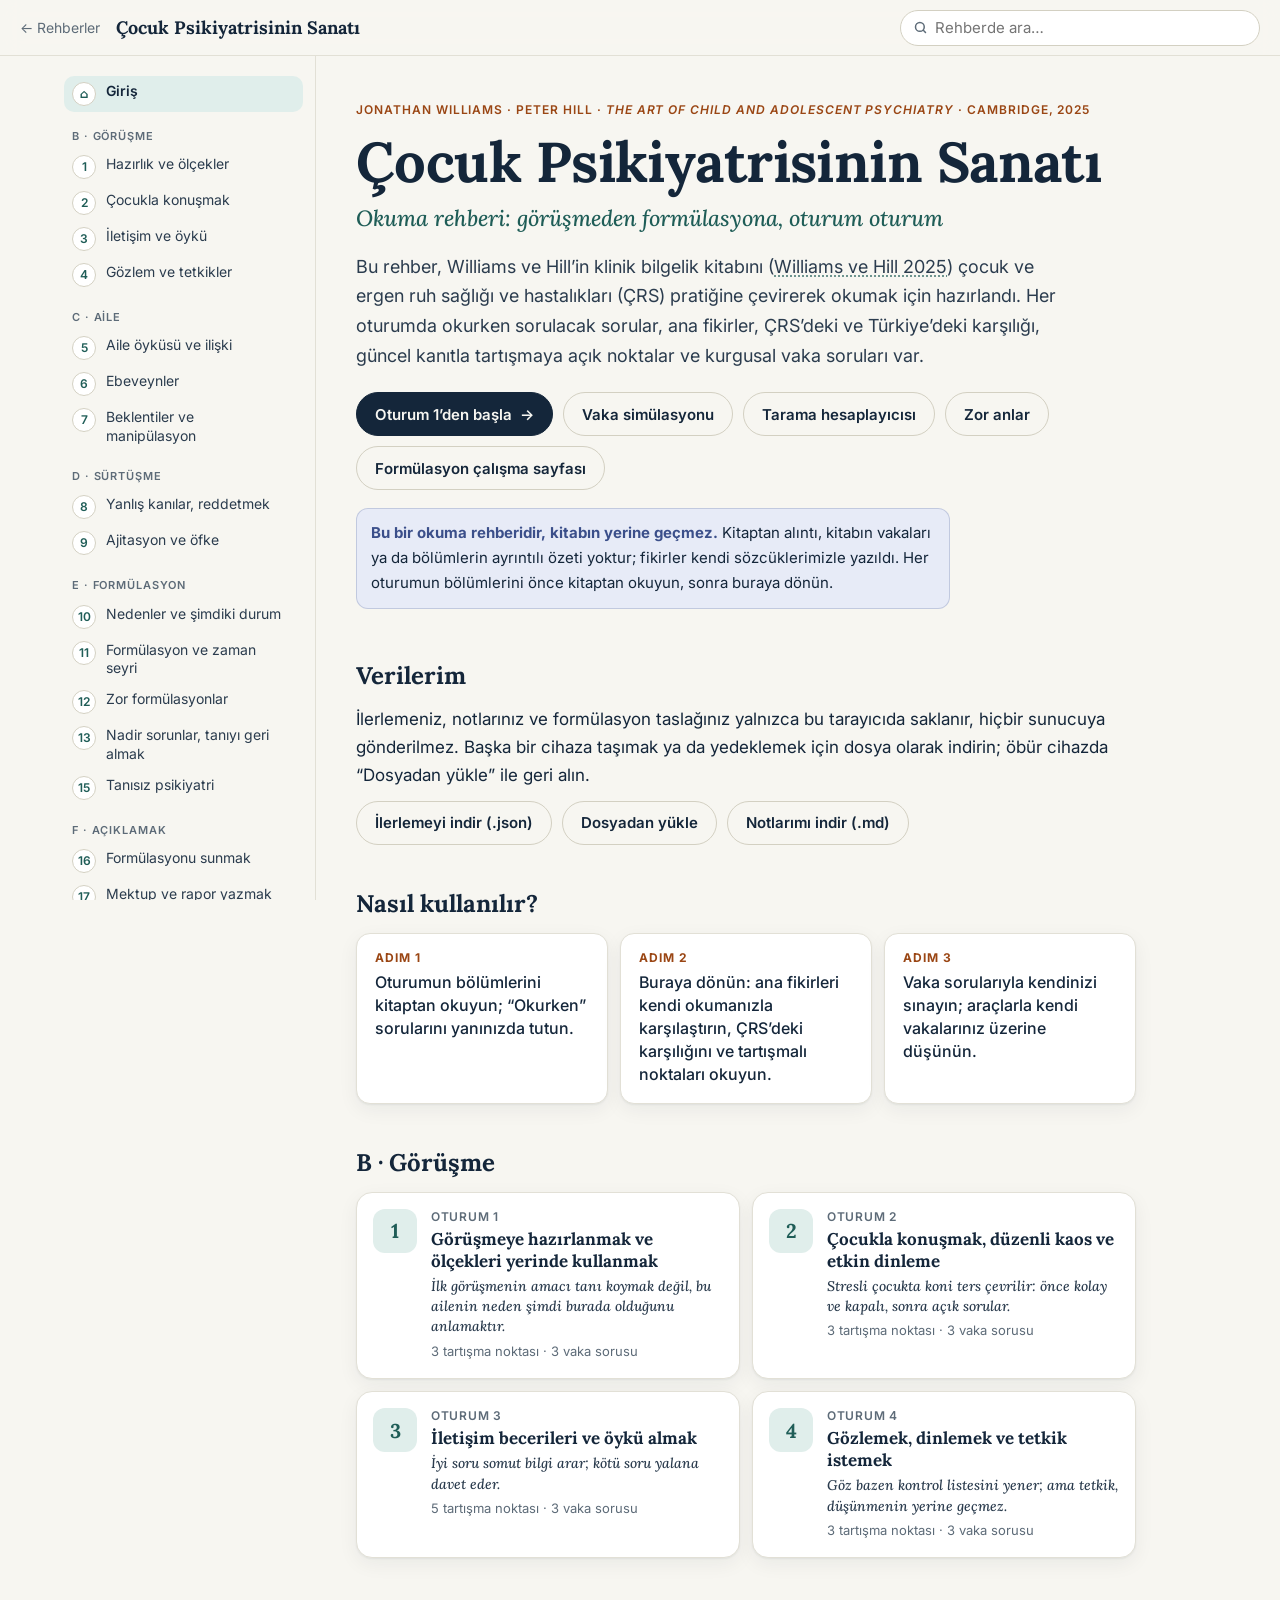
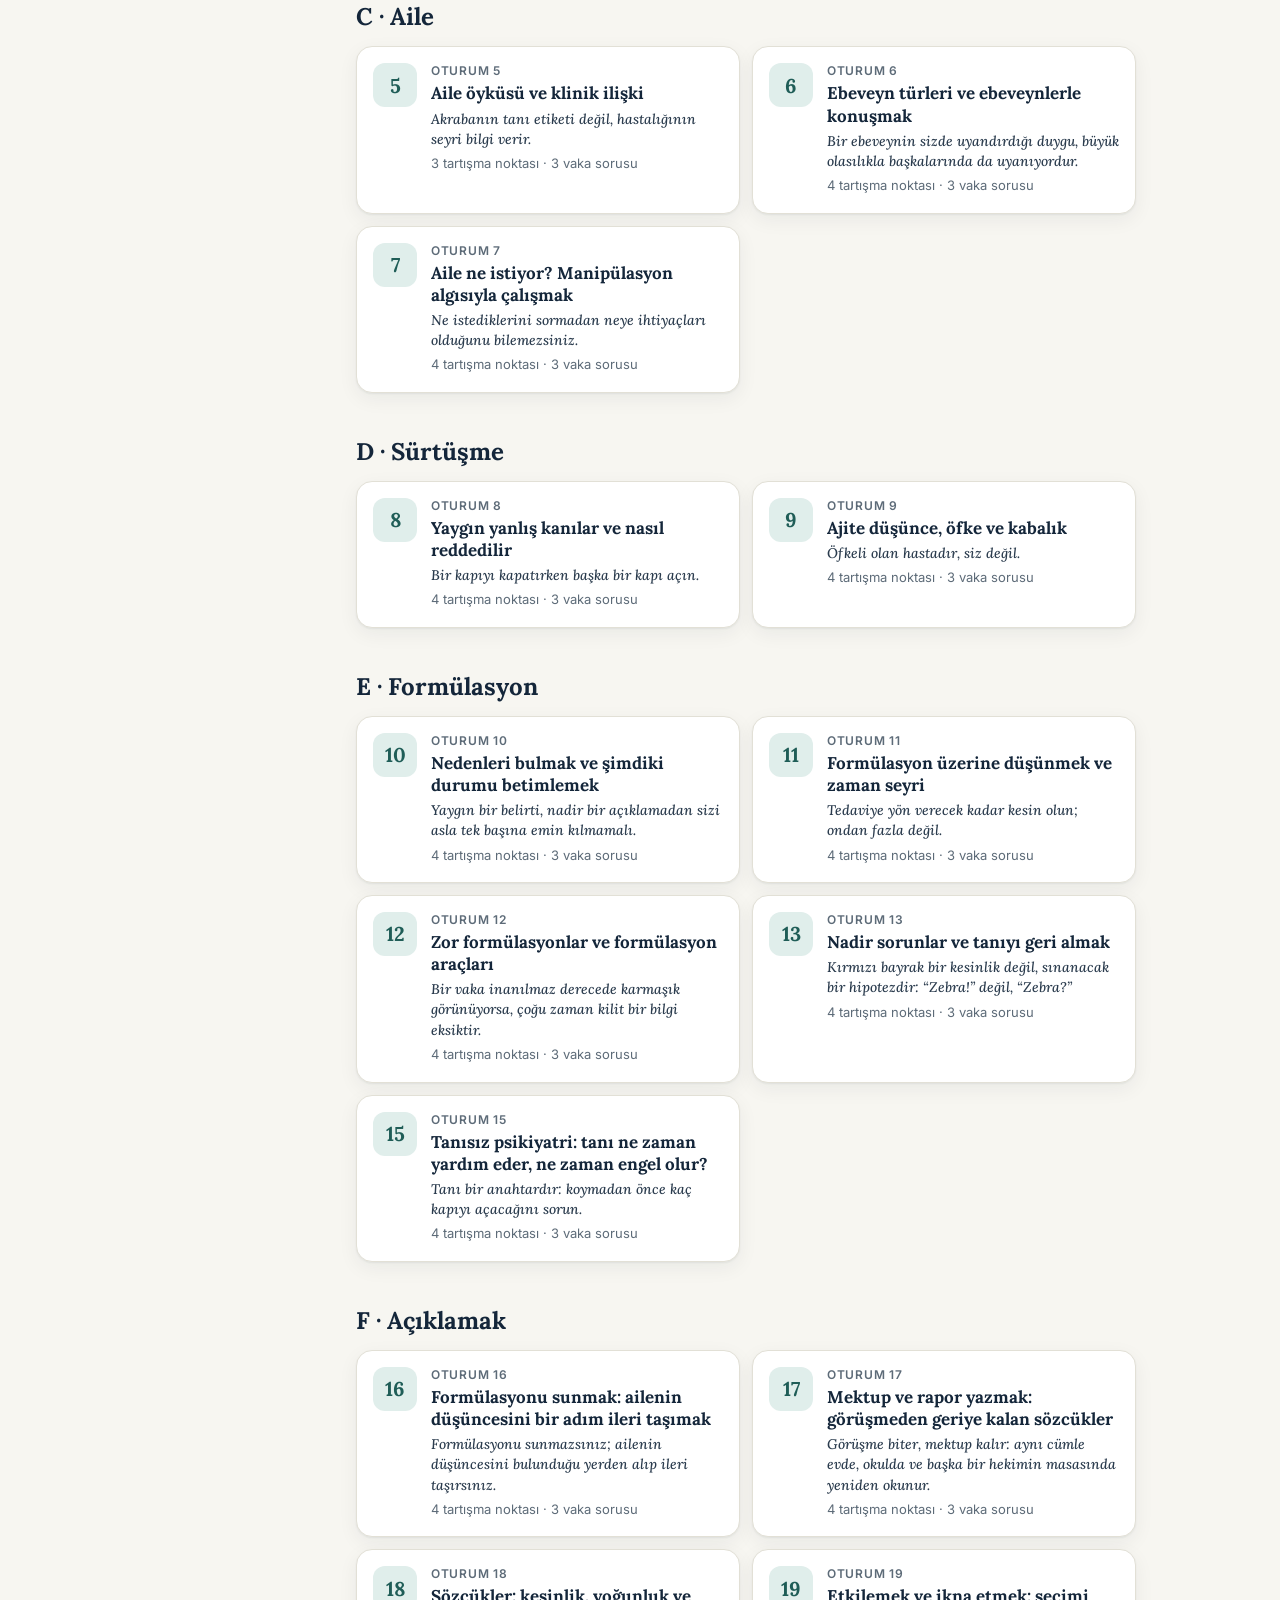
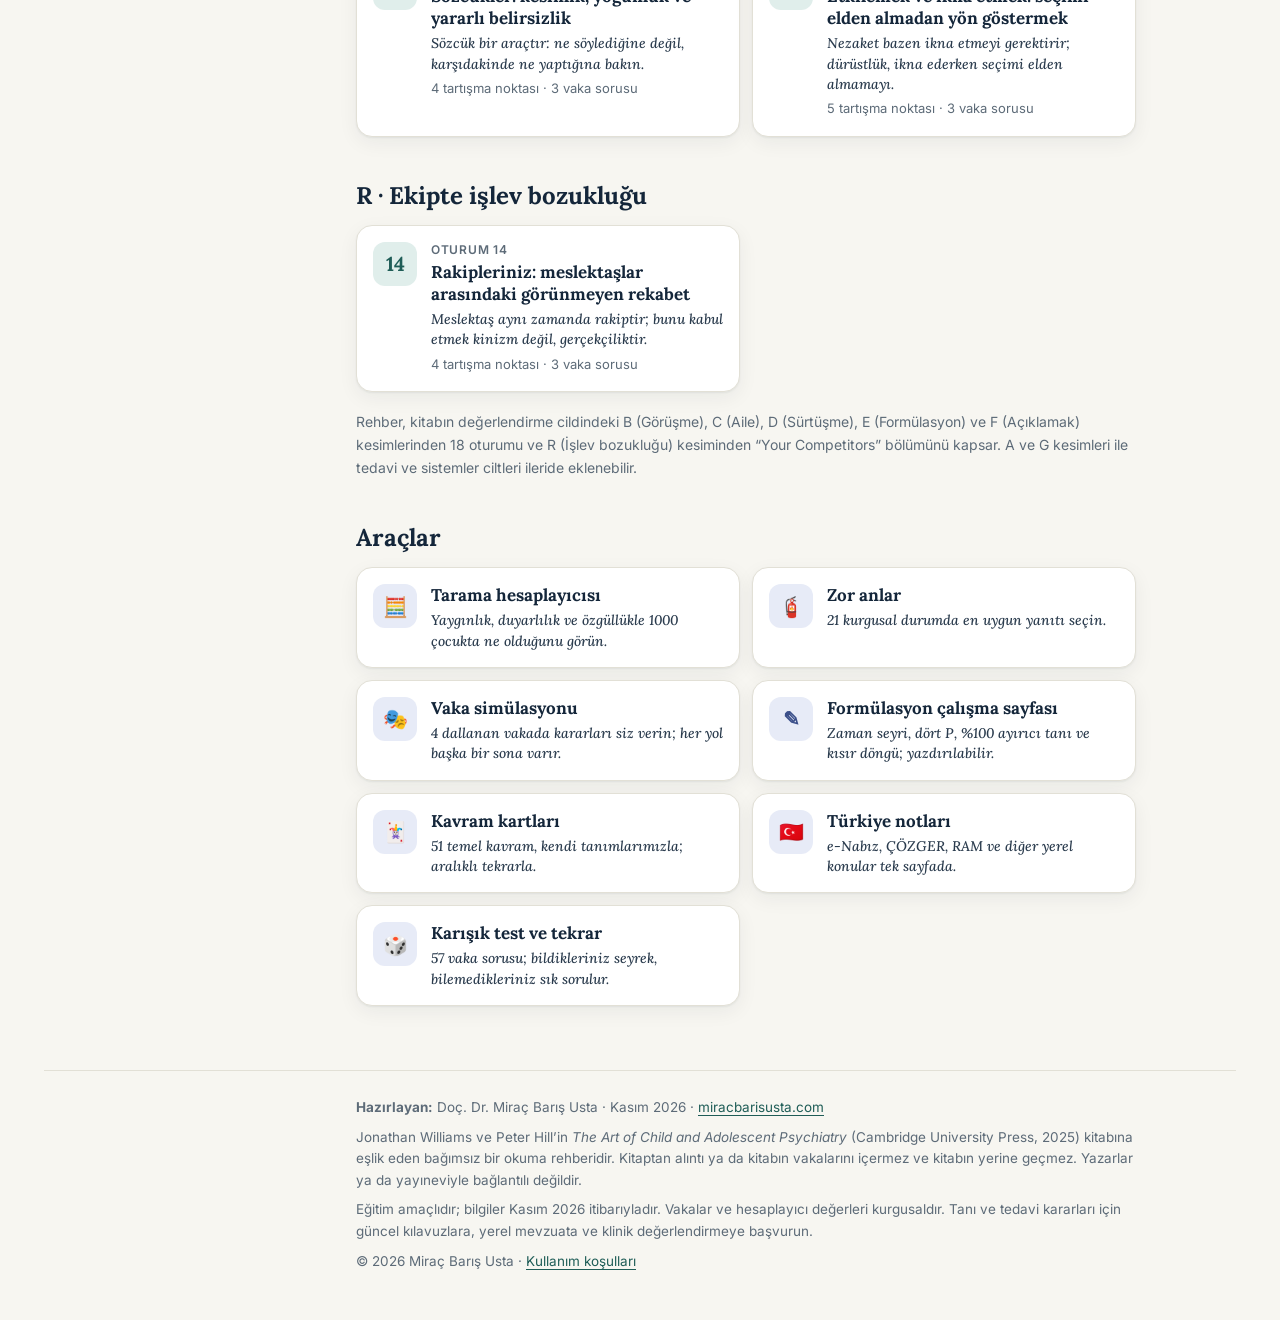
==== commit f76a2380: "Yeni oturumlar 15-19: Tanısız psikiyatri ve F kesimi (Açıklamak) - 19 oturum, 57 vaka sorusu, 74 tar" ====
--- a/index.html
+++ b/index.html
@@ -4,11 +4,11 @@
 <meta charset="utf-8">
 <meta name="viewport" content="width=device-width, initial-scale=1, viewport-fit=cover">
 <title>Çocuk Psikiyatrisinin Sanatı · Okuma Rehberi · Doç. Dr. Miraç Barış Usta</title>
-<meta name="description" content="Williams ve Hill’in The Art of Child and Adolescent Psychiatry kitabına eşlik eden etkileşimli okuma rehberi: görüşme, aile, sürtüşme ve formülasyon kesimlerinden 14 oturum için ana fikirler, ÇRS ve Türkiye karşılığı, tartışmaya açık noktalar, kurgusal vaka soruları, dallanan vaka simülasyonları, aralıklı tekrar, tarama hesaplayıcısı, zor anlar alıştırması ve formülasyon çalışma sayfası.">
+<meta name="description" content="Williams ve Hill’in The Art of Child and Adolescent Psychiatry kitabına eşlik eden etkileşimli okuma rehberi: görüşme, aile, sürtüşme, formülasyon ve açıklama kesimlerinden 19 oturum için ana fikirler, ÇRS ve Türkiye karşılığı, tartışmaya açık noktalar, kurgusal vaka soruları, dallanan vaka simülasyonları, aralıklı tekrar, tarama hesaplayıcısı, zor anlar alıştırması ve formülasyon çalışma sayfası.">
 <meta name="author" content="Miraç Barış Usta">
 <meta name="theme-color" content="#f7f6f1">
 <meta property="og:title" content="Çocuk Psikiyatrisinin Sanatı · Okuma Rehberi">
-<meta property="og:description" content="Williams ve Hill’in The Art of Child and Adolescent Psychiatry kitabına eşlik eden etkileşimli okuma rehberi: görüşme, aile, sürtüşme ve formülasyon kesimlerinden 14 oturum için ana fikirler, ÇRS ve Türkiye karşılığı, tartışmaya açık noktalar, kurgusal vaka soruları, dallanan vaka simülasyonları, aralıklı tekrar, tarama hesaplayıcısı, zor anlar alıştırması ve formülasyon çalışma sayfası.">
+<meta property="og:description" content="Williams ve Hill’in The Art of Child and Adolescent Psychiatry kitabına eşlik eden etkileşimli okuma rehberi: görüşme, aile, sürtüşme, formülasyon ve açıklama kesimlerinden 19 oturum için ana fikirler, ÇRS ve Türkiye karşılığı, tartışmaya açık noktalar, kurgusal vaka soruları, dallanan vaka simülasyonları, aralıklı tekrar, tarama hesaplayıcısı, zor anlar alıştırması ve formülasyon çalışma sayfası.">
 <meta property="og:type" content="website">
 <meta property="og:url" content="https://miracbarisusta.com/cocuk-psikiyatrisi-sanati/">
 <link rel="canonical" href="https://miracbarisusta.com/cocuk-psikiyatrisi-sanati/">
@@ -31,7 +31,7 @@
   <button type="button" class="menu-dugme" aria-controls="yan" aria-expanded="false">Oturumlar</button>
 </header>
 <div class="duzen">
-<nav class="yan" id="yan" aria-label="Rehber içeriği"><div class="yan-ic"><ol class="nav-liste"><li><a href="#/" data-nav="giris"><span class="nav-no" aria-hidden="true">⌂</span><span class="nav-ad">Giriş</span></a></li></ol><p class="nav-baslik">B · Görüşme</p><ol class="nav-liste"><li><a href="#/oturum-1" data-nav="oturum-1"><span class="nav-no" aria-hidden="true">1</span><span class="nav-ad">Hazırlık ve ölçekler</span><span class="nav-durum" data-durum-nav="oturum-1"></span></a></li><li><a href="#/oturum-2" data-nav="oturum-2"><span class="nav-no" aria-hidden="true">2</span><span class="nav-ad">Çocukla konuşmak</span><span class="nav-durum" data-durum-nav="oturum-2"></span></a></li><li><a href="#/oturum-3" data-nav="oturum-3"><span class="nav-no" aria-hidden="true">3</span><span class="nav-ad">İletişim ve öykü</span><span class="nav-durum" data-durum-nav="oturum-3"></span></a></li><li><a href="#/oturum-4" data-nav="oturum-4"><span class="nav-no" aria-hidden="true">4</span><span class="nav-ad">Gözlem ve tetkikler</span><span class="nav-durum" data-durum-nav="oturum-4"></span></a></li></ol><p class="nav-baslik">C · Aile</p><ol class="nav-liste"><li><a href="#/oturum-5" data-nav="oturum-5"><span class="nav-no" aria-hidden="true">5</span><span class="nav-ad">Aile öyküsü ve ilişki</span><span class="nav-durum" data-durum-nav="oturum-5"></span></a></li><li><a href="#/oturum-6" data-nav="oturum-6"><span class="nav-no" aria-hidden="true">6</span><span class="nav-ad">Ebeveynler</span><span class="nav-durum" data-durum-nav="oturum-6"></span></a></li><li><a href="#/oturum-7" data-nav="oturum-7"><span class="nav-no" aria-hidden="true">7</span><span class="nav-ad">Beklentiler ve manipülasyon</span><span class="nav-durum" data-durum-nav="oturum-7"></span></a></li></ol><p class="nav-baslik">D · Sürtüşme</p><ol class="nav-liste"><li><a href="#/oturum-8" data-nav="oturum-8"><span class="nav-no" aria-hidden="true">8</span><span class="nav-ad">Yanlış kanılar, reddetmek</span><span class="nav-durum" data-durum-nav="oturum-8"></span></a></li><li><a href="#/oturum-9" data-nav="oturum-9"><span class="nav-no" aria-hidden="true">9</span><span class="nav-ad">Ajitasyon ve öfke</span><span class="nav-durum" data-durum-nav="oturum-9"></span></a></li></ol><p class="nav-baslik">E · Formülasyon</p><ol class="nav-liste"><li><a href="#/oturum-10" data-nav="oturum-10"><span class="nav-no" aria-hidden="true">10</span><span class="nav-ad">Nedenler ve şimdiki durum</span><span class="nav-durum" data-durum-nav="oturum-10"></span></a></li><li><a href="#/oturum-11" data-nav="oturum-11"><span class="nav-no" aria-hidden="true">11</span><span class="nav-ad">Formülasyon ve zaman seyri</span><span class="nav-durum" data-durum-nav="oturum-11"></span></a></li><li><a href="#/oturum-12" data-nav="oturum-12"><span class="nav-no" aria-hidden="true">12</span><span class="nav-ad">Zor formülasyonlar</span><span class="nav-durum" data-durum-nav="oturum-12"></span></a></li><li><a href="#/oturum-13" data-nav="oturum-13"><span class="nav-no" aria-hidden="true">13</span><span class="nav-ad">Nadir sorunlar, tanıyı geri almak</span><span class="nav-durum" data-durum-nav="oturum-13"></span></a></li></ol><p class="nav-baslik">R · Ekipte işlev bozukluğu</p><ol class="nav-liste"><li><a href="#/oturum-14" data-nav="oturum-14"><span class="nav-no" aria-hidden="true">14</span><span class="nav-ad">Rakipleriniz</span><span class="nav-durum" data-durum-nav="oturum-14"></span></a></li></ol><p class="nav-baslik">Araçlar</p><ol class="nav-liste"><li><a href="#/tarama" data-nav="tarama"><span class="nav-no" aria-hidden="true">🧮</span><span class="nav-ad">Tarama hesaplayıcısı</span><span class="nav-durum" data-durum-nav="tarama"></span></a></li><li><a href="#/zor-anlar" data-nav="zor-anlar"><span class="nav-no" aria-hidden="true">🧯</span><span class="nav-ad">Zor anlar</span><span class="nav-durum" data-durum-nav="zor-anlar"></span></a></li><li><a href="#/simulasyon" data-nav="simulasyon"><span class="nav-no" aria-hidden="true">🎭</span><span class="nav-ad">Vaka simülasyonu</span><span class="nav-durum" data-durum-nav="simulasyon"></span></a></li><li><a href="#/formulasyon" data-nav="formulasyon"><span class="nav-no" aria-hidden="true">✎</span><span class="nav-ad">Formülasyon sayfası</span><span class="nav-durum" data-durum-nav="formulasyon"></span></a></li><li><a href="#/kavramlar" data-nav="kavramlar"><span class="nav-no" aria-hidden="true">🃏</span><span class="nav-ad">Kavram kartları</span><span class="nav-durum" data-durum-nav="kavramlar"></span></a></li><li><a href="#/turkiye" data-nav="turkiye"><span class="nav-no" aria-hidden="true">TR</span><span class="nav-ad">Türkiye notları</span><span class="nav-durum" data-durum-nav="turkiye"></span></a></li><li><a href="#/tekrar" data-nav="tekrar"><span class="nav-no" aria-hidden="true">🎲</span><span class="nav-ad">Karışık test ve tekrar</span><span class="nav-durum" data-durum-nav="tekrar"></span></a></li><li><a href="#/kaynakca" data-nav="kaynakca"><span class="nav-no" aria-hidden="true">§</span><span class="nav-ad">Kaynakça</span><span class="nav-durum" data-durum-nav="kaynakca"></span></a></li></ol><p class="ilerleme" data-ilerleme></p></div></nav>
+<nav class="yan" id="yan" aria-label="Rehber içeriği"><div class="yan-ic"><ol class="nav-liste"><li><a href="#/" data-nav="giris"><span class="nav-no" aria-hidden="true">⌂</span><span class="nav-ad">Giriş</span></a></li></ol><p class="nav-baslik">B · Görüşme</p><ol class="nav-liste"><li><a href="#/oturum-1" data-nav="oturum-1"><span class="nav-no" aria-hidden="true">1</span><span class="nav-ad">Hazırlık ve ölçekler</span><span class="nav-durum" data-durum-nav="oturum-1"></span></a></li><li><a href="#/oturum-2" data-nav="oturum-2"><span class="nav-no" aria-hidden="true">2</span><span class="nav-ad">Çocukla konuşmak</span><span class="nav-durum" data-durum-nav="oturum-2"></span></a></li><li><a href="#/oturum-3" data-nav="oturum-3"><span class="nav-no" aria-hidden="true">3</span><span class="nav-ad">İletişim ve öykü</span><span class="nav-durum" data-durum-nav="oturum-3"></span></a></li><li><a href="#/oturum-4" data-nav="oturum-4"><span class="nav-no" aria-hidden="true">4</span><span class="nav-ad">Gözlem ve tetkikler</span><span class="nav-durum" data-durum-nav="oturum-4"></span></a></li></ol><p class="nav-baslik">C · Aile</p><ol class="nav-liste"><li><a href="#/oturum-5" data-nav="oturum-5"><span class="nav-no" aria-hidden="true">5</span><span class="nav-ad">Aile öyküsü ve ilişki</span><span class="nav-durum" data-durum-nav="oturum-5"></span></a></li><li><a href="#/oturum-6" data-nav="oturum-6"><span class="nav-no" aria-hidden="true">6</span><span class="nav-ad">Ebeveynler</span><span class="nav-durum" data-durum-nav="oturum-6"></span></a></li><li><a href="#/oturum-7" data-nav="oturum-7"><span class="nav-no" aria-hidden="true">7</span><span class="nav-ad">Beklentiler ve manipülasyon</span><span class="nav-durum" data-durum-nav="oturum-7"></span></a></li></ol><p class="nav-baslik">D · Sürtüşme</p><ol class="nav-liste"><li><a href="#/oturum-8" data-nav="oturum-8"><span class="nav-no" aria-hidden="true">8</span><span class="nav-ad">Yanlış kanılar, reddetmek</span><span class="nav-durum" data-durum-nav="oturum-8"></span></a></li><li><a href="#/oturum-9" data-nav="oturum-9"><span class="nav-no" aria-hidden="true">9</span><span class="nav-ad">Ajitasyon ve öfke</span><span class="nav-durum" data-durum-nav="oturum-9"></span></a></li></ol><p class="nav-baslik">E · Formülasyon</p><ol class="nav-liste"><li><a href="#/oturum-10" data-nav="oturum-10"><span class="nav-no" aria-hidden="true">10</span><span class="nav-ad">Nedenler ve şimdiki durum</span><span class="nav-durum" data-durum-nav="oturum-10"></span></a></li><li><a href="#/oturum-11" data-nav="oturum-11"><span class="nav-no" aria-hidden="true">11</span><span class="nav-ad">Formülasyon ve zaman seyri</span><span class="nav-durum" data-durum-nav="oturum-11"></span></a></li><li><a href="#/oturum-12" data-nav="oturum-12"><span class="nav-no" aria-hidden="true">12</span><span class="nav-ad">Zor formülasyonlar</span><span class="nav-durum" data-durum-nav="oturum-12"></span></a></li><li><a href="#/oturum-13" data-nav="oturum-13"><span class="nav-no" aria-hidden="true">13</span><span class="nav-ad">Nadir sorunlar, tanıyı geri almak</span><span class="nav-durum" data-durum-nav="oturum-13"></span></a></li><li><a href="#/oturum-15" data-nav="oturum-15"><span class="nav-no" aria-hidden="true">15</span><span class="nav-ad">Tanısız psikiyatri</span><span class="nav-durum" data-durum-nav="oturum-15"></span></a></li></ol><p class="nav-baslik">F · Açıklamak</p><ol class="nav-liste"><li><a href="#/oturum-16" data-nav="oturum-16"><span class="nav-no" aria-hidden="true">16</span><span class="nav-ad">Formülasyonu sunmak</span><span class="nav-durum" data-durum-nav="oturum-16"></span></a></li><li><a href="#/oturum-17" data-nav="oturum-17"><span class="nav-no" aria-hidden="true">17</span><span class="nav-ad">Mektup ve rapor yazmak</span><span class="nav-durum" data-durum-nav="oturum-17"></span></a></li><li><a href="#/oturum-18" data-nav="oturum-18"><span class="nav-no" aria-hidden="true">18</span><span class="nav-ad">Sözcükler</span><span class="nav-durum" data-durum-nav="oturum-18"></span></a></li><li><a href="#/oturum-19" data-nav="oturum-19"><span class="nav-no" aria-hidden="true">19</span><span class="nav-ad">Etkilemek ve ikna etmek</span><span class="nav-durum" data-durum-nav="oturum-19"></span></a></li></ol><p class="nav-baslik">R · Ekipte işlev bozukluğu</p><ol class="nav-liste"><li><a href="#/oturum-14" data-nav="oturum-14"><span class="nav-no" aria-hidden="true">14</span><span class="nav-ad">Rakipleriniz</span><span class="nav-durum" data-durum-nav="oturum-14"></span></a></li></ol><p class="nav-baslik">Araçlar</p><ol class="nav-liste"><li><a href="#/tarama" data-nav="tarama"><span class="nav-no" aria-hidden="true">🧮</span><span class="nav-ad">Tarama hesaplayıcısı</span><span class="nav-durum" data-durum-nav="tarama"></span></a></li><li><a href="#/zor-anlar" data-nav="zor-anlar"><span class="nav-no" aria-hidden="true">🧯</span><span class="nav-ad">Zor anlar</span><span class="nav-durum" data-durum-nav="zor-anlar"></span></a></li><li><a href="#/simulasyon" data-nav="simulasyon"><span class="nav-no" aria-hidden="true">🎭</span><span class="nav-ad">Vaka simülasyonu</span><span class="nav-durum" data-durum-nav="simulasyon"></span></a></li><li><a href="#/formulasyon" data-nav="formulasyon"><span class="nav-no" aria-hidden="true">✎</span><span class="nav-ad">Formülasyon sayfası</span><span class="nav-durum" data-durum-nav="formulasyon"></span></a></li><li><a href="#/kavramlar" data-nav="kavramlar"><span class="nav-no" aria-hidden="true">🃏</span><span class="nav-ad">Kavram kartları</span><span class="nav-durum" data-durum-nav="kavramlar"></span></a></li><li><a href="#/turkiye" data-nav="turkiye"><span class="nav-no" aria-hidden="true">TR</span><span class="nav-ad">Türkiye notları</span><span class="nav-durum" data-durum-nav="turkiye"></span></a></li><li><a href="#/tekrar" data-nav="tekrar"><span class="nav-no" aria-hidden="true">🎲</span><span class="nav-ad">Karışık test ve tekrar</span><span class="nav-durum" data-durum-nav="tekrar"></span></a></li><li><a href="#/kaynakca" data-nav="kaynakca"><span class="nav-no" aria-hidden="true">§</span><span class="nav-ad">Kaynakça</span><span class="nav-durum" data-durum-nav="kaynakca"></span></a></li></ol><p class="ilerleme" data-ilerleme></p></div></nav>
 <main id="icerik" tabindex="-1">
 <section class="view aktif" id="v-giris" data-view="giris" data-baslik="Giriş" aria-label="Giriş">
 <div class="kahraman">
@@ -63,12 +63,12 @@
 <ol><li data-ara><span class="kural-no">1</span> Oturumun bölümlerini kitaptan okuyun; “Okurken” sorularını yanınızda tutun.</li>
 <li data-ara><span class="kural-no">2</span> Buraya dönün: ana fikirleri kendi okumanızla karşılaştırın, ÇRS’deki karşılığını ve tartışmalı noktaları okuyun.</li>
 <li data-ara><span class="kural-no">3</span> Vaka sorularıyla kendinizi sınayın; araçlarla kendi vakalarınız üzerine düşünün.</li></ol></section>
-<section aria-labelledby="kes-B-b"><h2 id="kes-B-b" class="bolum-baslik">B · Görüşme</h2><ol class="kartlar"><li><a class="kart" href="#/oturum-1" data-kart="oturum-1"><span class="kart-no" aria-hidden="true">1</span><span class="kart-govde"><span class="kart-ust">Oturum 1</span><span class="kart-baslik">Görüşmeye hazırlanmak ve ölçekleri yerinde kullanmak</span><span class="kart-slogan">İlk görüşmenin amacı tanı koymak değil, bu ailenin neden şimdi burada olduğunu anlamaktır.</span><span class="kart-meta">3 tartışma noktası · 3 vaka sorusu</span><span class="kart-durum" data-durum="oturum-1"></span></span></a></li><li><a class="kart" href="#/oturum-2" data-kart="oturum-2"><span class="kart-no" aria-hidden="true">2</span><span class="kart-govde"><span class="kart-ust">Oturum 2</span><span class="kart-baslik">Çocukla konuşmak, düzenli kaos ve etkin dinleme</span><span class="kart-slogan">Stresli çocukta koni ters çevrilir: önce kolay ve kapalı, sonra açık sorular.</span><span class="kart-meta">3 tartışma noktası · 3 vaka sorusu</span><span class="kart-durum" data-durum="oturum-2"></span></span></a></li><li><a class="kart" href="#/oturum-3" data-kart="oturum-3"><span class="kart-no" aria-hidden="true">3</span><span class="kart-govde"><span class="kart-ust">Oturum 3</span><span class="kart-baslik">İletişim becerileri ve öykü almak</span><span class="kart-slogan">İyi soru somut bilgi arar; kötü soru yalana davet eder.</span><span class="kart-meta">5 tartışma noktası · 3 vaka sorusu</span><span class="kart-durum" data-durum="oturum-3"></span></span></a></li><li><a class="kart" href="#/oturum-4" data-kart="oturum-4"><span class="kart-no" aria-hidden="true">4</span><span class="kart-govde"><span class="kart-ust">Oturum 4</span><span class="kart-baslik">Gözlemek, dinlemek ve tetkik istemek</span><span class="kart-slogan">Göz bazen kontrol listesini yener; ama tetkik, düşünmenin yerine geçmez.</span><span class="kart-meta">3 tartışma noktası · 3 vaka sorusu</span><span class="kart-durum" data-durum="oturum-4"></span></span></a></li></ol></section><section aria-labelledby="kes-C-b"><h2 id="kes-C-b" class="bolum-baslik">C · Aile</h2><ol class="kartlar"><li><a class="kart" href="#/oturum-5" data-kart="oturum-5"><span class="kart-no" aria-hidden="true">5</span><span class="kart-govde"><span class="kart-ust">Oturum 5</span><span class="kart-baslik">Aile öyküsü ve klinik ilişki</span><span class="kart-slogan">Akrabanın tanı etiketi değil, hastalığının seyri bilgi verir.</span><span class="kart-meta">3 tartışma noktası · 3 vaka sorusu</span><span class="kart-durum" data-durum="oturum-5"></span></span></a></li><li><a class="kart" href="#/oturum-6" data-kart="oturum-6"><span class="kart-no" aria-hidden="true">6</span><span class="kart-govde"><span class="kart-ust">Oturum 6</span><span class="kart-baslik">Ebeveyn türleri ve ebeveynlerle konuşmak</span><span class="kart-slogan">Bir ebeveynin sizde uyandırdığı duygu, büyük olasılıkla başkalarında da uyanıyordur.</span><span class="kart-meta">4 tartışma noktası · 3 vaka sorusu</span><span class="kart-durum" data-durum="oturum-6"></span></span></a></li><li><a class="kart" href="#/oturum-7" data-kart="oturum-7"><span class="kart-no" aria-hidden="true">7</span><span class="kart-govde"><span class="kart-ust">Oturum 7</span><span class="kart-baslik">Aile ne istiyor? Manipülasyon algısıyla çalışmak</span><span class="kart-slogan">Ne istediklerini sormadan neye ihtiyaçları olduğunu bilemezsiniz.</span><span class="kart-meta">4 tartışma noktası · 3 vaka sorusu</span><span class="kart-durum" data-durum="oturum-7"></span></span></a></li></ol></section><section aria-labelledby="kes-D-b"><h2 id="kes-D-b" class="bolum-baslik">D · Sürtüşme</h2><ol class="kartlar"><li><a class="kart" href="#/oturum-8" data-kart="oturum-8"><span class="kart-no" aria-hidden="true">8</span><span class="kart-govde"><span class="kart-ust">Oturum 8</span><span class="kart-baslik">Yaygın yanlış kanılar ve nasıl reddedilir</span><span class="kart-slogan">Bir kapıyı kapatırken başka bir kapı açın.</span><span class="kart-meta">4 tartışma noktası · 3 vaka sorusu</span><span class="kart-durum" data-durum="oturum-8"></span></span></a></li><li><a class="kart" href="#/oturum-9" data-kart="oturum-9"><span class="kart-no" aria-hidden="true">9</span><span class="kart-govde"><span class="kart-ust">Oturum 9</span><span class="kart-baslik">Ajite düşünce, öfke ve kabalık</span><span class="kart-slogan">Öfkeli olan hastadır, siz değil.</span><span class="kart-meta">4 tartışma noktası · 3 vaka sorusu</span><span class="kart-durum" data-durum="oturum-9"></span></span></a></li></ol></section><section aria-labelledby="kes-E-b"><h2 id="kes-E-b" class="bolum-baslik">E · Formülasyon</h2><ol class="kartlar"><li><a class="kart" href="#/oturum-10" data-kart="oturum-10"><span class="kart-no" aria-hidden="true">10</span><span class="kart-govde"><span class="kart-ust">Oturum 10</span><span class="kart-baslik">Nedenleri bulmak ve şimdiki durumu betimlemek</span><span class="kart-slogan">Yaygın bir belirti, nadir bir açıklamadan sizi asla tek başına emin kılmamalı.</span><span class="kart-meta">4 tartışma noktası · 3 vaka sorusu</span><span class="kart-durum" data-durum="oturum-10"></span></span></a></li><li><a class="kart" href="#/oturum-11" data-kart="oturum-11"><span class="kart-no" aria-hidden="true">11</span><span class="kart-govde"><span class="kart-ust">Oturum 11</span><span class="kart-baslik">Formülasyon üzerine düşünmek ve zaman seyri</span><span class="kart-slogan">Tedaviye yön verecek kadar kesin olun; ondan fazla değil.</span><span class="kart-meta">4 tartışma noktası · 3 vaka sorusu</span><span class="kart-durum" data-durum="oturum-11"></span></span></a></li><li><a class="kart" href="#/oturum-12" data-kart="oturum-12"><span class="kart-no" aria-hidden="true">12</span><span class="kart-govde"><span class="kart-ust">Oturum 12</span><span class="kart-baslik">Zor formülasyonlar ve formülasyon araçları</span><span class="kart-slogan">Bir vaka inanılmaz derecede karmaşık görünüyorsa, çoğu zaman kilit bir bilgi eksiktir.</span><span class="kart-meta">4 tartışma noktası · 3 vaka sorusu</span><span class="kart-durum" data-durum="oturum-12"></span></span></a></li><li><a class="kart" href="#/oturum-13" data-kart="oturum-13"><span class="kart-no" aria-hidden="true">13</span><span class="kart-govde"><span class="kart-ust">Oturum 13</span><span class="kart-baslik">Nadir sorunlar ve tanıyı geri almak</span><span class="kart-slogan">Kırmızı bayrak bir kesinlik değil, sınanacak bir hipotezdir: “Zebra!” değil, “Zebra?”</span><span class="kart-meta">4 tartışma noktası · 3 vaka sorusu</span><span class="kart-durum" data-durum="oturum-13"></span></span></a></li></ol></section><section aria-labelledby="kes-R-b"><h2 id="kes-R-b" class="bolum-baslik">R · Ekipte işlev bozukluğu</h2><ol class="kartlar"><li><a class="kart" href="#/oturum-14" data-kart="oturum-14"><span class="kart-no" aria-hidden="true">14</span><span class="kart-govde"><span class="kart-ust">Oturum 14</span><span class="kart-baslik">Rakipleriniz: meslektaşlar arasındaki görünmeyen rekabet</span><span class="kart-slogan">Meslektaş aynı zamanda rakiptir; bunu kabul etmek kinizm değil, gerçekçiliktir.</span><span class="kart-meta">4 tartışma noktası · 3 vaka sorusu</span><span class="kart-durum" data-durum="oturum-14"></span></span></a></li></ol></section>
-<p class="kucuk kapsam-not">Rehber, kitabın değerlendirme kısmındaki B (Görüşme), C (Aile), D (Sürtüşme) ve E (Formülasyon)
-kesimlerinden 13 oturumu ve R (İşlev bozukluğu) kesiminden “Your Competitors” bölümünü kapsar. E kesiminin son bölümü
-(Psychiatry without Diagnoses (s. 218)) ve diğer kesimler ileride eklenebilir.</p>
-<section aria-labelledby="arac-b"><h2 id="arac-b" class="bolum-baslik">Araçlar</h2><ol class="kartlar"><li><a class="kart kart-arac" href="#/tarama"><span class="kart-no" aria-hidden="true">🧮</span><span class="kart-govde"><span class="kart-baslik">Tarama hesaplayıcısı</span><span class="kart-slogan">Yaygınlık, duyarlılık ve özgüllükle 1000 çocukta ne olduğunu görün.</span></span></a></li><li><a class="kart kart-arac" href="#/zor-anlar"><span class="kart-no" aria-hidden="true">🧯</span><span class="kart-govde"><span class="kart-baslik">Zor anlar</span><span class="kart-slogan">18 kurgusal durumda en uygun yanıtı seçin.</span></span></a></li><li><a class="kart kart-arac" href="#/simulasyon"><span class="kart-no" aria-hidden="true">🎭</span><span class="kart-govde"><span class="kart-baslik">Vaka simülasyonu</span><span class="kart-slogan">4 dallanan vakada kararları siz verin; her yol başka bir sona varır.</span></span></a></li><li><a class="kart kart-arac" href="#/formulasyon"><span class="kart-no" aria-hidden="true">✎</span><span class="kart-govde"><span class="kart-baslik">Formülasyon çalışma sayfası</span><span class="kart-slogan">Zaman seyri, dört P, %100 ayırıcı tanı ve kısır döngü; yazdırılabilir.</span></span></a></li><li><a class="kart kart-arac" href="#/kavramlar"><span class="kart-no" aria-hidden="true">🃏</span><span class="kart-govde"><span class="kart-baslik">Kavram kartları</span><span class="kart-slogan">42 temel kavram, kendi tanımlarımızla; aralıklı tekrarla.</span></span></a></li><li><a class="kart kart-arac" href="#/turkiye"><span class="kart-no" aria-hidden="true">🇹🇷</span><span class="kart-govde"><span class="kart-baslik">Türkiye notları</span><span class="kart-slogan">e-Nabız, ÇÖZGER, RAM ve diğer yerel konular tek sayfada.</span></span></a></li><li><a class="kart kart-arac" href="#/tekrar"><span class="kart-no" aria-hidden="true">🎲</span><span class="kart-govde"><span class="kart-baslik">Karışık test ve tekrar</span><span class="kart-slogan">42 vaka sorusu; bildikleriniz seyrek, bilemedikleriniz sık sorulur.</span></span></a></li></ol></section>
-</section><section class="view bolum" id="v-oturum-1" data-view="oturum-1" data-baslik="Oturum 1: Hazırlık ve ölçekler" aria-label="Oturum 1"><header class="oturum-bas"><p class="ust-baslik">B · Görüşme · Oturum 1</p><h2 tabindex="-1">Görüşmeye hazırlanmak ve ölçekleri yerinde kullanmak</h2><p class="slogan">İlk görüşmenin amacı tanı koymak değil, bu ailenin neden şimdi burada olduğunu anlamaktır.</p></header><nav class="adimlar" aria-label="Bu oturumun kısımları"><a href="#/oturum-1/okurken"><span aria-hidden="true">📖</span> Okurken</a><a href="#/oturum-1/fikirler"><span aria-hidden="true">🧭</span> Ana fikirler</a><a href="#/oturum-1/crs"><span aria-hidden="true">🧸</span> ÇRS’de</a><a href="#/oturum-1/tartisma"><span aria-hidden="true">⚖️</span> Tartışma</a><a href="#/oturum-1/test"><span aria-hidden="true">✍️</span> Sorular</a><a href="#/oturum-1/akilda"><span aria-hidden="true">🎯</span> Akılda kalsın</a><a href="#/oturum-1/not"><span aria-hidden="true">🗒️</span> Notum</a></nav><section class="adim adim-okurken" id="oturum-1-okurken" aria-labelledby="oturum-1-okurken-b"><h3 id="oturum-1-okurken-b"><span class="adim-ikon" aria-hidden="true">📖</span> Kitapta ve okurken</h3><p class="kitapta-bolum"><span>Kitapta</span> <i lang="en">B. Interviewing · Planning the Session; Questionnaires (s. 40–52)</i></p><p class="kitapta" data-ara>İki bölüm ilk randevudan önce ve sırasında yapılacakları ele alır: bağımsız bilgi toplamak, aileyi karşılamak, odayı ve süreyi göreve göre düzenlemek; ardından ölçeklerin neyi yapıp neyi yapamayacağını, tarama matematiğini ve sık kullanılan araçların sınırlarını tartışır.</p><p class="okurken-baslik">Okurken aklınızda tutun</p><ol class="okurken"><li data-ara>Yazarlar ilk görüşmenin amacını neden “öykü almak” ya da “tanı koymak” olarak tanımlamıyor?</li><li data-ara>Bir ölçek hangi durumda klinisyeni yanılgıdan korur, hangi durumda yanıltır?</li><li data-ara>Yaygınlığı düşük bir bozuklukta pozitif tarama sonucu neden çoğu zaman yanlış alarmdır?</li></ol></section><section class="adim adim-fikirler" id="oturum-1-fikirler" aria-labelledby="oturum-1-fikirler-b"><h3 id="oturum-1-fikirler-b"><span class="adim-ikon" aria-hidden="true">🧭</span> Ana fikirler</h3><ol class="fikirler"><li data-ara><p><strong>Hazırlık görüşmenin parçasıdır.</strong> Okul görüşü, önceki raporlar ve öğretmen formları randevudan önce istendiğinde görüşme tahmin yerine karşılaştırma üzerine kurulur. Ailenin ne bekleyeceğini bilmesi de kaygıyı ve “yanlış kapıya geldik” hissini azaltır.</p></li><li data-ara><p><strong>Amaç anlamaktır.</strong> İlk görüşmenin çıktısı bir etiket değil, “sorun ne ve bu aile neden şimdi burada?” sorusuna verilen bir yanıttır. Erken tanı koymak öteki açıklamaları düşünmeyi kapatabilir.</p></li><li data-ara><p><strong>Oda ve süre birer klinik araçtır.</strong> Oturma düzeni, görünür kâğıtlar, yaşa uygun oyuncaklar ve görüşme süresi ailenin ne kadar açılabileceğini etkiler. Süreyi alışkanlık değil görev belirlemelidir; ilk görüşmede acele, hata ve şikâyet üretir.</p></li><li data-ara><p><strong>Bilgi taraması, başlangıçtan itibaren.</strong> Karşılama anı, bekleme salonundaki düzen ve kimin kiminle nasıl konuştuğu, henüz soru sorulmadan toplanan gözlemlerdir. Sessiz kardeş çoğu zaman en dengeli tanıktır.</p></li><li data-ara><p><strong>Ölçek tarar, tanı koymaz.</strong> Ölçekler sistematik olmayı sağlar ve klinisyeni ilk izlenime takılmaktan korur; ama işlevselliği, bağlamı ve alternatif açıklamaları kendileri sorgulamaz.</p></li><li data-ara><p><strong>Tarama matematiği sezgiye aykırıdır.</strong> Yaygınlık düşükse, duyarlılığı ve özgüllüğü iyi bir ölçekte bile pozitif sonuçların çoğu yanlış pozitiftir. Ölçek sonucu, ön olasılıkla birlikte yorumlanmalıdır.</p></li></ol></section><section class="adim adim-crs" id="oturum-1-crs" aria-labelledby="oturum-1-crs-b"><h3 id="oturum-1-crs-b"><span class="adim-ikon" aria-hidden="true">🧸</span> ÇRS’de karşılığı</h3><p class="not"><span class="tr-rozet">TR</span> etiketli maddeler Türkiye’deki uygulamaya özgüdür; hepsi <a href="#/turkiye">Türkiye notları</a> sayfasında da toplandı.</p><ul class="crs-liste"><li data-ara>Randevudan önce okul rehberlik servisinden kısa bir gözlem notu ve varsa önceki raporları isteyin; ilk görüşme karşılaştırma yapabileceğiniz bir zemine oturur.</li><li class="crs-tr" data-ara><span class="tr-rozet" title="Türkiye notu">TR</span> Poliklinik süreleri kısa olduğunda ilk görüşmeyi iki randevuya bölmek, uzun tek görüşmeden daha uygulanabilir olabilir; ikinci randevu ilk görüşmede eksik kalanları tamamlar.</li><li class="crs-tr" data-ara><span class="tr-rozet" title="Türkiye notu">TR</span> e-Nabız’a işlenen tanılar, raporlar ve reçeteler aileye, zamanla ergenin kendisine de görünür olabilir; kayda geçen ifadeleri yargısız ve betimleyici bir dille yazın.</li><li data-ara>Aileyi bekleme salonundan kendiniz alın; kimin önce ayağa kalktığı, çocuğun kimin yanında yürüdüğü ilk formülasyon verileridir.</li><li data-ara>Görüşmeye bütün kardeşleri davet etmeyi düşünün; “sorunsuz” kardeş evdeki gündelik hayata dair çoğu zaman en az taraflı bilgiyi verir.</li><li data-ara>Ölçek puanını aileye açıklarken “bu bir tarama sonucu, tanı değil” cümlesini mutlaka kurun; aksi hâlde puan ailenin sorun haritasının merkezine yerleşir.</li><li data-ara>Öğretmen formunu DEHB tedavisinde doz ayarı ve izlem için kullanın; tanı kararını tek başına ona dayandırmayın.</li><li data-ara>Tedavi hedeflerini “daha az bağırmak” gibi bir şeyin yokluğu olarak değil, yapılacak bir davranış olarak tanımlayın; bir şeyin yokluğu tedavi hedefi olamaz.</li></ul></section><section class="adim adim-tartisma" id="oturum-1-tartisma" aria-labelledby="oturum-1-tartisma-b"><h3 id="oturum-1-tartisma-b"><span class="adim-ikon" aria-hidden="true">⚖️</span> Tartışmaya açık</h3><p class="not">Kitabın önerileri ile güncel kanıt arasındaki farklar ve tartışmalı noktalar. Künyeler kaynakçada; makaleler PubMed’den ya da yayıncı kayıtlarından doğrulandı.</p><div class="tartisma-liste"><article class="tartisma" data-ara><h4>Klinik yargı mı, mekanik tahmin mi?</h4><p>Tahmin görevlerinde istatistiksel formüllerin çoğu zaman klinik yargı kadar ya da ondan daha isabetli olduğu meta-analizle gösterilmiştir (<a class="atif" href="#k-grove2000" data-k="k-grove2000">Grove ve ark. 2000</a>). Kitap ise klinisyenin rolünü savunur. Bu gerilim, yapay zekâ destekli değerlendirme araçlarının nerede yardımcı, nerede sınırlı olduğunu tartışmak için iyi bir başlangıçtır.</p></article><article class="tartisma" data-ara><h4>Ölçeklerin klinik örneklemdeki değeri</h4><p>Güçler ve Güçlükler Anketi (SDQ) İngiltere’deki ulusal bir toplum örnekleminde yeterli güvenilirlik göstermiş ve yüksek puanlar bağımsız konmuş tanıların olasılığını belirgin biçimde artırmıştır (<a class="atif" href="#k-goodman2001" data-k="k-goodman2001">Goodman 2001</a>). Türkçe 2-4 yaş formunda toplam güçlük puanı için 10 kesme puanının duyarlılığı %80, özgüllüğü %88 bulunmuştur (<a class="atif" href="#k-dursun2020" data-k="k-dursun2020">Dursun ve ark. 2020</a>). Ancak bir pozitif sonucun anlamı uygulandığı örneklemdeki ön olasılığa bağlıdır: aynı puan okulda ve uzman kliniğinde farklı şeyler söyler.</p></article><article class="tartisma" data-ara><h4>Hizmet gerçekliği</h4><p>Doksan dakikalık ilk görüşme ve bilgisayarsız oda önerisi, kısa poliklinik randevularının ve zorunlu elektronik kaydın olduğu sistemlere doğrudan aktarılamaz. Neyin vazgeçilmez çekirdek olduğu her klinikte ayrıca tanımlanmalıdır.</p></article></div></section><section class="adim adim-test" id="oturum-1-test" aria-labelledby="oturum-1-test-b"><h3 id="oturum-1-test-b"><span class="adim-ikon" aria-hidden="true">✍️</span> Vaka soruları</h3><p class="not">Vakalar kurgusaldır; kitabın vakalarından alınmamıştır.</p><p class="sina-ust"><span class="sina-skor" data-test-skor="oturum-1" aria-live="polite"></span><button type="button" class="sina-sifirla" data-test-sifirla="oturum-1" hidden>Yanıtları sil</button></p><ol class="test"><li class="test-madde" data-dogru="3" data-no="0" data-ara><p class="soru">Yaygınlığın %2 olduğu bir okulda, duyarlılığı ve özgüllüğü %80 olan bir depresyon ölçeği 1000 öğrenciye uygulanıyor. Pozitif çıkan bir öğrenci için en doğru yorum hangisidir?</p><div class="secenekler" role="group" aria-label="Seçenekler"><button type="button" data-secenek="0"><span class="harf" aria-hidden="true">A</span><span>Büyük olasılıkla depresyonu vardır; tedavi başlanmalıdır</span></button><button type="button" data-secenek="1"><span class="harf" aria-hidden="true">B</span><span>Ölçek geçersizdir; sonuç dikkate alınmamalıdır</span></button><button type="button" data-secenek="2"><span class="harf" aria-hidden="true">C</span><span>Depresyon olasılığı tam olarak %80’dir</span></button><button type="button" data-secenek="3"><span class="harf" aria-hidden="true">D</span><span>Pozitif sonuçların çoğu yanlış pozitiftir; klinik görüşmeyle değerlendirilmelidir</span></button></div><div class="test-aciklama"><p><strong>Doğru yanıt: D.</strong> Bin öğrencide yaklaşık 20 gerçek vakadan 16’sı pozitif çıkar; hasta olmayan 980 kişiden yaklaşık 196’sı da pozitif çıkar. Pozitiflerin yalnızca %7–8’i gerçekten depresyondur. Ölçek tarar; tanıyı klinik görüşme koyar. Değerleri değiştirip sonucu <a href="#/tarama">tarama hesaplayıcısında</a> görebilirsiniz.</p></div></li><li class="test-madde" data-dogru="2" data-no="1" data-ara><p class="soru">DEHB şüphesiyle başvuran 9 yaşındaki bir çocuk için ilk randevudan önce yapılması en yararlı olan hangisidir?</p><div class="secenekler" role="group" aria-label="Seçenekler"><button type="button" data-secenek="0"><span class="harf" aria-hidden="true">A</span><span>Hiçbir ön bilgi istememek, böylece önyargısız görüşmek</span></button><button type="button" data-secenek="1"><span class="harf" aria-hidden="true">B</span><span>Aileden yalnızca internetten bulunan bir DEHB testini doldurmasını istemek</span></button><button type="button" data-secenek="2"><span class="harf" aria-hidden="true">C</span><span>Okuldan öğretmen gözlemi ve formu, varsa önceki raporları istemek</span></button><button type="button" data-secenek="3"><span class="harf" aria-hidden="true">D</span><span>Görüşmeyi beklemeden ilaç reçetesi hazırlamak</span></button></div><div class="test-aciklama"><p><strong>Doğru yanıt: C.</strong> Bağımsız kaynaklardan gelen bilgi, ebeveyn anlatısını sınamayı ve durumlar arası tutarlılığı değerlendirmeyi sağlar. Ön bilgi önyargı değil, karşılaştırma zemini yaratır.</p></div></li><li class="test-madde" data-dogru="0" data-no="2" data-ara><p class="soru">Bir ergenin öz-bildirim ölçeği ağır depresyon gösteriyor; ancak görüşmede çökkünlük, anhedoni ve işlevsellik kaybı gözlenmiyor. Sosyal yargısı zayıf, değerlendirmelerinde abartıya yatkın. En uygun yaklaşım hangisidir?</p><div class="secenekler" role="group" aria-label="Seçenekler"><button type="button" data-secenek="0"><span class="harf" aria-hidden="true">A</span><span>Puan ile klinik tablo arasındaki uyumsuzluğu araştırmak; tanıyı klinik değerlendirmeye ve işlevselliğe dayandırmak</span></button><button type="button" data-secenek="1"><span class="harf" aria-hidden="true">B</span><span>Ölçek puanına göre antidepresan başlamak</span></button><button type="button" data-secenek="2"><span class="harf" aria-hidden="true">C</span><span>Ergenin yalan söylediğini düşünüp ölçeği tekrarlatmak</span></button><button type="button" data-secenek="3"><span class="harf" aria-hidden="true">D</span><span>Ailenin görüşünü almadan tanı koymak</span></button></div><div class="test-aciklama"><p><strong>Doğru yanıt: A.</strong> Öz-bildirim, kişinin kendini değerlendirme biçimini yansıtır. Klinik bulgularla uyumsuz bir puan, bir bozukluktan çok kalibre olmamış bir öz-değerlendirmeyi gösterebilir. Tanı ve tedavi işlevsellik ve klinik değerlendirmeyle belirlenir.</p></div></li></ol></section><section class="adim adim-akilda" id="oturum-1-akilda" aria-labelledby="oturum-1-akilda-b"><h3 id="oturum-1-akilda-b"><span class="adim-ikon" aria-hidden="true">🎯</span> Akılda kalsın</h3><ul class="akilda"><li data-ara>Ölçek tarar, klinisyen tanı koyar; ön olasılığı bilmeden sonucu yorumlamayın.</li></ul></section><section class="adim adim-not" id="oturum-1-not" aria-labelledby="oturum-1-not-b"><h3 id="oturum-1-not-b"><span class="adim-ikon" aria-hidden="true">🗒️</span> Kendi notum</h3><div class="vaka-not"><label for="oturum-1-not-alan">Bu oturumu okurken aklınıza gelenler, kendi pratiğinizle bağlantılar</label><textarea id="oturum-1-not-alan" data-not="oturum-1" rows="4" placeholder="Hasta kimlik bilgisi yazmayın."></textarea><p class="kucuk">Yazdıklarınız yalnızca bu tarayıcıda saklanır.</p></div></section><div class="oturum-son"><button type="button" class="okundu" data-okundu="oturum-1" aria-pressed="false">Bu oturumu okudum</button><nav class="ileri-geri" aria-label="Oturumlar arasında"></nav></div></section><section class="view bolum" id="v-oturum-2" data-view="oturum-2" data-baslik="Oturum 2: Çocukla konuşmak" aria-label="Oturum 2"><header class="oturum-bas"><p class="ust-baslik">B · Görüşme · Oturum 2</p><h2 tabindex="-1">Çocukla konuşmak, düzenli kaos ve etkin dinleme</h2><p class="slogan">Stresli çocukta koni ters çevrilir: önce kolay ve kapalı, sonra açık sorular.</p></header><nav class="adimlar" aria-label="Bu oturumun kısımları"><a href="#/oturum-2/okurken"><span aria-hidden="true">📖</span> Okurken</a><a href="#/oturum-2/fikirler"><span aria-hidden="true">🧭</span> Ana fikirler</a><a href="#/oturum-2/crs"><span aria-hidden="true">🧸</span> ÇRS’de</a><a href="#/oturum-2/tartisma"><span aria-hidden="true">⚖️</span> Tartışma</a><a href="#/oturum-2/test"><span aria-hidden="true">✍️</span> Sorular</a><a href="#/oturum-2/akilda"><span aria-hidden="true">🎯</span> Akılda kalsın</a><a href="#/oturum-2/not"><span aria-hidden="true">🗒️</span> Notum</a></nav><section class="adim adim-okurken" id="oturum-2-okurken" aria-labelledby="oturum-2-okurken-b"><h3 id="oturum-2-okurken-b"><span class="adim-ikon" aria-hidden="true">📖</span> Kitapta ve okurken</h3><p class="kitapta-bolum"><span>Kitapta</span> <i lang="en">B. Interviewing · Talking to a Child; Regulated Chaos; Active Listening (s. 53–64)</i></p><p class="kitapta" data-ara>Bölümler çocukla ilişki kurmayı ve onu konuşturmayı, rutini ne zaman koruyup ne zaman bozacağınızı, odadaki gerilimin nasıl ayarlanacağını ve sözel ile sözel olmayan dinleme tekniklerini anlatır.</p><p class="okurken-baslik">Okurken aklınızda tutun</p><ol class="okurken"><li data-ara>Erişkin görüşmesindeki “açıktan kapalıya” sıra, kaygılı bir çocukta neden ters çevrilebilir?</li><li data-ara>Seansın sakin ya da gürültülü olması klinisyene hangi farklı bilgileri verir?</li><li data-ara>Etkin dinleme tekniklerinin işe yaraması için teknik yeterli midir?</li></ol></section><section class="adim adim-fikirler" id="oturum-2-fikirler" aria-labelledby="oturum-2-fikirler-b"><h3 id="oturum-2-fikirler-b"><span class="adim-ikon" aria-hidden="true">🧭</span> Ana fikirler</h3><ol class="fikirler"><li data-ara><p><strong>İlişki konuşmadan önce gelir.</strong> Küçük çocukla göz hizasında, oyun ya da çizim üzerinden kurulan temas, doğrudan sorulardan daha çok bilgi getirir. Çocuğun dünyası ev, okul ve arkadaşlar/boş zaman üçgeninde gezilebilir.</p></li><li data-ara><p><strong>Stres altında sıra değişir.</strong> Kaygılı ya da konuşamayan çocukta açık uçlu sorular tıkanmayı artırır; basit, yanıtlanabilir sorularla başlayıp güven kuruldukça açılmak daha verimlidir.</p></li><li data-ara><p><strong>“Neden” sorusu suçlar.</strong> “Neden yaptın?” çocuğu savunmaya iter; davranışın arkasında makul bir neden olabileceğini varsayan bir dil, hikâyeyi anlatmayı kolaylaştırır.</p></li><li data-ara><p><strong>Alakasız görünen söz bir ipucudur.</strong> Çocuğun konuyla ilgisiz gibi duran bir cümlesi çoğu zaman aklındaki bir şeyin ucudur; geçiştirmek yerine devamını istemek gerekir.</p></li><li data-ara><p><strong>Rutin de bozulmak için vardır.</strong> Yapılandırılmış rutin karşılaştırmayı kolaylaştırır; ama beklenmedik bir durum, rutini bozmayı gerektirebilir. Odadaki gerilimi bastırmak her zaman doğru değildir: aile içi anlaşmazlık çoğu zaman meselenin özüdür.</p></li><li data-ara><p><strong>Dinlemek bir tutumdur.</strong> Yansıtma, özetleme ve sessizlik gibi teknikler, merak ve alçakgönüllülükle birleşmediğinde mekanikleşir; aile tekniği değil tutumu hisseder.</p></li></ol></section><section class="adim adim-crs" id="oturum-2-crs" aria-labelledby="oturum-2-crs-b"><h3 id="oturum-2-crs-b"><span class="adim-ikon" aria-hidden="true">🧸</span> ÇRS’de karşılığı</h3><p class="not"><span class="tr-rozet">TR</span> etiketli maddeler Türkiye’deki uygulamaya özgüdür; hepsi <a href="#/turkiye">Türkiye notları</a> sayfasında da toplandı.</p><ul class="crs-liste"><li data-ara>Görüşmeyi ev, okul ve arkadaşlık üçgeninde yürütün; her köşe için 0–10 arası bir puan istemek, çocuğun kendi önceliğini görünür kılar.</li><li data-ara>Zorbalık, okul değişikliği ya da ailede bir kayıp, kaygılı çocuğun susmasının sık nedenleridir; bunları basit sorularla erkenden yoklayın.</li><li data-ara>Ebeveyn çocuğun yerine yanıt verdiğinde nazikçe çocuğa dönün; bu, ebeveyni dışlamadan çocuğun sesine alan açar.</li><li data-ara>Görünüşe dayalı hızlı yargılardan kaçının; bakımsız görünen bir giysinin çocuk için bambaşka bir anlamı olabilir. Önce merakla sorun.</li><li class="crs-tr" data-ara><span class="tr-rozet" title="Türkiye notu">TR</span> Psikotik belirtileri sorarken kültürel açıklama modellerini (cin, nazar, rüya) yargılamadan dinleyin; ailenin kendi açıklaması, belirtinin anlamını ve tedavi uyumunu etkiler.</li><li data-ara>Etkileşime girmeyen çocuğa “açılır” umuduyla çok sayıda seans vermek yerine, oyun, çizim ve bağımsız kaynaklarla bilgi akışını sürdürün.</li><li data-ara>Seans sonunda çocuğa ne anladığınızı onun diliyle özetleyin ve tedavi planına katılmasını isteyin; kendi planı olduğunu hisseden çocuk daha çok iş birliği yapar.</li></ul></section><section class="adim adim-tartisma" id="oturum-2-tartisma" aria-labelledby="oturum-2-tartisma-b"><h3 id="oturum-2-tartisma-b"><span class="adim-ikon" aria-hidden="true">⚖️</span> Tartışmaya açık</h3><p class="not">Kitabın önerileri ile güncel kanıt arasındaki farklar ve tartışmalı noktalar. Künyeler kaynakçada; makaleler PubMed’den ya da yayıncı kayıtlarından doğrulandı.</p><div class="tartisma-liste"><article class="tartisma" data-ara><h4>Standart iletişim modelleriyle gerilim</h4><p>Calgary-Cambridge gibi yaygın görüşme modelleri açık uçlu sorulardan kapalı sorulara giden bir sırayı öğretir (<a class="atif" href="#k-kurtz1996" data-k="k-kurtz1996">Kurtz ve Silverman 1996</a>). Kitabın stresli çocuk için önerdiği ters sıra, çocuk görüşmesinin eğitimde ve sınavlarda ayrı ölçütlerle değerlendirilmesi gerekip gerekmediği sorusunu doğurur.</p></article><article class="tartisma" data-ara><h4>Çocukta psikotik benzeri deneyimler</h4><p>Toplum çalışmalarının meta-analizinde psikotik belirtilerin ortanca yaygınlığı 9–12 yaş çocuklarda %17, 13–18 yaş ergenlerde %7,5 bulunmuştur (<a class="atif" href="#k-kelleher2012" data-k="k-kelleher2012">Kelleher ve ark. 2012</a>). Bu nedenle tek bir “ses duyma” bildirimi tanı değil, bağlamıyla birlikte değerlendirilecek bir bulgudur. Yine de önemsiz değildir: daha sonraki bir meta-analizde psikotik deneyim bildiren çocuk ve ergenlerde herhangi bir ruhsal bozukluk riski yaklaşık üç kat, psikotik bozukluk riski yaklaşık dört kat yüksek bulunmuştur (<a class="atif" href="#k-healy2019" data-k="k-healy2019">Healy ve ark. 2019</a>).</p></article><article class="tartisma" data-ara><h4>Tutum ölçülebilir mi?</h4><p>Tutumun teknikten sezildiği uyarısı, yalnızca gözlenebilir davranışları sayan (yansıtma, empati cümlesi) her değerlendirme sisteminin, insan ya da yapay zekâ tabanlı olsun, ölçemediği bir boyuta işaret eder.</p></article></div></section><section class="adim adim-test" id="oturum-2-test" aria-labelledby="oturum-2-test-b"><h3 id="oturum-2-test-b"><span class="adim-ikon" aria-hidden="true">✍️</span> Vaka soruları</h3><p class="not">Vakalar kurgusaldır; kitabın vakalarından alınmamıştır.</p><p class="sina-ust"><span class="sina-skor" data-test-skor="oturum-2" aria-live="polite"></span><button type="button" class="sina-sifirla" data-test-sifirla="oturum-2" hidden>Yanıtları sil</button></p><ol class="test"><li class="test-madde" data-dogru="2" data-no="0" data-ara><p class="soru">Okula gitmek istemeyen 8 yaşındaki bir kız, görüşmede annesinin arkasına saklanıyor ve sorulara yanıt vermiyor. En uygun başlangıç hangisidir?</p><div class="secenekler" role="group" aria-label="Seçenekler"><button type="button" data-secenek="0"><span class="harf" aria-hidden="true">A</span><span>“Bana okulda neler hissettiğini anlat” diye açık uçlu bir soru sormak</span></button><button type="button" data-secenek="1"><span class="harf" aria-hidden="true">B</span><span>Çocuk konuşana kadar beklemek</span></button><button type="button" data-secenek="2"><span class="harf" aria-hidden="true">C</span><span>Yanıtlaması kolay, kapalı sorularla ya da birlikte çizim yaparak başlamak</span></button><button type="button" data-secenek="3"><span class="harf" aria-hidden="true">D</span><span>Annesini odadan çıkarıp çocuğu yalnız bırakmak</span></button></div><div class="test-aciklama"><p><strong>Doğru yanıt: C.</strong> Stres altındaki çocukta açık uçlu sorular tıkanmayı artırabilir. Kolay sorular ve ortak bir etkinlik güven kurar; çocuk rahatladıkça açık sorulara geçilir.</p></div></li><li class="test-madde" data-dogru="3" data-no="1" data-ara><p class="soru">On yaşındaki bir erkek, kardeşini ittiğini anlatırken susuyor. Hangi ifade anlatmayı en çok kolaylaştırır?</p><div class="secenekler" role="group" aria-label="Seçenekler"><button type="button" data-secenek="0"><span class="harf" aria-hidden="true">A</span><span>“Neden ittin?”</span></button><button type="button" data-secenek="1"><span class="harf" aria-hidden="true">B</span><span>“Kardeşini itmek yanlış, biliyorsun değil mi?”</span></button><button type="button" data-secenek="2"><span class="harf" aria-hidden="true">C</span><span>“Annen seni cezalandırdı mı?”</span></button><button type="button" data-secenek="3"><span class="harf" aria-hidden="true">D</span><span>“Bunu yapmana yol açan iyi bir nedenin vardı herhalde, ne oldu?”</span></button></div><div class="test-aciklama"><p><strong>Doğru yanıt: D.</strong> “Neden” sorusu suçlama gibi duyulur ve savunmayı artırır. Davranışın arkasında anlaşılabilir bir neden olabileceğini varsayan bir dil, çocuğun kendi hikâyesini anlatmasına alan açar.</p></div></li><li class="test-madde" data-dogru="0" data-no="2" data-ara><p class="soru">Aile görüşmesinde anne ve baba, çocuğun uyku saati konusunda yüksek sesle tartışmaya başlıyor. Klinisyenin en yararlı tutumu hangisidir?</p><div class="secenekler" role="group" aria-label="Seçenekler"><button type="button" data-secenek="0"><span class="harf" aria-hidden="true">A</span><span>Tartışmayı güvenli sınırlar içinde bir süre gözlemek; anlaşmazlığın içeriğini ve örüntüsünü not etmek</span></button><button type="button" data-secenek="1"><span class="harf" aria-hidden="true">B</span><span>Tartışmayı hemen durdurup konuyu çocuğa getirmek</span></button><button type="button" data-secenek="2"><span class="harf" aria-hidden="true">C</span><span>Ebeveynlerden birine hak vermek</span></button><button type="button" data-secenek="3"><span class="harf" aria-hidden="true">D</span><span>Görüşmeyi sonlandırmak</span></button></div><div class="test-aciklama"><p><strong>Doğru yanıt: A.</strong> Odadaki gerilim çoğu zaman meselenin özünü gösterir. Güvenlik ve saygı sınırları korunarak gözlenen anlaşmazlık, evdeki örüntüye dair değerli bir veridir; klinisyen ne kadar çok müdahale ederse aile o kadar az davranış sergiler.</p></div></li></ol></section><section class="adim adim-akilda" id="oturum-2-akilda" aria-labelledby="oturum-2-akilda-b"><h3 id="oturum-2-akilda-b"><span class="adim-ikon" aria-hidden="true">🎯</span> Akılda kalsın</h3><ul class="akilda"><li data-ara>Teknik sözcüklerde, tutum seste duyulur; çocuk ikisini de fark eder.</li></ul></section><section class="adim adim-not" id="oturum-2-not" aria-labelledby="oturum-2-not-b"><h3 id="oturum-2-not-b"><span class="adim-ikon" aria-hidden="true">🗒️</span> Kendi notum</h3><div class="vaka-not"><label for="oturum-2-not-alan">Bu oturumu okurken aklınıza gelenler, kendi pratiğinizle bağlantılar</label><textarea id="oturum-2-not-alan" data-not="oturum-2" rows="4" placeholder="Hasta kimlik bilgisi yazmayın."></textarea><p class="kucuk">Yazdıklarınız yalnızca bu tarayıcıda saklanır.</p></div></section><div class="oturum-son"><button type="button" class="okundu" data-okundu="oturum-2" aria-pressed="false">Bu oturumu okudum</button><nav class="ileri-geri" aria-label="Oturumlar arasında"></nav></div></section><section class="view bolum" id="v-oturum-3" data-view="oturum-3" data-baslik="Oturum 3: İletişim ve öykü" aria-label="Oturum 3"><header class="oturum-bas"><p class="ust-baslik">B · Görüşme · Oturum 3</p><h2 tabindex="-1">İletişim becerileri ve öykü almak</h2><p class="slogan">İyi soru somut bilgi arar; kötü soru yalana davet eder.</p></header><nav class="adimlar" aria-label="Bu oturumun kısımları"><a href="#/oturum-3/okurken"><span aria-hidden="true">📖</span> Okurken</a><a href="#/oturum-3/fikirler"><span aria-hidden="true">🧭</span> Ana fikirler</a><a href="#/oturum-3/crs"><span aria-hidden="true">🧸</span> ÇRS’de</a><a href="#/oturum-3/tartisma"><span aria-hidden="true">⚖️</span> Tartışma</a><a href="#/oturum-3/test"><span aria-hidden="true">✍️</span> Sorular</a><a href="#/oturum-3/akilda"><span aria-hidden="true">🎯</span> Akılda kalsın</a><a href="#/oturum-3/not"><span aria-hidden="true">🗒️</span> Notum</a></nav><section class="adim adim-okurken" id="oturum-3-okurken" aria-labelledby="oturum-3-okurken-b"><h3 id="oturum-3-okurken-b"><span class="adim-ikon" aria-hidden="true">📖</span> Kitapta ve okurken</h3><p class="kitapta-bolum"><span>Kitapta</span> <i lang="en">B. Interviewing · Other Communication Skills; Taking a History (s. 65–81)</i></p><p class="kitapta" data-ara>Bölümler beden dilini, söz kesmeyi, konuşmanın kendisi hakkında konuşmayı, risk ve prognozun nasıl iletileceğini, seansı bitirmeyi ve mizahı; ardından öykü almada soru tiplerini, yanıtların ardındaki bilişsel yanılgıları ve sezgi ile sistem arasındaki dengeyi ele alır.</p><p class="okurken-baslik">Okurken aklınızda tutun</p><ol class="okurken"><li data-ara>Hangi soru tipleri yanıtlanamaz ya da dürüst olmayan yanıtlara davet eder?</li><li data-ara>Olasılık sözcükleri (“nadir”, “olası”) aile tarafından nasıl farklı anlaşılabilir?</li><li data-ara>Öykü almada tam yapılandırılmış ve yapısız görüşmenin ortasında nasıl bir yol önerilir?</li></ol></section><section class="adim adim-fikirler" id="oturum-3-fikirler" aria-labelledby="oturum-3-fikirler-b"><h3 id="oturum-3-fikirler-b"><span class="adim-ikon" aria-hidden="true">🧭</span> Ana fikirler</h3><ol class="fikirler"><li data-ara><p><strong>Beden dili bir mesajdır.</strong> Kapalı duruş, endişeli bir yüz ya da saatine bakmak aileye kötü bir haber ya da ilgisizlik mesajı verebilir. Empati cümlesinin zamanlaması da önemlidir: erken ve yoğun söylenen “anlıyorum” inandırıcı değildir.</p></li><li data-ara><p><strong>Konuşmanın kendisi hakkında konuşmak.</strong> Görüşme tıkandığında ya da tekrara düştüğünde, “şu an ne yaptığımıza bir bakalım” diyerek konuşmanın kendisini konu etmek döngüyü kırabilir.</p></li><li data-ara><p><strong>Risk ve prognoz birer müdahaledir.</strong> Olasılığı sözcüklerle değil somut sayılar ve karşılaştırmalarla anlatmak daha az yanlış anlaşılır. Aynı oran farklı çerçevelerle söylendiğinde farklı duygular uyandırır.</p></li><li data-ara><p><strong>Soru tipi yanıtı belirler.</strong> Ebeveynin yanıtlayamayacağı sorular ve evet/hayır beklentisi taşıyan suçlayıcı sorular güvenilmez yanıtlar üretir. Somut durumlar soran, davranışı normalleştiren sorular daha doğru bilgi getirir.</p></li><li data-ara><p><strong>Yanıtların ardında yanılgılar vardır.</strong> Ebeveynin sıklık tahmini çoğu zaman hatırladığı en kötü güne dayanır; soruların sırası da sonraki yanıtları etkiler.</p></li><li data-ara><p><strong>Sezgi ile sistem birlikte.</strong> Yalnızca kontrol listesine dayanan görüşme uyanıklığı azaltır; tümüyle yapısız görüşme güvenilmez tanıya götürür. Yarı yapılandırılmış bir çerçeve iki riski dengeler.</p></li></ol></section><section class="adim adim-crs" id="oturum-3-crs" aria-labelledby="oturum-3-crs-b"><h3 id="oturum-3-crs-b"><span class="adim-ikon" aria-hidden="true">🧸</span> ÇRS’de karşılığı</h3><p class="not"><span class="tr-rozet">TR</span> etiketli maddeler Türkiye’deki uygulamaya özgüdür; hepsi <a href="#/turkiye">Türkiye notları</a> sayfasında da toplandı.</p><ul class="crs-liste"><li data-ara>“Ona bağırır mısınız?” yerine “Onunla çok gerildiğinizde ne olur?” diye sorun; davranışı varsayan ama suçlamayan soru daha dürüst yanıt getirir.</li><li data-ara>Sıklık sorusunu “en kötü günü” değil, “geçen hafta kaç kez” gibi somut bir aralığa bağlayın; ebeveyn tahminleri en canlı anılara kayar.</li><li data-ara>Evlat edinme ve ailede intihar öyküsü gibi utandırıcı ama kaçırılmaması gereken soruları kısa bir özürle doğrudan sorun.</li><li data-ara>Riski “düşük” yerine “yüz çocuktan yaklaşık beşi” gibi doğal sıklıklarla anlatın ve aynı bilgiyi hem olumlu hem olumsuz çerçeveyle verin.</li><li data-ara>Hassas bir gözlemi önce yüz yüze konuşun, sonra yazıya dökün; yazılı ifade bağlamından kopar ve sertleşir.</li><li class="crs-tr" data-ara><span class="tr-rozet" title="Türkiye notu">TR</span> Fiziksel cezayı sorarken klinisyenin dili onaylıyor gibi duyulmamalı; yasal çerçeveyi ve ebeveynlik desteğini aynı görüşmede konuşun.</li><li data-ara>Seansı bitirmeden önce ailenin aklındaki ama sorulmamış soruyu davet edin: “Sormaya fırsat bulamadığınız bir şey kaldı mı?”</li></ul></section><section class="adim adim-tartisma" id="oturum-3-tartisma" aria-labelledby="oturum-3-tartisma-b"><h3 id="oturum-3-tartisma-b"><span class="adim-ikon" aria-hidden="true">⚖️</span> Tartışmaya açık</h3><p class="not">Kitabın önerileri ile güncel kanıt arasındaki farklar ve tartışmalı noktalar. Künyeler kaynakçada; makaleler PubMed’den ya da yayıncı kayıtlarından doğrulandı.</p><div class="tartisma-liste"><article class="tartisma" data-ara><h4>Çerçeveleme etkisi</h4><p>Aynı seçeneklerin kazanç ya da kayıp diliyle sunulması tercihleri değiştirir (<a class="atif" href="#k-tversky1981" data-k="k-tversky1981">Tversky ve Kahneman 1981</a>). Bu bulgu, risk ve yan etki konuşmalarında klinisyenin seçtiği dilin etik bir boyutu olduğunu gösterir.</p></article><article class="tartisma" data-ara><h4>Yarı yapılandırılmış görüşmenin yeri</h4><p>Yarı yapılandırılmış tanı görüşmeleri tanı güvenilirliğini artırmak için geliştirilmiştir (<a class="atif" href="#k-kaufman1997" data-k="k-kaufman1997">Kaufman ve ark. 1997</a>); kitabın önerdiği orta yol, bu araçların klinik merakla birlikte kullanılmasıdır. K-SADS-PL’nin DSM-5’e göre güncellenmiş Türkçe uyarlamasında çoğu tanı için değerlendiriciler arası ve test-tekrar test uyumu iyi düzeyde (κ yaklaşık 0,6-0,8) bulunmuştur (<a class="atif" href="#k-unal2019" data-k="k-unal2019">Ünal ve ark. 2019</a>).</p></article><article class="tartisma" data-ara><h4>Dolaylı tekniklerin etiği</h4><p>Mesajı asıl hedefin duyacağı biçimde başka birine söylemek gibi dolaylı teknikler pragmatik olabilir; ancak çocuğun güveni ve özerkliği açısından tartışmalıdır ve şeffaflık ilkesiyle birlikte düşünülmelidir.</p></article><article class="tartisma" data-ara><h4>Popüler psikoloji ile kanıt</h4><p>Beden dili ve ikna üzerine bazı öneriler ampirik olarak zayıftır. Okurken klinik bilgelik ile kanıta dayalı öneriyi ayırt etmek gerekir.</p></article><article class="tartisma" data-ara><h4>Zor soruyu doğrudan sormak zarar verir mi?</h4><p>Utandırıcı ya da korkutucu soruları sormaktan kaçınmanın bir nedeni, sorunun kendisinin zarar vereceği kaygısıdır. Bu kaygı intihar için sınanmıştır: lise öğrencileriyle yapılan randomize bir çalışmada intihar sorularını içeren tarama ne sıkıntıyı ne de intihar düşüncesini artırmış, riskli öğrencilerde sıkıntı ve intihar düşüncesi daha düşük bulunmuştur (<a class="atif" href="#k-gould2005" data-k="k-gould2005">Gould ve ark. 2005</a>). Literatür taraması da aynı sonuca varır (<a class="atif" href="#k-dazzi2014" data-k="k-dazzi2014">Dazzi ve ark. 2014</a>). Kitabın doğrudan sorma önerisi bu kanıtla uyumludur.</p></article></div></section><section class="adim adim-test" id="oturum-3-test" aria-labelledby="oturum-3-test-b"><h3 id="oturum-3-test-b"><span class="adim-ikon" aria-hidden="true">✍️</span> Vaka soruları</h3><p class="not">Vakalar kurgusaldır; kitabın vakalarından alınmamıştır.</p><p class="sina-ust"><span class="sina-skor" data-test-skor="oturum-3" aria-live="polite"></span><button type="button" class="sina-sifirla" data-test-sifirla="oturum-3" hidden>Yanıtları sil</button></p><ol class="test"><li class="test-madde" data-dogru="2" data-no="0" data-ara><p class="soru">Uyumsuzluk şikâyetiyle gelen 13 yaşındaki bir kızın annesine ilacı sorarken hangi soru en güvenilir yanıtı getirir?</p><div class="secenekler" role="group" aria-label="Seçenekler"><button type="button" data-secenek="0"><span class="harf" aria-hidden="true">A</span><span>“İlacı her gün düzenli veriyorsunuz, değil mi?”</span></button><button type="button" data-secenek="1"><span class="harf" aria-hidden="true">B</span><span>“İlacı vermeyi unutur musunuz?”</span></button><button type="button" data-secenek="2"><span class="harf" aria-hidden="true">C</span><span>“Yoğun günlerde ilacın atlandığı oluyor mu, geçen hafta kaç kez oldu?”</span></button><button type="button" data-secenek="3"><span class="harf" aria-hidden="true">D</span><span>“İlaç işe yaramıyor mu?”</span></button></div><div class="test-aciklama"><p><strong>Doğru yanıt: C.</strong> Onay bekleyen soru, ebeveyni “evet” demeye davet eder. Atlanmayı olağan sayan ve somut bir zaman aralığı soran soru, daha dürüst ve ölçülebilir bir yanıt getirir.</p></div></li><li class="test-madde" data-dogru="2" data-no="1" data-ara><p class="soru">Bir ilacın yan etki riskini anlatırken yanlış anlaşılma olasılığı en düşük ifade hangisidir?</p><div class="secenekler" role="group" aria-label="Seçenekler"><button type="button" data-secenek="0"><span class="harf" aria-hidden="true">A</span><span>“Risk düşük.”</span></button><button type="button" data-secenek="1"><span class="harf" aria-hidden="true">B</span><span>“Nadiren olur.”</span></button><button type="button" data-secenek="2"><span class="harf" aria-hidden="true">C</span><span>“Bu ilacı alan yüz çocuktan yaklaşık üçünde görülür; doksan yedisinde görülmez.”</span></button><button type="button" data-secenek="3"><span class="harf" aria-hidden="true">D</span><span>“Olabilir ama endişelenmeyin.”</span></button></div><div class="test-aciklama"><p><strong>Doğru yanıt: C.</strong> Sözel olasılık ifadeleri kişiden kişiye çok farklı anlaşılır. Doğal sıklıklar ve iki yönlü çerçeve (olanlar ve olmayanlar) daha dengeli bir anlayış sağlar.</p></div></li><li class="test-madde" data-dogru="2" data-no="2" data-ara><p class="soru">Bir baba, oğlunun öfke nöbetlerinin “her gün, saatlerce” sürdüğünü söylüyor. En uygun sonraki adım hangisidir?</p><div class="secenekler" role="group" aria-label="Seçenekler"><button type="button" data-secenek="0"><span class="harf" aria-hidden="true">A</span><span>Bu bilgiyi olduğu gibi kaydetmek</span></button><button type="button" data-secenek="1"><span class="harf" aria-hidden="true">B</span><span>Babanın abarttığını söylemek</span></button><button type="button" data-secenek="2"><span class="harf" aria-hidden="true">C</span><span>Geçen haftayı gün gün birlikte gözden geçirip somut sayı ve süreleri sormak</span></button><button type="button" data-secenek="3"><span class="harf" aria-hidden="true">D</span><span>Hemen ilaç başlamak</span></button></div><div class="test-aciklama"><p><strong>Doğru yanıt: C.</strong> Ebeveyn tahminleri çoğu zaman en canlı hatırlanan kötü günlere dayanır. Yakın bir dönemi somut olarak gözden geçirmek daha gerçekçi bir sıklık ve süre bilgisi verir.</p></div></li></ol></section><section class="adim adim-akilda" id="oturum-3-akilda" aria-labelledby="oturum-3-akilda-b"><h3 id="oturum-3-akilda-b"><span class="adim-ikon" aria-hidden="true">🎯</span> Akılda kalsın</h3><ul class="akilda"><li data-ara>Somut soru, dürüst yanıt getirir; olasılığı sayıyla, iki yönden anlatın.</li></ul></section><section class="adim adim-not" id="oturum-3-not" aria-labelledby="oturum-3-not-b"><h3 id="oturum-3-not-b"><span class="adim-ikon" aria-hidden="true">🗒️</span> Kendi notum</h3><div class="vaka-not"><label for="oturum-3-not-alan">Bu oturumu okurken aklınıza gelenler, kendi pratiğinizle bağlantılar</label><textarea id="oturum-3-not-alan" data-not="oturum-3" rows="4" placeholder="Hasta kimlik bilgisi yazmayın."></textarea><p class="kucuk">Yazdıklarınız yalnızca bu tarayıcıda saklanır.</p></div></section><div class="oturum-son"><button type="button" class="okundu" data-okundu="oturum-3" aria-pressed="false">Bu oturumu okudum</button><nav class="ileri-geri" aria-label="Oturumlar arasında"></nav></div></section><section class="view bolum" id="v-oturum-4" data-view="oturum-4" data-baslik="Oturum 4: Gözlem ve tetkikler" aria-label="Oturum 4"><header class="oturum-bas"><p class="ust-baslik">B · Görüşme · Oturum 4</p><h2 tabindex="-1">Gözlemek, dinlemek ve tetkik istemek</h2><p class="slogan">Göz bazen kontrol listesini yener; ama tetkik, düşünmenin yerine geçmez.</p></header><nav class="adimlar" aria-label="Bu oturumun kısımları"><a href="#/oturum-4/okurken"><span aria-hidden="true">📖</span> Okurken</a><a href="#/oturum-4/fikirler"><span aria-hidden="true">🧭</span> Ana fikirler</a><a href="#/oturum-4/crs"><span aria-hidden="true">🧸</span> ÇRS’de</a><a href="#/oturum-4/tartisma"><span aria-hidden="true">⚖️</span> Tartışma</a><a href="#/oturum-4/test"><span aria-hidden="true">✍️</span> Sorular</a><a href="#/oturum-4/akilda"><span aria-hidden="true">🎯</span> Akılda kalsın</a><a href="#/oturum-4/not"><span aria-hidden="true">🗒️</span> Notum</a></nav><section class="adim adim-okurken" id="oturum-4-okurken" aria-labelledby="oturum-4-okurken-b"><h3 id="oturum-4-okurken-b"><span class="adim-ikon" aria-hidden="true">📖</span> Kitapta ve okurken</h3><p class="kitapta-bolum"><span>Kitapta</span> <i lang="en">B. Interviewing · Observing and Listening; Investigations (s. 82–96)</i></p><p class="kitapta" data-ara>Bölümler görüşme boyunca çocukta ve ebeveynde gözlenebilecekleri, gözden kaçan ipuçlarını, ev ziyaretini ve kırmızı bayrakları; ardından tetkiklerin kapsamını, genelden özele gitme ilkesini, çizim testlerini ve fizik muayenenin çocukta nasıl yapılacağını anlatır.</p><p class="okurken-baslik">Okurken aklınızda tutun</p><ol class="okurken"><li data-ara>Seans içi gözlem, ölçekler ve ebeveyn anlatısı çeliştiğinde hangisine nasıl ağırlık verilmeli?</li><li data-ara>Hangi bulgular psikiyatrik bir açıklamadan önce fiziksel bir neden aramayı gerektirir?</li><li data-ara>Klinisyenin kendi tepkileri ne zaman bir “sarı bayrak” olur?</li></ol></section><section class="adim adim-fikirler" id="oturum-4-fikirler" aria-labelledby="oturum-4-fikirler-b"><h3 id="oturum-4-fikirler-b"><span class="adim-ikon" aria-hidden="true">🧭</span> Ana fikirler</h3><ol class="fikirler"><li data-ara><p><strong>Davranış odada da görülür.</strong> Ebeveyn ile çocuk arasındaki etkileşim, odadaki hareketlilik ve seans boyunca değişen aktivite, anlatılandan bağımsız bir veri kaynağıdır.</p></li><li data-ara><p><strong>Tırmanma ile sıkıntıyı ayırmak.</strong> Kademeli olarak tırmanan, karşı tarafın tepkisini izleyen bir davranış ile gerçek acı ve sıkıntı ifadesi farklı müdahaleler gerektirir; bu ayrım ilaç kararlarını da etkiler.</p></li><li data-ara><p><strong>Seans içi seyir.</strong> Yeni bir ortamda ilk dakikalarda sakin kalabilen ama seans ilerledikçe hareketlenen çocuk, DEHB’nin az bilinen bir görünümünü gösterebilir; tersine, ilk dakikalardan bozulan davranış başka açıklamalar düşündürür.</p></li><li data-ara><p><strong>Kırmızı bayraklar.</strong> Kilo kaybı, fokal nörolojik bulgu, gece solunum sorunları ya da açıklanamayan fiziksel belirtiler fiziksel bir nedenin araştırılmasını gerektirir. Klinisyenin kendi aşırı kaygısı ya da kayıtsızlığı da dikkat edilmesi gereken bir işarettir.</p></li><li data-ara><p><strong>Tetkik bir sorunun yanıtıdır.</strong> Her tetkik belirli bir soruya yanıt vermelidir; genel testler özgül testlerden önce gelir. Rutin “her şeye bakalım” yaklaşımı yanlış pozitif ve gereksiz kaygı üretir.</p></li><li data-ara><p><strong>Çocukta muayene bir ilişkidir.</strong> Fizik muayene ve tansiyon ölçümü gibi işlemler çocuğa kontrol verilerek, önce ebeveynde gösterilerek ve oyunlaştırılarak yapılabilir.</p></li></ol></section><section class="adim adim-crs" id="oturum-4-crs" aria-labelledby="oturum-4-crs-b"><h3 id="oturum-4-crs-b"><span class="adim-ikon" aria-hidden="true">🧸</span> ÇRS’de karşılığı</h3><p class="not"><span class="tr-rozet">TR</span> etiketli maddeler Türkiye’deki uygulamaya özgüdür; hepsi <a href="#/turkiye">Türkiye notları</a> sayfasında da toplandı.</p><ul class="crs-liste"><li data-ara>Ebeveynin anlattığı çocuk ile odada gördüğünüz çocuk arasındaki farkı not edin; fark tanısal değeri yüksek bir veridir.</li><li data-ara>İlk 20 dakika sakin, sonrasında giderek hareketlenen çocukta DEHB’yi ayırıcı tanıda tutun; ilk dakikadan dağılan çocukta kaygı, travma ve dil sorunlarını da düşünün.</li><li data-ara>İlaç etkisini seans içinde gözlemek mümkündür: aynı çocuğu ilaçlı ve ilaçsız dönemde aynı görevle görmek, ölçek puanından daha ikna edicidir.</li><li data-ara>Anoreksiya şüphesinde kilo, nabız, kan basıncı ve ortostatik değişiklikleri ilk görüşmede kaydedin; tıbbi risk değerlendirmesi psikiyatrik değerlendirmeyle eş zamanlı yürür.</li><li data-ara>Uyku apnesi, işitme kaybı ve absans epilepsi gibi dikkat sorunlarını taklit eden durumları DEHB tanısından önce sorgulayın.</li><li class="crs-tr" data-ara><span class="tr-rozet" title="Türkiye notu">TR</span> Genetik ve metabolik tetkikleri belirli bir klinik soruya bağlayarak isteyin; sonuçların aileye nasıl açıklanacağını tetkikten önce planlayın.</li><li data-ara>Ev ziyareti ya da okul gözlemi mümkünse, klinikte görülmeyen örüntüleri ortaya çıkarabilir; değilse aileden kısa bir video istemek bir alternatiftir.</li></ul></section><section class="adim adim-tartisma" id="oturum-4-tartisma" aria-labelledby="oturum-4-tartisma-b"><h3 id="oturum-4-tartisma-b"><span class="adim-ikon" aria-hidden="true">⚖️</span> Tartışmaya açık</h3><p class="not">Kitabın önerileri ile güncel kanıt arasındaki farklar ve tartışmalı noktalar. Künyeler kaynakçada; makaleler PubMed’den ya da yayıncı kayıtlarından doğrulandı.</p><div class="tartisma-liste"><article class="tartisma" data-ara><h4>Gözlem ile kontrol listesi</h4><p>Seans içi gözlem ölçeklerin yakalayamadığını gösterebilir; ancak tek bir seanslık gözlem durumsaldır ve çocuğun başka ortamlardaki davranışını temsil etmeyebilir. İki kaynak birbirinin yerine değil, birbirini sınamak için kullanılmalıdır.</p></article><article class="tartisma" data-ara><h4>Tetkik isteme eşiği</h4><p>Hangi tetkikin kime isteneceği hizmetler arasında çok değişir. Rutin tarama yerine klinik soruya dayalı tetkik ilkesi, gereksiz yanlış pozitifleri ve aile kaygısını azaltır.</p></article><article class="tartisma" data-ara><h4>Dolaylı test tekrarı</h4><p>Bir testi çocuğun haberi olmadan farklı biçimde tekrarlamak gibi pragmatik çözümler etik açıdan gri alandadır; bilgilendirilmiş onam ve şeffaflık ilkeleriyle birlikte değerlendirilmelidir.</p></article></div></section><section class="adim adim-test" id="oturum-4-test" aria-labelledby="oturum-4-test-b"><h3 id="oturum-4-test-b"><span class="adim-ikon" aria-hidden="true">✍️</span> Vaka soruları</h3><p class="not">Vakalar kurgusaldır; kitabın vakalarından alınmamıştır.</p><p class="sina-ust"><span class="sina-skor" data-test-skor="oturum-4" aria-live="polite"></span><button type="button" class="sina-sifirla" data-test-sifirla="oturum-4" hidden>Yanıtları sil</button></p><ol class="test"><li class="test-madde" data-dogru="1" data-no="0" data-ara><p class="soru">Dikkat sorunlarıyla getirilen 7 yaşındaki bir çocuk muayenede sık ağızdan soluyor; annesi horladığını ve gündüz uykulu olduğunu söylüyor. İlk adım ne olmalıdır?</p><div class="secenekler" role="group" aria-label="Seçenekler"><button type="button" data-secenek="0"><span class="harf" aria-hidden="true">A</span><span>DEHB tanısı koyup stimülan başlamak</span></button><button type="button" data-secenek="1"><span class="harf" aria-hidden="true">B</span><span>Uykuda solunum bozukluğunu değerlendirmek için ilgili tetkik ve sevki planlamak</span></button><button type="button" data-secenek="2"><span class="harf" aria-hidden="true">C</span><span>Öğretmen formuna göre karar vermek</span></button><button type="button" data-secenek="3"><span class="harf" aria-hidden="true">D</span><span>Belirtileri kaygıya bağlamak</span></button></div><div class="test-aciklama"><p><strong>Doğru yanıt: B.</strong> Uykuda solunum bozukluğu dikkat ve davranış sorunlarını taklit edebilir. Fiziksel nedenler dışlanmadan DEHB tanısı ve stimülan kararı verilmemelidir.</p></div></li><li class="test-madde" data-dogru="2" data-no="1" data-ara><p class="soru">Otizmli 12 yaşındaki bir çocuk istekleri karşılanmadığında fısıltıyla başlayıp giderek bağırmaya ve eşyaları itmeye geçiyor; tırmanırken ebeveynin yüzünü izliyor. Bu tablo en çok neyi düşündürür?</p><div class="secenekler" role="group" aria-label="Seçenekler"><button type="button" data-secenek="0"><span class="harf" aria-hidden="true">A</span><span>Ani ve kontrol edilemeyen bir panik atağı</span></button><button type="button" data-secenek="1"><span class="harf" aria-hidden="true">B</span><span>Psikotik bir alevlenme</span></button><button type="button" data-secenek="2"><span class="harf" aria-hidden="true">C</span><span>Sonucunu gözeten, kademeli tırmanan bir davranış örüntüsü; davranışsal bir yaklaşım öne çıkar</span></button><button type="button" data-secenek="3"><span class="harf" aria-hidden="true">D</span><span>Ağrıya bağlı sıkıntı</span></button></div><div class="test-aciklama"><p><strong>Doğru yanıt: C.</strong> Karşı tarafın tepkisini izleyerek tırmanan davranış ile gerçek acı ve sıkıntı ifadesi farklı müdahaleler gerektirir. Bu ayrım yapılmadan eklenen bir antipsikotik beklenen yararı sağlamayabilir; ağrı ve fiziksel sıkıntı yine de dışlanmalıdır.</p></div></li><li class="test-madde" data-dogru="1" data-no="2" data-ara><p class="soru">Çocuğun tansiyonunu ölçmek gerekiyor ama çocuk çok korkuyor. Hangisi en uygun yaklaşımdır?</p><div class="secenekler" role="group" aria-label="Seçenekler"><button type="button" data-secenek="0"><span class="harf" aria-hidden="true">A</span><span>Ölçümü zorla yapmak</span></button><button type="button" data-secenek="1"><span class="harf" aria-hidden="true">B</span><span>Önce annede ölçüp göstermek, çocuğun manşonu dokunarak tanımasına ve cihazı kendisinin açmasına izin vermek</span></button><button type="button" data-secenek="2"><span class="harf" aria-hidden="true">C</span><span>Ölçümden vazgeçmek</span></button><button type="button" data-secenek="3"><span class="harf" aria-hidden="true">D</span><span>Çocuğa ölçüm yapılmazsa ilacın verilmeyeceğini söylemek</span></button></div><div class="test-aciklama"><p><strong>Doğru yanıt: B.</strong> Kontrolün bir kısmını çocuğa vermek ve işlemi önce güvendiği birinde göstermek korkuyu azaltır. Zorlamak sonraki ölçümleri de zorlaştırır.</p></div></li></ol></section><section class="adim adim-akilda" id="oturum-4-akilda" aria-labelledby="oturum-4-akilda-b"><h3 id="oturum-4-akilda-b"><span class="adim-ikon" aria-hidden="true">🎯</span> Akılda kalsın</h3><ul class="akilda"><li data-ara>Odada gördüğünüz çocuk, anlatılan çocuktan farklıysa, fark en değerli veridir.</li></ul></section><section class="adim adim-not" id="oturum-4-not" aria-labelledby="oturum-4-not-b"><h3 id="oturum-4-not-b"><span class="adim-ikon" aria-hidden="true">🗒️</span> Kendi notum</h3><div class="vaka-not"><label for="oturum-4-not-alan">Bu oturumu okurken aklınıza gelenler, kendi pratiğinizle bağlantılar</label><textarea id="oturum-4-not-alan" data-not="oturum-4" rows="4" placeholder="Hasta kimlik bilgisi yazmayın."></textarea><p class="kucuk">Yazdıklarınız yalnızca bu tarayıcıda saklanır.</p></div></section><div class="oturum-son"><button type="button" class="okundu" data-okundu="oturum-4" aria-pressed="false">Bu oturumu okudum</button><nav class="ileri-geri" aria-label="Oturumlar arasında"></nav></div></section><section class="view bolum" id="v-oturum-5" data-view="oturum-5" data-baslik="Oturum 5: Aile öyküsü ve ilişki" aria-label="Oturum 5"><header class="oturum-bas"><p class="ust-baslik">C · Aile · Oturum 5</p><h2 tabindex="-1">Aile öyküsü ve klinik ilişki</h2><p class="slogan">Akrabanın tanı etiketi değil, hastalığının seyri bilgi verir.</p></header><nav class="adimlar" aria-label="Bu oturumun kısımları"><a href="#/oturum-5/okurken"><span aria-hidden="true">📖</span> Okurken</a><a href="#/oturum-5/fikirler"><span aria-hidden="true">🧭</span> Ana fikirler</a><a href="#/oturum-5/crs"><span aria-hidden="true">🧸</span> ÇRS’de</a><a href="#/oturum-5/tartisma"><span aria-hidden="true">⚖️</span> Tartışma</a><a href="#/oturum-5/test"><span aria-hidden="true">✍️</span> Sorular</a><a href="#/oturum-5/akilda"><span aria-hidden="true">🎯</span> Akılda kalsın</a><a href="#/oturum-5/not"><span aria-hidden="true">🗒️</span> Notum</a></nav><section class="adim adim-okurken" id="oturum-5-okurken" aria-labelledby="oturum-5-okurken-b"><h3 id="oturum-5-okurken-b"><span class="adim-ikon" aria-hidden="true">📖</span> Kitapta ve okurken</h3><p class="kitapta-bolum"><span>Kitapta</span> <i lang="en">C. The Family · The Family History; Clinical Relationships (s. 97–107)</i></p><p class="kitapta" data-ara>Bölümler genogramın ne zaman ve kiminle alınacağını, aile öyküsünde seyir bilgisinin değerini ve kuşaklar arası beklentileri; ardından klinik ilişkinin müşteri ilişkisinden farkını, sürekliliği, güveni kuran bileşenleri ve dokunma, öz-açılım, hediye, tanıdıkların çocuklarını görmek gibi sınır sorularını ele alır.</p><p class="okurken-baslik">Okurken aklınızda tutun</p><ol class="okurken"><li data-ara>Genogramı hazır bir formdan aktarmak yerine çocukla birlikte çizmek neler kazandırır?</li><li data-ara>Bir akrabanın hastalığında tanı adı mı, seyri mi ayırıcı tanıya daha çok katkı verir?</li><li data-ara>Aynı klinisyenin her zaman göremediği bir hizmette ilişki nasıl sürdürülebilir?</li></ol></section><section class="adim adim-fikirler" id="oturum-5-fikirler" aria-labelledby="oturum-5-fikirler-b"><h3 id="oturum-5-fikirler-b"><span class="adim-ikon" aria-hidden="true">🧭</span> Ana fikirler</h3><ol class="fikirler"><li data-ara><p><strong>Genogram birlikte çizilir.</strong> Erken alınan ve çocukla birlikte çizilen genogram yalnızca olguları değil, çocuğun aile üyelerini nasıl gördüğünü, kimi unuttuğunu ve kimi önce çizdiğini de gösterir. Önceden doldurulmuş bir şema bu fırsatı kaçırır.</p></li><li data-ara><p><strong>Etiket değil seyir.</strong> Akrabaya konmuş bir tanının adı yanlış olabilir. Hastalığın atak atak mı geldiği, aralarda iyileşip iyileşmediği ve hangi tedaviye yanıt verdiği, ayırıcı tanıda ve tedavi seçiminde daha değerlidir. Üç kuşağa bakmak bazen planı değiştirir.</p></li><li data-ara><p><strong>Kan bağı ile hane ayrı çizilir.</strong> Karmaşık ailelerde genetik ilişkileri gösteren çizim ile kimin kiminle yaşadığını gösteren sosyal çizimi ayırmak tabloyu okunur kılar. Evlat edinme ya da yardımla üreme gibi bilgiler için ebeveynlere, çocukların yanında yanıt vermek zorunda kalmayacakları bir kapı bırakılmalıdır.</p></li><li data-ara><p><strong>Kuşaklar arası beklenti.</strong> Çok başarılı ebeveynlerin çocukları, ortalamaya gerileme ve yüksek beklenti nedeniyle kazanamayacakları bir yarışa sokulabilir. Bazıları çabayı bırakır, bazıları karşı çıkar, bazıları rekabet dışı alanlara yönelir.</p></li><li data-ara><p><strong>Hasta müşteri değildir.</strong> Klinik ilişki bir işlemle bitmez. Arkadaşça ama profesyonel, açıklayıcı ama boğmayan, yön gösteren ama dayatmayan bir tutum çoğu zaman en iyisidir. Süreklilik sağlanamadığında son yazışmayı okumak ilişkinin kopmadığını hissettirir.</p></li><li data-ara><p><strong>Güvenin bileşenleri.</strong> Profesyonellik, nezaket, aileyi tanımak ve hem ebeveyne hem çocuğa özen göstermek güveni kurar. Aileler bilmemeyi affeder; bilmediği hâlde biliyormuş gibi yapmayı affetmez. Dokunma, öz-açılım ve hediye için ilkeleri önceden düşünmek gerekir.</p></li></ol></section><section class="adim adim-crs" id="oturum-5-crs" aria-labelledby="oturum-5-crs-b"><h3 id="oturum-5-crs-b"><span class="adim-ikon" aria-hidden="true">🧸</span> ÇRS’de karşılığı</h3><p class="not"><span class="tr-rozet">TR</span> etiketli maddeler Türkiye’deki uygulamaya özgüdür; hepsi <a href="#/turkiye">Türkiye notları</a> sayfasında da toplandı.</p><ul class="crs-liste"><li data-ara>Genogramı ilk görüşmenin erken bir anında, çocuğun da katılımıyla çizin; kimi unuttuğunu ve kimi önce çizdiğini not edin.</li><li class="crs-tr" data-ara><span class="tr-rozet" title="Türkiye notu">TR</span> Akraba evliliğini genogramda rutin olarak sorun ve işaretleyin; nörogelişimsel ve metabolik ayırıcı tanıyı ve genetik danışmanlık kararını doğrudan etkiler.</li><li class="crs-tr" data-ara><span class="tr-rozet" title="Türkiye notu">TR</span> Çok kuşaklı hanelerde büyükanne ve büyükbabanın bakım ve disiplin rolünü ayrıca sorun; kuralları kimin koyduğu, tedavi önerilerinin evde uygulanıp uygulanmayacağını belirler.</li><li data-ara>Akrabada geçmiş bir psikiyatrik tanı söylendiğinde seyri sorun: dönemler hâlinde mi geldi, aralarda iyileşti mi, hangi tedaviye yanıt verdi?</li><li data-ara>Evlat edinme ya da yardımla üreme gibi bilgileri ön yazışmalardan öğrenmeye çalışın; görüşmede “Gebelikle ilgili ayrıca konuşmak istediğiniz bir şey var mı?” diye bir kapı bırakın.</li><li data-ara>Her kontrol randevusundan önce son yazınızı okuyun; ailenin en iyi hatırladığı görüşme, son görüşmedir.</li><li data-ara>Bilmediğiniz bir soruyu “araştırıp size döneceğim” diyerek not edin ve gerçekten dönün; bu cümle güveni azaltmaz, artırır.</li><li class="crs-tr" data-ara><span class="tr-rozet" title="Türkiye notu">TR</span> İlk görüşmelerde ebeveynlere adıyla birlikte “Hanım/Bey” diye hitap etmek onları bakımın yetişkin ortağı olarak konumlar; “anne/baba” hitabının sıcaklık mı, mesafesizlik mi olarak algılandığına dikkat edin.</li><li class="crs-tr" data-ara><span class="tr-rozet" title="Türkiye notu">TR</span> Bayramda ya da taburculukta getirilen küçük bir hediyeyi teşekkürle kabul etmek kültürel olarak uygundur; büyük ya da bir talebin habercisi olabilecek hediyeleri nazikçe geri çevirin.</li><li class="crs-tr" data-ara><span class="tr-rozet" title="Türkiye notu">TR</span> Tanıdık ya da meslektaş çocuğu görmeniz istendiğinde sırayı atlatmayın ve bakımın kapsamını da daraltmayın; ebeveyn ruh sağlığı ve çocuk koruma gibi alanları başka bir klinisyene bırakın.</li></ul></section><section class="adim adim-tartisma" id="oturum-5-tartisma" aria-labelledby="oturum-5-tartisma-b"><h3 id="oturum-5-tartisma-b"><span class="adim-ikon" aria-hidden="true">⚖️</span> Tartışmaya açık</h3><p class="not">Kitabın önerileri ile güncel kanıt arasındaki farklar ve tartışmalı noktalar. Künyeler kaynakçada; makaleler PubMed’den ya da yayıncı kayıtlarından doğrulandı.</p><div class="tartisma-liste"><article class="tartisma" data-ara><h4>İttifak mı, doğru tedavi mi?</h4><p>Çocuk ve ergen psikoterapisinde terapötik ittifak ile sonuç arasında küçük ama tutarlı bir ilişki meta-analizlerle gösterilmiştir (r≈0,14–0,19; <a class="atif" href="#k-mcleod2011" data-k="k-mcleod2011">McLeod 2011</a>; <a class="atif" href="#k-karver2018" data-k="k-karver2018">Karver ve ark. 2018</a>). Verilerin çoğu gözlemseldir: erken düzelmenin ittifakı güçlendirmesi dışlanmış değildir. Kitabın orta yolu, ittifakın yanlış tedaviyi telafi etmediğidir.</p></article><article class="tartisma" data-ara><h4>Süreklilik ve süreklilik hissi</h4><p>Son yazışmayı okuyarak ilişkiyi kesintisizmiş gibi yaşatmak pragmatik bir öneridir. Ancak gerçek ilgi ile bir müşteri yönetimi tekniği arasındaki sınırı bulanıklaştırabilir; kitap başka bir yerde tutumun teknikten sezildiğini vurgular.</p></article><article class="tartisma" data-ara><h4>Genogramın Türkiye bağlamı</h4><p>2003 Türkiye Nüfus ve Sağlık Araştırması verilerinde evliliklerin %22’si akraba evliliğiydi; birinci kuzen evliliklerinin payı kuşaktan kuşağa azalmaktadır (<a class="atif" href="#k-koc2008" data-k="k-koc2008">Koc 2008</a>). Bu nedenle genetik genogram ayrıntısı Türkiye’de, İngiliz uygulamasına göre daha merkezî bir yer almalıdır.</p></article></div></section><section class="adim adim-test" id="oturum-5-test" aria-labelledby="oturum-5-test-b"><h3 id="oturum-5-test-b"><span class="adim-ikon" aria-hidden="true">✍️</span> Vaka soruları</h3><p class="not">Vakalar kurgusaldır; kitabın vakalarından alınmamıştır.</p><p class="sina-ust"><span class="sina-skor" data-test-skor="oturum-5" aria-live="polite"></span><button type="button" class="sina-sifirla" data-test-sifirla="oturum-5" hidden>Yanıtları sil</button></p><ol class="test"><li class="test-madde" data-dogru="2" data-no="0" data-ara><p class="soru">Ağır depresif epizodla başvuran 14 yaşındaki bir kız için antidepresan başlamadan önce sorulması en kritik aile öyküsü bilgisi hangisidir?</p><div class="secenekler" role="group" aria-label="Seçenekler"><button type="button" data-secenek="0"><span class="harf" aria-hidden="true">A</span><span>Annede “depresyon” tanısı olup olmadığı</span></button><button type="button" data-secenek="1"><span class="harf" aria-hidden="true">B</span><span>Babanın mesleği</span></button><button type="button" data-secenek="2"><span class="harf" aria-hidden="true">C</span><span>Birinci ve ikinci derece akrabalarda uyku ihtiyacının azaldığı, enerjinin ve harcamanın arttığı dönemler olup olmadığı</span></button><button type="button" data-secenek="3"><span class="harf" aria-hidden="true">D</span><span>Kardeşlerin okul başarısı</span></button></div><div class="test-aciklama"><p><strong>Doğru yanıt: C.</strong> Akrabadaki tanı etiketi yanıltıcı olabilir; seyir bilgisi daha değerlidir. Ailede iki uçlu bozukluğu düşündüren dönemler, antidepresan kararında, izlem sıklığında ve aileye verilecek bilgide değişiklik gerektirir.</p></div></li><li class="test-madde" data-dogru="0" data-no="1" data-ara><p class="soru">Sekiz yaşındaki bir çocuğun ilk görüşmesinde genogramı almanın en yararlı yolu hangisidir?</p><div class="secenekler" role="group" aria-label="Seçenekler"><button type="button" data-secenek="0"><span class="harf" aria-hidden="true">A</span><span>Çocukla birlikte çizmek ve aile üyelerini hangi sırayla, nereye yerleştirdiğini gözlemek</span></button><button type="button" data-secenek="1"><span class="harf" aria-hidden="true">B</span><span>Ebeveynin önceden doldurduğu formu kayda aktarmak</span></button><button type="button" data-secenek="2"><span class="harf" aria-hidden="true">C</span><span>Görüşmenin son birkaç dakikasında hızlıca sormak</span></button><button type="button" data-secenek="3"><span class="harf" aria-hidden="true">D</span><span>Yalnızca birinci derece akrabaları kaydetmek</span></button></div><div class="test-aciklama"><p><strong>Doğru yanıt: A.</strong> Birlikte çizilen genogram olguların yanında çocuğun aile algısını, ittifakları ve unutulanları da gösterir; çocuklar bu etkinlikten çoğu zaman keyif alır.</p></div></li><li class="test-madde" data-dogru="2" data-no="2" data-ara><p class="soru">Bir anne, oğlunun kullandığı ilaçla nadir bir antiepileptiğin etkileşimini soruyor; yanıtı bilmiyorsunuz. En uygun yanıt hangisidir?</p><div class="secenekler" role="group" aria-label="Seçenekler"><button type="button" data-secenek="0"><span class="harf" aria-hidden="true">A</span><span>Genel bir güvence verip konuyu değiştirmek</span></button><button type="button" data-secenek="1"><span class="harf" aria-hidden="true">B</span><span>Sorunun önemsiz olduğunu söylemek</span></button><button type="button" data-secenek="2"><span class="harf" aria-hidden="true">C</span><span>“Şu an emin değilim; kontrol edip bugün size döneceğim” deyip gerçekten geri dönmek</span></button><button type="button" data-secenek="3"><span class="harf" aria-hidden="true">D</span><span>Anneyi yalnızca nöroloğa yönlendirip konuyu kapatmak</span></button></div><div class="test-aciklama"><p><strong>Doğru yanıt: C.</strong> Aileler bilmemeyi affeder; bilmediği hâlde biliyormuş gibi yapmayı ya da araştırmaya zahmet etmemeyi affetmez. Söz verip geri dönmek güveni güçlendirir.</p></div></li></ol></section><section class="adim adim-akilda" id="oturum-5-akilda" aria-labelledby="oturum-5-akilda-b"><h3 id="oturum-5-akilda-b"><span class="adim-ikon" aria-hidden="true">🎯</span> Akılda kalsın</h3><ul class="akilda"><li data-ara>Aile öyküsünde etiketi değil seyri sorun; güven, bilmemekle değil biliyormuş gibi yapmakla kaybedilir.</li></ul></section><section class="adim adim-not" id="oturum-5-not" aria-labelledby="oturum-5-not-b"><h3 id="oturum-5-not-b"><span class="adim-ikon" aria-hidden="true">🗒️</span> Kendi notum</h3><div class="vaka-not"><label for="oturum-5-not-alan">Bu oturumu okurken aklınıza gelenler, kendi pratiğinizle bağlantılar</label><textarea id="oturum-5-not-alan" data-not="oturum-5" rows="4" placeholder="Hasta kimlik bilgisi yazmayın."></textarea><p class="kucuk">Yazdıklarınız yalnızca bu tarayıcıda saklanır.</p></div></section><div class="oturum-son"><button type="button" class="okundu" data-okundu="oturum-5" aria-pressed="false">Bu oturumu okudum</button><nav class="ileri-geri" aria-label="Oturumlar arasında"></nav></div></section><section class="view bolum" id="v-oturum-6" data-view="oturum-6" data-baslik="Oturum 6: Ebeveynler" aria-label="Oturum 6"><header class="oturum-bas"><p class="ust-baslik">C · Aile · Oturum 6</p><h2 tabindex="-1">Ebeveyn türleri ve ebeveynlerle konuşmak</h2><p class="slogan">Bir ebeveynin sizde uyandırdığı duygu, büyük olasılıkla başkalarında da uyanıyordur.</p></header><nav class="adimlar" aria-label="Bu oturumun kısımları"><a href="#/oturum-6/okurken"><span aria-hidden="true">📖</span> Okurken</a><a href="#/oturum-6/fikirler"><span aria-hidden="true">🧭</span> Ana fikirler</a><a href="#/oturum-6/crs"><span aria-hidden="true">🧸</span> ÇRS’de</a><a href="#/oturum-6/tartisma"><span aria-hidden="true">⚖️</span> Tartışma</a><a href="#/oturum-6/test"><span aria-hidden="true">✍️</span> Sorular</a><a href="#/oturum-6/akilda"><span aria-hidden="true">🎯</span> Akılda kalsın</a><a href="#/oturum-6/not"><span aria-hidden="true">🗒️</span> Notum</a></nav><section class="adim adim-okurken" id="oturum-6-okurken" aria-labelledby="oturum-6-okurken-b"><h3 id="oturum-6-okurken-b"><span class="adim-ikon" aria-hidden="true">📖</span> Kitapta ve okurken</h3><p class="kitapta-bolum"><span>Kitapta</span> <i lang="en">C. The Family · Types of Parents; Talking to Parents (s. 108–125)</i></p><p class="kitapta" data-ara>Bölümler ebeveynleri kaba bir tipolojiyle (fazla yetkin, kaygılı, kendi psikopatolojisi olan, dezavantajlı, talepkâr, pasif, zor, boşanmış ve çatışmalı) ele alır ve klinisyende uyanan tepkileri bilgi kaynağı olarak kullanmayı önerir; ardından üslubu eşlemek, seansı başlatmak, ağlayan ya da çocuğunu aşağılayan ebeveyne yanıt, klinisyenin öfkesi ve transaksiyonel analizin “oyunlar” çerçevesiyle ebeveyn görüşmesinin pratiğini anlatır.</p><p class="okurken-baslik">Okurken aklınızda tutun</p><ol class="okurken"><li data-ara>Bir ebeveynin sizde uyandırdığı sıkıntı, korku ya da öfke hangi klinik bilgiyi taşıyor olabilir?</li><li data-ara>Boşanmış ebeveynler tanı ya da ilaç konusunda ayrıştığında klinisyen nerede durmalı?</li><li data-ara>Her öneriye “evet ama…” diye yanıt verilen bir görüşmede ne oluyor olabilir?</li></ol></section><section class="adim adim-fikirler" id="oturum-6-fikirler" aria-labelledby="oturum-6-fikirler-b"><h3 id="oturum-6-fikirler-b"><span class="adim-ikon" aria-hidden="true">🧭</span> Ana fikirler</h3><ol class="fikirler"><li data-ara><p><strong>Karşı aktarım bir veridir.</strong> Bir ebeveynin sizde uyandırdığı duygu muhtemelen öğretmende, eşte ve çocukta da uyanmaktadır. Ebeveynle ya da ergenle bir türlü ortak bir hedefte buluşulamıyorsa, bu durum çekirdek sorunlardan biri olabilir.</p></li><li data-ara><p><strong>Fazla yetkin ve kaygılı ebeveyn.</strong> Ölçütleri ezberlemiş ve çocuğu sürekli gözleyen ebeveyn hem yanlış pozitif hem yanlış negatif riskini artırabilir. Kaygılı ebeveynde felaket senaryolarını tek tek çürütmek yerine olasılıkları sakin bir dille yeniden çerçevelemek daha çok işe yarar.</p></li><li data-ara><p><strong>Ebeveynin kendi güçlüğü.</strong> Ebeveyndeki depresyon, otizm ya da tedavi edilmemiş DEHB, ebeveynlik tarzını ve tedaviye katılımı etkiler. Dezavantajlı, okuryazarlığı sınırlı ya da göçmen ailelerde engel çoğu zaman isteksizlik değil erişimdir.</p></li><li data-ara><p><strong>Zarar ayrılıktan çok çatışmadan gelir.</strong> Çocuğa zararın büyük kısmı ayrılığın kendisinden değil, süregiden ebeveyn çatışmasından kaynaklanır. Ebeveynler ayrıştığında klinisyen taraf olmamalı, iki ebeveyni de bilgilendirmeli ve çocuğun çıkarını merkezde tutmalıdır.</p></li><li data-ara><p><strong>Önce çocuk, sonra ortak gündem.</strong> Görüşmeyi çocukla başlatmak, ebeveynin kaygıları zihni doldurmadan çocuğu görmeyi sağlar. Kontrollerde “nasıl gidiyor?” yerine ortak bir gündem çıkarmak ve üslubu ebeveynin düşünme biçimine eşlemek mesajın ulaşmasını kolaylaştırır.</p></li><li data-ara><p><strong>Aşağılamaya hemen, kınamadan müdahale.</strong> Ebeveyn çocuğu odada aşağılıyorsa hemen araya girilir; ama ebeveyni yargılamak yerine çaresizliğini adlandırmak ilişkiyi korur. Klinisyenin kendi öfkesi de bir veridir. Transaksiyonel analizin “oyunları” kanıt değil, düşünmeye yardım eden bir mercektir.</p></li></ol></section><section class="adim adim-crs" id="oturum-6-crs" aria-labelledby="oturum-6-crs-b"><h3 id="oturum-6-crs-b"><span class="adim-ikon" aria-hidden="true">🧸</span> ÇRS’de karşılığı</h3><p class="not"><span class="tr-rozet">TR</span> etiketli maddeler Türkiye’deki uygulamaya özgüdür; hepsi <a href="#/turkiye">Türkiye notları</a> sayfasında da toplandı.</p><ul class="crs-liste"><li data-ara>Bir ebeveyn sizde güçlü bir duygu uyandırdığında bunu kısa bir notla kaydedin ve öğretmenin ya da ekip üyelerinin deneyimiyle karşılaştırın.</li><li data-ara>Çok sayıda uzmandan ayrı ayrı tanı almış bir çocukta tanıları tek tek değil, ortak bir işlev bozukluğu haritası üzerinde birleştirmeye çalışın.</li><li class="crs-tr" data-ara><span class="tr-rozet" title="Türkiye notu">TR</span> Okuryazarlığı sınırlı ailelerde yazılı broşür yerine sözlü özet ve resimli çizelge kullanın; doz talimatını aileye geri anlattırarak doğrulayın.</li><li class="crs-tr" data-ara><span class="tr-rozet" title="Türkiye notu">TR</span> Türkçeyi sınırlı konuşan göçmen ailelerle mesleki tercüman kullanın; çocuğu tercüman yapmak hem bilgiyi bozar hem aile hiyerarşisini zorlar.</li><li class="crs-tr" data-ara><span class="tr-rozet" title="Türkiye notu">TR</span> Boşanmış ebeveynlerde velayeti ve tıbbi karar yetkisini dosyaya not edin; Türkiye’deki düzenleme İngiliz hukukundan farklıdır, gerektiğinde kurumunuzun hukuk birimine danışın.</li><li data-ara>Ebeveyn çocuğu odada aşağılarsa nazikçe araya girin ve duyguyu adlandırın; konuyu çocuğun yanında değil, ayrıca konuşmayı önerin.</li><li data-ara>Kontrol görüşmelerini ebeveynin ve çocuğun gündem maddelerini listeleyerek başlatın; liste tamamlanmadan ilk maddeye dalmayın.</li><li data-ara>“Evet ama…” döngüsü fark ettiğinizde öneri sıralamayı bırakın; ebeveyne neyin değişmesini en çok istediğini ve neyin değişmesinden çekindiğini sorun.</li></ul></section><section class="adim adim-tartisma" id="oturum-6-tartisma" aria-labelledby="oturum-6-tartisma-b"><h3 id="oturum-6-tartisma-b"><span class="adim-ikon" aria-hidden="true">⚖️</span> Tartışmaya açık</h3><p class="not">Kitabın önerileri ile güncel kanıt arasındaki farklar ve tartışmalı noktalar. Künyeler kaynakçada; makaleler PubMed’den ya da yayıncı kayıtlarından doğrulandı.</p><div class="tartisma-liste"><article class="tartisma" data-ara><h4>Ebeveyn çatışması ve çocuk ruh sağlığı</h4><p>Kanıtlar, ebeveynler arası çatışmanın aile yapısından bağımsız olarak çocuk psikopatolojisiyle ilişkili olduğunu gösterir (<a class="atif" href="#k-harold2018" data-k="k-harold2018">Harold ve Sellers 2018</a>). Bu, boşanmayı değil çatışmayı hedef alan müdahalelerin gerekçesidir.</p></article><article class="tartisma" data-ara><h4>Ebeveyn depresyonu çocuğun tedavisinin parçasıdır</h4><p>Anne depresyonu çocukta içe ve dışa yönelim sorunlarıyla küçük ama tutarlı ilişkiler gösterir (<a class="atif" href="#k-goodman2011" data-k="k-goodman2011">Goodman ve ark. 2011</a>). Annelerinin depresyonu ilaç tedavisiyle düzelen çocuklarda tanı ve belirtiler azalırken, annelerinin depresyonu sürenlerde artmıştır (<a class="atif" href="#k-weissman2006" data-k="k-weissman2006">Weissman ve ark. 2006</a>). Ebeveynin ruh sağlığını sormak ve yönlendirmek, çocuğun tedavisinin bir bileşenidir.</p></article><article class="tartisma" data-ara><h4>Tanı bir sosyal araç olabilir mi?</h4><p>Kitap bir yerde yanlış pozitif DEHB tanısının başka tanıları gölgelediğini vurgular; başka bir yerde tanının dezavantajlı ailelerde suçluluğu azaltan ve okulu, aileyi ve ekibi aynı hedefe yönelten bir araç olabileceğini öne sürer. İki görüşün nasıl bağdaştırılacağı tartışmaya değerdir.</p></article><article class="tartisma" data-ara><h4>Bir mercek olarak transaksiyonel analiz</h4><p>Berne’in oyun modeli (<a class="atif" href="#k-berne1964" data-k="k-berne1964">Berne 1964</a>) klinik sezgiyi düzenler ama çağdaş ebeveyn eğitimi literatüründe ampirik temeli sınırlıdır. Babaların daha az bilgili olduğu gibi genellemeler de babaları sürece katmayan bir beklentiye dönüşebilir.</p></article></div></section><section class="adim adim-test" id="oturum-6-test" aria-labelledby="oturum-6-test-b"><h3 id="oturum-6-test-b"><span class="adim-ikon" aria-hidden="true">✍️</span> Vaka soruları</h3><p class="not">Vakalar kurgusaldır; kitabın vakalarından alınmamıştır.</p><p class="sina-ust"><span class="sina-skor" data-test-skor="oturum-6" aria-live="polite"></span><button type="button" class="sina-sifirla" data-test-sifirla="oturum-6" hidden>Yanıtları sil</button></p><ol class="test"><li class="test-madde" data-dogru="0" data-no="0" data-ara><p class="soru">On yaşındaki bir çocukta anne DEHB tanısını ve ilacı kabul ediyor; çocuğu yalnızca hafta sonları gören baba “bizde hiç sorun yok” diyerek ilaca karşı çıkıyor. En uygun yaklaşım hangisidir?</p><div class="secenekler" role="group" aria-label="Seçenekler"><button type="button" data-secenek="0"><span class="harf" aria-hidden="true">A</span><span>Babanın gözlemlerini dinlemek, iki ortamın farkını (ödev, yapı, süre) birlikte tartışmak ve karar yetkisini netleştirmek</span></button><button type="button" data-secenek="1"><span class="harf" aria-hidden="true">B</span><span>Anneyle devam edip babayı süreçten çıkarmak</span></button><button type="button" data-secenek="2"><span class="harf" aria-hidden="true">C</span><span>Babanın görüşüne göre tedaviyi durdurmak</span></button><button type="button" data-secenek="3"><span class="harf" aria-hidden="true">D</span><span>Çocuğa hangi ebeveyni haklı bulduğunu sormak</span></button></div><div class="test-aciklama"><p><strong>Doğru yanıt: A.</strong> Yapılandırılmamış hafta sonları ile okul günleri farklı talepler doğurur; babanın gözlemi bir veridir. Taraf olmak çatışmayı derinleştirir; çocuğu seçim yapmaya zorlamak ise zarar verir.</p></div></li><li class="test-madde" data-dogru="2" data-no="1" data-ara><p class="soru">Bir babanın her sorunuza küçümseyici yanıt vermesi sizde öfke uyandırıyor. Bu duygunun en yararlı kullanımı hangisidir?</p><div class="secenekler" role="group" aria-label="Seçenekler"><button type="button" data-secenek="0"><span class="harf" aria-hidden="true">A</span><span>Aynı tonla karşılık vermek</span></button><button type="button" data-secenek="1"><span class="harf" aria-hidden="true">B</span><span>Görüşmeyi kısa kesmek</span></button><button type="button" data-secenek="2"><span class="harf" aria-hidden="true">C</span><span>Öfkeyi, çocuğun ve öğretmenin bu babayla yaşadığı etkileşime dair bir veri olarak not etmek ve tepkisel yanıt vermemek</span></button><button type="button" data-secenek="3"><span class="harf" aria-hidden="true">D</span><span>Duyguyu yok sayıp hiç düşünmemek</span></button></div><div class="test-aciklama"><p><strong>Doğru yanıt: C.</strong> Klinisyende uyanan duygu, ebeveynin başkalarında da uyandırdığı tepkiye dair bir ipucudur. Fark edip kullanmak hem formülasyonu zenginleştirir hem de tepkisel bir hatayı önler.</p></div></li><li class="test-madde" data-dogru="3" data-no="2" data-ara><p class="soru">Görüşmede anne 12 yaşındaki kızı için “tembel ve aptal” diyor; kız başını önüne eğiyor. En uygun yanıt hangisidir?</p><div class="secenekler" role="group" aria-label="Seçenekler"><button type="button" data-secenek="0"><span class="harf" aria-hidden="true">A</span><span>Annenin sözlerini görmezden gelip öyküye devam etmek</span></button><button type="button" data-secenek="1"><span class="harf" aria-hidden="true">B</span><span>Anneyi kızın önünde sert biçimde eleştirmek</span></button><button type="button" data-secenek="2"><span class="harf" aria-hidden="true">C</span><span>Kıza annesinin haklı olup olmadığını sormak</span></button><button type="button" data-secenek="3"><span class="harf" aria-hidden="true">D</span><span>Nazikçe araya girip annenin yorgunluğunu adlandırmak ve bu konuyu kızın yanında değil, ayrıca konuşmayı önermek</span></button></div><div class="test-aciklama"><p><strong>Doğru yanıt: D.</strong> Aşağılama karşısında hemen müdahale gerekir; ancak ebeveyni kınamak ilişkiyi koparır ve aileyi geri getirmez. Duyguyu adlandırıp konuyu ayrı bir zamana taşımak hem çocuğu korur hem ebeveyni kazanır.</p></div></li></ol></section><section class="adim adim-akilda" id="oturum-6-akilda" aria-labelledby="oturum-6-akilda-b"><h3 id="oturum-6-akilda-b"><span class="adim-ikon" aria-hidden="true">🎯</span> Akılda kalsın</h3><ul class="akilda"><li data-ara>Ebeveynin sizde uyandırdığı duygu bir veridir; çatışmalı ailede taraf değil, çocuğun çıkarının sözcüsü olun.</li></ul></section><section class="adim adim-not" id="oturum-6-not" aria-labelledby="oturum-6-not-b"><h3 id="oturum-6-not-b"><span class="adim-ikon" aria-hidden="true">🗒️</span> Kendi notum</h3><div class="vaka-not"><label for="oturum-6-not-alan">Bu oturumu okurken aklınıza gelenler, kendi pratiğinizle bağlantılar</label><textarea id="oturum-6-not-alan" data-not="oturum-6" rows="4" placeholder="Hasta kimlik bilgisi yazmayın."></textarea><p class="kucuk">Yazdıklarınız yalnızca bu tarayıcıda saklanır.</p></div></section><div class="oturum-son"><button type="button" class="okundu" data-okundu="oturum-6" aria-pressed="false">Bu oturumu okudum</button><nav class="ileri-geri" aria-label="Oturumlar arasında"></nav></div></section><section class="view bolum" id="v-oturum-7" data-view="oturum-7" data-baslik="Oturum 7: Beklentiler ve manipülasyon" aria-label="Oturum 7"><header class="oturum-bas"><p class="ust-baslik">C · Aile · Oturum 7</p><h2 tabindex="-1">Aile ne istiyor? Manipülasyon algısıyla çalışmak</h2><p class="slogan">Ne istediklerini sormadan neye ihtiyaçları olduğunu bilemezsiniz.</p></header><nav class="adimlar" aria-label="Bu oturumun kısımları"><a href="#/oturum-7/okurken"><span aria-hidden="true">📖</span> Okurken</a><a href="#/oturum-7/fikirler"><span aria-hidden="true">🧭</span> Ana fikirler</a><a href="#/oturum-7/crs"><span aria-hidden="true">🧸</span> ÇRS’de</a><a href="#/oturum-7/tartisma"><span aria-hidden="true">⚖️</span> Tartışma</a><a href="#/oturum-7/test"><span aria-hidden="true">✍️</span> Sorular</a><a href="#/oturum-7/akilda"><span aria-hidden="true">🎯</span> Akılda kalsın</a><a href="#/oturum-7/not"><span aria-hidden="true">🗒️</span> Notum</a></nav><section class="adim adim-okurken" id="oturum-7-okurken" aria-labelledby="oturum-7-okurken-b"><h3 id="oturum-7-okurken-b"><span class="adim-ikon" aria-hidden="true">📖</span> Kitapta ve okurken</h3><p class="kitapta-bolum"><span>Kitapta</span> <i lang="en">C. The Family · What Do They Want?; D. Friction · Being Manipulated (s. 126–133)</i></p><p class="kitapta" data-ara>İlk bölüm ailelerin ve çocukların sağlık hizmetinden gerçekte ne istediğini, karara katılım tercihlerini, gerçekçi ve ölçülebilir hedef koymayı, sevk sorusuna verilen farklı yanıt tarzlarını ve ailenin yanlış, sağlanamayan ya da engelliliği “düzeltecek” bir tedavi istediği durumları ele alır. İkinci bölüm manipülasyonun tanımını, temaruzu, abartıyı, tekrarlayan yardım arayışını ve klinisyenin sınırlarını koruma yollarını tartışır.</p><p class="okurken-baslik">Okurken aklınızda tutun</p><ol class="okurken"><li data-ara>Ailenin istediği ile çocuğun ihtiyacı çatıştığında klinisyen neye göre karar verir?</li><li data-ara>Bir tedavi hedefini ölçülebilir kılmak neden bu kadar önemlidir?</li><li data-ara>“Manipülatif” sözcüğü klinik düşünmeye ne katar, neyi gizler?</li></ol></section><section class="adim adim-fikirler" id="oturum-7-fikirler" aria-labelledby="oturum-7-fikirler-b"><h3 id="oturum-7-fikirler-b"><span class="adim-ikon" aria-hidden="true">🧭</span> Ana fikirler</h3><ol class="fikirler"><li data-ara><p><strong>Herkes karara aynı ölçüde katılmak istemez.</strong> Bazı aileler ortak karar, bazıları net bir öneri, bazıları da kararı kendisi vermek ister. Hangisini istediklerini sormak, karar sürecini kişiye uyarlamanın en kısa yoludur.</p></li><li data-ara><p><strong>Çocuk somut kazanç ister.</strong> Çocuklar tanı ve damgalanma gibi soyut konulardan çok annenin daha az bağırması, öğretmenin daha az azarlaması gibi somut değişikliklerle ilgilenir. Ergenler ise tanıyı kimlikleriyle ilişkilendirebilir.</p></li><li data-ara><p><strong>Gerçekçi ve ölçülebilir hedef.</strong> Gerçekçi bir hedef çocuğun önceki en iyi hâline, güçlüğün nedenine ve tedavilerin olağan etkisine dayanır. Hedef çocuğun anlayacağı sayılara dönüştürülmeli ve tedavinin ne zaman biteceği baştan konuşulmalıdır. Ebeveynler bir değişiklikten sonra nasıl hissedeceklerini çoğu zaman yanlış tahmin eder.</p></li><li data-ara><p><strong>Sevk sorusu bir başlangıçtır.</strong> Klinisyenler sevk sorusuna farklı genişlikte yanıt verir: yalnızca sorulan kategoriye bakmaktan, sevk yazısını kapsamlı bir değerlendirmenin kaynaklarından biri saymaya kadar. Kendi varsayılan tarzınızı bilmek, neyi kaçırabileceğinizi gösterir.</p></li><li data-ara><p><strong>Yanlış ya da sağlanamayan istek.</strong> Ebeveyn yanlış bir tedavi istediğinde önce nedenini öğrenin; istek çoğu zaman yanlış bir bilgiye dayanır. Ucuz, risksiz ve güveni artıran bir isteği kabul etmek stratejik olabilir; etkili tedaviyi geciktiren istek ise gerekçesiyle reddedilir.</p></li><li data-ara><p><strong>“Manipülatif” bir hipotezdir.</strong> Çocuklar yetişkinlerden daha manipülatif değildir; çoğu, önceki davranışlarının sonuçlarına yanıt verir. Abartı çoğu zaman kandırmak için değil duyulmak için yapılır. “Kendini şu yolla korumaya çalışıyor” demek, çözülmesi gereken asıl sorunu görünür kılar.</p></li></ol></section><section class="adim adim-crs" id="oturum-7-crs" aria-labelledby="oturum-7-crs-b"><h3 id="oturum-7-crs-b"><span class="adim-ikon" aria-hidden="true">🧸</span> ÇRS’de karşılığı</h3><p class="not"><span class="tr-rozet">TR</span> etiketli maddeler Türkiye’deki uygulamaya özgüdür; hepsi <a href="#/turkiye">Türkiye notları</a> sayfasında da toplandı.</p><ul class="crs-liste"><li data-ara>İlk planı yapmadan önce ailenin karara nasıl katılmak istediğini sorun: “Seçenekleri birlikte mi tartalım, yoksa size en uygun olanı mı önereyim?”</li><li data-ara>Hedefi çocuğun anlayacağı bir sayıya bağlayın (ör. “haftada kaç sabah okula zamanında gidiyorsun?”) ve her kontrolde aynı sayıyı sorun.</li><li data-ara>Tedavinin ne zaman başarılı sayılacağını ve ne zaman sonlanacağını ilk planda yazın; bitiş noktası olmayan tedavi kendiliğinden uzar.</li><li data-ara>Sevk sorusunu yanıtlayın, ama yanında öğrenme, duygudurum ve aile ortamı gibi birkaç standart alanı her zaman tarayın.</li><li class="crs-tr" data-ara><span class="tr-rozet" title="Türkiye notu">TR</span> Aile “rapor için” tanı istediğinde hangi hakka ulaşmayı umduğunu sorun; ÇÖZGER ve RAM süreçlerinde belirleyici olan yalnızca tanının adı değil, işlevsellik ve eğitim gereksinimidir.</li><li data-ara>Ekip toplantısında ve yazılarda “manipülatif” yerine “kendini … yoluyla korumaya çalışıyor” gibi betimleyici bir dil kullanın.</li><li data-ara>Abartıldığını düşündüğünüz bir öyküde önce ailenin neden duyulmadığını hissettiğini sorun; abartı çoğu zaman bir yardım çağrısıdır.</li><li data-ara>Tekrarlayan ve verimsiz yardım arayışında tıbbi çocuk istismarını ayırıcı tanıda tutun; şüpheyi klinisyen olmayanlarla paylaşmayın, kayıtları toplayın ve kurumunuzun çocuk koruma prosedürüne göre kıdemli bir meslektaşla görüşün.</li></ul></section><section class="adim adim-tartisma" id="oturum-7-tartisma" aria-labelledby="oturum-7-tartisma-b"><h3 id="oturum-7-tartisma-b"><span class="adim-ikon" aria-hidden="true">⚖️</span> Tartışmaya açık</h3><p class="not">Kitabın önerileri ile güncel kanıt arasındaki farklar ve tartışmalı noktalar. Künyeler kaynakçada; makaleler PubMed’den ya da yayıncı kayıtlarından doğrulandı.</p><div class="tartisma-liste"><article class="tartisma" data-ara><h4>Klinik bilgelik mi, kanıt mı?</h4><p>Yazarlar bu bölümde cinsiyet kimliği hizmetlerine ilişkin genel ve güçlü bir eleştiriyi birkaç klinik gözleme dayandırır. Alan bilimsel ve toplumsal olarak tartışmalıdır: İngiltere’de 2024’te yayımlanan bağımsız değerlendirme (Cass Review) ergenlere yönelik endokrin müdahalelerin kanıt temelini zayıf bulmuş ve bu tedavilerin araştırma çerçevesinde sunulmasını önermiştir (<a class="atif" href="#k-cheung2025" data-k="k-cheung2025">Cheung ve ark. 2025</a>); değerlendirmenin yöntemi ve sonuçları ise başka araştırmacılarca eleştirilmiştir (<a class="atif" href="#k-noone2025" data-k="k-noone2025">Noone ve ark. 2025</a>). Bu bölümü kanıta dayalı bir öneri olarak değil, yazarların klinik görüşü olarak okumak gerekir.</p></article><article class="tartisma" data-ara><h4>Körlemeli denemenin etiği</h4><p>İlaç yanıtını çift kör, tek hastalı (n-of-1) denemelerle sınamak günlük pratikte uygulanabilir ve tedavi kararlarını değiştirebilir (<a class="atif" href="#k-nikles2006" data-k="k-nikles2006">Nikles ve ark. 2006</a>). Ancak deneme ailenin dürüstlüğünü sınamaya dönüşmemelidir; tasarım ve amaç aileyle paylaşılmalı, onam alınmalıdır.</p></article><article class="tartisma" data-ara><h4>Temaruzu aramak mı, aramamak mı?</h4><p>Gerçek bir sıkıntıyı yanlışlıkla temaruz sayıp suçlamanın zararı, gerçek bir temaruzu kaçırmanın zararından büyük olabilir. Öte yandan aynı bölüm sınırları korumayı da önerir; iki tutumun aynı vakada nasıl birlikte uygulanacağı tartışmaya açıktır.</p></article><article class="tartisma" data-ara><h4>Stratejik olarak kabul etmek</h4><p>Ucuz ve risksiz ama etkisiz bir tedaviye izin vermek güveni artırabilir. Ancak neyin risksiz olduğuna klinisyen karar verir; zaman kaybı ve etkili tedavinin gecikmesi de gerçek maliyetlerdir.</p></article></div></section><section class="adim adim-test" id="oturum-7-test" aria-labelledby="oturum-7-test-b"><h3 id="oturum-7-test-b"><span class="adim-ikon" aria-hidden="true">✍️</span> Vaka soruları</h3><p class="not">Vakalar kurgusaldır; kitabın vakalarından alınmamıştır.</p><p class="sina-ust"><span class="sina-skor" data-test-skor="oturum-7" aria-live="polite"></span><button type="button" class="sina-sifirla" data-test-sifirla="oturum-7" hidden>Yanıtları sil</button></p><ol class="test"><li class="test-madde" data-dogru="1" data-no="0" data-ara><p class="soru">Obsesif-kompulsif belirtileri olan 11 yaşındaki bir çocukta tedavinin etkisini izlemek için en uygun hedef hangisidir?</p><div class="secenekler" role="group" aria-label="Seçenekler"><button type="button" data-secenek="0"><span class="harf" aria-hidden="true">A</span><span>Annenin genel olarak “daha iyi” hissetmesi</span></button><button type="button" data-secenek="1"><span class="harf" aria-hidden="true">B</span><span>Haftalık olarak yıkanmaya harcanan süre ve ritüeller nedeniyle okula geç kalınan sabah sayısı</span></button><button type="button" data-secenek="2"><span class="harf" aria-hidden="true">C</span><span>Çocuğun görüşmelere gelmeye istekli olması</span></button><button type="button" data-secenek="3"><span class="harf" aria-hidden="true">D</span><span>Çocuğun “artık sorun yok” demesi</span></button></div><div class="test-aciklama"><p><strong>Doğru yanıt: B.</strong> İyi bir hedef sayılabilir, çocuğun anlayacağı ve işlevsellikle bağlantılı olmalıdır. Genel izlenimler ve tek bir davranışın görünür olmaması, belirtilerin başka bir ortama taşınmasını gizleyebilir.</p></div></li><li class="test-madde" data-dogru="0" data-no="1" data-ara><p class="soru">Davranış önerilerini uygulamakta zorlanan bir ebeveyn, 6 yaşındaki çocuğunun gece uyuması için “güçlü bir sakinleştirici” istiyor. En uygun yaklaşım hangisidir?</p><div class="secenekler" role="group" aria-label="Seçenekler"><button type="button" data-secenek="0"><span class="harf" aria-hidden="true">A</span><span>İsteğin ardındaki beklentiyi ve zorluğu anlamak, önerileri uygulanabilir küçük adımlara bölmek ve sakinleştiricinin risklerini açıklamak</span></button><button type="button" data-secenek="1"><span class="harf" aria-hidden="true">B</span><span>İstenen ilacı hemen reçete etmek</span></button><button type="button" data-secenek="2"><span class="harf" aria-hidden="true">C</span><span>İsteği tartışmadan reddedip görüşmeyi bitirmek</span></button><button type="button" data-secenek="3"><span class="harf" aria-hidden="true">D</span><span>Aileyi başka bir hekime yönlendirmek</span></button></div><div class="test-aciklama"><p><strong>Doğru yanıt: A.</strong> Yanlış bir tedavi isteğinin ardında çoğu zaman tükenmişlik ya da yanlış bilgi vardır. Nedeni anlamak ve uygulanabilir bir alternatif sunmak, hem ilişkiyi korur hem de gereksiz ilaç maruziyetini önler.</p></div></li><li class="test-madde" data-dogru="0" data-no="2" data-ara><p class="soru">Serviste yatan 16 yaşındaki bir ergen, her taburculuk planı konuşulduğunda kendine zarar verme düşüncelerini dile getiriyor. Bir ekip üyesi onu “manipülatif” olarak tanımlıyor. En yararlı yaklaşım hangisidir?</p><div class="secenekler" role="group" aria-label="Seçenekler"><button type="button" data-secenek="0"><span class="harf" aria-hidden="true">A</span><span>Riski ciddiye alarak değerlendirmek ve davranışın taburculukla ilgili hangi korkuyu ya da gereksinimi dile getirdiğini formüle edip planı buna göre düzenlemek</span></button><button type="button" data-secenek="1"><span class="harf" aria-hidden="true">B</span><span>Riski göz ardı etmek</span></button><button type="button" data-secenek="2"><span class="harf" aria-hidden="true">C</span><span>Taburculuğu süresiz ertelemek</span></button><button type="button" data-secenek="3"><span class="harf" aria-hidden="true">D</span><span>Ergene manipülatif olduğunu açıkça söylemek</span></button></div><div class="test-aciklama"><p><strong>Doğru yanıt: A.</strong> “Manipülatif” etiketi riski küçümsetebilir ve asıl sorunu gizler. Davranışın işlevini anlamak (ör. eve dönüş korkusu, destek kaybı) hem güvenliği hem de gerçekçi bir taburculuk planını mümkün kılar.</p></div></li></ol></section><section class="adim adim-akilda" id="oturum-7-akilda" aria-labelledby="oturum-7-akilda-b"><h3 id="oturum-7-akilda-b"><span class="adim-ikon" aria-hidden="true">🎯</span> Akılda kalsın</h3><ul class="akilda"><li data-ara>Ne istediklerini sorun, hedefi sayıya bağlayın; “manipülatif” demeden önce çözmeye çalıştıkları sorunu arayın.</li></ul></section><section class="adim adim-not" id="oturum-7-not" aria-labelledby="oturum-7-not-b"><h3 id="oturum-7-not-b"><span class="adim-ikon" aria-hidden="true">🗒️</span> Kendi notum</h3><div class="vaka-not"><label for="oturum-7-not-alan">Bu oturumu okurken aklınıza gelenler, kendi pratiğinizle bağlantılar</label><textarea id="oturum-7-not-alan" data-not="oturum-7" rows="4" placeholder="Hasta kimlik bilgisi yazmayın."></textarea><p class="kucuk">Yazdıklarınız yalnızca bu tarayıcıda saklanır.</p></div></section><div class="oturum-son"><button type="button" class="okundu" data-okundu="oturum-7" aria-pressed="false">Bu oturumu okudum</button><nav class="ileri-geri" aria-label="Oturumlar arasında"></nav></div></section><section class="view bolum" id="v-oturum-8" data-view="oturum-8" data-baslik="Oturum 8: Yanlış kanılar, reddetmek" aria-label="Oturum 8"><header class="oturum-bas"><p class="ust-baslik">D · Sürtüşme · Oturum 8</p><h2 tabindex="-1">Yaygın yanlış kanılar ve nasıl reddedilir</h2><p class="slogan">Bir kapıyı kapatırken başka bir kapı açın.</p></header><nav class="adimlar" aria-label="Bu oturumun kısımları"><a href="#/oturum-8/okurken"><span aria-hidden="true">📖</span> Okurken</a><a href="#/oturum-8/fikirler"><span aria-hidden="true">🧭</span> Ana fikirler</a><a href="#/oturum-8/crs"><span aria-hidden="true">🧸</span> ÇRS’de</a><a href="#/oturum-8/tartisma"><span aria-hidden="true">⚖️</span> Tartışma</a><a href="#/oturum-8/test"><span aria-hidden="true">✍️</span> Sorular</a><a href="#/oturum-8/akilda"><span aria-hidden="true">🎯</span> Akılda kalsın</a><a href="#/oturum-8/not"><span aria-hidden="true">🗒️</span> Notum</a></nav><section class="adim adim-okurken" id="oturum-8-okurken" aria-labelledby="oturum-8-okurken-b"><h3 id="oturum-8-okurken-b"><span class="adim-ikon" aria-hidden="true">📖</span> Kitapta ve okurken</h3><p class="kitapta-bolum"><span>Kitapta</span> <i lang="en">D. Friction · Common Misconceptions; How to Refuse or Disagree (s. 134–152)</i></p><p class="kitapta" data-ara>İlk bölüm ebeveynlerin sık rastlanan yanlış kanılarına (özel yetenekler, izole bir sorun, ilacın çocuğu uyuşturması, stimülan ve bağımlılık, aşı ve otizm, aşırı ilaçlandırma, otizmin hiç değişmeyeceği) nasıl yanıt verileceğini ve yazarların tanı kategorileri için öznel “puan kartlarını” ele alır. İkinci bölüm doğrudan reddetmeye alternatifleri, atılganlığı, hafiften serte yüzleşme biçimlerini ve ailenin kanıtsız bir tanıda ısrar ettiği ya da tanıyı reddettiği durumları anlatır.</p><p class="okurken-baslik">Okurken aklınızda tutun</p><ol class="okurken"><li data-ara>Bir yanlış kanıyı düzeltmek her zaman değer mi; hangi durumda konuşmamak daha iyidir?</li><li data-ara>Bir tanının güvenilirliği ile tedaviye yol gösterip göstermemesi neden ayrı ayrı sorgulanmalı?</li><li data-ara>“Hayır” demeden reddetmenin hangi yolları ilişkiyi korur?</li></ol></section><section class="adim adim-fikirler" id="oturum-8-fikirler" aria-labelledby="oturum-8-fikirler-b"><h3 id="oturum-8-fikirler-b"><span class="adim-ikon" aria-hidden="true">🧭</span> Ana fikirler</h3><ol class="fikirler"><li data-ara><p><strong>Yanlış kanıyı olasılıkla yanıtlamak.</strong> “İlaç çocuğu uyuşturur” kaygısı inkâr edilmemeli; bunun ilaca ve doza bağlı olduğu ve önlenmesinin klinisyenin işi olduğu söylenmelidir. Kısa ve izlenen bir deneme çoğu zaman tartışmadan daha ikna edicidir.</p></li><li data-ara><p><strong>İzole sorun nadirdir.</strong> Okuma ya da aritmetik güçlüğü olan çocukların çoğunda başka alanlarda da güçlük vardır; motor bozukluklara sıklıkla bilişsel güçlükler eşlik eder. “Sadece okuma sorunu” çerçevesi desteği daraltabilir.</p></li><li data-ara><p><strong>Gelişim sürer.</strong> Zihinsel yetersizlik yaşam boyu sürer; otizm belirtileri ise yaşla genellikle bir ölçüde hafifler ve uyumsal beceriler ergenlik boyunca gelişmeyi sürdürebilir. “Asla değişmez” ve “tamamen geçer” iki uç yanlıştır.</p></li><li data-ara><p><strong>Tanıların sağlamlığı eşit değildir.</strong> Bazı tanılar güvenilirdir ve tedaviye yol gösterir; bazıları bulanık, suçlayıcı ya da tedaviye katkısızdır. Her tanıyı güvenilirlik, tedavi edilebilirlik ve yaygınlık açısından ayrı ayrı sorgulamak, aşırı kullanılan etiketlerin asıl nedenleri gizlemesini önler.</p></li><li data-ara><p><strong>Çıplak “hayır” yerine bir yelpaze.</strong> Tartışmasız bir olguya inmek, seçenek sunmak, kesinlik dilini yumuşatmak, kuralın kaynağını dışarıya yüklemek, kaygıyı dile getirmek ya da taleplerin bir kısmını kabul etmek ilişkiyi koruyarak sınır koymayı sağlar. Atılganlık saldırganlık değildir; klinisyenler daha çok aşırı uyum tarafında hata yapar.</p></li><li data-ara><p><strong>Tanıya itiraz bir bilgi olabilir.</strong> Formülasyona itiraz eden aile sizin bilmediğiniz bir şeyi biliyor olabilir. Kanıtsız bir tanıda ısrar ya da tanıyı reddetme karşısında ret ifadelerini hafiften serte basamaklandırmak, ölçütleri aileyle birlikte işlemek ve gerekirse ikinci görüş almak yol gösterir.</p></li></ol></section><section class="adim adim-crs" id="oturum-8-crs" aria-labelledby="oturum-8-crs-b"><h3 id="oturum-8-crs-b"><span class="adim-ikon" aria-hidden="true">🧸</span> ÇRS’de karşılığı</h3><p class="not"><span class="tr-rozet">TR</span> etiketli maddeler Türkiye’deki uygulamaya özgüdür; hepsi <a href="#/turkiye">Türkiye notları</a> sayfasında da toplandı.</p><ul class="crs-liste"><li class="crs-tr" data-ara><span class="tr-rozet" title="Türkiye notu">TR</span> “İlaç bağımlılık yapar mı?” sorusunu inkâr etmeden yanıtlayın: kötüye kullanım riskini, saklamayı ve gözetimi konuşun; metilfenidatın neden kırmızı reçeteyle verildiğini açıklayın.</li><li data-ara>Aşı ve otizm kaygısında önce ailenin yaşadığı zamanlamayı dinleyin; canlı bir anı istatistikten güçlüdür, bu yüzden bilgi verin ama her seferinde ikna etmeye çalışmayın.</li><li data-ara>Okuma güçlüğü olan çocukta dil, dikkat, motor ve aritmetik becerileri de değerlendirin.</li><li data-ara>Ailenin “çok zeki” algısına doğrudan karşı çıkmayın; test sonuçları ve öğretmen gözlemi gibi olgulara odaklanın, beklenti çocuğa zarar veriyorsa bunu ayrıca konuşun.</li><li data-ara>Reddederken üç parçalı bir cümle kurun: anlayış, gerekçe ve yapabileceğiniz alternatif (“Bunu yapamam, ama şunu yapabilirim”).</li><li data-ara>Kontrollü bir ilacın başka bir hekimce başlatılmış reçetesini yenileme talebini reddederken gerekçeyi, kayda geçen kararı, alternatifi ve kibar bir kapanışı içeren kısa bir yanıt yazın.</li><li class="crs-tr" data-ara><span class="tr-rozet" title="Türkiye notu">TR</span> Aile sorunu cin ya da nazara bağlıyor ve dua ya da muska gibi zararsız bir uygulama sürdürüyorsa bununla çatışmayın; tıbbi değerlendirmeyi geciktiren ya da çocuğa zarar veren uygulamalar karşısında ise açık olun.</li><li data-ara>Çocuk açıkça zarar görmüyorsa ebeveyni her konuda ikna etmek zorunda değilsiniz; tartışmayı tedaviyi etkileyen konulara saklayın.</li><li data-ara>Ebeveyne çocuğun önünde “yanılıyorsunuz” demeyin; anlaşmazlığı ayrı bir görüşmeye taşıyın.</li></ul></section><section class="adim adim-tartisma" id="oturum-8-tartisma" aria-labelledby="oturum-8-tartisma-b"><h3 id="oturum-8-tartisma-b"><span class="adim-ikon" aria-hidden="true">⚖️</span> Tartışmaya açık</h3><p class="not">Kitabın önerileri ile güncel kanıt arasındaki farklar ve tartışmalı noktalar. Künyeler kaynakçada; makaleler PubMed’den ya da yayıncı kayıtlarından doğrulandı.</p><div class="tartisma-liste"><article class="tartisma" data-ara><h4>Stimülanlar madde kullanım riskini artırır mı?</h4><p>Meta-analiz, çocuklukta stimülan tedavisinin madde kullanım sonuçlarıyla ilişkili olmadığını, yani riski artırmadığını göstermiştir (<a class="atif" href="#k-humphreys2013" data-k="k-humphreys2013">Humphreys ve ark. 2013</a>). ABD sağlık sigortası kayıtlarına dayanan bir çalışmada ilaç kullanılan aylarda madde kullanımıyla ilişkili acil başvuruları daha az görülmüştür (<a class="atif" href="#k-quinn2017" data-k="k-quinn2017">Quinn ve ark. 2017</a>). Uzun dönemde koruyucu bir etki olup olmadığı ise çalışma tasarımına ve karıştırıcılara bağlı olarak belirsizdir.</p></article><article class="tartisma" data-ara><h4>Aşı ve otizm</h4><p>Ulusal kohort verileri MMR aşısı ile otizm arasında ilişki göstermemiştir (<a class="atif" href="#k-hviid2019" data-k="k-hviid2019">Hviid ve ark. 2019</a>). Japonya’da MMR kullanımının bırakılmasından sonra otizm sıklığı azalmamıştır (<a class="atif" href="#k-honda2005" data-k="k-honda2005">Honda ve ark. 2005</a>). Aşılardaki alüminyum katkısıyla ilgili kaygı da 1,2 milyonu aşkın çocuğu izleyen bir Danimarka kohortunda sınanmış; otizm ve DEHB dahil 50 kronik hastalığın hiçbiriyle risk artışı bulunmamıştır (<a class="atif" href="#k-andersson2025" data-k="k-andersson2025">Andersson ve ark. 2025</a>).</p></article><article class="tartisma" data-ara><h4>“Bağlanma sorunu” jargonu ve resmî tanı</h4><p>Reaktif bağlanma bozukluğu ve disinhibe sosyal angajman bozukluğu, belirgin bakım yoksunluğu öyküsü ve ayırıcı tanı gerektiren dar tanılardır (<a class="atif" href="#k-zeanah2016" data-k="k-zeanah2016">Zeanah ve ark. 2016</a>). Yazarların bu etiketin klinikte gevşek kullanımına yönelik eleştirisi bu ölçütlerle uyumludur; Türkiye’de de “bağlanma sorunu” ifadesi sıklıkla tanı ölçütlerinden bağımsız kullanılır.</p></article><article class="tartisma" data-ara><h4>Kolaylaştırılmış iletişim</h4><p>Bir yardımcının elini destekleyerek yazdırdığı iletişim yönteminde mesajların çoğunlukla yardımcıdan geldiği kontrollü çalışmalarla gösterilmiştir (<a class="atif" href="#k-schlosser2014" data-k="k-schlosser2014">Schlosser ve ark. 2014</a>). Ailenin umudunu desteklemek ile bilimsel olarak geçersiz bir yöntemi onaylamak arasındaki gerilim bu bölümün en zor etik sorularındandır.</p></article></div></section><section class="adim adim-test" id="oturum-8-test" aria-labelledby="oturum-8-test-b"><h3 id="oturum-8-test-b"><span class="adim-ikon" aria-hidden="true">✍️</span> Vaka soruları</h3><p class="not">Vakalar kurgusaldır; kitabın vakalarından alınmamıştır.</p><p class="sina-ust"><span class="sina-skor" data-test-skor="oturum-8" aria-live="polite"></span><button type="button" class="sina-sifirla" data-test-sifirla="oturum-8" hidden>Yanıtları sil</button></p><ol class="test"><li class="test-madde" data-dogru="1" data-no="0" data-ara><p class="soru">Bir baba, DEHB tanısı alan 9 yaşındaki oğlu için “İlaç onu uyuşturur, kuzenime öyle oldu” diyor. En uygun yanıt hangisidir?</p><div class="secenekler" role="group" aria-label="Seçenekler"><button type="button" data-secenek="0"><span class="harf" aria-hidden="true">A</span><span>Bunun asla olmayacağını söylemek</span></button><button type="button" data-secenek="1"><span class="harf" aria-hidden="true">B</span><span>Bunun olabileceğini kabul edip ilaca ve doza bağlı olduğunu, izlenerek önlenebileceğini anlatmak ve kısa, izlenen bir deneme önermek</span></button><button type="button" data-secenek="2"><span class="harf" aria-hidden="true">C</span><span>Babanın görüşünü bilimsel olmadığı için reddetmek</span></button><button type="button" data-secenek="3"><span class="harf" aria-hidden="true">D</span><span>İlaç seçeneğini tamamen gündemden çıkarmak</span></button></div><div class="test-aciklama"><p><strong>Doğru yanıt: B.</strong> İnkâr güveni zedeler; aile bu durumu gerçekten görmüş olabilir. Endişeyi kabul edip neye bağlı olduğunu açıklamak ve kısa bir denemeyle birlikte değerlendirmek, tartışmadan daha ikna edicidir.</p></div></li><li class="test-madde" data-dogru="0" data-no="1" data-ara><p class="soru">Bir ebeveyn, davranış sorunları olduğu açık olan 7 yaşındaki çocuğu için internette okuduğu ve kanıta dayalı karşılığı olmayan bir etiketle tanı konmasını istiyor. İlk yanıt olarak en uygun hangisidir?</p><div class="secenekler" role="group" aria-label="Seçenekler"><button type="button" data-secenek="0"><span class="harf" aria-hidden="true">A</span><span>Bir sorun olduğunu gördüğünüzü ama bu açıklamadan emin olmadığınızı söylemek ve gözlenen davranışları birlikte tanımlamak</span></button><button type="button" data-secenek="1"><span class="harf" aria-hidden="true">B</span><span>“Böyle bir şey yok” deyip konuyu kapatmak</span></button><button type="button" data-secenek="2"><span class="harf" aria-hidden="true">C</span><span>Ailenin istediği tanıyı rapora yazmak</span></button><button type="button" data-secenek="3"><span class="harf" aria-hidden="true">D</span><span>Aileyi başka bir hekime yönlendirmek</span></button></div><div class="test-aciklama"><p><strong>Doğru yanıt: A.</strong> Ret ifadelerinin en yumuşak basamağı sorunu kabul edip açıklamayı sorgulamaktır. Davranışları birlikte tanımlamak, tartışmayı etiketten işlevselliğe ve tedaviye taşır.</p></div></li><li class="test-madde" data-dogru="2" data-no="2" data-ara><p class="soru">Disleksi tanısı almış 10 yaşındaki bir çocuğun ailesi “Onun tek sorunu okuma” diyor. En doğru yaklaşım hangisidir?</p><div class="secenekler" role="group" aria-label="Seçenekler"><button type="button" data-secenek="0"><span class="harf" aria-hidden="true">A</span><span>Aileye katılıp yalnızca okuma desteği planlamak</span></button><button type="button" data-secenek="1"><span class="harf" aria-hidden="true">B</span><span>Disleksi tanısını geri almak</span></button><button type="button" data-secenek="2"><span class="harf" aria-hidden="true">C</span><span>Okuma güçlüğünün sıklıkla dil, dikkat, motor ya da aritmetik güçlükleriyle birlikte görüldüğünü açıklayıp bu alanları da değerlendirmek</span></button><button type="button" data-secenek="3"><span class="harf" aria-hidden="true">D</span><span>Ailenin beklentilerini düşürmek için zekâ testi sonucunu vurgulamak</span></button></div><div class="test-aciklama"><p><strong>Doğru yanıt: C.</strong> Okuma becerisi birçok bilişsel bileşene dayanır; bu nedenle izole bir öğrenme güçlüğü nadirdir. Eşlik eden alanları değerlendirmek desteğin kapsamını doğru belirler.</p></div></li></ol></section><section class="adim adim-akilda" id="oturum-8-akilda" aria-labelledby="oturum-8-akilda-b"><h3 id="oturum-8-akilda-b"><span class="adim-ikon" aria-hidden="true">🎯</span> Akılda kalsın</h3><ul class="akilda"><li data-ara>Yanlış kanıyı inkârla değil olasılıkla yanıtlayın; reddederken bir kapıyı kapatıp başka bir kapı açın.</li></ul></section><section class="adim adim-not" id="oturum-8-not" aria-labelledby="oturum-8-not-b"><h3 id="oturum-8-not-b"><span class="adim-ikon" aria-hidden="true">🗒️</span> Kendi notum</h3><div class="vaka-not"><label for="oturum-8-not-alan">Bu oturumu okurken aklınıza gelenler, kendi pratiğinizle bağlantılar</label><textarea id="oturum-8-not-alan" data-not="oturum-8" rows="4" placeholder="Hasta kimlik bilgisi yazmayın."></textarea><p class="kucuk">Yazdıklarınız yalnızca bu tarayıcıda saklanır.</p></div></section><div class="oturum-son"><button type="button" class="okundu" data-okundu="oturum-8" aria-pressed="false">Bu oturumu okudum</button><nav class="ileri-geri" aria-label="Oturumlar arasında"></nav></div></section><section class="view bolum" id="v-oturum-9" data-view="oturum-9" data-baslik="Oturum 9: Ajitasyon ve öfke" aria-label="Oturum 9"><header class="oturum-bas"><p class="ust-baslik">D · Sürtüşme · Oturum 9</p><h2 tabindex="-1">Ajite düşünce, öfke ve kabalık</h2><p class="slogan">Öfkeli olan hastadır, siz değil.</p></header><nav class="adimlar" aria-label="Bu oturumun kısımları"><a href="#/oturum-9/okurken"><span aria-hidden="true">📖</span> Okurken</a><a href="#/oturum-9/fikirler"><span aria-hidden="true">🧭</span> Ana fikirler</a><a href="#/oturum-9/crs"><span aria-hidden="true">🧸</span> ÇRS’de</a><a href="#/oturum-9/tartisma"><span aria-hidden="true">⚖️</span> Tartışma</a><a href="#/oturum-9/test"><span aria-hidden="true">✍️</span> Sorular</a><a href="#/oturum-9/akilda"><span aria-hidden="true">🎯</span> Akılda kalsın</a><a href="#/oturum-9/not"><span aria-hidden="true">🗒️</span> Notum</a></nav><section class="adim adim-okurken" id="oturum-9-okurken" aria-labelledby="oturum-9-okurken-b"><h3 id="oturum-9-okurken-b"><span class="adim-ikon" aria-hidden="true">📖</span> Kitapta ve okurken</h3><p class="kitapta-bolum"><span>Kitapta</span> <i lang="en">D. Friction · Agitated Thinking; Anger and Rudeness (s. 153–159)</i></p><p class="kitapta" data-ara>İlk bölüm ailede ajitasyonun görünmeyen ve görünen kaynaklarını, ajite bir aileyle çalışmayı ve ailenin hastalığa tepkilerini; ikinci bölüm öfkenin uyarı işaretlerini, sözel ve sözel olmayan yatıştırmayı, durumu kötüleştirmemeyi, bir şikâyetten sonraki ilk saatleri ve klinisyenin kendi tetikleyicilerini yönetmesini ele alır.</p><p class="okurken-baslik">Okurken aklınızda tutun</p><ol class="okurken"><li data-ara>Ajitasyon klinik düşünmeyi nasıl etkiler ve görüşmede nasıl azaltılabilir?</li><li data-ara>Öfkeli bir ebeveyne karşı ilk dakikalarda neler yapılmalı, neler yapılmamalı?</li><li data-ara>Bir şikâyetten sonra “hata mı yaptım?” sorusunu nasıl dürüstçe yanıtlarsınız?</li></ol></section><section class="adim adim-fikirler" id="oturum-9-fikirler" aria-labelledby="oturum-9-fikirler-b"><h3 id="oturum-9-fikirler-b"><span class="adim-ikon" aria-hidden="true">🧭</span> Ana fikirler</h3><ol class="fikirler"><li data-ara><p><strong>Ajitasyon sezgiyi daraltır.</strong> Tehdit altında hisseden zihin esnekliğini kaybeder ve aynı anda çok fazla çözüm dener; bu hem aile hem klinisyen için geçerlidir. Çocuk psikiyatrisi en iyi sakin ve iş birliğine dayalı bir ortamda yapılır.</p></li><li data-ara><p><strong>Görünmeyen kaynaklar.</strong> Aile ilgisiz sandığı için bir yazışmadaki ifadeye kırılmayı, evdeki bir hastalığı ya da ekonomik bir sorunu söylemeyebilir. Çözümsüz bir çatışmada sıkışmak kendine zarar verme gibi davranışları tetikleyebilir; sınav dönemlerinde ağlama, uykusuzluk ve kaçınma birbirini besleyen bir döngü oluşturur.</p></li><li data-ara><p><strong>Önce duygu, sonra çerçeve, sonra bilgi.</strong> Ajite ebeveynin duygusunu gerekirse büyüterek sözcüklere dökmek anlaşıldığını hissettirir. Davranışı, gelişimi ya da hizmet sistemini anlamlandıracak bir çerçevesi olmayan ebeveyn bilgiyi tutamaz.</p></li><li data-ara><p><strong>Aileler hastalığa farklı tepki verir.</strong> Bazı aileler hasta çocuğun çevresinde kenetlenir ve çocuk iyileşince ortak hedef ortadan kalkar; çocuk düzeldikçe aile kötüleşiyormuş gibi görünebilir. Büyük değişikliklerde görüşler önce aşırıya kaçar, sonra dengelenir.</p></li><li data-ara><p><strong>Öfkeyi büyütmemek.</strong> Gülümsememe, dudak büzme, göz kaçırma ve kendi gerginliğiniz kaynama evresinin işaretleridir. Fazladan öngörülebilir ve yargısız olmak, güvenli bir oturma düzeni ve tek konuşmacı ilkesi tırmanmayı önler; karşılık olarak kabalık ya da babacanlık durumu kötüleştirir.</p></li><li data-ara><p><strong>Şikâyetten sonra dürüst bir bakış.</strong> Önce gerçekten hata yapıp yapmadığınızı sorun: dinlediniz mi, açıkladınız mı, beklettiniz mi, ekrana mı baktınız, çocukla konuştunuz mu? Hata varsa ilk gün içinde içten bir özür, yoksa saygılı bir yazı ve net seçenekler. Kendi tetikleyicilerinizi izlemek tükenmişliği önler.</p></li></ol></section><section class="adim adim-crs" id="oturum-9-crs" aria-labelledby="oturum-9-crs-b"><h3 id="oturum-9-crs-b"><span class="adim-ikon" aria-hidden="true">🧸</span> ÇRS’de karşılığı</h3><p class="not"><span class="tr-rozet">TR</span> etiketli maddeler Türkiye’deki uygulamaya özgüdür; hepsi <a href="#/turkiye">Türkiye notları</a> sayfasında da toplandı.</p><ul class="crs-liste"><li data-ara>Kaynama evresindeki bir ebeveynle görüşürken çıkışın kolay erişilebilir olduğu bir oturma düzeni seçin ve odada yalnızca bir kişinin konuşmasını sağlayın.</li><li data-ara>Bağıran bir ebeveyne sakin bir sesle durumu tarif edin: “Bağırılırken iyi düşünemiyorum; baştan başlayalım mı, yoksa kısa bir ara mı verelim?”</li><li class="crs-tr" data-ara><span class="tr-rozet" title="Türkiye notu">TR</span> Sağlıkta şiddet riski olan durumlarda kurumunuzun Beyaz Kod prosedürünü önceden bilin; güvenliği çağırmak bir başarısızlık değil, herkesin güvenliği için bir önlemdir.</li><li class="crs-tr" data-ara><span class="tr-rozet" title="Türkiye notu">TR</span> LGS ve YKS dönemlerinde ağlama, uykusuzluk ve kaçınmanın birbirini beslediği döngüyü erken fark edin; uyku düzenini ve sınav günü planını aileyle somut olarak konuşun.</li><li data-ara>Aile içinde bir suçlama döngüsü varsa sorunu kişiden ayırıp adlandırmak (dışsallaştırma) suçlamayı azaltabilir.</li><li data-ara>Bir şikâyetten sonra hata mı yaptığınızı dürüstçe gözden geçirin; hata varsa ilk gün içinde içtenlikle özür dileyin ve gerekirse özrü yazılı olarak tekrarlayın.</li><li data-ara>Ekip toplantılarında aileleri “iyi, zor, kötü” diye değil, “bitkin, hasta, yardıma muhtaç, travmatize” gibi gereksinim odaklı sözcüklerle tartışın.</li><li data-ara>Sizi sinirlendiren küçük durumları birkaç ay boyunca not edin; tekrarlayan örüntüler tükenmişliğin erken işaretidir. Sık karşılaşılan küçük kabalıklar için sakin, hazır yanıtlarınız olsun.</li></ul></section><section class="adim adim-tartisma" id="oturum-9-tartisma" aria-labelledby="oturum-9-tartisma-b"><h3 id="oturum-9-tartisma-b"><span class="adim-ikon" aria-hidden="true">⚖️</span> Tartışmaya açık</h3><p class="not">Kitabın önerileri ile güncel kanıt arasındaki farklar ve tartışmalı noktalar. Künyeler kaynakçada; makaleler PubMed’den ya da yayıncı kayıtlarından doğrulandı.</p><div class="tartisma-liste"><article class="tartisma" data-ara><h4>Yas aşamaları ve kronik keder</h4><p>Kitap ebeveynlerin çocuktaki yetersizliğe tepkisini klasik yas aşamalarıyla anlatır. Ancak aşama modelleri yas araştırmalarında eleştirilmektedir: insanlar aşamaları sırayla yaşamayabilir ve modelin sağlık çalışanlarını yanıltabileceği vurgulanmıştır (<a class="atif" href="#k-stroebe2017" data-k="k-stroebe2017">Stroebe ve ark. 2017</a>). Zihinsel yetersizliği olan çocukların ebeveynleri, zamanla sınırlı bir uyum yerine gelişim dönemeçlerinde yineleyen krizler yaşadıklarını bildirmiştir; profesyoneller ise sonraki dönemlerin etkisini küçümseme eğilimindedir (<a class="atif" href="#k-wikler1981" data-k="k-wikler1981">Wikler ve ark. 1981</a>). Bu bulgu Olshansky’nin “kronik keder” kavramıyla uyumludur. DSM-5-TR’ye eklenen uzamış yas bozukluğunun ölçütleri ise bir yakının ölümünü gerektirir (<a class="atif" href="#k-prigerson2021" data-k="k-prigerson2021">Prigerson ve ark. 2021</a>); çocuğun yetersizliğine verilen süreğen keder bu tanının kapsamında değildir.</p></article><article class="tartisma" data-ara><h4>Karşı aktarımda nefret</h4><p>Kitapta aktarılan bir örnekte klinisyen bir çocuğa yönelik yoğun olumsuz duygular nedeniyle vakayı bırakır. Winnicott, bu tür duyguların incelendiğinde terapötik süreç için bilgi taşıyabileceğini öne sürmüştür (<a class="atif" href="#k-winnicott1994" data-k="k-winnicott1994">Winnicott 1949/1994</a>). Vakayı bırakmak ile bu duygularla süpervizyonda çalışmak arasındaki denge tartışılmaya değerdir.</p></article><article class="tartisma" data-ara><h4>Bir bardak çay neyi değiştirir?</h4><p>Sıcak bir içeceğin kişilerarası sıcaklık algısını artırdığı bulgusu (<a class="atif" href="#k-williams2008" data-k="k-williams2008">Williams ve Bargh 2008</a>) sonraki replikasyon çalışmalarında doğrulanamamıştır (<a class="atif" href="#k-chabris2019" data-k="k-chabris2019">Chabris ve ark. 2019</a>). İkramın bir nezaket jesti olarak değeri klinik gözleme dayanabilir; ama özrün ya da dinlemenin yerine geçmez.</p></article><article class="tartisma" data-ara><h4>Türkiye’de sağlık çalışanına şiddet</h4><p>Türkiye’de 12.944 sağlık çalışanıyla yapılan ulusal bir çalışmada çalışanların %44,7’si son 12 ayda işyerinde şiddete (en sık sözel) maruz kaldığını bildirmiştir (<a class="atif" href="#k-pinar2017" data-k="k-pinar2017">Pinar ve ark. 2017</a>). Bu nedenle kitabın öfkenin uyarı işaretleri ve yatıştırma önerileri, Türkiye’deki eğitimde sistematik olarak öğretilmeyi hak eder.</p></article></div></section><section class="adim adim-test" id="oturum-9-test" aria-labelledby="oturum-9-test-b"><h3 id="oturum-9-test-b"><span class="adim-ikon" aria-hidden="true">✍️</span> Vaka soruları</h3><p class="not">Vakalar kurgusaldır; kitabın vakalarından alınmamıştır.</p><p class="sina-ust"><span class="sina-skor" data-test-skor="oturum-9" aria-live="polite"></span><button type="button" class="sina-sifirla" data-test-sifirla="oturum-9" hidden>Yanıtları sil</button></p><ol class="test"><li class="test-madde" data-dogru="3" data-no="0" data-ara><p class="soru">Görüşmenin ortasında bir baba sesini yükseltip “Aylardır bekliyoruz, kimse bir şey yapmıyor!” diye bağırıyor. İlk yanıt olarak en uygun hangisidir?</p><div class="secenekler" role="group" aria-label="Seçenekler"><button type="button" data-secenek="0"><span class="harf" aria-hidden="true">A</span><span>Aynı tonda bekleme listesinin sizin suçunuz olmadığını açıklamak</span></button><button type="button" data-secenek="1"><span class="harf" aria-hidden="true">B</span><span>Hemen bir içecek ikram etmek</span></button><button type="button" data-secenek="2"><span class="harf" aria-hidden="true">C</span><span>Görüşmeyi derhal sonlandırıp güvenliği çağırmak</span></button><button type="button" data-secenek="3"><span class="harf" aria-hidden="true">D</span><span>Sakin bir sesle duyguyu adlandırmak (“Aylarca beklemek çok yıpratıcı olmalı”) ve ardından şu an en acil olanın ne olduğunu sormak</span></button></div><div class="test-aciklama"><p><strong>Doğru yanıt: D.</strong> Duyguyu adlandırmak ve ortak bir sorun tanımına geçmek tırmanmayı azaltır. Karşılık vermek durumu kötüleştirir; ikram dinlemenin yerine geçmez. Güvenlik, gerçek bir tehdit belirdiğinde çağrılır.</p></div></li><li class="test-madde" data-dogru="3" data-no="1" data-ara><p class="soru">Bir anne şikâyette bulunuyor: görüşmede bilgisayara yazarken çocuğa hiç dönmediğinizi ve sorularını yanıtlamadığınızı söylüyor. Notlarınızdan bunun doğru olduğu anlaşılıyor. En uygun adım hangisidir?</p><div class="secenekler" role="group" aria-label="Seçenekler"><button type="button" data-secenek="0"><span class="harf" aria-hidden="true">A</span><span>Ayrıntılı bir savunma yazısı hazırlamak</span></button><button type="button" data-secenek="1"><span class="harf" aria-hidden="true">B</span><span>Şikâyeti görmezden gelmek</span></button><button type="button" data-secenek="2"><span class="harf" aria-hidden="true">C</span><span>Vakayı hemen başka bir hekime devretmek</span></button><button type="button" data-secenek="3"><span class="harf" aria-hidden="true">D</span><span>Kısa sürede anneyle iletişime geçip içtenlikle özür dilemek, sorularını yanıtlamak ve sonraki görüşmede neyi farklı yapacağınızı somutlaştırmak</span></button></div><div class="test-aciklama"><p><strong>Doğru yanıt: D.</strong> Hata varsa en etkili yanıt hızlı ve içten bir özürdür. Savunmaya geçmek ya da görmezden gelmek güveni daha da zedeler; devretmek ancak ilişki onarılamazsa gündeme gelir.</p></div></li><li class="test-madde" data-dogru="3" data-no="2" data-ara><p class="soru">Lise giriş sınavına hazırlanan 14 yaşındaki bir kız son iki haftadır her akşam ağlıyor, geç uyuyor ve deneme sınavlarına girmek istemiyor; aile çok gergin. En yararlı ilk yaklaşım hangisidir?</p><div class="secenekler" role="group" aria-label="Seçenekler"><button type="button" data-secenek="0"><span class="harf" aria-hidden="true">A</span><span>Sınavdan çekilmesini önermek</span></button><button type="button" data-secenek="1"><span class="harf" aria-hidden="true">B</span><span>Hemen bir benzodiazepin başlamak</span></button><button type="button" data-secenek="2"><span class="harf" aria-hidden="true">C</span><span>Aileye baskıyı azaltmasını söyleyip görüşmeyi bitirmek</span></button><button type="button" data-secenek="3"><span class="harf" aria-hidden="true">D</span><span>Ağlama, uykusuzluk ve kaçınmanın birbirini beslediği döngüyü aileyle tanımlamak, uyku düzenini ve somut bir sınav planını ele almak, kaygı ve duygudurum belirtilerini değerlendirmek</span></button></div><div class="test-aciklama"><p><strong>Doğru yanıt: D.</strong> Sınav dönemindeki ajitasyon kendini besleyen bir döngüdür. Döngüyü görünür kılmak ve somut bir plan yapmak, aceleyle bulunan kötü “çözümlerin” (sınavı bırakmak, gereksiz ilaç) önüne geçer.</p></div></li></ol></section><section class="adim adim-akilda" id="oturum-9-akilda" aria-labelledby="oturum-9-akilda-b"><h3 id="oturum-9-akilda-b"><span class="adim-ikon" aria-hidden="true">🎯</span> Akılda kalsın</h3><ul class="akilda"><li data-ara>Öfkeli olan hastadır, siz değil: duyguyu adlandırın, tırmanmayı beslemeyin; hata varsa hemen ve içtenlikle özür dileyin.</li></ul></section><section class="adim adim-not" id="oturum-9-not" aria-labelledby="oturum-9-not-b"><h3 id="oturum-9-not-b"><span class="adim-ikon" aria-hidden="true">🗒️</span> Kendi notum</h3><div class="vaka-not"><label for="oturum-9-not-alan">Bu oturumu okurken aklınıza gelenler, kendi pratiğinizle bağlantılar</label><textarea id="oturum-9-not-alan" data-not="oturum-9" rows="4" placeholder="Hasta kimlik bilgisi yazmayın."></textarea><p class="kucuk">Yazdıklarınız yalnızca bu tarayıcıda saklanır.</p></div></section><div class="oturum-son"><button type="button" class="okundu" data-okundu="oturum-9" aria-pressed="false">Bu oturumu okudum</button><nav class="ileri-geri" aria-label="Oturumlar arasında"></nav></div></section><section class="view bolum" id="v-oturum-10" data-view="oturum-10" data-baslik="Oturum 10: Nedenler ve şimdiki durum" aria-label="Oturum 10"><header class="oturum-bas"><p class="ust-baslik">E · Formülasyon · Oturum 10</p><h2 tabindex="-1">Nedenleri bulmak ve şimdiki durumu betimlemek</h2><p class="slogan">Yaygın bir belirti, nadir bir açıklamadan sizi asla tek başına emin kılmamalı.</p></header><nav class="adimlar" aria-label="Bu oturumun kısımları"><a href="#/oturum-10/okurken"><span aria-hidden="true">📖</span> Okurken</a><a href="#/oturum-10/fikirler"><span aria-hidden="true">🧭</span> Ana fikirler</a><a href="#/oturum-10/crs"><span aria-hidden="true">🧸</span> ÇRS’de</a><a href="#/oturum-10/tartisma"><span aria-hidden="true">⚖️</span> Tartışma</a><a href="#/oturum-10/test"><span aria-hidden="true">✍️</span> Sorular</a><a href="#/oturum-10/akilda"><span aria-hidden="true">🎯</span> Akılda kalsın</a><a href="#/oturum-10/not"><span aria-hidden="true">🗒️</span> Notum</a></nav><section class="adim adim-okurken" id="oturum-10-okurken" aria-labelledby="oturum-10-okurken-b"><h3 id="oturum-10-okurken-b"><span class="adim-ikon" aria-hidden="true">📖</span> Kitapta ve okurken</h3><p class="kitapta-bolum"><span>Kitapta</span> <i lang="en">E. Formulating · Finding Causes; Describing the Current State (s. 160–177)</i></p><p class="kitapta" data-ara>İlk bölüm çocuk psikiyatrisinin neden arayışını, nedenselliğin ilkelerini, nomotetik ve idiografik bilgiyi, olasılıkları yazılı olarak %100’e tamamlamayı, Bayesçi düşünmeyi, birden fazla bilgi kaynağını birleştirmeyi ve bireysel çocuğa uyarlanmış nedensellik ölçütlerini ele alır. İkinci bölüm fenomenolojiyi, kategori ile spektrum ayrımını, DSM eleştirilerini, kontrol listesi kültürünü, komorbiditeyi ve tanı hiyerarşisini tartışır.</p><p class="okurken-baslik">Okurken aklınızda tutun</p><ol class="okurken"><li data-ara>“Ne zaman başladı, ne iyileştiriyor ya da kötüleştiriyor, ailede ne var?” soruları neden bu kadar güçlüdür?</li><li data-ara>Yaygın bir belirti, nadir bir açıklama için ne kadar kanıt sağlar?</li><li data-ara>“Komorbid” sözcüğü iki sorun arasındaki ilişki hakkında ne söyler, neyi söylemez?</li></ol></section><section class="adim adim-fikirler" id="oturum-10-fikirler" aria-labelledby="oturum-10-fikirler-b"><h3 id="oturum-10-fikirler-b"><span class="adim-ikon" aria-hidden="true">🧭</span> Ana fikirler</h3><ol class="fikirler"><li data-ara><p><strong>Çocuk psikiyatrisi neden arar.</strong> Çocuklar çoğu değiştirilebilir etkilerden oluşan bir ortamda gelişir. Her ilk görüşmenin çekirdeğinde üç soru vardır: ne zaman başladı, ne iyileştiriyor ve ne kötüleştiriyor, ailede başka kimde benzer güçlükler var? İşlevsellik kaybının asıl kaynağını da ayrıca sormak gerekir.</p></li><li data-ara><p><strong>Nedenselliğin ilkeleri.</strong> Klinikte görülenin çoğu durumun kendisi değil, çocuğun ona verdiği tepkidir. Olağandışı her olayın özgül bir nedeni olmayabilir; çoğu sorunun birden fazla küçük nedeni vardır ve bir neden bulmak aramayı bitirmemelidir. Tutarsızlıklar ve istisnalar çoğu zaman çocuğu anlamanın anahtarıdır.</p></li><li data-ara><p><strong>Olasılıkları %100’e tamamlamak.</strong> Ayırıcı tanıyı yazılı yapmak ve olasılıkların toplamını %100’e tamamlamak “belirgin bir sorun yok” seçeneğini hesaba katmayı sağlar ve nadir açıklamaları şişirme eğilimini dizginler. Tek bir belirti iki ayrı tanının kanıtı olarak iki kez sayılmamalıdır.</p></li><li data-ara><p><strong>Bayes ve bağımsız kaynaklar.</strong> En sık hata tek bir bilgi kaynağına dayanmaktır. Bağımsız kaynakların uyuşması ve yalnızca nadir tanı doğruysa gerçekleşecek riskli bir tahmin güveni artırır. Bireysel çocukta nedensellik için zamansal sıra, doz-yanıt ilişkisi ve bırakıp yeniden başlama sınanabilir.</p></li><li data-ara><p><strong>Kategori ve spektrum birlikte.</strong> Spektrumlar biyolojik gerçekliğe daha yakındır ve şiddeti gösterir; kategoriler karar vermeyi kolaylaştırır. DSM kuramsız değildir; asıl sorun onun yönetimin merkezine yerleştirilmesi, nedensel ilişkilerin ihmal edilmesi ve kontrol listesi kültürünün doğrulama yanlılığını beslemesidir.</p></li><li data-ara><p><strong>Komorbidite bir sorudur.</strong> İki tanının birlikteliği farklı ilişkiler anlamına gelebilir: biri ötekinin ağır biçimi, parçası ya da başka bir görünümü olabilir; ikisi ortak bir nedenden doğabilir ya da biri ötekinin riskini artırabilir. Değerlendirmede önce zihinsel yaş gelir: diğer bulgular ona göre yorumlanır.</p></li></ol></section><section class="adim adim-crs" id="oturum-10-crs" aria-labelledby="oturum-10-crs-b"><h3 id="oturum-10-crs-b"><span class="adim-ikon" aria-hidden="true">🧸</span> ÇRS’de karşılığı</h3><p class="not"><span class="tr-rozet">TR</span> etiketli maddeler Türkiye’deki uygulamaya özgüdür; hepsi <a href="#/turkiye">Türkiye notları</a> sayfasında da toplandı.</p><ul class="crs-liste"><li data-ara>Her ilk görüşmenin başına üç soru koyun: Ne zaman başladı? Ne iyileştiriyor, ne kötüleştiriyor? Ailede başka kimde benzer güçlükler var?</li><li data-ara>Ayırıcı tanınızı vaka notuna yüzdelerle yazın, toplamı %100’e tamamlayın ve “belirgin bir bozukluk yok” seçeneğini de listeye ekleyin.</li><li data-ara>Asistan bir görüşünü onaylatmak istediğinde “Kaç bağımsız bilgi kaynağın var?” diye sorun.</li><li data-ara>Nadir bir tanıdan şüphelendiğinizde yalnızca o tanı doğruysa görülecek bir bulguyu önceden yazın ve onu arayın.</li><li data-ara>Bir gıda, ilaç ya da uyku değişikliğinin etkisini değerlendirirken zamansal sıraya, doza ve bırakıp yeniden başlamaya bakın; değişiklikleri tek tek yapın.</li><li data-ara>Nörogelişimsel değerlendirmede önce zihinsel yaşı kestirin; dikkat ve sosyal beceri bulgularını takvim yaşına değil zihinsel yaşa göre yorumlayın.</li><li data-ara>Gelişimsel bir tanı (DEHB, otizm, öğrenme güçlüğü, tik) koyduğunuzda başka birini de arayın; birliktelik istisna değil kuraldır.</li><li data-ara>Yetersiz uyku ya da ebeveynler arası gerginlik gibi sık görülen olguları bulduğunuzda hemen nedensel açıklamaya bağlamayın; aynı olgular sorunu olmayan çocuklarda da sıktır.</li><li class="crs-tr" data-ara><span class="tr-rozet" title="Türkiye notu">TR</span> Tanı ÇÖZGER ya da RAM yönlendirmesi gibi haklarla bağlantılı olduğunda, yanlış olduğunu düşündüğünüz bir tanıyı “çocuğun yararına” koruma baskısı doğabilir; böyle bir kararı açıkça kayda geçirin ve ekiple tartışın.</li></ul></section><section class="adim adim-tartisma" id="oturum-10-tartisma" aria-labelledby="oturum-10-tartisma-b"><h3 id="oturum-10-tartisma-b"><span class="adim-ikon" aria-hidden="true">⚖️</span> Tartışmaya açık</h3><p class="not">Kitabın önerileri ile güncel kanıt arasındaki farklar ve tartışmalı noktalar. Künyeler kaynakçada; makaleler PubMed’den ya da yayıncı kayıtlarından doğrulandı.</p><div class="tartisma-liste"><article class="tartisma" data-ara><h4>Hekimler olasılıkları nasıl değerlendiriyor?</h4><p>Klasik bir çalışmada hekimlerin ve tıp öğrencilerinin çoğu, düşük yaygınlıkta pozitif bir test sonucunun anlamını belirgin biçimde abartmıştır (<a class="atif" href="#k-casscells1978" data-k="k-casscells1978">Casscells ve ark. 1978</a>). Bilgiyi oranlar yerine doğal sıklıklarla sunmak bu hatayı azaltır (<a class="atif" href="#k-hoffrage2000" data-k="k-hoffrage2000">Hoffrage ve ark. 2000</a>).</p></article><article class="tartisma" data-ara><h4>DSM eleştirisi ve boyutsal modeller</h4><p>Yazarların eleştirisi (keyfi eşikler, yapay komorbidite, boyutsal gerçeklik) RDoC (<a class="atif" href="#k-insel2010" data-k="k-insel2010">Insel ve ark. 2010</a>) ve HiTOP (<a class="atif" href="#k-kotov2017" data-k="k-kotov2017">Kotov ve ark. 2017</a>) gibi boyutsal yaklaşımların çıkış noktasıyla örtüşür; ancak kitap bu alternatiflere değinmez. Kitap neden arayışını, boyutsal modeller ise taksonomiyi yeniden kurmayı önerir. HiTOP o zamandan beri genişletildi; ölçüm araçları geliştiriliyor ve klinik uygulamaya taşınması deneniyor, ancak model henüz bütün bozuklukları kapsamıyor (<a class="atif" href="#k-kotov2021" data-k="k-kotov2021">Kotov ve ark. 2021</a>).</p></article><article class="tartisma" data-ara><h4>Cinselleşmiş davranış tek başına tanısal mı?</h4><p>45 çalışmanın derlemesinde cinselleşmiş davranış istismara uğramış çocuklarda en sık görülen belirtiler arasında yer almış; ancak hiçbir belirti bu çocukların çoğunluğunu tanımlamamış ve yaklaşık üçte birinde belirti saptanmamıştır (<a class="atif" href="#k-kendalltackett1993" data-k="k-kendalltackett1993">Kendall-Tackett ve ark. 1993</a>). Bu nedenle cinselleşmiş davranış tek başına bir sonuç değil, dikkatli bir değerlendirmenin başlangıcıdır.</p></article><article class="tartisma" data-ara><h4>Önce zihinsel yaş</h4><p>Kısa bir zihinsel yaş kestirimini her nörogelişimsel değerlendirmenin ilk adımı yapmak, takvim yaşına göre yorumlanan otizm ya da DEHB bulgularından kaynaklanan hataları önleyebilir. Bu ilke tanı ölçütlerinin “gelişim düzeyine göre beklenenden fazla” koşuluyla da uyumludur.</p></article></div></section><section class="adim adim-test" id="oturum-10-test" aria-labelledby="oturum-10-test-b"><h3 id="oturum-10-test-b"><span class="adim-ikon" aria-hidden="true">✍️</span> Vaka soruları</h3><p class="not">Vakalar kurgusaldır; kitabın vakalarından alınmamıştır.</p><p class="sina-ust"><span class="sina-skor" data-test-skor="oturum-10" aria-live="polite"></span><button type="button" class="sina-sifirla" data-test-sifirla="oturum-10" hidden>Yanıtları sil</button></p><ol class="test"><li class="test-madde" data-dogru="1" data-no="0" data-ara><p class="soru">DEHB tanılı 12 yaşındaki bir çocukta “kolay sinirlenme” bulgusu, iki uçlu bozukluk olasılığını ne kadar artırır?</p><div class="secenekler" role="group" aria-label="Seçenekler"><button type="button" data-secenek="0"><span class="harf" aria-hidden="true">A</span><span>İki uçlu bozukluk tanısı için yeterlidir</span></button><button type="button" data-secenek="1"><span class="harf" aria-hidden="true">B</span><span>Pek çok durumda yaygın bir bulgu olduğundan nadir bir tanıyı tek başına belirgin biçimde olası kılmaz; epizodik seyir gibi daha özgül bulgular aranmalıdır</span></button><button type="button" data-secenek="2"><span class="harf" aria-hidden="true">C</span><span>DEHB tanısını dışlar</span></button><button type="button" data-secenek="3"><span class="harf" aria-hidden="true">D</span><span>Hiçbir bilgi taşımaz</span></button></div><div class="test-aciklama"><p><strong>Doğru yanıt: B.</strong> Bir bulgunun değeri, rakip açıklamalara göre ne kadar özgül olduğuna bağlıdır. Yaygın bir belirti olasılıkları ancak az değiştirir; nadir bir tanıyı destekleyen daha özgül veriler aranmalıdır.</p></div></li><li class="test-madde" data-dogru="3" data-no="1" data-ara><p class="soru">Bir vaka sunumunda asistan, 13 yaşındaki bir ergende hem sosyal anksiyete hem otizm tanısını, her ikisi için de kanıt olarak “göz teması kurmaması”nı gösteriyor. Hangi akıl yürütme hatası söz konusudur?</p><div class="secenekler" role="group" aria-label="Seçenekler"><button type="button" data-secenek="0"><span class="harf" aria-hidden="true">A</span><span>Bayes kuralına uygun düşünme</span></button><button type="button" data-secenek="1"><span class="harf" aria-hidden="true">B</span><span>Zamansal sıranın ihlali</span></button><button type="button" data-secenek="2"><span class="harf" aria-hidden="true">C</span><span>Ortalamaya gerileme</span></button><button type="button" data-secenek="3"><span class="harf" aria-hidden="true">D</span><span>Çift sayım: tek bir bulgu iki ayrı tanının kanıtı olarak kullanılmıştır</span></button></div><div class="test-aciklama"><p><strong>Doğru yanıt: D.</strong> Bir bulgu iki ayrı tanıyı aynı anda desteklemek için iki kez sayılamaz. İki tanı birlikte olabilir; ama her biri için kendine özgü kanıt gerekir.</p></div></li><li class="test-madde" data-dogru="3" data-no="2" data-ara><p class="soru">Bir asistan, yalnızca annenin anlatımına dayanarak 10 yaşındaki bir çocuğa DEHB tanısı koymak istiyor; okuldan bilgi yok ve çocuk seansta sakin. En yararlı süpervizyon sorusu hangisidir?</p><div class="secenekler" role="group" aria-label="Seçenekler"><button type="button" data-secenek="0"><span class="harf" aria-hidden="true">A</span><span>“Anne güvenilir biri mi?”</span></button><button type="button" data-secenek="1"><span class="harf" aria-hidden="true">B</span><span>“Stimülan dozu ne olacak?”</span></button><button type="button" data-secenek="2"><span class="harf" aria-hidden="true">C</span><span>“Ölçek puanı eşiği geçti mi?”</span></button><button type="button" data-secenek="3"><span class="harf" aria-hidden="true">D</span><span>“Kaç bağımsız bilgi kaynağın var ve birbirleriyle uyuşuyor mu?”</span></button></div><div class="test-aciklama"><p><strong>Doğru yanıt: D.</strong> En sık hata tek bir kaynağa dayanmaktır. Okuldan bağımsız bilgi ve kaynakların uyuşması tanıya güveni artırır; seans içi sakinlik tek başına DEHB’yi dışlamaz ama bağımsız kanıt ihtiyacını vurgular.</p></div></li></ol></section><section class="adim adim-akilda" id="oturum-10-akilda" aria-labelledby="oturum-10-akilda-b"><h3 id="oturum-10-akilda-b"><span class="adim-ikon" aria-hidden="true">🎯</span> Akılda kalsın</h3><ul class="akilda"><li data-ara>Ne zaman başladı, ne değiştiriyor, ailede ne var? Olasılıkları %100’e tamamlayın ve bağımsız kaynaklarınızı sayın.</li></ul></section><section class="adim adim-not" id="oturum-10-not" aria-labelledby="oturum-10-not-b"><h3 id="oturum-10-not-b"><span class="adim-ikon" aria-hidden="true">🗒️</span> Kendi notum</h3><div class="vaka-not"><label for="oturum-10-not-alan">Bu oturumu okurken aklınıza gelenler, kendi pratiğinizle bağlantılar</label><textarea id="oturum-10-not-alan" data-not="oturum-10" rows="4" placeholder="Hasta kimlik bilgisi yazmayın."></textarea><p class="kucuk">Yazdıklarınız yalnızca bu tarayıcıda saklanır.</p></div></section><div class="oturum-son"><button type="button" class="okundu" data-okundu="oturum-10" aria-pressed="false">Bu oturumu okudum</button><nav class="ileri-geri" aria-label="Oturumlar arasında"></nav></div></section><section class="view bolum" id="v-oturum-11" data-view="oturum-11" data-baslik="Oturum 11: Formülasyon ve zaman seyri" aria-label="Oturum 11"><header class="oturum-bas"><p class="ust-baslik">E · Formülasyon · Oturum 11</p><h2 tabindex="-1">Formülasyon üzerine düşünmek ve zaman seyri</h2><p class="slogan">Tedaviye yön verecek kadar kesin olun; ondan fazla değil.</p></header><nav class="adimlar" aria-label="Bu oturumun kısımları"><a href="#/oturum-11/okurken"><span aria-hidden="true">📖</span> Okurken</a><a href="#/oturum-11/fikirler"><span aria-hidden="true">🧭</span> Ana fikirler</a><a href="#/oturum-11/crs"><span aria-hidden="true">🧸</span> ÇRS’de</a><a href="#/oturum-11/tartisma"><span aria-hidden="true">⚖️</span> Tartışma</a><a href="#/oturum-11/test"><span aria-hidden="true">✍️</span> Sorular</a><a href="#/oturum-11/akilda"><span aria-hidden="true">🎯</span> Akılda kalsın</a><a href="#/oturum-11/not"><span aria-hidden="true">🗒️</span> Notum</a></nav><section class="adim adim-okurken" id="oturum-11-okurken" aria-labelledby="oturum-11-okurken-b"><h3 id="oturum-11-okurken-b"><span class="adim-ikon" aria-hidden="true">📖</span> Kitapta ve okurken</h3><p class="kitapta-bolum"><span>Kitapta</span> <i lang="en">E. Formulating · Thinking about the Formulation; Timecourses (s. 178–192)</i></p><p class="kitapta" data-ara>İlk bölüm iyi bir formülasyonun niteliklerini, basit formülasyonları, dört P çerçevesinin inceliklerini, kalıtılabilirliği, etkileşen süreçleri, grafiksel formülasyonu, metaforları ve birleştirme–bölme ikilemini ele alır. İkinci bölüm zaman seyrinin tanıdaki değerini, değişime dayalı tanıyı, karşıtlığın haritasını, çoklu denge düzeylerini, iki aşamalı formülasyonları, kısır ve erdemli döngüleri ve nedensellik diyagramlarını anlatır.</p><p class="okurken-baslik">Okurken aklınızda tutun</p><ol class="okurken"><li data-ara>Bir formülasyon ne zaman “doğru ama yararsız”, ne zaman “yararlı ama insancıl değil” olur?</li><li data-ara>Daha ayrıntılı bir formülasyon neden daha ikna edici ama daha az olası olabilir?</li><li data-ara>Zaman seyri, kesitsel bir değerlendirmenin göremediği hangi bilgileri verir?</li></ol></section><section class="adim adim-fikirler" id="oturum-11-fikirler" aria-labelledby="oturum-11-fikirler-b"><h3 id="oturum-11-fikirler-b"><span class="adim-ikon" aria-hidden="true">🧭</span> Ana fikirler</h3><ol class="fikirler"><li data-ara><p><strong>Doğru, yararlı, insancıl.</strong> İyi bir formülasyon doğru ve yeterince kesindir; evde, okulda ve terapide işe yarar; aile için kabul edilebilir bir dille kurulur. Ayırıcı tanıyı zorunlu tutmak doğruluğun en güçlü güvencesidir; formülasyon normali de içermelidir.</p></li><li data-ara><p><strong>Önce basit.</strong> Aynı olguları daha az bileşenle açıklayan formülasyon tercih edilir; bir davranış daha basit bir süreçle açıklanabiliyorsa daha karmaşık bir süreç varsayılmamalıdır. Yine de biyoloji her zaman basit değildir: basitlik bir başlangıç noktasıdır.</p></li><li data-ara><p><strong>Dört P’nin incelikleri.</strong> Yatkınlaştırıcılar çoğu zaman değiştirilemez ve tek başına yetmez; tekrarlayan bir tetikleyici bir yatkınlığa işaret eder; sürdürücüler çoğu zaman küçük güçlükleri büyüten alevlendiricilerdir; koruyucular yalnızca kısmen koruyucu olsalar da güçlendirilmelidir.</p></li><li data-ara><p><strong>Birleştirmek mi, bölmek mi?.</strong> Daha ayrıntılı bir açıklama daha ikna edici görünür ama daha az olasıdır. Belirsiz ama doğru bir şemsiye tanı, kesin ama yanlış bir tanıdan iyidir; bazı dar tanılar ise çocuğun sorunlarının genişliğini hiçbir zaman kapsamaz.</p></li><li data-ara><p><strong>Zaman seyri tanıdır.</strong> Ne zaman başladığı, nerede ve ne zaman kötüleşip iyileştiği, tatillerde nasıl olduğu ve kendiliğinden düzelip düzelmediği nedenleri ayırt etmenin en güçlü verisidir. Uzun süreli özellikler, geçici durumların yokluğunda en güvenilir biçimde tanınır.</p></li><li data-ara><p><strong>Döngüler ve süreçler.</strong> Kaçınma, depresyon, anksiyete ya da okul başarısızlığı kısır döngüler hâlinde kendini sürdürür; döngünün herhangi bir noktasındaki müdahale etkili olabilir. Karmaşık sistemlerde bir yerdeki değişiklik başka yerlerde öngörülmesi güç telafi edici değişikliklere yol açar.</p></li></ol></section><section class="adim adim-crs" id="oturum-11-crs" aria-labelledby="oturum-11-crs-b"><h3 id="oturum-11-crs-b"><span class="adim-ikon" aria-hidden="true">🧸</span> ÇRS’de karşılığı</h3><ul class="crs-liste"><li data-ara>Formülasyonu yazdıktan sonra üç soru sorun: Doğru mu? Ailenin, okulun ve terapistin işine yarar mı? Aile bu dille kendini suçlanmış hisseder mi?</li><li data-ara>Tetikleyici tekrar ediyorsa “geçmişte kaldı” diye geçmeyin; tekrarlayan tetikleyici bir yatkınlığa işaret eder.</li><li data-ara>Ergenlerde zaman seyrini görünür kılmak için haftanın günlerine ya da derslere göre basit 0–10 puanlamalar isteyin.</li><li data-ara>Okul tatillerinde, akraba evinde ve hafta sonlarında belirtilerin nasıl değiştiğini mutlaka sorun; ortamlar arası fark nedenler hakkında bilgi verir.</li><li data-ara>Karşıtlık şikâyetinde bir harita çıkarın: Hangi görevler, kişiler, saatler ve talimat biçimleri en çok karşı çıkmaya yol açıyor? Yoğunlaştığı yerde çoğu zaman tanınmamış bir öğrenme ya da dikkat güçlüğü vardır.</li><li data-ara>Kısır döngüyü aileyle birlikte çizin; döngünün herhangi bir yerinden kırılabileceğini göstermek suçlamayı azaltır.</li><li data-ara>Uzun süreli bir anksiyete tedavi edildiğinde beklenmedik bir disinhibisyon ortaya çıkabilir; aileyi önceden bilgilendirin.</li><li data-ara>Donanım–yazılım metaforunu kullanırken “yazılım” sorununun daha az gerçek ya da iradeyle düzeltilebilir olduğu izlenimini vermemeye dikkat edin.</li></ul></section><section class="adim adim-tartisma" id="oturum-11-tartisma" aria-labelledby="oturum-11-tartisma-b"><h3 id="oturum-11-tartisma-b"><span class="adim-ikon" aria-hidden="true">⚖️</span> Tartışmaya açık</h3><p class="not">Kitabın önerileri ile güncel kanıt arasındaki farklar ve tartışmalı noktalar. Künyeler kaynakçada; makaleler PubMed’den ya da yayıncı kayıtlarından doğrulandı.</p><div class="tartisma-liste"><article class="tartisma" data-ara><h4>Birleşim yanılgısı</h4><p>Ayrıntı eklendikçe bir senaryo daha ikna edici ama olasılık açısından daha zayıf hâle gelir (<a class="atif" href="#k-tversky1983" data-k="k-tversky1983">Tversky ve Kahneman 1983</a>). Vaka sunumlarında en ayrıntılı formülasyonun en olası formülasyon sanılması bu yanılgının klinik karşılığıdır.</p></article><article class="tartisma" data-ara><h4>Kalıtılabilirlik nedir, ne değildir?</h4><p>Yazarların bazı durumlarda genetik katkının küçük olduğu yorumu literatürle tam örtüşmez; elli yıllık ikiz çalışmalarının meta-analizi incelenen özelliklerin çoğunda orta düzeyde kalıtılabilirlik bildirir (<a class="atif" href="#k-polderman2015" data-k="k-polderman2015">Polderman ve ark. 2015</a>). Kalıtılabilirlik bir popülasyon istatistiğidir; tek bir çocuğun sorununun ne kadarının genetik ya da değiştirilebilir olduğunu söylemez.</p></article><article class="tartisma" data-ara><h4>Otizm tek bir varlık mı?</h4><p>İkiz verileri otizmin belirti alanlarının kısmen ayrı kalıtıldığını düşündürür (<a class="atif" href="#k-ronald2006" data-k="k-ronald2006">Ronald ve ark. 2006</a>); öte yandan otizm spektrum bozukluğunun bütün olarak yüksek kalıtılabilirliği de iyi belgelenmiştir (<a class="atif" href="#k-tick2016" data-k="k-tick2016">Tick ve ark. 2016</a>). Beş ülkeden iki milyon çocuğu kapsayan bir kohortta kalıtılabilirlik yaklaşık %80 bulunmuştur (<a class="atif" href="#k-bai2019" data-k="k-bai2019">Bai ve ark. 2019</a>). Yazarların tutumu bu tartışmanın bir ucunu temsil eder.</p></article><article class="tartisma" data-ara><h4>Bir metaforun sınırı</h4><p>Donanım–yazılım metaforu aileler tarafından iyi karşılanır; ancak psikolojik sorunları iradeye bağlayan ailelerde “yazılım” sorununun kolayca değiştirilebileceği düşüncesini güçlendirerek ters tepebilir.</p></article></div></section><section class="adim adim-test" id="oturum-11-test" aria-labelledby="oturum-11-test-b"><h3 id="oturum-11-test-b"><span class="adim-ikon" aria-hidden="true">✍️</span> Vaka soruları</h3><p class="not">Vakalar kurgusaldır; kitabın vakalarından alınmamıştır.</p><p class="sina-ust"><span class="sina-skor" data-test-skor="oturum-11" aria-live="polite"></span><button type="button" class="sina-sifirla" data-test-sifirla="oturum-11" hidden>Yanıtları sil</button></p><ol class="test"><li class="test-madde" data-dogru="1" data-no="0" data-ara><p class="soru">Okula başlamakta zorlanan 11 yaşındaki bir çocuk için önerilen aşağıdaki formülasyonlardan hangisinin doğru olma olasılığı en yüksektir?</p><div class="secenekler" role="group" aria-label="Seçenekler"><button type="button" data-secenek="0"><span class="harf" aria-hidden="true">A</span><span>Okul değişikliğiyle tetiklenen sosyal anksiyete bozukluğu</span></button><button type="button" data-secenek="1"><span class="harf" aria-hidden="true">B</span><span>Bir anksiyete bozukluğu</span></button><button type="button" data-secenek="2"><span class="harf" aria-hidden="true">C</span><span>Okul değişikliğiyle tetiklenen ve annenin aşırı korumasıyla sürdürülen sosyal anksiyete bozukluğu</span></button><button type="button" data-secenek="3"><span class="harf" aria-hidden="true">D</span><span>Okul değişikliğiyle tetiklenen, annenin aşırı korumasıyla sürdürülen ve zorbalıkla alevlenen sosyal anksiyete bozukluğu</span></button></div><div class="test-aciklama"><p><strong>Doğru yanıt: B.</strong> Her ek ayrıntı formülasyonu daha ikna edici ama daha az olası kılar; en genel seçenek ötekilerin hepsini kapsar. Ayrıntılar tedavi için yararlı olabilir, ama her biri ayrıca kanıt gerektirir.</p></div></li><li class="test-madde" data-dogru="1" data-no="1" data-ara><p class="soru">Ödev saatlerinde ve özellikle yazma görevlerinde belirgin karşı gelme gösteren, ama futbol antrenmanında ve oyunlarda uyumlu olan 9 yaşındaki bir çocuk için en uygun sonraki adım hangisidir?</p><div class="secenekler" role="group" aria-label="Seçenekler"><button type="button" data-secenek="0"><span class="harf" aria-hidden="true">A</span><span>Karşıt olma karşı gelme bozukluğu tanısı koyup yalnızca ebeveyn eğitimine yönlendirmek</span></button><button type="button" data-secenek="1"><span class="harf" aria-hidden="true">B</span><span>Karşıtlığın yoğunlaştığı görevler üzerinden yazma ve öğrenme becerilerini değerlendirmek</span></button><button type="button" data-secenek="2"><span class="harf" aria-hidden="true">C</span><span>Çocuğu futboldan alıp ödeve daha çok zaman ayırmak</span></button><button type="button" data-secenek="3"><span class="harf" aria-hidden="true">D</span><span>Antipsikotik başlamak</span></button></div><div class="test-aciklama"><p><strong>Doğru yanıt: B.</strong> Karşıtlığın haritası, sürekli başarısızlık ya da eleştiri yaşanan alanı gösterir. Yazma görevlerinde yoğunlaşan karşı gelme, tanınmamış bir öğrenme ya da motor güçlüğün işareti olabilir.</p></div></li><li class="test-madde" data-dogru="1" data-no="2" data-ara><p class="soru">Son üç yıldır her okul döneminin başında karın ağrısı ve okula gitmeme yaşayan 10 yaşındaki bir çocukta en doğru düşünce hangisidir?</p><div class="secenekler" role="group" aria-label="Seçenekler"><button type="button" data-secenek="0"><span class="harf" aria-hidden="true">A</span><span>Her dönem başı ayrı bir tetikleyici olduğundan kalıcı bir sorun yoktur</span></button><button type="button" data-secenek="1"><span class="harf" aria-hidden="true">B</span><span>Tekrarlayan tetikleyici altta yatan bir yatkınlığa (ör. ayrılık ya da sosyal kaygı, öğrenme güçlüğü) işaret eder; bu yatkınlık araştırılmalıdır</span></button><button type="button" data-secenek="2"><span class="harf" aria-hidden="true">C</span><span>Karın ağrısı organik bir hastalığın kanıtıdır</span></button><button type="button" data-secenek="3"><span class="harf" aria-hidden="true">D</span><span>Tek çözüm okul değiştirmektir</span></button></div><div class="test-aciklama"><p><strong>Doğru yanıt: B.</strong> Tetikleyiciyi geçmişte kalmış bir olay saymak, tekrarlama örüntüsünün taşıdığı bilgiyi kaçırır. Fiziksel nedenler uygun biçimde değerlendirilirken, dönem başlarına bağlı yatkınlık da araştırılmalıdır.</p></div></li></ol></section><section class="adim adim-akilda" id="oturum-11-akilda" aria-labelledby="oturum-11-akilda-b"><h3 id="oturum-11-akilda-b"><span class="adim-ikon" aria-hidden="true">🎯</span> Akılda kalsın</h3><ul class="akilda"><li data-ara>Doğru, yararlı, insancıl; tedaviye yetecek kadar kesin. Zaman seyrini sormadan nedenden söz etmeyin.</li></ul></section><section class="adim adim-not" id="oturum-11-not" aria-labelledby="oturum-11-not-b"><h3 id="oturum-11-not-b"><span class="adim-ikon" aria-hidden="true">🗒️</span> Kendi notum</h3><div class="vaka-not"><label for="oturum-11-not-alan">Bu oturumu okurken aklınıza gelenler, kendi pratiğinizle bağlantılar</label><textarea id="oturum-11-not-alan" data-not="oturum-11" rows="4" placeholder="Hasta kimlik bilgisi yazmayın."></textarea><p class="kucuk">Yazdıklarınız yalnızca bu tarayıcıda saklanır.</p></div></section><div class="oturum-son"><button type="button" class="okundu" data-okundu="oturum-11" aria-pressed="false">Bu oturumu okudum</button><nav class="ileri-geri" aria-label="Oturumlar arasında"></nav></div></section><section class="view bolum" id="v-oturum-12" data-view="oturum-12" data-baslik="Oturum 12: Zor formülasyonlar" aria-label="Oturum 12"><header class="oturum-bas"><p class="ust-baslik">E · Formülasyon · Oturum 12</p><h2 tabindex="-1">Zor formülasyonlar ve formülasyon araçları</h2><p class="slogan">Bir vaka inanılmaz derecede karmaşık görünüyorsa, çoğu zaman kilit bir bilgi eksiktir.</p></header><nav class="adimlar" aria-label="Bu oturumun kısımları"><a href="#/oturum-12/okurken"><span aria-hidden="true">📖</span> Okurken</a><a href="#/oturum-12/fikirler"><span aria-hidden="true">🧭</span> Ana fikirler</a><a href="#/oturum-12/crs"><span aria-hidden="true">🧸</span> ÇRS’de</a><a href="#/oturum-12/tartisma"><span aria-hidden="true">⚖️</span> Tartışma</a><a href="#/oturum-12/test"><span aria-hidden="true">✍️</span> Sorular</a><a href="#/oturum-12/akilda"><span aria-hidden="true">🎯</span> Akılda kalsın</a><a href="#/oturum-12/not"><span aria-hidden="true">🗒️</span> Notum</a></nav><section class="adim adim-okurken" id="oturum-12-okurken" aria-labelledby="oturum-12-okurken-b"><h3 id="oturum-12-okurken-b"><span class="adim-ikon" aria-hidden="true">📖</span> Kitapta ve okurken</h3><p class="kitapta-bolum"><span>Kitapta</span> <i lang="en">E. Formulating · Difficult Formulations; Tools for Formulation (s. 193–207)</i></p><p class="kitapta" data-ara>İlk bölüm formülasyonun neden zorlaştığını, daha güvenilir formülasyonlar için sezgisel kuralları, hangi bilgiye ağırlık verileceğini, takıldığınızda ne yapılacağını, onurlu bir yenilgiyi, ön ve yarı tanıları, dikkatsizler için tuzakları ve betimleme düzeylerini ele alır. İkinci bölüm kendini yanlışlamayı, doğrulama yanlılığını gösteren deneyleri, otomatik tanının sınırlarını, ölçek ve kontrol listelerini ve biyopsikososyal ile dört P çerçevelerini tartışır.</p><p class="okurken-baslik">Okurken aklınızda tutun</p><ol class="okurken"><li data-ara>Bir vaka “inanılmaz derecede karmaşık” göründüğünde bu bize ne söyler?</li><li data-ara>Hangi bilgiye daha çok, hangisine daha az ağırlık vermek gerekir?</li><li data-ara>Kendi tanınızı doğrulamak yerine yanlışlamaya çalışmak pratikte nasıl görünür?</li></ol></section><section class="adim adim-fikirler" id="oturum-12-fikirler" aria-labelledby="oturum-12-fikirler-b"><h3 id="oturum-12-fikirler-b"><span class="adim-ikon" aria-hidden="true">🧭</span> Ana fikirler</h3><ol class="fikirler"><li data-ara><p><strong>Karmaşıklık çoğu zaman eksik bilgidir.</strong> Yönetilemez görünen bir vakada önceki yazışmalar, okul ve aile öyküsü, görüşmeye hiç gelmeyen bir aile üyesi, alkol, uyku ve fizik muayene yeniden gözden geçirilmelidir; tutarsızlık eksik bir parçaya işaret eder.</p></li><li data-ara><p><strong>Veriyi budamak.</strong> En çok dikkati hak eden bilgi önemli konularda, güvenilir ve öngörü değeri yüksek olandır: tanıdığınız kaynaklardan birinci elden bilgi, üzerinde uzlaşılan olgular, gözlenen davranış. İstatistiksel olarak anlamsız bilgi mantıken etkilememesi gerekse de sezgiyi saptırır.</p></li><li data-ara><p><strong>Takıldığınızda.</strong> Sesli düşünmek, sorunu ailenin önünde yapılandırmak, durumsallığı (zaman ve kaynaklar arasındaki değişkenlik) incelemek ve formülasyonu düzenli olarak gözden geçirmek yol açar. Kapsamlı bir formülasyon mümkün değilse onurlu bir yenilgi seçilir: ailenin en büyük endişesine odaklanmak, büyük ve küçük sorunları ayırmak.</p></li><li data-ara><p><strong>Ön ve yarı tanılar.</strong> Kademeli olarak güçlendirilebilen ön tanılar aileye öğrenme ve uyum için zaman tanır; ama gereksiz bekleme destek ve haklara erişimi geciktirerek bedel de doğurabilir.</p></li><li data-ara><p><strong>Düşünmeyi durduran tuzaklar.</strong> Haksız kesinlik, birlikte var olabilecek seçeneklere zorunlu seçim uygulamak, “A mı B mi?” diye tercih etmeye çalışmak (oysa ikisinden de biraz olabilir), ölçütlere aşırı katı bağlılık ve kurama uymayan olguları halının altına süpürmek düşünmeyi durdurur. Her disiplin kendi odak düzeyine alışmıştır; doğru ölçekten bakmak gerekir.</p></li><li data-ara><p><strong>Kendinizi yanlışlayın.</strong> Tanıyı doğrulamaya değil çürütmeye çalışmak kanıta daha çok yaklaştırır. Bir hipotezi sınamak için karşılaştırma grubuna da bakmak gerekir. Mekanik tahmin çoğu zaman klinik yargı kadar iyidir; ama çocuk psikiyatrisinde veri girişi, olasılıkların yokluğu ve yeni durumlar otomatik tanıyı zorlaştırır.</p></li></ol></section><section class="adim adim-crs" id="oturum-12-crs" aria-labelledby="oturum-12-crs-b"><h3 id="oturum-12-crs-b"><span class="adim-ikon" aria-hidden="true">🧸</span> ÇRS’de karşılığı</h3><p class="not"><span class="tr-rozet">TR</span> etiketli maddeler Türkiye’deki uygulamaya özgüdür; hepsi <a href="#/turkiye">Türkiye notları</a> sayfasında da toplandı.</p><ul class="crs-liste"><li data-ara>Vaka “çok karmaşık” göründüğünde kontrol sorularını geçin: Önceki yazışmalar istendi mi? Okul ve aile bilgisi yeterli mi? Hiç görmediğimiz önemli bir aile üyesi var mı? Alkol, uyku ve aile işlevi soruldu mu? Fizik muayene yapıldı mı?</li><li data-ara>Vaka tartışmalarında bilgileri üç süzgeçten geçirin: güvenilir mi, öngörü değeri yüksek mi, önemli bir konuyla mı ilgili?</li><li data-ara>Tanı için çocuğun en iyi hâlini, risk için en kötü hâlini esas alın.</li><li data-ara>Takıldığınızda düşüncenizi aileyle sesli yapılandırın: “Büyük meseleleri benim gördüğüm şekliyle sıralayayım; eksik ya da yanlış olanı siz düzeltin.”</li><li data-ara>Formülasyonun ardındaki akıl yürütmeyi ve kanıtı kayda geçirin; bir sonraki görüşmede neyin değiştiğini ancak böyle fark edebilirsiniz.</li><li data-ara>Vaka sunumlarında “A mı, B mi?” sorusunu “A’dan ve B’den ne kadar?” sorusuna dönüştürün.</li><li class="crs-tr" data-ara><span class="tr-rozet" title="Türkiye notu">TR</span> Ön tanılar aileye zaman tanır; ancak RAM yönlendirmesi ve ÇÖZGER gibi destekler kesinleşmiş bir değerlendirmeye bağlı olduğundan, beklemenin bedelini ve izlem planını açıkça konuşun.</li><li data-ara>Çocuk ve ergen depresyonunu değerlendirirken anhedoniyi ve çökkün duygudurumun yerini alabilen irritabiliteyi mutlaka sorun; bu ölçütler kolayca atlanır.</li></ul></section><section class="adim adim-tartisma" id="oturum-12-tartisma" aria-labelledby="oturum-12-tartisma-b"><h3 id="oturum-12-tartisma-b"><span class="adim-ikon" aria-hidden="true">⚖️</span> Tartışmaya açık</h3><p class="not">Kitabın önerileri ile güncel kanıt arasındaki farklar ve tartışmalı noktalar. Künyeler kaynakçada; makaleler PubMed’den ya da yayıncı kayıtlarından doğrulandı.</p><div class="tartisma-liste"><article class="tartisma" data-ara><h4>Doğrulama yanlılığı</h4><p>Wason’un klasik deneyinde katılımcılar bir kuralı sınamak için çoğunlukla hipotezlerini doğrulayan örnekler seçmiştir (<a class="atif" href="#k-wason1960" data-k="k-wason1960">Wason 1960</a>). Tanıyı doğrulayan bulgular aramak, onu çürütebilecek bir bulguyu aramaktan daha az bilgi verir.</p></article><article class="tartisma" data-ara><h4>Sözde tanısallık</h4><p>Tıp öğrencileriyle yapılan bir çalışmada katılımcıların %83’ü iki tanıyı ayırt etmek için gereken bilgiyi seçmemiş, yalnızca tek bir tanıyla ilgili veriyi aramıştır (<a class="atif" href="#k-kern1982" data-k="k-kern1982">Kern ve Doherty 1982</a>). Bir bulgunun tanısal değeri, rakip açıklamalar altındaki olasılıklarla karşılaştırıldığında ortaya çıkar.</p></article><article class="tartisma" data-ara><h4>Gözlenen mi, söylenen mi?</h4><p>Gözlenen davranışı söylenenden daha güvenilir sayan ilke dışa yönelim sorunlarında güçlüdür; ancak anksiyete ve depresyon gibi içe yönelim sorunlarında öz bildirim tanının merkezindedir. Ebeveyn, öğretmen ve çocuk bildirimleri arasındaki uyumsuzluk kuraldır ve kendisi bir bilgidir (<a class="atif" href="#k-achenbach1987" data-k="k-achenbach1987">Achenbach ve ark. 1987</a>; <a class="atif" href="#k-delosreyes2005" data-k="k-delosreyes2005">De Los Reyes ve Kazdin 2005</a>). 341 çalışmanın meta-analizinde bilgi verenler arasındaki uyum düşük-orta düzeyde kalmıştır (ortalama r≈0,28); uyumsuzluğun bir kısmı, sorunların ortama göre farklı görünmesinden kaynaklanabilir (<a class="atif" href="#k-delosreyes2015" data-k="k-delosreyes2015">De Los Reyes ve ark. 2015</a>).</p></article><article class="tartisma" data-ara><h4>Meehl ve yapay zekâ</h4><p>Mekanik tahmin çoğu görevde klinik yargıya eşit ya da üstündür (<a class="atif" href="#k-grove2000" data-k="k-grove2000">Grove ve ark. 2000</a>). Kitap çocuk psikiyatrisinde otomatik tanının veri girişi, yayımlanmış olasılıkların yokluğu ve yeni durumlar nedeniyle zor olduğunu savunur. Serbest metni işleyebilen yeni araçlar veri girişini kolaylaştırsa da diğer iki engel büyük ölçüde sürmektedir.</p></article></div></section><section class="adim adim-test" id="oturum-12-test" aria-labelledby="oturum-12-test-b"><h3 id="oturum-12-test-b"><span class="adim-ikon" aria-hidden="true">✍️</span> Vaka soruları</h3><p class="not">Vakalar kurgusaldır; kitabın vakalarından alınmamıştır.</p><p class="sina-ust"><span class="sina-skor" data-test-skor="oturum-12" aria-live="polite"></span><button type="button" class="sina-sifirla" data-test-sifirla="oturum-12" hidden>Yanıtları sil</button></p><ol class="test"><li class="test-madde" data-dogru="3" data-no="0" data-ara><p class="soru">Bir ekip üyesi “Günde dört saatten fazla ekran kullanan ergenlerin hepsinde uyku sorunu görüyorum” diyor. Bu gözlemi değerlendirmek için en gerekli bilgi hangisidir?</p><div class="secenekler" role="group" aria-label="Seçenekler"><button type="button" data-secenek="0"><span class="harf" aria-hidden="true">A</span><span>Bu ergenlerdeki uyku sorununun şiddeti</span></button><button type="button" data-secenek="1"><span class="harf" aria-hidden="true">B</span><span>Hangi uygulamaları kullandıkları</span></button><button type="button" data-secenek="2"><span class="harf" aria-hidden="true">C</span><span>Ekip üyesinin kaç yıllık deneyimi olduğu</span></button><button type="button" data-secenek="3"><span class="harf" aria-hidden="true">D</span><span>Ekran süresi düşük ergenlerde uyku sorununun ne sıklıkta görüldüğü</span></button></div><div class="test-aciklama"><p><strong>Doğru yanıt: D.</strong> Bir bulgunun değeri, karşılaştırma grubundaki sıklıkla birlikte anlaşılır. Uyku sorunu ekran süresi düşük ergenlerde de sıksa gözlem ekran süresine özgü bir ilişki göstermez (sözde tanısallık).</p></div></li><li class="test-madde" data-dogru="2" data-no="1" data-ara><p class="soru">Görüşmeye hiç katılmamış bir üvey ebeveynin olduğu, okul raporlarının istenmediği ve uyku öyküsünün alınmadığı bir vaka ekipte “çok karmaşık” olarak tanımlanıyor. İlk adım hangisidir?</p><div class="secenekler" role="group" aria-label="Seçenekler"><button type="button" data-secenek="0"><span class="harf" aria-hidden="true">A</span><span>Daha kapsamlı bir kuramsal formülasyon geliştirmek</span></button><button type="button" data-secenek="1"><span class="harf" aria-hidden="true">B</span><span>Vakayı hemen bir süper uzmana göndermek</span></button><button type="button" data-secenek="2"><span class="harf" aria-hidden="true">C</span><span>Eksik bilgiyi tamamlamak: üvey ebeveyni davet etmek, okul raporlarını istemek, uyku ve alkol öyküsünü almak</span></button><button type="button" data-secenek="3"><span class="harf" aria-hidden="true">D</span><span>Yeni bir ilaç eklemek</span></button></div><div class="test-aciklama"><p><strong>Doğru yanıt: C.</strong> Karmaşıklık çoğu zaman eksik bilginin işaretidir. Temel bilgiler tamamlanmadan formülasyonu karmaşıklaştırmak ya da tedaviyi değiştirmek hatayı büyütür.</p></div></li><li class="test-madde" data-dogru="1" data-no="2" data-ara><p class="soru">Bir vaka toplantısında “Bu çocukta DEHB mi var, yoksa travma mı?” diye tartışılıyor. En yararlı yeniden çerçeveleme hangisidir?</p><div class="secenekler" role="group" aria-label="Seçenekler"><button type="button" data-secenek="0"><span class="harf" aria-hidden="true">A</span><span>Hangisinin daha olası olduğuna karar verip ötekini dışlamak</span></button><button type="button" data-secenek="1"><span class="harf" aria-hidden="true">B</span><span>İki etkenin birlikte bulunabileceğini kabul edip her birinin katkısını ve tedavi sonuçlarını ayrı ayrı değerlendirmek</span></button><button type="button" data-secenek="2"><span class="harf" aria-hidden="true">C</span><span>Tanıyı ertelemek ve izlem planı yapmamak</span></button><button type="button" data-secenek="3"><span class="harf" aria-hidden="true">D</span><span>Ölçek puanı daha yüksek olanı seçmek</span></button></div><div class="test-aciklama"><p><strong>Doğru yanıt: B.</strong> “Tercih etme” hatası, birlikte var olabilen durumları birbirinin alternatifi gibi ele alır. Her etkenin ne kadar katkı verdiğini sormak tedaviyi daha doğru yönlendirir.</p></div></li></ol></section><section class="adim adim-akilda" id="oturum-12-akilda" aria-labelledby="oturum-12-akilda-b"><h3 id="oturum-12-akilda-b"><span class="adim-ikon" aria-hidden="true">🎯</span> Akılda kalsın</h3><ul class="akilda"><li data-ara>Karmaşıklık çoğu zaman eksik bilgidir; kendinizi doğrulamaya değil yanlışlamaya çalışın.</li></ul></section><section class="adim adim-not" id="oturum-12-not" aria-labelledby="oturum-12-not-b"><h3 id="oturum-12-not-b"><span class="adim-ikon" aria-hidden="true">🗒️</span> Kendi notum</h3><div class="vaka-not"><label for="oturum-12-not-alan">Bu oturumu okurken aklınıza gelenler, kendi pratiğinizle bağlantılar</label><textarea id="oturum-12-not-alan" data-not="oturum-12" rows="4" placeholder="Hasta kimlik bilgisi yazmayın."></textarea><p class="kucuk">Yazdıklarınız yalnızca bu tarayıcıda saklanır.</p></div></section><div class="oturum-son"><button type="button" class="okundu" data-okundu="oturum-12" aria-pressed="false">Bu oturumu okudum</button><nav class="ileri-geri" aria-label="Oturumlar arasında"></nav></div></section><section class="view bolum" id="v-oturum-13" data-view="oturum-13" data-baslik="Oturum 13: Nadir sorunlar, tanıyı geri almak" aria-label="Oturum 13"><header class="oturum-bas"><p class="ust-baslik">E · Formülasyon · Oturum 13</p><h2 tabindex="-1">Nadir sorunlar ve tanıyı geri almak</h2><p class="slogan">Kırmızı bayrak bir kesinlik değil, sınanacak bir hipotezdir: “Zebra!” değil, “Zebra?”</p></header><nav class="adimlar" aria-label="Bu oturumun kısımları"><a href="#/oturum-13/okurken"><span aria-hidden="true">📖</span> Okurken</a><a href="#/oturum-13/fikirler"><span aria-hidden="true">🧭</span> Ana fikirler</a><a href="#/oturum-13/crs"><span aria-hidden="true">🧸</span> ÇRS’de</a><a href="#/oturum-13/tartisma"><span aria-hidden="true">⚖️</span> Tartışma</a><a href="#/oturum-13/test"><span aria-hidden="true">✍️</span> Sorular</a><a href="#/oturum-13/akilda"><span aria-hidden="true">🎯</span> Akılda kalsın</a><a href="#/oturum-13/not"><span aria-hidden="true">🗒️</span> Notum</a></nav><section class="adim adim-okurken" id="oturum-13-okurken" aria-labelledby="oturum-13-okurken-b"><h3 id="oturum-13-okurken-b"><span class="adim-ikon" aria-hidden="true">📖</span> Kitapta ve okurken</h3><p class="kitapta-bolum"><span>Kitapta</span> <i lang="en">E. Formulating · Rare Problems; Undiagnosing (s. 208–217)</i></p><p class="kitapta" data-ara>İlk bölüm nadir bir sorunun nasıl fark edileceğini, “at sesi duyunca zebra” ilkesinin Bayesçi okumasını, düşük yaygınlıkta testlerin yorumunu, uzman ile asistanın nadir olaylara farklı ağırlık vermesini, nadirlik düzeylerine göre hizmet örgütlenmesini ve tekrarlanan nadir olayların yorumunu ele alır. İkinci bölüm tanıyı geri almayı: alçakgönüllülüğü, ikincil kazancı, insanları kırmadan başka bakış açıları göstermeyi, seansta iletişimi ve kendi ya da başkalarının tanılarını düzeltmeyi tartışır.</p><p class="okurken-baslik">Okurken aklınızda tutun</p><ol class="okurken"><li data-ara>Kırmızı bayrak bulunduğunda “Zebra!” ile “Zebra?” arasındaki fark nedir?</li><li data-ara>Tekrarlanan nadir bir olay neden bağımsız olasılıkların çarpımıyla değerlendirilmemelidir?</li><li data-ara>Bir tanıyı geri almak neden çoğu zaman tanı koymaktan daha zordur?</li></ol></section><section class="adim adim-fikirler" id="oturum-13-fikirler" aria-labelledby="oturum-13-fikirler-b"><h3 id="oturum-13-fikirler-b"><span class="adim-ikon" aria-hidden="true">🧭</span> Ana fikirler</h3><ol class="fikirler"><li data-ara><p><strong>Önce at, sonra zebra sorusu.</strong> Çocuklarda nadir davranışlar sıktır ve çoğu yaygın nedenlerden kaynaklanır. Önce yaygın açıklama düşünülür, ama geniş sorularla kırmızı bayraklar aranır. Tek tek nadir olan hastalıklar toplamda azımsanmayacak bir yük oluşturur.</p></li><li data-ara><p><strong>Düşük yaygınlıkta test.</strong> Nadir bir nedeni araştıran testte sınırda anormal sonuçlar çoğu zaman yanlış alarmdır. Testi daha yararlı kılmak için alt popülasyona uygun referans aralığı laboratuvarla konuşulabilir ve nadir nedeni destekleyen başka bulgular aranabilir.</p></li><li data-ara><p><strong>Uzman ve asistan farkı.</strong> Deneyime dayalı seçim nadir olayları küçümser; betimlemeye dayalı seçim ise özellikle akılda kalıcı etiketleri olan nadir olayları büyütür. Bir şeyi düşünürken o şey sandığımızdan önemli görünür; yaygın formülasyonların doğru olma olasılığı daha yüksektir.</p></li><li data-ara><p><strong>Tekrarlanan nadir olay ortak bir neden arar.</strong> İki nadir olayın bir arada görülmesi bağımsız olasılıkların çarpımıyla değerlendirilmemelidir; ortak bir neden ya da birbirini izleyen bir risk zinciri çok daha olası olabilir. Küçük bir olasılık her zaman rakip açıklamanın olasılığıyla karşılaştırılmalıdır.</p></li><li data-ara><p><strong>Tanıyı geri almak bir beceridir.</strong> Önceki klinisyen sizin bilmediğinizi biliyor olabilir; tanıların öznel yanı vardır ve hata bakımı etkilemiyorsa esnek olmak gerekir. Hatanın nedenini nazik ve kendine hizmet etmeyen bir dille açıklayamıyorsanız geri alma ikna edici olmaz.</p></li><li data-ara><p><strong>İkincil kazanç ve zamanlama.</strong> Tanı haklara ve kimliğe bağlandığında geri almak bir kayıp yaratır; bu kaybı adlandırmak gerekir. Kendi hatanızı düzeltmenin en iyi zamanı aileye söylenmeden, ikinci en iyi zamanı yazıya dökülmeden öncesidir.</p></li></ol></section><section class="adim adim-crs" id="oturum-13-crs" aria-labelledby="oturum-13-crs-b"><h3 id="oturum-13-crs-b"><span class="adim-ikon" aria-hidden="true">🧸</span> ÇRS’de karşılığı</h3><p class="not"><span class="tr-rozet">TR</span> etiketli maddeler Türkiye’deki uygulamaya özgüdür; hepsi <a href="#/turkiye">Türkiye notları</a> sayfasında da toplandı.</p><ul class="crs-liste"><li data-ara>Kırmızı bayrak bulduğunuzda yalnızca nadir tanı doğruysa görülecek bir bulgu tanımlayın ve onu arayın.</li><li data-ara>Nadir bir neden için test istemeden önce sınırda bir sonucun ne anlama geleceğini ve bir sonraki adımı planlayın.</li><li data-ara>Sendromik özellikler, gelişimsel gerileme ya da ailede benzer tablolar varsa genetik değerlendirmeyi düşünün.</li><li class="crs-tr" data-ara><span class="tr-rozet" title="Türkiye notu">TR</span> Akraba evliliği olan ailelerde otozomal çekinik nadir hastalıkların ön olasılığı yükselir; bu bilgi genetik değerlendirme eşiğinizi düşürmelidir.</li><li data-ara>Aynı çocukta tekrarlayan nadir bir olay (ör. ikinci psikotik epizod) gördüğünüzde olasılıkları çarpmak yerine ortak bir neden arayın.</li><li data-ara>Tanıyı geri alırken önceki klinisyeni küçük düşürmeyin, aileyle aynı tarafta durun ve tanıyı birlikte yeniden düşünün: “Çocuklar değişir; erken konan tanılar daha az kesindir.”</li><li class="crs-tr" data-ara><span class="tr-rozet" title="Türkiye notu">TR</span> ÇÖZGER raporu ve RAM yönlendirmesi tanıya bağlı haklar doğurduğundan, bir tanıyı geri almadan önce bunun ailenin haklarına etkisini açıkça konuşun; kayıt sistemlerine işlenmiş tanıların kalıcılığını da hesaba katın.</li><li data-ara>Kendi tanınızdan şüphelendiğinizde aileye söylemeden ve rapora yazmadan önce bir meslektaşla ya da süpervizörünüzle konuşun.</li><li data-ara>Yeni bir işe başladığınızda tanı geri alma olasılığınız en yüksektir; selefinizin akıl yürütmesini anlamadan değişiklik yapmayın ve önce en çözülebilir sorunlara odaklanın.</li></ul></section><section class="adim adim-tartisma" id="oturum-13-tartisma" aria-labelledby="oturum-13-tartisma-b"><h3 id="oturum-13-tartisma-b"><span class="adim-ikon" aria-hidden="true">⚖️</span> Tartışmaya açık</h3><p class="not">Kitabın önerileri ile güncel kanıt arasındaki farklar ve tartışmalı noktalar. Künyeler kaynakçada; makaleler PubMed’den ya da yayıncı kayıtlarından doğrulandı.</p><div class="tartisma-liste"><article class="tartisma" data-ara><h4>Tanıların güvenilirliği</h4><p>DSM-5 saha çalışmalarında iki klinisyenin aynı hastayı ayrı ayrı görüşerek ulaştığı tanı uyumu tanıdan tanıya belirgin biçimde değişmiştir: değerlendirilen tanıların bir kısmı çok iyi ya da iyi, bir kısmı ise sorgulanabilir ya da kabul edilemez düzeyde kalmıştır (<a class="atif" href="#k-regier2013" data-k="k-regier2013">Regier ve ark. 2013</a>). Bu veriler tanının öznelliğini aileye anlatırken somut bir dayanak sağlar.</p></article><article class="tartisma" data-ara><h4>Bağımsızlık varsayımı</h4><p>Bir ailedeki birden fazla ani bebek ölümünü bağımsız olaylar gibi çarpmak istatistiksel bir hatadır: ölümler ortak genetik ve çevresel etkenler nedeniyle ilişkili olabilir ve küçük olasılık rakip açıklamaların olasılığıyla karşılaştırılmalıdır (<a class="atif" href="#k-hill2004" data-k="k-hill2004">Hill 2004</a>).</p></article><article class="tartisma" data-ara><h4>Yeniden mağduriyet</h4><p>Meta-analiz verilerine göre çocuklukta cinsel istismara uğrayanların yaklaşık yarısı (%47,9) sonraki yaşamda yeniden cinsel mağduriyet yaşamaktadır (<a class="atif" href="#k-walker2019" data-k="k-walker2019">Walker ve ark. 2019</a>). Tekrarlanan olayları “bağımsız şanssızlıklar” gibi değerlendirmek yanıltıcıdır; ortak etken çoğu zaman ilk travmanın kendisi ve sonuçlarıdır.</p></article><article class="tartisma" data-ara><h4>Nadir hastalıkların toplam yükü</h4><p>Orphanet verileriyle yapılan bir analiz nadir hastalıkların toplam nokta yaygınlığını nüfusun %3,5–5,9’u olarak kestirmiştir (<a class="atif" href="#k-nguengangwakap2020" data-k="k-nguengangwakap2020">Nguengang Wakap ve ark. 2020</a>). Kitabın psikiyatriye sevk edilen çocuklarda bu oranın daha yüksek olduğu tahmini mantıklıdır, ama doğrudan bir veriye dayanmaz.</p></article></div></section><section class="adim adim-test" id="oturum-13-test" aria-labelledby="oturum-13-test-b"><h3 id="oturum-13-test-b"><span class="adim-ikon" aria-hidden="true">✍️</span> Vaka soruları</h3><p class="not">Vakalar kurgusaldır; kitabın vakalarından alınmamıştır.</p><p class="sina-ust"><span class="sina-skor" data-test-skor="oturum-13" aria-live="polite"></span><button type="button" class="sina-sifirla" data-test-sifirla="oturum-13" hidden>Yanıtları sil</button></p><ol class="test"><li class="test-madde" data-dogru="0" data-no="0" data-ara><p class="soru">Hiperaktivite nedeniyle değerlendirilen 7 yaşındaki bir çocukta, nadir bir metabolik nedeni araştıran testte sınırda düşük bir değer saptanıyor; destekleyen başka bir klinik bulgu yok. En uygun yorum hangisidir?</p><div class="secenekler" role="group" aria-label="Seçenekler"><button type="button" data-secenek="0"><span class="harf" aria-hidden="true">A</span><span>Düşük ön olasılıkta sınırda değerler çoğu zaman yanlış alarmdır; referans aralığı sorgulanmalı, test gerekirse tekrarlanmalı ve destekleyici bulgular aranmalıdır</span></button><button type="button" data-secenek="1"><span class="harf" aria-hidden="true">B</span><span>Hiperaktivitenin nedeni bulunmuştur; buna yönelik tedaviye başlanmalıdır</span></button><button type="button" data-secenek="2"><span class="harf" aria-hidden="true">C</span><span>Test tamamen anlamsızdır; hiç dikkate alınmamalıdır</span></button><button type="button" data-secenek="3"><span class="harf" aria-hidden="true">D</span><span>Aileye kesin bir metabolik hastalık olduğu söylenmelidir</span></button></div><div class="test-aciklama"><p><strong>Doğru yanıt: A.</strong> Nadir bir nedenin ön olasılığı düşük, sınırda değerlerin sıklığı ise yüksektir; bu nedenle pozitif sonuçların çoğu yanlış pozitiftir. Destekleyici bulgular ve uygun referans aralığı testi anlamlı kılar.</p></div></li><li class="test-madde" data-dogru="0" data-no="1" data-ara><p class="soru">Başka bir merkezde 3 yaşında otizm tanısı almış, şimdi 8 yaşında olan ve değerlendirmenizde otizm ölçütlerini karşılamayan bir çocuğun ailesine en uygun yaklaşım hangisidir?</p><div class="secenekler" role="group" aria-label="Seçenekler"><button type="button" data-secenek="0"><span class="harf" aria-hidden="true">A</span><span>Erken çocukluk tanılarının daha az kesin olduğunu, çocukların geliştiğini ve bazı çocuklarda belirtilerin belirgin biçimde azalabildiğini anlatmak; tanının haklara etkisini de birlikte konuşmak</span></button><button type="button" data-secenek="1"><span class="harf" aria-hidden="true">B</span><span>Önceki tanının yanlış olduğunu ve önceki hekimin hata yaptığını açıkça söylemek</span></button><button type="button" data-secenek="2"><span class="harf" aria-hidden="true">C</span><span>Hiçbir şey söylemeden önceki tanıyı rapora aynen yazmak</span></button><button type="button" data-secenek="3"><span class="harf" aria-hidden="true">D</span><span>Tanıyı geri almak için mutlaka pahalı bir test gerektiğini söylemek</span></button></div><div class="test-aciklama"><p><strong>Doğru yanıt: A.</strong> Tanıyı geri alırken önceki klinisyeni suçlamak ikna etmez ve aileyi savunmaya iter. Gelişimsel değişimi ve tanıların öznelliğini anlatmak, haklara etkisini konuşmakla birlikte, aileyle aynı tarafta kalmayı sağlar.</p></div></li><li class="test-madde" data-dogru="1" data-no="2" data-ara><p class="soru">Bir ergen 18 ay içinde, birbirinden bağımsız görünen iki ayrı psikotik epizod geçiriyor. En doğru akıl yürütme hangisidir?</p><div class="secenekler" role="group" aria-label="Seçenekler"><button type="button" data-secenek="0"><span class="harf" aria-hidden="true">A</span><span>İki nadir olayın birlikte görülme olasılığı çok düşük olduğundan ikinci epizod muhtemelen yanlış tanıdır</span></button><button type="button" data-secenek="1"><span class="harf" aria-hidden="true">B</span><span>Tekrarlanan nadir bir olay ortak bir neden arar: madde kullanımı, iki uçlu bozukluk, nöbet bozukluğu ya da başka bir altta yatan durum araştırılmalıdır</span></button><button type="button" data-secenek="2"><span class="harf" aria-hidden="true">C</span><span>Her epizod ayrı ele alınmalı, aralarında bağlantı aranmamalıdır</span></button><button type="button" data-secenek="3"><span class="harf" aria-hidden="true">D</span><span>Epizodlar rastlantıdır; izlem gerekmez</span></button></div><div class="test-aciklama"><p><strong>Doğru yanıt: B.</strong> Nadir olayların tekrarı bağımsız şans olaylarının çarpımıyla değil, ortak bir nedenle açıklanmaya daha yatkındır. Bu, altta yatan bir durumun araştırılmasını gerektirir.</p></div></li></ol></section><section class="adim adim-akilda" id="oturum-13-akilda" aria-labelledby="oturum-13-akilda-b"><h3 id="oturum-13-akilda-b"><span class="adim-ikon" aria-hidden="true">🎯</span> Akılda kalsın</h3><ul class="akilda"><li data-ara>Önce at; ama kırmızı bayrakta “Zebra?” diye sorun. Tanıyı geri alırken haklı olmak değil, ikna edici olmak gerekir.</li></ul></section><section class="adim adim-not" id="oturum-13-not" aria-labelledby="oturum-13-not-b"><h3 id="oturum-13-not-b"><span class="adim-ikon" aria-hidden="true">🗒️</span> Kendi notum</h3><div class="vaka-not"><label for="oturum-13-not-alan">Bu oturumu okurken aklınıza gelenler, kendi pratiğinizle bağlantılar</label><textarea id="oturum-13-not-alan" data-not="oturum-13" rows="4" placeholder="Hasta kimlik bilgisi yazmayın."></textarea><p class="kucuk">Yazdıklarınız yalnızca bu tarayıcıda saklanır.</p></div></section><div class="oturum-son"><button type="button" class="okundu" data-okundu="oturum-13" aria-pressed="false">Bu oturumu okudum</button><nav class="ileri-geri" aria-label="Oturumlar arasında"></nav></div></section><section class="view bolum" id="v-oturum-14" data-view="oturum-14" data-baslik="Oturum 14: Rakipleriniz" aria-label="Oturum 14"><header class="oturum-bas"><p class="ust-baslik">R · Ekipte işlev bozukluğu · Oturum 14</p><h2 tabindex="-1">Rakipleriniz: meslektaşlar arasındaki görünmeyen rekabet</h2><p class="slogan">Meslektaş aynı zamanda rakiptir; bunu kabul etmek kinizm değil, gerçekçiliktir.</p></header><nav class="adimlar" aria-label="Bu oturumun kısımları"><a href="#/oturum-14/okurken"><span aria-hidden="true">📖</span> Okurken</a><a href="#/oturum-14/fikirler"><span aria-hidden="true">🧭</span> Ana fikirler</a><a href="#/oturum-14/crs"><span aria-hidden="true">🧸</span> ÇRS’de</a><a href="#/oturum-14/tartisma"><span aria-hidden="true">⚖️</span> Tartışma</a><a href="#/oturum-14/test"><span aria-hidden="true">✍️</span> Sorular</a><a href="#/oturum-14/akilda"><span aria-hidden="true">🎯</span> Akılda kalsın</a><a href="#/oturum-14/not"><span aria-hidden="true">🗒️</span> Notum</a></nav><section class="adim adim-okurken" id="oturum-14-okurken" aria-labelledby="oturum-14-okurken-b"><h3 id="oturum-14-okurken-b"><span class="adim-ikon" aria-hidden="true">📖</span> Kitapta ve okurken</h3><p class="kitapta-bolum"><span>Kitapta</span> <i lang="en">R. Dysfunction · Your Competitors (s. 702–708)</i></p><p class="kitapta" data-ara>Bölüm meslektaş ilişkilerinin az konuşulan yanını, rekabeti ele alır: neyin rekabet konusu olduğunu, uzmanların yine de nasıl iyi geçindiğini, adil ve adil olmayan rekabet yollarını, yönetimin yarattığı rekabeti, iş paylaşımını, zor ve endişe verici meslektaşlarla çalışmayı, tırmandırma eşiğini, hekim kalitesini ölçmenin güçlüğünü ve rakiplerle iş birliğini tartışır.</p><p class="okurken-baslik">Okurken aklınızda tutun</p><ol class="okurken"><li data-ara>“Meslektaş” ile “rakip” arasındaki gerilim ekip kararlarını nasıl etkiler?</li><li data-ara>Bir meslektaşın hatalarında ne zaman özel bir konuşma, ne zaman bildirim gerekir?</li><li data-ara>Hekim kalitesini ölçmeye çalışan sistemler hangi istenmeyen davranışları doğurabilir?</li></ol></section><section class="adim adim-fikirler" id="oturum-14-fikirler" aria-labelledby="oturum-14-fikirler-b"><h3 id="oturum-14-fikirler-b"><span class="adim-ikon" aria-hidden="true">🧭</span> Ana fikirler</h3><ol class="fikirler"><li data-ara><p><strong>Rekabet sınırlarda yaşanır.</strong> Kadrolar, odalar, asistanlar, itibar, hasta sayısı ve ödüller rekabet konusudur; rekabet ekiplerin içinden çok sınırlarında, özellikle tartışmalı sınırlarda yaşanır.</p></li><li data-ara><p><strong>Barış nasıl korunur?.</strong> Uzmanlar birbirini az görür, benzer geçmişlere sahiptir ve en önemlisi aynı kırılganlıkları paylaşır. Kıdem farkı belirgin ya da karşılıklı saygı yüksek olduğunda akran gözlemi iyi işler.</p></li><li data-ara><p><strong>Adil rekabet.</strong> Müttefik edinmek, bilgi biriktirmek, aynı alanda kararlılıkla kalmak ya da olağandışı bir hedef seçmek önerilen yollardır. İyi niyet ve çok çalışma tek başına rekabet aracı değildir; sınırlarla dengelenmezse insanı tüketir. Böbürlenmek ve “kalite” söylemini statü aracına çevirmek ters teper.</p></li><li data-ara><p><strong>Karar toplantıdan önce verilir.</strong> Çok disiplinli toplantılarda kararlar çoğu zaman önceden yapılan hazırlık ve ilişkilerle şekillenir. Odadaki en ağır ses, aileyi gerçekten görmüş olanınki olmalıdır.</p></li><li data-ara><p><strong>Endişe verici meslektaş.</strong> İlk soru hasta güvenliğidir: meslektaş hasta mı, uygunsuz mu, yetersiz mi? Hafif durumlarda özel ve nazik bir konuşma, tekrarlayan bir örüntüde tırmandırma gerekir. Hataların sayısı ve ortak teması, eksik bilgiyi yetersiz öğrenmeden ayırt etmeye yardım eder.</p></li><li data-ara><p><strong>Kaliteyi ölçmek zordur.</strong> Hekim kalitesini bireysel olarak yargılamak yanıltıcıdır; ölçütleri siz seçerseniz hep siz kazanırsınız. Bireysel karneler oyuna getirmeye yol açabilir; ekip verileri ve anonim rastgele denetimler daha güvenlidir. Rakiplerle iş birliği sıfır toplamlı bir oyun değildir.</p></li></ol></section><section class="adim adim-crs" id="oturum-14-crs" aria-labelledby="oturum-14-crs-b"><h3 id="oturum-14-crs-b"><span class="adim-ikon" aria-hidden="true">🧸</span> ÇRS’de karşılığı</h3><p class="not"><span class="tr-rozet">TR</span> etiketli maddeler Türkiye’deki uygulamaya özgüdür; hepsi <a href="#/turkiye">Türkiye notları</a> sayfasında da toplandı.</p><ul class="crs-liste"><li data-ara>Çok disiplinli bir toplantıda tartışmalı bir karar bekleniyorsa aileyi gerçekten görmüş olan meslektaşlarla önceden konuşun ve gözlemlerinizi yazılı hazırlayın.</li><li class="crs-tr" data-ara><span class="tr-rozet" title="Türkiye notu">TR</span> Kamu hastanelerindeki performansa dayalı ek ödeme sistemi nicelik odaklı bir rekabet yaratabilir; uzun ilk görüşme gerektiren vakaların yükünü ekip içinde açık ve adil biçimde paylaşın.</li><li class="crs-tr" data-ara><span class="tr-rozet" title="Türkiye notu">TR</span> Akademik yükseltme ölçütleri yayın sayısını öne çıkardığında rekabet akademiye de taşınır; ortak projeler ve paylaşılan veri tabanları bu rekabeti iş birliğine dönüştürebilir.</li><li data-ara>Bir meslektaşın tekrarlayan hatalarını fark ettiğinizde önce özel ve nazik bir konuşma yapın; hasta güvenliği risk altındaysa beklemeden kurumsal yollarla bildirin.</li><li data-ara>Ekip istatistiklerini yöneticiler istemeden önce kendiniz derleyin ve meslektaşlarınızla paylaşın; neye göre değerlendirildiğinizi bilmek rekabeti şeffaflaştırır.</li><li data-ara>Klinisyenlerin atlamaya eğilimli olduğu işleri (sosyal ve aile öyküsü gibi) iş bölümünde görünür kılın; görünmeyen eksik iş başkasının yüküne dönüşür.</li><li data-ara>Sizi düşünmeye zorlayan meslektaşlarla düzenli tartışın; fikir ayrılığı bir tehdit değil, gelişme aracıdır.</li></ul></section><section class="adim adim-tartisma" id="oturum-14-tartisma" aria-labelledby="oturum-14-tartisma-b"><h3 id="oturum-14-tartisma-b"><span class="adim-ikon" aria-hidden="true">⚖️</span> Tartışmaya açık</h3><p class="not">Kitabın önerileri ile güncel kanıt arasındaki farklar ve tartışmalı noktalar. Künyeler kaynakçada; makaleler PubMed’den ya da yayıncı kayıtlarından doğrulandı.</p><div class="tartisma-liste"><article class="tartisma" data-ara><h4>Halka açık sonuç raporlaması</h4><p>ABD’de girişimsel kardiyolojide halka açık raporlamanın en ağır hastalarda riskten kaçınmaya yol açabileceği tartışılmıştır (<a class="atif" href="#k-resnic2009" data-k="k-resnic2009">Resnic ve Welt 2009</a>). Londra’da operatör düzeyinde raporlamaya geçiş ise riskten kaçınma kanıtı olmadan mortalitede düşüşle ilişkili bulunmuştur (<a class="atif" href="#k-jones2019" data-k="k-jones2019">Jones ve ark. 2019</a>). Kitabın “karneler performansı bozar” mesajı bir olasılıktır, bir yasa değil; belirleyici olan ölçüm sisteminin tasarımıdır.</p></article><article class="tartisma" data-ara><h4>Türkiye’de rekabetin mimarisi</h4><p>Kitaptaki rekabet büyük ölçüde İngiltere’deki sevk ve hasta sayısı düzenine dayanır. Türkiye’de performansa dayalı ek ödeme ve akademik yükseltme ölçütleri rekabeti farklı biçimde yapılandırır; kitabın önerileri bu bağlamda yeniden düşünülmelidir.</p></article><article class="tartisma" data-ara><h4>Adil olmayan yöntemleri saymak</h4><p>Yazarlar seçici istatistik ya da işi ölçüte göre ayarlamak gibi yöntemleri açıkça sıralar. Bunun bir öneri mi, yoksa tanınmaları için bir uyarı mı olduğu metinde belirsiz kalır; kitabın stratejik iletişim etiğine ilişkin gerilimlerinden biridir.</p></article><article class="tartisma" data-ara><h4>Çocuğun sesi nerede?</h4><p>Kararın toplantı öncesi hazırlık ve ilişkilerle şekillendiğini kabul etmek dürüsttür; aileyi görenlerin görüşüne ağırlık vermek de güven vericidir. Ancak bu süreçte çocuğun kendi görüşünün nasıl temsil edileceği ayrıca sorulmalıdır.</p></article></div></section><section class="adim adim-test" id="oturum-14-test" aria-labelledby="oturum-14-test-b"><h3 id="oturum-14-test-b"><span class="adim-ikon" aria-hidden="true">✍️</span> Vaka soruları</h3><p class="not">Vakalar kurgusaldır; kitabın vakalarından alınmamıştır.</p><p class="sina-ust"><span class="sina-skor" data-test-skor="oturum-14" aria-live="polite"></span><button type="button" class="sina-sifirla" data-test-sifirla="oturum-14" hidden>Yanıtları sil</button></p><ol class="test"><li class="test-madde" data-dogru="0" data-no="0" data-ara><p class="soru">Bir meslektaşınızın son aylarda üç kez aynı türde reçete hatası yaptığını fark ediyorsunuz; hastalardan biri hafif bir yan etki yaşamış. İlk adım hangisidir?</p><div class="secenekler" role="group" aria-label="Seçenekler"><button type="button" data-secenek="0"><span class="harf" aria-hidden="true">A</span><span>Meslektaşla özel ve nazik bir görüşme yapıp ortak temayı (ör. bir bilgi eksikliği) birlikte belirlemek; risk sürüyorsa kurumsal yollarla bildirmek</span></button><button type="button" data-secenek="1"><span class="harf" aria-hidden="true">B</span><span>Herkes hata yaptığı için hiçbir şey yapmamak</span></button><button type="button" data-secenek="2"><span class="harf" aria-hidden="true">C</span><span>Durumu koridorda diğer meslektaşlarla konuşmak</span></button><button type="button" data-secenek="3"><span class="harf" aria-hidden="true">D</span><span>Durumu kurum dışında kamuoyuyla paylaşmak</span></button></div><div class="test-aciklama"><p><strong>Doğru yanıt: A.</strong> Önce hasta güvenliği ve meslektaşa saygı birlikte gözetilir. Ortak bir tema, giderilebilir bir bilgi eksikliğine işaret edebilir; örüntü sürüyorsa tırmandırmak gerekir.</p></div></li><li class="test-madde" data-dogru="3" data-no="1" data-ara><p class="soru">Bir yönetici bireysel hekim “başarı karnesi” uygulaması önerir. Bunun en olası istenmeyen sonucu hangisidir?</p><div class="secenekler" role="group" aria-label="Seçenekler"><button type="button" data-secenek="0"><span class="harf" aria-hidden="true">A</span><span>Hasta memnuniyetinin kesin olarak artması</span></button><button type="button" data-secenek="1"><span class="harf" aria-hidden="true">B</span><span>Ekip içi iş birliğinin kendiliğinden güçlenmesi</span></button><button type="button" data-secenek="2"><span class="harf" aria-hidden="true">C</span><span>Hiçbir davranış değişikliği olmaması</span></button><button type="button" data-secenek="3"><span class="harf" aria-hidden="true">D</span><span>Hekimlerin karmaşık ve ağır vakaları üstlenmekten kaçınması</span></button></div><div class="test-aciklama"><p><strong>Doğru yanıt: D.</strong> Ölçüm davranışı değiştirir. Risk ayarlaması yetersiz bireysel karneler, sonucu kötü olabilecek vakalardan kaçınmayı ödüllendirebilir; ekip verileri ve anonim denetim daha güvenlidir.</p></div></li><li class="test-madde" data-dogru="0" data-no="2" data-ara><p class="soru">Çok disiplinli bir çocuk koruma toplantısında iki kıdemli uzman güçlü ve zıt görüşler savunuyor. Kararın sağlıklı olması için en önemli etken hangisidir?</p><div class="secenekler" role="group" aria-label="Seçenekler"><button type="button" data-secenek="0"><span class="harf" aria-hidden="true">A</span><span>Aileyi ve çocuğu doğrudan görmüş olan profesyonellerin gözlemlerine ağırlık verilmesi ve kanıtların açıkça tartışılması</span></button><button type="button" data-secenek="1"><span class="harf" aria-hidden="true">B</span><span>En kıdemli kişinin görüşü</span></button><button type="button" data-secenek="2"><span class="harf" aria-hidden="true">C</span><span>Toplantıda en çok konuşan kişinin görüşü</span></button><button type="button" data-secenek="3"><span class="harf" aria-hidden="true">D</span><span>Önceki toplantılarda verilen kararlar</span></button></div><div class="test-aciklama"><p><strong>Doğru yanıt: A.</strong> Kıdem ya da ses yüksekliği kanıtın yerini tutmaz. Doğrudan gözleme dayanan bilgi ve açık tartışma, toplantı öncesi ilişkilerin kararı belirleme riskini azaltır.</p></div></li></ol></section><section class="adim adim-akilda" id="oturum-14-akilda" aria-labelledby="oturum-14-akilda-b"><h3 id="oturum-14-akilda-b"><span class="adim-ikon" aria-hidden="true">🎯</span> Akılda kalsın</h3><ul class="akilda"><li data-ara>Meslektaş aynı zamanda rakiptir; en iyi rekabet aracı müttefik edinmektir ve odadaki en ağır ses aileyi gerçekten görmüş olanınki olmalıdır.</li></ul></section><section class="adim adim-not" id="oturum-14-not" aria-labelledby="oturum-14-not-b"><h3 id="oturum-14-not-b"><span class="adim-ikon" aria-hidden="true">🗒️</span> Kendi notum</h3><div class="vaka-not"><label for="oturum-14-not-alan">Bu oturumu okurken aklınıza gelenler, kendi pratiğinizle bağlantılar</label><textarea id="oturum-14-not-alan" data-not="oturum-14" rows="4" placeholder="Hasta kimlik bilgisi yazmayın."></textarea><p class="kucuk">Yazdıklarınız yalnızca bu tarayıcıda saklanır.</p></div></section><div class="oturum-son"><button type="button" class="okundu" data-okundu="oturum-14" aria-pressed="false">Bu oturumu okudum</button><nav class="ileri-geri" aria-label="Oturumlar arasında"></nav></div></section><section class="view " id="v-tarama" data-view="tarama" data-baslik="Tarama hesaplayıcısı" aria-label="Tarama hesaplayıcısı"><header class="oturum-bas"><p class="ust-baslik">Araçlar</p><h2 tabindex="-1">Tarama hesaplayıcısı: 1000 çocukta ne olur?</h2></header><p class="giris-metin" data-ara>Bir ölçeğin ya da testin sonucu, testin duyarlılığı ve özgüllüğü kadar, uygulandığı gruptaki ön olasılığa (yaygınlığa) bağlıdır. Değerleri değiştirin ve 1000 çocukta neler olduğunu görün.</p><div class="tarama" id="tarama-hesap"><div class="tarama-ayarlar" role="group" aria-label="Hazır örnekler"><button type="button" class="filtre" data-tr-ayar="okul" data-p="2" data-d="80" data-o="80" data-aciklama="Bir ortaokulda bütün öğrencilere uygulanan kısa bir ölçek." aria-pressed="true">Okulda depresyon taraması</button><button type="button" class="filtre" data-tr-ayar="klinik" data-p="30" data-d="80" data-o="80" data-aciklama="Aynı ölçek, polikliniğe sevk edilmiş ergenlerde." aria-pressed="false">Aynı ölçek, ruh sağlığı polikliniğinde</button><button type="button" class="filtre" data-tr-ayar="nadir" data-p="0.1" data-d="90" data-o="90" data-aciklama="Hiperaktivite nedeniyle değerlendirilen çocuklarda nadir bir nedeni araştıran test." aria-pressed="false">Nadir bir metabolik neden için test</button><button type="button" class="filtre" data-tr-ayar="gelisim" data-p="20" data-d="85" data-o="75" data-aciklama="Konuşma gecikmesi nedeniyle gelişim kliniğine gelen küçük çocuklar." aria-pressed="false">Gelişim kliniğinde otizm taraması</button></div><p class="tarama-aciklama kucuk" aria-live="polite">Bir ortaokulda bütün öğrencilere uygulanan kısa bir ölçek.</p><div class="tarama-girdiler"><div class="tg"><label for="tr-p">Yaygınlık (ön olasılık)</label><div class="tg-satir"><input type="range" data-tr-r="p" min="0.1" max="60" step="0.1" value="2" aria-label="Yaygınlık (ön olasılık) kaydırıcı"><span class="tg-sayi"><input type="number" id="tr-p" data-tr="p" min="0.1" max="60" step="0.1" value="2" inputmode="decimal"><span aria-hidden="true">%</span></span></div></div><div class="tg"><label for="tr-d">Duyarlılık</label><div class="tg-satir"><input type="range" data-tr-r="d" min="50" max="99.9" step="0.1" value="80" aria-label="Duyarlılık kaydırıcı"><span class="tg-sayi"><input type="number" id="tr-d" data-tr="d" min="50" max="99.9" step="0.1" value="80" inputmode="decimal"><span aria-hidden="true">%</span></span></div></div><div class="tg"><label for="tr-o">Özgüllük</label><div class="tg-satir"><input type="range" data-tr-r="o" min="50" max="99.9" step="0.1" value="80" aria-label="Özgüllük kaydırıcı"><span class="tg-sayi"><input type="number" id="tr-o" data-tr="o" min="50" max="99.9" step="0.1" value="80" inputmode="decimal"><span aria-hidden="true">%</span></span></div></div></div><div class="tarama-kpi"><div class="kpi"><span class="kpi-ad">Pozitif öngörü değeri</span><span class="kpi-deger" data-c="ppv">–</span><span class="kpi-alt">Pozitiflerin gerçekten hasta olanı</span></div><div class="kpi"><span class="kpi-ad">Negatif öngörü değeri</span><span class="kpi-deger" data-c="npv">–</span><span class="kpi-alt">Negatiflerin gerçekten sağlıklı olanı</span></div><div class="kpi"><span class="kpi-ad">Pozitif olabilirlik oranı</span><span class="kpi-deger" data-c="lr">–</span><span class="kpi-alt">Pozitif sonucun olasılığı ne kadar artırdığı</span></div><div class="kpi"><span class="kpi-ad">Negatif olabilirlik oranı</span><span class="kpi-deger" data-c="lrn">–</span><span class="kpi-alt">Negatif sonucun olasılığı ne kadar azalttığı</span></div></div><p class="tarama-cumle" aria-live="polite"></p><div class="olasilik" role="img" aria-label="Test öncesi ve sonrası olasılık"><p class="olasilik-baslik">Olasılık nasıl değişiyor?</p><div class="ol-satir"><span class="ol-ad">Testten önce</span><span class="ol-cubuk"><span class="ol-dolu ol-once" data-ol="once"></span></span><span class="ol-deger" data-old="once">–</span></div><div class="ol-satir"><span class="ol-ad">Test pozitifse</span><span class="ol-cubuk"><span class="ol-dolu ol-poz" data-ol="poz"></span></span><span class="ol-deger" data-old="poz">–</span></div><div class="ol-satir"><span class="ol-ad">Test negatifse</span><span class="ol-cubuk"><span class="ol-dolu ol-neg" data-ol="neg"></span></span><span class="ol-deger" data-old="neg">–</span></div><div class="ol-olcek" aria-hidden="true"><span>%0</span><span>%25</span><span>%50</span><span>%75</span><span>%100</span></div></div><div class="tablo-kap"><table class="tablo tarama-tablo"><caption class="gizli">1000 çocukta test sonuçları</caption><thead><tr><th scope="col">1000 çocuk</th><th scope="col">Durum var</th><th scope="col">Durum yok</th><th scope="col">Toplam</th></tr></thead><tbody><tr><th scope="row">Test pozitif</th><td data-label="Durum var" data-h="gp" class="h-gp"></td><td data-label="Durum yok" data-h="yp" class="h-yp"></td><td data-label="Toplam" data-h="poz"></td></tr><tr><th scope="row">Test negatif</th><td data-label="Durum var" data-h="yn" class="h-yn"></td><td data-label="Durum yok" data-h="gn" class="h-gn"></td><td data-label="Toplam" data-h="neg"></td></tr><tr><th scope="row">Toplam</th><td data-label="Durum var" data-h="hasta"></td><td data-label="Durum yok" data-h="saglam"></td><td data-label="Toplam">1000</td></tr></tbody></table></div><div class="izgara-ust"><span class="kucuk">1000 çocuk; her kare bir çocuk.</span><span class="izgara-sira" role="group" aria-label="Kareleri sırala"><button type="button" class="filtre" data-sira="durum" aria-pressed="true">Duruma göre</button><button type="button" class="filtre" data-sira="sonuc" aria-pressed="false">Test sonucuna göre</button></span></div><div class="tarama-izgara" aria-hidden="true"></div><ul class="tarama-lejant"><li><span class="lj lj-gp"></span>Gerçek pozitif</li><li><span class="lj lj-yp"></span>Yanlış pozitif</li><li><span class="lj lj-yn"></span>Yanlış negatif</li><li><span class="lj lj-gn"></span>Gerçek negatif</li></ul><details class="ikinci-test"><summary>Pozitif çıkanlara ikinci bir test uygulanırsa ne olur?</summary><p class="kucuk">Seri test: yalnızca ilk testte pozitif çıkan çocuklara ikinci bir test uygulanır; iki test de pozitifse sonuç pozitif sayılır.</p><div class="tarama-girdiler tarama-girdiler-2"><div class="tg"><label for="tr-d2">İkinci testin duyarlılığı</label><div class="tg-satir"><input type="range" data-tr-r="d2" min="50" max="99.9" step="0.1" value="90" aria-label="İkinci testin duyarlılığı kaydırıcı"><span class="tg-sayi"><input type="number" id="tr-d2" data-tr="d2" min="50" max="99.9" step="0.1" value="90" inputmode="decimal"><span aria-hidden="true">%</span></span></div></div><div class="tg"><label for="tr-o2">İkinci testin özgüllüğü</label><div class="tg-satir"><input type="range" data-tr-r="o2" min="50" max="99.9" step="0.1" value="90" aria-label="İkinci testin özgüllüğü kaydırıcı"><span class="tg-sayi"><input type="number" id="tr-o2" data-tr="o2" min="50" max="99.9" step="0.1" value="90" inputmode="decimal"><span aria-hidden="true">%</span></span></div></div></div><p class="ikinci-cumle" aria-live="polite"></p><p class="not">İki testin hatalarının birbirinden bağımsız olduğu varsayılır. Aynı belirtilere dayanan iki ölçek benzer hatalar yapar; gerçek kazanç bu hesaplananın altında kalır.</p></details><p class="sim-js-yok">Hesaplayıcı için tarayıcıda JavaScript açık olmalı. Örnek: yaygınlık %2, duyarlılık ve özgüllük %80 ise 1000 çocukta 16 gerçek pozitif ve 196 yanlış pozitif olur; pozitiflerin yalnızca %7,5’i gerçekten hastadır.</p><p class="not">Değerler varsayımsaldır ve gerçek bir testin özelliklerini yansıtmaz. Sayılar yuvarlanmıştır.</p></div><h3 class="tekrar-baslik"><span aria-hidden="true">🎯</span> Akılda kalsın</h3><ul class="akilda"><li data-ara>Yaygınlık düştükçe pozitif öngörü değeri düşer; aynı test toplumda ve klinikte farklı şeyler söyler.</li><li data-ara>Nadir bir neden için yapılan testte sınırda pozitif sonuçların çoğu yanlış alarmdır; destekleyici bulgu arayın.</li><li data-ara>Aileye sonucu anlatırken yüzde yerine “1000 çocuktan kaçı” diye konuşun.</li></ul><div class="oturum-son"><nav class="ileri-geri" aria-label="Oturumlar arasında"></nav></div></section><section class="view " id="v-zor-anlar" data-view="zor-anlar" data-baslik="Zor anlar" aria-label="Zor anlar"><header class="oturum-bas"><p class="ust-baslik">Araçlar</p><h2 tabindex="-1">Zor anlar: en uygun yanıt hangisi?</h2></header><p class="giris-metin">Görüşme, aile ve sürtüşme oturumlarındaki ilkeleri kurgusal durumlarda deneyin. Her durumda en uygun yanıtı seçin; açıklama ve ilgili oturum hemen ardından açılır. 18 durum, karışık sırayla.</p><div class="tahmin za-oyun" id="za-oyun"><h3><span aria-hidden="true">🧯</span> Zor anlar</h3><div class="za-alan" aria-live="polite"></div><button type="button" class="dugme za-basla">Başlat</button><p class="sim-js-yok">Bu alıştırma için tarayıcıda JavaScript açık olmalı.</p><ol class="za-veri" hidden><li data-dogru="1" data-oturum="8" data-otad="Oturum 8 · Yanlış kanılar, reddetmek"><p class="za-durum">Başka bir hekimin başlattığı metilfenidatı kullanan bir çocuğun annesi, “Bu ay da yazıverin” diyor. Çocuğu daha önce hiç görmediniz ve elinizde rapor yok.</p><span class="za-secenek">Rica kırılmaz diyerek reçeteyi yazmak</span><span class="za-secenek">“Çocuğu ve önceki değerlendirmeyi görmeden kontrollü bir ilacı yazamam; ama bugün kısa bir değerlendirme yapıp önceki hekimden bilgi isteyebilirim” demek</span><span class="za-secenek">“Bu benim işim değil” deyip aileyi göndermek</span><span class="za-secenek">İlacı kesmelerini önermek</span><p class="za-aciklama">Ret anlayış, gerekçe ve alternatif içerdiğinde ilişkiyi korur. İlacı aniden kesmek ya da aileyi geri çevirmek çocuğu cezalandırır.</p></li><li data-dogru="2" data-oturum="9" data-otad="Oturum 9 · Ajitasyon ve öfke"><p class="za-durum">Bir baba görüşme boyunca kollarını kavuşturmuş oturuyor, gülümsemiyor ve her önerinizde dudak büküyor.</p><span class="za-secenek">Görmezden gelip öneri sıralamaya devam etmek</span><span class="za-secenek">“Neden bu kadar olumsuzsunuz?” diye sormak</span><span class="za-secenek">Daha öngörülebilir ve yargısız olup ne beklediğini sormak: “Bugün buradan en çok ne almak istersiniz?”</span><span class="za-secenek">Görüşmeyi kısa kesmek</span><p class="za-aciklama">Kaynama evresinin işaretlerini fark edip yavaşlamak ve beklentiyi sormak tırmanmayı önler. Suçlayıcı bir soru savunmayı artırır.</p></li><li data-dogru="1" data-oturum="2" data-otad="Oturum 2 · Çocukla konuşmak"><p class="za-durum">On beş yaşındaki bir ergen, “Burada olmak istemiyorum, annem zorla getirdi” deyip telefonuna bakıyor.</p><span class="za-secenek">Telefonu bırakmasını emretmek</span><span class="za-secenek">Bunu kabul edip kontrolün bir kısmını ona vermek: “Haklısın, bu saati sen seçmedin. Senin için biraz işe yarasın diye neyi konuşmamız gerekir?”</span><span class="za-secenek">Ergeni dışarıda bekletip yalnızca anneyle konuşmak</span><span class="za-secenek">Görüşmeyi başka bir güne ertelemek</span><p class="za-aciklama">Gönülsüz gelen ergende duyguyu kabul etmek ve seçim alanı açmak iş birliğini artırır. Otorite gösterisi ya da dışlamak, ilişkiyi baştan koparır.</p></li><li data-dogru="3" data-oturum="8" data-otad="Oturum 8 · Yanlış kanılar, reddetmek"><p class="za-durum">Bir aile, çocuğun nöbet benzeri dalmalarını cin çarpmasına bağlıyor ve bir hocaya gittiklerini söylüyor; EEG için randevu almamışlar.</p><span class="za-secenek">İnançlarının yanlış olduğunu açıkça söylemek</span><span class="za-secenek">Konuya hiç girmeden EEG istemek</span><span class="za-secenek">Hocaya gitmeyi yasaklamak</span><span class="za-secenek">Ailenin açıklamasını yargılamadan dinlemek, dua gibi zararsız uygulamalarla çatışmamak ama tıbbi değerlendirmenin neden gerekli olduğunu açıkça anlatıp EEG’yi birlikte planlamak</span><p class="za-aciklama">Kültürel açıklamayla çatışmamak ilişkiyi korur; ama tıbbi değerlendirmeyi geciktiren bir durumda açık ve net olmak gerekir.</p></li><li data-dogru="0" data-oturum="6" data-otad="Oturum 6 · Ebeveynler"><p class="za-durum">Görüşmenin ortasında anne ağlamaya başlıyor.</p><span class="za-secenek">Kalemi bırakıp bir süre sessizce eşlik etmek, peçete uzatmak ve hazır olduğunda devam etmek</span><span class="za-secenek">Hemen konuyu değiştirmek</span><span class="za-secenek">“Ağlamayın, her şey düzelecek” demek</span><span class="za-secenek">Annenin yanına gidip sarılmak</span><p class="za-aciklama">Sessiz eşlik duyguya alan açar. Erken güvence duyguyu bastırır; fiziksel temas ise sınırları belirsizleştirebilir.</p></li><li data-dogru="1" data-oturum="6" data-otad="Oturum 6 · Ebeveynler"><p class="za-durum">Boşanmış ebeveynlerden baba, “Annesi her şeyi abartıyor, siz de onun tarafını tutuyorsunuz” diyor.</p><span class="za-secenek">Anneyi savunmak</span><span class="za-secenek">Taraf olmadığınızı, iki ebeveynin gözleminin de değerli olduğunu söyleyip babanın evdeki gözlemlerini somut olarak sormak</span><span class="za-secenek">Babaya hak verip anneyi eleştirmek</span><span class="za-secenek">Konuyu kapatıp görüşmeye devam etmek</span><p class="za-aciklama">Çatışmalı ailede taraf olmamak ve her ebeveynin gözlemini veri olarak almak çocuğun çıkarını korur.</p></li><li data-dogru="3" data-oturum="7" data-otad="Oturum 7 · Beklentiler ve manipülasyon"><p class="za-durum">Ekipteki bir meslektaş, sık sık kendine zarar verme düşüncesi bildiren bir ergen için “İlgi çekmeye çalışıyor, manipülatif” diyor.</p><span class="za-secenek">Meslektaşa katılıp bildirimleri önemsememek</span><span class="za-secenek">Ergeni bu davranış konusunda uyarmak</span><span class="za-secenek">Meslektaşı ekibin önünde azarlamak</span><span class="za-secenek">Riski ciddiye alarak değerlendirmeyi sürdürmek ve davranışın neyi çözmeye çalıştığını ekiple birlikte formüle etmek</span><p class="za-aciklama">“Manipülatif” etiketi riski küçümsetebilir. Davranışın işlevini anlamak hem güvenliği hem de tedavi planını iyileştirir.</p></li><li data-dogru="1" data-oturum="1" data-otad="Oturum 1 · Hazırlık ve ölçekler"><p class="za-durum">Bir ebeveyn, internette doldurduğu bir anket sonucuna dayanarak çocuğunda “kesin otizm var” diyor. Görüşmede çocuk göz teması kuruyor ve karşılıklı oyun oynuyor.</p><span class="za-secenek">“Otizm yok” deyip konuyu kapatmak</span><span class="za-secenek">Ebeveynin gözlemlerini somut olarak dinleyip anketin bir tarama olduğunu, tanının gelişim öyküsü, gözlem ve birden fazla kaynakla konacağını anlatmak</span><span class="za-secenek">Anket sonucuna dayanarak tanı koymak</span><span class="za-secenek">Ek değerlendirme yapmadan aileyi rahatlatıp göndermek</span><p class="za-aciklama">Tarama sonucu tanı değildir; ama ebeveyni neyin endişelendirdiğini anlamak, değerlendirmenin bir parçasıdır.</p></li><li data-dogru="1" data-oturum="7" data-otad="Oturum 7 · Beklentiler ve manipülasyon"><p class="za-durum">Bir anne ilaç kullanmamakta kararlı; çocuğun ağır DEHB belirtileri ise okulda ciddi sorunlara yol açıyor.</p><span class="za-secenek">İlaç başlanmazsa çocuğun okuldan atılacağını söyleyerek baskı yapmak</span><span class="za-secenek">Annenin kaygılarını somut olarak öğrenmek, ilaç dışı seçenekleri ve ilacın yararlarını ve risklerini doğal sıklıklarla anlatmak, kısa ve izlenen bir denemeyi kararı aileye bırakarak sunmak</span><span class="za-secenek">Konuyu hiç açmadan yalnızca ilaç dışı yöntemlerle yetinmek</span><span class="za-secenek">Aileyi başka bir hekime yönlendirmek</span><p class="za-aciklama">Ortak karar, kaygıyı anlamak ve dengeli bilgi vermekle başlar. Baskı kısa vadede uyum, uzun vadede kopuş getirir.</p></li><li data-dogru="2" data-oturum="9" data-otad="Oturum 9 · Ajitasyon ve öfke"><p class="za-durum">Bekleme salonunda bir veli yüksek sesle şikâyet ediyor; diğer aileler izliyor.</p><span class="za-secenek">Resepsiyonda tartışmaya girmek</span><span class="za-secenek">Görmezden gelip odanıza dönmek</span><span class="za-secenek">Sakin bir sesle kendinizi tanıtıp veliyi daha sakin bir odaya davet etmek ve ne olduğunu dinlemek</span><span class="za-secenek">Hiç konuşmadan güvenliği çağırmak</span><p class="za-aciklama">Seyircili ortamlar tırmanmayı besler. Sakin bir odada dinlemek çoğu öfkeyi yatıştırır; güvenlik, gerçek bir tehdit belirdiğinde çağrılır.</p></li><li data-dogru="0" data-oturum="5" data-otad="Oturum 5 · Aile öyküsü ve ilişki"><p class="za-durum">Tedavinin bitiminde bir aile size pahalı bir hediye uzatıyor ve ardından bir akrabaları için sıra dışı randevu rica ediyor.</p><span class="za-secenek">Teşekkür edip hediyeyi nazikçe geri çevirmek ve randevu talebini olağan yollara yönlendirmek</span><span class="za-secenek">Hediyeyi kabul edip akrabaya hemen randevu vermek</span><span class="za-secenek">Aileyi kırmamak için hediyeyi alıp randevu talebini geçiştirmek</span><span class="za-secenek">Aileye bunun etik dışı olduğunu sert bir dille söylemek</span><p class="za-aciklama">Küçük bir jest kültürel olarak kabul edilebilir; büyük ya da bir talebin habercisi olan hediye geri çevrilir. Nazik bir dil ilişkiyi korur.</p></li><li data-dogru="2" data-oturum="8" data-otad="Oturum 8 · Yanlış kanılar, reddetmek"><p class="za-durum">Başka bir merkezde “bağlanma bozukluğu” tanısı almış, evlat edinilmiş 8 yaşındaki bir çocuğun ailesi, tanıyı “annelik yetersizliği” olarak yaşamış ve çok kırgın.</p><span class="za-secenek">Önceki tanıyı olduğu gibi kabul etmek</span><span class="za-secenek">Önceki hekimi eleştirmek</span><span class="za-secenek">Ailenin kırgınlığını adlandırıp tanının dar ölçütlere dayandığını anlatmak ve DEHB, öğrenme güçlüğü, travma gibi açıklamaları birlikte değerlendirmek</span><span class="za-secenek">Tanı konusuna hiç girmemek</span><p class="za-aciklama">Suçlayıcı algılanan bir tanıda önce duyguyu adlandırmak, sonra ayırıcı tanıyı açmak gerekir. Önceki klinisyeni eleştirmek ikna etmez.</p></li><li data-dogru="3" data-oturum="5" data-otad="Oturum 5 · Aile öyküsü ve ilişki"><p class="za-durum">Bir meslektaşınız, tanıdığı bir ailenin çocuğunu “sıra beklemeden” görmenizi istiyor.</p><span class="za-secenek">Sırayı atlatıp kısa bir görüşmeyle bitirmek</span><span class="za-secenek">Tanıdık olduğu için kesinlikle reddetmek</span><span class="za-secenek">Görüşmeyi koridorda gayriresmî olarak yapmak</span><span class="za-secenek">Çocuğu olağan süreçle ve her zamanki kapsamla değerlendirmek; ebeveyn ruh sağlığı ve çocuk koruma gibi hassas alanlarda başka bir klinisyenin katkısını planlamak</span><p class="za-aciklama">Tanıdık ailelerde hem kayırma hem bakımı daraltma risktir. Her şeyi olağan biçimde yapmak ve hassas alanları paylaşmak iki riski de azaltır.</p></li><li data-dogru="1" data-oturum="6" data-otad="Oturum 6 · Ebeveynler"><p class="za-durum">Son üç kontrolde her önerinize “Evet ama…” diye yanıt veren bir anne var.</p><span class="za-secenek">Daha çok öneri vermek</span><span class="za-secenek">Öneri sıralamayı bırakıp neyin değişmesini en çok istediğini ve neyin değişmesinden çekindiğini sormak</span><span class="za-secenek">Anneyi isteksiz diye etiketleyip izlemi sonlandırmak</span><span class="za-secenek">Babayı çağırıp anneyi şikâyet etmek</span><p class="za-aciklama">“Evet ama…” döngüsünde öneri eklemek döngüyü besler. Değişimin bedelini konuşmak asıl engeli görünür kılar.</p></li><li data-dogru="1" data-oturum="9" data-otad="Oturum 9 · Ajitasyon ve öfke"><p class="za-durum">Bir ergen, kendisiyle konuştuklarınızı annesine anlattığınız için size çok kızgın. Gerçekten de bir güvenlik konusunu anneyle paylaşmıştınız ama bunu ergene önceden söylememiştiniz.</p><span class="za-secenek">Hiçbir şey paylaşmadığınızı söylemek</span><span class="za-secenek">Paylaşımın gerekçesini açıklayıp önceden haber vermediğiniz için özür dilemek ve gizliliğin sınırlarını yeniden birlikte konuşmak</span><span class="za-secenek">Ergenin tepkisini abartılı bulmak</span><span class="za-secenek">Bundan sonra anneyle hiçbir şey paylaşmayacağınıza söz vermek</span><p class="za-aciklama">Güvenlik gerekçesiyle paylaşım gerekebilir; hata, önceden haber vermemektir. İçten bir özür ve gizliliğin sınırlarını yeniden konuşmak güveni onarır.</p></li><li data-dogru="3" data-oturum="13" data-otad="Oturum 13 · Nadir sorunlar, tanıyı geri almak"><p class="za-durum">Altı yıl önce otizm tanısı alan 14 yaşındaki bir ergen artık ölçütleri karşılamıyor; aile ÇÖZGER raporuna bağlı desteği kaybetmekten korkuyor.</p><span class="za-secenek">Haklar kaybolmasın diye tanıyı aynen sürdürmek</span><span class="za-secenek">Tanıyı ailenin görüşünü almadan kaldırmak</span><span class="za-secenek">Konuyu hiç açmamak</span><span class="za-secenek">Gelişimsel değişimi anlatmak, sürecek gereksinimleri ve olası kayıpları açıkça konuşmak, kararı ve gerekçesini kayda geçirmek</span><p class="za-aciklama">Tanıyı geri almak bir kayıp yaratır; bu kaybı adlandırmak ve gereksinimleri açıkça konuşmak hem dürüst hem insancıldır.</p></li><li data-dogru="3" data-oturum="14" data-otad="Oturum 14 · Rakipleriniz"><p class="za-durum">Çok disiplinli bir toplantıda kıdemli bir meslektaş, aileyi hiç görmeden güçlü bir görüş öne sürüyor ve sizin önerinizle açıkça alay ediyor.</p><span class="za-secenek">Aynı tonla karşılık vermek</span><span class="za-secenek">Sessiz kalıp kararı ona bırakmak</span><span class="za-secenek">Toplantıyı terk etmek</span><span class="za-secenek">Sakin kalıp aileyle ilgili doğrudan gözlemlerinizi somut verilerle sunmak; kişisel gerilimi toplantıdan sonra özel olarak konuşmak</span><p class="za-aciklama">Toplantıda kanıt ve doğrudan gözlem öne çıkarılmalıdır. Kişisel çatışma ayrı ve özel bir konuşmayı gerektirir.</p></li><li data-dogru="1" data-oturum="8" data-otad="Oturum 8 · Yanlış kanılar, reddetmek"><p class="za-durum">Bir ebeveyn soruyor: “Doktor, onda gerçekten bir şey var mı, yoksa sadece şımarık mı?”</p><span class="za-secenek">Tek kelimeyle “Var” ya da “Yok” demek</span><span class="za-secenek">Sorunun ebeveyn için neden önemli olduğunu sorup gözlenen güçlükleri ve işlevselliğe etkisini, tanı adından bağımsız olarak betimlemek</span><span class="za-secenek">“Şımarık” olduğunu kabul etmek</span><span class="za-secenek">Hemen bir tanı adı vermek</span><p class="za-aciklama">“Onda var mı?” sorusunun ardında çoğu zaman suçluluk ya da bir hak arayışı vardır. Güçlükleri betimlemek etiket tartışmasından daha yararlıdır.</p></li></ol></div><h3 class="tekrar-baslik"><span aria-hidden="true">🎯</span> Bu alıştırmanın ilkeleri</h3><ul class="akilda"><li data-ara>Önce duyguyu adlandırın, sonra soruyu sorun, en son bilgiyi verin.</li><li data-ara>Reddederken anlayış, gerekçe ve bir alternatif sunun.</li><li data-ara>Çatışmalı ailede taraf değil, çocuğun çıkarının sözcüsü olun.</li><li data-ara>Hata yaptıysanız hızlı ve içten bir özür, savunmadan daha çok şey onarır.</li></ul><p class="not">Durumlar kurgusaldır ve ilkeleri tartışmak için sadeleştirilmiştir; gerçek klinikte tek bir doğru yanıt nadirdir.</p><div class="oturum-son"><nav class="ileri-geri" aria-label="Oturumlar arasında"></nav></div></section><section class="view " id="v-simulasyon" data-view="simulasyon" data-baslik="Vaka simülasyonu" aria-label="Vaka simülasyonu"><header class="oturum-bas"><p class="ust-baslik">Araçlar</p><h2 tabindex="-1">Vaka simülasyonu: kararları siz verin</h2></header><p class="giris-metin">4 kurgusal vakada kararları siz veriyorsunuz. Vaka seçtiğiniz yola göre dallanır ve farklı sonlara varır. Her karardan sonra seçiminizin gerekçesini, vakanın sonunda da izlediğiniz yolu puanlarıyla görürsünüz. Dilediğiniz karara dönüp başka bir yolu deneyebilirsiniz.</p><p class="sim-lejant"><span class="sp sp-2">En uygun</span><span class="sp sp-1">Kabul edilebilir</span><span class="sp sp-0">Zayıf</span><span class="sp sp-n">Zarar verebilir</span></p><div class="vs" id="sim"><ol class="sim-liste"><li class="sim-kart" data-ara><h3>Ela, 15 yaş: “Bir şeyim yok”</h3><p>Okul rehber öğretmeninin yönlendirmesiyle annesiyle gelen, konuşmak istemeyen bir ergen. Görüşmeyi yapılandırmak, gizliliğin sınırları, ölüm düşüncesini doğrudan sormak ve aileyle güvenlik planı.</p><p class="ders-ref">İlgili oturumlar: <a href="#/oturum-2">Oturum 2</a>, <a href="#/oturum-3">Oturum 3</a>, <a href="#/oturum-5">Oturum 5</a></p><p class="sim-kart-durum kucuk" data-sim-durum="ela"></p><button type="button" class="dugme sim-basla" data-sim="ela">Vakayı başlat</button></li><li class="sim-kart" data-ara><h3>Can, 8 yaş: “Bugün ilacı yazarsanız”</h3><p>İnternette yaptıkları testle gelen ve bugün tanı ile ilaç isteyen anne-baba. Beklentiyi anlamak, çatışmalı ailede taraf tutmamak, zaman seyriyle ayırıcı tanı ve alternatif sunan bir ret.</p><p class="ders-ref">İlgili oturumlar: <a href="#/oturum-6">Oturum 6</a>, <a href="#/oturum-7">Oturum 7</a>, <a href="#/oturum-8">Oturum 8</a>, <a href="#/oturum-11">Oturum 11</a></p><p class="sim-kart-durum kucuk" data-sim-durum="can"></p><button type="button" class="dugme sim-basla" data-sim="can">Vakayı başlat</button></li><li class="sim-kart" data-ara><h3>Bekleme salonunda öfkeli bir baba</h3><p>Doksan dakikalık gecikmeden sonra bekleme salonunda bağıran bir baba ve sesten rahatsız olan otizmli oğlu. Yatıştırma, duyguyu adlandırma, meslektaşı kötülememe ve öfkenin altındaki ihtiyaca somut bir plan.</p><p class="ders-ref">İlgili oturumlar: <a href="#/oturum-5">Oturum 5</a>, <a href="#/oturum-9">Oturum 9</a>, <a href="#/oturum-14">Oturum 14</a></p><p class="sim-kart-durum kucuk" data-sim-durum="emre"></p><button type="button" class="dugme sim-basla" data-sim="emre">Vakayı başlat</button></li><li class="sim-kart" data-ara><h3>Deniz, 11 yaş: devralınan bir tanı</h3><p>İki yıl önce “bipolar bozukluk” tanısı almış, iki ilaç kullanan ve kilo alan bir çocuk. Devralınan tanıyı zaman seyriyle yeniden değerlendirmek, meslektaşı suçlamadan tanıyı geri almak ve ilaçları kademeli azaltmak.</p><p class="ders-ref">İlgili oturumlar: <a href="#/oturum-10">Oturum 10</a>, <a href="#/oturum-11">Oturum 11</a>, <a href="#/oturum-13">Oturum 13</a>, <a href="#/oturum-14">Oturum 14</a></p><p class="sim-kart-durum kucuk" data-sim-durum="deniz"></p><button type="button" class="dugme sim-basla" data-sim="deniz">Vakayı başlat</button></li></ol><div class="sim-oyun" hidden></div><p class="sim-js-yok">Simülasyon için tarayıcıda JavaScript açık olmalı.</p></div><script type="application/json" id="sim-veri">{"puan":{"2":"En uygun","1":"Kabul edilebilir","0":"Zayıf","-1":"Zarar verebilir"},"vakalar":[{"id":"ela","baslik":"Ela, 15 yaş: “Bir şeyim yok”","baslangic":"giris","sahneler":{"giris":{"metin":"Ela 15 yaşında. Okul rehber öğretmeni, son iki ayda notlarının düştüğünü ve teneffüslerde yalnız kaldığını fark edip aileyi aramış. Ela odaya kapüşonu başında giriyor, annesinin yanına oturup telefonuna bakıyor. Annesi hemen söze giriyor: “Bize de hiç konuşmuyor. Siz bir şey söyleyin, belki size anlatır.”","secenekler":[["Kendinizi ikisine de tanıtıp görüşmenin nasıl ilerleyeceğini anlatmak: önce birlikte, sonra ayrı ayrı. Gizliliğin sınırını da baştan söylemek: “Konuştuklarımız aramızda kalır. Yalnızca senin ya da bir başkasının güvenliği söz konusu olursa bunu birlikte paylaşırız.”","yalniz",2,"Görüşmenin nasıl ilerleyeceğini bilmek ergenin kaygısını azaltır. Gizliliğin sınırını en başta söylemek, ileride bir bilgiyi paylaşmanız gerektiğinde güveni korur."],["Ela’ya dönüp “Neden konuşmuyorsun?” diye sormak","gergin",0,"“Neden” soruları ergeni susmasını savunmaya iter. Gönülsüz gelen bir ergende önce görüşmenin çerçevesini kurmak daha iyi işler."],["Önce anneyle konuşup Ela’yı görüşmenin sonuna bırakmak","yalniz",1,"Annenin anlattıkları değerlidir; ama Ela kendisi hakkında, kendisi yokmuş gibi konuşulan biri olur. Kısa bir ortak giriş ve ardından ayrı görüşme bu riski azaltır."],["Ela’dan telefonu bırakmasını istemek","gergin",0,"İlk dakikada başlayan bir güç savaşını çoğu zaman klinisyen kaybeder. Telefon, ergenin kendini güvende hissettiği bir dayanak da olabilir."]]},"gergin":{"metin":"Ela omuz silkiyor: “Konuşacak bir şey yok.” Annesi gözlerini deviriyor: “Görüyor musunuz, evde de böyle.” Odadaki gerginlik artıyor.","secenekler":[["Ortamı değiştirmek: annesine bir süre dışarıda beklemesini önerip Ela’ya “Seninle biraz yalnız konuşalım. Neyi anlatıp neyi anlatmayacağına sen karar verirsin” demek","yalniz",2,"Kontrolün bir kısmını ergene bırakmak, iş birliğinin en kısa yoludur. Ortamı değiştirmek, kurulmakta olan kısır döngüyü de kırar."],["Ela’ya, annesinin ne kadar endişeli olduğunu ve onun için buraya geldiklerini anlatmak","yalniz",0,"Ergen bunu annenin tarafını tutmak olarak duyar. Klinisyen ailenin elçisi gibi görünürse ergen susmayı sürdürür."],["Görüşmeyi bugün kısa tutup başka bir güne randevu vermek","son-erken",-1,"Gerginlik görüşmeyi bitirmek için bir gerekçe değildir. Okulun fark ettiği değişiklikler bugün konuşulması gereken bir risk de taşıyabilir."]]},"yalniz":{"metin":"Annesi dışarı çıktı. Ela bir süre susuyor, sonra telefonunu bırakmadan konuşuyor: “Annem abartıyor. Bir şeyim yok. Sadece canım sıkılıyor.”","secenekler":[["Sessizliğe izin verip duyguyu kabul etmek ve daha az tehdit edici bir yerden açmak: “Buraya gelmeyi sen seçmedin, sıkılman çok anlaşılır. Okulda günlerin nasıl geçiyor?”","acilis",2,"Duyguyu kabul etmek ve tarafsız bir konudan başlamak, açık uçlu konuşmanın kapısını aralar. Kısa sessizliklere dayanabilmek de bir beceridir."],["Uyku, iştah, enerji ve ilgi kaybı için kısa evet-hayır sorularını sırayla sormak","acilis",1,"Bilgi toplar; ama ilişki kurulmadan arka arkaya sorulan kapalı sorular tek kelimelik yanıtlar getirir. Aynı konular açık uçlu sorularla daha iyi açılır."],["“Bir şeyin yoksa bugün erken bitirebiliriz” demek","son-erken",-1,"Ergenin ilk savunması görüşmenin sonu değil, başıdır. Okuldan gelen gözlemler konuşulmadan görüşmeyi bitirmek, bir riskin gözden kaçması demektir."]]},"acilis":{"metin":"Konuşma yavaş yavaş açılıyor. Ela bir arkadaş grubundan dışlandığını, geceleri uyuyamadığını, sabahları okula gitmek istemediğini anlatıyor. Sonra sesini alçaltıyor: “Bazen uyusam da hiç uyanmasam diyorum.”","secenekler":[["Sakin ve doğrudan sormak: “Böyle düşündüğünde, kendine zarar vermeyi ya da hayatına son vermeyi düşündüğün oluyor mu?”","risk",2,"İntiharı açıkça sormak bu düşünceyi artırmaz (<a class=\"atif\" href=\"#k-dazzi2014\" data-k=\"k-dazzi2014\">Dazzi ve ark. 2014<\/a>). Lise öğrencileriyle yapılan randomize bir çalışmada intihar sorularını içeren tarama, ne sıkıntıyı ne de intihar düşüncesini artırmıştır (<a class=\"atif\" href=\"#k-gould2005\" data-k=\"k-gould2005\">Gould ve ark. 2005<\/a>). Dolaylı sorular dolaylı yanıtlar getirir."],["“Bu yaşta herkes bazen böyle hisseder, geçer” diye güvence vermek","son-kacan",-1,"Erken güvence, ergenin zorlukla açtığı kapıyı kapatır. Bu cümleden sonra çoğu ergen konuyu bir daha açmaz."],["Görüşmeyi durdurup durumu hemen bildirmek için annesini içeri çağırmak","habersiz",0,"Güvenlik önemlidir; ama riskin ne olduğunu anlamadan görüşmeyi kesmek, Ela’ya “söylediğin her şey hemen dışarı taşınır” mesajını verir."],["Uykusuzluğa odaklanıp uyku düzeni için öneriler vermek","son-kacan",-1,"Uyku sorunu gerçektir ama asıl söylenen ölüm düşüncesidir. Konuyu değiştirmek, ergene bunun konuşulamayacak bir şey olduğunu öğretir."]]},"risk":{"metin":"Ela birkaç haftadır bu düşüncelerin geldiğini, bir plan yapmadığını, daha önce kendine zarar vermediğini söylüyor. Bir gece internette bu konuda arama yaptığını da ekliyor. Evde annesinin düzenli kullandığı ilaçlar var. Sonra yüzünüze bakıyor: “Anneme söylemeyeceksin, değil mi?”","secenekler":[["“Merak etme, söylemem” diye söz vermek","son-guven",-1,"Tutamayacağınız bir söz, daha sonra güveni çok daha fazla yıkar. Güvenlik riski olduğunda gizliliğin sınırı değişir ve bunu açıkça söylemek gerekir."],["Gizliliğin sınırını hatırlatıp paylaşmayı birlikte planlamak: “Annene bir şey söylememiz gerekiyor; ama neyi ve nasıl söyleyeceğimizi birlikte seçebiliriz. İstersen sen başlarsın, ben yanında olurum.”","aile",2,"Ergen paylaşımın kendisini değil, biçimini seçebilir. Böylece güvenlik sağlanırken ilişki de korunur."],["Ela’ya bir şey söylemeden annesini içeri çağırıp her şeyi anlatmak","habersiz",0,"Bilgiyi paylaşmak gerekir; ama Ela’nın haberi ve katılımı olmadan yapılırsa kendini dışlanmış hisseder ve bir sonraki görüşmede daha az şey anlatır."],["Konuyu bir sonraki görüşmede ele almak üzere ertelemek","son-ertelenen",-1,"İnternette arama yapmış olması ve evdeki ilaçlar bugün konuşulması gereken risklerdir. Yönteme erişimi kısıtlamak ertelenmemesi gereken bir adımdır."]]},"habersiz":{"metin":"Annesi içeri giriyor ve olanları sizden duyuyor. Ela kollarını kavuşturup başını çeviriyor. Annesi önce ağlıyor, sonra öfkeleniyor: “Bunu bize nasıl yaparsın?”","secenekler":[["Ela’ya dönüp bu adımı onunla konuşmadan attığınız için kısa bir özür dilemek, sonra annenin korkusunu adlandırıp güvenlik planına geçmek","plan",1,"Onarım mümkündür: kısa ve içten bir özür ergenin dışlanma duygusunu azaltır. Yine de en iyisi, paylaşımı en baştan ergenle birlikte planlamaktır."],["Anneye, kızını suçlamaması gerektiğini sert bir dille söylemek","son-kopuk",0,"Ela’yı korumak istersiniz; ama annesini onun yanında azarlamak bir güç çatışması yaratır ve güvenlik planı için gereken iş birliğini zayıflatır."]]},"aile":{"metin":"Ela, annesine kendisinin söylemek istediğini söylüyor. Birkaç cümle kurabiliyor, gerisini sizden istiyor. Annesi önce ağlıyor, sonra öfkeleniyor: “Neden bize hiç söylemedin?”","secenekler":[["Annenin korkusunu adlandırmak, Ela’nın bugün anlatmasının cesaret gerektirdiğini söylemek ve somut güvenlik adımlarına geçmek","plan",2,"Ebeveynin öfkesi çoğu zaman korkunun dışa vurumudur. Duyguyu adlandırmak ve hemen yapılabilecek şeylere geçmek, aileyi çaresizlikten eyleme taşır."],["Anneye, kızını suçlamaması gerektiğini sert bir dille söylemek","son-kopuk",0,"Ela’yı korumak istersiniz; ama annesini onun yanında azarlamak bir güç çatışması yaratır ve güvenlik planı için gereken iş birliğini zayıflatır."],["Ayaktan izlem yerine hemen yatışı önermek","son-yatis",0,"Plan ve girişim yokken, destekleyici bir aile ve yakın izlemle yapılan ayaktan güvenlik planı bu tabloda daha orantılıdır. Yatış kararı riskin düzeyine göre verilir."]]},"plan":{"metin":"Herkes biraz yatıştı. Görüşmenin son on dakikası kaldı.","secenekler":[["Birlikte yazılı bir güvenlik planı yapmak: uyarı işaretleri, Ela’nın kendini yatıştırmak için yapabilecekleri, ulaşabileceği kişiler, kriz anında 112 ve acil servis; ilaçların ve kesici aletlerin kilit altına alınması; bir hafta içinde yeni randevu","son-iyi",2,"Güvenlik planı ve yönteme erişimin kısıtlanması, risk görüşmesinin somut çıktısıdır. Yakın bir randevu, planın işleyip işlemediğini görmeyi sağlar."],["Uyku için bir ilaç yazıp üç ay sonraya randevu vermek","son-ertelenen",-1,"Evde ilaç bulunan ve ölüm düşünceleri olan bir ergene yeni bir ilaç vermek ve izlemi aylar sonraya bırakmak, riski artırır."],["Anneye “Gözünüzü dört açın” deyip görüşmeyi bitirmek","son-ertelenen",0,"Genel bir uyarı aileye ne yapacağını söylemez. Kaygılı bir ebeveyn somut adımlara ihtiyaç duyar."]]},"son-iyi":{"son":"iyi","baslik":"Bir planla ayrılmak","metin":"Ela ve annesi yazılı bir güvenlik planıyla ayrılıyor. Annesi ilaçları kilitli bir dolaba kaldıracağını söylüyor. Kapıdan çıkarken Ela, bir dahaki sefere konuşmaya kendisinin başlayacağını söylüyor. Gerçek klinikte risk değerlendirmesi kurumunuzun protokolüne göre yapılır ve kayda geçirilir."},"son-erken":{"son":"kotu","baslik":"Erken biten görüşme","metin":"Ela neden geldiğini konuşmadan çıkıyor. Okulun fark ettiği değişiklikler, uykusuzluğu ve düşünceleri konuşulmadan kalıyor. Bir sonraki başvuru ilkinden daha zor olacak."},"son-kacan":{"son":"kotu","baslik":"Kapanan kapı","metin":"Ela başını sallıyor ve konuyu değiştiriyor. Ölüm düşünceleri, plan olup olmadığı ve evdeki riskler sorulmadan görüşme bitiyor. Ergenin zorlukla açtığı bir kapı aynı görüşmede yeniden açılmayabilir."},"son-guven":{"son":"kotu","baslik":"Bozulan söz","metin":"Görüşmenin sonunda güvenlik için annesine bilgi vermek zorunda kalıyorsunuz. Ela bunu ihanet olarak yaşıyor ve sonraki randevulara gelmiyor. Gizliliğin sınırını baştan söylemek bu çıkmazı önlerdi."},"son-ertelenen":{"son":"kotu","baslik":"Ertelenen güvenlik","metin":"Görüşme, evdeki ilaçlara erişim ve kriz anında ne yapılacağı konuşulmadan bitiyor. Risk konuşuldu ama somut bir adıma dönüşmedi."},"son-kopuk":{"son":"orta","baslik":"Kopan iş birliği","metin":"Annesi savunmaya geçiyor, Ela susuyor. Güvenlik planı yarım kalıyor, randevu tarihi belirsiz. Duygular yatışmadan yapılan bir planın uygulanma şansı düşüktür."},"son-yatis":{"son":"orta","baslik":"Orantısız adım","metin":"Yatış önerisi aileyi şaşırtıyor, Ela korkuyor ve aile öneriyi kabul etmiyor. Görüşme, somut bir ayaktan plan yapılmadan bitiyor. Müdahalenin yoğunluğu riskin düzeyine göre seçilmelidir."}},"oturumlar":[[2,"Oturum 2 · Çocukla konuşmak"],[3,"Oturum 3 · İletişim ve öykü"],[5,"Oturum 5 · Aile öyküsü ve ilişki"]],"sonSayi":7},{"id":"can","baslik":"Can, 8 yaş: “Bugün ilacı yazarsanız”","baslangic":"giris","sahneler":{"giris":{"metin":"Can 8 yaşında, ikinci sınıfta. Annesi elinde bir çıktıyla oturuyor: “İnternetteki DEHB testini yaptık, yüksek çıktı. Haftaya okulda toplantı var. Bugün ilacı yazarsanız okula rahat gideriz.” Babası kollarını kavuşturmuş, Can köşede oyuncaklarla oynuyor.","secenekler":[["Önce beklentiyi anlamak: “Okuldaki toplantıdan ne bekliyorsunuz? İlacın neyi değiştirmesini umuyorsunuz?”","baba",2,"Ailenin asıl ihtiyacı çoğu zaman okulun baskısını hafifletmektir. İsteğin arkasındaki ihtiyacı görmek, ilaç dışındaki çözümleri de konuşmayı mümkün kılar."],["Çıktı için teşekkür edip kendi değerlendirmenizi başlatmak","baba",1,"Doğru bir yön; ama beklenti sorulmazsa değerlendirmenin sonunda aynı istekle yeniden karşılaşırsınız."],["“İnternet testleriyle tanı konmaz” diye uzun bir açıklama yapmak","baba",0,"Bilgi doğru; ama ilişki kurulmadan verildiğinde azar gibi duyulur ve ailenin emeğini küçümser."],["Testi yeterli sayıp reçeteyi yazmak","son-hizli",-1,"Tek bir çevrimiçi test tanı için yeterli değildir. DEHB tanısı, belirtilerin birden fazla ortamda ve uzun süredir var olduğunun öyküyle ve birden çok bilgi kaynağıyla gösterilmesini gerektirir."]]},"baba":{"metin":"Babası söze giriyor: “Bence hiçbir şeyi yok. Annesi şımartıyor, biz de böyleydik.” Annesi sesini yükseltiyor: “Sen hiç ödevine oturdun mu ki?” Can oyuncağını bırakıp ikisine bakıyor.","secenekler":[["İki bakışı da değerli bulduğunuzu söyleyip ortak hedefe dönmek: “İkiniz de Can’ın okulda zorlanmasını istemiyorsunuz. Ne olup bittiğini birlikte anlamaya çalışalım; babanın gözlemleri de annenin gözlemleri kadar önemli.”","oyku",2,"Çatışmalı ailede taraf tutmamak ve ortak hedefi adlandırmak ittifakı korur. Babayı sürece katmak, ileride önerilecek her müdahalenin evde uygulanma şansını artırır."],["Babaya DEHB’nin gerçek bir bozukluk olduğunu anlatmak","oyku",0,"Babayı ikna etmeye çalışmak onu karşı tarafa iter. Önce onun gözlemlerini sormak hem bilgi verir hem direnci azaltır."],["Anneyle aynı fikirde olduğunuzu belli etmek","oyku",-1,"Klinisyen taraf tuttuğunda dışarıda kalan ebeveyn sürecin dışına çekilir. Babanın desteği olmadan evde uygulanacak bir planın şansı azdır."],["Tartışmanın bir süre sürmesine izin verip etkileşimi gözlemek","oyku",1,"Ebeveynler arasındaki etkileşimi görmek değerli bir bilgidir; ama uzarsa Can’ın önünde süren bir kavgaya dönüşür. Kısa bir gözlemden sonra yapı kurmak gerekir."]]},"oyku":{"metin":"Öyküde öğrendikleriniz: Birinci sınıfta öğretmeni Can’dan memnunmuş. Sorunlar bu yıl, 38 kişilik yeni bir sınıf ve yeni bir öğretmenle başlamış. Evde ödev kavgaları var, Can gece yarısına kadar tablette. Annesi bu yıl işe dönmüş. Öğretmenin notunda “derste sık sık dalıp gidiyor” yazıyor.","secenekler":[["Aileyle geçici bir formülasyon paylaşıp değerlendirme planı yapmak: öğretmenden yapılandırılmış form, uyku ve ekran günlüğü, işitme ve görme kontrolü, gerekirse öğrenme güçlüğü açısından değerlendirme. Karar bir sonraki görüşmede birlikte verilecek.","okul",2,"Zaman seyri ve bağlam ayırıcı tanıyı genişletir: bu yıl başlayan sorunlar, kalabalık sınıf ve uyku eksikliği dikkat sorununu açıklayabilir. Tanı için belirtilerin birden fazla ortamda ve uzun süredir var olduğunu görmek gerekir."],["Bugün tanı koyup ilaca başlamak; ilaç işe yararsa tanı doğrulanmış olur","son-hizli",-1,"İlaca yanıt tanının kanıtı değildir. Tek doz uyarıcı, DEHB tanısı olmayan çocuklarda da motor etkinliği azaltıp bilişsel test performansını artırmıştır (<a class=\"atif\" href=\"#k-rapoport1978\" data-k=\"k-rapoport1978\">Rapoport ve ark. 1978<\/a>)."],["Ailenin isteğini reddedip başka bir merkeze yönlendirmek","okul",0,"Gerekçesi ve alternatifi olmayan bir ret, aileyi aynı istekle başka bir kapıya gönderir."],["Yalnızca ebeveyn eğitimi önerip görüşmeyi kapatmak","okul",1,"Ebeveyn eğitimi değerli bir müdahaledir; ama değerlendirme tamamlanmadan tek öneri olarak sunulursa aile duyulmadığını düşünür."]]},"okul":{"metin":"Annesi endişeyle soruyor: “Ama haftaya toplantı var. Eli boş gidersek öğretmen Can’ın başka bir okula gitmesini isteyecek.”","secenekler":[["Okul için bugün yazılı bir bilgilendirme hazırlamak: değerlendirmenin sürdüğü, sınıf içi öneriler (öne oturma, görevleri parçalara bölme, kısa molalar) ve öğretmenin doldurması istenen form. Gerekirse RAM yönlendirmesini de konuşmak.","son-iyi",2,"Ret, bir alternatif sunduğunda ilişkiyi korur. Aile toplantıya somut bir belgeyle gider, değerlendirme ise aceleye getirilmeden sürer."],["“Okulun baskısı tıbbi kararı belirleyemez” deyip konuyu kapatmak","son-kirgin",-1,"Cümle doğru ama ailenin gerçek sorununu yanıtsız bırakır. Aile kendini yalnız hisseder ve başka bir hekime gider."],["Aileyi rahatlatmak için “şimdilik” düşük dozda ilaç yazmak","son-hizli",-1,"“Şimdilik” başlanan ilaç kolayca kalıcı olur, değerlendirme de yarım kalır. Bir sonraki görüşmede neyin ilaca, neyin uykuya ya da sınıfa bağlı olduğunu ayıramazsınız."],["Toplantıya kendiniz katılacağınıza söz vermek","son-soz",0,"İyi niyetli ama yoğun bir poliklinikte tutulması zor bir söz. Yazılı bilgilendirme ve gerekirse öğretmenle telefon görüşmesi daha gerçekçidir."]]},"son-iyi":{"son":"iyi","baslik":"Ortak bir plan","metin":"Aile toplantıya yazılı bilgilendirmeyle gidiyor. Babası bir sonraki randevuya geleceğini söylüyor. Üç hafta sonra elinizde öğretmen formu, uyku günlüğü ve işitme testi sonucu var: tanı kararı artık bir tahmin değil, bir sentez."},"son-hizli":{"son":"kotu","baslik":"Hızlı reçete","metin":"İlaç başlandı. İki ay sonra öğretmen pek değişiklik görmediğini söylüyor, babası ilacı vermeyi bırakmış. Uyku, sınıf ve ev düzeni hiç konuşulmadığı için neyin işe yarayıp neyin yaramadığını kimse ayıramıyor."},"son-kirgin":{"son":"kotu","baslik":"Kırgın aile","metin":"Aile kırgın ayrılıyor ve bir hafta sonra başka bir hekimden reçete alıyor. Değerlendirme hiç tamamlanmıyor, okulla da kimse konuşmuyor."},"son-soz":{"son":"orta","baslik":"Tutulamayan söz","metin":"Toplantı günü poliklinik dolu ve gidemiyorsunuz. Aile ve öğretmen sizi bekliyor. Yazılı bir bilgilendirme bu boşluğu doldururdu; verilen söz ise yeni bir hayal kırıklığı yarattı."}},"oturumlar":[[6,"Oturum 6 · Ebeveynler"],[7,"Oturum 7 · Beklentiler ve manipülasyon"],[8,"Oturum 8 · Yanlış kanılar, reddetmek"],[11,"Oturum 11 · Formülasyon ve zaman seyri"]],"sonSayi":4},{"id":"emre","baslik":"Bekleme salonunda öfkeli bir baba","baslangic":"giris","sahneler":{"giris":{"metin":"Poliklinik doksan dakika gecikmeli. Bekleme salonundan bağırışlar geliyor: Emre’nin babası sekretere “Bu ne biçim hastane!” diye bağırıyor. Otizm tanılı, 12 yaşındaki Emre kulaklarını kapatmış, ileri geri sallanıyor. Babası kimseyi tehdit etmiyor ama sesi giderek yükseliyor.","secenekler":[["Babaya sakin ve yavaş yaklaşmak, araya güvenli bir mesafe koymak, kendinizi tanıtıp önce gecikmeyi kabul etmek: “Doksan dakikadır bekliyorsunuz. Haklısınız, bu çok uzun.”","oda",2,"Öfkenin haklı bir çekirdeği varsa onu ilk cümlede kabul etmek, tırmanmayı en hızlı durduran adımdır. Yavaş konuşmak ve mesafeyi korumak hem yatıştırır hem güvenliği sağlar."],["Kapıdan “Burası hastane, bağırmayın!” diye seslenmek","tirmanma",-1,"Herkesin önünde yapılan uyarı utanç yaratır ve öfkeyi tırmandırır. Kaynama evresinde ilk cümle belirleyicidir."],["Güvenliği çağırıp odanıza dönmek","tirmanma",0,"Fiziksel tehdit ya da şiddet varsa güvenlik ve Beyaz Kod ilk adımdır. Burada baba bağırıyor ama kimseyi tehdit etmiyor; önce yatıştırmayı denemek gerekir."],["Emre’nin zorlandığını fark edip hemen sessiz bir oda önermek","oda",1,"Çocuğu korumak doğru bir sezgi; ama babanın öfkesi kabul edilmeden yapılırsa “beni susturmaya çalışıyorlar” diye algılanabilir. En iyisi ikisini birleştirmek: önce gecikmeyi kabul etmek, sonra Emre için sessiz odayı önermek."]]},"tirmanma":{"metin":"Babası daha da yükseliyor: “Bana bağırmayın diyemezsiniz!” Bekleyen diğer aileler size bakıyor. Emre ağlamaya başladı.","secenekler":[["Sesinizi alçaltıp kısa bir özür dilemek ve Emre için sessiz bir oda önermek: “Haklısınız, bu bekleyiş çok uzun sürdü. Emre bu gürültüde çok zorlanıyor, isterseniz hemen yan odaya geçelim.”","oda",1,"Kötü bir başlangıç çoğu zaman onarılabilir. Kısa ve içten bir özür, savunmadan daha çok şey onarır."],["Güvenlik görevlisinden babayı dışarı çıkarmasını istemek","son-tirmanma",-1,"Tehdit yokken zorlamaya geçmek krizi büyütür ve Emre görüşme yapılmadan eve döner."],["Sessizce bekleyip babanın yorulmasını beklemek","son-tirmanma",0,"Herkesin önünde sürmesine izin verilen bir öfke kendiliğinden sönmeyebilir. Ortamı değiştirmek gerekir."]]},"oda":{"metin":"Sessiz bir odadasınız. Emre köşede, kulaklıklarını takmış. Babası hâlâ öfkeli: “Sizin gibi doktorlar umursamıyor! Geçen sefer de bir doktor ‘sonra bakarız’ deyip bizi gönderdi.”","secenekler":[["Savunmaya geçmeden dinlemek ve yaşantıyı adlandırmak: “Defalarca beklemek ve sonunda duyulmadığınızı hissetmek çok yıpratıcı olmalı.”","ihtiyac",2,"Duyguyu ve yaşantıyı adlandırmak, öfkeli bir ebeveynin en çok ihtiyaç duyduğu şeyi verir: duyulmak. Açıklamalar ancak bundan sonra işe yarar."],["Gecikmenin nedenlerini ayrıntılı açıklamak: acil hastalar, eksik personel","ihtiyac",1,"Açıklama gerekebilir; ama erken gelirse savunma gibi duyulur. Önce dinlemek, sonra kısaca açıklamak daha iyi işler."],["Önceki hekimi eleştirmek: “Haklısınız, o doktor işini iyi yapmamış.”","ihtiyac",-1,"Meslektaşı kötülemek kısa vadede yakınlık kurar; ama aileye sistemin güvenilmez olduğu mesajını verir ve bir gün aynı eleştiri size döner."],["“Bu tonla konuşmaya devam ederseniz görüşmeyi yapamam” demek","ihtiyac",0,"Hakaret ya da tehdit varsa sınır koymak gerekir. Baba yatışmaya başlamışken ilk hamle sınır olursa öfke yeniden alevlenebilir."]]},"ihtiyac":{"metin":"Babası derin bir nefes alıyor: “Okul Emre’yi istemiyor. Rapor yenilenmezse destek eğitimi de kesilecek. Bugün ona yetişmek için geldik.”","secenekler":[["Gecikme için kısa ve içten bir özür dilemek, görüşmeyi bugün yapmak ve rapor sürecinin adımlarını somut olarak anlatmak: hangi değerlendirmeler gerekiyor, sağlık kurulu ne zaman, okula hangi yazı verilecek. Şikâyetini iletebileceği yolu da söylemek.","son-iyi",2,"Öfkenin altındaki ihtiyaç bulunduğunda somut bir planla karşılanır. Şikâyet yolunu göstermek, öfkeyi meşru bir kanala taşır."],["Değerlendirme yapmadan “Raporu bugün hallederiz” diye söz vermek","son-soz",0,"ÇÖZGER bir sağlık kurulu raporudur, bugün tek başınıza çıkaramazsınız. Tutulamayan bir söz bir sonraki öfkenin tohumudur."],["Yalnızca Emre’yle ilgilenip babanın okul kaygısını sonraki randevuya bırakmak","son-yarim",1,"Emre’yi görmek önemlidir; ama babanın asıl kaygısı konuşulmazsa görüşme yarım kalır ve öfke bir sonraki randevuya taşınır."],["Babaya bir dahaki sefere daha sakin olmasını öğütlemek","son-yarim",0,"Öğüt, yatışmaya başlamış bir ebeveyne yeniden suçlanmış hissettirir. Tekrarı önlemenin yolu gecikme sorununu ve ihtiyacı ele almaktır."]]},"son-iyi":{"son":"iyi","baslik":"Yatışan bir oda","metin":"Emre sessiz odada sakinleşiyor ve görüşme yapılıyor. Babası ayrılırken rapor sürecinin takvimini not ediyor, bekleme süresiyle ilgili geri bildirimini de yazılı iletiyor. Öfkenin haklı çekirdeği kabul edildi, altındaki ihtiyaç karşılandı."},"son-tirmanma":{"son":"kotu","baslik":"Tırmanan kriz","metin":"Güvenlik görevlisi geliyor, baba daha da öfkeleniyor ve Emre ağlayarak salondan çıkıyor. Görüşme yapılamıyor. Kaynama evresinde atılan ilk adım krizin yönünü belirledi."},"son-soz":{"son":"orta","baslik":"Tutulamayan söz","metin":"Raporun bugün çıkamayacağı anlaşılınca baba yeniden öfkeleniyor, bu kez hem gecikmeye hem size. Gerçekçi bir takvim, iyi niyetli bir sözden daha çok güven verir."},"son-yarim":{"son":"orta","baslik":"Yarım kalan görüşme","metin":"Emre’yi değerlendiriyorsunuz ama babanın okul kaygısı yanıtsız kalıyor. Bir sonraki randevuya aynı öfkeyle gelme olasılığı yüksek."}},"oturumlar":[[5,"Oturum 5 · Aile öyküsü ve ilişki"],[9,"Oturum 9 · Ajitasyon ve öfke"],[14,"Oturum 14 · Rakipleriniz"]],"sonSayi":4},{"id":"deniz","baslik":"Deniz, 11 yaş: devralınan bir tanı","baslangic":"giris","sahneler":{"giris":{"metin":"Deniz 11 yaşında. Aile yeni taşınmış, sizi ilk kez görüyor. Dokuz yaşında öfke nöbetleri nedeniyle başka bir klinikte “bipolar bozukluk” tanısı almış; valproat ve risperidon kullanıyor, iki yılda 12 kilo almış. Annesi: “Bipolar olduğu için böyle. İlaçları ömür boyu kullanacakmış.”","secenekler":[["Tanının nasıl konduğunu ve belirtilerin zaman seyrini ayrıntılı çıkarmak: belirgin dönemler mi var, yoksa süreğen bir tablo mu? Uyku ihtiyacı azaldı mı? Öfke nöbetleri ne kadar sürüyor, neyle başlıyor?","seyir",2,"Devralınan tanı da bir hipotezdir. Bipolar bozuklukta belirtiler günler süren ve çocuğun olağan hâlinden ayrışan dönemler hâlinde gelir; zaman seyri ayırıcı tanının merkezindedir."],["Önceki tanıyı sorgulamadan tedaviyi aynen sürdürmek","seyir",0,"Ağır yan etkileri olan bir tedavi sürüyorsa tanının dayanağını yeniden gözden geçirmek hekimin sorumluluğudur."],["Aileye ilk dakikada “Bu bipolar değil” demek","seyir",0,"Kanıt toplanmadan verilen kesin bir yargı aileyi savunmaya iter ve iki hekim arasında bırakır. Önce bulguları birlikte toplamak gerekir."],["İlaçları bugün kesmek","son-ani",-1,"Valproat ve risperidonun birden kesilmesi yoksunluk ve geri tepme belirtilerine yol açabilir. İlaç değişikliği planlı ve kademeli olmalıdır."]]},"seyir":{"metin":"Öyküde öğrendikleriniz: Öfke nöbetleri altı yaşından beri haftada üç-dört kez oluyor, ödev ya da ekran yasağıyla başlıyor ve yirmi-otuz dakika sürüyor. Nöbetler arasında da çoğu gün huysuz. Uykusu düzenli; günlerce süren taşkınlık ya da az uykuyla dolaşma dönemleri hiç olmamış. Sekiz yaşından beri okulda zorbalığa uğruyor.","secenekler":[["Bulguları aileyle birlikte bir zaman çizelgesine dökmek ve olası açıklamaları yan yana koymak: süreğen huysuzluk ve sık öfke nöbetleri (yıkıcı duygudurum düzenleyememe bozukluğu tanımına daha yakın), kaygı, öğrenme güçlüğü ve akran zorbalığı","anne",2,"Ayırıcı tanıyı aileyle birlikte kurmak, tanının değişmesini bir “hata” olarak değil, yeni bilgiyle yapılan bir güncelleme olarak sunar. Belirgin dönemler olmadan bipolar bozukluk tanısını savunmak zorlaşır."],["Yeni bir etiket koyup eskisini silmek: “Bu DEHB”","anne",0,"Bir etiketi başka bir etiketle değiştirmek, aileye aynı kesinlik hatasını yeniden yaşatır."],["Önce EEG ve MR istemek, sonuçları beklemek","anne",0,"Yol gösterici bir bulgu yokken tetkik, öyküden daha az bilgi verir ve kararı erteler."],["Aileye “Önceki doktor yanlış tanı koymuş” demek","anne",-1,"Meslektaşı suçlamak aileyi iki hekim arasında bırakır. Tanılar o günkü bilgiyle konur; yeni bilgi yeni bir karar getirir."]]},"anne":{"metin":"Annesinin gözleri doluyor: “Yani iki yıldır boşuna mı ilaç içti? Kilo aldı, okulda bununla da alay ediyorlar.”","secenekler":[["Kızgınlığı ve üzüntüyü kabul etmek, geçmişi suçlamadan geleceğe dönmek: o günkü bilgiyle verilen kararla bugün elimizdeki bilgiyi ayırmak ve kilo ile metabolik izlemi hemen planlamak","plan",2,"Annenin duygusu meşrudur. Geçmişi yargılamadan bugünden bakmak hem aileyi hem tedavi ilişkisini korur. Kilo artışı ertelenmeden ele alınmalıdır."],["“İlaçlar işe yaradı, yoksa daha kötü olurdu” diye savunmak","plan",0,"Bunu bilemezsiniz. Savunma annenin kaygısını küçümser ve konuşmayı kapatır."],["Annenin kızgınlığını önceki hekime yönlendirmek: “İsterseniz şikâyet edebilirsiniz.”","plan",-1,"Öfkeyi bir meslektaşa yöneltmek aileye yardım etmez ve bütün sisteme duyulan güveni sarsar."]]},"plan":{"metin":"Aile değişikliğe hazır görünüyor ama korkuyor: “İlaçları bırakırsa nöbetler artar mı?”","secenekler":[["Kademeli bir plan yapmak: ilaçları birer birer ve yavaşça azaltmak, her adımda belirti günlüğü ve kilo izlemi; aynı dönemde ebeveyn eğitimi ve okulla zorbalık üzerine iş birliği; nöbetler artarsa ne yapılacağını önceden konuşmak","son-iyi",2,"Her seferde tek bir değişiklik, neyin neye yol açtığını görmeyi sağlar. Öfke nöbetleri için ebeveyn eğitimi ve okulda zorbalığın ele alınması, ilaçtan daha fazlasını değiştirebilir."],["İki ilacı da bir hafta içinde kesmek","son-ani",-1,"Hızlı ve eş zamanlı kesme yoksunluk ve geri tepme belirtilerini artırır. Bir şey kötüleşirse nedenini ayıramazsınız."],["İlaçları aynen sürdürüp yalnızca tanıyı değiştirmek","son-yarim",0,"Tanı değişti ama tedavi değişmediyse aile yeni tanının ne anlama geldiğini göremez ve yan etkiler sürer."],["Kararı aileye bırakmak: “İsterseniz kesebilirsiniz.”","son-ani",-1,"Ortak karar, kararı aileye devretmek değildir. Azaltma planı ve izlem hekimin sorumluluğudur."]]},"son-iyi":{"son":"iyi","baslik":"Güncellenen tanı","metin":"Aylar içinde iki ilaç sırayla azaltılıp kesiliyor, kilo artışı duruyor. Ebeveyn eğitimi ve okulla yapılan görüşmelerden sonra öfke nöbetleri seyreliyor. Dosyada tanının nasıl ve neden değiştiği açıkça yazıyor; aile bunu bir yenilgi olarak değil, bir güncelleme olarak anlatıyor."},"son-ani":{"son":"kotu","baslik":"Ani kesme","metin":"İlaçlar hızla kesiliyor. İki hafta sonra huysuzluk ve uyku sorunları artıyor, aile acil servise başvuruyor. Kötüleşmenin bozukluktan mı yoksa kesmeden mi kaynaklandığını kimse ayıramıyor ve ailenin değişikliğe güveni sarsılıyor."},"son-yarim":{"son":"orta","baslik":"Yarım kalan geri alma","metin":"Dosyada tanı değişti ama tedavi aynı kaldı. Kilo artışı sürüyor, aile ise ilaçların neden hâlâ gerekli olduğunu anlamıyor. Bir tanıyı geri almak, sonuçlarını da ele almayı gerektirir."}},"oturumlar":[[10,"Oturum 10 · Nedenler ve şimdiki durum"],[11,"Oturum 11 · Formülasyon ve zaman seyri"],[13,"Oturum 13 · Nadir sorunlar, tanıyı geri almak"],[14,"Oturum 14 · Rakipleriniz"]],"sonSayi":3}]}</script><h3 class="tekrar-baslik"><span aria-hidden="true">🎯</span> Simülasyonların ilkeleri</h3><ul class="akilda"><li data-ara>Önce çerçeveyi kurun: kiminle, hangi sırayla konuşacaksınız ve gizliliğin sınırı nerede?</li><li data-ara>Riski doğrudan sorun; dolaylı sorular dolaylı yanıtlar getirir.</li><li data-ara>İsteğin altındaki ihtiyacı bulun; reddederken bir alternatif sunun.</li><li data-ara>Devralınan tanı bir hipotezdir: zaman seyriyle sınayın, meslektaşı suçlamadan güncelleyin.</li></ul><p class="not">Vakalar kurgusaldır ve ilkeleri tartışmak için sadeleştirilmiştir; kitabın vakalarından alınmamıştır. Puanlar öğretim amaçlıdır. Gerçek klinikte çoğu zaman birden fazla makul yol vardır ve kararlar kurumunuzun protokollerine göre verilir.</p><div class="oturum-son"><nav class="ileri-geri" aria-label="Oturumlar arasında"></nav></div></section><section class="view " id="v-formulasyon" data-view="formulasyon" data-baslik="Formülasyon çalışma sayfası" aria-label="Formülasyon çalışma sayfası"><header class="oturum-bas"><p class="ust-baslik">Araçlar</p><h2 tabindex="-1">Formülasyon çalışma sayfası</h2></header><p class="giris-metin">Kendi vakanızı oturumlardaki araçlarla düşünmek için bir çalışma kâğıdı: zaman seyri, bağımsız kaynaklar, dört P, olasılıkları %100’e tamamlanan ayırıcı tanı, kısır döngü ve ölçülebilir hedef. Doldurdukça otomatik kaydedilir; yazdırabilir ya da PDF olarak kaydedebilirsiniz.</p><aside class="uyari"><strong>Gerçek hasta bilgisi girmeyin.</strong> Ad, doğum tarihi, okul ya da adres gibi kimliği belli eden bilgiler yazmayın. Veriler yalnızca bu tarayıcıda saklanır, sunucuya gönderilmez.</aside><div class="form-dugmeler"><button type="button" class="dugme dugme-ikincil form-ornek">Örnek vakayı yükle</button><button type="button" class="dugme form-yazdir">Yazdır / PDF</button><button type="button" class="dugme dugme-ikincil form-kopyala">Metni kopyala</button><button type="button" class="sina-sifirla form-temizle">Formu temizle</button><span class="form-durum kucuk" aria-live="polite"></span></div><p class="kucuk form-ornek-ad">Örnek: Kurgusal örnek: D., 10 yaş, okul reddi</p><form class="formulasyon" id="formulasyon" autocomplete="off" data-ornek="{&quot;sevk&quot;: &quot;Okul rehberlik servisi: üç haftadır okula gitmiyor. Annenin asıl endişesi: “Bir hastalığı mı var, yoksa biz mi yanlış yapıyoruz?”&quot;, &quot;neden_simdi&quot;: &quot;Ara tatil sonrası okula dönüş; en yakın arkadaşı başka okula geçti.&quot;, &quot;baslangic&quot;: &quot;Her dönem başında birkaç gün karın ağrısı (son iki yıl); bu kez üç haftadır süreğen. Yaz tatilinde ve hafta sonları iyi.&quot;, &quot;degistiren&quot;: &quot;Pazar akşamları ve sabahları kötüleşiyor; babaannesinin evinde ve tatillerde iyi. Annenin yanında okula gidebildiği iki gün daha iyi geçmiş.&quot;, &quot;kaynak&quot;: [&quot;Ebeveyn öyküsü&quot;, &quot;Çocukla görüşme&quot;, &quot;Seans içi gözlem&quot;, &quot;Okul ve öğretmen bilgisi&quot;], &quot;yatkin&quot;: &quot;Kaygılı mizaç; annede kaygı öyküsü; okuma hızında hafif yavaşlık (değerlendirilecek).&quot;, &quot;tetik&quot;: &quot;Ara tatil; yakın arkadaşın okul değiştirmesi.&quot;, &quot;surdur&quot;: &quot;Evde kalınca karın ağrısının geçmesi; annenin kaygıyla okula zorlamaması; kaçırılan derslerin yarattığı geri kalma kaygısı.&quot;, &quot;koru&quot;: &quot;Babaanneyle güçlü ilişki; futbol takımı; okulda destekleyici bir sınıf öğretmeni.&quot;, &quot;dd&quot;: [[&quot;Ayrılık kaygısı bozukluğu&quot;, &quot;45&quot;], [&quot;Sosyal kaygı&quot;, &quot;15&quot;], [&quot;Tanınmamış okuma güçlüğüne bağlı kaçınma&quot;, &quot;15&quot;], [&quot;Organik karın ağrısı&quot;, &quot;5&quot;], [&quot;Belirgin bir bozukluk yok / geçici uyum güçlüğü&quot;, &quot;20&quot;]], &quot;dongu&quot;: [&quot;Sabah kaygısı ve karın ağrısı&quot;, &quot;Evde kalmak&quot;, &quot;Kısa süreli rahatlama ve geri kalma&quot;, &quot;Okula dönüşün daha da korkutucu olması&quot;], &quot;guclu&quot;: &quot;Meraklı, esprili; futbolu seviyor; okula döndüğü günlerde arkadaşlarıyla iyi geçiniyor.&quot;, &quot;hedef&quot;: &quot;Haftada en az 4 sabah okula zamanında gitmek (şu an 0)&quot;, &quot;bitis&quot;: &quot;6 hafta sonra hedefe ve okul devamına göre gözden geçirme&quot;, &quot;adimlar&quot;: &quot;Okulla kademeli dönüş planı; sabah rutini; aileye kaygıyı besleyen döngüyü anlatmak; okuma becerisinin değerlendirilmesi; karın ağrısı için pediatrik değerlendirmenin sonucunu almak.&quot;, &quot;kontrol&quot;: [&quot;Ayırıcı tanı yazıldı ve %100’e tamamlandı&quot;, &quot;En az iki bağımsız kaynak birbirini destekliyor&quot;, &quot;Aile bu dille kendini suçlanmış hissetmez&quot;]}"><fieldset class="form-alan form-bolum" id="fb-basvuru"><legend><span class="fb-ad">Başvuru</span></legend><p class="form-ipucu">Sevk sorusu ile ailenin asıl endişesi aynı olmayabilir. Neden şimdi geldiler?</p><label class="alt-etiket" for="f-sevk">Sevk sorusu ve ailenin asıl endişesi</label><textarea id="f-sevk" data-form="sevk" rows="2"></textarea><label class="alt-etiket" for="f-neden_simdi">Neden şimdi?</label><textarea id="f-neden_simdi" data-form="neden_simdi" rows="2"></textarea></fieldset><fieldset class="form-alan form-bolum" id="fb-seyir"><legend><span class="fb-ad">Zaman seyri</span></legend><p class="form-ipucu">Ne zaman başladı, ne değiştiriyor, ortamlar arasında fark var mı? (Oturum 11)</p><label class="alt-etiket" for="f-baslangic">Başlangıç ve seyir; hiç iyi olduğu dönemler</label><textarea id="f-baslangic" data-form="baslangic" rows="2"></textarea><label class="alt-etiket" for="f-degistiren">Kötüleştiren ve iyileştiren; ev, okul ve tatil farkı</label><textarea id="f-degistiren" data-form="degistiren" rows="2"></textarea></fieldset><fieldset class="form-alan form-bolum" id="fb-kaynaklar"><legend><span class="fb-ad">Bilgi kaynakları</span></legend><p class="form-ipucu">En sık hata tek bir kaynağa dayanmaktır. Hangi kaynaklara başvurdunuz? (Oturum 10)</p><div class="secim-grup" data-form-grup="kaynak" role="group" aria-label="Kullanılan kaynaklar"><label class="secim"><input type="checkbox" value="Ebeveyn öyküsü"> Ebeveyn öyküsü</label><label class="secim"><input type="checkbox" value="Çocukla görüşme"> Çocukla görüşme</label><label class="secim"><input type="checkbox" value="Seans içi gözlem"> Seans içi gözlem</label><label class="secim"><input type="checkbox" value="Okul ve öğretmen bilgisi"> Okul ve öğretmen bilgisi</label><label class="secim"><input type="checkbox" value="Önceki raporlar"> Önceki raporlar</label><label class="secim"><input type="checkbox" value="Ölçekler"> Ölçekler</label><label class="secim"><input type="checkbox" value="Fizik muayene ve tetkikler"> Fizik muayene ve tetkikler</label><label class="secim"><input type="checkbox" value="Ev ya da okul gözlemi"> Ev ya da okul gözlemi</label></div><p class="kaynak-sayi kucuk" aria-live="polite"></p></fieldset><fieldset class="form-alan form-bolum" id="fb-dortp"><legend><span class="fb-ad">Dört P</span></legend><p class="form-ipucu">Tekrarlayan bir tetikleyici bir yatkınlığa işaret eder; koruyucular kısmen koruyucu olsa da güçlendirilir. (Oturum 11)</p><label class="alt-etiket" for="f-yatkin">Yatkınlaştırıcı</label><textarea id="f-yatkin" data-form="yatkin" rows="2"></textarea><label class="alt-etiket" for="f-tetik">Tetikleyici</label><textarea id="f-tetik" data-form="tetik" rows="2"></textarea><label class="alt-etiket" for="f-surdur">Sürdürücü</label><textarea id="f-surdur" data-form="surdur" rows="2"></textarea><label class="alt-etiket" for="f-koru">Koruyucu</label><textarea id="f-koru" data-form="koru" rows="2"></textarea></fieldset><fieldset class="form-alan form-bolum" id="fb-ayirici"><legend><span class="fb-ad">Ayırıcı tanı: zorunlu seçim</span></legend><p class="form-ipucu">Olasılıkları %100’e tamamlayın; “belirgin bir bozukluk yok” seçeneğini de değerlendirin. (Oturum 10)</p><div class="dd"><div class="dd-satir"><label class="gizli" for="dd-ad-1">Seçenek 1</label><input class="dd-ad" id="dd-ad-1" type="text" placeholder="Seçenek 1"><label class="gizli" for="dd-y-1">Seçenek 1 olasılığı (yüzde)</label><input class="dd-yuzde" id="dd-y-1" type="number" min="0" max="100" step="1" inputmode="numeric" placeholder="%"></div><div class="dd-satir"><label class="gizli" for="dd-ad-2">Seçenek 2</label><input class="dd-ad" id="dd-ad-2" type="text" placeholder="Seçenek 2"><label class="gizli" for="dd-y-2">Seçenek 2 olasılığı (yüzde)</label><input class="dd-yuzde" id="dd-y-2" type="number" min="0" max="100" step="1" inputmode="numeric" placeholder="%"></div><div class="dd-satir"><label class="gizli" for="dd-ad-3">Seçenek 3</label><input class="dd-ad" id="dd-ad-3" type="text" placeholder="Seçenek 3"><label class="gizli" for="dd-y-3">Seçenek 3 olasılığı (yüzde)</label><input class="dd-yuzde" id="dd-y-3" type="number" min="0" max="100" step="1" inputmode="numeric" placeholder="%"></div><div class="dd-satir"><label class="gizli" for="dd-ad-4">Seçenek 4</label><input class="dd-ad" id="dd-ad-4" type="text" placeholder="Seçenek 4"><label class="gizli" for="dd-y-4">Seçenek 4 olasılığı (yüzde)</label><input class="dd-yuzde" id="dd-y-4" type="number" min="0" max="100" step="1" inputmode="numeric" placeholder="%"></div><div class="dd-satir"><label class="gizli" for="dd-ad-5">Seçenek 5</label><input class="dd-ad" id="dd-ad-5" type="text" placeholder="Belirgin bir bozukluk yok / normal varyant"><label class="gizli" for="dd-y-5">Seçenek 5 olasılığı (yüzde)</label><input class="dd-yuzde" id="dd-y-5" type="number" min="0" max="100" step="1" inputmode="numeric" placeholder="%"></div></div><p class="dd-toplam" aria-live="polite">Toplam: –</p></fieldset><fieldset class="form-alan form-bolum" id="fb-dongu"><legend><span class="fb-ad">Kısır döngü</span></legend><p class="form-ipucu">Döngünün dört halkasını yazın; herhangi bir halkadaki müdahale döngüyü kırabilir. (Oturum 11)</p><div class="dongu-izgara"><div class="dongu-kutu"><label class="gizli" for="dg-1">Halka 1</label><textarea class="dongu-halka" id="dg-1" rows="3" placeholder="Halka 1"></textarea></div><span class="dongu-ok" aria-hidden="true">→</span><div class="dongu-kutu"><label class="gizli" for="dg-2">Halka 2</label><textarea class="dongu-halka" id="dg-2" rows="3" placeholder="Halka 2"></textarea></div><span class="dongu-ok" aria-hidden="true">→</span><div class="dongu-kutu"><label class="gizli" for="dg-3">Halka 3</label><textarea class="dongu-halka" id="dg-3" rows="3" placeholder="Halka 3"></textarea></div><span class="dongu-ok" aria-hidden="true">→</span><div class="dongu-kutu"><label class="gizli" for="dg-4">Halka 4</label><textarea class="dongu-halka" id="dg-4" rows="3" placeholder="Halka 4"></textarea></div><span class="dongu-ok dongu-don" aria-hidden="true">↺ başa döner</span></div></fieldset><fieldset class="form-alan form-bolum" id="fb-guclu"><legend><span class="fb-ad">Güçlü yanlar ve normal olan</span></legend><p class="form-ipucu">Formülasyon normali de içermelidir; normal olan patolojikleştirilmemeli.</p><label class="alt-etiket" for="f-guclu">Güçlü yanlar, ilgiler, normal gelişim alanları</label><textarea id="f-guclu" data-form="guclu" rows="2"></textarea></fieldset><fieldset class="form-alan form-bolum" id="fb-plan"><legend><span class="fb-ad">Plan</span></legend><p class="form-ipucu">Hedefi sayıya bağlayın ve bitiş noktasını baştan yazın. (Oturum 7)</p><label class="alt-etiket" for="f-hedef">Ölçülebilir hedef</label><input id="f-hedef" type="text" data-form="hedef" placeholder="ör. Haftada en az 4 sabah okula zamanında gitmek"><label class="alt-etiket" for="f-bitis">Bitiş noktası ve gözden geçirme</label><input id="f-bitis" type="text" data-form="bitis" placeholder="ör. 8 hafta sonra hedefe göre gözden geçirme"><label class="alt-etiket" for="f-adimlar">İlk adımlar</label><textarea id="f-adimlar" data-form="adimlar" rows="3"></textarea></fieldset><fieldset class="form-alan form-bolum" id="fb-kalite"><legend><span class="fb-ad">Kalite kontrolü</span></legend><p class="form-ipucu">Doğru, yararlı, insancıl. (Oturum 11 ve 12)</p><div class="secim-grup" data-form-grup="kontrol" role="group" aria-label="Kontrol listesi"><label class="secim"><input type="checkbox" value="Ayırıcı tanı yazıldı ve %100’e tamamlandı"> Ayırıcı tanı yazıldı ve %100’e tamamlandı</label><label class="secim"><input type="checkbox" value="En az iki bağımsız kaynak birbirini destekliyor"> En az iki bağımsız kaynak birbirini destekliyor</label><label class="secim"><input type="checkbox" value="Hiçbir bulgu iki kez sayılmadı"> Hiçbir bulgu iki kez sayılmadı</label><label class="secim"><input type="checkbox" value="Zihinsel yaş dikkate alındı"> Zihinsel yaş dikkate alındı</label><label class="secim"><input type="checkbox" value="Ev, okul ve terapist için yararlı"> Ev, okul ve terapist için yararlı</label><label class="secim"><input type="checkbox" value="Aile bu dille kendini suçlanmış hissetmez"> Aile bu dille kendini suçlanmış hissetmez</label></div></fieldset></form><div class="form-baski" aria-hidden="true"></div><div class="oturum-son"><nav class="ileri-geri" aria-label="Oturumlar arasında"></nav></div></section><section class="view " id="v-kavramlar" data-view="kavramlar" data-baslik="Kavram kartları" aria-label="Kavram kartları"><header class="oturum-bas"><p class="ust-baslik">Araçlar</p><h2 tabindex="-1">Kavram kartları</h2></header><p class="giris-metin">Rehberdeki temel kavramlar, kendi tanımlarımızla. Kartı çevirin, bildiklerinizi işaretleyin. Kartlar aralıklı tekrarla sıralanır: bilmedikleriniz ve tekrar zamanı gelenler önce gelir, bildikleriniz giderek daha seyrek sorulur. Boşluk tuşu kartı çevirir.</p><div class="kart-araclar"><button type="button" class="dugme dugme-ikincil kart-karistir">Karıştır</button><button type="button" class="sina-sifirla kart-sifirla">Bilinenleri sıfırla</button></div><div class="kart-sahne" aria-live="polite"></div><p class="kart-ilerleme"></p><p class="sim-js-yok">Kartlar için tarayıcıda JavaScript açık olmalı; aşağıdaki sözlük JavaScript olmadan da okunur.</p><h3 class="tekrar-baslik">Kavram sözlüğü <span class="sayi">42</span></h3><ul class="kavramlar"><li class="kavram" id="kavram-0" data-id="kavram-0" data-ara><p class="kavram-terim">Ön olasılık (taban oran)</p><p class="kavram-tanim">Değerlendirmeye başlamadan önce, kişinin içinde bulunduğu gruptaki bir durumun beklenen sıklığı. Bir test ya da bulgunun anlamı ancak ön olasılıkla birlikte yorumlanabilir.</p><p class="kavram-ornek"><span class="guncel-etiket">ÇRS’de</span> Aynı depresyon ölçeği puanı bir okul taramasında ve bir ergen servisinde çok farklı olasılıklara karşılık gelir.</p><p class="ders-ref"><a href="#/oturum-1">Oturum 1</a>, <a href="#/oturum-10">Oturum 10</a>, <a href="#/oturum-13">Oturum 13</a></p></li><li class="kavram" id="kavram-1" data-id="kavram-1" data-ara><p class="kavram-terim">Pozitif öngörü değeri</p><p class="kavram-tanim">Pozitif sonuç alanların gerçekten o duruma sahip olma oranı. Duyarlılık ve özgüllük kadar, çoğu zaman onlardan çok, ön olasılığa bağlıdır.</p><p class="kavram-ornek"><span class="guncel-etiket">ÇRS’de</span> Yaygınlığın %2 olduğu bir okulda duyarlılığı ve özgüllüğü %80 olan bir ölçekte pozitiflerin yalnızca %7–8’i gerçekten depresyondadır.</p><p class="ders-ref"><a href="#/oturum-1">Oturum 1</a>, <a href="#/oturum-13">Oturum 13</a></p></li><li class="kavram" id="kavram-2" data-id="kavram-2" data-ara><p class="kavram-terim">Duyarlılık ve özgüllük</p><p class="kavram-tanim">Duyarlılık, durumu olanların ne kadarını testin yakaladığı; özgüllük, durumu olmayanların ne kadarını doğru biçimde negatif bulduğudur. Testin özellikleridir ama tek başlarına bir sonucun anlamını söylemezler.</p><p class="kavram-ornek"><span class="guncel-etiket">ÇRS’de</span> Bir tarama aracının özgüllüğü dil gecikmesi olan küçük çocuklarda düşebilir; aynı araç farklı gruplarda farklı davranır.</p><p class="ders-ref"><a href="#/oturum-1">Oturum 1</a></p></li><li class="kavram" id="kavram-3" data-id="kavram-3" data-ara><p class="kavram-terim">Doğal sıklık</p><p class="kavram-tanim">Olasılıkları yüzde ya da koşullu olasılık yerine “1000 çocuktan kaçı” gibi sayılarla ifade etmek. Hem klinisyenlerin hem ailelerin akıl yürütmesini kolaylaştırır.</p><p class="kavram-ornek"><span class="guncel-etiket">ÇRS’de</span> “Yüz çocuktan yaklaşık üçünde görülür” demek, “risk düşük” demekten daha az yanlış anlaşılır.</p><p class="ders-ref"><a href="#/oturum-1">Oturum 1</a>, <a href="#/oturum-3">Oturum 3</a>, <a href="#/oturum-10">Oturum 10</a></p></li><li class="kavram" id="kavram-4" data-id="kavram-4" data-ara><p class="kavram-terim">Tarama ile tanının farkı</p><p class="kavram-tanim">Tarama, daha ayrıntılı değerlendirilmesi gerekenleri seçmeye yarar; tanı klinik değerlendirme ve işlevsellik kanıtıyla konur.</p><p class="kavram-ornek"><span class="guncel-etiket">ÇRS’de</span> Okul anketiyle gelen ergende puan görüşmenin konularından biridir; tedavi kararı görüşmeden sonra verilir.</p><p class="ders-ref"><a href="#/oturum-1">Oturum 1</a></p></li><li class="kavram" id="kavram-5" data-id="kavram-5" data-ara><p class="kavram-terim">Çerçeveleme etkisi</p><p class="kavram-tanim">Aynı bilginin kazanç ya da kayıp diliyle sunulmasının kararları değiştirmesi.</p><p class="kavram-ornek"><span class="guncel-etiket">ÇRS’de</span> Bir yan etkiyi hem “yüz çocuktan üçünde görülür” hem “doksan yedisinde görülmez” diye anlatmak dengeli bir algı sağlar.</p><p class="ders-ref"><a href="#/oturum-3">Oturum 3</a></p></li><li class="kavram" id="kavram-6" data-id="kavram-6" data-ara><p class="kavram-terim">Etkin dinleme</p><p class="kavram-tanim">Yansıtma, özetleme, sessizlik ve merakla sorulan sorularla karşıdakinin anlatısını genişletmek. Tekniği taşıyan şey tutumdur.</p><p class="kavram-ornek"><span class="guncel-etiket">ÇRS’de</span> Ergenin söylediğini kısaca kendi sözcüklerinizle özetleyip “Doğru anlamış mıyım?” diye sormak.</p><p class="ders-ref"><a href="#/oturum-2">Oturum 2</a></p></li><li class="kavram" id="kavram-7" data-id="kavram-7" data-ara><p class="kavram-terim">Ters koni</p><p class="kavram-tanim">Stresli ya da konuşamayan çocukta açık uçlu sorular yerine kolay ve kapalı sorularla başlayıp güven kuruldukça açılmak.</p><p class="kavram-ornek"><span class="guncel-etiket">ÇRS’de</span> Okula gitmek istemeyen çocuğa önce sınıfının ve öğretmeninin adını sormak, duygulara sonra geçmek.</p><p class="ders-ref"><a href="#/oturum-2">Oturum 2</a></p></li><li class="kavram" id="kavram-8" data-id="kavram-8" data-ara><p class="kavram-terim">Konuşma hakkında konuşmak</p><p class="kavram-tanim">Görüşme tıkandığında ya da döngüye girdiğinde konuşmanın kendisini konu edinmek.</p><p class="kavram-ornek"><span class="guncel-etiket">ÇRS’de</span> “Bir süredir aynı noktaya dönüyoruz; şu an burada ne olduğuna birlikte bakalım mı?”</p><p class="ders-ref"><a href="#/oturum-3">Oturum 3</a></p></li><li class="kavram" id="kavram-9" data-id="kavram-9" data-ara><p class="kavram-terim">Kırmızı bayrak</p><p class="kavram-tanim">Yaygın bir açıklama yerine fiziksel ya da nadir bir nedenin araştırılmasını gerektiren bulgu. Bir kesinlik değil, sınanacak bir hipotezdir.</p><p class="kavram-ornek"><span class="guncel-etiket">ÇRS’de</span> Dikkat sorunlarıyla gelen çocukta horlama ve gündüz uykululuğu, uykuda solunum bozukluğunu düşündürür.</p><p class="ders-ref"><a href="#/oturum-4">Oturum 4</a>, <a href="#/oturum-13">Oturum 13</a></p></li><li class="kavram" id="kavram-10" data-id="kavram-10" data-ara><p class="kavram-terim">Genogram</p><p class="kavram-tanim">Aile üyelerini, ilişkileri, sağlık öykülerini ve önemli olayları gösteren şema. Kan bağını gösteren genetik çizim ile kimin kiminle yaşadığını gösteren sosyal çizim ayrılabilir.</p><p class="kavram-ornek"><span class="guncel-etiket">ÇRS’de</span> Akraba evliliğinin ve çok kuşaklı hane yapısının genogramda işaretlenmesi.</p><p class="ders-ref"><a href="#/oturum-5">Oturum 5</a></p></li><li class="kavram" id="kavram-11" data-id="kavram-11" data-ara><p class="kavram-terim">Etiket değil seyir</p><p class="kavram-tanim">Akrabadaki bir hastalığın tanı adından çok seyrinin (dönemsel mi, süreğen mi, hangi tedaviye yanıt verdi) ayırıcı tanıya katkı vermesi.</p><p class="kavram-ornek"><span class="guncel-etiket">ÇRS’de</span> Annede “depresyon” tanısı söylendiğinde, azalmış uyku ihtiyacı ve enerji artışıyla giden dönemler olup olmadığını sormak.</p><p class="ders-ref"><a href="#/oturum-5">Oturum 5</a></p></li><li class="kavram" id="kavram-12" data-id="kavram-12" data-ara><p class="kavram-terim">Ortalamaya gerileme</p><p class="kavram-tanim">Bir özelliğin uç değerlerinin sonraki ölçümde ya da sonraki kuşakta ortalamaya yaklaşma eğilimi.</p><p class="kavram-ornek"><span class="guncel-etiket">ÇRS’de</span> Çok başarılı ebeveynlerin çocuklarının başarısının genellikle ortalamaya daha yakın olması ve bunun yarattığı beklenti çatışması.</p><p class="ders-ref"><a href="#/oturum-5">Oturum 5</a>, <a href="#/oturum-10">Oturum 10</a></p></li><li class="kavram" id="kavram-13" data-id="kavram-13" data-ara><p class="kavram-terim">Terapötik ittifak</p><p class="kavram-tanim">Hasta ya da aile ile klinisyen arasındaki iş birliğine dayalı bağ: hedeflerde ve görevlerde uzlaşma, güven.</p><p class="kavram-ornek"><span class="guncel-etiket">ÇRS’de</span> Ergen ile ebeveynin ittifakı ayrı ayrı izlenmelidir; biri güçlüyken öteki zayıf olabilir.</p><p class="ders-ref"><a href="#/oturum-5">Oturum 5</a></p></li><li class="kavram" id="kavram-14" data-id="kavram-14" data-ara><p class="kavram-terim">Karşı aktarım</p><p class="kavram-tanim">Klinisyenin hastaya ya da aileye yönelik duygusal tepkileri. İncelendiğinde, ailenin başkalarında da uyandırdığı tepkiler hakkında bilgi verir.</p><p class="kavram-ornek"><span class="guncel-etiket">ÇRS’de</span> Bir babanın küçümseyici tavrının uyandırdığı öfkeyi not edip okulun deneyimiyle karşılaştırmak.</p><p class="ders-ref"><a href="#/oturum-6">Oturum 6</a>, <a href="#/oturum-9">Oturum 9</a></p></li><li class="kavram" id="kavram-15" data-id="kavram-15" data-ara><p class="kavram-terim">Ebeveynler arası çatışma</p><p class="kavram-tanim">Ebeveynlerin anlaşmazlıklarını ifade etme ve yönetme biçimi. Ayrılığın kendisinden bağımsız olarak çocuğun ruh sağlığını etkiler.</p><p class="kavram-ornek"><span class="guncel-etiket">ÇRS’de</span> Boşanmış ebeveynlerde çocuğu bir ebeveynin sözcüsü ya da habercisi yapmaktan kaçınmak.</p><p class="ders-ref"><a href="#/oturum-6">Oturum 6</a></p></li><li class="kavram" id="kavram-16" data-id="kavram-16" data-ara><p class="kavram-terim">Ortak karar verme</p><p class="kavram-tanim">Seçeneklerin, yararların ve risklerin aileyle birlikte tartışılıp tercihlere göre karar verilmesi. Herkes karara aynı ölçüde katılmak istemez.</p><p class="kavram-ornek"><span class="guncel-etiket">ÇRS’de</span> “Seçenekleri birlikte mi tartalım, yoksa size en uygun olanı mı önereyim?” diye sormak.</p><p class="ders-ref"><a href="#/oturum-7">Oturum 7</a></p></li><li class="kavram" id="kavram-17" data-id="kavram-17" data-ara><p class="kavram-terim">Ölçülebilir hedef</p><p class="kavram-tanim">Tedavinin etkisini izlemek için sayılabilir, çocuğun anlayacağı ve işlevsellikle bağlantılı bir hedef; bitiş noktası baştan konuşulur.</p><p class="kavram-ornek"><span class="guncel-etiket">ÇRS’de</span> “Haftada kaç sabah okula zamanında gidiyorsun?”</p><p class="ders-ref"><a href="#/oturum-7">Oturum 7</a>, <a href="#/oturum-11">Oturum 11</a></p></li><li class="kavram" id="kavram-18" data-id="kavram-18" data-ara><p class="kavram-terim">Yanlış istemek</p><p class="kavram-tanim">Bir değişiklikten sonra nasıl hissedeceğimizi yanlış tahmin etmemiz: uyumu hafife alıp olayların etkisini abartmak.</p><p class="kavram-ornek"><span class="guncel-etiket">ÇRS’de</span> Okul değişikliğinin her şeyi çözeceğini düşünen ailenin beklentisini gerçekçi kılmak.</p><p class="ders-ref"><a href="#/oturum-7">Oturum 7</a></p></li><li class="kavram" id="kavram-19" data-id="kavram-19" data-ara><p class="kavram-terim">Temaruz ve abartı</p><p class="kavram-tanim">Temaruz, kazanç için bilerek belirti üretmek ya da büyütmektir; abartı ise çoğu zaman duyulmak için yapılır. İkisi aynı şey değildir.</p><p class="kavram-ornek"><span class="guncel-etiket">ÇRS’de</span> Seansta sıkıntısını abartan annenin evdeki yükü anlatmaya çalıştığını düşünmek.</p><p class="ders-ref"><a href="#/oturum-7">Oturum 7</a></p></li><li class="kavram" id="kavram-20" data-id="kavram-20" data-ara><p class="kavram-terim">Atılganlık</p><p class="kavram-tanim">Kendi görüşünü ve sınırlarını saygılı ve açık biçimde ifade etmek; aşırı uyum ile saldırganlık arasındaki yol.</p><p class="kavram-ornek"><span class="guncel-etiket">ÇRS’de</span> “Bunu yapamam, ama şunu yapabilirim” diyerek gerekçeli bir alternatif sunmak.</p><p class="ders-ref"><a href="#/oturum-8">Oturum 8</a></p></li><li class="kavram" id="kavram-21" data-id="kavram-21" data-ara><p class="kavram-terim">Ret yelpazesi</p><p class="kavram-tanim">Bir tanı ya da talebi reddederken hafiften serte giden ifade basamakları: sorunu kabul edip açıklamayı sorgulamaktan “X yok” demeye kadar.</p><p class="kavram-ornek"><span class="guncel-etiket">ÇRS’de</span> “Bir sorun olduğunu görüyorum, ama açıklamanın bu olduğundan emin değilim.”</p><p class="ders-ref"><a href="#/oturum-8">Oturum 8</a></p></li><li class="kavram" id="kavram-22" data-id="kavram-22" data-ara><p class="kavram-terim">Kaynama evresi</p><p class="kavram-tanim">Açık öfkeden önceki gerginlik dönemi: gülümsememe, dudak büzme, göz kaçırma ve klinisyenin kendi tedirginliği.</p><p class="kavram-ornek"><span class="guncel-etiket">ÇRS’de</span> Bu işaretleri fark edince daha öngörülebilir ve yargısız olmak, oturma düzenini gözden geçirmek.</p><p class="ders-ref"><a href="#/oturum-9">Oturum 9</a></p></li><li class="kavram" id="kavram-23" data-id="kavram-23" data-ara><p class="kavram-terim">Dışsallaştırma</p><p class="kavram-tanim">Sorunu kişiden ayırıp ona bir ad vermek; suçlama döngülerini azaltır.</p><p class="kavram-ornek"><span class="guncel-etiket">ÇRS’de</span> Öfke nöbetlerine aileyle birlikte bir ad koyup “o geldiğinde ailece ne yapıyoruz?” diye konuşmak.</p><p class="ders-ref"><a href="#/oturum-9">Oturum 9</a></p></li><li class="kavram" id="kavram-24" data-id="kavram-24" data-ara><p class="kavram-terim">Zorunlu seçim (%100)</p><p class="kavram-tanim">Ayırıcı tanıdaki olasılıkları yazılı olarak %100’e tamamlamak; “belirgin bir sorun yok” seçeneğini de hesaba katar ve nadir açıklamaların şişirilmesini önler.</p><p class="kavram-ornek"><span class="guncel-etiket">ÇRS’de</span> Ses duyduğunu söyleyen bir ergende psikoz, travma, kaygı, uykusuzluk ve normal varyant seçeneklerine yüzde vermek.</p><p class="ders-ref"><a href="#/oturum-10">Oturum 10</a></p></li><li class="kavram" id="kavram-25" data-id="kavram-25" data-ara><p class="kavram-terim">Çift sayım</p><p class="kavram-tanim">Tek bir bulguyu iki ayrı tanının kanıtı olarak iki kez kullanmak.</p><p class="kavram-ornek"><span class="guncel-etiket">ÇRS’de</span> Göz teması azlığını hem sosyal kaygı hem otizm için ayrı ayrı kanıt saymak.</p><p class="ders-ref"><a href="#/oturum-10">Oturum 10</a></p></li><li class="kavram" id="kavram-26" data-id="kavram-26" data-ara><p class="kavram-terim">Bağımsız kaynaklar</p><p class="kavram-tanim">Birbirinden bağımsız bilgi kaynaklarının aynı sonuca işaret etmesi. En sık hata tek bir kaynağa dayanmaktır.</p><p class="kavram-ornek"><span class="guncel-etiket">ÇRS’de</span> DEHB değerlendirmesinde ebeveyn öyküsü, öğretmen gözlemi ve seans içi gözlemin uyumunu aramak.</p><p class="ders-ref"><a href="#/oturum-10">Oturum 10</a></p></li><li class="kavram" id="kavram-27" data-id="kavram-27" data-ara><p class="kavram-terim">Riskli tahmin</p><p class="kavram-tanim">Yalnızca bir hipotez doğruysa gerçekleşecek bir öngörüyü önceden yazıp sınamak.</p><p class="kavram-ornek"><span class="guncel-etiket">ÇRS’de</span> İki uçlu bozukluk düşünülen ergende epizodik bir seyrin önceki yıllarda da görülüp görülmediğini aramak.</p><p class="ders-ref"><a href="#/oturum-10">Oturum 10</a>, <a href="#/oturum-13">Oturum 13</a></p></li><li class="kavram" id="kavram-28" data-id="kavram-28" data-ara><p class="kavram-terim">Komorbidite ilişkileri</p><p class="kavram-tanim">İki tanının birlikteliği farklı anlamlara gelebilir: biri ötekinin ağır biçimi, parçası ya da görünümü olabilir; ikisi ortak bir nedenden doğabilir ya da biri ötekinin riskini artırabilir.</p><p class="kavram-ornek"><span class="guncel-etiket">ÇRS’de</span> DEHB ile karşı gelme birlikteliğinde sürekli eleştirinin rolünü sorgulamak.</p><p class="ders-ref"><a href="#/oturum-10">Oturum 10</a></p></li><li class="kavram" id="kavram-29" data-id="kavram-29" data-ara><p class="kavram-terim">Önce zihinsel yaş</p><p class="kavram-tanim">Gelişimsel bulguları takvim yaşına değil, kestirilen zihinsel yaşa göre yorumlamak.</p><p class="kavram-ornek"><span class="guncel-etiket">ÇRS’de</span> Zihinsel yaşı 5 olan 9 yaşındaki bir çocuğun dikkat süresini 9 yaş beklentisiyle karşılaştırmamak.</p><p class="ders-ref"><a href="#/oturum-10">Oturum 10</a></p></li><li class="kavram" id="kavram-30" data-id="kavram-30" data-ara><p class="kavram-terim">Dört P</p><p class="kavram-tanim">Yatkınlaştırıcı, tetikleyici, sürdürücü ve koruyucu etkenler. Tekrarlayan bir tetikleyici bir yatkınlığa işaret eder.</p><p class="kavram-ornek"><span class="guncel-etiket">ÇRS’de</span> Her dönem başında yineleyen okul reddinde altta yatan ayrılık kaygısını ya da öğrenme güçlüğünü aramak.</p><p class="ders-ref"><a href="#/oturum-11">Oturum 11</a>, <a href="#/oturum-12">Oturum 12</a></p></li><li class="kavram" id="kavram-31" data-id="kavram-31" data-ara><p class="kavram-terim">Birleşim yanılgısı</p><p class="kavram-tanim">Ayrıntılı bir senaryoyu, onu kapsayan daha genel senaryodan daha olası sanmak.</p><p class="kavram-ornek"><span class="guncel-etiket">ÇRS’de</span> “Zorbalıkla alevlenen sosyal kaygı”yı “bir anksiyete bozukluğu”ndan daha olası görmek.</p><p class="ders-ref"><a href="#/oturum-11">Oturum 11</a></p></li><li class="kavram" id="kavram-32" data-id="kavram-32" data-ara><p class="kavram-terim">Kısır döngü</p><p class="kavram-tanim">Her halkanın bir sonrakini beslediği, kendini sürdüren örüntü. Döngünün herhangi bir yerindeki müdahale etkili olabilir.</p><p class="kavram-ornek"><span class="guncel-etiket">ÇRS’de</span> Matematik kaygısı → kaçınma → az çalışma → düşük not → daha çok kaygı.</p><p class="ders-ref"><a href="#/oturum-11">Oturum 11</a></p></li><li class="kavram" id="kavram-33" data-id="kavram-33" data-ara><p class="kavram-terim">Karşıtlık haritası</p><p class="kavram-tanim">Karşı gelmenin en çok hangi görevlerde, kişilerle, saatlerde ve talimat biçimlerinde ortaya çıktığını çıkarmak.</p><p class="kavram-ornek"><span class="guncel-etiket">ÇRS’de</span> Yalnızca yazma görevlerinde yoğunlaşan karşı gelmede yazma güçlüğünü değerlendirmek.</p><p class="ders-ref"><a href="#/oturum-11">Oturum 11</a></p></li><li class="kavram" id="kavram-34" data-id="kavram-34" data-ara><p class="kavram-terim">Doğrulama yanlılığı</p><p class="kavram-tanim">Bir hipotezi çürütebilecek kanıt yerine onu destekleyen kanıtı arama eğilimi.</p><p class="kavram-ornek"><span class="guncel-etiket">ÇRS’de</span> Konmuş bir tanıyı yalnızca ona uyan bulgularla “teyit etmek”.</p><p class="ders-ref"><a href="#/oturum-12">Oturum 12</a></p></li><li class="kavram" id="kavram-35" data-id="kavram-35" data-ara><p class="kavram-terim">Sözde tanısallık</p><p class="kavram-tanim">Bir bulguyu değerlendirirken karşılaştırma grubundaki sıklığı sormamak.</p><p class="kavram-ornek"><span class="guncel-etiket">ÇRS’de</span> Ekran süresi yüksek ergenlerdeki uyku sorununu ekran süresi düşük ergenlerle karşılaştırmadan yorumlamak.</p><p class="ders-ref"><a href="#/oturum-12">Oturum 12</a></p></li><li class="kavram" id="kavram-36" data-id="kavram-36" data-ara><p class="kavram-terim">Tercih etme hatası</p><p class="kavram-tanim">Birlikte var olabilen iki etkeni birbirinin alternatifi gibi ele almak: “A mı, B mi?”</p><p class="kavram-ornek"><span class="guncel-etiket">ÇRS’de</span> “DEHB mi, travma mı?” yerine “ikisinin katkısı ne kadar?” diye sormak.</p><p class="ders-ref"><a href="#/oturum-12">Oturum 12</a></p></li><li class="kavram" id="kavram-37" data-id="kavram-37" data-ara><p class="kavram-terim">Onurlu yenilgi</p><p class="kavram-tanim">Kapsamlı bir formülasyon mümkün olmadığında ailenin en büyük endişesine odaklanmak ve büyük ile küçük sorunları açıkça ayırmak.</p><p class="kavram-ornek"><span class="guncel-etiket">ÇRS’de</span> “Bugün okul devamsızlığına odaklanalım; diğer konuları aklımızda tutacağız.”</p><p class="ders-ref"><a href="#/oturum-12">Oturum 12</a></p></li><li class="kavram" id="kavram-38" data-id="kavram-38" data-ara><p class="kavram-terim">Odaklanma yanılsaması</p><p class="kavram-tanim">Bir şeyi düşünürken onun önemini abartma eğilimi; nadir ama akılda kalıcı tanıların fazla ağırlık kazanması.</p><p class="kavram-ornek"><span class="guncel-etiket">ÇRS’de</span> Yeni okunan nadir bir sendromu her benzer vakada akla getirmek.</p><p class="ders-ref"><a href="#/oturum-13">Oturum 13</a></p></li><li class="kavram" id="kavram-39" data-id="kavram-39" data-ara><p class="kavram-terim">Tanıyı geri almak</p><p class="kavram-tanim">Önceki ya da kendi koyduğunuz bir tanının artık geçerli olmadığını aileye ve sisteme nazik, ikna edici ve kendine hizmet etmeyen bir dille anlatmak.</p><p class="kavram-ornek"><span class="guncel-etiket">ÇRS’de</span> Erken çocuklukta konmuş bir tanının gelişimle değiştiğini önceki klinisyeni suçlamadan açıklamak.</p><p class="ders-ref"><a href="#/oturum-13">Oturum 13</a></p></li><li class="kavram" id="kavram-40" data-id="kavram-40" data-ara><p class="kavram-terim">İkincil kazanç</p><p class="kavram-tanim">Bir tanının ya da belirtinin sağladığı dolaylı yararlar (haklar, destek, kimlik); tanıyı geri almayı zorlaştırır.</p><p class="kavram-ornek"><span class="guncel-etiket">ÇRS’de</span> ÇÖZGER raporuna bağlı haklar nedeniyle ailenin tanının geri alınmasına direnç göstermesi.</p><p class="ders-ref"><a href="#/oturum-13">Oturum 13</a></p></li><li class="kavram" id="kavram-41" data-id="kavram-41" data-ara><p class="kavram-terim">Ölçümün davranışı değiştirm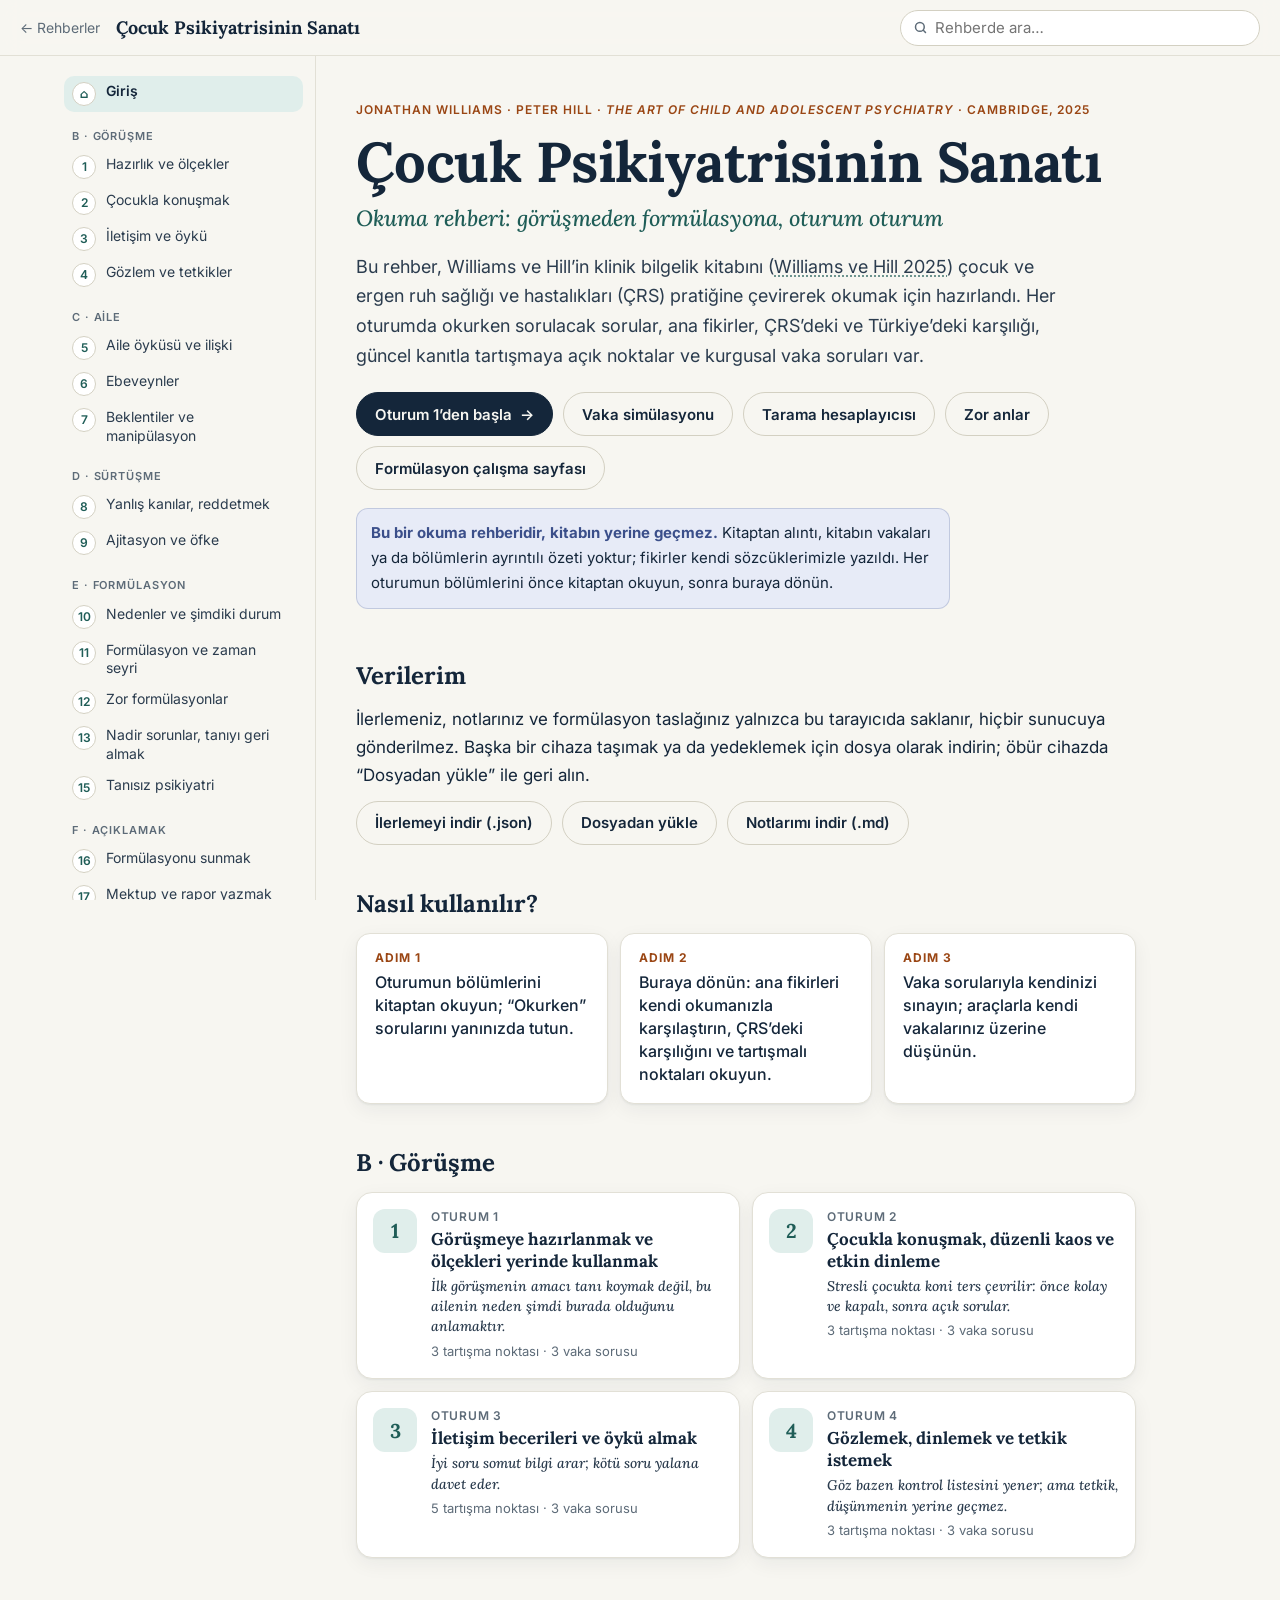
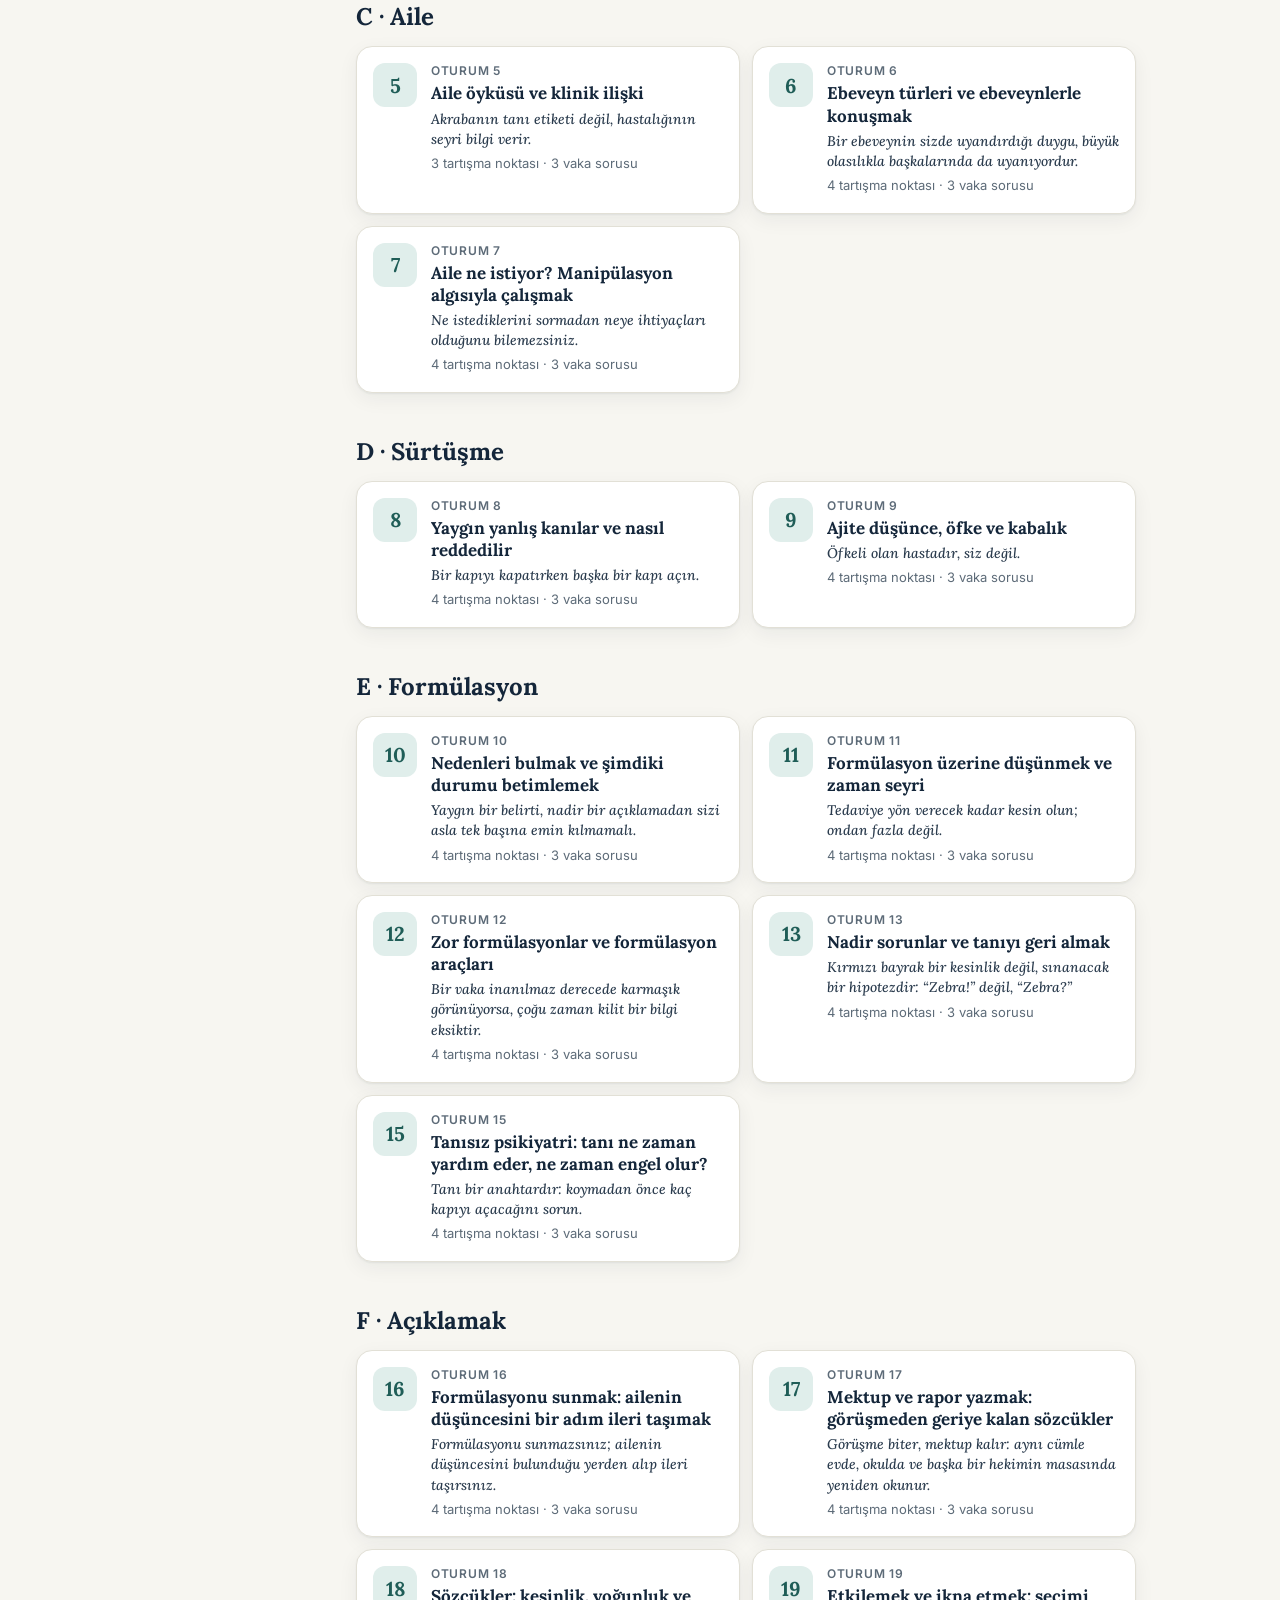
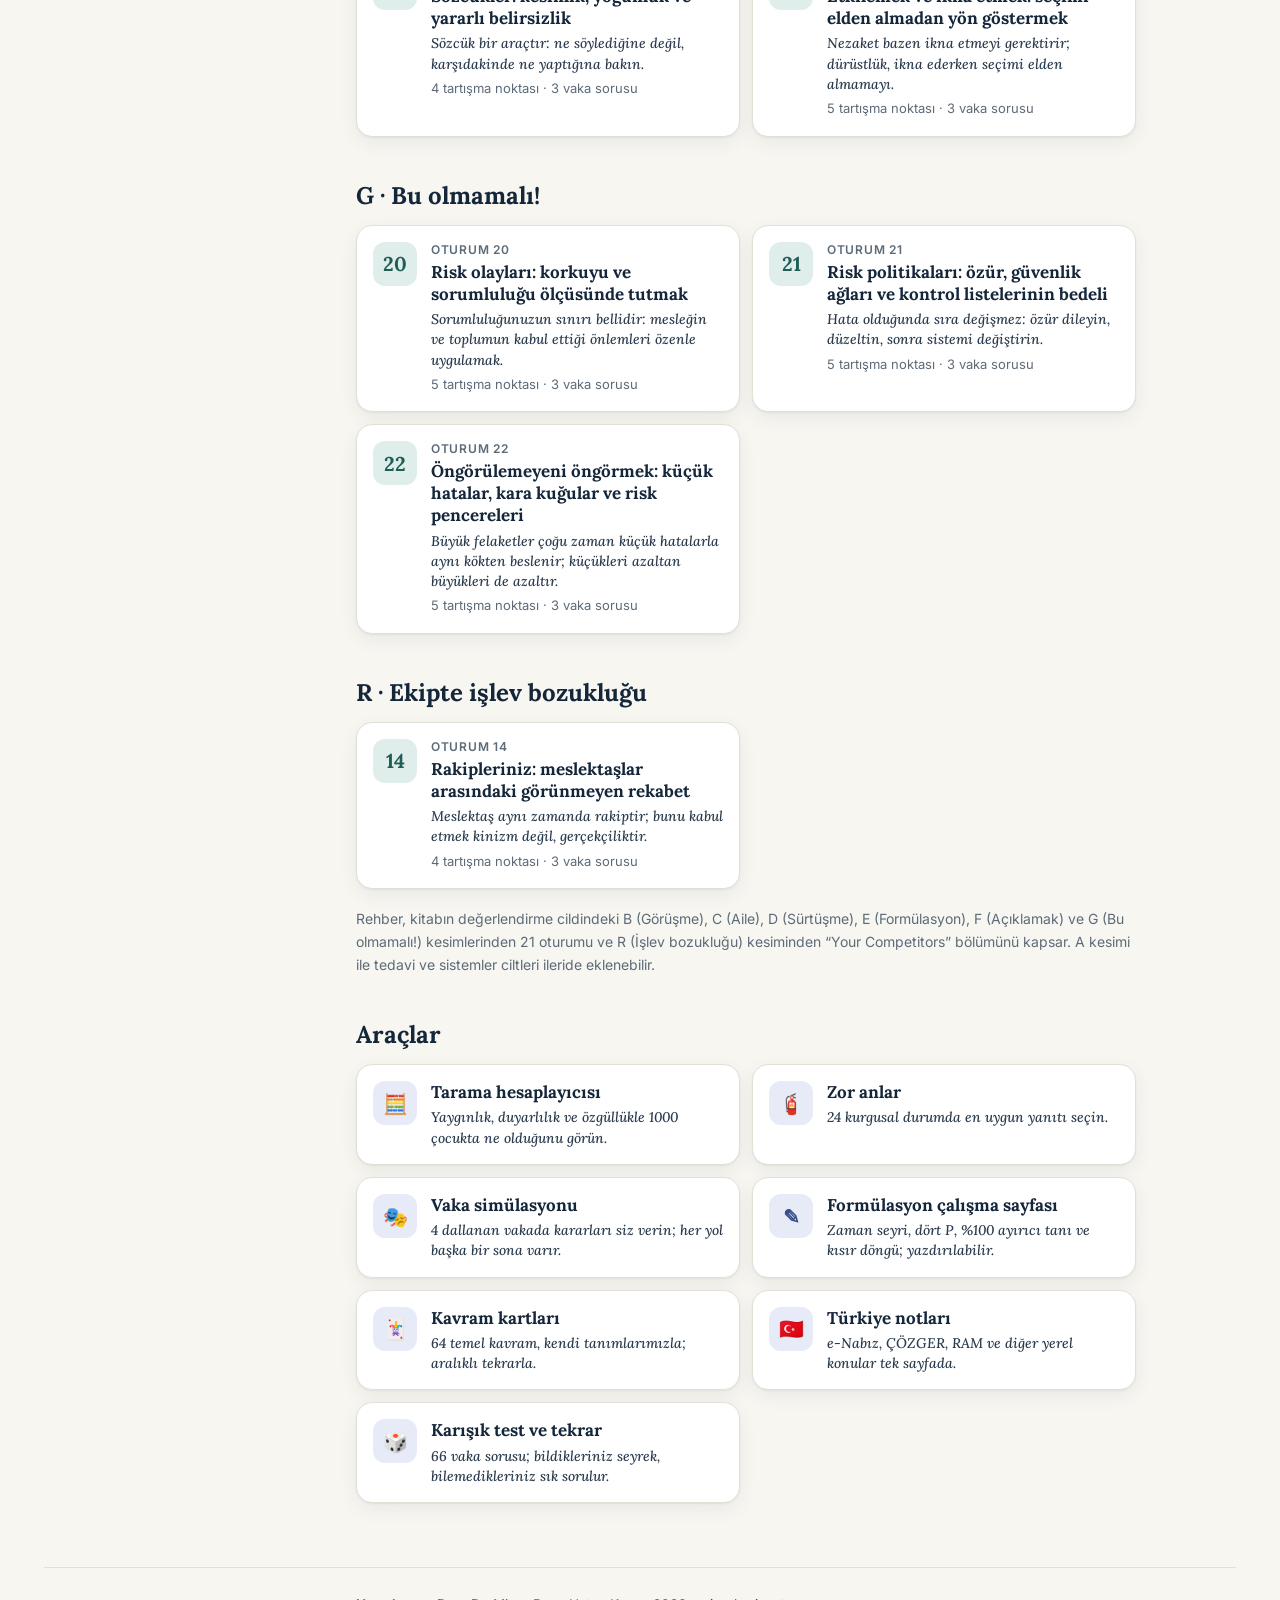
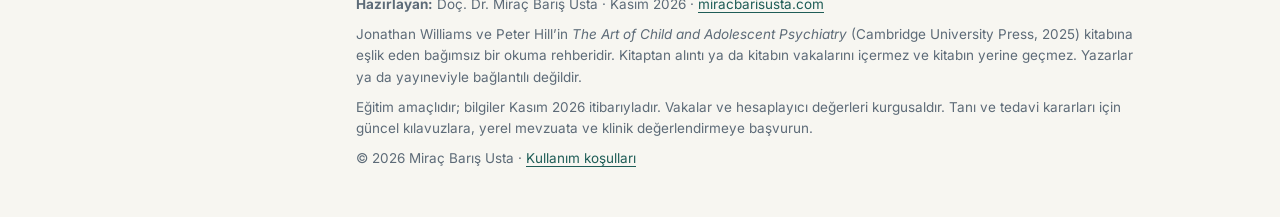
==== commit 385e7438: "Yeni oturumlar 20-22: G kesimi (Bu olmamalı!) Rehber yeniden üretildi: 22 oturum, 66 vaka sorusu, 89" ====
--- a/index.html
+++ b/index.html
@@ -4,11 +4,11 @@
 <meta charset="utf-8">
 <meta name="viewport" content="width=device-width, initial-scale=1, viewport-fit=cover">
 <title>Çocuk Psikiyatrisinin Sanatı · Okuma Rehberi · Doç. Dr. Miraç Barış Usta</title>
-<meta name="description" content="Williams ve Hill’in The Art of Child and Adolescent Psychiatry kitabına eşlik eden etkileşimli okuma rehberi: görüşme, aile, sürtüşme, formülasyon ve açıklama kesimlerinden 19 oturum için ana fikirler, ÇRS ve Türkiye karşılığı, tartışmaya açık noktalar, kurgusal vaka soruları, dallanan vaka simülasyonları, aralıklı tekrar, tarama hesaplayıcısı, zor anlar alıştırması ve formülasyon çalışma sayfası.">
+<meta name="description" content="Williams ve Hill’in The Art of Child and Adolescent Psychiatry kitabına eşlik eden etkileşimli okuma rehberi: görüşme, aile, sürtüşme, formülasyon, açıklama ve risk kesimlerinden 22 oturum için ana fikirler, ÇRS ve Türkiye karşılığı, tartışmaya açık noktalar, kurgusal vaka soruları, dallanan vaka simülasyonları, aralıklı tekrar, tarama hesaplayıcısı, zor anlar alıştırması ve formülasyon çalışma sayfası.">
 <meta name="author" content="Miraç Barış Usta">
 <meta name="theme-color" content="#f7f6f1">
 <meta property="og:title" content="Çocuk Psikiyatrisinin Sanatı · Okuma Rehberi">
-<meta property="og:description" content="Williams ve Hill’in The Art of Child and Adolescent Psychiatry kitabına eşlik eden etkileşimli okuma rehberi: görüşme, aile, sürtüşme, formülasyon ve açıklama kesimlerinden 19 oturum için ana fikirler, ÇRS ve Türkiye karşılığı, tartışmaya açık noktalar, kurgusal vaka soruları, dallanan vaka simülasyonları, aralıklı tekrar, tarama hesaplayıcısı, zor anlar alıştırması ve formülasyon çalışma sayfası.">
+<meta property="og:description" content="Williams ve Hill’in The Art of Child and Adolescent Psychiatry kitabına eşlik eden etkileşimli okuma rehberi: görüşme, aile, sürtüşme, formülasyon, açıklama ve risk kesimlerinden 22 oturum için ana fikirler, ÇRS ve Türkiye karşılığı, tartışmaya açık noktalar, kurgusal vaka soruları, dallanan vaka simülasyonları, aralıklı tekrar, tarama hesaplayıcısı, zor anlar alıştırması ve formülasyon çalışma sayfası.">
 <meta property="og:type" content="website">
 <meta property="og:url" content="https://miracbarisusta.com/cocuk-psikiyatrisi-sanati/">
 <link rel="canonical" href="https://miracbarisusta.com/cocuk-psikiyatrisi-sanati/">
@@ -31,7 +31,7 @@
   <button type="button" class="menu-dugme" aria-controls="yan" aria-expanded="false">Oturumlar</button>
 </header>
 <div class="duzen">
-<nav class="yan" id="yan" aria-label="Rehber içeriği"><div class="yan-ic"><ol class="nav-liste"><li><a href="#/" data-nav="giris"><span class="nav-no" aria-hidden="true">⌂</span><span class="nav-ad">Giriş</span></a></li></ol><p class="nav-baslik">B · Görüşme</p><ol class="nav-liste"><li><a href="#/oturum-1" data-nav="oturum-1"><span class="nav-no" aria-hidden="true">1</span><span class="nav-ad">Hazırlık ve ölçekler</span><span class="nav-durum" data-durum-nav="oturum-1"></span></a></li><li><a href="#/oturum-2" data-nav="oturum-2"><span class="nav-no" aria-hidden="true">2</span><span class="nav-ad">Çocukla konuşmak</span><span class="nav-durum" data-durum-nav="oturum-2"></span></a></li><li><a href="#/oturum-3" data-nav="oturum-3"><span class="nav-no" aria-hidden="true">3</span><span class="nav-ad">İletişim ve öykü</span><span class="nav-durum" data-durum-nav="oturum-3"></span></a></li><li><a href="#/oturum-4" data-nav="oturum-4"><span class="nav-no" aria-hidden="true">4</span><span class="nav-ad">Gözlem ve tetkikler</span><span class="nav-durum" data-durum-nav="oturum-4"></span></a></li></ol><p class="nav-baslik">C · Aile</p><ol class="nav-liste"><li><a href="#/oturum-5" data-nav="oturum-5"><span class="nav-no" aria-hidden="true">5</span><span class="nav-ad">Aile öyküsü ve ilişki</span><span class="nav-durum" data-durum-nav="oturum-5"></span></a></li><li><a href="#/oturum-6" data-nav="oturum-6"><span class="nav-no" aria-hidden="true">6</span><span class="nav-ad">Ebeveynler</span><span class="nav-durum" data-durum-nav="oturum-6"></span></a></li><li><a href="#/oturum-7" data-nav="oturum-7"><span class="nav-no" aria-hidden="true">7</span><span class="nav-ad">Beklentiler ve manipülasyon</span><span class="nav-durum" data-durum-nav="oturum-7"></span></a></li></ol><p class="nav-baslik">D · Sürtüşme</p><ol class="nav-liste"><li><a href="#/oturum-8" data-nav="oturum-8"><span class="nav-no" aria-hidden="true">8</span><span class="nav-ad">Yanlış kanılar, reddetmek</span><span class="nav-durum" data-durum-nav="oturum-8"></span></a></li><li><a href="#/oturum-9" data-nav="oturum-9"><span class="nav-no" aria-hidden="true">9</span><span class="nav-ad">Ajitasyon ve öfke</span><span class="nav-durum" data-durum-nav="oturum-9"></span></a></li></ol><p class="nav-baslik">E · Formülasyon</p><ol class="nav-liste"><li><a href="#/oturum-10" data-nav="oturum-10"><span class="nav-no" aria-hidden="true">10</span><span class="nav-ad">Nedenler ve şimdiki durum</span><span class="nav-durum" data-durum-nav="oturum-10"></span></a></li><li><a href="#/oturum-11" data-nav="oturum-11"><span class="nav-no" aria-hidden="true">11</span><span class="nav-ad">Formülasyon ve zaman seyri</span><span class="nav-durum" data-durum-nav="oturum-11"></span></a></li><li><a href="#/oturum-12" data-nav="oturum-12"><span class="nav-no" aria-hidden="true">12</span><span class="nav-ad">Zor formülasyonlar</span><span class="nav-durum" data-durum-nav="oturum-12"></span></a></li><li><a href="#/oturum-13" data-nav="oturum-13"><span class="nav-no" aria-hidden="true">13</span><span class="nav-ad">Nadir sorunlar, tanıyı geri almak</span><span class="nav-durum" data-durum-nav="oturum-13"></span></a></li><li><a href="#/oturum-15" data-nav="oturum-15"><span class="nav-no" aria-hidden="true">15</span><span class="nav-ad">Tanısız psikiyatri</span><span class="nav-durum" data-durum-nav="oturum-15"></span></a></li></ol><p class="nav-baslik">F · Açıklamak</p><ol class="nav-liste"><li><a href="#/oturum-16" data-nav="oturum-16"><span class="nav-no" aria-hidden="true">16</span><span class="nav-ad">Formülasyonu sunmak</span><span class="nav-durum" data-durum-nav="oturum-16"></span></a></li><li><a href="#/oturum-17" data-nav="oturum-17"><span class="nav-no" aria-hidden="true">17</span><span class="nav-ad">Mektup ve rapor yazmak</span><span class="nav-durum" data-durum-nav="oturum-17"></span></a></li><li><a href="#/oturum-18" data-nav="oturum-18"><span class="nav-no" aria-hidden="true">18</span><span class="nav-ad">Sözcükler</span><span class="nav-durum" data-durum-nav="oturum-18"></span></a></li><li><a href="#/oturum-19" data-nav="oturum-19"><span class="nav-no" aria-hidden="true">19</span><span class="nav-ad">Etkilemek ve ikna etmek</span><span class="nav-durum" data-durum-nav="oturum-19"></span></a></li></ol><p class="nav-baslik">R · Ekipte işlev bozukluğu</p><ol class="nav-liste"><li><a href="#/oturum-14" data-nav="oturum-14"><span class="nav-no" aria-hidden="true">14</span><span class="nav-ad">Rakipleriniz</span><span class="nav-durum" data-durum-nav="oturum-14"></span></a></li></ol><p class="nav-baslik">Araçlar</p><ol class="nav-liste"><li><a href="#/tarama" data-nav="tarama"><span class="nav-no" aria-hidden="true">🧮</span><span class="nav-ad">Tarama hesaplayıcısı</span><span class="nav-durum" data-durum-nav="tarama"></span></a></li><li><a href="#/zor-anlar" data-nav="zor-anlar"><span class="nav-no" aria-hidden="true">🧯</span><span class="nav-ad">Zor anlar</span><span class="nav-durum" data-durum-nav="zor-anlar"></span></a></li><li><a href="#/simulasyon" data-nav="simulasyon"><span class="nav-no" aria-hidden="true">🎭</span><span class="nav-ad">Vaka simülasyonu</span><span class="nav-durum" data-durum-nav="simulasyon"></span></a></li><li><a href="#/formulasyon" data-nav="formulasyon"><span class="nav-no" aria-hidden="true">✎</span><span class="nav-ad">Formülasyon sayfası</span><span class="nav-durum" data-durum-nav="formulasyon"></span></a></li><li><a href="#/kavramlar" data-nav="kavramlar"><span class="nav-no" aria-hidden="true">🃏</span><span class="nav-ad">Kavram kartları</span><span class="nav-durum" data-durum-nav="kavramlar"></span></a></li><li><a href="#/turkiye" data-nav="turkiye"><span class="nav-no" aria-hidden="true">TR</span><span class="nav-ad">Türkiye notları</span><span class="nav-durum" data-durum-nav="turkiye"></span></a></li><li><a href="#/tekrar" data-nav="tekrar"><span class="nav-no" aria-hidden="true">🎲</span><span class="nav-ad">Karışık test ve tekrar</span><span class="nav-durum" data-durum-nav="tekrar"></span></a></li><li><a href="#/kaynakca" data-nav="kaynakca"><span class="nav-no" aria-hidden="true">§</span><span class="nav-ad">Kaynakça</span><span class="nav-durum" data-durum-nav="kaynakca"></span></a></li></ol><p class="ilerleme" data-ilerleme></p></div></nav>
+<nav class="yan" id="yan" aria-label="Rehber içeriği"><div class="yan-ic"><ol class="nav-liste"><li><a href="#/" data-nav="giris"><span class="nav-no" aria-hidden="true">⌂</span><span class="nav-ad">Giriş</span></a></li></ol><p class="nav-baslik">B · Görüşme</p><ol class="nav-liste"><li><a href="#/oturum-1" data-nav="oturum-1"><span class="nav-no" aria-hidden="true">1</span><span class="nav-ad">Hazırlık ve ölçekler</span><span class="nav-durum" data-durum-nav="oturum-1"></span></a></li><li><a href="#/oturum-2" data-nav="oturum-2"><span class="nav-no" aria-hidden="true">2</span><span class="nav-ad">Çocukla konuşmak</span><span class="nav-durum" data-durum-nav="oturum-2"></span></a></li><li><a href="#/oturum-3" data-nav="oturum-3"><span class="nav-no" aria-hidden="true">3</span><span class="nav-ad">İletişim ve öykü</span><span class="nav-durum" data-durum-nav="oturum-3"></span></a></li><li><a href="#/oturum-4" data-nav="oturum-4"><span class="nav-no" aria-hidden="true">4</span><span class="nav-ad">Gözlem ve tetkikler</span><span class="nav-durum" data-durum-nav="oturum-4"></span></a></li></ol><p class="nav-baslik">C · Aile</p><ol class="nav-liste"><li><a href="#/oturum-5" data-nav="oturum-5"><span class="nav-no" aria-hidden="true">5</span><span class="nav-ad">Aile öyküsü ve ilişki</span><span class="nav-durum" data-durum-nav="oturum-5"></span></a></li><li><a href="#/oturum-6" data-nav="oturum-6"><span class="nav-no" aria-hidden="true">6</span><span class="nav-ad">Ebeveynler</span><span class="nav-durum" data-durum-nav="oturum-6"></span></a></li><li><a href="#/oturum-7" data-nav="oturum-7"><span class="nav-no" aria-hidden="true">7</span><span class="nav-ad">Beklentiler ve manipülasyon</span><span class="nav-durum" data-durum-nav="oturum-7"></span></a></li></ol><p class="nav-baslik">D · Sürtüşme</p><ol class="nav-liste"><li><a href="#/oturum-8" data-nav="oturum-8"><span class="nav-no" aria-hidden="true">8</span><span class="nav-ad">Yanlış kanılar, reddetmek</span><span class="nav-durum" data-durum-nav="oturum-8"></span></a></li><li><a href="#/oturum-9" data-nav="oturum-9"><span class="nav-no" aria-hidden="true">9</span><span class="nav-ad">Ajitasyon ve öfke</span><span class="nav-durum" data-durum-nav="oturum-9"></span></a></li></ol><p class="nav-baslik">E · Formülasyon</p><ol class="nav-liste"><li><a href="#/oturum-10" data-nav="oturum-10"><span class="nav-no" aria-hidden="true">10</span><span class="nav-ad">Nedenler ve şimdiki durum</span><span class="nav-durum" data-durum-nav="oturum-10"></span></a></li><li><a href="#/oturum-11" data-nav="oturum-11"><span class="nav-no" aria-hidden="true">11</span><span class="nav-ad">Formülasyon ve zaman seyri</span><span class="nav-durum" data-durum-nav="oturum-11"></span></a></li><li><a href="#/oturum-12" data-nav="oturum-12"><span class="nav-no" aria-hidden="true">12</span><span class="nav-ad">Zor formülasyonlar</span><span class="nav-durum" data-durum-nav="oturum-12"></span></a></li><li><a href="#/oturum-13" data-nav="oturum-13"><span class="nav-no" aria-hidden="true">13</span><span class="nav-ad">Nadir sorunlar, tanıyı geri almak</span><span class="nav-durum" data-durum-nav="oturum-13"></span></a></li><li><a href="#/oturum-15" data-nav="oturum-15"><span class="nav-no" aria-hidden="true">15</span><span class="nav-ad">Tanısız psikiyatri</span><span class="nav-durum" data-durum-nav="oturum-15"></span></a></li></ol><p class="nav-baslik">F · Açıklamak</p><ol class="nav-liste"><li><a href="#/oturum-16" data-nav="oturum-16"><span class="nav-no" aria-hidden="true">16</span><span class="nav-ad">Formülasyonu sunmak</span><span class="nav-durum" data-durum-nav="oturum-16"></span></a></li><li><a href="#/oturum-17" data-nav="oturum-17"><span class="nav-no" aria-hidden="true">17</span><span class="nav-ad">Mektup ve rapor yazmak</span><span class="nav-durum" data-durum-nav="oturum-17"></span></a></li><li><a href="#/oturum-18" data-nav="oturum-18"><span class="nav-no" aria-hidden="true">18</span><span class="nav-ad">Sözcükler</span><span class="nav-durum" data-durum-nav="oturum-18"></span></a></li><li><a href="#/oturum-19" data-nav="oturum-19"><span class="nav-no" aria-hidden="true">19</span><span class="nav-ad">Etkilemek ve ikna etmek</span><span class="nav-durum" data-durum-nav="oturum-19"></span></a></li></ol><p class="nav-baslik">G · Bu olmamalı!</p><ol class="nav-liste"><li><a href="#/oturum-20" data-nav="oturum-20"><span class="nav-no" aria-hidden="true">20</span><span class="nav-ad">Risk olayları</span><span class="nav-durum" data-durum-nav="oturum-20"></span></a></li><li><a href="#/oturum-21" data-nav="oturum-21"><span class="nav-no" aria-hidden="true">21</span><span class="nav-ad">Risk politikaları</span><span class="nav-durum" data-durum-nav="oturum-21"></span></a></li><li><a href="#/oturum-22" data-nav="oturum-22"><span class="nav-no" aria-hidden="true">22</span><span class="nav-ad">Öngörülemeyeni öngörmek</span><span class="nav-durum" data-durum-nav="oturum-22"></span></a></li></ol><p class="nav-baslik">R · Ekipte işlev bozukluğu</p><ol class="nav-liste"><li><a href="#/oturum-14" data-nav="oturum-14"><span class="nav-no" aria-hidden="true">14</span><span class="nav-ad">Rakipleriniz</span><span class="nav-durum" data-durum-nav="oturum-14"></span></a></li></ol><p class="nav-baslik">Araçlar</p><ol class="nav-liste"><li><a href="#/tarama" data-nav="tarama"><span class="nav-no" aria-hidden="true">🧮</span><span class="nav-ad">Tarama hesaplayıcısı</span><span class="nav-durum" data-durum-nav="tarama"></span></a></li><li><a href="#/zor-anlar" data-nav="zor-anlar"><span class="nav-no" aria-hidden="true">🧯</span><span class="nav-ad">Zor anlar</span><span class="nav-durum" data-durum-nav="zor-anlar"></span></a></li><li><a href="#/simulasyon" data-nav="simulasyon"><span class="nav-no" aria-hidden="true">🎭</span><span class="nav-ad">Vaka simülasyonu</span><span class="nav-durum" data-durum-nav="simulasyon"></span></a></li><li><a href="#/formulasyon" data-nav="formulasyon"><span class="nav-no" aria-hidden="true">✎</span><span class="nav-ad">Formülasyon sayfası</span><span class="nav-durum" data-durum-nav="formulasyon"></span></a></li><li><a href="#/kavramlar" data-nav="kavramlar"><span class="nav-no" aria-hidden="true">🃏</span><span class="nav-ad">Kavram kartları</span><span class="nav-durum" data-durum-nav="kavramlar"></span></a></li><li><a href="#/turkiye" data-nav="turkiye"><span class="nav-no" aria-hidden="true">TR</span><span class="nav-ad">Türkiye notları</span><span class="nav-durum" data-durum-nav="turkiye"></span></a></li><li><a href="#/tekrar" data-nav="tekrar"><span class="nav-no" aria-hidden="true">🎲</span><span class="nav-ad">Karışık test ve tekrar</span><span class="nav-durum" data-durum-nav="tekrar"></span></a></li><li><a href="#/kaynakca" data-nav="kaynakca"><span class="nav-no" aria-hidden="true">§</span><span class="nav-ad">Kaynakça</span><span class="nav-durum" data-durum-nav="kaynakca"></span></a></li></ol><p class="ilerleme" data-ilerleme></p></div></nav>
 <main id="icerik" tabindex="-1">
 <section class="view aktif" id="v-giris" data-view="giris" data-baslik="Giriş" aria-label="Giriş">
 <div class="kahraman">
@@ -63,12 +63,12 @@
 <ol><li data-ara><span class="kural-no">1</span> Oturumun bölümlerini kitaptan okuyun; “Okurken” sorularını yanınızda tutun.</li>
 <li data-ara><span class="kural-no">2</span> Buraya dönün: ana fikirleri kendi okumanızla karşılaştırın, ÇRS’deki karşılığını ve tartışmalı noktaları okuyun.</li>
 <li data-ara><span class="kural-no">3</span> Vaka sorularıyla kendinizi sınayın; araçlarla kendi vakalarınız üzerine düşünün.</li></ol></section>
-<section aria-labelledby="kes-B-b"><h2 id="kes-B-b" class="bolum-baslik">B · Görüşme</h2><ol class="kartlar"><li><a class="kart" href="#/oturum-1" data-kart="oturum-1"><span class="kart-no" aria-hidden="true">1</span><span class="kart-govde"><span class="kart-ust">Oturum 1</span><span class="kart-baslik">Görüşmeye hazırlanmak ve ölçekleri yerinde kullanmak</span><span class="kart-slogan">İlk görüşmenin amacı tanı koymak değil, bu ailenin neden şimdi burada olduğunu anlamaktır.</span><span class="kart-meta">3 tartışma noktası · 3 vaka sorusu</span><span class="kart-durum" data-durum="oturum-1"></span></span></a></li><li><a class="kart" href="#/oturum-2" data-kart="oturum-2"><span class="kart-no" aria-hidden="true">2</span><span class="kart-govde"><span class="kart-ust">Oturum 2</span><span class="kart-baslik">Çocukla konuşmak, düzenli kaos ve etkin dinleme</span><span class="kart-slogan">Stresli çocukta koni ters çevrilir: önce kolay ve kapalı, sonra açık sorular.</span><span class="kart-meta">3 tartışma noktası · 3 vaka sorusu</span><span class="kart-durum" data-durum="oturum-2"></span></span></a></li><li><a class="kart" href="#/oturum-3" data-kart="oturum-3"><span class="kart-no" aria-hidden="true">3</span><span class="kart-govde"><span class="kart-ust">Oturum 3</span><span class="kart-baslik">İletişim becerileri ve öykü almak</span><span class="kart-slogan">İyi soru somut bilgi arar; kötü soru yalana davet eder.</span><span class="kart-meta">5 tartışma noktası · 3 vaka sorusu</span><span class="kart-durum" data-durum="oturum-3"></span></span></a></li><li><a class="kart" href="#/oturum-4" data-kart="oturum-4"><span class="kart-no" aria-hidden="true">4</span><span class="kart-govde"><span class="kart-ust">Oturum 4</span><span class="kart-baslik">Gözlemek, dinlemek ve tetkik istemek</span><span class="kart-slogan">Göz bazen kontrol listesini yener; ama tetkik, düşünmenin yerine geçmez.</span><span class="kart-meta">3 tartışma noktası · 3 vaka sorusu</span><span class="kart-durum" data-durum="oturum-4"></span></span></a></li></ol></section><section aria-labelledby="kes-C-b"><h2 id="kes-C-b" class="bolum-baslik">C · Aile</h2><ol class="kartlar"><li><a class="kart" href="#/oturum-5" data-kart="oturum-5"><span class="kart-no" aria-hidden="true">5</span><span class="kart-govde"><span class="kart-ust">Oturum 5</span><span class="kart-baslik">Aile öyküsü ve klinik ilişki</span><span class="kart-slogan">Akrabanın tanı etiketi değil, hastalığının seyri bilgi verir.</span><span class="kart-meta">3 tartışma noktası · 3 vaka sorusu</span><span class="kart-durum" data-durum="oturum-5"></span></span></a></li><li><a class="kart" href="#/oturum-6" data-kart="oturum-6"><span class="kart-no" aria-hidden="true">6</span><span class="kart-govde"><span class="kart-ust">Oturum 6</span><span class="kart-baslik">Ebeveyn türleri ve ebeveynlerle konuşmak</span><span class="kart-slogan">Bir ebeveynin sizde uyandırdığı duygu, büyük olasılıkla başkalarında da uyanıyordur.</span><span class="kart-meta">4 tartışma noktası · 3 vaka sorusu</span><span class="kart-durum" data-durum="oturum-6"></span></span></a></li><li><a class="kart" href="#/oturum-7" data-kart="oturum-7"><span class="kart-no" aria-hidden="true">7</span><span class="kart-govde"><span class="kart-ust">Oturum 7</span><span class="kart-baslik">Aile ne istiyor? Manipülasyon algısıyla çalışmak</span><span class="kart-slogan">Ne istediklerini sormadan neye ihtiyaçları olduğunu bilemezsiniz.</span><span class="kart-meta">4 tartışma noktası · 3 vaka sorusu</span><span class="kart-durum" data-durum="oturum-7"></span></span></a></li></ol></section><section aria-labelledby="kes-D-b"><h2 id="kes-D-b" class="bolum-baslik">D · Sürtüşme</h2><ol class="kartlar"><li><a class="kart" href="#/oturum-8" data-kart="oturum-8"><span class="kart-no" aria-hidden="true">8</span><span class="kart-govde"><span class="kart-ust">Oturum 8</span><span class="kart-baslik">Yaygın yanlış kanılar ve nasıl reddedilir</span><span class="kart-slogan">Bir kapıyı kapatırken başka bir kapı açın.</span><span class="kart-meta">4 tartışma noktası · 3 vaka sorusu</span><span class="kart-durum" data-durum="oturum-8"></span></span></a></li><li><a class="kart" href="#/oturum-9" data-kart="oturum-9"><span class="kart-no" aria-hidden="true">9</span><span class="kart-govde"><span class="kart-ust">Oturum 9</span><span class="kart-baslik">Ajite düşünce, öfke ve kabalık</span><span class="kart-slogan">Öfkeli olan hastadır, siz değil.</span><span class="kart-meta">4 tartışma noktası · 3 vaka sorusu</span><span class="kart-durum" data-durum="oturum-9"></span></span></a></li></ol></section><section aria-labelledby="kes-E-b"><h2 id="kes-E-b" class="bolum-baslik">E · Formülasyon</h2><ol class="kartlar"><li><a class="kart" href="#/oturum-10" data-kart="oturum-10"><span class="kart-no" aria-hidden="true">10</span><span class="kart-govde"><span class="kart-ust">Oturum 10</span><span class="kart-baslik">Nedenleri bulmak ve şimdiki durumu betimlemek</span><span class="kart-slogan">Yaygın bir belirti, nadir bir açıklamadan sizi asla tek başına emin kılmamalı.</span><span class="kart-meta">4 tartışma noktası · 3 vaka sorusu</span><span class="kart-durum" data-durum="oturum-10"></span></span></a></li><li><a class="kart" href="#/oturum-11" data-kart="oturum-11"><span class="kart-no" aria-hidden="true">11</span><span class="kart-govde"><span class="kart-ust">Oturum 11</span><span class="kart-baslik">Formülasyon üzerine düşünmek ve zaman seyri</span><span class="kart-slogan">Tedaviye yön verecek kadar kesin olun; ondan fazla değil.</span><span class="kart-meta">4 tartışma noktası · 3 vaka sorusu</span><span class="kart-durum" data-durum="oturum-11"></span></span></a></li><li><a class="kart" href="#/oturum-12" data-kart="oturum-12"><span class="kart-no" aria-hidden="true">12</span><span class="kart-govde"><span class="kart-ust">Oturum 12</span><span class="kart-baslik">Zor formülasyonlar ve formülasyon araçları</span><span class="kart-slogan">Bir vaka inanılmaz derecede karmaşık görünüyorsa, çoğu zaman kilit bir bilgi eksiktir.</span><span class="kart-meta">4 tartışma noktası · 3 vaka sorusu</span><span class="kart-durum" data-durum="oturum-12"></span></span></a></li><li><a class="kart" href="#/oturum-13" data-kart="oturum-13"><span class="kart-no" aria-hidden="true">13</span><span class="kart-govde"><span class="kart-ust">Oturum 13</span><span class="kart-baslik">Nadir sorunlar ve tanıyı geri almak</span><span class="kart-slogan">Kırmızı bayrak bir kesinlik değil, sınanacak bir hipotezdir: “Zebra!” değil, “Zebra?”</span><span class="kart-meta">4 tartışma noktası · 3 vaka sorusu</span><span class="kart-durum" data-durum="oturum-13"></span></span></a></li><li><a class="kart" href="#/oturum-15" data-kart="oturum-15"><span class="kart-no" aria-hidden="true">15</span><span class="kart-govde"><span class="kart-ust">Oturum 15</span><span class="kart-baslik">Tanısız psikiyatri: tanı ne zaman yardım eder, ne zaman engel olur?</span><span class="kart-slogan">Tanı bir anahtardır: koymadan önce kaç kapıyı açacağını sorun.</span><span class="kart-meta">4 tartışma noktası · 3 vaka sorusu</span><span class="kart-durum" data-durum="oturum-15"></span></span></a></li></ol></section><section aria-labelledby="kes-F-b"><h2 id="kes-F-b" class="bolum-baslik">F · Açıklamak</h2><ol class="kartlar"><li><a class="kart" href="#/oturum-16" data-kart="oturum-16"><span class="kart-no" aria-hidden="true">16</span><span class="kart-govde"><span class="kart-ust">Oturum 16</span><span class="kart-baslik">Formülasyonu sunmak: ailenin düşüncesini bir adım ileri taşımak</span><span class="kart-slogan">Formülasyonu sunmazsınız; ailenin düşüncesini bulunduğu yerden alıp ileri taşırsınız.</span><span class="kart-meta">4 tartışma noktası · 3 vaka sorusu</span><span class="kart-durum" data-durum="oturum-16"></span></span></a></li><li><a class="kart" href="#/oturum-17" data-kart="oturum-17"><span class="kart-no" aria-hidden="true">17</span><span class="kart-govde"><span class="kart-ust">Oturum 17</span><span class="kart-baslik">Mektup ve rapor yazmak: görüşmeden geriye kalan sözcükler</span><span class="kart-slogan">Görüşme biter, mektup kalır: aynı cümle evde, okulda ve başka bir hekimin masasında yeniden okunur.</span><span class="kart-meta">4 tartışma noktası · 3 vaka sorusu</span><span class="kart-durum" data-durum="oturum-17"></span></span></a></li><li><a class="kart" href="#/oturum-18" data-kart="oturum-18"><span class="kart-no" aria-hidden="true">18</span><span class="kart-govde"><span class="kart-ust">Oturum 18</span><span class="kart-baslik">Sözcükler: kesinlik, yoğunluk ve yararlı belirsizlik</span><span class="kart-slogan">Sözcük bir araçtır: ne söylediğine değil, karşıdakinde ne yaptığına bakın.</span><span class="kart-meta">4 tartışma noktası · 3 vaka sorusu</span><span class="kart-durum" data-durum="oturum-18"></span></span></a></li><li><a class="kart" href="#/oturum-19" data-kart="oturum-19"><span class="kart-no" aria-hidden="true">19</span><span class="kart-govde"><span class="kart-ust">Oturum 19</span><span class="kart-baslik">Etkilemek ve ikna etmek: seçimi elden almadan yön göstermek</span><span class="kart-slogan">Nezaket bazen ikna etmeyi gerektirir; dürüstlük, ikna ederken seçimi elden almamayı.</span><span class="kart-meta">5 tartışma noktası · 3 vaka sorusu</span><span class="kart-durum" data-durum="oturum-19"></span></span></a></li></ol></section><section aria-labelledby="kes-R-b"><h2 id="kes-R-b" class="bolum-baslik">R · Ekipte işlev bozukluğu</h2><ol class="kartlar"><li><a class="kart" href="#/oturum-14" data-kart="oturum-14"><span class="kart-no" aria-hidden="true">14</span><span class="kart-govde"><span class="kart-ust">Oturum 14</span><span class="kart-baslik">Rakipleriniz: meslektaşlar arasındaki görünmeyen rekabet</span><span class="kart-slogan">Meslektaş aynı zamanda rakiptir; bunu kabul etmek kinizm değil, gerçekçiliktir.</span><span class="kart-meta">4 tartışma noktası · 3 vaka sorusu</span><span class="kart-durum" data-durum="oturum-14"></span></span></a></li></ol></section>
-<p class="kucuk kapsam-not">Rehber, kitabın değerlendirme cildindeki B (Görüşme), C (Aile), D (Sürtüşme), E (Formülasyon) ve
-F (Açıklamak) kesimlerinden 18 oturumu ve R (İşlev bozukluğu) kesiminden “Your
-Competitors” bölümünü kapsar. A ve G kesimleri ile tedavi ve sistemler ciltleri ileride eklenebilir.</p>
-<section aria-labelledby="arac-b"><h2 id="arac-b" class="bolum-baslik">Araçlar</h2><ol class="kartlar"><li><a class="kart kart-arac" href="#/tarama"><span class="kart-no" aria-hidden="true">🧮</span><span class="kart-govde"><span class="kart-baslik">Tarama hesaplayıcısı</span><span class="kart-slogan">Yaygınlık, duyarlılık ve özgüllükle 1000 çocukta ne olduğunu görün.</span></span></a></li><li><a class="kart kart-arac" href="#/zor-anlar"><span class="kart-no" aria-hidden="true">🧯</span><span class="kart-govde"><span class="kart-baslik">Zor anlar</span><span class="kart-slogan">21 kurgusal durumda en uygun yanıtı seçin.</span></span></a></li><li><a class="kart kart-arac" href="#/simulasyon"><span class="kart-no" aria-hidden="true">🎭</span><span class="kart-govde"><span class="kart-baslik">Vaka simülasyonu</span><span class="kart-slogan">4 dallanan vakada kararları siz verin; her yol başka bir sona varır.</span></span></a></li><li><a class="kart kart-arac" href="#/formulasyon"><span class="kart-no" aria-hidden="true">✎</span><span class="kart-govde"><span class="kart-baslik">Formülasyon çalışma sayfası</span><span class="kart-slogan">Zaman seyri, dört P, %100 ayırıcı tanı ve kısır döngü; yazdırılabilir.</span></span></a></li><li><a class="kart kart-arac" href="#/kavramlar"><span class="kart-no" aria-hidden="true">🃏</span><span class="kart-govde"><span class="kart-baslik">Kavram kartları</span><span class="kart-slogan">51 temel kavram, kendi tanımlarımızla; aralıklı tekrarla.</span></span></a></li><li><a class="kart kart-arac" href="#/turkiye"><span class="kart-no" aria-hidden="true">🇹🇷</span><span class="kart-govde"><span class="kart-baslik">Türkiye notları</span><span class="kart-slogan">e-Nabız, ÇÖZGER, RAM ve diğer yerel konular tek sayfada.</span></span></a></li><li><a class="kart kart-arac" href="#/tekrar"><span class="kart-no" aria-hidden="true">🎲</span><span class="kart-govde"><span class="kart-baslik">Karışık test ve tekrar</span><span class="kart-slogan">57 vaka sorusu; bildikleriniz seyrek, bilemedikleriniz sık sorulur.</span></span></a></li></ol></section>
-</section><section class="view bolum" id="v-oturum-1" data-view="oturum-1" data-baslik="Oturum 1: Hazırlık ve ölçekler" aria-label="Oturum 1"><header class="oturum-bas"><p class="ust-baslik">B · Görüşme · Oturum 1</p><h2 tabindex="-1">Görüşmeye hazırlanmak ve ölçekleri yerinde kullanmak</h2><p class="slogan">İlk görüşmenin amacı tanı koymak değil, bu ailenin neden şimdi burada olduğunu anlamaktır.</p></header><nav class="adimlar" aria-label="Bu oturumun kısımları"><a href="#/oturum-1/okurken"><span aria-hidden="true">📖</span> Okurken</a><a href="#/oturum-1/fikirler"><span aria-hidden="true">🧭</span> Ana fikirler</a><a href="#/oturum-1/crs"><span aria-hidden="true">🧸</span> ÇRS’de</a><a href="#/oturum-1/tartisma"><span aria-hidden="true">⚖️</span> Tartışma</a><a href="#/oturum-1/test"><span aria-hidden="true">✍️</span> Sorular</a><a href="#/oturum-1/akilda"><span aria-hidden="true">🎯</span> Akılda kalsın</a><a href="#/oturum-1/not"><span aria-hidden="true">🗒️</span> Notum</a></nav><section class="adim adim-okurken" id="oturum-1-okurken" aria-labelledby="oturum-1-okurken-b"><h3 id="oturum-1-okurken-b"><span class="adim-ikon" aria-hidden="true">📖</span> Kitapta ve okurken</h3><p class="kitapta-bolum"><span>Kitapta</span> <i lang="en">B. Interviewing · Planning the Session; Questionnaires (s. 40–52)</i></p><p class="kitapta" data-ara>İki bölüm ilk randevudan önce ve sırasında yapılacakları ele alır: bağımsız bilgi toplamak, aileyi karşılamak, odayı ve süreyi göreve göre düzenlemek; ardından ölçeklerin neyi yapıp neyi yapamayacağını, tarama matematiğini ve sık kullanılan araçların sınırlarını tartışır.</p><p class="okurken-baslik">Okurken aklınızda tutun</p><ol class="okurken"><li data-ara>Yazarlar ilk görüşmenin amacını neden “öykü almak” ya da “tanı koymak” olarak tanımlamıyor?</li><li data-ara>Bir ölçek hangi durumda klinisyeni yanılgıdan korur, hangi durumda yanıltır?</li><li data-ara>Yaygınlığı düşük bir bozuklukta pozitif tarama sonucu neden çoğu zaman yanlış alarmdır?</li></ol></section><section class="adim adim-fikirler" id="oturum-1-fikirler" aria-labelledby="oturum-1-fikirler-b"><h3 id="oturum-1-fikirler-b"><span class="adim-ikon" aria-hidden="true">🧭</span> Ana fikirler</h3><ol class="fikirler"><li data-ara><p><strong>Hazırlık görüşmenin parçasıdır.</strong> Okul görüşü, önceki raporlar ve öğretmen formları randevudan önce istendiğinde görüşme tahmin yerine karşılaştırma üzerine kurulur. Ailenin ne bekleyeceğini bilmesi de kaygıyı ve “yanlış kapıya geldik” hissini azaltır.</p></li><li data-ara><p><strong>Amaç anlamaktır.</strong> İlk görüşmenin çıktısı bir etiket değil, “sorun ne ve bu aile neden şimdi burada?” sorusuna verilen bir yanıttır. Erken tanı koymak öteki açıklamaları düşünmeyi kapatabilir.</p></li><li data-ara><p><strong>Oda ve süre birer klinik araçtır.</strong> Oturma düzeni, görünür kâğıtlar, yaşa uygun oyuncaklar ve görüşme süresi ailenin ne kadar açılabileceğini etkiler. Süreyi alışkanlık değil görev belirlemelidir; ilk görüşmede acele, hata ve şikâyet üretir.</p></li><li data-ara><p><strong>Bilgi taraması, başlangıçtan itibaren.</strong> Karşılama anı, bekleme salonundaki düzen ve kimin kiminle nasıl konuştuğu, henüz soru sorulmadan toplanan gözlemlerdir. Sessiz kardeş çoğu zaman en dengeli tanıktır.</p></li><li data-ara><p><strong>Ölçek tarar, tanı koymaz.</strong> Ölçekler sistematik olmayı sağlar ve klinisyeni ilk izlenime takılmaktan korur; ama işlevselliği, bağlamı ve alternatif açıklamaları kendileri sorgulamaz.</p></li><li data-ara><p><strong>Tarama matematiği sezgiye aykırıdır.</strong> Yaygınlık düşükse, duyarlılığı ve özgüllüğü iyi bir ölçekte bile pozitif sonuçların çoğu yanlış pozitiftir. Ölçek sonucu, ön olasılıkla birlikte yorumlanmalıdır.</p></li></ol></section><section class="adim adim-crs" id="oturum-1-crs" aria-labelledby="oturum-1-crs-b"><h3 id="oturum-1-crs-b"><span class="adim-ikon" aria-hidden="true">🧸</span> ÇRS’de karşılığı</h3><p class="not"><span class="tr-rozet">TR</span> etiketli maddeler Türkiye’deki uygulamaya özgüdür; hepsi <a href="#/turkiye">Türkiye notları</a> sayfasında da toplandı.</p><ul class="crs-liste"><li data-ara>Randevudan önce okul rehberlik servisinden kısa bir gözlem notu ve varsa önceki raporları isteyin; ilk görüşme karşılaştırma yapabileceğiniz bir zemine oturur.</li><li class="crs-tr" data-ara><span class="tr-rozet" title="Türkiye notu">TR</span> Poliklinik süreleri kısa olduğunda ilk görüşmeyi iki randevuya bölmek, uzun tek görüşmeden daha uygulanabilir olabilir; ikinci randevu ilk görüşmede eksik kalanları tamamlar.</li><li class="crs-tr" data-ara><span class="tr-rozet" title="Türkiye notu">TR</span> e-Nabız’a işlenen tanılar, raporlar ve reçeteler aileye, zamanla ergenin kendisine de görünür olabilir; kayda geçen ifadeleri yargısız ve betimleyici bir dille yazın.</li><li data-ara>Aileyi bekleme salonundan kendiniz alın; kimin önce ayağa kalktığı, çocuğun kimin yanında yürüdüğü ilk formülasyon verileridir.</li><li data-ara>Görüşmeye bütün kardeşleri davet etmeyi düşünün; “sorunsuz” kardeş evdeki gündelik hayata dair çoğu zaman en az taraflı bilgiyi verir.</li><li data-ara>Ölçek puanını aileye açıklarken “bu bir tarama sonucu, tanı değil” cümlesini mutlaka kurun; aksi hâlde puan ailenin sorun haritasının merkezine yerleşir.</li><li data-ara>Öğretmen formunu DEHB tedavisinde doz ayarı ve izlem için kullanın; tanı kararını tek başına ona dayandırmayın.</li><li data-ara>Tedavi hedeflerini “daha az bağırmak” gibi bir şeyin yokluğu olarak değil, yapılacak bir davranış olarak tanımlayın; bir şeyin yokluğu tedavi hedefi olamaz.</li></ul></section><section class="adim adim-tartisma" id="oturum-1-tartisma" aria-labelledby="oturum-1-tartisma-b"><h3 id="oturum-1-tartisma-b"><span class="adim-ikon" aria-hidden="true">⚖️</span> Tartışmaya açık</h3><p class="not">Kitabın önerileri ile güncel kanıt arasındaki farklar ve tartışmalı noktalar. Künyeler kaynakçada; makaleler PubMed’den ya da yayıncı kayıtlarından doğrulandı.</p><div class="tartisma-liste"><article class="tartisma" data-ara><h4>Klinik yargı mı, mekanik tahmin mi?</h4><p>Tahmin görevlerinde istatistiksel formüllerin çoğu zaman klinik yargı kadar ya da ondan daha isabetli olduğu meta-analizle gösterilmiştir (<a class="atif" href="#k-grove2000" data-k="k-grove2000">Grove ve ark. 2000</a>). Kitap ise klinisyenin rolünü savunur. Bu gerilim, yapay zekâ destekli değerlendirme araçlarının nerede yardımcı, nerede sınırlı olduğunu tartışmak için iyi bir başlangıçtır.</p></article><article class="tartisma" data-ara><h4>Ölçeklerin klinik örneklemdeki değeri</h4><p>Güçler ve Güçlükler Anketi (SDQ) İngiltere’deki ulusal bir toplum örnekleminde yeterli güvenilirlik göstermiş ve yüksek puanlar bağımsız konmuş tanıların olasılığını belirgin biçimde artırmıştır (<a class="atif" href="#k-goodman2001" data-k="k-goodman2001">Goodman 2001</a>). Türkçe 2-4 yaş formunda toplam güçlük puanı için 10 kesme puanının duyarlılığı %80, özgüllüğü %88 bulunmuştur (<a class="atif" href="#k-dursun2020" data-k="k-dursun2020">Dursun ve ark. 2020</a>). Ancak bir pozitif sonucun anlamı uygulandığı örneklemdeki ön olasılığa bağlıdır: aynı puan okulda ve uzman kliniğinde farklı şeyler söyler.</p></article><article class="tartisma" data-ara><h4>Hizmet gerçekliği</h4><p>Doksan dakikalık ilk görüşme ve bilgisayarsız oda önerisi, kısa poliklinik randevularının ve zorunlu elektronik kaydın olduğu sistemlere doğrudan aktarılamaz. Neyin vazgeçilmez çekirdek olduğu her klinikte ayrıca tanımlanmalıdır.</p></article></div></section><section class="adim adim-test" id="oturum-1-test" aria-labelledby="oturum-1-test-b"><h3 id="oturum-1-test-b"><span class="adim-ikon" aria-hidden="true">✍️</span> Vaka soruları</h3><p class="not">Vakalar kurgusaldır; kitabın vakalarından alınmamıştır.</p><p class="sina-ust"><span class="sina-skor" data-test-skor="oturum-1" aria-live="polite"></span><button type="button" class="sina-sifirla" data-test-sifirla="oturum-1" hidden>Yanıtları sil</button></p><ol class="test"><li class="test-madde" data-dogru="3" data-no="0" data-ara><p class="soru">Yaygınlığın %2 olduğu bir okulda, duyarlılığı ve özgüllüğü %80 olan bir depresyon ölçeği 1000 öğrenciye uygulanıyor. Pozitif çıkan bir öğrenci için en doğru yorum hangisidir?</p><div class="secenekler" role="group" aria-label="Seçenekler"><button type="button" data-secenek="0"><span class="harf" aria-hidden="true">A</span><span>Büyük olasılıkla depresyonu vardır; tedavi başlanmalıdır</span></button><button type="button" data-secenek="1"><span class="harf" aria-hidden="true">B</span><span>Ölçek geçersizdir; sonuç dikkate alınmamalıdır</span></button><button type="button" data-secenek="2"><span class="harf" aria-hidden="true">C</span><span>Depresyon olasılığı tam olarak %80’dir</span></button><button type="button" data-secenek="3"><span class="harf" aria-hidden="true">D</span><span>Pozitif sonuçların çoğu yanlış pozitiftir; klinik görüşmeyle değerlendirilmelidir</span></button></div><div class="test-aciklama"><p><strong>Doğru yanıt: D.</strong> Bin öğrencide yaklaşık 20 gerçek vakadan 16’sı pozitif çıkar; hasta olmayan 980 kişiden yaklaşık 196’sı da pozitif çıkar. Pozitiflerin yalnızca %7–8’i gerçekten depresyondur. Ölçek tarar; tanıyı klinik görüşme koyar. Değerleri değiştirip sonucu <a href="#/tarama">tarama hesaplayıcısında</a> görebilirsiniz.</p></div></li><li class="test-madde" data-dogru="2" data-no="1" data-ara><p class="soru">DEHB şüphesiyle başvuran 9 yaşındaki bir çocuk için ilk randevudan önce yapılması en yararlı olan hangisidir?</p><div class="secenekler" role="group" aria-label="Seçenekler"><button type="button" data-secenek="0"><span class="harf" aria-hidden="true">A</span><span>Hiçbir ön bilgi istememek, böylece önyargısız görüşmek</span></button><button type="button" data-secenek="1"><span class="harf" aria-hidden="true">B</span><span>Aileden yalnızca internetten bulunan bir DEHB testini doldurmasını istemek</span></button><button type="button" data-secenek="2"><span class="harf" aria-hidden="true">C</span><span>Okuldan öğretmen gözlemi ve formu, varsa önceki raporları istemek</span></button><button type="button" data-secenek="3"><span class="harf" aria-hidden="true">D</span><span>Görüşmeyi beklemeden ilaç reçetesi hazırlamak</span></button></div><div class="test-aciklama"><p><strong>Doğru yanıt: C.</strong> Bağımsız kaynaklardan gelen bilgi, ebeveyn anlatısını sınamayı ve durumlar arası tutarlılığı değerlendirmeyi sağlar. Ön bilgi önyargı değil, karşılaştırma zemini yaratır.</p></div></li><li class="test-madde" data-dogru="0" data-no="2" data-ara><p class="soru">Bir ergenin öz-bildirim ölçeği ağır depresyon gösteriyor; ancak görüşmede çökkünlük, anhedoni ve işlevsellik kaybı gözlenmiyor. Sosyal yargısı zayıf, değerlendirmelerinde abartıya yatkın. En uygun yaklaşım hangisidir?</p><div class="secenekler" role="group" aria-label="Seçenekler"><button type="button" data-secenek="0"><span class="harf" aria-hidden="true">A</span><span>Puan ile klinik tablo arasındaki uyumsuzluğu araştırmak; tanıyı klinik değerlendirmeye ve işlevselliğe dayandırmak</span></button><button type="button" data-secenek="1"><span class="harf" aria-hidden="true">B</span><span>Ölçek puanına göre antidepresan başlamak</span></button><button type="button" data-secenek="2"><span class="harf" aria-hidden="true">C</span><span>Ergenin yalan söylediğini düşünüp ölçeği tekrarlatmak</span></button><button type="button" data-secenek="3"><span class="harf" aria-hidden="true">D</span><span>Ailenin görüşünü almadan tanı koymak</span></button></div><div class="test-aciklama"><p><strong>Doğru yanıt: A.</strong> Öz-bildirim, kişinin kendini değerlendirme biçimini yansıtır. Klinik bulgularla uyumsuz bir puan, bir bozukluktan çok kalibre olmamış bir öz-değerlendirmeyi gösterebilir. Tanı ve tedavi işlevsellik ve klinik değerlendirmeyle belirlenir.</p></div></li></ol></section><section class="adim adim-akilda" id="oturum-1-akilda" aria-labelledby="oturum-1-akilda-b"><h3 id="oturum-1-akilda-b"><span class="adim-ikon" aria-hidden="true">🎯</span> Akılda kalsın</h3><ul class="akilda"><li data-ara>Ölçek tarar, klinisyen tanı koyar; ön olasılığı bilmeden sonucu yorumlamayın.</li></ul></section><section class="adim adim-not" id="oturum-1-not" aria-labelledby="oturum-1-not-b"><h3 id="oturum-1-not-b"><span class="adim-ikon" aria-hidden="true">🗒️</span> Kendi notum</h3><div class="vaka-not"><label for="oturum-1-not-alan">Bu oturumu okurken aklınıza gelenler, kendi pratiğinizle bağlantılar</label><textarea id="oturum-1-not-alan" data-not="oturum-1" rows="4" placeholder="Hasta kimlik bilgisi yazmayın."></textarea><p class="kucuk">Yazdıklarınız yalnızca bu tarayıcıda saklanır.</p></div></section><div class="oturum-son"><button type="button" class="okundu" data-okundu="oturum-1" aria-pressed="false">Bu oturumu okudum</button><nav class="ileri-geri" aria-label="Oturumlar arasında"></nav></div></section><section class="view bolum" id="v-oturum-2" data-view="oturum-2" data-baslik="Oturum 2: Çocukla konuşmak" aria-label="Oturum 2"><header class="oturum-bas"><p class="ust-baslik">B · Görüşme · Oturum 2</p><h2 tabindex="-1">Çocukla konuşmak, düzenli kaos ve etkin dinleme</h2><p class="slogan">Stresli çocukta koni ters çevrilir: önce kolay ve kapalı, sonra açık sorular.</p></header><nav class="adimlar" aria-label="Bu oturumun kısımları"><a href="#/oturum-2/okurken"><span aria-hidden="true">📖</span> Okurken</a><a href="#/oturum-2/fikirler"><span aria-hidden="true">🧭</span> Ana fikirler</a><a href="#/oturum-2/crs"><span aria-hidden="true">🧸</span> ÇRS’de</a><a href="#/oturum-2/tartisma"><span aria-hidden="true">⚖️</span> Tartışma</a><a href="#/oturum-2/test"><span aria-hidden="true">✍️</span> Sorular</a><a href="#/oturum-2/akilda"><span aria-hidden="true">🎯</span> Akılda kalsın</a><a href="#/oturum-2/not"><span aria-hidden="true">🗒️</span> Notum</a></nav><section class="adim adim-okurken" id="oturum-2-okurken" aria-labelledby="oturum-2-okurken-b"><h3 id="oturum-2-okurken-b"><span class="adim-ikon" aria-hidden="true">📖</span> Kitapta ve okurken</h3><p class="kitapta-bolum"><span>Kitapta</span> <i lang="en">B. Interviewing · Talking to a Child; Regulated Chaos; Active Listening (s. 53–64)</i></p><p class="kitapta" data-ara>Bölümler çocukla ilişki kurmayı ve onu konuşturmayı, rutini ne zaman koruyup ne zaman bozacağınızı, odadaki gerilimin nasıl ayarlanacağını ve sözel ile sözel olmayan dinleme tekniklerini anlatır.</p><p class="okurken-baslik">Okurken aklınızda tutun</p><ol class="okurken"><li data-ara>Erişkin görüşmesindeki “açıktan kapalıya” sıra, kaygılı bir çocukta neden ters çevrilebilir?</li><li data-ara>Seansın sakin ya da gürültülü olması klinisyene hangi farklı bilgileri verir?</li><li data-ara>Etkin dinleme tekniklerinin işe yaraması için teknik yeterli midir?</li></ol></section><section class="adim adim-fikirler" id="oturum-2-fikirler" aria-labelledby="oturum-2-fikirler-b"><h3 id="oturum-2-fikirler-b"><span class="adim-ikon" aria-hidden="true">🧭</span> Ana fikirler</h3><ol class="fikirler"><li data-ara><p><strong>İlişki konuşmadan önce gelir.</strong> Küçük çocukla göz hizasında, oyun ya da çizim üzerinden kurulan temas, doğrudan sorulardan daha çok bilgi getirir. Çocuğun dünyası ev, okul ve arkadaşlar/boş zaman üçgeninde gezilebilir.</p></li><li data-ara><p><strong>Stres altında sıra değişir.</strong> Kaygılı ya da konuşamayan çocukta açık uçlu sorular tıkanmayı artırır; basit, yanıtlanabilir sorularla başlayıp güven kuruldukça açılmak daha verimlidir.</p></li><li data-ara><p><strong>“Neden” sorusu suçlar.</strong> “Neden yaptın?” çocuğu savunmaya iter; davranışın arkasında makul bir neden olabileceğini varsayan bir dil, hikâyeyi anlatmayı kolaylaştırır.</p></li><li data-ara><p><strong>Alakasız görünen söz bir ipucudur.</strong> Çocuğun konuyla ilgisiz gibi duran bir cümlesi çoğu zaman aklındaki bir şeyin ucudur; geçiştirmek yerine devamını istemek gerekir.</p></li><li data-ara><p><strong>Rutin de bozulmak için vardır.</strong> Yapılandırılmış rutin karşılaştırmayı kolaylaştırır; ama beklenmedik bir durum, rutini bozmayı gerektirebilir. Odadaki gerilimi bastırmak her zaman doğru değildir: aile içi anlaşmazlık çoğu zaman meselenin özüdür.</p></li><li data-ara><p><strong>Dinlemek bir tutumdur.</strong> Yansıtma, özetleme ve sessizlik gibi teknikler, merak ve alçakgönüllülükle birleşmediğinde mekanikleşir; aile tekniği değil tutumu hisseder.</p></li></ol></section><section class="adim adim-crs" id="oturum-2-crs" aria-labelledby="oturum-2-crs-b"><h3 id="oturum-2-crs-b"><span class="adim-ikon" aria-hidden="true">🧸</span> ÇRS’de karşılığı</h3><p class="not"><span class="tr-rozet">TR</span> etiketli maddeler Türkiye’deki uygulamaya özgüdür; hepsi <a href="#/turkiye">Türkiye notları</a> sayfasında da toplandı.</p><ul class="crs-liste"><li data-ara>Görüşmeyi ev, okul ve arkadaşlık üçgeninde yürütün; her köşe için 0–10 arası bir puan istemek, çocuğun kendi önceliğini görünür kılar.</li><li data-ara>Zorbalık, okul değişikliği ya da ailede bir kayıp, kaygılı çocuğun susmasının sık nedenleridir; bunları basit sorularla erkenden yoklayın.</li><li data-ara>Ebeveyn çocuğun yerine yanıt verdiğinde nazikçe çocuğa dönün; bu, ebeveyni dışlamadan çocuğun sesine alan açar.</li><li data-ara>Görünüşe dayalı hızlı yargılardan kaçının; bakımsız görünen bir giysinin çocuk için bambaşka bir anlamı olabilir. Önce merakla sorun.</li><li class="crs-tr" data-ara><span class="tr-rozet" title="Türkiye notu">TR</span> Psikotik belirtileri sorarken kültürel açıklama modellerini (cin, nazar, rüya) yargılamadan dinleyin; ailenin kendi açıklaması, belirtinin anlamını ve tedavi uyumunu etkiler.</li><li data-ara>Etkileşime girmeyen çocuğa “açılır” umuduyla çok sayıda seans vermek yerine, oyun, çizim ve bağımsız kaynaklarla bilgi akışını sürdürün.</li><li data-ara>Seans sonunda çocuğa ne anladığınızı onun diliyle özetleyin ve tedavi planına katılmasını isteyin; kendi planı olduğunu hisseden çocuk daha çok iş birliği yapar.</li></ul></section><section class="adim adim-tartisma" id="oturum-2-tartisma" aria-labelledby="oturum-2-tartisma-b"><h3 id="oturum-2-tartisma-b"><span class="adim-ikon" aria-hidden="true">⚖️</span> Tartışmaya açık</h3><p class="not">Kitabın önerileri ile güncel kanıt arasındaki farklar ve tartışmalı noktalar. Künyeler kaynakçada; makaleler PubMed’den ya da yayıncı kayıtlarından doğrulandı.</p><div class="tartisma-liste"><article class="tartisma" data-ara><h4>Standart iletişim modelleriyle gerilim</h4><p>Calgary-Cambridge gibi yaygın görüşme modelleri açık uçlu sorulardan kapalı sorulara giden bir sırayı öğretir (<a class="atif" href="#k-kurtz1996" data-k="k-kurtz1996">Kurtz ve Silverman 1996</a>). Kitabın stresli çocuk için önerdiği ters sıra, çocuk görüşmesinin eğitimde ve sınavlarda ayrı ölçütlerle değerlendirilmesi gerekip gerekmediği sorusunu doğurur.</p></article><article class="tartisma" data-ara><h4>Çocukta psikotik benzeri deneyimler</h4><p>Toplum çalışmalarının meta-analizinde psikotik belirtilerin ortanca yaygınlığı 9–12 yaş çocuklarda %17, 13–18 yaş ergenlerde %7,5 bulunmuştur (<a class="atif" href="#k-kelleher2012" data-k="k-kelleher2012">Kelleher ve ark. 2012</a>). Bu nedenle tek bir “ses duyma” bildirimi tanı değil, bağlamıyla birlikte değerlendirilecek bir bulgudur. Yine de önemsiz değildir: daha sonraki bir meta-analizde psikotik deneyim bildiren çocuk ve ergenlerde herhangi bir ruhsal bozukluk riski yaklaşık üç kat, psikotik bozukluk riski yaklaşık dört kat yüksek bulunmuştur (<a class="atif" href="#k-healy2019" data-k="k-healy2019">Healy ve ark. 2019</a>).</p></article><article class="tartisma" data-ara><h4>Tutum ölçülebilir mi?</h4><p>Tutumun teknikten sezildiği uyarısı, yalnızca gözlenebilir davranışları sayan (yansıtma, empati cümlesi) her değerlendirme sisteminin, insan ya da yapay zekâ tabanlı olsun, ölçemediği bir boyuta işaret eder.</p></article></div></section><section class="adim adim-test" id="oturum-2-test" aria-labelledby="oturum-2-test-b"><h3 id="oturum-2-test-b"><span class="adim-ikon" aria-hidden="true">✍️</span> Vaka soruları</h3><p class="not">Vakalar kurgusaldır; kitabın vakalarından alınmamıştır.</p><p class="sina-ust"><span class="sina-skor" data-test-skor="oturum-2" aria-live="polite"></span><button type="button" class="sina-sifirla" data-test-sifirla="oturum-2" hidden>Yanıtları sil</button></p><ol class="test"><li class="test-madde" data-dogru="2" data-no="0" data-ara><p class="soru">Okula gitmek istemeyen 8 yaşındaki bir kız, görüşmede annesinin arkasına saklanıyor ve sorulara yanıt vermiyor. En uygun başlangıç hangisidir?</p><div class="secenekler" role="group" aria-label="Seçenekler"><button type="button" data-secenek="0"><span class="harf" aria-hidden="true">A</span><span>“Bana okulda neler hissettiğini anlat” diye açık uçlu bir soru sormak</span></button><button type="button" data-secenek="1"><span class="harf" aria-hidden="true">B</span><span>Çocuk konuşana kadar beklemek</span></button><button type="button" data-secenek="2"><span class="harf" aria-hidden="true">C</span><span>Yanıtlaması kolay, kapalı sorularla ya da birlikte çizim yaparak başlamak</span></button><button type="button" data-secenek="3"><span class="harf" aria-hidden="true">D</span><span>Annesini odadan çıkarıp çocuğu yalnız bırakmak</span></button></div><div class="test-aciklama"><p><strong>Doğru yanıt: C.</strong> Stres altındaki çocukta açık uçlu sorular tıkanmayı artırabilir. Kolay sorular ve ortak bir etkinlik güven kurar; çocuk rahatladıkça açık sorulara geçilir.</p></div></li><li class="test-madde" data-dogru="3" data-no="1" data-ara><p class="soru">On yaşındaki bir erkek, kardeşini ittiğini anlatırken susuyor. Hangi ifade anlatmayı en çok kolaylaştırır?</p><div class="secenekler" role="group" aria-label="Seçenekler"><button type="button" data-secenek="0"><span class="harf" aria-hidden="true">A</span><span>“Neden ittin?”</span></button><button type="button" data-secenek="1"><span class="harf" aria-hidden="true">B</span><span>“Kardeşini itmek yanlış, biliyorsun değil mi?”</span></button><button type="button" data-secenek="2"><span class="harf" aria-hidden="true">C</span><span>“Annen seni cezalandırdı mı?”</span></button><button type="button" data-secenek="3"><span class="harf" aria-hidden="true">D</span><span>“Bunu yapmana yol açan iyi bir nedenin vardı herhalde, ne oldu?”</span></button></div><div class="test-aciklama"><p><strong>Doğru yanıt: D.</strong> “Neden” sorusu suçlama gibi duyulur ve savunmayı artırır. Davranışın arkasında anlaşılabilir bir neden olabileceğini varsayan bir dil, çocuğun kendi hikâyesini anlatmasına alan açar.</p></div></li><li class="test-madde" data-dogru="0" data-no="2" data-ara><p class="soru">Aile görüşmesinde anne ve baba, çocuğun uyku saati konusunda yüksek sesle tartışmaya başlıyor. Klinisyenin en yararlı tutumu hangisidir?</p><div class="secenekler" role="group" aria-label="Seçenekler"><button type="button" data-secenek="0"><span class="harf" aria-hidden="true">A</span><span>Tartışmayı güvenli sınırlar içinde bir süre gözlemek; anlaşmazlığın içeriğini ve örüntüsünü not etmek</span></button><button type="button" data-secenek="1"><span class="harf" aria-hidden="true">B</span><span>Tartışmayı hemen durdurup konuyu çocuğa getirmek</span></button><button type="button" data-secenek="2"><span class="harf" aria-hidden="true">C</span><span>Ebeveynlerden birine hak vermek</span></button><button type="button" data-secenek="3"><span class="harf" aria-hidden="true">D</span><span>Görüşmeyi sonlandırmak</span></button></div><div class="test-aciklama"><p><strong>Doğru yanıt: A.</strong> Odadaki gerilim çoğu zaman meselenin özünü gösterir. Güvenlik ve saygı sınırları korunarak gözlenen anlaşmazlık, evdeki örüntüye dair değerli bir veridir; klinisyen ne kadar çok müdahale ederse aile o kadar az davranış sergiler.</p></div></li></ol></section><section class="adim adim-akilda" id="oturum-2-akilda" aria-labelledby="oturum-2-akilda-b"><h3 id="oturum-2-akilda-b"><span class="adim-ikon" aria-hidden="true">🎯</span> Akılda kalsın</h3><ul class="akilda"><li data-ara>Teknik sözcüklerde, tutum seste duyulur; çocuk ikisini de fark eder.</li></ul></section><section class="adim adim-not" id="oturum-2-not" aria-labelledby="oturum-2-not-b"><h3 id="oturum-2-not-b"><span class="adim-ikon" aria-hidden="true">🗒️</span> Kendi notum</h3><div class="vaka-not"><label for="oturum-2-not-alan">Bu oturumu okurken aklınıza gelenler, kendi pratiğinizle bağlantılar</label><textarea id="oturum-2-not-alan" data-not="oturum-2" rows="4" placeholder="Hasta kimlik bilgisi yazmayın."></textarea><p class="kucuk">Yazdıklarınız yalnızca bu tarayıcıda saklanır.</p></div></section><div class="oturum-son"><button type="button" class="okundu" data-okundu="oturum-2" aria-pressed="false">Bu oturumu okudum</button><nav class="ileri-geri" aria-label="Oturumlar arasında"></nav></div></section><section class="view bolum" id="v-oturum-3" data-view="oturum-3" data-baslik="Oturum 3: İletişim ve öykü" aria-label="Oturum 3"><header class="oturum-bas"><p class="ust-baslik">B · Görüşme · Oturum 3</p><h2 tabindex="-1">İletişim becerileri ve öykü almak</h2><p class="slogan">İyi soru somut bilgi arar; kötü soru yalana davet eder.</p></header><nav class="adimlar" aria-label="Bu oturumun kısımları"><a href="#/oturum-3/okurken"><span aria-hidden="true">📖</span> Okurken</a><a href="#/oturum-3/fikirler"><span aria-hidden="true">🧭</span> Ana fikirler</a><a href="#/oturum-3/crs"><span aria-hidden="true">🧸</span> ÇRS’de</a><a href="#/oturum-3/tartisma"><span aria-hidden="true">⚖️</span> Tartışma</a><a href="#/oturum-3/test"><span aria-hidden="true">✍️</span> Sorular</a><a href="#/oturum-3/akilda"><span aria-hidden="true">🎯</span> Akılda kalsın</a><a href="#/oturum-3/not"><span aria-hidden="true">🗒️</span> Notum</a></nav><section class="adim adim-okurken" id="oturum-3-okurken" aria-labelledby="oturum-3-okurken-b"><h3 id="oturum-3-okurken-b"><span class="adim-ikon" aria-hidden="true">📖</span> Kitapta ve okurken</h3><p class="kitapta-bolum"><span>Kitapta</span> <i lang="en">B. Interviewing · Other Communication Skills; Taking a History (s. 65–81)</i></p><p class="kitapta" data-ara>Bölümler beden dilini, söz kesmeyi, konuşmanın kendisi hakkında konuşmayı, risk ve prognozun nasıl iletileceğini, seansı bitirmeyi ve mizahı; ardından öykü almada soru tiplerini, yanıtların ardındaki bilişsel yanılgıları ve sezgi ile sistem arasındaki dengeyi ele alır.</p><p class="okurken-baslik">Okurken aklınızda tutun</p><ol class="okurken"><li data-ara>Hangi soru tipleri yanıtlanamaz ya da dürüst olmayan yanıtlara davet eder?</li><li data-ara>Olasılık sözcükleri (“nadir”, “olası”) aile tarafından nasıl farklı anlaşılabilir?</li><li data-ara>Öykü almada tam yapılandırılmış ve yapısız görüşmenin ortasında nasıl bir yol önerilir?</li></ol></section><section class="adim adim-fikirler" id="oturum-3-fikirler" aria-labelledby="oturum-3-fikirler-b"><h3 id="oturum-3-fikirler-b"><span class="adim-ikon" aria-hidden="true">🧭</span> Ana fikirler</h3><ol class="fikirler"><li data-ara><p><strong>Beden dili bir mesajdır.</strong> Kapalı duruş, endişeli bir yüz ya da saatine bakmak aileye kötü bir haber ya da ilgisizlik mesajı verebilir. Empati cümlesinin zamanlaması da önemlidir: erken ve yoğun söylenen “anlıyorum” inandırıcı değildir.</p></li><li data-ara><p><strong>Konuşmanın kendisi hakkında konuşmak.</strong> Görüşme tıkandığında ya da tekrara düştüğünde, “şu an ne yaptığımıza bir bakalım” diyerek konuşmanın kendisini konu etmek döngüyü kırabilir.</p></li><li data-ara><p><strong>Risk ve prognoz birer müdahaledir.</strong> Olasılığı sözcüklerle değil somut sayılar ve karşılaştırmalarla anlatmak daha az yanlış anlaşılır. Aynı oran farklı çerçevelerle söylendiğinde farklı duygular uyandırır.</p></li><li data-ara><p><strong>Soru tipi yanıtı belirler.</strong> Ebeveynin yanıtlayamayacağı sorular ve evet/hayır beklentisi taşıyan suçlayıcı sorular güvenilmez yanıtlar üretir. Somut durumlar soran, davranışı normalleştiren sorular daha doğru bilgi getirir.</p></li><li data-ara><p><strong>Yanıtların ardında yanılgılar vardır.</strong> Ebeveynin sıklık tahmini çoğu zaman hatırladığı en kötü güne dayanır; soruların sırası da sonraki yanıtları etkiler.</p></li><li data-ara><p><strong>Sezgi ile sistem birlikte.</strong> Yalnızca kontrol listesine dayanan görüşme uyanıklığı azaltır; tümüyle yapısız görüşme güvenilmez tanıya götürür. Yarı yapılandırılmış bir çerçeve iki riski dengeler.</p></li></ol></section><section class="adim adim-crs" id="oturum-3-crs" aria-labelledby="oturum-3-crs-b"><h3 id="oturum-3-crs-b"><span class="adim-ikon" aria-hidden="true">🧸</span> ÇRS’de karşılığı</h3><p class="not"><span class="tr-rozet">TR</span> etiketli maddeler Türkiye’deki uygulamaya özgüdür; hepsi <a href="#/turkiye">Türkiye notları</a> sayfasında da toplandı.</p><ul class="crs-liste"><li data-ara>“Ona bağırır mısınız?” yerine “Onunla çok gerildiğinizde ne olur?” diye sorun; davranışı varsayan ama suçlamayan soru daha dürüst yanıt getirir.</li><li data-ara>Sıklık sorusunu “en kötü günü” değil, “geçen hafta kaç kez” gibi somut bir aralığa bağlayın; ebeveyn tahminleri en canlı anılara kayar.</li><li data-ara>Evlat edinme ve ailede intihar öyküsü gibi utandırıcı ama kaçırılmaması gereken soruları kısa bir özürle doğrudan sorun.</li><li data-ara>Riski “düşük” yerine “yüz çocuktan yaklaşık beşi” gibi doğal sıklıklarla anlatın ve aynı bilgiyi hem olumlu hem olumsuz çerçeveyle verin.</li><li data-ara>Hassas bir gözlemi önce yüz yüze konuşun, sonra yazıya dökün; yazılı ifade bağlamından kopar ve sertleşir.</li><li class="crs-tr" data-ara><span class="tr-rozet" title="Türkiye notu">TR</span> Fiziksel cezayı sorarken klinisyenin dili onaylıyor gibi duyulmamalı; yasal çerçeveyi ve ebeveynlik desteğini aynı görüşmede konuşun.</li><li data-ara>Seansı bitirmeden önce ailenin aklındaki ama sorulmamış soruyu davet edin: “Sormaya fırsat bulamadığınız bir şey kaldı mı?”</li></ul></section><section class="adim adim-tartisma" id="oturum-3-tartisma" aria-labelledby="oturum-3-tartisma-b"><h3 id="oturum-3-tartisma-b"><span class="adim-ikon" aria-hidden="true">⚖️</span> Tartışmaya açık</h3><p class="not">Kitabın önerileri ile güncel kanıt arasındaki farklar ve tartışmalı noktalar. Künyeler kaynakçada; makaleler PubMed’den ya da yayıncı kayıtlarından doğrulandı.</p><div class="tartisma-liste"><article class="tartisma" data-ara><h4>Çerçeveleme etkisi</h4><p>Aynı seçeneklerin kazanç ya da kayıp diliyle sunulması tercihleri değiştirir (<a class="atif" href="#k-tversky1981" data-k="k-tversky1981">Tversky ve Kahneman 1981</a>). Bu bulgu, risk ve yan etki konuşmalarında klinisyenin seçtiği dilin etik bir boyutu olduğunu gösterir.</p></article><article class="tartisma" data-ara><h4>Yarı yapılandırılmış görüşmenin yeri</h4><p>Yarı yapılandırılmış tanı görüşmeleri tanı güvenilirliğini artırmak için geliştirilmiştir (<a class="atif" href="#k-kaufman1997" data-k="k-kaufman1997">Kaufman ve ark. 1997</a>); kitabın önerdiği orta yol, bu araçların klinik merakla birlikte kullanılmasıdır. K-SADS-PL’nin DSM-5’e göre güncellenmiş Türkçe uyarlamasında çoğu tanı için değerlendiriciler arası ve test-tekrar test uyumu iyi düzeyde (κ yaklaşık 0,6-0,8) bulunmuştur (<a class="atif" href="#k-unal2019" data-k="k-unal2019">Ünal ve ark. 2019</a>).</p></article><article class="tartisma" data-ara><h4>Dolaylı tekniklerin etiği</h4><p>Mesajı asıl hedefin duyacağı biçimde başka birine söylemek gibi dolaylı teknikler pragmatik olabilir; ancak çocuğun güveni ve özerkliği açısından tartışmalıdır ve şeffaflık ilkesiyle birlikte düşünülmelidir.</p></article><article class="tartisma" data-ara><h4>Popüler psikoloji ile kanıt</h4><p>Beden dili ve ikna üzerine bazı öneriler ampirik olarak zayıftır. Okurken klinik bilgelik ile kanıta dayalı öneriyi ayırt etmek gerekir.</p></article><article class="tartisma" data-ara><h4>Zor soruyu doğrudan sormak zarar verir mi?</h4><p>Utandırıcı ya da korkutucu soruları sormaktan kaçınmanın bir nedeni, sorunun kendisinin zarar vereceği kaygısıdır. Bu kaygı intihar için sınanmıştır: lise öğrencileriyle yapılan randomize bir çalışmada intihar sorularını içeren tarama ne sıkıntıyı ne de intihar düşüncesini artırmış, riskli öğrencilerde sıkıntı ve intihar düşüncesi daha düşük bulunmuştur (<a class="atif" href="#k-gould2005" data-k="k-gould2005">Gould ve ark. 2005</a>). Literatür taraması da aynı sonuca varır (<a class="atif" href="#k-dazzi2014" data-k="k-dazzi2014">Dazzi ve ark. 2014</a>). Kitabın doğrudan sorma önerisi bu kanıtla uyumludur.</p></article></div></section><section class="adim adim-test" id="oturum-3-test" aria-labelledby="oturum-3-test-b"><h3 id="oturum-3-test-b"><span class="adim-ikon" aria-hidden="true">✍️</span> Vaka soruları</h3><p class="not">Vakalar kurgusaldır; kitabın vakalarından alınmamıştır.</p><p class="sina-ust"><span class="sina-skor" data-test-skor="oturum-3" aria-live="polite"></span><button type="button" class="sina-sifirla" data-test-sifirla="oturum-3" hidden>Yanıtları sil</button></p><ol class="test"><li class="test-madde" data-dogru="2" data-no="0" data-ara><p class="soru">Uyumsuzluk şikâyetiyle gelen 13 yaşındaki bir kızın annesine ilacı sorarken hangi soru en güvenilir yanıtı getirir?</p><div class="secenekler" role="group" aria-label="Seçenekler"><button type="button" data-secenek="0"><span class="harf" aria-hidden="true">A</span><span>“İlacı her gün düzenli veriyorsunuz, değil mi?”</span></button><button type="button" data-secenek="1"><span class="harf" aria-hidden="true">B</span><span>“İlacı vermeyi unutur musunuz?”</span></button><button type="button" data-secenek="2"><span class="harf" aria-hidden="true">C</span><span>“Yoğun günlerde ilacın atlandığı oluyor mu, geçen hafta kaç kez oldu?”</span></button><button type="button" data-secenek="3"><span class="harf" aria-hidden="true">D</span><span>“İlaç işe yaramıyor mu?”</span></button></div><div class="test-aciklama"><p><strong>Doğru yanıt: C.</strong> Onay bekleyen soru, ebeveyni “evet” demeye davet eder. Atlanmayı olağan sayan ve somut bir zaman aralığı soran soru, daha dürüst ve ölçülebilir bir yanıt getirir.</p></div></li><li class="test-madde" data-dogru="2" data-no="1" data-ara><p class="soru">Bir ilacın yan etki riskini anlatırken yanlış anlaşılma olasılığı en düşük ifade hangisidir?</p><div class="secenekler" role="group" aria-label="Seçenekler"><button type="button" data-secenek="0"><span class="harf" aria-hidden="true">A</span><span>“Risk düşük.”</span></button><button type="button" data-secenek="1"><span class="harf" aria-hidden="true">B</span><span>“Nadiren olur.”</span></button><button type="button" data-secenek="2"><span class="harf" aria-hidden="true">C</span><span>“Bu ilacı alan yüz çocuktan yaklaşık üçünde görülür; doksan yedisinde görülmez.”</span></button><button type="button" data-secenek="3"><span class="harf" aria-hidden="true">D</span><span>“Olabilir ama endişelenmeyin.”</span></button></div><div class="test-aciklama"><p><strong>Doğru yanıt: C.</strong> Sözel olasılık ifadeleri kişiden kişiye çok farklı anlaşılır. Doğal sıklıklar ve iki yönlü çerçeve (olanlar ve olmayanlar) daha dengeli bir anlayış sağlar.</p></div></li><li class="test-madde" data-dogru="2" data-no="2" data-ara><p class="soru">Bir baba, oğlunun öfke nöbetlerinin “her gün, saatlerce” sürdüğünü söylüyor. En uygun sonraki adım hangisidir?</p><div class="secenekler" role="group" aria-label="Seçenekler"><button type="button" data-secenek="0"><span class="harf" aria-hidden="true">A</span><span>Bu bilgiyi olduğu gibi kaydetmek</span></button><button type="button" data-secenek="1"><span class="harf" aria-hidden="true">B</span><span>Babanın abarttığını söylemek</span></button><button type="button" data-secenek="2"><span class="harf" aria-hidden="true">C</span><span>Geçen haftayı gün gün birlikte gözden geçirip somut sayı ve süreleri sormak</span></button><button type="button" data-secenek="3"><span class="harf" aria-hidden="true">D</span><span>Hemen ilaç başlamak</span></button></div><div class="test-aciklama"><p><strong>Doğru yanıt: C.</strong> Ebeveyn tahminleri çoğu zaman en canlı hatırlanan kötü günlere dayanır. Yakın bir dönemi somut olarak gözden geçirmek daha gerçekçi bir sıklık ve süre bilgisi verir.</p></div></li></ol></section><section class="adim adim-akilda" id="oturum-3-akilda" aria-labelledby="oturum-3-akilda-b"><h3 id="oturum-3-akilda-b"><span class="adim-ikon" aria-hidden="true">🎯</span> Akılda kalsın</h3><ul class="akilda"><li data-ara>Somut soru, dürüst yanıt getirir; olasılığı sayıyla, iki yönden anlatın.</li></ul></section><section class="adim adim-not" id="oturum-3-not" aria-labelledby="oturum-3-not-b"><h3 id="oturum-3-not-b"><span class="adim-ikon" aria-hidden="true">🗒️</span> Kendi notum</h3><div class="vaka-not"><label for="oturum-3-not-alan">Bu oturumu okurken aklınıza gelenler, kendi pratiğinizle bağlantılar</label><textarea id="oturum-3-not-alan" data-not="oturum-3" rows="4" placeholder="Hasta kimlik bilgisi yazmayın."></textarea><p class="kucuk">Yazdıklarınız yalnızca bu tarayıcıda saklanır.</p></div></section><div class="oturum-son"><button type="button" class="okundu" data-okundu="oturum-3" aria-pressed="false">Bu oturumu okudum</button><nav class="ileri-geri" aria-label="Oturumlar arasında"></nav></div></section><section class="view bolum" id="v-oturum-4" data-view="oturum-4" data-baslik="Oturum 4: Gözlem ve tetkikler" aria-label="Oturum 4"><header class="oturum-bas"><p class="ust-baslik">B · Görüşme · Oturum 4</p><h2 tabindex="-1">Gözlemek, dinlemek ve tetkik istemek</h2><p class="slogan">Göz bazen kontrol listesini yener; ama tetkik, düşünmenin yerine geçmez.</p></header><nav class="adimlar" aria-label="Bu oturumun kısımları"><a href="#/oturum-4/okurken"><span aria-hidden="true">📖</span> Okurken</a><a href="#/oturum-4/fikirler"><span aria-hidden="true">🧭</span> Ana fikirler</a><a href="#/oturum-4/crs"><span aria-hidden="true">🧸</span> ÇRS’de</a><a href="#/oturum-4/tartisma"><span aria-hidden="true">⚖️</span> Tartışma</a><a href="#/oturum-4/test"><span aria-hidden="true">✍️</span> Sorular</a><a href="#/oturum-4/akilda"><span aria-hidden="true">🎯</span> Akılda kalsın</a><a href="#/oturum-4/not"><span aria-hidden="true">🗒️</span> Notum</a></nav><section class="adim adim-okurken" id="oturum-4-okurken" aria-labelledby="oturum-4-okurken-b"><h3 id="oturum-4-okurken-b"><span class="adim-ikon" aria-hidden="true">📖</span> Kitapta ve okurken</h3><p class="kitapta-bolum"><span>Kitapta</span> <i lang="en">B. Interviewing · Observing and Listening; Investigations (s. 82–96)</i></p><p class="kitapta" data-ara>Bölümler görüşme boyunca çocukta ve ebeveynde gözlenebilecekleri, gözden kaçan ipuçlarını, ev ziyaretini ve kırmızı bayrakları; ardından tetkiklerin kapsamını, genelden özele gitme ilkesini, çizim testlerini ve fizik muayenenin çocukta nasıl yapılacağını anlatır.</p><p class="okurken-baslik">Okurken aklınızda tutun</p><ol class="okurken"><li data-ara>Seans içi gözlem, ölçekler ve ebeveyn anlatısı çeliştiğinde hangisine nasıl ağırlık verilmeli?</li><li data-ara>Hangi bulgular psikiyatrik bir açıklamadan önce fiziksel bir neden aramayı gerektirir?</li><li data-ara>Klinisyenin kendi tepkileri ne zaman bir “sarı bayrak” olur?</li></ol></section><section class="adim adim-fikirler" id="oturum-4-fikirler" aria-labelledby="oturum-4-fikirler-b"><h3 id="oturum-4-fikirler-b"><span class="adim-ikon" aria-hidden="true">🧭</span> Ana fikirler</h3><ol class="fikirler"><li data-ara><p><strong>Davranış odada da görülür.</strong> Ebeveyn ile çocuk arasındaki etkileşim, odadaki hareketlilik ve seans boyunca değişen aktivite, anlatılandan bağımsız bir veri kaynağıdır.</p></li><li data-ara><p><strong>Tırmanma ile sıkıntıyı ayırmak.</strong> Kademeli olarak tırmanan, karşı tarafın tepkisini izleyen bir davranış ile gerçek acı ve sıkıntı ifadesi farklı müdahaleler gerektirir; bu ayrım ilaç kararlarını da etkiler.</p></li><li data-ara><p><strong>Seans içi seyir.</strong> Yeni bir ortamda ilk dakikalarda sakin kalabilen ama seans ilerledikçe hareketlenen çocuk, DEHB’nin az bilinen bir görünümünü gösterebilir; tersine, ilk dakikalardan bozulan davranış başka açıklamalar düşündürür.</p></li><li data-ara><p><strong>Kırmızı bayraklar.</strong> Kilo kaybı, fokal nörolojik bulgu, gece solunum sorunları ya da açıklanamayan fiziksel belirtiler fiziksel bir nedenin araştırılmasını gerektirir. Klinisyenin kendi aşırı kaygısı ya da kayıtsızlığı da dikkat edilmesi gereken bir işarettir.</p></li><li data-ara><p><strong>Tetkik bir sorunun yanıtıdır.</strong> Her tetkik belirli bir soruya yanıt vermelidir; genel testler özgül testlerden önce gelir. Rutin “her şeye bakalım” yaklaşımı yanlış pozitif ve gereksiz kaygı üretir.</p></li><li data-ara><p><strong>Çocukta muayene bir ilişkidir.</strong> Fizik muayene ve tansiyon ölçümü gibi işlemler çocuğa kontrol verilerek, önce ebeveynde gösterilerek ve oyunlaştırılarak yapılabilir.</p></li></ol></section><section class="adim adim-crs" id="oturum-4-crs" aria-labelledby="oturum-4-crs-b"><h3 id="oturum-4-crs-b"><span class="adim-ikon" aria-hidden="true">🧸</span> ÇRS’de karşılığı</h3><p class="not"><span class="tr-rozet">TR</span> etiketli maddeler Türkiye’deki uygulamaya özgüdür; hepsi <a href="#/turkiye">Türkiye notları</a> sayfasında da toplandı.</p><ul class="crs-liste"><li data-ara>Ebeveynin anlattığı çocuk ile odada gördüğünüz çocuk arasındaki farkı not edin; fark tanısal değeri yüksek bir veridir.</li><li data-ara>İlk 20 dakika sakin, sonrasında giderek hareketlenen çocukta DEHB’yi ayırıcı tanıda tutun; ilk dakikadan dağılan çocukta kaygı, travma ve dil sorunlarını da düşünün.</li><li data-ara>İlaç etkisini seans içinde gözlemek mümkündür: aynı çocuğu ilaçlı ve ilaçsız dönemde aynı görevle görmek, ölçek puanından daha ikna edicidir.</li><li data-ara>Anoreksiya şüphesinde kilo, nabız, kan basıncı ve ortostatik değişiklikleri ilk görüşmede kaydedin; tıbbi risk değerlendirmesi psikiyatrik değerlendirmeyle eş zamanlı yürür.</li><li data-ara>Uyku apnesi, işitme kaybı ve absans epilepsi gibi dikkat sorunlarını taklit eden durumları DEHB tanısından önce sorgulayın.</li><li class="crs-tr" data-ara><span class="tr-rozet" title="Türkiye notu">TR</span> Genetik ve metabolik tetkikleri belirli bir klinik soruya bağlayarak isteyin; sonuçların aileye nasıl açıklanacağını tetkikten önce planlayın.</li><li data-ara>Ev ziyareti ya da okul gözlemi mümkünse, klinikte görülmeyen örüntüleri ortaya çıkarabilir; değilse aileden kısa bir video istemek bir alternatiftir.</li></ul></section><section class="adim adim-tartisma" id="oturum-4-tartisma" aria-labelledby="oturum-4-tartisma-b"><h3 id="oturum-4-tartisma-b"><span class="adim-ikon" aria-hidden="true">⚖️</span> Tartışmaya açık</h3><p class="not">Kitabın önerileri ile güncel kanıt arasındaki farklar ve tartışmalı noktalar. Künyeler kaynakçada; makaleler PubMed’den ya da yayıncı kayıtlarından doğrulandı.</p><div class="tartisma-liste"><article class="tartisma" data-ara><h4>Gözlem ile kontrol listesi</h4><p>Seans içi gözlem ölçeklerin yakalayamadığını gösterebilir; ancak tek bir seanslık gözlem durumsaldır ve çocuğun başka ortamlardaki davranışını temsil etmeyebilir. İki kaynak birbirinin yerine değil, birbirini sınamak için kullanılmalıdır.</p></article><article class="tartisma" data-ara><h4>Tetkik isteme eşiği</h4><p>Hangi tetkikin kime isteneceği hizmetler arasında çok değişir. Rutin tarama yerine klinik soruya dayalı tetkik ilkesi, gereksiz yanlış pozitifleri ve aile kaygısını azaltır.</p></article><article class="tartisma" data-ara><h4>Dolaylı test tekrarı</h4><p>Bir testi çocuğun haberi olmadan farklı biçimde tekrarlamak gibi pragmatik çözümler etik açıdan gri alandadır; bilgilendirilmiş onam ve şeffaflık ilkeleriyle birlikte değerlendirilmelidir.</p></article></div></section><section class="adim adim-test" id="oturum-4-test" aria-labelledby="oturum-4-test-b"><h3 id="oturum-4-test-b"><span class="adim-ikon" aria-hidden="true">✍️</span> Vaka soruları</h3><p class="not">Vakalar kurgusaldır; kitabın vakalarından alınmamıştır.</p><p class="sina-ust"><span class="sina-skor" data-test-skor="oturum-4" aria-live="polite"></span><button type="button" class="sina-sifirla" data-test-sifirla="oturum-4" hidden>Yanıtları sil</button></p><ol class="test"><li class="test-madde" data-dogru="1" data-no="0" data-ara><p class="soru">Dikkat sorunlarıyla getirilen 7 yaşındaki bir çocuk muayenede sık ağızdan soluyor; annesi horladığını ve gündüz uykulu olduğunu söylüyor. İlk adım ne olmalıdır?</p><div class="secenekler" role="group" aria-label="Seçenekler"><button type="button" data-secenek="0"><span class="harf" aria-hidden="true">A</span><span>DEHB tanısı koyup stimülan başlamak</span></button><button type="button" data-secenek="1"><span class="harf" aria-hidden="true">B</span><span>Uykuda solunum bozukluğunu değerlendirmek için ilgili tetkik ve sevki planlamak</span></button><button type="button" data-secenek="2"><span class="harf" aria-hidden="true">C</span><span>Öğretmen formuna göre karar vermek</span></button><button type="button" data-secenek="3"><span class="harf" aria-hidden="true">D</span><span>Belirtileri kaygıya bağlamak</span></button></div><div class="test-aciklama"><p><strong>Doğru yanıt: B.</strong> Uykuda solunum bozukluğu dikkat ve davranış sorunlarını taklit edebilir. Fiziksel nedenler dışlanmadan DEHB tanısı ve stimülan kararı verilmemelidir.</p></div></li><li class="test-madde" data-dogru="2" data-no="1" data-ara><p class="soru">Otizmli 12 yaşındaki bir çocuk istekleri karşılanmadığında fısıltıyla başlayıp giderek bağırmaya ve eşyaları itmeye geçiyor; tırmanırken ebeveynin yüzünü izliyor. Bu tablo en çok neyi düşündürür?</p><div class="secenekler" role="group" aria-label="Seçenekler"><button type="button" data-secenek="0"><span class="harf" aria-hidden="true">A</span><span>Ani ve kontrol edilemeyen bir panik atağı</span></button><button type="button" data-secenek="1"><span class="harf" aria-hidden="true">B</span><span>Psikotik bir alevlenme</span></button><button type="button" data-secenek="2"><span class="harf" aria-hidden="true">C</span><span>Sonucunu gözeten, kademeli tırmanan bir davranış örüntüsü; davranışsal bir yaklaşım öne çıkar</span></button><button type="button" data-secenek="3"><span class="harf" aria-hidden="true">D</span><span>Ağrıya bağlı sıkıntı</span></button></div><div class="test-aciklama"><p><strong>Doğru yanıt: C.</strong> Karşı tarafın tepkisini izleyerek tırmanan davranış ile gerçek acı ve sıkıntı ifadesi farklı müdahaleler gerektirir. Bu ayrım yapılmadan eklenen bir antipsikotik beklenen yararı sağlamayabilir; ağrı ve fiziksel sıkıntı yine de dışlanmalıdır.</p></div></li><li class="test-madde" data-dogru="1" data-no="2" data-ara><p class="soru">Çocuğun tansiyonunu ölçmek gerekiyor ama çocuk çok korkuyor. Hangisi en uygun yaklaşımdır?</p><div class="secenekler" role="group" aria-label="Seçenekler"><button type="button" data-secenek="0"><span class="harf" aria-hidden="true">A</span><span>Ölçümü zorla yapmak</span></button><button type="button" data-secenek="1"><span class="harf" aria-hidden="true">B</span><span>Önce annede ölçüp göstermek, çocuğun manşonu dokunarak tanımasına ve cihazı kendisinin açmasına izin vermek</span></button><button type="button" data-secenek="2"><span class="harf" aria-hidden="true">C</span><span>Ölçümden vazgeçmek</span></button><button type="button" data-secenek="3"><span class="harf" aria-hidden="true">D</span><span>Çocuğa ölçüm yapılmazsa ilacın verilmeyeceğini söylemek</span></button></div><div class="test-aciklama"><p><strong>Doğru yanıt: B.</strong> Kontrolün bir kısmını çocuğa vermek ve işlemi önce güvendiği birinde göstermek korkuyu azaltır. Zorlamak sonraki ölçümleri de zorlaştırır.</p></div></li></ol></section><section class="adim adim-akilda" id="oturum-4-akilda" aria-labelledby="oturum-4-akilda-b"><h3 id="oturum-4-akilda-b"><span class="adim-ikon" aria-hidden="true">🎯</span> Akılda kalsın</h3><ul class="akilda"><li data-ara>Odada gördüğünüz çocuk, anlatılan çocuktan farklıysa, fark en değerli veridir.</li></ul></section><section class="adim adim-not" id="oturum-4-not" aria-labelledby="oturum-4-not-b"><h3 id="oturum-4-not-b"><span class="adim-ikon" aria-hidden="true">🗒️</span> Kendi notum</h3><div class="vaka-not"><label for="oturum-4-not-alan">Bu oturumu okurken aklınıza gelenler, kendi pratiğinizle bağlantılar</label><textarea id="oturum-4-not-alan" data-not="oturum-4" rows="4" placeholder="Hasta kimlik bilgisi yazmayın."></textarea><p class="kucuk">Yazdıklarınız yalnızca bu tarayıcıda saklanır.</p></div></section><div class="oturum-son"><button type="button" class="okundu" data-okundu="oturum-4" aria-pressed="false">Bu oturumu okudum</button><nav class="ileri-geri" aria-label="Oturumlar arasında"></nav></div></section><section class="view bolum" id="v-oturum-5" data-view="oturum-5" data-baslik="Oturum 5: Aile öyküsü ve ilişki" aria-label="Oturum 5"><header class="oturum-bas"><p class="ust-baslik">C · Aile · Oturum 5</p><h2 tabindex="-1">Aile öyküsü ve klinik ilişki</h2><p class="slogan">Akrabanın tanı etiketi değil, hastalığının seyri bilgi verir.</p></header><nav class="adimlar" aria-label="Bu oturumun kısımları"><a href="#/oturum-5/okurken"><span aria-hidden="true">📖</span> Okurken</a><a href="#/oturum-5/fikirler"><span aria-hidden="true">🧭</span> Ana fikirler</a><a href="#/oturum-5/crs"><span aria-hidden="true">🧸</span> ÇRS’de</a><a href="#/oturum-5/tartisma"><span aria-hidden="true">⚖️</span> Tartışma</a><a href="#/oturum-5/test"><span aria-hidden="true">✍️</span> Sorular</a><a href="#/oturum-5/akilda"><span aria-hidden="true">🎯</span> Akılda kalsın</a><a href="#/oturum-5/not"><span aria-hidden="true">🗒️</span> Notum</a></nav><section class="adim adim-okurken" id="oturum-5-okurken" aria-labelledby="oturum-5-okurken-b"><h3 id="oturum-5-okurken-b"><span class="adim-ikon" aria-hidden="true">📖</span> Kitapta ve okurken</h3><p class="kitapta-bolum"><span>Kitapta</span> <i lang="en">C. The Family · The Family History; Clinical Relationships (s. 97–107)</i></p><p class="kitapta" data-ara>Bölümler genogramın ne zaman ve kiminle alınacağını, aile öyküsünde seyir bilgisinin değerini ve kuşaklar arası beklentileri; ardından klinik ilişkinin müşteri ilişkisinden farkını, sürekliliği, güveni kuran bileşenleri ve dokunma, öz-açılım, hediye, tanıdıkların çocuklarını görmek gibi sınır sorularını ele alır.</p><p class="okurken-baslik">Okurken aklınızda tutun</p><ol class="okurken"><li data-ara>Genogramı hazır bir formdan aktarmak yerine çocukla birlikte çizmek neler kazandırır?</li><li data-ara>Bir akrabanın hastalığında tanı adı mı, seyri mi ayırıcı tanıya daha çok katkı verir?</li><li data-ara>Aynı klinisyenin her zaman göremediği bir hizmette ilişki nasıl sürdürülebilir?</li></ol></section><section class="adim adim-fikirler" id="oturum-5-fikirler" aria-labelledby="oturum-5-fikirler-b"><h3 id="oturum-5-fikirler-b"><span class="adim-ikon" aria-hidden="true">🧭</span> Ana fikirler</h3><ol class="fikirler"><li data-ara><p><strong>Genogram birlikte çizilir.</strong> Erken alınan ve çocukla birlikte çizilen genogram yalnızca olguları değil, çocuğun aile üyelerini nasıl gördüğünü, kimi unuttuğunu ve kimi önce çizdiğini de gösterir. Önceden doldurulmuş bir şema bu fırsatı kaçırır.</p></li><li data-ara><p><strong>Etiket değil seyir.</strong> Akrabaya konmuş bir tanının adı yanlış olabilir. Hastalığın atak atak mı geldiği, aralarda iyileşip iyileşmediği ve hangi tedaviye yanıt verdiği, ayırıcı tanıda ve tedavi seçiminde daha değerlidir. Üç kuşağa bakmak bazen planı değiştirir.</p></li><li data-ara><p><strong>Kan bağı ile hane ayrı çizilir.</strong> Karmaşık ailelerde genetik ilişkileri gösteren çizim ile kimin kiminle yaşadığını gösteren sosyal çizimi ayırmak tabloyu okunur kılar. Evlat edinme ya da yardımla üreme gibi bilgiler için ebeveynlere, çocukların yanında yanıt vermek zorunda kalmayacakları bir kapı bırakılmalıdır.</p></li><li data-ara><p><strong>Kuşaklar arası beklenti.</strong> Çok başarılı ebeveynlerin çocukları, ortalamaya gerileme ve yüksek beklenti nedeniyle kazanamayacakları bir yarışa sokulabilir. Bazıları çabayı bırakır, bazıları karşı çıkar, bazıları rekabet dışı alanlara yönelir.</p></li><li data-ara><p><strong>Hasta müşteri değildir.</strong> Klinik ilişki bir işlemle bitmez. Arkadaşça ama profesyonel, açıklayıcı ama boğmayan, yön gösteren ama dayatmayan bir tutum çoğu zaman en iyisidir. Süreklilik sağlanamadığında son yazışmayı okumak ilişkinin kopmadığını hissettirir.</p></li><li data-ara><p><strong>Güvenin bileşenleri.</strong> Profesyonellik, nezaket, aileyi tanımak ve hem ebeveyne hem çocuğa özen göstermek güveni kurar. Aileler bilmemeyi affeder; bilmediği hâlde biliyormuş gibi yapmayı affetmez. Dokunma, öz-açılım ve hediye için ilkeleri önceden düşünmek gerekir.</p></li></ol></section><section class="adim adim-crs" id="oturum-5-crs" aria-labelledby="oturum-5-crs-b"><h3 id="oturum-5-crs-b"><span class="adim-ikon" aria-hidden="true">🧸</span> ÇRS’de karşılığı</h3><p class="not"><span class="tr-rozet">TR</span> etiketli maddeler Türkiye’deki uygulamaya özgüdür; hepsi <a href="#/turkiye">Türkiye notları</a> sayfasında da toplandı.</p><ul class="crs-liste"><li data-ara>Genogramı ilk görüşmenin erken bir anında, çocuğun da katılımıyla çizin; kimi unuttuğunu ve kimi önce çizdiğini not edin.</li><li class="crs-tr" data-ara><span class="tr-rozet" title="Türkiye notu">TR</span> Akraba evliliğini genogramda rutin olarak sorun ve işaretleyin; nörogelişimsel ve metabolik ayırıcı tanıyı ve genetik danışmanlık kararını doğrudan etkiler.</li><li class="crs-tr" data-ara><span class="tr-rozet" title="Türkiye notu">TR</span> Çok kuşaklı hanelerde büyükanne ve büyükbabanın bakım ve disiplin rolünü ayrıca sorun; kuralları kimin koyduğu, tedavi önerilerinin evde uygulanıp uygulanmayacağını belirler.</li><li data-ara>Akrabada geçmiş bir psikiyatrik tanı söylendiğinde seyri sorun: dönemler hâlinde mi geldi, aralarda iyileşti mi, hangi tedaviye yanıt verdi?</li><li data-ara>Evlat edinme ya da yardımla üreme gibi bilgileri ön yazışmalardan öğrenmeye çalışın; görüşmede “Gebelikle ilgili ayrıca konuşmak istediğiniz bir şey var mı?” diye bir kapı bırakın.</li><li data-ara>Her kontrol randevusundan önce son yazınızı okuyun; ailenin en iyi hatırladığı görüşme, son görüşmedir.</li><li data-ara>Bilmediğiniz bir soruyu “araştırıp size döneceğim” diyerek not edin ve gerçekten dönün; bu cümle güveni azaltmaz, artırır.</li><li class="crs-tr" data-ara><span class="tr-rozet" title="Türkiye notu">TR</span> İlk görüşmelerde ebeveynlere adıyla birlikte “Hanım/Bey” diye hitap etmek onları bakımın yetişkin ortağı olarak konumlar; “anne/baba” hitabının sıcaklık mı, mesafesizlik mi olarak algılandığına dikkat edin.</li><li class="crs-tr" data-ara><span class="tr-rozet" title="Türkiye notu">TR</span> Bayramda ya da taburculukta getirilen küçük bir hediyeyi teşekkürle kabul etmek kültürel olarak uygundur; büyük ya da bir talebin habercisi olabilecek hediyeleri nazikçe geri çevirin.</li><li class="crs-tr" data-ara><span class="tr-rozet" title="Türkiye notu">TR</span> Tanıdık ya da meslektaş çocuğu görmeniz istendiğinde sırayı atlatmayın ve bakımın kapsamını da daraltmayın; ebeveyn ruh sağlığı ve çocuk koruma gibi alanları başka bir klinisyene bırakın.</li></ul></section><section class="adim adim-tartisma" id="oturum-5-tartisma" aria-labelledby="oturum-5-tartisma-b"><h3 id="oturum-5-tartisma-b"><span class="adim-ikon" aria-hidden="true">⚖️</span> Tartışmaya açık</h3><p class="not">Kitabın önerileri ile güncel kanıt arasındaki farklar ve tartışmalı noktalar. Künyeler kaynakçada; makaleler PubMed’den ya da yayıncı kayıtlarından doğrulandı.</p><div class="tartisma-liste"><article class="tartisma" data-ara><h4>İttifak mı, doğru tedavi mi?</h4><p>Çocuk ve ergen psikoterapisinde terapötik ittifak ile sonuç arasında küçük ama tutarlı bir ilişki meta-analizlerle gösterilmiştir (r≈0,14–0,19; <a class="atif" href="#k-mcleod2011" data-k="k-mcleod2011">McLeod 2011</a>; <a class="atif" href="#k-karver2018" data-k="k-karver2018">Karver ve ark. 2018</a>). Verilerin çoğu gözlemseldir: erken düzelmenin ittifakı güçlendirmesi dışlanmış değildir. Kitabın orta yolu, ittifakın yanlış tedaviyi telafi etmediğidir.</p></article><article class="tartisma" data-ara><h4>Süreklilik ve süreklilik hissi</h4><p>Son yazışmayı okuyarak ilişkiyi kesintisizmiş gibi yaşatmak pragmatik bir öneridir. Ancak gerçek ilgi ile bir müşteri yönetimi tekniği arasındaki sınırı bulanıklaştırabilir; kitap başka bir yerde tutumun teknikten sezildiğini vurgular.</p></article><article class="tartisma" data-ara><h4>Genogramın Türkiye bağlamı</h4><p>2003 Türkiye Nüfus ve Sağlık Araştırması verilerinde evliliklerin %22’si akraba evliliğiydi; birinci kuzen evliliklerinin payı kuşaktan kuşağa azalmaktadır (<a class="atif" href="#k-koc2008" data-k="k-koc2008">Koc 2008</a>). Bu nedenle genetik genogram ayrıntısı Türkiye’de, İngiliz uygulamasına göre daha merkezî bir yer almalıdır.</p></article></div></section><section class="adim adim-test" id="oturum-5-test" aria-labelledby="oturum-5-test-b"><h3 id="oturum-5-test-b"><span class="adim-ikon" aria-hidden="true">✍️</span> Vaka soruları</h3><p class="not">Vakalar kurgusaldır; kitabın vakalarından alınmamıştır.</p><p class="sina-ust"><span class="sina-skor" data-test-skor="oturum-5" aria-live="polite"></span><button type="button" class="sina-sifirla" data-test-sifirla="oturum-5" hidden>Yanıtları sil</button></p><ol class="test"><li class="test-madde" data-dogru="2" data-no="0" data-ara><p class="soru">Ağır depresif epizodla başvuran 14 yaşındaki bir kız için antidepresan başlamadan önce sorulması en kritik aile öyküsü bilgisi hangisidir?</p><div class="secenekler" role="group" aria-label="Seçenekler"><button type="button" data-secenek="0"><span class="harf" aria-hidden="true">A</span><span>Annede “depresyon” tanısı olup olmadığı</span></button><button type="button" data-secenek="1"><span class="harf" aria-hidden="true">B</span><span>Babanın mesleği</span></button><button type="button" data-secenek="2"><span class="harf" aria-hidden="true">C</span><span>Birinci ve ikinci derece akrabalarda uyku ihtiyacının azaldığı, enerjinin ve harcamanın arttığı dönemler olup olmadığı</span></button><button type="button" data-secenek="3"><span class="harf" aria-hidden="true">D</span><span>Kardeşlerin okul başarısı</span></button></div><div class="test-aciklama"><p><strong>Doğru yanıt: C.</strong> Akrabadaki tanı etiketi yanıltıcı olabilir; seyir bilgisi daha değerlidir. Ailede iki uçlu bozukluğu düşündüren dönemler, antidepresan kararında, izlem sıklığında ve aileye verilecek bilgide değişiklik gerektirir.</p></div></li><li class="test-madde" data-dogru="0" data-no="1" data-ara><p class="soru">Sekiz yaşındaki bir çocuğun ilk görüşmesinde genogramı almanın en yararlı yolu hangisidir?</p><div class="secenekler" role="group" aria-label="Seçenekler"><button type="button" data-secenek="0"><span class="harf" aria-hidden="true">A</span><span>Çocukla birlikte çizmek ve aile üyelerini hangi sırayla, nereye yerleştirdiğini gözlemek</span></button><button type="button" data-secenek="1"><span class="harf" aria-hidden="true">B</span><span>Ebeveynin önceden doldurduğu formu kayda aktarmak</span></button><button type="button" data-secenek="2"><span class="harf" aria-hidden="true">C</span><span>Görüşmenin son birkaç dakikasında hızlıca sormak</span></button><button type="button" data-secenek="3"><span class="harf" aria-hidden="true">D</span><span>Yalnızca birinci derece akrabaları kaydetmek</span></button></div><div class="test-aciklama"><p><strong>Doğru yanıt: A.</strong> Birlikte çizilen genogram olguların yanında çocuğun aile algısını, ittifakları ve unutulanları da gösterir; çocuklar bu etkinlikten çoğu zaman keyif alır.</p></div></li><li class="test-madde" data-dogru="2" data-no="2" data-ara><p class="soru">Bir anne, oğlunun kullandığı ilaçla nadir bir antiepileptiğin etkileşimini soruyor; yanıtı bilmiyorsunuz. En uygun yanıt hangisidir?</p><div class="secenekler" role="group" aria-label="Seçenekler"><button type="button" data-secenek="0"><span class="harf" aria-hidden="true">A</span><span>Genel bir güvence verip konuyu değiştirmek</span></button><button type="button" data-secenek="1"><span class="harf" aria-hidden="true">B</span><span>Sorunun önemsiz olduğunu söylemek</span></button><button type="button" data-secenek="2"><span class="harf" aria-hidden="true">C</span><span>“Şu an emin değilim; kontrol edip bugün size döneceğim” deyip gerçekten geri dönmek</span></button><button type="button" data-secenek="3"><span class="harf" aria-hidden="true">D</span><span>Anneyi yalnızca nöroloğa yönlendirip konuyu kapatmak</span></button></div><div class="test-aciklama"><p><strong>Doğru yanıt: C.</strong> Aileler bilmemeyi affeder; bilmediği hâlde biliyormuş gibi yapmayı ya da araştırmaya zahmet etmemeyi affetmez. Söz verip geri dönmek güveni güçlendirir.</p></div></li></ol></section><section class="adim adim-akilda" id="oturum-5-akilda" aria-labelledby="oturum-5-akilda-b"><h3 id="oturum-5-akilda-b"><span class="adim-ikon" aria-hidden="true">🎯</span> Akılda kalsın</h3><ul class="akilda"><li data-ara>Aile öyküsünde etiketi değil seyri sorun; güven, bilmemekle değil biliyormuş gibi yapmakla kaybedilir.</li></ul></section><section class="adim adim-not" id="oturum-5-not" aria-labelledby="oturum-5-not-b"><h3 id="oturum-5-not-b"><span class="adim-ikon" aria-hidden="true">🗒️</span> Kendi notum</h3><div class="vaka-not"><label for="oturum-5-not-alan">Bu oturumu okurken aklınıza gelenler, kendi pratiğinizle bağlantılar</label><textarea id="oturum-5-not-alan" data-not="oturum-5" rows="4" placeholder="Hasta kimlik bilgisi yazmayın."></textarea><p class="kucuk">Yazdıklarınız yalnızca bu tarayıcıda saklanır.</p></div></section><div class="oturum-son"><button type="button" class="okundu" data-okundu="oturum-5" aria-pressed="false">Bu oturumu okudum</button><nav class="ileri-geri" aria-label="Oturumlar arasında"></nav></div></section><section class="view bolum" id="v-oturum-6" data-view="oturum-6" data-baslik="Oturum 6: Ebeveynler" aria-label="Oturum 6"><header class="oturum-bas"><p class="ust-baslik">C · Aile · Oturum 6</p><h2 tabindex="-1">Ebeveyn türleri ve ebeveynlerle konuşmak</h2><p class="slogan">Bir ebeveynin sizde uyandırdığı duygu, büyük olasılıkla başkalarında da uyanıyordur.</p></header><nav class="adimlar" aria-label="Bu oturumun kısımları"><a href="#/oturum-6/okurken"><span aria-hidden="true">📖</span> Okurken</a><a href="#/oturum-6/fikirler"><span aria-hidden="true">🧭</span> Ana fikirler</a><a href="#/oturum-6/crs"><span aria-hidden="true">🧸</span> ÇRS’de</a><a href="#/oturum-6/tartisma"><span aria-hidden="true">⚖️</span> Tartışma</a><a href="#/oturum-6/test"><span aria-hidden="true">✍️</span> Sorular</a><a href="#/oturum-6/akilda"><span aria-hidden="true">🎯</span> Akılda kalsın</a><a href="#/oturum-6/not"><span aria-hidden="true">🗒️</span> Notum</a></nav><section class="adim adim-okurken" id="oturum-6-okurken" aria-labelledby="oturum-6-okurken-b"><h3 id="oturum-6-okurken-b"><span class="adim-ikon" aria-hidden="true">📖</span> Kitapta ve okurken</h3><p class="kitapta-bolum"><span>Kitapta</span> <i lang="en">C. The Family · Types of Parents; Talking to Parents (s. 108–125)</i></p><p class="kitapta" data-ara>Bölümler ebeveynleri kaba bir tipolojiyle (fazla yetkin, kaygılı, kendi psikopatolojisi olan, dezavantajlı, talepkâr, pasif, zor, boşanmış ve çatışmalı) ele alır ve klinisyende uyanan tepkileri bilgi kaynağı olarak kullanmayı önerir; ardından üslubu eşlemek, seansı başlatmak, ağlayan ya da çocuğunu aşağılayan ebeveyne yanıt, klinisyenin öfkesi ve transaksiyonel analizin “oyunlar” çerçevesiyle ebeveyn görüşmesinin pratiğini anlatır.</p><p class="okurken-baslik">Okurken aklınızda tutun</p><ol class="okurken"><li data-ara>Bir ebeveynin sizde uyandırdığı sıkıntı, korku ya da öfke hangi klinik bilgiyi taşıyor olabilir?</li><li data-ara>Boşanmış ebeveynler tanı ya da ilaç konusunda ayrıştığında klinisyen nerede durmalı?</li><li data-ara>Her öneriye “evet ama…” diye yanıt verilen bir görüşmede ne oluyor olabilir?</li></ol></section><section class="adim adim-fikirler" id="oturum-6-fikirler" aria-labelledby="oturum-6-fikirler-b"><h3 id="oturum-6-fikirler-b"><span class="adim-ikon" aria-hidden="true">🧭</span> Ana fikirler</h3><ol class="fikirler"><li data-ara><p><strong>Karşı aktarım bir veridir.</strong> Bir ebeveynin sizde uyandırdığı duygu muhtemelen öğretmende, eşte ve çocukta da uyanmaktadır. Ebeveynle ya da ergenle bir türlü ortak bir hedefte buluşulamıyorsa, bu durum çekirdek sorunlardan biri olabilir.</p></li><li data-ara><p><strong>Fazla yetkin ve kaygılı ebeveyn.</strong> Ölçütleri ezberlemiş ve çocuğu sürekli gözleyen ebeveyn hem yanlış pozitif hem yanlış negatif riskini artırabilir. Kaygılı ebeveynde felaket senaryolarını tek tek çürütmek yerine olasılıkları sakin bir dille yeniden çerçevelemek daha çok işe yarar.</p></li><li data-ara><p><strong>Ebeveynin kendi güçlüğü.</strong> Ebeveyndeki depresyon, otizm ya da tedavi edilmemiş DEHB, ebeveynlik tarzını ve tedaviye katılımı etkiler. Dezavantajlı, okuryazarlığı sınırlı ya da göçmen ailelerde engel çoğu zaman isteksizlik değil erişimdir.</p></li><li data-ara><p><strong>Zarar ayrılıktan çok çatışmadan gelir.</strong> Çocuğa zararın büyük kısmı ayrılığın kendisinden değil, süregiden ebeveyn çatışmasından kaynaklanır. Ebeveynler ayrıştığında klinisyen taraf olmamalı, iki ebeveyni de bilgilendirmeli ve çocuğun çıkarını merkezde tutmalıdır.</p></li><li data-ara><p><strong>Önce çocuk, sonra ortak gündem.</strong> Görüşmeyi çocukla başlatmak, ebeveynin kaygıları zihni doldurmadan çocuğu görmeyi sağlar. Kontrollerde “nasıl gidiyor?” yerine ortak bir gündem çıkarmak ve üslubu ebeveynin düşünme biçimine eşlemek mesajın ulaşmasını kolaylaştırır.</p></li><li data-ara><p><strong>Aşağılamaya hemen, kınamadan müdahale.</strong> Ebeveyn çocuğu odada aşağılıyorsa hemen araya girilir; ama ebeveyni yargılamak yerine çaresizliğini adlandırmak ilişkiyi korur. Klinisyenin kendi öfkesi de bir veridir. Transaksiyonel analizin “oyunları” kanıt değil, düşünmeye yardım eden bir mercektir.</p></li></ol></section><section class="adim adim-crs" id="oturum-6-crs" aria-labelledby="oturum-6-crs-b"><h3 id="oturum-6-crs-b"><span class="adim-ikon" aria-hidden="true">🧸</span> ÇRS’de karşılığı</h3><p class="not"><span class="tr-rozet">TR</span> etiketli maddeler Türkiye’deki uygulamaya özgüdür; hepsi <a href="#/turkiye">Türkiye notları</a> sayfasında da toplandı.</p><ul class="crs-liste"><li data-ara>Bir ebeveyn sizde güçlü bir duygu uyandırdığında bunu kısa bir notla kaydedin ve öğretmenin ya da ekip üyelerinin deneyimiyle karşılaştırın.</li><li data-ara>Çok sayıda uzmandan ayrı ayrı tanı almış bir çocukta tanıları tek tek değil, ortak bir işlev bozukluğu haritası üzerinde birleştirmeye çalışın.</li><li class="crs-tr" data-ara><span class="tr-rozet" title="Türkiye notu">TR</span> Okuryazarlığı sınırlı ailelerde yazılı broşür yerine sözlü özet ve resimli çizelge kullanın; doz talimatını aileye geri anlattırarak doğrulayın.</li><li class="crs-tr" data-ara><span class="tr-rozet" title="Türkiye notu">TR</span> Türkçeyi sınırlı konuşan göçmen ailelerle mesleki tercüman kullanın; çocuğu tercüman yapmak hem bilgiyi bozar hem aile hiyerarşisini zorlar.</li><li class="crs-tr" data-ara><span class="tr-rozet" title="Türkiye notu">TR</span> Boşanmış ebeveynlerde velayeti ve tıbbi karar yetkisini dosyaya not edin; Türkiye’deki düzenleme İngiliz hukukundan farklıdır, gerektiğinde kurumunuzun hukuk birimine danışın.</li><li data-ara>Ebeveyn çocuğu odada aşağılarsa nazikçe araya girin ve duyguyu adlandırın; konuyu çocuğun yanında değil, ayrıca konuşmayı önerin.</li><li data-ara>Kontrol görüşmelerini ebeveynin ve çocuğun gündem maddelerini listeleyerek başlatın; liste tamamlanmadan ilk maddeye dalmayın.</li><li data-ara>“Evet ama…” döngüsü fark ettiğinizde öneri sıralamayı bırakın; ebeveyne neyin değişmesini en çok istediğini ve neyin değişmesinden çekindiğini sorun.</li></ul></section><section class="adim adim-tartisma" id="oturum-6-tartisma" aria-labelledby="oturum-6-tartisma-b"><h3 id="oturum-6-tartisma-b"><span class="adim-ikon" aria-hidden="true">⚖️</span> Tartışmaya açık</h3><p class="not">Kitabın önerileri ile güncel kanıt arasındaki farklar ve tartışmalı noktalar. Künyeler kaynakçada; makaleler PubMed’den ya da yayıncı kayıtlarından doğrulandı.</p><div class="tartisma-liste"><article class="tartisma" data-ara><h4>Ebeveyn çatışması ve çocuk ruh sağlığı</h4><p>Kanıtlar, ebeveynler arası çatışmanın aile yapısından bağımsız olarak çocuk psikopatolojisiyle ilişkili olduğunu gösterir (<a class="atif" href="#k-harold2018" data-k="k-harold2018">Harold ve Sellers 2018</a>). Bu, boşanmayı değil çatışmayı hedef alan müdahalelerin gerekçesidir.</p></article><article class="tartisma" data-ara><h4>Ebeveyn depresyonu çocuğun tedavisinin parçasıdır</h4><p>Anne depresyonu çocukta içe ve dışa yönelim sorunlarıyla küçük ama tutarlı ilişkiler gösterir (<a class="atif" href="#k-goodman2011" data-k="k-goodman2011">Goodman ve ark. 2011</a>). Annelerinin depresyonu ilaç tedavisiyle düzelen çocuklarda tanı ve belirtiler azalırken, annelerinin depresyonu sürenlerde artmıştır (<a class="atif" href="#k-weissman2006" data-k="k-weissman2006">Weissman ve ark. 2006</a>). Ebeveynin ruh sağlığını sormak ve yönlendirmek, çocuğun tedavisinin bir bileşenidir.</p></article><article class="tartisma" data-ara><h4>Tanı bir sosyal araç olabilir mi?</h4><p>Kitap bir yerde yanlış pozitif DEHB tanısının başka tanıları gölgelediğini vurgular; başka bir yerde tanının dezavantajlı ailelerde suçluluğu azaltan ve okulu, aileyi ve ekibi aynı hedefe yönelten bir araç olabileceğini öne sürer. İki görüşün nasıl bağdaştırılacağı tartışmaya değerdir.</p></article><article class="tartisma" data-ara><h4>Bir mercek olarak transaksiyonel analiz</h4><p>Berne’in oyun modeli (<a class="atif" href="#k-berne1964" data-k="k-berne1964">Berne 1964</a>) klinik sezgiyi düzenler ama çağdaş ebeveyn eğitimi literatüründe ampirik temeli sınırlıdır. Babaların daha az bilgili olduğu gibi genellemeler de babaları sürece katmayan bir beklentiye dönüşebilir.</p></article></div></section><section class="adim adim-test" id="oturum-6-test" aria-labelledby="oturum-6-test-b"><h3 id="oturum-6-test-b"><span class="adim-ikon" aria-hidden="true">✍️</span> Vaka soruları</h3><p class="not">Vakalar kurgusaldır; kitabın vakalarından alınmamıştır.</p><p class="sina-ust"><span class="sina-skor" data-test-skor="oturum-6" aria-live="polite"></span><button type="button" class="sina-sifirla" data-test-sifirla="oturum-6" hidden>Yanıtları sil</button></p><ol class="test"><li class="test-madde" data-dogru="0" data-no="0" data-ara><p class="soru">On yaşındaki bir çocukta anne DEHB tanısını ve ilacı kabul ediyor; çocuğu yalnızca hafta sonları gören baba “bizde hiç sorun yok” diyerek ilaca karşı çıkıyor. En uygun yaklaşım hangisidir?</p><div class="secenekler" role="group" aria-label="Seçenekler"><button type="button" data-secenek="0"><span class="harf" aria-hidden="true">A</span><span>Babanın gözlemlerini dinlemek, iki ortamın farkını (ödev, yapı, süre) birlikte tartışmak ve karar yetkisini netleştirmek</span></button><button type="button" data-secenek="1"><span class="harf" aria-hidden="true">B</span><span>Anneyle devam edip babayı süreçten çıkarmak</span></button><button type="button" data-secenek="2"><span class="harf" aria-hidden="true">C</span><span>Babanın görüşüne göre tedaviyi durdurmak</span></button><button type="button" data-secenek="3"><span class="harf" aria-hidden="true">D</span><span>Çocuğa hangi ebeveyni haklı bulduğunu sormak</span></button></div><div class="test-aciklama"><p><strong>Doğru yanıt: A.</strong> Yapılandırılmamış hafta sonları ile okul günleri farklı talepler doğurur; babanın gözlemi bir veridir. Taraf olmak çatışmayı derinleştirir; çocuğu seçim yapmaya zorlamak ise zarar verir.</p></div></li><li class="test-madde" data-dogru="2" data-no="1" data-ara><p class="soru">Bir babanın her sorunuza küçümseyici yanıt vermesi sizde öfke uyandırıyor. Bu duygunun en yararlı kullanımı hangisidir?</p><div class="secenekler" role="group" aria-label="Seçenekler"><button type="button" data-secenek="0"><span class="harf" aria-hidden="true">A</span><span>Aynı tonla karşılık vermek</span></button><button type="button" data-secenek="1"><span class="harf" aria-hidden="true">B</span><span>Görüşmeyi kısa kesmek</span></button><button type="button" data-secenek="2"><span class="harf" aria-hidden="true">C</span><span>Öfkeyi, çocuğun ve öğretmenin bu babayla yaşadığı etkileşime dair bir veri olarak not etmek ve tepkisel yanıt vermemek</span></button><button type="button" data-secenek="3"><span class="harf" aria-hidden="true">D</span><span>Duyguyu yok sayıp hiç düşünmemek</span></button></div><div class="test-aciklama"><p><strong>Doğru yanıt: C.</strong> Klinisyende uyanan duygu, ebeveynin başkalarında da uyandırdığı tepkiye dair bir ipucudur. Fark edip kullanmak hem formülasyonu zenginleştirir hem de tepkisel bir hatayı önler.</p></div></li><li class="test-madde" data-dogru="3" data-no="2" data-ara><p class="soru">Görüşmede anne 12 yaşındaki kızı için “tembel ve aptal” diyor; kız başını önüne eğiyor. En uygun yanıt hangisidir?</p><div class="secenekler" role="group" aria-label="Seçenekler"><button type="button" data-secenek="0"><span class="harf" aria-hidden="true">A</span><span>Annenin sözlerini görmezden gelip öyküye devam etmek</span></button><button type="button" data-secenek="1"><span class="harf" aria-hidden="true">B</span><span>Anneyi kızın önünde sert biçimde eleştirmek</span></button><button type="button" data-secenek="2"><span class="harf" aria-hidden="true">C</span><span>Kıza annesinin haklı olup olmadığını sormak</span></button><button type="button" data-secenek="3"><span class="harf" aria-hidden="true">D</span><span>Nazikçe araya girip annenin yorgunluğunu adlandırmak ve bu konuyu kızın yanında değil, ayrıca konuşmayı önermek</span></button></div><div class="test-aciklama"><p><strong>Doğru yanıt: D.</strong> Aşağılama karşısında hemen müdahale gerekir; ancak ebeveyni kınamak ilişkiyi koparır ve aileyi geri getirmez. Duyguyu adlandırıp konuyu ayrı bir zamana taşımak hem çocuğu korur hem ebeveyni kazanır.</p></div></li></ol></section><section class="adim adim-akilda" id="oturum-6-akilda" aria-labelledby="oturum-6-akilda-b"><h3 id="oturum-6-akilda-b"><span class="adim-ikon" aria-hidden="true">🎯</span> Akılda kalsın</h3><ul class="akilda"><li data-ara>Ebeveynin sizde uyandırdığı duygu bir veridir; çatışmalı ailede taraf değil, çocuğun çıkarının sözcüsü olun.</li></ul></section><section class="adim adim-not" id="oturum-6-not" aria-labelledby="oturum-6-not-b"><h3 id="oturum-6-not-b"><span class="adim-ikon" aria-hidden="true">🗒️</span> Kendi notum</h3><div class="vaka-not"><label for="oturum-6-not-alan">Bu oturumu okurken aklınıza gelenler, kendi pratiğinizle bağlantılar</label><textarea id="oturum-6-not-alan" data-not="oturum-6" rows="4" placeholder="Hasta kimlik bilgisi yazmayın."></textarea><p class="kucuk">Yazdıklarınız yalnızca bu tarayıcıda saklanır.</p></div></section><div class="oturum-son"><button type="button" class="okundu" data-okundu="oturum-6" aria-pressed="false">Bu oturumu okudum</button><nav class="ileri-geri" aria-label="Oturumlar arasında"></nav></div></section><section class="view bolum" id="v-oturum-7" data-view="oturum-7" data-baslik="Oturum 7: Beklentiler ve manipülasyon" aria-label="Oturum 7"><header class="oturum-bas"><p class="ust-baslik">C · Aile · Oturum 7</p><h2 tabindex="-1">Aile ne istiyor? Manipülasyon algısıyla çalışmak</h2><p class="slogan">Ne istediklerini sormadan neye ihtiyaçları olduğunu bilemezsiniz.</p></header><nav class="adimlar" aria-label="Bu oturumun kısımları"><a href="#/oturum-7/okurken"><span aria-hidden="true">📖</span> Okurken</a><a href="#/oturum-7/fikirler"><span aria-hidden="true">🧭</span> Ana fikirler</a><a href="#/oturum-7/crs"><span aria-hidden="true">🧸</span> ÇRS’de</a><a href="#/oturum-7/tartisma"><span aria-hidden="true">⚖️</span> Tartışma</a><a href="#/oturum-7/test"><span aria-hidden="true">✍️</span> Sorular</a><a href="#/oturum-7/akilda"><span aria-hidden="true">🎯</span> Akılda kalsın</a><a href="#/oturum-7/not"><span aria-hidden="true">🗒️</span> Notum</a></nav><section class="adim adim-okurken" id="oturum-7-okurken" aria-labelledby="oturum-7-okurken-b"><h3 id="oturum-7-okurken-b"><span class="adim-ikon" aria-hidden="true">📖</span> Kitapta ve okurken</h3><p class="kitapta-bolum"><span>Kitapta</span> <i lang="en">C. The Family · What Do They Want?; D. Friction · Being Manipulated (s. 126–133)</i></p><p class="kitapta" data-ara>İlk bölüm ailelerin ve çocukların sağlık hizmetinden gerçekte ne istediğini, karara katılım tercihlerini, gerçekçi ve ölçülebilir hedef koymayı, sevk sorusuna verilen farklı yanıt tarzlarını ve ailenin yanlış, sağlanamayan ya da engelliliği “düzeltecek” bir tedavi istediği durumları ele alır. İkinci bölüm manipülasyonun tanımını, temaruzu, abartıyı, tekrarlayan yardım arayışını ve klinisyenin sınırlarını koruma yollarını tartışır.</p><p class="okurken-baslik">Okurken aklınızda tutun</p><ol class="okurken"><li data-ara>Ailenin istediği ile çocuğun ihtiyacı çatıştığında klinisyen neye göre karar verir?</li><li data-ara>Bir tedavi hedefini ölçülebilir kılmak neden bu kadar önemlidir?</li><li data-ara>“Manipülatif” sözcüğü klinik düşünmeye ne katar, neyi gizler?</li></ol></section><section class="adim adim-fikirler" id="oturum-7-fikirler" aria-labelledby="oturum-7-fikirler-b"><h3 id="oturum-7-fikirler-b"><span class="adim-ikon" aria-hidden="true">🧭</span> Ana fikirler</h3><ol class="fikirler"><li data-ara><p><strong>Herkes karara aynı ölçüde katılmak istemez.</strong> Bazı aileler ortak karar, bazıları net bir öneri, bazıları da kararı kendisi vermek ister. Hangisini istediklerini sormak, karar sürecini kişiye uyarlamanın en kısa yoludur.</p></li><li data-ara><p><strong>Çocuk somut kazanç ister.</strong> Çocuklar tanı ve damgalanma gibi soyut konulardan çok annenin daha az bağırması, öğretmenin daha az azarlaması gibi somut değişikliklerle ilgilenir. Ergenler ise tanıyı kimlikleriyle ilişkilendirebilir.</p></li><li data-ara><p><strong>Gerçekçi ve ölçülebilir hedef.</strong> Gerçekçi bir hedef çocuğun önceki en iyi hâline, güçlüğün nedenine ve tedavilerin olağan etkisine dayanır. Hedef çocuğun anlayacağı sayılara dönüştürülmeli ve tedavinin ne zaman biteceği baştan konuşulmalıdır. Ebeveynler bir değişiklikten sonra nasıl hissedeceklerini çoğu zaman yanlış tahmin eder.</p></li><li data-ara><p><strong>Sevk sorusu bir başlangıçtır.</strong> Klinisyenler sevk sorusuna farklı genişlikte yanıt verir: yalnızca sorulan kategoriye bakmaktan, sevk yazısını kapsamlı bir değerlendirmenin kaynaklarından biri saymaya kadar. Kendi varsayılan tarzınızı bilmek, neyi kaçırabileceğinizi gösterir.</p></li><li data-ara><p><strong>Yanlış ya da sağlanamayan istek.</strong> Ebeveyn yanlış bir tedavi istediğinde önce nedenini öğrenin; istek çoğu zaman yanlış bir bilgiye dayanır. Ucuz, risksiz ve güveni artıran bir isteği kabul etmek stratejik olabilir; etkili tedaviyi geciktiren istek ise gerekçesiyle reddedilir.</p></li><li data-ara><p><strong>“Manipülatif” bir hipotezdir.</strong> Çocuklar yetişkinlerden daha manipülatif değildir; çoğu, önceki davranışlarının sonuçlarına yanıt verir. Abartı çoğu zaman kandırmak için değil duyulmak için yapılır. “Kendini şu yolla korumaya çalışıyor” demek, çözülmesi gereken asıl sorunu görünür kılar.</p></li></ol></section><section class="adim adim-crs" id="oturum-7-crs" aria-labelledby="oturum-7-crs-b"><h3 id="oturum-7-crs-b"><span class="adim-ikon" aria-hidden="true">🧸</span> ÇRS’de karşılığı</h3><p class="not"><span class="tr-rozet">TR</span> etiketli maddeler Türkiye’deki uygulamaya özgüdür; hepsi <a href="#/turkiye">Türkiye notları</a> sayfasında da toplandı.</p><ul class="crs-liste"><li data-ara>İlk planı yapmadan önce ailenin karara nasıl katılmak istediğini sorun: “Seçenekleri birlikte mi tartalım, yoksa size en uygun olanı mı önereyim?”</li><li data-ara>Hedefi çocuğun anlayacağı bir sayıya bağlayın (ör. “haftada kaç sabah okula zamanında gidiyorsun?”) ve her kontrolde aynı sayıyı sorun.</li><li data-ara>Tedavinin ne zaman başarılı sayılacağını ve ne zaman sonlanacağını ilk planda yazın; bitiş noktası olmayan tedavi kendiliğinden uzar.</li><li data-ara>Sevk sorusunu yanıtlayın, ama yanında öğrenme, duygudurum ve aile ortamı gibi birkaç standart alanı her zaman tarayın.</li><li class="crs-tr" data-ara><span class="tr-rozet" title="Türkiye notu">TR</span> Aile “rapor için” tanı istediğinde hangi hakka ulaşmayı umduğunu sorun; ÇÖZGER ve RAM süreçlerinde belirleyici olan yalnızca tanının adı değil, işlevsellik ve eğitim gereksinimidir.</li><li data-ara>Ekip toplantısında ve yazılarda “manipülatif” yerine “kendini … yoluyla korumaya çalışıyor” gibi betimleyici bir dil kullanın.</li><li data-ara>Abartıldığını düşündüğünüz bir öyküde önce ailenin neden duyulmadığını hissettiğini sorun; abartı çoğu zaman bir yardım çağrısıdır.</li><li data-ara>Tekrarlayan ve verimsiz yardım arayışında tıbbi çocuk istismarını ayırıcı tanıda tutun; şüpheyi klinisyen olmayanlarla paylaşmayın, kayıtları toplayın ve kurumunuzun çocuk koruma prosedürüne göre kıdemli bir meslektaşla görüşün.</li></ul></section><section class="adim adim-tartisma" id="oturum-7-tartisma" aria-labelledby="oturum-7-tartisma-b"><h3 id="oturum-7-tartisma-b"><span class="adim-ikon" aria-hidden="true">⚖️</span> Tartışmaya açık</h3><p class="not">Kitabın önerileri ile güncel kanıt arasındaki farklar ve tartışmalı noktalar. Künyeler kaynakçada; makaleler PubMed’den ya da yayıncı kayıtlarından doğrulandı.</p><div class="tartisma-liste"><article class="tartisma" data-ara><h4>Klinik bilgelik mi, kanıt mı?</h4><p>Yazarlar bu bölümde cinsiyet kimliği hizmetlerine ilişkin genel ve güçlü bir eleştiriyi birkaç klinik gözleme dayandırır. Alan bilimsel ve toplumsal olarak tartışmalıdır: İngiltere’de 2024’te yayımlanan bağımsız değerlendirme (Cass Review) ergenlere yönelik endokrin müdahalelerin kanıt temelini zayıf bulmuş ve bu tedavilerin araştırma çerçevesinde sunulmasını önermiştir (<a class="atif" href="#k-cheung2025" data-k="k-cheung2025">Cheung ve ark. 2025</a>); değerlendirmenin yöntemi ve sonuçları ise başka araştırmacılarca eleştirilmiştir (<a class="atif" href="#k-noone2025" data-k="k-noone2025">Noone ve ark. 2025</a>). Bu bölümü kanıta dayalı bir öneri olarak değil, yazarların klinik görüşü olarak okumak gerekir.</p></article><article class="tartisma" data-ara><h4>Körlemeli denemenin etiği</h4><p>İlaç yanıtını çift kör, tek hastalı (n-of-1) denemelerle sınamak günlük pratikte uygulanabilir ve tedavi kararlarını değiştirebilir (<a class="atif" href="#k-nikles2006" data-k="k-nikles2006">Nikles ve ark. 2006</a>). Ancak deneme ailenin dürüstlüğünü sınamaya dönüşmemelidir; tasarım ve amaç aileyle paylaşılmalı, onam alınmalıdır.</p></article><article class="tartisma" data-ara><h4>Temaruzu aramak mı, aramamak mı?</h4><p>Gerçek bir sıkıntıyı yanlışlıkla temaruz sayıp suçlamanın zararı, gerçek bir temaruzu kaçırmanın zararından büyük olabilir. Öte yandan aynı bölüm sınırları korumayı da önerir; iki tutumun aynı vakada nasıl birlikte uygulanacağı tartışmaya açıktır.</p></article><article class="tartisma" data-ara><h4>Stratejik olarak kabul etmek</h4><p>Ucuz ve risksiz ama etkisiz bir tedaviye izin vermek güveni artırabilir. Ancak neyin risksiz olduğuna klinisyen karar verir; zaman kaybı ve etkili tedavinin gecikmesi de gerçek maliyetlerdir.</p></article></div></section><section class="adim adim-test" id="oturum-7-test" aria-labelledby="oturum-7-test-b"><h3 id="oturum-7-test-b"><span class="adim-ikon" aria-hidden="true">✍️</span> Vaka soruları</h3><p class="not">Vakalar kurgusaldır; kitabın vakalarından alınmamıştır.</p><p class="sina-ust"><span class="sina-skor" data-test-skor="oturum-7" aria-live="polite"></span><button type="button" class="sina-sifirla" data-test-sifirla="oturum-7" hidden>Yanıtları sil</button></p><ol class="test"><li class="test-madde" data-dogru="1" data-no="0" data-ara><p class="soru">Obsesif-kompulsif belirtileri olan 11 yaşındaki bir çocukta tedavinin etkisini izlemek için en uygun hedef hangisidir?</p><div class="secenekler" role="group" aria-label="Seçenekler"><button type="button" data-secenek="0"><span class="harf" aria-hidden="true">A</span><span>Annenin genel olarak “daha iyi” hissetmesi</span></button><button type="button" data-secenek="1"><span class="harf" aria-hidden="true">B</span><span>Haftalık olarak yıkanmaya harcanan süre ve ritüeller nedeniyle okula geç kalınan sabah sayısı</span></button><button type="button" data-secenek="2"><span class="harf" aria-hidden="true">C</span><span>Çocuğun görüşmelere gelmeye istekli olması</span></button><button type="button" data-secenek="3"><span class="harf" aria-hidden="true">D</span><span>Çocuğun “artık sorun yok” demesi</span></button></div><div class="test-aciklama"><p><strong>Doğru yanıt: B.</strong> İyi bir hedef sayılabilir, çocuğun anlayacağı ve işlevsellikle bağlantılı olmalıdır. Genel izlenimler ve tek bir davranışın görünür olmaması, belirtilerin başka bir ortama taşınmasını gizleyebilir.</p></div></li><li class="test-madde" data-dogru="0" data-no="1" data-ara><p class="soru">Davranış önerilerini uygulamakta zorlanan bir ebeveyn, 6 yaşındaki çocuğunun gece uyuması için “güçlü bir sakinleştirici” istiyor. En uygun yaklaşım hangisidir?</p><div class="secenekler" role="group" aria-label="Seçenekler"><button type="button" data-secenek="0"><span class="harf" aria-hidden="true">A</span><span>İsteğin ardındaki beklentiyi ve zorluğu anlamak, önerileri uygulanabilir küçük adımlara bölmek ve sakinleştiricinin risklerini açıklamak</span></button><button type="button" data-secenek="1"><span class="harf" aria-hidden="true">B</span><span>İstenen ilacı hemen reçete etmek</span></button><button type="button" data-secenek="2"><span class="harf" aria-hidden="true">C</span><span>İsteği tartışmadan reddedip görüşmeyi bitirmek</span></button><button type="button" data-secenek="3"><span class="harf" aria-hidden="true">D</span><span>Aileyi başka bir hekime yönlendirmek</span></button></div><div class="test-aciklama"><p><strong>Doğru yanıt: A.</strong> Yanlış bir tedavi isteğinin ardında çoğu zaman tükenmişlik ya da yanlış bilgi vardır. Nedeni anlamak ve uygulanabilir bir alternatif sunmak, hem ilişkiyi korur hem de gereksiz ilaç maruziyetini önler.</p></div></li><li class="test-madde" data-dogru="0" data-no="2" data-ara><p class="soru">Serviste yatan 16 yaşındaki bir ergen, her taburculuk planı konuşulduğunda kendine zarar verme düşüncelerini dile getiriyor. Bir ekip üyesi onu “manipülatif” olarak tanımlıyor. En yararlı yaklaşım hangisidir?</p><div class="secenekler" role="group" aria-label="Seçenekler"><button type="button" data-secenek="0"><span class="harf" aria-hidden="true">A</span><span>Riski ciddiye alarak değerlendirmek ve davranışın taburculukla ilgili hangi korkuyu ya da gereksinimi dile getirdiğini formüle edip planı buna göre düzenlemek</span></button><button type="button" data-secenek="1"><span class="harf" aria-hidden="true">B</span><span>Riski göz ardı etmek</span></button><button type="button" data-secenek="2"><span class="harf" aria-hidden="true">C</span><span>Taburculuğu süresiz ertelemek</span></button><button type="button" data-secenek="3"><span class="harf" aria-hidden="true">D</span><span>Ergene manipülatif olduğunu açıkça söylemek</span></button></div><div class="test-aciklama"><p><strong>Doğru yanıt: A.</strong> “Manipülatif” etiketi riski küçümsetebilir ve asıl sorunu gizler. Davranışın işlevini anlamak (ör. eve dönüş korkusu, destek kaybı) hem güvenliği hem de gerçekçi bir taburculuk planını mümkün kılar.</p></div></li></ol></section><section class="adim adim-akilda" id="oturum-7-akilda" aria-labelledby="oturum-7-akilda-b"><h3 id="oturum-7-akilda-b"><span class="adim-ikon" aria-hidden="true">🎯</span> Akılda kalsın</h3><ul class="akilda"><li data-ara>Ne istediklerini sorun, hedefi sayıya bağlayın; “manipülatif” demeden önce çözmeye çalıştıkları sorunu arayın.</li></ul></section><section class="adim adim-not" id="oturum-7-not" aria-labelledby="oturum-7-not-b"><h3 id="oturum-7-not-b"><span class="adim-ikon" aria-hidden="true">🗒️</span> Kendi notum</h3><div class="vaka-not"><label for="oturum-7-not-alan">Bu oturumu okurken aklınıza gelenler, kendi pratiğinizle bağlantılar</label><textarea id="oturum-7-not-alan" data-not="oturum-7" rows="4" placeholder="Hasta kimlik bilgisi yazmayın."></textarea><p class="kucuk">Yazdıklarınız yalnızca bu tarayıcıda saklanır.</p></div></section><div class="oturum-son"><button type="button" class="okundu" data-okundu="oturum-7" aria-pressed="false">Bu oturumu okudum</button><nav class="ileri-geri" aria-label="Oturumlar arasında"></nav></div></section><section class="view bolum" id="v-oturum-8" data-view="oturum-8" data-baslik="Oturum 8: Yanlış kanılar, reddetmek" aria-label="Oturum 8"><header class="oturum-bas"><p class="ust-baslik">D · Sürtüşme · Oturum 8</p><h2 tabindex="-1">Yaygın yanlış kanılar ve nasıl reddedilir</h2><p class="slogan">Bir kapıyı kapatırken başka bir kapı açın.</p></header><nav class="adimlar" aria-label="Bu oturumun kısımları"><a href="#/oturum-8/okurken"><span aria-hidden="true">📖</span> Okurken</a><a href="#/oturum-8/fikirler"><span aria-hidden="true">🧭</span> Ana fikirler</a><a href="#/oturum-8/crs"><span aria-hidden="true">🧸</span> ÇRS’de</a><a href="#/oturum-8/tartisma"><span aria-hidden="true">⚖️</span> Tartışma</a><a href="#/oturum-8/test"><span aria-hidden="true">✍️</span> Sorular</a><a href="#/oturum-8/akilda"><span aria-hidden="true">🎯</span> Akılda kalsın</a><a href="#/oturum-8/not"><span aria-hidden="true">🗒️</span> Notum</a></nav><section class="adim adim-okurken" id="oturum-8-okurken" aria-labelledby="oturum-8-okurken-b"><h3 id="oturum-8-okurken-b"><span class="adim-ikon" aria-hidden="true">📖</span> Kitapta ve okurken</h3><p class="kitapta-bolum"><span>Kitapta</span> <i lang="en">D. Friction · Common Misconceptions; How to Refuse or Disagree (s. 134–152)</i></p><p class="kitapta" data-ara>İlk bölüm ebeveynlerin sık rastlanan yanlış kanılarına (özel yetenekler, izole bir sorun, ilacın çocuğu uyuşturması, stimülan ve bağımlılık, aşı ve otizm, aşırı ilaçlandırma, otizmin hiç değişmeyeceği) nasıl yanıt verileceğini ve yazarların tanı kategorileri için öznel “puan kartlarını” ele alır. İkinci bölüm doğrudan reddetmeye alternatifleri, atılganlığı, hafiften serte yüzleşme biçimlerini ve ailenin kanıtsız bir tanıda ısrar ettiği ya da tanıyı reddettiği durumları anlatır.</p><p class="okurken-baslik">Okurken aklınızda tutun</p><ol class="okurken"><li data-ara>Bir yanlış kanıyı düzeltmek her zaman değer mi; hangi durumda konuşmamak daha iyidir?</li><li data-ara>Bir tanının güvenilirliği ile tedaviye yol gösterip göstermemesi neden ayrı ayrı sorgulanmalı?</li><li data-ara>“Hayır” demeden reddetmenin hangi yolları ilişkiyi korur?</li></ol></section><section class="adim adim-fikirler" id="oturum-8-fikirler" aria-labelledby="oturum-8-fikirler-b"><h3 id="oturum-8-fikirler-b"><span class="adim-ikon" aria-hidden="true">🧭</span> Ana fikirler</h3><ol class="fikirler"><li data-ara><p><strong>Yanlış kanıyı olasılıkla yanıtlamak.</strong> “İlaç çocuğu uyuşturur” kaygısı inkâr edilmemeli; bunun ilaca ve doza bağlı olduğu ve önlenmesinin klinisyenin işi olduğu söylenmelidir. Kısa ve izlenen bir deneme çoğu zaman tartışmadan daha ikna edicidir.</p></li><li data-ara><p><strong>İzole sorun nadirdir.</strong> Okuma ya da aritmetik güçlüğü olan çocukların çoğunda başka alanlarda da güçlük vardır; motor bozukluklara sıklıkla bilişsel güçlükler eşlik eder. “Sadece okuma sorunu” çerçevesi desteği daraltabilir.</p></li><li data-ara><p><strong>Gelişim sürer.</strong> Zihinsel yetersizlik yaşam boyu sürer; otizm belirtileri ise yaşla genellikle bir ölçüde hafifler ve uyumsal beceriler ergenlik boyunca gelişmeyi sürdürebilir. “Asla değişmez” ve “tamamen geçer” iki uç yanlıştır.</p></li><li data-ara><p><strong>Tanıların sağlamlığı eşit değildir.</strong> Bazı tanılar güvenilirdir ve tedaviye yol gösterir; bazıları bulanık, suçlayıcı ya da tedaviye katkısızdır. Her tanıyı güvenilirlik, tedavi edilebilirlik ve yaygınlık açısından ayrı ayrı sorgulamak, aşırı kullanılan etiketlerin asıl nedenleri gizlemesini önler.</p></li><li data-ara><p><strong>Çıplak “hayır” yerine bir yelpaze.</strong> Tartışmasız bir olguya inmek, seçenek sunmak, kesinlik dilini yumuşatmak, kuralın kaynağını dışarıya yüklemek, kaygıyı dile getirmek ya da taleplerin bir kısmını kabul etmek ilişkiyi koruyarak sınır koymayı sağlar. Atılganlık saldırganlık değildir; klinisyenler daha çok aşırı uyum tarafında hata yapar.</p></li><li data-ara><p><strong>Tanıya itiraz bir bilgi olabilir.</strong> Formülasyona itiraz eden aile sizin bilmediğiniz bir şeyi biliyor olabilir. Kanıtsız bir tanıda ısrar ya da tanıyı reddetme karşısında ret ifadelerini hafiften serte basamaklandırmak, ölçütleri aileyle birlikte işlemek ve gerekirse ikinci görüş almak yol gösterir.</p></li></ol></section><section class="adim adim-crs" id="oturum-8-crs" aria-labelledby="oturum-8-crs-b"><h3 id="oturum-8-crs-b"><span class="adim-ikon" aria-hidden="true">🧸</span> ÇRS’de karşılığı</h3><p class="not"><span class="tr-rozet">TR</span> etiketli maddeler Türkiye’deki uygulamaya özgüdür; hepsi <a href="#/turkiye">Türkiye notları</a> sayfasında da toplandı.</p><ul class="crs-liste"><li class="crs-tr" data-ara><span class="tr-rozet" title="Türkiye notu">TR</span> “İlaç bağımlılık yapar mı?” sorusunu inkâr etmeden yanıtlayın: kötüye kullanım riskini, saklamayı ve gözetimi konuşun; metilfenidatın neden kırmızı reçeteyle verildiğini açıklayın.</li><li data-ara>Aşı ve otizm kaygısında önce ailenin yaşadığı zamanlamayı dinleyin; canlı bir anı istatistikten güçlüdür, bu yüzden bilgi verin ama her seferinde ikna etmeye çalışmayın.</li><li data-ara>Okuma güçlüğü olan çocukta dil, dikkat, motor ve aritmetik becerileri de değerlendirin.</li><li data-ara>Ailenin “çok zeki” algısına doğrudan karşı çıkmayın; test sonuçları ve öğretmen gözlemi gibi olgulara odaklanın, beklenti çocuğa zarar veriyorsa bunu ayrıca konuşun.</li><li data-ara>Reddederken üç parçalı bir cümle kurun: anlayış, gerekçe ve yapabileceğiniz alternatif (“Bunu yapamam, ama şunu yapabilirim”).</li><li data-ara>Kontrollü bir ilacın başka bir hekimce başlatılmış reçetesini yenileme talebini reddederken gerekçeyi, kayda geçen kararı, alternatifi ve kibar bir kapanışı içeren kısa bir yanıt yazın.</li><li class="crs-tr" data-ara><span class="tr-rozet" title="Türkiye notu">TR</span> Aile sorunu cin ya da nazara bağlıyor ve dua ya da muska gibi zararsız bir uygulama sürdürüyorsa bununla çatışmayın; tıbbi değerlendirmeyi geciktiren ya da çocuğa zarar veren uygulamalar karşısında ise açık olun.</li><li data-ara>Çocuk açıkça zarar görmüyorsa ebeveyni her konuda ikna etmek zorunda değilsiniz; tartışmayı tedaviyi etkileyen konulara saklayın.</li><li data-ara>Ebeveyne çocuğun önünde “yanılıyorsunuz” demeyin; anlaşmazlığı ayrı bir görüşmeye taşıyın.</li></ul></section><section class="adim adim-tartisma" id="oturum-8-tartisma" aria-labelledby="oturum-8-tartisma-b"><h3 id="oturum-8-tartisma-b"><span class="adim-ikon" aria-hidden="true">⚖️</span> Tartışmaya açık</h3><p class="not">Kitabın önerileri ile güncel kanıt arasındaki farklar ve tartışmalı noktalar. Künyeler kaynakçada; makaleler PubMed’den ya da yayıncı kayıtlarından doğrulandı.</p><div class="tartisma-liste"><article class="tartisma" data-ara><h4>Stimülanlar madde kullanım riskini artırır mı?</h4><p>Meta-analiz, çocuklukta stimülan tedavisinin madde kullanım sonuçlarıyla ilişkili olmadığını, yani riski artırmadığını göstermiştir (<a class="atif" href="#k-humphreys2013" data-k="k-humphreys2013">Humphreys ve ark. 2013</a>). ABD sağlık sigortası kayıtlarına dayanan bir çalışmada ilaç kullanılan aylarda madde kullanımıyla ilişkili acil başvuruları daha az görülmüştür (<a class="atif" href="#k-quinn2017" data-k="k-quinn2017">Quinn ve ark. 2017</a>). Uzun dönemde koruyucu bir etki olup olmadığı ise çalışma tasarımına ve karıştırıcılara bağlı olarak belirsizdir.</p></article><article class="tartisma" data-ara><h4>Aşı ve otizm</h4><p>Ulusal kohort verileri MMR aşısı ile otizm arasında ilişki göstermemiştir (<a class="atif" href="#k-hviid2019" data-k="k-hviid2019">Hviid ve ark. 2019</a>). Japonya’da MMR kullanımının bırakılmasından sonra otizm sıklığı azalmamıştır (<a class="atif" href="#k-honda2005" data-k="k-honda2005">Honda ve ark. 2005</a>). Aşılardaki alüminyum katkısıyla ilgili kaygı da 1,2 milyonu aşkın çocuğu izleyen bir Danimarka kohortunda sınanmış; otizm ve DEHB dahil 50 kronik hastalığın hiçbiriyle risk artışı bulunmamıştır (<a class="atif" href="#k-andersson2025" data-k="k-andersson2025">Andersson ve ark. 2025</a>).</p></article><article class="tartisma" data-ara><h4>“Bağlanma sorunu” jargonu ve resmî tanı</h4><p>Reaktif bağlanma bozukluğu ve disinhibe sosyal angajman bozukluğu, belirgin bakım yoksunluğu öyküsü ve ayırıcı tanı gerektiren dar tanılardır (<a class="atif" href="#k-zeanah2016" data-k="k-zeanah2016">Zeanah ve ark. 2016</a>). Yazarların bu etiketin klinikte gevşek kullanımına yönelik eleştirisi bu ölçütlerle uyumludur; Türkiye’de de “bağlanma sorunu” ifadesi sıklıkla tanı ölçütlerinden bağımsız kullanılır.</p></article><article class="tartisma" data-ara><h4>Kolaylaştırılmış iletişim</h4><p>Bir yardımcının elini destekleyerek yazdırdığı iletişim yönteminde mesajların çoğunlukla yardımcıdan geldiği kontrollü çalışmalarla gösterilmiştir (<a class="atif" href="#k-schlosser2014" data-k="k-schlosser2014">Schlosser ve ark. 2014</a>). Ailenin umudunu desteklemek ile bilimsel olarak geçersiz bir yöntemi onaylamak arasındaki gerilim bu bölümün en zor etik sorularındandır.</p></article></div></section><section class="adim adim-test" id="oturum-8-test" aria-labelledby="oturum-8-test-b"><h3 id="oturum-8-test-b"><span class="adim-ikon" aria-hidden="true">✍️</span> Vaka soruları</h3><p class="not">Vakalar kurgusaldır; kitabın vakalarından alınmamıştır.</p><p class="sina-ust"><span class="sina-skor" data-test-skor="oturum-8" aria-live="polite"></span><button type="button" class="sina-sifirla" data-test-sifirla="oturum-8" hidden>Yanıtları sil</button></p><ol class="test"><li class="test-madde" data-dogru="1" data-no="0" data-ara><p class="soru">Bir baba, DEHB tanısı alan 9 yaşındaki oğlu için “İlaç onu uyuşturur, kuzenime öyle oldu” diyor. En uygun yanıt hangisidir?</p><div class="secenekler" role="group" aria-label="Seçenekler"><button type="button" data-secenek="0"><span class="harf" aria-hidden="true">A</span><span>Bunun asla olmayacağını söylemek</span></button><button type="button" data-secenek="1"><span class="harf" aria-hidden="true">B</span><span>Bunun olabileceğini kabul edip ilaca ve doza bağlı olduğunu, izlenerek önlenebileceğini anlatmak ve kısa, izlenen bir deneme önermek</span></button><button type="button" data-secenek="2"><span class="harf" aria-hidden="true">C</span><span>Babanın görüşünü bilimsel olmadığı için reddetmek</span></button><button type="button" data-secenek="3"><span class="harf" aria-hidden="true">D</span><span>İlaç seçeneğini tamamen gündemden çıkarmak</span></button></div><div class="test-aciklama"><p><strong>Doğru yanıt: B.</strong> İnkâr güveni zedeler; aile bu durumu gerçekten görmüş olabilir. Endişeyi kabul edip neye bağlı olduğunu açıklamak ve kısa bir denemeyle birlikte değerlendirmek, tartışmadan daha ikna edicidir.</p></div></li><li class="test-madde" data-dogru="0" data-no="1" data-ara><p class="soru">Bir ebeveyn, davranış sorunları olduğu açık olan 7 yaşındaki çocuğu için internette okuduğu ve kanıta dayalı karşılığı olmayan bir etiketle tanı konmasını istiyor. İlk yanıt olarak en uygun hangisidir?</p><div class="secenekler" role="group" aria-label="Seçenekler"><button type="button" data-secenek="0"><span class="harf" aria-hidden="true">A</span><span>Bir sorun olduğunu gördüğünüzü ama bu açıklamadan emin olmadığınızı söylemek ve gözlenen davranışları birlikte tanımlamak</span></button><button type="button" data-secenek="1"><span class="harf" aria-hidden="true">B</span><span>“Böyle bir şey yok” deyip konuyu kapatmak</span></button><button type="button" data-secenek="2"><span class="harf" aria-hidden="true">C</span><span>Ailenin istediği tanıyı rapora yazmak</span></button><button type="button" data-secenek="3"><span class="harf" aria-hidden="true">D</span><span>Aileyi başka bir hekime yönlendirmek</span></button></div><div class="test-aciklama"><p><strong>Doğru yanıt: A.</strong> Ret ifadelerinin en yumuşak basamağı sorunu kabul edip açıklamayı sorgulamaktır. Davranışları birlikte tanımlamak, tartışmayı etiketten işlevselliğe ve tedaviye taşır.</p></div></li><li class="test-madde" data-dogru="2" data-no="2" data-ara><p class="soru">Disleksi tanısı almış 10 yaşındaki bir çocuğun ailesi “Onun tek sorunu okuma” diyor. En doğru yaklaşım hangisidir?</p><div class="secenekler" role="group" aria-label="Seçenekler"><button type="button" data-secenek="0"><span class="harf" aria-hidden="true">A</span><span>Aileye katılıp yalnızca okuma desteği planlamak</span></button><button type="button" data-secenek="1"><span class="harf" aria-hidden="true">B</span><span>Disleksi tanısını geri almak</span></button><button type="button" data-secenek="2"><span class="harf" aria-hidden="true">C</span><span>Okuma güçlüğünün sıklıkla dil, dikkat, motor ya da aritmetik güçlükleriyle birlikte görüldüğünü açıklayıp bu alanları da değerlendirmek</span></button><button type="button" data-secenek="3"><span class="harf" aria-hidden="true">D</span><span>Ailenin beklentilerini düşürmek için zekâ testi sonucunu vurgulamak</span></button></div><div class="test-aciklama"><p><strong>Doğru yanıt: C.</strong> Okuma becerisi birçok bilişsel bileşene dayanır; bu nedenle izole bir öğrenme güçlüğü nadirdir. Eşlik eden alanları değerlendirmek desteğin kapsamını doğru belirler.</p></div></li></ol></section><section class="adim adim-akilda" id="oturum-8-akilda" aria-labelledby="oturum-8-akilda-b"><h3 id="oturum-8-akilda-b"><span class="adim-ikon" aria-hidden="true">🎯</span> Akılda kalsın</h3><ul class="akilda"><li data-ara>Yanlış kanıyı inkârla değil olasılıkla yanıtlayın; reddederken bir kapıyı kapatıp başka bir kapı açın.</li></ul></section><section class="adim adim-not" id="oturum-8-not" aria-labelledby="oturum-8-not-b"><h3 id="oturum-8-not-b"><span class="adim-ikon" aria-hidden="true">🗒️</span> Kendi notum</h3><div class="vaka-not"><label for="oturum-8-not-alan">Bu oturumu okurken aklınıza gelenler, kendi pratiğinizle bağlantılar</label><textarea id="oturum-8-not-alan" data-not="oturum-8" rows="4" placeholder="Hasta kimlik bilgisi yazmayın."></textarea><p class="kucuk">Yazdıklarınız yalnızca bu tarayıcıda saklanır.</p></div></section><div class="oturum-son"><button type="button" class="okundu" data-okundu="oturum-8" aria-pressed="false">Bu oturumu okudum</button><nav class="ileri-geri" aria-label="Oturumlar arasında"></nav></div></section><section class="view bolum" id="v-oturum-9" data-view="oturum-9" data-baslik="Oturum 9: Ajitasyon ve öfke" aria-label="Oturum 9"><header class="oturum-bas"><p class="ust-baslik">D · Sürtüşme · Oturum 9</p><h2 tabindex="-1">Ajite düşünce, öfke ve kabalık</h2><p class="slogan">Öfkeli olan hastadır, siz değil.</p></header><nav class="adimlar" aria-label="Bu oturumun kısımları"><a href="#/oturum-9/okurken"><span aria-hidden="true">📖</span> Okurken</a><a href="#/oturum-9/fikirler"><span aria-hidden="true">🧭</span> Ana fikirler</a><a href="#/oturum-9/crs"><span aria-hidden="true">🧸</span> ÇRS’de</a><a href="#/oturum-9/tartisma"><span aria-hidden="true">⚖️</span> Tartışma</a><a href="#/oturum-9/test"><span aria-hidden="true">✍️</span> Sorular</a><a href="#/oturum-9/akilda"><span aria-hidden="true">🎯</span> Akılda kalsın</a><a href="#/oturum-9/not"><span aria-hidden="true">🗒️</span> Notum</a></nav><section class="adim adim-okurken" id="oturum-9-okurken" aria-labelledby="oturum-9-okurken-b"><h3 id="oturum-9-okurken-b"><span class="adim-ikon" aria-hidden="true">📖</span> Kitapta ve okurken</h3><p class="kitapta-bolum"><span>Kitapta</span> <i lang="en">D. Friction · Agitated Thinking; Anger and Rudeness (s. 153–159)</i></p><p class="kitapta" data-ara>İlk bölüm ailede ajitasyonun görünmeyen ve görünen kaynaklarını, ajite bir aileyle çalışmayı ve ailenin hastalığa tepkilerini; ikinci bölüm öfkenin uyarı işaretlerini, sözel ve sözel olmayan yatıştırmayı, durumu kötüleştirmemeyi, bir şikâyetten sonraki ilk saatleri ve klinisyenin kendi tetikleyicilerini yönetmesini ele alır.</p><p class="okurken-baslik">Okurken aklınızda tutun</p><ol class="okurken"><li data-ara>Ajitasyon klinik düşünmeyi nasıl etkiler ve görüşmede nasıl azaltılabilir?</li><li data-ara>Öfkeli bir ebeveyne karşı ilk dakikalarda neler yapılmalı, neler yapılmamalı?</li><li data-ara>Bir şikâyetten sonra “hata mı yaptım?” sorusunu nasıl dürüstçe yanıtlarsınız?</li></ol></section><section class="adim adim-fikirler" id="oturum-9-fikirler" aria-labelledby="oturum-9-fikirler-b"><h3 id="oturum-9-fikirler-b"><span class="adim-ikon" aria-hidden="true">🧭</span> Ana fikirler</h3><ol class="fikirler"><li data-ara><p><strong>Ajitasyon sezgiyi daraltır.</strong> Tehdit altında hisseden zihin esnekliğini kaybeder ve aynı anda çok fazla çözüm dener; bu hem aile hem klinisyen için geçerlidir. Çocuk psikiyatrisi en iyi sakin ve iş birliğine dayalı bir ortamda yapılır.</p></li><li data-ara><p><strong>Görünmeyen kaynaklar.</strong> Aile ilgisiz sandığı için bir yazışmadaki ifadeye kırılmayı, evdeki bir hastalığı ya da ekonomik bir sorunu söylemeyebilir. Çözümsüz bir çatışmada sıkışmak kendine zarar verme gibi davranışları tetikleyebilir; sınav dönemlerinde ağlama, uykusuzluk ve kaçınma birbirini besleyen bir döngü oluşturur.</p></li><li data-ara><p><strong>Önce duygu, sonra çerçeve, sonra bilgi.</strong> Ajite ebeveynin duygusunu gerekirse büyüterek sözcüklere dökmek anlaşıldığını hissettirir. Davranışı, gelişimi ya da hizmet sistemini anlamlandıracak bir çerçevesi olmayan ebeveyn bilgiyi tutamaz.</p></li><li data-ara><p><strong>Aileler hastalığa farklı tepki verir.</strong> Bazı aileler hasta çocuğun çevresinde kenetlenir ve çocuk iyileşince ortak hedef ortadan kalkar; çocuk düzeldikçe aile kötüleşiyormuş gibi görünebilir. Büyük değişikliklerde görüşler önce aşırıya kaçar, sonra dengelenir.</p></li><li data-ara><p><strong>Öfkeyi büyütmemek.</strong> Gülümsememe, dudak büzme, göz kaçırma ve kendi gerginliğiniz kaynama evresinin işaretleridir. Fazladan öngörülebilir ve yargısız olmak, güvenli bir oturma düzeni ve tek konuşmacı ilkesi tırmanmayı önler; karşılık olarak kabalık ya da babacanlık durumu kötüleştirir.</p></li><li data-ara><p><strong>Şikâyetten sonra dürüst bir bakış.</strong> Önce gerçekten hata yapıp yapmadığınızı sorun: dinlediniz mi, açıkladınız mı, beklettiniz mi, ekrana mı baktınız, çocukla konuştunuz mu? Hata varsa ilk gün içinde içten bir özür, yoksa saygılı bir yazı ve net seçenekler. Kendi tetikleyicilerinizi izlemek tükenmişliği önler.</p></li></ol></section><section class="adim adim-crs" id="oturum-9-crs" aria-labelledby="oturum-9-crs-b"><h3 id="oturum-9-crs-b"><span class="adim-ikon" aria-hidden="true">🧸</span> ÇRS’de karşılığı</h3><p class="not"><span class="tr-rozet">TR</span> etiketli maddeler Türkiye’deki uygulamaya özgüdür; hepsi <a href="#/turkiye">Türkiye notları</a> sayfasında da toplandı.</p><ul class="crs-liste"><li data-ara>Kaynama evresindeki bir ebeveynle görüşürken çıkışın kolay erişilebilir olduğu bir oturma düzeni seçin ve odada yalnızca bir kişinin konuşmasını sağlayın.</li><li data-ara>Bağıran bir ebeveyne sakin bir sesle durumu tarif edin: “Bağırılırken iyi düşünemiyorum; baştan başlayalım mı, yoksa kısa bir ara mı verelim?”</li><li class="crs-tr" data-ara><span class="tr-rozet" title="Türkiye notu">TR</span> Sağlıkta şiddet riski olan durumlarda kurumunuzun Beyaz Kod prosedürünü önceden bilin; güvenliği çağırmak bir başarısızlık değil, herkesin güvenliği için bir önlemdir.</li><li class="crs-tr" data-ara><span class="tr-rozet" title="Türkiye notu">TR</span> LGS ve YKS dönemlerinde ağlama, uykusuzluk ve kaçınmanın birbirini beslediği döngüyü erken fark edin; uyku düzenini ve sınav günü planını aileyle somut olarak konuşun.</li><li data-ara>Aile içinde bir suçlama döngüsü varsa sorunu kişiden ayırıp adlandırmak (dışsallaştırma) suçlamayı azaltabilir.</li><li data-ara>Bir şikâyetten sonra hata mı yaptığınızı dürüstçe gözden geçirin; hata varsa ilk gün içinde içtenlikle özür dileyin ve gerekirse özrü yazılı olarak tekrarlayın.</li><li data-ara>Ekip toplantılarında aileleri “iyi, zor, kötü” diye değil, “bitkin, hasta, yardıma muhtaç, travmatize” gibi gereksinim odaklı sözcüklerle tartışın.</li><li data-ara>Sizi sinirlendiren küçük durumları birkaç ay boyunca not edin; tekrarlayan örüntüler tükenmişliğin erken işaretidir. Sık karşılaşılan küçük kabalıklar için sakin, hazır yanıtlarınız olsun.</li></ul></section><section class="adim adim-tartisma" id="oturum-9-tartisma" aria-labelledby="oturum-9-tartisma-b"><h3 id="oturum-9-tartisma-b"><span class="adim-ikon" aria-hidden="true">⚖️</span> Tartışmaya açık</h3><p class="not">Kitabın önerileri ile güncel kanıt arasındaki farklar ve tartışmalı noktalar. Künyeler kaynakçada; makaleler PubMed’den ya da yayıncı kayıtlarından doğrulandı.</p><div class="tartisma-liste"><article class="tartisma" data-ara><h4>Yas aşamaları ve kronik keder</h4><p>Kitap ebeveynlerin çocuktaki yetersizliğe tepkisini klasik yas aşamalarıyla anlatır. Ancak aşama modelleri yas araştırmalarında eleştirilmektedir: insanlar aşamaları sırayla yaşamayabilir ve modelin sağlık çalışanlarını yanıltabileceği vurgulanmıştır (<a class="atif" href="#k-stroebe2017" data-k="k-stroebe2017">Stroebe ve ark. 2017</a>). Zihinsel yetersizliği olan çocukların ebeveynleri, zamanla sınırlı bir uyum yerine gelişim dönemeçlerinde yineleyen krizler yaşadıklarını bildirmiştir; profesyoneller ise sonraki dönemlerin etkisini küçümseme eğilimindedir (<a class="atif" href="#k-wikler1981" data-k="k-wikler1981">Wikler ve ark. 1981</a>). Bu bulgu Olshansky’nin “kronik keder” kavramıyla uyumludur. DSM-5-TR’ye eklenen uzamış yas bozukluğunun ölçütleri ise bir yakının ölümünü gerektirir (<a class="atif" href="#k-prigerson2021" data-k="k-prigerson2021">Prigerson ve ark. 2021</a>); çocuğun yetersizliğine verilen süreğen keder bu tanının kapsamında değildir.</p></article><article class="tartisma" data-ara><h4>Karşı aktarımda nefret</h4><p>Kitapta aktarılan bir örnekte klinisyen bir çocuğa yönelik yoğun olumsuz duygular nedeniyle vakayı bırakır. Winnicott, bu tür duyguların incelendiğinde terapötik süreç için bilgi taşıyabileceğini öne sürmüştür (<a class="atif" href="#k-winnicott1994" data-k="k-winnicott1994">Winnicott 1949/1994</a>). Vakayı bırakmak ile bu duygularla süpervizyonda çalışmak arasındaki denge tartışılmaya değerdir.</p></article><article class="tartisma" data-ara><h4>Bir bardak çay neyi değiştirir?</h4><p>Sıcak bir içeceğin kişilerarası sıcaklık algısını artırdığı bulgusu (<a class="atif" href="#k-williams2008" data-k="k-williams2008">Williams ve Bargh 2008</a>) sonraki replikasyon çalışmalarında doğrulanamamıştır (<a class="atif" href="#k-chabris2019" data-k="k-chabris2019">Chabris ve ark. 2019</a>). İkramın bir nezaket jesti olarak değeri klinik gözleme dayanabilir; ama özrün ya da dinlemenin yerine geçmez.</p></article><article class="tartisma" data-ara><h4>Türkiye’de sağlık çalışanına şiddet</h4><p>Türkiye’de 12.944 sağlık çalışanıyla yapılan ulusal bir çalışmada çalışanların %44,7’si son 12 ayda işyerinde şiddete (en sık sözel) maruz kaldığını bildirmiştir (<a class="atif" href="#k-pinar2017" data-k="k-pinar2017">Pinar ve ark. 2017</a>). Bu nedenle kitabın öfkenin uyarı işaretleri ve yatıştırma önerileri, Türkiye’deki eğitimde sistematik olarak öğretilmeyi hak eder.</p></article></div></section><section class="adim adim-test" id="oturum-9-test" aria-labelledby="oturum-9-test-b"><h3 id="oturum-9-test-b"><span class="adim-ikon" aria-hidden="true">✍️</span> Vaka soruları</h3><p class="not">Vakalar kurgusaldır; kitabın vakalarından alınmamıştır.</p><p class="sina-ust"><span class="sina-skor" data-test-skor="oturum-9" aria-live="polite"></span><button type="button" class="sina-sifirla" data-test-sifirla="oturum-9" hidden>Yanıtları sil</button></p><ol class="test"><li class="test-madde" data-dogru="3" data-no="0" data-ara><p class="soru">Görüşmenin ortasında bir baba sesini yükseltip “Aylardır bekliyoruz, kimse bir şey yapmıyor!” diye bağırıyor. İlk yanıt olarak en uygun hangisidir?</p><div class="secenekler" role="group" aria-label="Seçenekler"><button type="button" data-secenek="0"><span class="harf" aria-hidden="true">A</span><span>Aynı tonda bekleme listesinin sizin suçunuz olmadığını açıklamak</span></button><button type="button" data-secenek="1"><span class="harf" aria-hidden="true">B</span><span>Hemen bir içecek ikram etmek</span></button><button type="button" data-secenek="2"><span class="harf" aria-hidden="true">C</span><span>Görüşmeyi derhal sonlandırıp güvenliği çağırmak</span></button><button type="button" data-secenek="3"><span class="harf" aria-hidden="true">D</span><span>Sakin bir sesle duyguyu adlandırmak (“Aylarca beklemek çok yıpratıcı olmalı”) ve ardından şu an en acil olanın ne olduğunu sormak</span></button></div><div class="test-aciklama"><p><strong>Doğru yanıt: D.</strong> Duyguyu adlandırmak ve ortak bir sorun tanımına geçmek tırmanmayı azaltır. Karşılık vermek durumu kötüleştirir; ikram dinlemenin yerine geçmez. Güvenlik, gerçek bir tehdit belirdiğinde çağrılır.</p></div></li><li class="test-madde" data-dogru="3" data-no="1" data-ara><p class="soru">Bir anne şikâyette bulunuyor: görüşmede bilgisayara yazarken çocuğa hiç dönmediğinizi ve sorularını yanıtlamadığınızı söylüyor. Notlarınızdan bunun doğru olduğu anlaşılıyor. En uygun adım hangisidir?</p><div class="secenekler" role="group" aria-label="Seçenekler"><button type="button" data-secenek="0"><span class="harf" aria-hidden="true">A</span><span>Ayrıntılı bir savunma yazısı hazırlamak</span></button><button type="button" data-secenek="1"><span class="harf" aria-hidden="true">B</span><span>Şikâyeti görmezden gelmek</span></button><button type="button" data-secenek="2"><span class="harf" aria-hidden="true">C</span><span>Vakayı hemen başka bir hekime devretmek</span></button><button type="button" data-secenek="3"><span class="harf" aria-hidden="true">D</span><span>Kısa sürede anneyle iletişime geçip içtenlikle özür dilemek, sorularını yanıtlamak ve sonraki görüşmede neyi farklı yapacağınızı somutlaştırmak</span></button></div><div class="test-aciklama"><p><strong>Doğru yanıt: D.</strong> Hata varsa en etkili yanıt hızlı ve içten bir özürdür. Savunmaya geçmek ya da görmezden gelmek güveni daha da zedeler; devretmek ancak ilişki onarılamazsa gündeme gelir.</p></div></li><li class="test-madde" data-dogru="3" data-no="2" data-ara><p class="soru">Lise giriş sınavına hazırlanan 14 yaşındaki bir kız son iki haftadır her akşam ağlıyor, geç uyuyor ve deneme sınavlarına girmek istemiyor; aile çok gergin. En yararlı ilk yaklaşım hangisidir?</p><div class="secenekler" role="group" aria-label="Seçenekler"><button type="button" data-secenek="0"><span class="harf" aria-hidden="true">A</span><span>Sınavdan çekilmesini önermek</span></button><button type="button" data-secenek="1"><span class="harf" aria-hidden="true">B</span><span>Hemen bir benzodiazepin başlamak</span></button><button type="button" data-secenek="2"><span class="harf" aria-hidden="true">C</span><span>Aileye baskıyı azaltmasını söyleyip görüşmeyi bitirmek</span></button><button type="button" data-secenek="3"><span class="harf" aria-hidden="true">D</span><span>Ağlama, uykusuzluk ve kaçınmanın birbirini beslediği döngüyü aileyle tanımlamak, uyku düzenini ve somut bir sınav planını ele almak, kaygı ve duygudurum belirtilerini değerlendirmek</span></button></div><div class="test-aciklama"><p><strong>Doğru yanıt: D.</strong> Sınav dönemindeki ajitasyon kendini besleyen bir döngüdür. Döngüyü görünür kılmak ve somut bir plan yapmak, aceleyle bulunan kötü “çözümlerin” (sınavı bırakmak, gereksiz ilaç) önüne geçer.</p></div></li></ol></section><section class="adim adim-akilda" id="oturum-9-akilda" aria-labelledby="oturum-9-akilda-b"><h3 id="oturum-9-akilda-b"><span class="adim-ikon" aria-hidden="true">🎯</span> Akılda kalsın</h3><ul class="akilda"><li data-ara>Öfkeli olan hastadır, siz değil: duyguyu adlandırın, tırmanmayı beslemeyin; hata varsa hemen ve içtenlikle özür dileyin.</li></ul></section><section class="adim adim-not" id="oturum-9-not" aria-labelledby="oturum-9-not-b"><h3 id="oturum-9-not-b"><span class="adim-ikon" aria-hidden="true">🗒️</span> Kendi notum</h3><div class="vaka-not"><label for="oturum-9-not-alan">Bu oturumu okurken aklınıza gelenler, kendi pratiğinizle bağlantılar</label><textarea id="oturum-9-not-alan" data-not="oturum-9" rows="4" placeholder="Hasta kimlik bilgisi yazmayın."></textarea><p class="kucuk">Yazdıklarınız yalnızca bu tarayıcıda saklanır.</p></div></section><div class="oturum-son"><button type="button" class="okundu" data-okundu="oturum-9" aria-pressed="false">Bu oturumu okudum</button><nav class="ileri-geri" aria-label="Oturumlar arasında"></nav></div></section><section class="view bolum" id="v-oturum-10" data-view="oturum-10" data-baslik="Oturum 10: Nedenler ve şimdiki durum" aria-label="Oturum 10"><header class="oturum-bas"><p class="ust-baslik">E · Formülasyon · Oturum 10</p><h2 tabindex="-1">Nedenleri bulmak ve şimdiki durumu betimlemek</h2><p class="slogan">Yaygın bir belirti, nadir bir açıklamadan sizi asla tek başına emin kılmamalı.</p></header><nav class="adimlar" aria-label="Bu oturumun kısımları"><a href="#/oturum-10/okurken"><span aria-hidden="true">📖</span> Okurken</a><a href="#/oturum-10/fikirler"><span aria-hidden="true">🧭</span> Ana fikirler</a><a href="#/oturum-10/crs"><span aria-hidden="true">🧸</span> ÇRS’de</a><a href="#/oturum-10/tartisma"><span aria-hidden="true">⚖️</span> Tartışma</a><a href="#/oturum-10/test"><span aria-hidden="true">✍️</span> Sorular</a><a href="#/oturum-10/akilda"><span aria-hidden="true">🎯</span> Akılda kalsın</a><a href="#/oturum-10/not"><span aria-hidden="true">🗒️</span> Notum</a></nav><section class="adim adim-okurken" id="oturum-10-okurken" aria-labelledby="oturum-10-okurken-b"><h3 id="oturum-10-okurken-b"><span class="adim-ikon" aria-hidden="true">📖</span> Kitapta ve okurken</h3><p class="kitapta-bolum"><span>Kitapta</span> <i lang="en">E. Formulating · Finding Causes; Describing the Current State (s. 160–177)</i></p><p class="kitapta" data-ara>İlk bölüm çocuk psikiyatrisinin neden arayışını, nedenselliğin ilkelerini, nomotetik ve idiografik bilgiyi, olasılıkları yazılı olarak %100’e tamamlamayı, Bayesçi düşünmeyi, birden fazla bilgi kaynağını birleştirmeyi ve bireysel çocuğa uyarlanmış nedensellik ölçütlerini ele alır. İkinci bölüm fenomenolojiyi, kategori ile spektrum ayrımını, DSM eleştirilerini, kontrol listesi kültürünü, komorbiditeyi ve tanı hiyerarşisini tartışır.</p><p class="okurken-baslik">Okurken aklınızda tutun</p><ol class="okurken"><li data-ara>“Ne zaman başladı, ne iyileştiriyor ya da kötüleştiriyor, ailede ne var?” soruları neden bu kadar güçlüdür?</li><li data-ara>Yaygın bir belirti, nadir bir açıklama için ne kadar kanıt sağlar?</li><li data-ara>“Komorbid” sözcüğü iki sorun arasındaki ilişki hakkında ne söyler, neyi söylemez?</li></ol></section><section class="adim adim-fikirler" id="oturum-10-fikirler" aria-labelledby="oturum-10-fikirler-b"><h3 id="oturum-10-fikirler-b"><span class="adim-ikon" aria-hidden="true">🧭</span> Ana fikirler</h3><ol class="fikirler"><li data-ara><p><strong>Çocuk psikiyatrisi neden arar.</strong> Çocuklar çoğu değiştirilebilir etkilerden oluşan bir ortamda gelişir. Her ilk görüşmenin çekirdeğinde üç soru vardır: ne zaman başladı, ne iyileştiriyor ve ne kötüleştiriyor, ailede başka kimde benzer güçlükler var? İşlevsellik kaybının asıl kaynağını da ayrıca sormak gerekir.</p></li><li data-ara><p><strong>Nedenselliğin ilkeleri.</strong> Klinikte görülenin çoğu durumun kendisi değil, çocuğun ona verdiği tepkidir. Olağandışı her olayın özgül bir nedeni olmayabilir; çoğu sorunun birden fazla küçük nedeni vardır ve bir neden bulmak aramayı bitirmemelidir. Tutarsızlıklar ve istisnalar çoğu zaman çocuğu anlamanın anahtarıdır.</p></li><li data-ara><p><strong>Olasılıkları %100’e tamamlamak.</strong> Ayırıcı tanıyı yazılı yapmak ve olasılıkların toplamını %100’e tamamlamak “belirgin bir sorun yok” seçeneğini hesaba katmayı sağlar ve nadir açıklamaları şişirme eğilimini dizginler. Tek bir belirti iki ayrı tanının kanıtı olarak iki kez sayılmamalıdır.</p></li><li data-ara><p><strong>Bayes ve bağımsız kaynaklar.</strong> En sık hata tek bir bilgi kaynağına dayanmaktır. Bağımsız kaynakların uyuşması ve yalnızca nadir tanı doğruysa gerçekleşecek riskli bir tahmin güveni artırır. Bireysel çocukta nedensellik için zamansal sıra, doz-yanıt ilişkisi ve bırakıp yeniden başlama sınanabilir.</p></li><li data-ara><p><strong>Kategori ve spektrum birlikte.</strong> Spektrumlar biyolojik gerçekliğe daha yakındır ve şiddeti gösterir; kategoriler karar vermeyi kolaylaştırır. DSM kuramsız değildir; asıl sorun onun yönetimin merkezine yerleştirilmesi, nedensel ilişkilerin ihmal edilmesi ve kontrol listesi kültürünün doğrulama yanlılığını beslemesidir.</p></li><li data-ara><p><strong>Komorbidite bir sorudur.</strong> İki tanının birlikteliği farklı ilişkiler anlamına gelebilir: biri ötekinin ağır biçimi, parçası ya da başka bir görünümü olabilir; ikisi ortak bir nedenden doğabilir ya da biri ötekinin riskini artırabilir. Değerlendirmede önce zihinsel yaş gelir: diğer bulgular ona göre yorumlanır.</p></li></ol></section><section class="adim adim-crs" id="oturum-10-crs" aria-labelledby="oturum-10-crs-b"><h3 id="oturum-10-crs-b"><span class="adim-ikon" aria-hidden="true">🧸</span> ÇRS’de karşılığı</h3><p class="not"><span class="tr-rozet">TR</span> etiketli maddeler Türkiye’deki uygulamaya özgüdür; hepsi <a href="#/turkiye">Türkiye notları</a> sayfasında da toplandı.</p><ul class="crs-liste"><li data-ara>Her ilk görüşmenin başına üç soru koyun: Ne zaman başladı? Ne iyileştiriyor, ne kötüleştiriyor? Ailede başka kimde benzer güçlükler var?</li><li data-ara>Ayırıcı tanınızı vaka notuna yüzdelerle yazın, toplamı %100’e tamamlayın ve “belirgin bir bozukluk yok” seçeneğini de listeye ekleyin.</li><li data-ara>Asistan bir görüşünü onaylatmak istediğinde “Kaç bağımsız bilgi kaynağın var?” diye sorun.</li><li data-ara>Nadir bir tanıdan şüphelendiğinizde yalnızca o tanı doğruysa görülecek bir bulguyu önceden yazın ve onu arayın.</li><li data-ara>Bir gıda, ilaç ya da uyku değişikliğinin etkisini değerlendirirken zamansal sıraya, doza ve bırakıp yeniden başlamaya bakın; değişiklikleri tek tek yapın.</li><li data-ara>Nörogelişimsel değerlendirmede önce zihinsel yaşı kestirin; dikkat ve sosyal beceri bulgularını takvim yaşına değil zihinsel yaşa göre yorumlayın.</li><li data-ara>Gelişimsel bir tanı (DEHB, otizm, öğrenme güçlüğü, tik) koyduğunuzda başka birini de arayın; birliktelik istisna değil kuraldır.</li><li data-ara>Yetersiz uyku ya da ebeveynler arası gerginlik gibi sık görülen olguları bulduğunuzda hemen nedensel açıklamaya bağlamayın; aynı olgular sorunu olmayan çocuklarda da sıktır.</li><li class="crs-tr" data-ara><span class="tr-rozet" title="Türkiye notu">TR</span> Tanı ÇÖZGER ya da RAM yönlendirmesi gibi haklarla bağlantılı olduğunda, yanlış olduğunu düşündüğünüz bir tanıyı “çocuğun yararına” koruma baskısı doğabilir; böyle bir kararı açıkça kayda geçirin ve ekiple tartışın.</li></ul></section><section class="adim adim-tartisma" id="oturum-10-tartisma" aria-labelledby="oturum-10-tartisma-b"><h3 id="oturum-10-tartisma-b"><span class="adim-ikon" aria-hidden="true">⚖️</span> Tartışmaya açık</h3><p class="not">Kitabın önerileri ile güncel kanıt arasındaki farklar ve tartışmalı noktalar. Künyeler kaynakçada; makaleler PubMed’den ya da yayıncı kayıtlarından doğrulandı.</p><div class="tartisma-liste"><article class="tartisma" data-ara><h4>Hekimler olasılıkları nasıl değerlendiriyor?</h4><p>Klasik bir çalışmada hekimlerin ve tıp öğrencilerinin çoğu, düşük yaygınlıkta pozitif bir test sonucunun anlamını belirgin biçimde abartmıştır (<a class="atif" href="#k-casscells1978" data-k="k-casscells1978">Casscells ve ark. 1978</a>). Bilgiyi oranlar yerine doğal sıklıklarla sunmak bu hatayı azaltır (<a class="atif" href="#k-hoffrage2000" data-k="k-hoffrage2000">Hoffrage ve ark. 2000</a>).</p></article><article class="tartisma" data-ara><h4>DSM eleştirisi ve boyutsal modeller</h4><p>Yazarların eleştirisi (keyfi eşikler, yapay komorbidite, boyutsal gerçeklik) RDoC (<a class="atif" href="#k-insel2010" data-k="k-insel2010">Insel ve ark. 2010</a>) ve HiTOP (<a class="atif" href="#k-kotov2017" data-k="k-kotov2017">Kotov ve ark. 2017</a>) gibi boyutsal yaklaşımların çıkış noktasıyla örtüşür; ancak kitap bu alternatiflere değinmez. Kitap neden arayışını, boyutsal modeller ise taksonomiyi yeniden kurmayı önerir. HiTOP o zamandan beri genişletildi; ölçüm araçları geliştiriliyor ve klinik uygulamaya taşınması deneniyor, ancak model henüz bütün bozuklukları kapsamıyor (<a class="atif" href="#k-kotov2021" data-k="k-kotov2021">Kotov ve ark. 2021</a>).</p></article><article class="tartisma" data-ara><h4>Cinselleşmiş davranış tek başına tanısal mı?</h4><p>45 çalışmanın derlemesinde cinselleşmiş davranış istismara uğramış çocuklarda en sık görülen belirtiler arasında yer almış; ancak hiçbir belirti bu çocukların çoğunluğunu tanımlamamış ve yaklaşık üçte birinde belirti saptanmamıştır (<a class="atif" href="#k-kendalltackett1993" data-k="k-kendalltackett1993">Kendall-Tackett ve ark. 1993</a>). Bu nedenle cinselleşmiş davranış tek başına bir sonuç değil, dikkatli bir değerlendirmenin başlangıcıdır.</p></article><article class="tartisma" data-ara><h4>Önce zihinsel yaş</h4><p>Kısa bir zihinsel yaş kestirimini her nörogelişimsel değerlendirmenin ilk adımı yapmak, takvim yaşına göre yorumlanan otizm ya da DEHB bulgularından kaynaklanan hataları önleyebilir. Bu ilke tanı ölçütlerinin “gelişim düzeyine göre beklenenden fazla” koşuluyla da uyumludur.</p></article></div></section><section class="adim adim-test" id="oturum-10-test" aria-labelledby="oturum-10-test-b"><h3 id="oturum-10-test-b"><span class="adim-ikon" aria-hidden="true">✍️</span> Vaka soruları</h3><p class="not">Vakalar kurgusaldır; kitabın vakalarından alınmamıştır.</p><p class="sina-ust"><span class="sina-skor" data-test-skor="oturum-10" aria-live="polite"></span><button type="button" class="sina-sifirla" data-test-sifirla="oturum-10" hidden>Yanıtları sil</button></p><ol class="test"><li class="test-madde" data-dogru="1" data-no="0" data-ara><p class="soru">DEHB tanılı 12 yaşındaki bir çocukta “kolay sinirlenme” bulgusu, iki uçlu bozukluk olasılığını ne kadar artırır?</p><div class="secenekler" role="group" aria-label="Seçenekler"><button type="button" data-secenek="0"><span class="harf" aria-hidden="true">A</span><span>İki uçlu bozukluk tanısı için yeterlidir</span></button><button type="button" data-secenek="1"><span class="harf" aria-hidden="true">B</span><span>Pek çok durumda yaygın bir bulgu olduğundan nadir bir tanıyı tek başına belirgin biçimde olası kılmaz; epizodik seyir gibi daha özgül bulgular aranmalıdır</span></button><button type="button" data-secenek="2"><span class="harf" aria-hidden="true">C</span><span>DEHB tanısını dışlar</span></button><button type="button" data-secenek="3"><span class="harf" aria-hidden="true">D</span><span>Hiçbir bilgi taşımaz</span></button></div><div class="test-aciklama"><p><strong>Doğru yanıt: B.</strong> Bir bulgunun değeri, rakip açıklamalara göre ne kadar özgül olduğuna bağlıdır. Yaygın bir belirti olasılıkları ancak az değiştirir; nadir bir tanıyı destekleyen daha özgül veriler aranmalıdır.</p></div></li><li class="test-madde" data-dogru="3" data-no="1" data-ara><p class="soru">Bir vaka sunumunda asistan, 13 yaşındaki bir ergende hem sosyal anksiyete hem otizm tanısını, her ikisi için de kanıt olarak “göz teması kurmaması”nı gösteriyor. Hangi akıl yürütme hatası söz konusudur?</p><div class="secenekler" role="group" aria-label="Seçenekler"><button type="button" data-secenek="0"><span class="harf" aria-hidden="true">A</span><span>Bayes kuralına uygun düşünme</span></button><button type="button" data-secenek="1"><span class="harf" aria-hidden="true">B</span><span>Zamansal sıranın ihlali</span></button><button type="button" data-secenek="2"><span class="harf" aria-hidden="true">C</span><span>Ortalamaya gerileme</span></button><button type="button" data-secenek="3"><span class="harf" aria-hidden="true">D</span><span>Çift sayım: tek bir bulgu iki ayrı tanının kanıtı olarak kullanılmıştır</span></button></div><div class="test-aciklama"><p><strong>Doğru yanıt: D.</strong> Bir bulgu iki ayrı tanıyı aynı anda desteklemek için iki kez sayılamaz. İki tanı birlikte olabilir; ama her biri için kendine özgü kanıt gerekir.</p></div></li><li class="test-madde" data-dogru="3" data-no="2" data-ara><p class="soru">Bir asistan, yalnızca annenin anlatımına dayanarak 10 yaşındaki bir çocuğa DEHB tanısı koymak istiyor; okuldan bilgi yok ve çocuk seansta sakin. En yararlı süpervizyon sorusu hangisidir?</p><div class="secenekler" role="group" aria-label="Seçenekler"><button type="button" data-secenek="0"><span class="harf" aria-hidden="true">A</span><span>“Anne güvenilir biri mi?”</span></button><button type="button" data-secenek="1"><span class="harf" aria-hidden="true">B</span><span>“Stimülan dozu ne olacak?”</span></button><button type="button" data-secenek="2"><span class="harf" aria-hidden="true">C</span><span>“Ölçek puanı eşiği geçti mi?”</span></button><button type="button" data-secenek="3"><span class="harf" aria-hidden="true">D</span><span>“Kaç bağımsız bilgi kaynağın var ve birbirleriyle uyuşuyor mu?”</span></button></div><div class="test-aciklama"><p><strong>Doğru yanıt: D.</strong> En sık hata tek bir kaynağa dayanmaktır. Okuldan bağımsız bilgi ve kaynakların uyuşması tanıya güveni artırır; seans içi sakinlik tek başına DEHB’yi dışlamaz ama bağımsız kanıt ihtiyacını vurgular.</p></div></li></ol></section><section class="adim adim-akilda" id="oturum-10-akilda" aria-labelledby="oturum-10-akilda-b"><h3 id="oturum-10-akilda-b"><span class="adim-ikon" aria-hidden="true">🎯</span> Akılda kalsın</h3><ul class="akilda"><li data-ara>Ne zaman başladı, ne değiştiriyor, ailede ne var? Olasılıkları %100’e tamamlayın ve bağımsız kaynaklarınızı sayın.</li></ul></section><section class="adim adim-not" id="oturum-10-not" aria-labelledby="oturum-10-not-b"><h3 id="oturum-10-not-b"><span class="adim-ikon" aria-hidden="true">🗒️</span> Kendi notum</h3><div class="vaka-not"><label for="oturum-10-not-alan">Bu oturumu okurken aklınıza gelenler, kendi pratiğinizle bağlantılar</label><textarea id="oturum-10-not-alan" data-not="oturum-10" rows="4" placeholder="Hasta kimlik bilgisi yazmayın."></textarea><p class="kucuk">Yazdıklarınız yalnızca bu tarayıcıda saklanır.</p></div></section><div class="oturum-son"><button type="button" class="okundu" data-okundu="oturum-10" aria-pressed="false">Bu oturumu okudum</button><nav class="ileri-geri" aria-label="Oturumlar arasında"></nav></div></section><section class="view bolum" id="v-oturum-11" data-view="oturum-11" data-baslik="Oturum 11: Formülasyon ve zaman seyri" aria-label="Oturum 11"><header class="oturum-bas"><p class="ust-baslik">E · Formülasyon · Oturum 11</p><h2 tabindex="-1">Formülasyon üzerine düşünmek ve zaman seyri</h2><p class="slogan">Tedaviye yön verecek kadar kesin olun; ondan fazla değil.</p></header><nav class="adimlar" aria-label="Bu oturumun kısımları"><a href="#/oturum-11/okurken"><span aria-hidden="true">📖</span> Okurken</a><a href="#/oturum-11/fikirler"><span aria-hidden="true">🧭</span> Ana fikirler</a><a href="#/oturum-11/crs"><span aria-hidden="true">🧸</span> ÇRS’de</a><a href="#/oturum-11/tartisma"><span aria-hidden="true">⚖️</span> Tartışma</a><a href="#/oturum-11/test"><span aria-hidden="true">✍️</span> Sorular</a><a href="#/oturum-11/akilda"><span aria-hidden="true">🎯</span> Akılda kalsın</a><a href="#/oturum-11/not"><span aria-hidden="true">🗒️</span> Notum</a></nav><section class="adim adim-okurken" id="oturum-11-okurken" aria-labelledby="oturum-11-okurken-b"><h3 id="oturum-11-okurken-b"><span class="adim-ikon" aria-hidden="true">📖</span> Kitapta ve okurken</h3><p class="kitapta-bolum"><span>Kitapta</span> <i lang="en">E. Formulating · Thinking about the Formulation; Timecourses (s. 178–192)</i></p><p class="kitapta" data-ara>İlk bölüm iyi bir formülasyonun niteliklerini, basit formülasyonları, dört P çerçevesinin inceliklerini, kalıtılabilirliği, etkileşen süreçleri, grafiksel formülasyonu, metaforları ve birleştirme–bölme ikilemini ele alır. İkinci bölüm zaman seyrinin tanıdaki değerini, değişime dayalı tanıyı, karşıtlığın haritasını, çoklu denge düzeylerini, iki aşamalı formülasyonları, kısır ve erdemli döngüleri ve nedensellik diyagramlarını anlatır.</p><p class="okurken-baslik">Okurken aklınızda tutun</p><ol class="okurken"><li data-ara>Bir formülasyon ne zaman “doğru ama yararsız”, ne zaman “yararlı ama insancıl değil” olur?</li><li data-ara>Daha ayrıntılı bir formülasyon neden daha ikna edici ama daha az olası olabilir?</li><li data-ara>Zaman seyri, kesitsel bir değerlendirmenin göremediği hangi bilgileri verir?</li></ol></section><section class="adim adim-fikirler" id="oturum-11-fikirler" aria-labelledby="oturum-11-fikirler-b"><h3 id="oturum-11-fikirler-b"><span class="adim-ikon" aria-hidden="true">🧭</span> Ana fikirler</h3><ol class="fikirler"><li data-ara><p><strong>Doğru, yararlı, insancıl.</strong> İyi bir formülasyon doğru ve yeterince kesindir; evde, okulda ve terapide işe yarar; aile için kabul edilebilir bir dille kurulur. Ayırıcı tanıyı zorunlu tutmak doğruluğun en güçlü güvencesidir; formülasyon normali de içermelidir.</p></li><li data-ara><p><strong>Önce basit.</strong> Aynı olguları daha az bileşenle açıklayan formülasyon tercih edilir; bir davranış daha basit bir süreçle açıklanabiliyorsa daha karmaşık bir süreç varsayılmamalıdır. Yine de biyoloji her zaman basit değildir: basitlik bir başlangıç noktasıdır.</p></li><li data-ara><p><strong>Dört P’nin incelikleri.</strong> Yatkınlaştırıcılar çoğu zaman değiştirilemez ve tek başına yetmez; tekrarlayan bir tetikleyici bir yatkınlığa işaret eder; sürdürücüler çoğu zaman küçük güçlükleri büyüten alevlendiricilerdir; koruyucular yalnızca kısmen koruyucu olsalar da güçlendirilmelidir.</p></li><li data-ara><p><strong>Birleştirmek mi, bölmek mi?.</strong> Daha ayrıntılı bir açıklama daha ikna edici görünür ama daha az olasıdır. Belirsiz ama doğru bir şemsiye tanı, kesin ama yanlış bir tanıdan iyidir; bazı dar tanılar ise çocuğun sorunlarının genişliğini hiçbir zaman kapsamaz.</p></li><li data-ara><p><strong>Zaman seyri tanıdır.</strong> Ne zaman başladığı, nerede ve ne zaman kötüleşip iyileştiği, tatillerde nasıl olduğu ve kendiliğinden düzelip düzelmediği nedenleri ayırt etmenin en güçlü verisidir. Uzun süreli özellikler, geçici durumların yokluğunda en güvenilir biçimde tanınır.</p></li><li data-ara><p><strong>Döngüler ve süreçler.</strong> Kaçınma, depresyon, anksiyete ya da okul başarısızlığı kısır döngüler hâlinde kendini sürdürür; döngünün herhangi bir noktasındaki müdahale etkili olabilir. Karmaşık sistemlerde bir yerdeki değişiklik başka yerlerde öngörülmesi güç telafi edici değişikliklere yol açar.</p></li></ol></section><section class="adim adim-crs" id="oturum-11-crs" aria-labelledby="oturum-11-crs-b"><h3 id="oturum-11-crs-b"><span class="adim-ikon" aria-hidden="true">🧸</span> ÇRS’de karşılığı</h3><ul class="crs-liste"><li data-ara>Formülasyonu yazdıktan sonra üç soru sorun: Doğru mu? Ailenin, okulun ve terapistin işine yarar mı? Aile bu dille kendini suçlanmış hisseder mi?</li><li data-ara>Tetikleyici tekrar ediyorsa “geçmişte kaldı” diye geçmeyin; tekrarlayan tetikleyici bir yatkınlığa işaret eder.</li><li data-ara>Ergenlerde zaman seyrini görünür kılmak için haftanın günlerine ya da derslere göre basit 0–10 puanlamalar isteyin.</li><li data-ara>Okul tatillerinde, akraba evinde ve hafta sonlarında belirtilerin nasıl değiştiğini mutlaka sorun; ortamlar arası fark nedenler hakkında bilgi verir.</li><li data-ara>Karşıtlık şikâyetinde bir harita çıkarın: Hangi görevler, kişiler, saatler ve talimat biçimleri en çok karşı çıkmaya yol açıyor? Yoğunlaştığı yerde çoğu zaman tanınmamış bir öğrenme ya da dikkat güçlüğü vardır.</li><li data-ara>Kısır döngüyü aileyle birlikte çizin; döngünün herhangi bir yerinden kırılabileceğini göstermek suçlamayı azaltır.</li><li data-ara>Uzun süreli bir anksiyete tedavi edildiğinde beklenmedik bir disinhibisyon ortaya çıkabilir; aileyi önceden bilgilendirin.</li><li data-ara>Donanım–yazılım metaforunu kullanırken “yazılım” sorununun daha az gerçek ya da iradeyle düzeltilebilir olduğu izlenimini vermemeye dikkat edin.</li></ul></section><section class="adim adim-tartisma" id="oturum-11-tartisma" aria-labelledby="oturum-11-tartisma-b"><h3 id="oturum-11-tartisma-b"><span class="adim-ikon" aria-hidden="true">⚖️</span> Tartışmaya açık</h3><p class="not">Kitabın önerileri ile güncel kanıt arasındaki farklar ve tartışmalı noktalar. Künyeler kaynakçada; makaleler PubMed’den ya da yayıncı kayıtlarından doğrulandı.</p><div class="tartisma-liste"><article class="tartisma" data-ara><h4>Birleşim yanılgısı</h4><p>Ayrıntı eklendikçe bir senaryo daha ikna edici ama olasılık açısından daha zayıf hâle gelir (<a class="atif" href="#k-tversky1983" data-k="k-tversky1983">Tversky ve Kahneman 1983</a>). Vaka sunumlarında en ayrıntılı formülasyonun en olası formülasyon sanılması bu yanılgının klinik karşılığıdır.</p></article><article class="tartisma" data-ara><h4>Kalıtılabilirlik nedir, ne değildir?</h4><p>Yazarların bazı durumlarda genetik katkının küçük olduğu yorumu literatürle tam örtüşmez; elli yıllık ikiz çalışmalarının meta-analizi incelenen özelliklerin çoğunda orta düzeyde kalıtılabilirlik bildirir (<a class="atif" href="#k-polderman2015" data-k="k-polderman2015">Polderman ve ark. 2015</a>). Kalıtılabilirlik bir popülasyon istatistiğidir; tek bir çocuğun sorununun ne kadarının genetik ya da değiştirilebilir olduğunu söylemez.</p></article><article class="tartisma" data-ara><h4>Otizm tek bir varlık mı?</h4><p>İkiz verileri otizmin belirti alanlarının kısmen ayrı kalıtıldığını düşündürür (<a class="atif" href="#k-ronald2006" data-k="k-ronald2006">Ronald ve ark. 2006</a>); öte yandan otizm spektrum bozukluğunun bütün olarak yüksek kalıtılabilirliği de iyi belgelenmiştir (<a class="atif" href="#k-tick2016" data-k="k-tick2016">Tick ve ark. 2016</a>). Beş ülkeden iki milyon çocuğu kapsayan bir kohortta kalıtılabilirlik yaklaşık %80 bulunmuştur (<a class="atif" href="#k-bai2019" data-k="k-bai2019">Bai ve ark. 2019</a>). Yazarların tutumu bu tartışmanın bir ucunu temsil eder.</p></article><article class="tartisma" data-ara><h4>Bir metaforun sınırı</h4><p>Donanım–yazılım metaforu aileler tarafından iyi karşılanır; ancak psikolojik sorunları iradeye bağlayan ailelerde “yazılım” sorununun kolayca değiştirilebileceği düşüncesini güçlendirerek ters tepebilir.</p></article></div></section><section class="adim adim-test" id="oturum-11-test" aria-labelledby="oturum-11-test-b"><h3 id="oturum-11-test-b"><span class="adim-ikon" aria-hidden="true">✍️</span> Vaka soruları</h3><p class="not">Vakalar kurgusaldır; kitabın vakalarından alınmamıştır.</p><p class="sina-ust"><span class="sina-skor" data-test-skor="oturum-11" aria-live="polite"></span><button type="button" class="sina-sifirla" data-test-sifirla="oturum-11" hidden>Yanıtları sil</button></p><ol class="test"><li class="test-madde" data-dogru="1" data-no="0" data-ara><p class="soru">Okula başlamakta zorlanan 11 yaşındaki bir çocuk için önerilen aşağıdaki formülasyonlardan hangisinin doğru olma olasılığı en yüksektir?</p><div class="secenekler" role="group" aria-label="Seçenekler"><button type="button" data-secenek="0"><span class="harf" aria-hidden="true">A</span><span>Okul değişikliğiyle tetiklenen sosyal anksiyete bozukluğu</span></button><button type="button" data-secenek="1"><span class="harf" aria-hidden="true">B</span><span>Bir anksiyete bozukluğu</span></button><button type="button" data-secenek="2"><span class="harf" aria-hidden="true">C</span><span>Okul değişikliğiyle tetiklenen ve annenin aşırı korumasıyla sürdürülen sosyal anksiyete bozukluğu</span></button><button type="button" data-secenek="3"><span class="harf" aria-hidden="true">D</span><span>Okul değişikliğiyle tetiklenen, annenin aşırı korumasıyla sürdürülen ve zorbalıkla alevlenen sosyal anksiyete bozukluğu</span></button></div><div class="test-aciklama"><p><strong>Doğru yanıt: B.</strong> Her ek ayrıntı formülasyonu daha ikna edici ama daha az olası kılar; en genel seçenek ötekilerin hepsini kapsar. Ayrıntılar tedavi için yararlı olabilir, ama her biri ayrıca kanıt gerektirir.</p></div></li><li class="test-madde" data-dogru="1" data-no="1" data-ara><p class="soru">Ödev saatlerinde ve özellikle yazma görevlerinde belirgin karşı gelme gösteren, ama futbol antrenmanında ve oyunlarda uyumlu olan 9 yaşındaki bir çocuk için en uygun sonraki adım hangisidir?</p><div class="secenekler" role="group" aria-label="Seçenekler"><button type="button" data-secenek="0"><span class="harf" aria-hidden="true">A</span><span>Karşıt olma karşı gelme bozukluğu tanısı koyup yalnızca ebeveyn eğitimine yönlendirmek</span></button><button type="button" data-secenek="1"><span class="harf" aria-hidden="true">B</span><span>Karşıtlığın yoğunlaştığı görevler üzerinden yazma ve öğrenme becerilerini değerlendirmek</span></button><button type="button" data-secenek="2"><span class="harf" aria-hidden="true">C</span><span>Çocuğu futboldan alıp ödeve daha çok zaman ayırmak</span></button><button type="button" data-secenek="3"><span class="harf" aria-hidden="true">D</span><span>Antipsikotik başlamak</span></button></div><div class="test-aciklama"><p><strong>Doğru yanıt: B.</strong> Karşıtlığın haritası, sürekli başarısızlık ya da eleştiri yaşanan alanı gösterir. Yazma görevlerinde yoğunlaşan karşı gelme, tanınmamış bir öğrenme ya da motor güçlüğün işareti olabilir.</p></div></li><li class="test-madde" data-dogru="1" data-no="2" data-ara><p class="soru">Son üç yıldır her okul döneminin başında karın ağrısı ve okula gitmeme yaşayan 10 yaşındaki bir çocukta en doğru düşünce hangisidir?</p><div class="secenekler" role="group" aria-label="Seçenekler"><button type="button" data-secenek="0"><span class="harf" aria-hidden="true">A</span><span>Her dönem başı ayrı bir tetikleyici olduğundan kalıcı bir sorun yoktur</span></button><button type="button" data-secenek="1"><span class="harf" aria-hidden="true">B</span><span>Tekrarlayan tetikleyici altta yatan bir yatkınlığa (ör. ayrılık ya da sosyal kaygı, öğrenme güçlüğü) işaret eder; bu yatkınlık araştırılmalıdır</span></button><button type="button" data-secenek="2"><span class="harf" aria-hidden="true">C</span><span>Karın ağrısı organik bir hastalığın kanıtıdır</span></button><button type="button" data-secenek="3"><span class="harf" aria-hidden="true">D</span><span>Tek çözüm okul değiştirmektir</span></button></div><div class="test-aciklama"><p><strong>Doğru yanıt: B.</strong> Tetikleyiciyi geçmişte kalmış bir olay saymak, tekrarlama örüntüsünün taşıdığı bilgiyi kaçırır. Fiziksel nedenler uygun biçimde değerlendirilirken, dönem başlarına bağlı yatkınlık da araştırılmalıdır.</p></div></li></ol></section><section class="adim adim-akilda" id="oturum-11-akilda" aria-labelledby="oturum-11-akilda-b"><h3 id="oturum-11-akilda-b"><span class="adim-ikon" aria-hidden="true">🎯</span> Akılda kalsın</h3><ul class="akilda"><li data-ara>Doğru, yararlı, insancıl; tedaviye yetecek kadar kesin. Zaman seyrini sormadan nedenden söz etmeyin.</li></ul></section><section class="adim adim-not" id="oturum-11-not" aria-labelledby="oturum-11-not-b"><h3 id="oturum-11-not-b"><span class="adim-ikon" aria-hidden="true">🗒️</span> Kendi notum</h3><div class="vaka-not"><label for="oturum-11-not-alan">Bu oturumu okurken aklınıza gelenler, kendi pratiğinizle bağlantılar</label><textarea id="oturum-11-not-alan" data-not="oturum-11" rows="4" placeholder="Hasta kimlik bilgisi yazmayın."></textarea><p class="kucuk">Yazdıklarınız yalnızca bu tarayıcıda saklanır.</p></div></section><div class="oturum-son"><button type="button" class="okundu" data-okundu="oturum-11" aria-pressed="false">Bu oturumu okudum</button><nav class="ileri-geri" aria-label="Oturumlar arasında"></nav></div></section><section class="view bolum" id="v-oturum-12" data-view="oturum-12" data-baslik="Oturum 12: Zor formülasyonlar" aria-label="Oturum 12"><header class="oturum-bas"><p class="ust-baslik">E · Formülasyon · Oturum 12</p><h2 tabindex="-1">Zor formülasyonlar ve formülasyon araçları</h2><p class="slogan">Bir vaka inanılmaz derecede karmaşık görünüyorsa, çoğu zaman kilit bir bilgi eksiktir.</p></header><nav class="adimlar" aria-label="Bu oturumun kısımları"><a href="#/oturum-12/okurken"><span aria-hidden="true">📖</span> Okurken</a><a href="#/oturum-12/fikirler"><span aria-hidden="true">🧭</span> Ana fikirler</a><a href="#/oturum-12/crs"><span aria-hidden="true">🧸</span> ÇRS’de</a><a href="#/oturum-12/tartisma"><span aria-hidden="true">⚖️</span> Tartışma</a><a href="#/oturum-12/test"><span aria-hidden="true">✍️</span> Sorular</a><a href="#/oturum-12/akilda"><span aria-hidden="true">🎯</span> Akılda kalsın</a><a href="#/oturum-12/not"><span aria-hidden="true">🗒️</span> Notum</a></nav><section class="adim adim-okurken" id="oturum-12-okurken" aria-labelledby="oturum-12-okurken-b"><h3 id="oturum-12-okurken-b"><span class="adim-ikon" aria-hidden="true">📖</span> Kitapta ve okurken</h3><p class="kitapta-bolum"><span>Kitapta</span> <i lang="en">E. Formulating · Difficult Formulations; Tools for Formulation (s. 193–207)</i></p><p class="kitapta" data-ara>İlk bölüm formülasyonun neden zorlaştığını, daha güvenilir formülasyonlar için sezgisel kuralları, hangi bilgiye ağırlık verileceğini, takıldığınızda ne yapılacağını, onurlu bir yenilgiyi, ön ve yarı tanıları, dikkatsizler için tuzakları ve betimleme düzeylerini ele alır. İkinci bölüm kendini yanlışlamayı, doğrulama yanlılığını gösteren deneyleri, otomatik tanının sınırlarını, ölçek ve kontrol listelerini ve biyopsikososyal ile dört P çerçevelerini tartışır.</p><p class="okurken-baslik">Okurken aklınızda tutun</p><ol class="okurken"><li data-ara>Bir vaka “inanılmaz derecede karmaşık” göründüğünde bu bize ne söyler?</li><li data-ara>Hangi bilgiye daha çok, hangisine daha az ağırlık vermek gerekir?</li><li data-ara>Kendi tanınızı doğrulamak yerine yanlışlamaya çalışmak pratikte nasıl görünür?</li></ol></section><section class="adim adim-fikirler" id="oturum-12-fikirler" aria-labelledby="oturum-12-fikirler-b"><h3 id="oturum-12-fikirler-b"><span class="adim-ikon" aria-hidden="true">🧭</span> Ana fikirler</h3><ol class="fikirler"><li data-ara><p><strong>Karmaşıklık çoğu zaman eksik bilgidir.</strong> Yönetilemez görünen bir vakada önceki yazışmalar, okul ve aile öyküsü, görüşmeye hiç gelmeyen bir aile üyesi, alkol, uyku ve fizik muayene yeniden gözden geçirilmelidir; tutarsızlık eksik bir parçaya işaret eder.</p></li><li data-ara><p><strong>Veriyi budamak.</strong> En çok dikkati hak eden bilgi önemli konularda, güvenilir ve öngörü değeri yüksek olandır: tanıdığınız kaynaklardan birinci elden bilgi, üzerinde uzlaşılan olgular, gözlenen davranış. İstatistiksel olarak anlamsız bilgi mantıken etkilememesi gerekse de sezgiyi saptırır.</p></li><li data-ara><p><strong>Takıldığınızda.</strong> Sesli düşünmek, sorunu ailenin önünde yapılandırmak, durumsallığı (zaman ve kaynaklar arasındaki değişkenlik) incelemek ve formülasyonu düzenli olarak gözden geçirmek yol açar. Kapsamlı bir formülasyon mümkün değilse onurlu bir yenilgi seçilir: ailenin en büyük endişesine odaklanmak, büyük ve küçük sorunları ayırmak.</p></li><li data-ara><p><strong>Ön ve yarı tanılar.</strong> Kademeli olarak güçlendirilebilen ön tanılar aileye öğrenme ve uyum için zaman tanır; ama gereksiz bekleme destek ve haklara erişimi geciktirerek bedel de doğurabilir.</p></li><li data-ara><p><strong>Düşünmeyi durduran tuzaklar.</strong> Haksız kesinlik, birlikte var olabilecek seçeneklere zorunlu seçim uygulamak, “A mı B mi?” diye tercih etmeye çalışmak (oysa ikisinden de biraz olabilir), ölçütlere aşırı katı bağlılık ve kurama uymayan olguları halının altına süpürmek düşünmeyi durdurur. Her disiplin kendi odak düzeyine alışmıştır; doğru ölçekten bakmak gerekir.</p></li><li data-ara><p><strong>Kendinizi yanlışlayın.</strong> Tanıyı doğrulamaya değil çürütmeye çalışmak kanıta daha çok yaklaştırır. Bir hipotezi sınamak için karşılaştırma grubuna da bakmak gerekir. Mekanik tahmin çoğu zaman klinik yargı kadar iyidir; ama çocuk psikiyatrisinde veri girişi, olasılıkların yokluğu ve yeni durumlar otomatik tanıyı zorlaştırır.</p></li></ol></section><section class="adim adim-crs" id="oturum-12-crs" aria-labelledby="oturum-12-crs-b"><h3 id="oturum-12-crs-b"><span class="adim-ikon" aria-hidden="true">🧸</span> ÇRS’de karşılığı</h3><p class="not"><span class="tr-rozet">TR</span> etiketli maddeler Türkiye’deki uygulamaya özgüdür; hepsi <a href="#/turkiye">Türkiye notları</a> sayfasında da toplandı.</p><ul class="crs-liste"><li data-ara>Vaka “çok karmaşık” göründüğünde kontrol sorularını geçin: Önceki yazışmalar istendi mi? Okul ve aile bilgisi yeterli mi? Hiç görmediğimiz önemli bir aile üyesi var mı? Alkol, uyku ve aile işlevi soruldu mu? Fizik muayene yapıldı mı?</li><li data-ara>Vaka tartışmalarında bilgileri üç süzgeçten geçirin: güvenilir mi, öngörü değeri yüksek mi, önemli bir konuyla mı ilgili?</li><li data-ara>Tanı için çocuğun en iyi hâlini, risk için en kötü hâlini esas alın.</li><li data-ara>Takıldığınızda düşüncenizi aileyle sesli yapılandırın: “Büyük meseleleri benim gördüğüm şekliyle sıralayayım; eksik ya da yanlış olanı siz düzeltin.”</li><li data-ara>Formülasyonun ardındaki akıl yürütmeyi ve kanıtı kayda geçirin; bir sonraki görüşmede neyin değiştiğini ancak böyle fark edebilirsiniz.</li><li data-ara>Vaka sunumlarında “A mı, B mi?” sorusunu “A’dan ve B’den ne kadar?” sorusuna dönüştürün.</li><li class="crs-tr" data-ara><span class="tr-rozet" title="Türkiye notu">TR</span> Ön tanılar aileye zaman tanır; ancak RAM yönlendirmesi ve ÇÖZGER gibi destekler kesinleşmiş bir değerlendirmeye bağlı olduğundan, beklemenin bedelini ve izlem planını açıkça konuşun.</li><li data-ara>Çocuk ve ergen depresyonunu değerlendirirken anhedoniyi ve çökkün duygudurumun yerini alabilen irritabiliteyi mutlaka sorun; bu ölçütler kolayca atlanır.</li></ul></section><section class="adim adim-tartisma" id="oturum-12-tartisma" aria-labelledby="oturum-12-tartisma-b"><h3 id="oturum-12-tartisma-b"><span class="adim-ikon" aria-hidden="true">⚖️</span> Tartışmaya açık</h3><p class="not">Kitabın önerileri ile güncel kanıt arasındaki farklar ve tartışmalı noktalar. Künyeler kaynakçada; makaleler PubMed’den ya da yayıncı kayıtlarından doğrulandı.</p><div class="tartisma-liste"><article class="tartisma" data-ara><h4>Doğrulama yanlılığı</h4><p>Wason’un klasik deneyinde katılımcılar bir kuralı sınamak için çoğunlukla hipotezlerini doğrulayan örnekler seçmiştir (<a class="atif" href="#k-wason1960" data-k="k-wason1960">Wason 1960</a>). Tanıyı doğrulayan bulgular aramak, onu çürütebilecek bir bulguyu aramaktan daha az bilgi verir.</p></article><article class="tartisma" data-ara><h4>Sözde tanısallık</h4><p>Tıp öğrencileriyle yapılan bir çalışmada katılımcıların %83’ü iki tanıyı ayırt etmek için gereken bilgiyi seçmemiş, yalnızca tek bir tanıyla ilgili veriyi aramıştır (<a class="atif" href="#k-kern1982" data-k="k-kern1982">Kern ve Doherty 1982</a>). Bir bulgunun tanısal değeri, rakip açıklamalar altındaki olasılıklarla karşılaştırıldığında ortaya çıkar.</p></article><article class="tartisma" data-ara><h4>Gözlenen mi, söylenen mi?</h4><p>Gözlenen davranışı söylenenden daha güvenilir sayan ilke dışa yönelim sorunlarında güçlüdür; ancak anksiyete ve depresyon gibi içe yönelim sorunlarında öz bildirim tanının merkezindedir. Ebeveyn, öğretmen ve çocuk bildirimleri arasındaki uyumsuzluk kuraldır ve kendisi bir bilgidir (<a class="atif" href="#k-achenbach1987" data-k="k-achenbach1987">Achenbach ve ark. 1987</a>; <a class="atif" href="#k-delosreyes2005" data-k="k-delosreyes2005">De Los Reyes ve Kazdin 2005</a>). 341 çalışmanın meta-analizinde bilgi verenler arasındaki uyum düşük-orta düzeyde kalmıştır (ortalama r≈0,28); uyumsuzluğun bir kısmı, sorunların ortama göre farklı görünmesinden kaynaklanabilir (<a class="atif" href="#k-delosreyes2015" data-k="k-delosreyes2015">De Los Reyes ve ark. 2015</a>).</p></article><article class="tartisma" data-ara><h4>Meehl ve yapay zekâ</h4><p>Mekanik tahmin çoğu görevde klinik yargıya eşit ya da üstündür (<a class="atif" href="#k-grove2000" data-k="k-grove2000">Grove ve ark. 2000</a>). Kitap çocuk psikiyatrisinde otomatik tanının veri girişi, yayımlanmış olasılıkların yokluğu ve yeni durumlar nedeniyle zor olduğunu savunur. Serbest metni işleyebilen yeni araçlar veri girişini kolaylaştırsa da diğer iki engel büyük ölçüde sürmektedir.</p></article></div></section><section class="adim adim-test" id="oturum-12-test" aria-labelledby="oturum-12-test-b"><h3 id="oturum-12-test-b"><span class="adim-ikon" aria-hidden="true">✍️</span> Vaka soruları</h3><p class="not">Vakalar kurgusaldır; kitabın vakalarından alınmamıştır.</p><p class="sina-ust"><span class="sina-skor" data-test-skor="oturum-12" aria-live="polite"></span><button type="button" class="sina-sifirla" data-test-sifirla="oturum-12" hidden>Yanıtları sil</button></p><ol class="test"><li class="test-madde" data-dogru="3" data-no="0" data-ara><p class="soru">Bir ekip üyesi “Günde dört saatten fazla ekran kullanan ergenlerin hepsinde uyku sorunu görüyorum” diyor. Bu gözlemi değerlendirmek için en gerekli bilgi hangisidir?</p><div class="secenekler" role="group" aria-label="Seçenekler"><button type="button" data-secenek="0"><span class="harf" aria-hidden="true">A</span><span>Bu ergenlerdeki uyku sorununun şiddeti</span></button><button type="button" data-secenek="1"><span class="harf" aria-hidden="true">B</span><span>Hangi uygulamaları kullandıkları</span></button><button type="button" data-secenek="2"><span class="harf" aria-hidden="true">C</span><span>Ekip üyesinin kaç yıllık deneyimi olduğu</span></button><button type="button" data-secenek="3"><span class="harf" aria-hidden="true">D</span><span>Ekran süresi düşük ergenlerde uyku sorununun ne sıklıkta görüldüğü</span></button></div><div class="test-aciklama"><p><strong>Doğru yanıt: D.</strong> Bir bulgunun değeri, karşılaştırma grubundaki sıklıkla birlikte anlaşılır. Uyku sorunu ekran süresi düşük ergenlerde de sıksa gözlem ekran süresine özgü bir ilişki göstermez (sözde tanısallık).</p></div></li><li class="test-madde" data-dogru="2" data-no="1" data-ara><p class="soru">Görüşmeye hiç katılmamış bir üvey ebeveynin olduğu, okul raporlarının istenmediği ve uyku öyküsünün alınmadığı bir vaka ekipte “çok karmaşık” olarak tanımlanıyor. İlk adım hangisidir?</p><div class="secenekler" role="group" aria-label="Seçenekler"><button type="button" data-secenek="0"><span class="harf" aria-hidden="true">A</span><span>Daha kapsamlı bir kuramsal formülasyon geliştirmek</span></button><button type="button" data-secenek="1"><span class="harf" aria-hidden="true">B</span><span>Vakayı hemen bir süper uzmana göndermek</span></button><button type="button" data-secenek="2"><span class="harf" aria-hidden="true">C</span><span>Eksik bilgiyi tamamlamak: üvey ebeveyni davet etmek, okul raporlarını istemek, uyku ve alkol öyküsünü almak</span></button><button type="button" data-secenek="3"><span class="harf" aria-hidden="true">D</span><span>Yeni bir ilaç eklemek</span></button></div><div class="test-aciklama"><p><strong>Doğru yanıt: C.</strong> Karmaşıklık çoğu zaman eksik bilginin işaretidir. Temel bilgiler tamamlanmadan formülasyonu karmaşıklaştırmak ya da tedaviyi değiştirmek hatayı büyütür.</p></div></li><li class="test-madde" data-dogru="1" data-no="2" data-ara><p class="soru">Bir vaka toplantısında “Bu çocukta DEHB mi var, yoksa travma mı?” diye tartışılıyor. En yararlı yeniden çerçeveleme hangisidir?</p><div class="secenekler" role="group" aria-label="Seçenekler"><button type="button" data-secenek="0"><span class="harf" aria-hidden="true">A</span><span>Hangisinin daha olası olduğuna karar verip ötekini dışlamak</span></button><button type="button" data-secenek="1"><span class="harf" aria-hidden="true">B</span><span>İki etkenin birlikte bulunabileceğini kabul edip her birinin katkısını ve tedavi sonuçlarını ayrı ayrı değerlendirmek</span></button><button type="button" data-secenek="2"><span class="harf" aria-hidden="true">C</span><span>Tanıyı ertelemek ve izlem planı yapmamak</span></button><button type="button" data-secenek="3"><span class="harf" aria-hidden="true">D</span><span>Ölçek puanı daha yüksek olanı seçmek</span></button></div><div class="test-aciklama"><p><strong>Doğru yanıt: B.</strong> “Tercih etme” hatası, birlikte var olabilen durumları birbirinin alternatifi gibi ele alır. Her etkenin ne kadar katkı verdiğini sormak tedaviyi daha doğru yönlendirir.</p></div></li></ol></section><section class="adim adim-akilda" id="oturum-12-akilda" aria-labelledby="oturum-12-akilda-b"><h3 id="oturum-12-akilda-b"><span class="adim-ikon" aria-hidden="true">🎯</span> Akılda kalsın</h3><ul class="akilda"><li data-ara>Karmaşıklık çoğu zaman eksik bilgidir; kendinizi doğrulamaya değil yanlışlamaya çalışın.</li></ul></section><section class="adim adim-not" id="oturum-12-not" aria-labelledby="oturum-12-not-b"><h3 id="oturum-12-not-b"><span class="adim-ikon" aria-hidden="true">🗒️</span> Kendi notum</h3><div class="vaka-not"><label for="oturum-12-not-alan">Bu oturumu okurken aklınıza gelenler, kendi pratiğinizle bağlantılar</label><textarea id="oturum-12-not-alan" data-not="oturum-12" rows="4" placeholder="Hasta kimlik bilgisi yazmayın."></textarea><p class="kucuk">Yazdıklarınız yalnızca bu tarayıcıda saklanır.</p></div></section><div class="oturum-son"><button type="button" class="okundu" data-okundu="oturum-12" aria-pressed="false">Bu oturumu okudum</button><nav class="ileri-geri" aria-label="Oturumlar arasında"></nav></div></section><section class="view bolum" id="v-oturum-13" data-view="oturum-13" data-baslik="Oturum 13: Nadir sorunlar, tanıyı geri almak" aria-label="Oturum 13"><header class="oturum-bas"><p class="ust-baslik">E · Formülasyon · Oturum 13</p><h2 tabindex="-1">Nadir sorunlar ve tanıyı geri almak</h2><p class="slogan">Kırmızı bayrak bir kesinlik değil, sınanacak bir hipotezdir: “Zebra!” değil, “Zebra?”</p></header><nav class="adimlar" aria-label="Bu oturumun kısımları"><a href="#/oturum-13/okurken"><span aria-hidden="true">📖</span> Okurken</a><a href="#/oturum-13/fikirler"><span aria-hidden="true">🧭</span> Ana fikirler</a><a href="#/oturum-13/crs"><span aria-hidden="true">🧸</span> ÇRS’de</a><a href="#/oturum-13/tartisma"><span aria-hidden="true">⚖️</span> Tartışma</a><a href="#/oturum-13/test"><span aria-hidden="true">✍️</span> Sorular</a><a href="#/oturum-13/akilda"><span aria-hidden="true">🎯</span> Akılda kalsın</a><a href="#/oturum-13/not"><span aria-hidden="true">🗒️</span> Notum</a></nav><section class="adim adim-okurken" id="oturum-13-okurken" aria-labelledby="oturum-13-okurken-b"><h3 id="oturum-13-okurken-b"><span class="adim-ikon" aria-hidden="true">📖</span> Kitapta ve okurken</h3><p class="kitapta-bolum"><span>Kitapta</span> <i lang="en">E. Formulating · Rare Problems; Undiagnosing (s. 208–217)</i></p><p class="kitapta" data-ara>İlk bölüm nadir bir sorunun nasıl fark edileceğini, “at sesi duyunca zebra” ilkesinin Bayesçi okumasını, düşük yaygınlıkta testlerin yorumunu, uzman ile asistanın nadir olaylara farklı ağırlık vermesini, nadirlik düzeylerine göre hizmet örgütlenmesini ve tekrarlanan nadir olayların yorumunu ele alır. İkinci bölüm tanıyı geri almayı: alçakgönüllülüğü, ikincil kazancı, insanları kırmadan başka bakış açıları göstermeyi, seansta iletişimi ve kendi ya da başkalarının tanılarını düzeltmeyi tartışır.</p><p class="okurken-baslik">Okurken aklınızda tutun</p><ol class="okurken"><li data-ara>Kırmızı bayrak bulunduğunda “Zebra!” ile “Zebra?” arasındaki fark nedir?</li><li data-ara>Tekrarlanan nadir bir olay neden bağımsız olasılıkların çarpımıyla değerlendirilmemelidir?</li><li data-ara>Bir tanıyı geri almak neden çoğu zaman tanı koymaktan daha zordur?</li></ol></section><section class="adim adim-fikirler" id="oturum-13-fikirler" aria-labelledby="oturum-13-fikirler-b"><h3 id="oturum-13-fikirler-b"><span class="adim-ikon" aria-hidden="true">🧭</span> Ana fikirler</h3><ol class="fikirler"><li data-ara><p><strong>Önce at, sonra zebra sorusu.</strong> Çocuklarda nadir davranışlar sıktır ve çoğu yaygın nedenlerden kaynaklanır. Önce yaygın açıklama düşünülür, ama geniş sorularla kırmızı bayraklar aranır. Tek tek nadir olan hastalıklar toplamda azımsanmayacak bir yük oluşturur.</p></li><li data-ara><p><strong>Düşük yaygınlıkta test.</strong> Nadir bir nedeni araştıran testte sınırda anormal sonuçlar çoğu zaman yanlış alarmdır. Testi daha yararlı kılmak için alt popülasyona uygun referans aralığı laboratuvarla konuşulabilir ve nadir nedeni destekleyen başka bulgular aranabilir.</p></li><li data-ara><p><strong>Uzman ve asistan farkı.</strong> Deneyime dayalı seçim nadir olayları küçümser; betimlemeye dayalı seçim ise özellikle akılda kalıcı etiketleri olan nadir olayları büyütür. Bir şeyi düşünürken o şey sandığımızdan önemli görünür; yaygın formülasyonların doğru olma olasılığı daha yüksektir.</p></li><li data-ara><p><strong>Tekrarlanan nadir olay ortak bir neden arar.</strong> İki nadir olayın bir arada görülmesi bağımsız olasılıkların çarpımıyla değerlendirilmemelidir; ortak bir neden ya da birbirini izleyen bir risk zinciri çok daha olası olabilir. Küçük bir olasılık her zaman rakip açıklamanın olasılığıyla karşılaştırılmalıdır.</p></li><li data-ara><p><strong>Tanıyı geri almak bir beceridir.</strong> Önceki klinisyen sizin bilmediğinizi biliyor olabilir; tanıların öznel yanı vardır ve hata bakımı etkilemiyorsa esnek olmak gerekir. Hatanın nedenini nazik ve kendine hizmet etmeyen bir dille açıklayamıyorsanız geri alma ikna edici olmaz.</p></li><li data-ara><p><strong>İkincil kazanç ve zamanlama.</strong> Tanı haklara ve kimliğe bağlandığında geri almak bir kayıp yaratır; bu kaybı adlandırmak gerekir. Kendi hatanızı düzeltmenin en iyi zamanı aileye söylenmeden, ikinci en iyi zamanı yazıya dökülmeden öncesidir.</p></li></ol></section><section class="adim adim-crs" id="oturum-13-crs" aria-labelledby="oturum-13-crs-b"><h3 id="oturum-13-crs-b"><span class="adim-ikon" aria-hidden="true">🧸</span> ÇRS’de karşılığı</h3><p class="not"><span class="tr-rozet">TR</span> etiketli maddeler Türkiye’deki uygulamaya özgüdür; hepsi <a href="#/turkiye">Türkiye notları</a> sayfasında da toplandı.</p><ul class="crs-liste"><li data-ara>Kırmızı bayrak bulduğunuzda yalnızca nadir tanı doğruysa görülecek bir bulgu tanımlayın ve onu arayın.</li><li data-ara>Nadir bir neden için test istemeden önce sınırda bir sonucun ne anlama geleceğini ve bir sonraki adımı planlayın.</li><li data-ara>Sendromik özellikler, gelişimsel gerileme ya da ailede benzer tablolar varsa genetik değerlendirmeyi düşünün.</li><li class="crs-tr" data-ara><span class="tr-rozet" title="Türkiye notu">TR</span> Akraba evliliği olan ailelerde otozomal çekinik nadir hastalıkların ön olasılığı yükselir; bu bilgi genetik değerlendirme eşiğinizi düşürmelidir.</li><li data-ara>Aynı çocukta tekrarlayan nadir bir olay (ör. ikinci psikotik epizod) gördüğünüzde olasılıkları çarpmak yerine ortak bir neden arayın.</li><li data-ara>Tanıyı geri alırken önceki klinisyeni küçük düşürmeyin, aileyle aynı tarafta durun ve tanıyı birlikte yeniden düşünün: “Çocuklar değişir; erken konan tanılar daha az kesindir.”</li><li class="crs-tr" data-ara><span class="tr-rozet" title="Türkiye notu">TR</span> ÇÖZGER raporu ve RAM yönlendirmesi tanıya bağlı haklar doğurduğundan, bir tanıyı geri almadan önce bunun ailenin haklarına etkisini açıkça konuşun; kayıt sistemlerine işlenmiş tanıların kalıcılığını da hesaba katın.</li><li data-ara>Kendi tanınızdan şüphelendiğinizde aileye söylemeden ve rapora yazmadan önce bir meslektaşla ya da süpervizörünüzle konuşun.</li><li data-ara>Yeni bir işe başladığınızda tanı geri alma olasılığınız en yüksektir; selefinizin akıl yürütmesini anlamadan değişiklik yapmayın ve önce en çözülebilir sorunlara odaklanın.</li></ul></section><section class="adim adim-tartisma" id="oturum-13-tartisma" aria-labelledby="oturum-13-tartisma-b"><h3 id="oturum-13-tartisma-b"><span class="adim-ikon" aria-hidden="true">⚖️</span> Tartışmaya açık</h3><p class="not">Kitabın önerileri ile güncel kanıt arasındaki farklar ve tartışmalı noktalar. Künyeler kaynakçada; makaleler PubMed’den ya da yayıncı kayıtlarından doğrulandı.</p><div class="tartisma-liste"><article class="tartisma" data-ara><h4>Tanıların güvenilirliği</h4><p>DSM-5 saha çalışmalarında iki klinisyenin aynı hastayı ayrı ayrı görüşerek ulaştığı tanı uyumu tanıdan tanıya belirgin biçimde değişmiştir: değerlendirilen tanıların bir kısmı çok iyi ya da iyi, bir kısmı ise sorgulanabilir ya da kabul edilemez düzeyde kalmıştır (<a class="atif" href="#k-regier2013" data-k="k-regier2013">Regier ve ark. 2013</a>). Bu veriler tanının öznelliğini aileye anlatırken somut bir dayanak sağlar.</p></article><article class="tartisma" data-ara><h4>Bağımsızlık varsayımı</h4><p>Bir ailedeki birden fazla ani bebek ölümünü bağımsız olaylar gibi çarpmak istatistiksel bir hatadır: ölümler ortak genetik ve çevresel etkenler nedeniyle ilişkili olabilir ve küçük olasılık rakip açıklamaların olasılığıyla karşılaştırılmalıdır (<a class="atif" href="#k-hill2004" data-k="k-hill2004">Hill 2004</a>).</p></article><article class="tartisma" data-ara><h4>Yeniden mağduriyet</h4><p>Meta-analiz verilerine göre çocuklukta cinsel istismara uğrayanların yaklaşık yarısı (%47,9) sonraki yaşamda yeniden cinsel mağduriyet yaşamaktadır (<a class="atif" href="#k-walker2019" data-k="k-walker2019">Walker ve ark. 2019</a>). Tekrarlanan olayları “bağımsız şanssızlıklar” gibi değerlendirmek yanıltıcıdır; ortak etken çoğu zaman ilk travmanın kendisi ve sonuçlarıdır.</p></article><article class="tartisma" data-ara><h4>Nadir hastalıkların toplam yükü</h4><p>Orphanet verileriyle yapılan bir analiz nadir hastalıkların toplam nokta yaygınlığını nüfusun %3,5–5,9’u olarak kestirmiştir (<a class="atif" href="#k-nguengangwakap2020" data-k="k-nguengangwakap2020">Nguengang Wakap ve ark. 2020</a>). Kitabın psikiyatriye sevk edilen çocuklarda bu oranın daha yüksek olduğu tahmini mantıklıdır, ama doğrudan bir veriye dayanmaz.</p></article></div></section><section class="adim adim-test" id="oturum-13-test" aria-labelledby="oturum-13-test-b"><h3 id="oturum-13-test-b"><span class="adim-ikon" aria-hidden="true">✍️</span> Vaka soruları</h3><p class="not">Vakalar kurgusaldır; kitabın vakalarından alınmamıştır.</p><p class="sina-ust"><span class="sina-skor" data-test-skor="oturum-13" aria-live="polite"></span><button type="button" class="sina-sifirla" data-test-sifirla="oturum-13" hidden>Yanıtları sil</button></p><ol class="test"><li class="test-madde" data-dogru="0" data-no="0" data-ara><p class="soru">Hiperaktivite nedeniyle değerlendirilen 7 yaşındaki bir çocukta, nadir bir metabolik nedeni araştıran testte sınırda düşük bir değer saptanıyor; destekleyen başka bir klinik bulgu yok. En uygun yorum hangisidir?</p><div class="secenekler" role="group" aria-label="Seçenekler"><button type="button" data-secenek="0"><span class="harf" aria-hidden="true">A</span><span>Düşük ön olasılıkta sınırda değerler çoğu zaman yanlış alarmdır; referans aralığı sorgulanmalı, test gerekirse tekrarlanmalı ve destekleyici bulgular aranmalıdır</span></button><button type="button" data-secenek="1"><span class="harf" aria-hidden="true">B</span><span>Hiperaktivitenin nedeni bulunmuştur; buna yönelik tedaviye başlanmalıdır</span></button><button type="button" data-secenek="2"><span class="harf" aria-hidden="true">C</span><span>Test tamamen anlamsızdır; hiç dikkate alınmamalıdır</span></button><button type="button" data-secenek="3"><span class="harf" aria-hidden="true">D</span><span>Aileye kesin bir metabolik hastalık olduğu söylenmelidir</span></button></div><div class="test-aciklama"><p><strong>Doğru yanıt: A.</strong> Nadir bir nedenin ön olasılığı düşük, sınırda değerlerin sıklığı ise yüksektir; bu nedenle pozitif sonuçların çoğu yanlış pozitiftir. Destekleyici bulgular ve uygun referans aralığı testi anlamlı kılar.</p></div></li><li class="test-madde" data-dogru="0" data-no="1" data-ara><p class="soru">Başka bir merkezde 3 yaşında otizm tanısı almış, şimdi 8 yaşında olan ve değerlendirmenizde otizm ölçütlerini karşılamayan bir çocuğun ailesine en uygun yaklaşım hangisidir?</p><div class="secenekler" role="group" aria-label="Seçenekler"><button type="button" data-secenek="0"><span class="harf" aria-hidden="true">A</span><span>Erken çocukluk tanılarının daha az kesin olduğunu, çocukların geliştiğini ve bazı çocuklarda belirtilerin belirgin biçimde azalabildiğini anlatmak; tanının haklara etkisini de birlikte konuşmak</span></button><button type="button" data-secenek="1"><span class="harf" aria-hidden="true">B</span><span>Önceki tanının yanlış olduğunu ve önceki hekimin hata yaptığını açıkça söylemek</span></button><button type="button" data-secenek="2"><span class="harf" aria-hidden="true">C</span><span>Hiçbir şey söylemeden önceki tanıyı rapora aynen yazmak</span></button><button type="button" data-secenek="3"><span class="harf" aria-hidden="true">D</span><span>Tanıyı geri almak için mutlaka pahalı bir test gerektiğini söylemek</span></button></div><div class="test-aciklama"><p><strong>Doğru yanıt: A.</strong> Tanıyı geri alırken önceki klinisyeni suçlamak ikna etmez ve aileyi savunmaya iter. Gelişimsel değişimi ve tanıların öznelliğini anlatmak, haklara etkisini konuşmakla birlikte, aileyle aynı tarafta kalmayı sağlar.</p></div></li><li class="test-madde" data-dogru="1" data-no="2" data-ara><p class="soru">Bir ergen 18 ay içinde, birbirinden bağımsız görünen iki ayrı psikotik epizod geçiriyor. En doğru akıl yürütme hangisidir?</p><div class="secenekler" role="group" aria-label="Seçenekler"><button type="button" data-secenek="0"><span class="harf" aria-hidden="true">A</span><span>İki nadir olayın birlikte görülme olasılığı çok düşük olduğundan ikinci epizod muhtemelen yanlış tanıdır</span></button><button type="button" data-secenek="1"><span class="harf" aria-hidden="true">B</span><span>Tekrarlanan nadir bir olay ortak bir neden arar: madde kullanımı, iki uçlu bozukluk, nöbet bozukluğu ya da başka bir altta yatan durum araştırılmalıdır</span></button><button type="button" data-secenek="2"><span class="harf" aria-hidden="true">C</span><span>Her epizod ayrı ele alınmalı, aralarında bağlantı aranmamalıdır</span></button><button type="button" data-secenek="3"><span class="harf" aria-hidden="true">D</span><span>Epizodlar rastlantıdır; izlem gerekmez</span></button></div><div class="test-aciklama"><p><strong>Doğru yanıt: B.</strong> Nadir olayların tekrarı bağımsız şans olaylarının çarpımıyla değil, ortak bir nedenle açıklanmaya daha yatkındır. Bu, altta yatan bir durumun araştırılmasını gerektirir.</p></div></li></ol></section><section class="adim adim-akilda" id="oturum-13-akilda" aria-labelledby="oturum-13-akilda-b"><h3 id="oturum-13-akilda-b"><span class="adim-ikon" aria-hidden="true">🎯</span> Akılda kalsın</h3><ul class="akilda"><li data-ara>Önce at; ama kırmızı bayrakta “Zebra?” diye sorun. Tanıyı geri alırken haklı olmak değil, ikna edici olmak gerekir.</li></ul></section><section class="adim adim-not" id="oturum-13-not" aria-labelledby="oturum-13-not-b"><h3 id="oturum-13-not-b"><span class="adim-ikon" aria-hidden="true">🗒️</span> Kendi notum</h3><div class="vaka-not"><label for="oturum-13-not-alan">Bu oturumu okurken aklınıza gelenler, kendi pratiğinizle bağlantılar</label><textarea id="oturum-13-not-alan" data-not="oturum-13" rows="4" placeholder="Hasta kimlik bilgisi yazmayın."></textarea><p class="kucuk">Yazdıklarınız yalnızca bu tarayıcıda saklanır.</p></div></section><div class="oturum-son"><button type="button" class="okundu" data-okundu="oturum-13" aria-pressed="false">Bu oturumu okudum</button><nav class="ileri-geri" aria-label="Oturumlar arasında"></nav></div></section><section class="view bolum" id="v-oturum-15" data-view="oturum-15" data-baslik="Oturum 15: Tanısız psikiyatri" aria-label="Oturum 15"><header class="oturum-bas"><p class="ust-baslik">E · Formülasyon · Oturum 15</p><h2 tabindex="-1">Tanısız psikiyatri: tanı ne zaman yardım eder, ne zaman engel olur?</h2><p class="slogan">Tanı bir anahtardır: koymadan önce kaç kapıyı açacağını sorun.</p></header><nav class="adimlar" aria-label="Bu oturumun kısımları"><a href="#/oturum-15/okurken"><span aria-hidden="true">📖</span> Okurken</a><a href="#/oturum-15/fikirler"><span aria-hidden="true">🧭</span> Ana fikirler</a><a href="#/oturum-15/crs"><span aria-hidden="true">🧸</span> ÇRS’de</a><a href="#/oturum-15/tartisma"><span aria-hidden="true">⚖️</span> Tartışma</a><a href="#/oturum-15/test"><span aria-hidden="true">✍️</span> Sorular</a><a href="#/oturum-15/akilda"><span aria-hidden="true">🎯</span> Akılda kalsın</a><a href="#/oturum-15/not"><span aria-hidden="true">🗒️</span> Notum</a></nav><section class="adim adim-okurken" id="oturum-15-okurken" aria-labelledby="oturum-15-okurken-b"><h3 id="oturum-15-okurken-b"><span class="adim-ikon" aria-hidden="true">📖</span> Kitapta ve okurken</h3><p class="kitapta-bolum"><span>Kitapta</span> <i lang="en">E. Formulating · Psychiatry without Diagnoses (s. 218–226)</i></p><p class="kitapta" data-ara>Bölüm, tanı koymadan çocuk psikiyatrisi yapmanın ne zaman mümkün ve yararlı olduğunu sorar. Tanının aileye ve hekime sağladığı yararları (bilme hakkı, anlam, hizmetlere erişim, suçlamanın kalkması, sorunun dışsallaştırılması) ve yol açabildiği sorunları (dikkati çocuğun kendine özgü durumundan uzaklaştırması, zayıf öngörü gücü, zamanla genişleyen tanılar, damgalanma) tartışır. Tanının maliyetini kararın büyüklüğüyle tartmayı, çok sayıda tanının karıştırdığı aileleri, tanı dışı düşünme yollarını, stratejik olarak tanı koymamayı ve belirsizliği aileye ve ekibe nasıl ifade edeceğimizi ele alır.</p><p class="okurken-baslik">Okurken aklınızda tutun</p><ol class="okurken"><li data-ara>Bu çocuğa tanı koyduğunuzda tanının yararlarından kaçını gerçekten kullanacak? Tek bir yarar için bütün tanı sürecine gerek var mı?</li><li data-ara>Bir tanı yönetimi değiştirmiyorsa, onu kesinleştirmek için harcanan zaman ve emek neye mal oluyor?</li><li data-ara>Emin olmadığınızda bunu aileye ve okula nasıl söylersiniz, nasıl söylemezsiniz?</li></ol></section><section class="adim adim-fikirler" id="oturum-15-fikirler" aria-labelledby="oturum-15-fikirler-b"><h3 id="oturum-15-fikirler-b"><span class="adim-ikon" aria-hidden="true">🧭</span> Ana fikirler</h3><ol class="fikirler"><li data-ara><p><strong>Yanıltıcı kesinlik.</strong> Tanılar sanıldığı kadar keskin değildir; yönetilen bir belirsizliği bazen sahte bir kesinliğe çevirir. Nedeni bilinen fiziksel tanılarla yüzeydeki davranış örüntülerini tanımlayan sendromlar aynı sözcükle anılsa da farklı türden bilgilerdir. Tanısız düşünmeyi denemek zor vakada yaratıcılığı artırır ve tanıları daha iyi kullanmayı öğretir.</p></li><li data-ara><p><strong>Tanının yararları.</strong> Aile için bilme hakkı, belirsizliğin bitmesiyle gelen rahatlama, hayal edilen çocuğun yasını tutabilmek, genetik danışmanlık, destek ağları ve erken müdahale; hekim için düşünceyi düzenlemek ve bazen gidişi öngörmek. Tanı eğitim ve sosyal desteğe giriş bileti olabilir, suçlamayı kaldırır ve sorunu çocuğun dışına koyar: “Bu OKB; sen ona karşı mücadele ediyorsun.”</p></li><li data-ara><p><strong>Kaç yarara ihtiyaç var?.</strong> Çocuğun bu yararlardan birkaçına ihtiyacı varsa resmî tanı muhtemelen gereklidir. Yalnızca bir ya da ikisine ihtiyaç varsa o hizmete doğrudan ulaşmanın yolları aranabilir: gereksinime göre çalışmak. Tanının sorunu bir olaya bağlaması da yön gösterir: aynı tablo depresyon diye çerçevelenince ilaç ve terapi protokolüne, uyum sorunu diye çerçevelenince sorunun kendisine yönelinir.</p></li><li data-ara><p><strong>Tanının bedeli.</strong> Tanı dikkati çocuğun gözle görülen sorunlarından ve kendine özgü durumundan uzaklaştırabilir, büyük gruplarda işe yarayan tedavilere çeker. Psikiyatrik tanıların çoğu tedavi yanıtını zayıf öngörür. Öznel tanılar zamanla daha çok kişiye konur; bu yüzden bir tanının ne zaman ve nerede konduğunu bilmek gerekir. Ciddi ve kalıcı sayılan tanılar suçlamayı azaltırken damgalanmayı artırabilir.</p></li><li data-ara><p><strong>Kararın büyüklüğü.</strong> Bilgi toplamak kesinliği sıfırdan yüze çıkarmaz, olsa olsa birkaç basamak artırır. Zararsız genel müdahaleler için tanı beklemeye gerek yoktur. Nedeni ve tedavisi aynı olan iki tanıyı ayırmak az kazandırır. Ağır zihinsel yetersizlikte ya da çok sayıda eş tanıda ek bir etiket çoğu zaman yeni bir yardım getirmez; baskın ya da en tedavi edilebilir soruna yönelik bir deneme daha bilgilendirici olabilir.</p></li><li data-ara><p><strong>Tanı dışında düşünmek.</strong> Nedenleri bulmak, tanı sistemlerinde yer almayan basit fikirler, zararsız müdahaleler, istenen sonuçla eldeki müdahaleleri eşleştirmek ve şimdiki durumdan istenen duruma doğru yön tutmak, düşünceyi tanı olmadan da düzenler. Özellikler derecelidir: yatkınlık çok sayıda küçük etkenin toplamıdır. Bazen en doğru hamle stratejik olarak tanı koymamak ve ortamı değiştirmektir.</p></li><li data-ara><p><strong>Belirsizliği söylemek.</strong> Bilmediğini söylemek ayıp değildir; mesele bunu nasıl ifade edip sonra ne yapacağınızdır. Tanının belirsiz olduğunu okulun ya da sosyal hizmetin zihnine yerleştirmek gereksiz ikinci görüş ya da yatış baskısı doğurabilir. Yönetim tanının adına değil, çocuğun davranış sorunlarına ve gelişimsel gereksinimlerine dayanır. Kısmi ya da geçici bir tanı aileye zaman tanır ve verileri düzenli toplamayı sağlar.</p></li></ol></section><section class="adim adim-crs" id="oturum-15-crs" aria-labelledby="oturum-15-crs-b"><h3 id="oturum-15-crs-b"><span class="adim-ikon" aria-hidden="true">🧸</span> ÇRS’de karşılığı</h3><p class="not"><span class="tr-rozet">TR</span> etiketli maddeler Türkiye’deki uygulamaya özgüdür; hepsi <a href="#/turkiye">Türkiye notları</a> sayfasında da toplandı.</p><ul class="crs-liste"><li data-ara>Tanı görüşmesinden önce bu çocuğun tanıdan hangi somut yararları göreceğini yazın: eğitim desteği, ilaç, rapor, destek ağı, suçluluğun azalması.</li><li data-ara>Aile tanılara inanmıyorsa açıklamayı tanısız kurun: davranış, tetikleyiciler, sürdürücü etkenler ve yapılacaklar.</li><li data-ara>Çok sayıda tanı almış çocukta aileye ve okula tanıları birleştiren tek bir sade açıklama ve iki üç öncelikli hedef verin.</li><li data-ara>İlaca yanıtı tanının kanıtı gibi sunmayın; denemeyi önceden tanımlanmış hedeflerle ve mümkünse öğretmen bilgisiyle değerlendirin.</li><li data-ara>Belirsiz durumlarda geçici bir çalışma tanısı ve tarihi belli bir yeniden değerlendirme planı yazın.</li><li data-ara>Belirsizliği üç düzeyde ifade etmeyi deneyin: güvenle (“Temel özelliklerin hepsi var”), kısmen emin (“Bütün tabloya bakınca bu tanıyı hak ettiğini düşünüyorum”) ve belirsiz (“Bazı özellikleri var, izleyeceğiz”). Hangisini seçeceğiniz plana bağlıdır.</li><li data-ara>Ağır zihinsel yetersizliği olan ve zaten özel eğitim alan bir çocukta ek tanı için uzun bir değerlendirme planlamadan önce, ek tanının hangi kapıyı açacağını aileyle konuşun.</li><li class="crs-tr" data-ara><span class="tr-rozet" title="Türkiye notu">TR</span> Türkiye’de ÇÖZGER ve RAM süreçleri tanı koduna dayandığı için tanının giriş bileti işlevi daha belirgindir. Yalnızca hizmete erişim için “kolaylaştırıcı” bir tanı yazmak, çocuğun kaydında sonradan düzeltilmesi zor bir etiket bırakır.</li><li class="crs-tr" data-ara><span class="tr-rozet" title="Türkiye notu">TR</span> e-Nabız’da muayene tanıları aile tarafından görülebilir. Geçici düşündüğünüz bir tanıyı kodlamadan önce aileye anlatın ve kayda gerekçenizi yazın.</li></ul></section><section class="adim adim-tartisma" id="oturum-15-tartisma" aria-labelledby="oturum-15-tartisma-b"><h3 id="oturum-15-tartisma-b"><span class="adim-ikon" aria-hidden="true">⚖️</span> Tartışmaya açık</h3><p class="not">Kitabın önerileri ile güncel kanıt arasındaki farklar ve tartışmalı noktalar. Künyeler kaynakçada; makaleler PubMed’den ya da yayıncı kayıtlarından doğrulandı.</p><div class="tartisma-liste"><article class="tartisma" data-ara><h4>Yaygınlık artışının ne kadarı tanı değişikliği?</h4><p>Danimarka’da 1980-1991 doğumlu çocuklarda bildirilen otizm yaygınlığındaki artışın yaklaşık %60’ı, tanı ölçütlerindeki değişiklik ve ayaktan başvuruların kayda girmesiyle açıklanmıştır (<a class="atif" href="#k-hansen2015" data-k="k-hansen2015">Hansen ve ark. 2015</a>). Bulgu, bir tanının ne zaman ve nerede konduğunu bilmek gerektiği uyarısını destekler; ancak artışın tamamını açıklamaz.</p></article><article class="tartisma" data-ara><h4>Biyolojik açıklamanın iki yüzü</h4><p>28 deneysel çalışmanın meta-analizinde biyogenetik açıklamalar suçlamayı azaltmış, ancak gidişe ilişkin karamsarlığı ve tehlikelilik kalıp yargısını artırmıştır (<a class="atif" href="#k-kvaale2013" data-k="k-kvaale2013">Kvaale ve ark. 2013</a>). Kitabın, ciddi ve kalıcı sayılan tanıların suçlamayı azaltıp damgalanmayı artırabileceği uyarısı bu bulgularla uyumludur.</p></article><article class="tartisma" data-ara><h4>İlaca yanıt tanı değildir</h4><p>Tek doz uyarıcı, DEHB tanısı olmayan çocuklarda da motor etkinliği azaltmış ve bilişsel test performansını artırmıştır (<a class="atif" href="#k-rapoport1978" data-k="k-rapoport1978">Rapoport ve ark. 1978</a>). Bu yüzden ilaca yanıt tanının değil, ilacın o çocukta işe yarayıp yaramadığının kanıtıdır; tek hasta denemeleri bunu sistemli biçimde sınamanın bir yoludur (<a class="atif" href="#k-nikles2006" data-k="k-nikles2006">Nikles ve ark. 2006</a>).</p></article><article class="tartisma" data-ara><h4>Tanısız çalışmanın alanı</h4><p>Kitap tanısız çalışmayı savunurken bile tanının araştırma ve hizmet planlaması için vazgeçilmez olduğunu kabul eder. Boyutsal yaklaşımlar (Oturum 10) bu gerilime başka bir yanıt arar. Türkiye’de raporlama, ilaç geri ödemesi ve özel eğitim tanı koduna bağlı olduğu için tanısız çalışmanın alanı İngiltere’dekinden daha dardır.</p></article></div></section><section class="adim adim-test" id="oturum-15-test" aria-labelledby="oturum-15-test-b"><h3 id="oturum-15-test-b"><span class="adim-ikon" aria-hidden="true">✍️</span> Vaka soruları</h3><p class="not">Vakalar kurgusaldır; kitabın vakalarından alınmamıştır.</p><p class="sina-ust"><span class="sina-skor" data-test-skor="oturum-15" aria-live="polite"></span><button type="button" class="sina-sifirla" data-test-sifirla="oturum-15" hidden>Yanıtları sil</button></p><ol class="test"><li class="test-madde" data-dogru="0" data-no="0" data-ara><p class="soru">Ağır zihinsel yetersizliği olan ve zaten özel eğitim kurumunda desteklenen 13 yaşındaki bir çocuk için aile, okulun önerisiyle “otizm de var mı?” diye kapsamlı bir değerlendirme istiyor. Ek tanının yeni bir hizmet getirmeyeceği biliniyor. En uygun yaklaşım hangisidir?</p><div class="secenekler" role="group" aria-label="Seçenekler"><button type="button" data-secenek="0"><span class="harf" aria-hidden="true">A</span><span>Ek tanının neyi değiştireceğini aileyle konuşmak, değerlendirmeyi kısa tutmak ve asıl sorunlara yönelik müdahaleleri öne almak</span></button><button type="button" data-secenek="1"><span class="harf" aria-hidden="true">B</span><span>Saatler süren standart otizm değerlendirmesini hemen planlamak</span></button><button type="button" data-secenek="2"><span class="harf" aria-hidden="true">C</span><span>Aileye sorunun anlamsız olduğunu söyleyip görüşmeyi kapatmak</span></button><button type="button" data-secenek="3"><span class="harf" aria-hidden="true">D</span><span>Kesin sonuç için çocuğu birkaç haftalığına yatırmak</span></button></div><div class="test-aciklama"><p><strong>Doğru yanıt: A.</strong> Ağır zihinsel yetersizlikte ek davranışsal tanılar daha zor konur, daha az kesindir ve bu grupta daha az araştırılmıştır. Ek tanının açacağı bir kapı yoksa değerlendirmeyi kısaltıp işlevsel hedeflere yönelmek daha yararlıdır; ailenin sorusu yine de ciddiye alınır.</p></div></li><li class="test-madde" data-dogru="0" data-no="1" data-ara><p class="soru">Okul, 9 yaşındaki bir öğrenci için “Tanı kesin değil mi?” diye soruyor. Tablonun eşikte olduğunu düşünüyorsunuz ama yönetim planınız net. Okula en uygun yanıt hangisidir?</p><div class="secenekler" role="group" aria-label="Seçenekler"><button type="button" data-secenek="0"><span class="harf" aria-hidden="true">A</span><span>“Tanıdan bağımsız olarak çocuğun gereksinimleri şunlar ve sınıf içi plan bu; üç ay sonra birlikte gözden geçireceğiz.”</span></button><button type="button" data-secenek="1"><span class="harf" aria-hidden="true">B</span><span>“Tanı belirsiz, başka bir uzmana da gösterin.”</span></button><button type="button" data-secenek="2"><span class="harf" aria-hidden="true">C</span><span>“Kesinlikle otizm.”</span></button><button type="button" data-secenek="3"><span class="harf" aria-hidden="true">D</span><span>Okulla hiç konuşmamak</span></button></div><div class="test-aciklama"><p><strong>Doğru yanıt: A.</strong> Yönetim tanının adından çok çocuğun davranış sorunlarına ve gereksinimlerine dayanır. Belirsizliği gereksiz yere vurgulamak ikinci görüş ve yatış baskısını artırabilir; yanlış bir kesinlik ise ileride güveni sarsar.</p></div></li><li class="test-madde" data-dogru="2" data-no="2" data-ara><p class="soru">Bir çocuğun dosyasında DEHB, özgül öğrenme güçlüğü, duyusal işleme sorunu, kaygı bozukluğu ve tik bozukluğu tanıları var. Aile ve öğretmenler hangi sorunun neye ait olduğunu anlayamadıklarını söylüyor. İlk adım hangisidir?</p><div class="secenekler" role="group" aria-label="Seçenekler"><button type="button" data-secenek="0"><span class="harf" aria-hidden="true">A</span><span>Her tanı için ayrı bir uzmana yönlendirmek</span></button><button type="button" data-secenek="1"><span class="harf" aria-hidden="true">B</span><span>Yeni bir tanı aramak için ek testler istemek</span></button><button type="button" data-secenek="2"><span class="harf" aria-hidden="true">C</span><span>Tanıları birleştiren sade bir açıklama yapmak ve aileyle iki üç öncelikli işlevsel hedef belirlemek</span></button><button type="button" data-secenek="3"><span class="harf" aria-hidden="true">D</span><span>Bütün tanıları kayıttan silmek</span></button></div><div class="test-aciklama"><p><strong>Doğru yanıt: C.</strong> Betimleyici tanı sistemi yapay eş tanılar üretebilir. Birden çok etiket aileyi ve okulu karıştırıyorsa ortak bir açıklama ve öncelikli hedefler daha işlevseldir; tanılar başka amaçlar için korunabilir.</p></div></li></ol></section><section class="adim adim-akilda" id="oturum-15-akilda" aria-labelledby="oturum-15-akilda-b"><h3 id="oturum-15-akilda-b"><span class="adim-ikon" aria-hidden="true">🎯</span> Akılda kalsın</h3><ul class="akilda"><li data-ara>Tanı bir anahtardır: kaç kapıyı açacağını sorun. Emin değilseniz belirsizliği değil, planınızı öne çıkarın.</li></ul></section><section class="adim adim-not" id="oturum-15-not" aria-labelledby="oturum-15-not-b"><h3 id="oturum-15-not-b"><span class="adim-ikon" aria-hidden="true">🗒️</span> Kendi notum</h3><div class="vaka-not"><label for="oturum-15-not-alan">Bu oturumu okurken aklınıza gelenler, kendi pratiğinizle bağlantılar</label><textarea id="oturum-15-not-alan" data-not="oturum-15" rows="4" placeholder="Hasta kimlik bilgisi yazmayın."></textarea><p class="kucuk">Yazdıklarınız yalnızca bu tarayıcıda saklanır.</p></div></section><div class="oturum-son"><button type="button" class="okundu" data-okundu="oturum-15" aria-pressed="false">Bu oturumu okudum</button><nav class="ileri-geri" aria-label="Oturumlar arasında"></nav></div></section><section class="view bolum" id="v-oturum-16" data-view="oturum-16" data-baslik="Oturum 16: Formülasyonu sunmak" aria-label="Oturum 16"><header class="oturum-bas"><p class="ust-baslik">F · Açıklamak · Oturum 16</p><h2 tabindex="-1">Formülasyonu sunmak: ailenin düşüncesini bir adım ileri taşımak</h2><p class="slogan">Formülasyonu sunmazsınız; ailenin düşüncesini bulunduğu yerden alıp ileri taşırsınız.</p></header><nav class="adimlar" aria-label="Bu oturumun kısımları"><a href="#/oturum-16/okurken"><span aria-hidden="true">📖</span> Okurken</a><a href="#/oturum-16/fikirler"><span aria-hidden="true">🧭</span> Ana fikirler</a><a href="#/oturum-16/crs"><span aria-hidden="true">🧸</span> ÇRS’de</a><a href="#/oturum-16/tartisma"><span aria-hidden="true">⚖️</span> Tartışma</a><a href="#/oturum-16/test"><span aria-hidden="true">✍️</span> Sorular</a><a href="#/oturum-16/akilda"><span aria-hidden="true">🎯</span> Akılda kalsın</a><a href="#/oturum-16/not"><span aria-hidden="true">🗒️</span> Notum</a></nav><section class="adim adim-okurken" id="oturum-16-okurken" aria-labelledby="oturum-16-okurken-b"><h3 id="oturum-16-okurken-b"><span class="adim-ikon" aria-hidden="true">📖</span> Kitapta ve okurken</h3><p class="kitapta-bolum"><span>Kitapta</span> <i lang="en">F. Explaining · Presenting the Formulation (s. 227–234)</i></p><p class="kitapta" data-ara>Bölüm formülasyonu aileye açıklamayı bir sunum olarak değil, ailenin düşüncesini dönüştürme işi olarak ele alır: zamanlama ve güven, ailenin önceki kuramını ve beklentilerini öğrenmek, ağır tanılara dereceli bir dille yaklaşmak, duyguyu gözetmek, açık ve somut konuşmak, gen-çevre etkileşimini suçlamadan anlatmak, temel mesajlar, hatırlamayı kolaylaştırmak, gelecek için gerçekçi bir umut, kesinliğin dili, anlaşılıp anlaşılmadığını sınamak ve açıklayıcı metaforlar.</p><p class="okurken-baslik">Okurken aklınızda tutun</p><ol class="okurken"><li data-ara>Aile sizin formülasyonunuzu duymadan önce ne düşünüyordu ve söyleyeceğiniz bunun neresine oturuyor?</li><li data-ara>Söylediklerinizden ailenin evde hatırlaması gereken üç şey hangileri?</li><li data-ara>Kötü bir haberi verirken umudu nereden kuracaksınız?</li></ol></section><section class="adim adim-fikirler" id="oturum-16-fikirler" aria-labelledby="oturum-16-fikirler-b"><h3 id="oturum-16-fikirler-b"><span class="adim-ikon" aria-hidden="true">🧭</span> Ana fikirler</h3><ol class="fikirler"><li data-ara><p><strong>Önce güven, sonra açıklama.</strong> Aile hikâyesinin tamamının dinlendiğini ve acısının duyulduğunu hissetmeden yapılan açıklama inandırıcı olmaz. Görüşmeye gelmeyen ya da sonradan katılan aile üyeleri planlara daha az güvenir. İyi sunulan bir formülasyon uyumsuz fikirleri değiştiren bir müdahaledir; yalnızca bir tanı adı söylemek ise ailenin inançlarıyla ve tedaviyle kurulacak bağı koparır.</p></li><li data-ara><p><strong>Ailenin kuramından başlamak.</strong> Sonuçları anlatmadan önce ailenin fikirlerini, kaygılarını ve beklentilerini öğrenmek gerekir; sorulan soru çoğu zaman asıl kaygı değildir. Ciddi bir tanıyı söylemeden önce ailenin o konuda ne düşündüğünü bilmek gerekir: örneğin zihinsel yetersizlikte çocuğu kaç yaşında gördüklerini, gerekirse dil, sosyal beceri ve davranış alanlarına bölerek sormak.</p></li><li data-ara><p><strong>Dereceli dil ve kabul edilebilirlik.</strong> Şok içindeki insan düşünemez; hedef terime adım adım yaklaşılır. Ailelerin tanıları kabul etme sırası vardır: damgası az, gidişi iyi, biyolojik görünen, nadir ve sorumluluk yüklemeyen tanılar daha kolay kabul edilir. Bu sırada yukarı çıkmak kolaydır, aşağı inmek zaman ve şefkat ister. Ebeveynle ilgili sorunlar çoğu zaman yeniden çerçevelemeyle kabul edilir.</p></li><li data-ara><p><strong>Açık, somut, az.</strong> Jargondan kaçının, en önemli şeyi önce söyleyin, hatırlanması gereken bilgiyi üçle sınırlayın ve tekrarlayın. Göstermek anlatmaktan güçlüdür: çocuğun odada yaptığı bir şeyi işaret ederek açıklamak. Ailenin yanıt araması gereken sorular: Tanı neyi açıklıyor, neden şimdi, ne kadar sürecek, etkileri ne olacak, ne yapılabilir? Örtmeceli dil sorunu ciddiye almadığınız izlenimi verir.</p></li><li data-ara><p><strong>Gelecek ve umut.</strong> Gelecek bugünü biçimlendiren bir fikirdir. Altın kural: umudu asla elinden almayın. İşler düzelmeyecekse kolaylaşacağını, kriz anında ortalamaya dönüşün düzelme getirebileceğini anlatın. Aileyi güvenilmez büyük umutlardan güvenilir küçük umutlara taşıyın ve süren desteği somutlaştırın.</p></li><li data-ara><p><strong>Kesinlik, anlama ve metafor.</strong> “Eminim” çoğu zaman yeterlidir; abartılı kesinlik inandırıcı değildir. Zor değerlendirmelerde formülasyonu kesinlik sırasına göre sunmak dürüsttür. “Tamam mı?” anlaşıldığını göstermez; aileden eşine ya da çocuğuna ne anlatacağını söylemesini istemek daha iyidir. İyi metafor canlı, tanıdık, basit ve açıkça ilgilidir; zorlama metaforlar küçümseyici gelebilir.</p></li></ol></section><section class="adim adim-crs" id="oturum-16-crs" aria-labelledby="oturum-16-crs-b"><h3 id="oturum-16-crs-b"><span class="adim-ikon" aria-hidden="true">🧸</span> ÇRS’de karşılığı</h3><p class="not"><span class="tr-rozet">TR</span> etiketli maddeler Türkiye’deki uygulamaya özgüdür; hepsi <a href="#/turkiye">Türkiye notları</a> sayfasında da toplandı.</p><ul class="crs-liste"><li data-ara>Açıklamaya geçmeden önce fikirleri, kaygıları ve beklentileri sorun: “Sizce neden oluyor? En çok neyden korkuyorsunuz? Bugün buradan ne bekliyorsunuz?” Bu üçlü Calgary-Cambridge görüşme modelinin de parçasıdır (<a class="atif" href="#k-kurtz1996" data-k="k-kurtz1996">Kurtz ve Silverman 1996</a>).</li><li data-ara>Zihinsel yetersizlik gibi zor bir tanıyı söylemeden önce ailenin çocuğu kaç yaşında gördüğünü alan alan sorun ve onların gözleminden yola çıkın.</li><li data-ara>Ebeveynlik sorunlarını suçlamayan bir dille çerçeveleyin: herkesin bir “alet çantası” vardır ve bazı durumlar için yeni bir alet edinmek gerekir.</li><li data-ara>Görüşmede mümkünse iki yetişkin bulunsun, çocuk dikkatlerini dağıtmasın; söylediklerinizi konuşurken kısa bir yazılı özete dökün.</li><li data-ara>Gen-çevre etkileşimini anlatmadan önce bunun yardım edip etmeyeceğini düşünün; depresif ya da önceki hekimlerle kırılmış bir ebeveyne suçlayıcı gelebilir. Üç kuşaklık bir genogram anlatmayı kolaylaştırır.</li><li data-ara>Yinelenme riski yüksek bir sorunu olan çocukta (ör. mani öyküsü) aileye önceliklerin sırasını gösteren kısa bir yazılı “temel mesaj” verin; sonraki hekimlerin dikkati günün kaygısına kaymasın.</li><li data-ara>Ergenlere hafif bir tonla sorun: “Biliyorum, yanıtlaması zor ama sence ne yapmalıyız?”</li><li class="crs-tr" data-ara><span class="tr-rozet" title="Türkiye notu">TR</span> Kısa poliklinik sürelerinde açıklamayı tek görüşmeye sıkıştırmak yerine iki kısa görüşmeye bölün. Aile tanı kodunu e-Nabız’da sizden önce görürse hazırlıksız yakalanabilir; kodlamadan önce anlatın.</li><li class="crs-tr" data-ara><span class="tr-rozet" title="Türkiye notu">TR</span> Aileyle farklı bir dili konuşuyorsanız ya da tercüman kullanıyorsanız anahtar terimleri doğrudan çevirtmek yerine örnek ve metaforla anlatın, ardından geri anlatma isteyin.</li></ul></section><section class="adim adim-tartisma" id="oturum-16-tartisma" aria-labelledby="oturum-16-tartisma-b"><h3 id="oturum-16-tartisma-b"><span class="adim-ikon" aria-hidden="true">⚖️</span> Tartışmaya açık</h3><p class="not">Kitabın önerileri ile güncel kanıt arasındaki farklar ve tartışmalı noktalar. Künyeler kaynakçada; makaleler PubMed’den ya da yayıncı kayıtlarından doğrulandı.</p><div class="tartisma-liste"><article class="tartisma" data-ara><h4>Ne kadarı hatırlanıyor?</h4><p>Hastaların sağlık çalışanından duyduğu bilginin önemli bir kısmını kısa sürede unuttuğu, hatırladıklarının bir kısmının da yanlış olduğu bildirilmiştir; bilgi arttıkça doğru hatırlanan oran düşer, yazılı ya da görsel destek hatırlamayı artırır (<a class="atif" href="#k-kessels2003" data-k="k-kessels2003">Kessels 2003</a>). Kitabın “en fazla üç bilgi ve yazılı özet” önerisi bu bulgularla uyumludur.</p></article><article class="tartisma" data-ara><h4>Geri anlatma</h4><p>Kronik hastalıklarda hasta eğitimine geri anlatmayı ekleyen çalışmaların sistematik derlemesinde hastalık bilgisi, uyum ve öz yeterlikte olumlu sonuçlar bildirilmiş, ancak bulgular her zaman anlamlı ve tutarlı olmamıştır (<a class="atif" href="#k-hadinh2016" data-k="k-hadinh2016">Ha Dinh ve ark. 2016</a>). Derleme yetişkin hastaları kapsar; ebeveynlere yapılan açıklamalara genellemek bir çıkarımdır.</p></article><article class="tartisma" data-ara><h4>Kötü haberin yapılandırılmış dili</h4><p>Onkolojide geliştirilen SPIKES protokolü ortamı hazırlamayı, kişinin ne bildiğini ve ne kadar bilmek istediğini sormayı, bilgiyi parça parça vermeyi, duyguya yanıt vermeyi ve planı birlikte kurmayı önerir (<a class="atif" href="#k-baile2000" data-k="k-baile2000">Baile ve ark. 2000</a>). Kitabın önerileri bu adımlarla örtüşür; protokolün ebeveyne çocuk psikiyatrisi tanısı bildirmeye uyarlanması ise klinik bir çıkarımdır.</p></article><article class="tartisma" data-ara><h4>Biyolojik basitleştirmenin bedeli</h4><p>Tourette ve DEHB’de sorunu bütünüyle biyolojik anlatmak çocuğu suçlanmaktan korur. Ancak biyogenetik açıklamalar gidişe ilişkin karamsarlığı artırabilir (<a class="atif" href="#k-kvaale2013" data-k="k-kvaale2013">Kvaale ve ark. 2013</a>); biyolojik açıklamaya değişebilirlik ve tedavi edilebilirlik vurgusu eklemek gerekir.</p></article></div></section><section class="adim adim-test" id="oturum-16-test" aria-labelledby="oturum-16-test-b"><h3 id="oturum-16-test-b"><span class="adim-ikon" aria-hidden="true">✍️</span> Vaka soruları</h3><p class="not">Vakalar kurgusaldır; kitabın vakalarından alınmamıştır.</p><p class="sina-ust"><span class="sina-skor" data-test-skor="oturum-16" aria-live="polite"></span><button type="button" class="sina-sifirla" data-test-sifirla="oturum-16" hidden>Yanıtları sil</button></p><ol class="test"><li class="test-madde" data-dogru="1" data-no="0" data-ara><p class="soru">Anne, 9 yaşındaki oğlunun okuma güçlüğü için “disleksi” tanısı bekliyor; değerlendirmeniz ise hafif düzeyde genel zihinsel yetersizliği gösteriyor. Açıklamaya en uygun başlangıç hangisidir?</p><div class="secenekler" role="group" aria-label="Seçenekler"><button type="button" data-secenek="0"><span class="harf" aria-hidden="true">A</span><span>Görüşmenin başında “Oğlunuzda zihinsel yetersizlik var” demek</span></button><button type="button" data-secenek="1"><span class="harf" aria-hidden="true">B</span><span>Önce annenin oğlunu dil, sosyal beceri ve günlük işler açısından kaç yaşında gördüğünü sormak ve onun gözlemlerinden yola çıkarak adım adım genel öğrenme güçlüğüne ilerlemek</span></button><button type="button" data-secenek="2"><span class="harf" aria-hidden="true">C</span><span>Disleksi tanısıyla yetinmek</span></button><button type="button" data-secenek="3"><span class="harf" aria-hidden="true">D</span><span>Yalnızca yazılı raporu göndermek</span></button></div><div class="test-aciklama"><p><strong>Doğru yanıt: B.</strong> Kabul edilebilirlik sırasında aşağı inmek zaman ister. Annenin kendi gözlemlerinden başlamak, şok yaratmadan hedef terime ulaşmayı ve onu tedavi planına bağlamayı kolaylaştırır. Yanlış ama kabul edilebilir bir tanıda kalmak çocuğun gereksinimlerini karşılamaz.</p></div></li><li class="test-madde" data-dogru="2" data-no="1" data-ara><p class="soru">DEHB tanısı alan 7 yaşındaki bir çocuğun babasına tedavi planını anlattınız. Anlaşılıp anlaşılmadığını sınamanın en iyi yolu hangisidir?</p><div class="secenekler" role="group" aria-label="Seçenekler"><button type="button" data-secenek="0"><span class="harf" aria-hidden="true">A</span><span>“Tamam mı?” diye sormak</span></button><button type="button" data-secenek="1"><span class="harf" aria-hidden="true">B</span><span>“Anlaşılmayan bir şey var mı?” diye sormak</span></button><button type="button" data-secenek="2"><span class="harf" aria-hidden="true">C</span><span>“Eve gidince eşinize bugün ne konuştuğumuzu nasıl anlatacaksınız?” diye sormak</span></button><button type="button" data-secenek="3"><span class="harf" aria-hidden="true">D</span><span>Broşür verip görüşmeyi bitirmek</span></button></div><div class="test-aciklama"><p><strong>Doğru yanıt: C.</strong> Kapalı onay soruları anlaşıldığını göstermez. Geri anlatma yanlış anlaşılan noktaları görüşme bitmeden yakalar; yazılı özetle birlikte hatırlamayı da güçlendirir.</p></div></li><li class="test-madde" data-dogru="1" data-no="2" data-ara><p class="soru">Otizm tanısı yeni konan 3 yaşındaki bir çocuğun annesi “Konuşabilecek mi, kendi başına yaşayabilecek mi?” diye soruyor. En uygun yanıt hangisidir?</p><div class="secenekler" role="group" aria-label="Seçenekler"><button type="button" data-secenek="0"><span class="harf" aria-hidden="true">A</span><span>“Hayır, bağımsız yaşaması mümkün değil.”</span></button><button type="button" data-secenek="1"><span class="harf" aria-hidden="true">B</span><span>Belirsizliği dürüstçe kabul edip birçok çocuğun zamanla belirgin ilerleme gösterdiğini, erken desteğin önemini ve ailenin bu yolda yalnız olmayacağını anlatmak</span></button><button type="button" data-secenek="2"><span class="harf" aria-hidden="true">C</span><span>“Kesinlikle tamamen düzelecek.”</span></button><button type="button" data-secenek="3"><span class="harf" aria-hidden="true">D</span><span>Soruyu yanıtlamayıp konuyu değiştirmek</span></button></div><div class="test-aciklama"><p><strong>Doğru yanıt: B.</strong> Altın kural umudu elinden almamaktır; ama umut gerçekçi olmalıdır. Güvenilmez büyük vaatler de kesin karamsar kehanetler de ailenin bugün yapabileceklerini zayıflatır.</p></div></li></ol></section><section class="adim adim-akilda" id="oturum-16-akilda" aria-labelledby="oturum-16-akilda-b"><h3 id="oturum-16-akilda-b"><span class="adim-ikon" aria-hidden="true">🎯</span> Akılda kalsın</h3><ul class="akilda"><li data-ara>Formülasyonu sunmazsınız, ailenin düşüncesini taşırsınız: önce onların kuramını dinleyin, en önemli şeyi önce söyleyin, umudu asla almayın.</li></ul></section><section class="adim adim-not" id="oturum-16-not" aria-labelledby="oturum-16-not-b"><h3 id="oturum-16-not-b"><span class="adim-ikon" aria-hidden="true">🗒️</span> Kendi notum</h3><div class="vaka-not"><label for="oturum-16-not-alan">Bu oturumu okurken aklınıza gelenler, kendi pratiğinizle bağlantılar</label><textarea id="oturum-16-not-alan" data-not="oturum-16" rows="4" placeholder="Hasta kimlik bilgisi yazmayın."></textarea><p class="kucuk">Yazdıklarınız yalnızca bu tarayıcıda saklanır.</p></div></section><div class="oturum-son"><button type="button" class="okundu" data-okundu="oturum-16" aria-pressed="false">Bu oturumu okudum</button><nav class="ileri-geri" aria-label="Oturumlar arasında"></nav></div></section><section class="view bolum" id="v-oturum-17" data-view="oturum-17" data-baslik="Oturum 17: Mektup ve rapor yazmak" aria-label="Oturum 17"><header class="oturum-bas"><p class="ust-baslik">F · Açıklamak · Oturum 17</p><h2 tabindex="-1">Mektup ve rapor yazmak: görüşmeden geriye kalan sözcükler</h2><p class="slogan">Görüşme biter, mektup kalır: aynı cümle evde, okulda ve başka bir hekimin masasında yeniden okunur.</p></header><nav class="adimlar" aria-label="Bu oturumun kısımları"><a href="#/oturum-17/okurken"><span aria-hidden="true">📖</span> Okurken</a><a href="#/oturum-17/fikirler"><span aria-hidden="true">🧭</span> Ana fikirler</a><a href="#/oturum-17/crs"><span aria-hidden="true">🧸</span> ÇRS’de</a><a href="#/oturum-17/tartisma"><span aria-hidden="true">⚖️</span> Tartışma</a><a href="#/oturum-17/test"><span aria-hidden="true">✍️</span> Sorular</a><a href="#/oturum-17/akilda"><span aria-hidden="true">🎯</span> Akılda kalsın</a><a href="#/oturum-17/not"><span aria-hidden="true">🗒️</span> Notum</a></nav><section class="adim adim-okurken" id="oturum-17-okurken" aria-labelledby="oturum-17-okurken-b"><h3 id="oturum-17-okurken-b"><span class="adim-ikon" aria-hidden="true">📖</span> Kitapta ve okurken</h3><p class="kitapta-bolum"><span>Kitapta</span> <i lang="en">F. Explaining · Writing Letters and Reports (s. 235–246)</i></p><p class="kitapta" data-ara>Bölüm mektubun yararlarını ve risklerini; kapsamlı, gerekçeli ve kısa mektup türlerini; okunabilirliği; mektubun ikna ve güven amaçlarını; farklı okurlar için birden çok sürüm hazırlamayı; üslubu; verimliliği (uzunluk, şablonlar, yazma ya da dikte etme, aşamalar ve denetim); uzun ve çok yazarlı raporların sorunlarını; diplomasiyi ve aşırı diplomasiyi; gizliliği, ergenlerde mahremiyeti ve hassas bilgiyi metinden ayıklamayı ele alır.</p><p class="okurken-baslik">Okurken aklınızda tutun</p><ol class="okurken"><li data-ara>Bu mektubu kimler okuyacak ve her biri ondan ne bekliyor?</li><li data-ara>Mektuptaki hangi cümleyi ailenin yüzüne söyleyemezdiniz?</li><li data-ara>Raporunuzun en değerli kısmı neresi: bulgular mı, tartışma mı?</li></ol></section><section class="adim adim-fikirler" id="oturum-17-fikirler" aria-labelledby="oturum-17-fikirler-b"><h3 id="oturum-17-fikirler-b"><span class="adim-ikon" aria-hidden="true">🧭</span> Ana fikirler</h3><ol class="fikirler"><li data-ara><p><strong>Mektup görüşmeyi dondurur.</strong> Mektup düşünmeyi ve yazmayı eğitir, görüşmeden sonra da kalır, yeniden okunur, bir kayıt hatta bir sözleşme olur ve aileye bilginin getirdiği yetkiyi verir. Riskleri de vardır: gizlilik, yanlışın kalıcı olması, okunduğu anı ve ortamı denetleyememek, yanlış anlaşılma ve mektubun görüşmenin yerine geçmesi. Odada düzeltilebilecek bir yanlış anlama, mektupla tek başına kalan ailede düzeltilemez.</p></li><li data-ara><p><strong>Üç tür mektup.</strong> Kapsamlı rapor resmîdir ve büyük kaynakların bağlı olduğu kararlar için yazılır; en değerli kısmı tartışmadır: tanıları sıralamak yetmez, göreli önemlerini, aralarındaki ilişkiyi ve yönetimlerini yorumlamak gerekir. Gerekçeli mektup yazması en zor ama okurun düşüncesini en çok etkileyen türdür; iki tarafı tartıp neden birini daha ikna edici bulduğunuzu söyler. Kısa notlar öykü, bulgu, değerlendirme ve plan gibi başlıklarla düzenlenir; çok kısa iletiler kolayca yanlış anlaşılır.</p></li><li data-ara><p><strong>Okunabilirlik.</strong> Ruh sağlığı mektupları alıcıları için çoğu zaman fazla zordur. Kısa sözcük, kısa cümle, kısa paragraf; jargon yerine gündelik dil, çünkü insan davranışını betimlerken gündelik dil teknik dilden daha kesin olabilir. Mektubu aileye yazıp aile hekimine kopyalamak sadeleştirmeyi kendiliğinden sağlar. Görüşmede konuşmadığınız bir görüşü mektupta ilk kez dile getiriyorsanız bunu açıkça belirtin.</p></li><li data-ara><p><strong>Kime, hangi sürüm?.</strong> Aile hekimi tek sayfa ister, aile daha ayrıntılı bir metin, çocuk ise kendisine yazılmış bir mektup. Aile öyküsünü ayrı bir sayfaya koymak, o sayfa çıkarılarak okula verilebilecek bir sürüm hazırlamayı kolaylaştırır. Tanının da sürümleri olabilir: aklınızdaki çalışma formülasyonu, aileyle uzlaşılan ve kurumlara giden; ama terimleri alışılmış anlamlarıyla kullanmak itibarınızı korur.</p></li><li data-ara><p><strong>Verimlilik.</strong> Uzunluk amaca göre değişir: basit raporlar birkaç sayfa, izlem mektupları çok daha kısa, hukuki ya da mali sonuçları olan raporlar daha ayrıntılı olur. Araştırdığınız ama ilgisiz çıkan alanları yazmayın. Görüşme formu ile rapor şablonu aynı yapıyı paylaşsın, gözlem ile yorum ayrı başlıklarda dursun, şablon fazla doldurulmasın. Sayıları, ilaç adlarını ve dozları ayrıca denetleyin; başka raporlardan kopyalamak yerine onlara atıf yapın.</p></li><li data-ara><p><strong>Diplomasi ve aşırı diplomasi.</strong> Aileye okutmaktan mutlu olmayacağınız bir mektup yazmayın; herkesin her şeyi okuyacağını varsayın. Görüşten çok olgu yazın, kimin neyi yanlış yaptığından çok ne yapılması gerektiğini anlatın, alıntı yerine dolaylı anlatım kullanın, gönderim listesini kısa tutun. Ama kimse sizden hiç şikâyet etmiyor ve meslektaşlarınız onlarla aynı fikirde olmadığınızı hiç anlamıyorsa fazla diplomatiksiniz: görüş ayrılığını nazik ama açık söylemek gerekir.</p></li><li data-ara><p><strong>Gizlilik ve ayıklama.</strong> Kimliği belirleyen bilgi onam olmadan klinik ekibin dışına çıkmaz; güvenlik gibi daha yüksek bir öncelik varsa paylaşım endişenin düzeyiyle orantılı olur. Hassas konular açıkça belirsiz bırakılabilir: “ailenin özel kalmasını istediği konuları konuştuk” gibi. Vaka tartışmasındaki beyin fırtınası sonuç gibi kaydedilmemeli, ergenle mahremiyet konuşulurken tutulamayacak sözler verilmemelidir.</p></li></ol></section><section class="adim adim-crs" id="oturum-17-crs" aria-labelledby="oturum-17-crs-b"><h3 id="oturum-17-crs-b"><span class="adim-ikon" aria-hidden="true">🧸</span> ÇRS’de karşılığı</h3><p class="not"><span class="tr-rozet">TR</span> etiketli maddeler Türkiye’deki uygulamaya özgüdür; hepsi <a href="#/turkiye">Türkiye notları</a> sayfasında da toplandı.</p><ul class="crs-liste"><li data-ara>Mektuba başlamadan önce okurları sıralayın: aile, aile hekimi, okul, kurum. Her birinin neye ihtiyacı olduğunu bir satırla yazın.</li><li data-ara>Raporun tartışma bölümünde tanıları yalnızca sıralamayın; hangisinin daha önemli olduğunu, birbirlerini nasıl etkilediklerini ve yönetimi yazın.</li><li data-ara>Aile öyküsünü ayrı bir sayfada tutun; okula giden sürümde o sayfayı çıkarın ve aileye hangi sürümün nereye gittiğini söyleyin.</li><li data-ara>Ebeveynin sözlerini doğrudan alıntılamak yerine dolaylı aktarın: “Aile, son aylarda evde çok zorlandıklarını anlattı.”</li><li data-ara>Gözlemi ve yorumu ayrı başlıklarda yazın; bulguyu sonuçla karıştırmayın.</li><li data-ara>Hassas ailelere mektubu önce taslak olarak gönderin ve “Eklemek istediğiniz bir şey olursa bildirin” diye sorun; düzeltme isteklerine teşekkürle ve gözden geçirilmiş bir taslakla yanıt verin.</li><li data-ara>Doz ve sayıları ayrıca denetleyin. Ses tanıma yazılımlarının ve yazım denetiminin yol açtığı sözcük değişimleri en zor fark edilen hatalardır.</li><li class="crs-tr" data-ara><span class="tr-rozet" title="Türkiye notu">TR</span> Sağlık verisi 6698 sayılı KVKK’da özel nitelikli kişisel veridir. Okula ya da başka bir kuruma rapor gönderirken ailenin açık rızasını alın ve yalnızca gereken bilgiyi paylaşın.</li><li class="crs-tr" data-ara><span class="tr-rozet" title="Türkiye notu">TR</span> Türkiye’de 18 yaşından küçüklerin tedavisinde kural olarak veli ya da vasinin onamı gerekir. Ergene ailesinden tümüyle gizli bir tedavi sözü vermeyin; görüşmede konuşulanlardan hangilerinin paylaşılacağını onunla birlikte belirleyin.</li><li class="crs-tr" data-ara><span class="tr-rozet" title="Türkiye notu">TR</span> e-Nabız’a düşen rapor ve epikrizleri aile okuyabilir; resmî metinleri de aile okuyacakmış gibi yazın.</li></ul></section><section class="adim adim-tartisma" id="oturum-17-tartisma" aria-labelledby="oturum-17-tartisma-b"><h3 id="oturum-17-tartisma-b"><span class="adim-ikon" aria-hidden="true">⚖️</span> Tartışmaya açık</h3><p class="not">Kitabın önerileri ile güncel kanıt arasındaki farklar ve tartışmalı noktalar. Künyeler kaynakçada; makaleler PubMed’den ya da yayıncı kayıtlarından doğrulandı.</p><div class="tartisma-liste"><article class="tartisma" data-ara><h4>Notları hastalar da okuyor</h4><p>Hastalara hekim notlarını açan bir yıllık bir uygulamada notu okuyan hastaların çoğu bakımları üzerinde daha fazla denetim hissettiğini bildirmiş, küçük bir kısmı notlardan kaygılanmış ya da incinmiş, hekimlerin iş yükü belirgin artmamıştır (<a class="atif" href="#k-delbanco2012" data-k="k-delbanco2012">Delbanco ve ark. 2012</a>). Çalışma yetişkin birinci basamak hastalarındadır; çocuk psikiyatrisi kayıtlarında ailenin, çocuğun ve ergenin farklı mahremiyet beklentileri ayrıca düşünülmelidir.</p></article><article class="tartisma" data-ara><h4>Jargon yanlış anlaşılır</h4><p>Tıp dışından 215 yetişkinle yapılan bir çalışmada bazı yaygın tıbbi ifadeler sık sık, kimi zaman tam tersi anlamda yanlış anlaşılmış; jargonsuz eş ifadeler her karşılaştırmada daha iyi anlaşılmıştır (<a class="atif" href="#k-gotlieb2022" data-k="k-gotlieb2022">Gotlieb ve ark. 2022</a>). Bulgu, kitabın kısa ve jargonsuz yazma uyarısını destekler.</p></article><article class="tartisma" data-ara><h4>Mahremiyet güvencesi</h4><p>Lise öğrencileriyle yapılan randomize bir çalışmada mahremiyet güvencesi, cinsellik, madde kullanımı ve ruh sağlığı hakkında bilgi vermeye istekli ergenlerin ve yeniden başvurmayı düşünenlerin oranını artırmıştır (<a class="atif" href="#k-ford1997" data-k="k-ford1997">Ford ve ark. 1997</a>). Güvencenin sınırlarını ergenin başvurma isteğini düşürmeden açıklamak ayrı bir beceridir.</p></article><article class="tartisma" data-ara><h4>Rapor dili ve resmî kalıplar</h4><p>Kitap rapor dilini İngiltere’deki hukuki ölçütler ve kurumlar üzerinden tartışır. Türkiye’de adli raporlar ve sağlık kurulu raporları kendi biçim kurallarına bağlıdır; bölümdeki diplomasi ve ayıklama önerileri bu resmî kalıpların içinde uygulanmalıdır.</p></article></div></section><section class="adim adim-test" id="oturum-17-test" aria-labelledby="oturum-17-test-b"><h3 id="oturum-17-test-b"><span class="adim-ikon" aria-hidden="true">✍️</span> Vaka soruları</h3><p class="not">Vakalar kurgusaldır; kitabın vakalarından alınmamıştır.</p><p class="sina-ust"><span class="sina-skor" data-test-skor="oturum-17" aria-live="polite"></span><button type="button" class="sina-sifirla" data-test-sifirla="oturum-17" hidden>Yanıtları sil</button></p><ol class="test"><li class="test-madde" data-dogru="2" data-no="0" data-ara><p class="soru">Anne, 10 yaşındaki oğlu için okula verilecek bir rapor istiyor. Ailede süren bir boşanma ve annenin depresyon tedavisi var; anne bunların okula gitmesini istemiyor. En uygun yaklaşım hangisidir?</p><div class="secenekler" role="group" aria-label="Seçenekler"><button type="button" data-secenek="0"><span class="harf" aria-hidden="true">A</span><span>Raporun tamamını, aile öyküsüyle birlikte okula göndermek</span></button><button type="button" data-secenek="1"><span class="harf" aria-hidden="true">B</span><span>Okula hiçbir yazı vermemek</span></button><button type="button" data-secenek="2"><span class="harf" aria-hidden="true">C</span><span>Aile öyküsünü ayrı bir sayfaya koymak, okula bu sayfanın çıkarıldığı ve sınıf içi önerileri içeren bir sürüm göndermek ve bunu anneyle önceden konuşmak</span></button><button type="button" data-secenek="3"><span class="harf" aria-hidden="true">D</span><span>Aile öyküsünü olduğundan farklı yazmak</span></button></div><div class="test-aciklama"><p><strong>Doğru yanıt: C.</strong> Ailelerin çoğu aile öyküsünün okula gitmesini istemez. Ayrı sayfa ve ayıklanmış sürüm hem gizliliği hem de okulun ihtiyacı olan bilgiyi korur; olguları değiştirmek ise kabul edilemez.</p></div></li><li class="test-madde" data-dogru="0" data-no="1" data-ara><p class="soru">Bir ebeveynin anlattıklarını mektuba aktarırken aşağıdakilerden hangisi bilgiyi doğru verip ebeveyni en az incitir?</p><div class="secenekler" role="group" aria-label="Seçenekler"><button type="button" data-secenek="0"><span class="harf" aria-hidden="true">A</span><span>“Anne, çocuğun geceleri uzun süre uyuyamadığını anlattı. Okul gündüz uykululuk gözlemlemiyor; bu farkı uyku günlüğüyle birlikte izlemeyi kararlaştırdık.”</span></button><button type="button" data-secenek="1"><span class="harf" aria-hidden="true">B</span><span>“Annenin iddiasına göre çocuk geceleri hiç uyumuyor.”</span></button><button type="button" data-secenek="2"><span class="harf" aria-hidden="true">C</span><span>“Anne ‘Bu çocuk beni deli ediyor’ dedi.”</span></button><button type="button" data-secenek="3"><span class="harf" aria-hidden="true">D</span><span>“Anne abartıyor, çocukta uyku sorunu yok.”</span></button></div><div class="test-aciklama"><p><strong>Doğru yanıt: A.</strong> Dolaylı aktarım ebeveyni mercek altında hissettirmez. Görüş ayrılığını nazik ama açık yazmak, şüphe ima eden kalıplardan ya da alay gibi duyulabilecek alıntılardan hem daha dürüst hem daha az kırıcıdır.</p></div></li><li class="test-madde" data-dogru="3" data-no="2" data-ara><p class="soru">Görüşmeden sonra dosyayı yeniden incelerken görüşmede konuşmadığınız bir olasılık (ör. öğrenme güçlüğü) aklınıza geldi ve mektuba eklemek istiyorsunuz. En uygun yol hangisidir?</p><div class="secenekler" role="group" aria-label="Seçenekler"><button type="button" data-secenek="0"><span class="harf" aria-hidden="true">A</span><span>Olasılığı kesin bir tanı gibi mektuba yazmak</span></button><button type="button" data-secenek="1"><span class="harf" aria-hidden="true">B</span><span>Hiç yazmamak</span></button><button type="button" data-secenek="2"><span class="harf" aria-hidden="true">C</span><span>Yalnızca aile hekimine giden kopyaya eklemek</span></button><button type="button" data-secenek="3"><span class="harf" aria-hidden="true">D</span><span>Bunun görüşmede konuşulmadığını açıkça belirtip bir olasılık olarak yazmak ve konuşmak için bir görüşme önermek</span></button></div><div class="test-aciklama"><p><strong>Doğru yanıt: D.</strong> Görüşmede konuşulmamış bir görüş aile tarafından sınanmamış ve benimsenmemiştir; bu yüzden diğer bilgilerden daha az güvenilirdir. Açıkça belirtmek ve konuşmayı önermek güveni korur; gizlice eklemek ya da kesinmiş gibi yazmak sarsar.</p></div></li></ol></section><section class="adim adim-akilda" id="oturum-17-akilda" aria-labelledby="oturum-17-akilda-b"><h3 id="oturum-17-akilda-b"><span class="adim-ikon" aria-hidden="true">🎯</span> Akılda kalsın</h3><ul class="akilda"><li data-ara>Görüşme biter, mektup kalır: ailenin yüzüne söyleyemeyeceğiniz cümleyi yazmayın; söylemeniz gerekeni nazik ama açık söyleyin.</li></ul></section><section class="adim adim-not" id="oturum-17-not" aria-labelledby="oturum-17-not-b"><h3 id="oturum-17-not-b"><span class="adim-ikon" aria-hidden="true">🗒️</span> Kendi notum</h3><div class="vaka-not"><label for="oturum-17-not-alan">Bu oturumu okurken aklınıza gelenler, kendi pratiğinizle bağlantılar</label><textarea id="oturum-17-not-alan" data-not="oturum-17" rows="4" placeholder="Hasta kimlik bilgisi yazmayın."></textarea><p class="kucuk">Yazdıklarınız yalnızca bu tarayıcıda saklanır.</p></div></section><div class="oturum-son"><button type="button" class="okundu" data-okundu="oturum-17" aria-pressed="false">Bu oturumu okudum</button><nav class="ileri-geri" aria-label="Oturumlar arasında"></nav></div></section><section class="view bolum" id="v-oturum-18" data-view="oturum-18" data-baslik="Oturum 18: Sözcükler" aria-label="Oturum 18"><header class="oturum-bas"><p class="ust-baslik">F · Açıklamak · Oturum 18</p><h2 tabindex="-1">Sözcükler: kesinlik, yoğunluk ve yararlı belirsizlik</h2><p class="slogan">Sözcük bir araçtır: ne söylediğine değil, karşıdakinde ne yaptığına bakın.</p></header><nav class="adimlar" aria-label="Bu oturumun kısımları"><a href="#/oturum-18/okurken"><span aria-hidden="true">📖</span> Okurken</a><a href="#/oturum-18/fikirler"><span aria-hidden="true">🧭</span> Ana fikirler</a><a href="#/oturum-18/crs"><span aria-hidden="true">🧸</span> ÇRS’de</a><a href="#/oturum-18/tartisma"><span aria-hidden="true">⚖️</span> Tartışma</a><a href="#/oturum-18/test"><span aria-hidden="true">✍️</span> Sorular</a><a href="#/oturum-18/akilda"><span aria-hidden="true">🎯</span> Akılda kalsın</a><a href="#/oturum-18/not"><span aria-hidden="true">🗒️</span> Notum</a></nav><section class="adim adim-okurken" id="oturum-18-okurken" aria-labelledby="oturum-18-okurken-b"><h3 id="oturum-18-okurken-b"><span class="adim-ikon" aria-hidden="true">📖</span> Kitapta ve okurken</h3><p class="kitapta-bolum"><span>Kitapta</span> <i lang="en">F. Explaining · Words (s. 247–254)</i></p><p class="kitapta" data-ara>Bölüm tek tek sözcüklere ve kısa ifadelere odaklanır: ailenin kullandığı sözcüklerin anlamını sormak, sözcüklerin düşünceyi nasıl yönlendirdiği, doğru yoğunlukta sözcük seçmek ve sayıların yeri, kaçınılması gereken sözcükler, bulanık terimler ve yararlı belirsizlik, yönetim ve eğitim dünyasının kendine özgü sözcükleri, normalliğin tonlarını anlatan ince ayrımlı bir dağarcık ve düşünmeyi zenginleştiren birkaç sevimli sözcük.</p><p class="okurken-baslik">Okurken aklınızda tutun</p><ol class="okurken"><li data-ara>Aile “hiperaktif”, “depresif” ya da “saplantılı” dediğinde neyi kastediyor?</li><li data-ara>Bir riski anlatırken sözcük mü, sayı mı kullanıyorsunuz; karşınızdaki bunu nasıl anlıyor?</li><li data-ara>Bir şeye ad koymak onu daha gerçek ve daha kalıcı yapabilir mi?</li></ol></section><section class="adim adim-fikirler" id="oturum-18-fikirler" aria-labelledby="oturum-18-fikirler-b"><h3 id="oturum-18-fikirler-b"><span class="adim-ikon" aria-hidden="true">🧭</span> Ana fikirler</h3><ol class="fikirler"><li data-ara><p><strong>Önce anlamı sorun.</strong> Aileler ve çocuklar sözcükleri bizden farklı anlamlarda kullanır: “Hiperaktif derken heyecanlı mı, yerinde duramayan mı?” diye sormak gerekir. “Saplantı” gündelik dilde her türlü yineleyen düşünce ya da davranıştır; aileyi psikiyatrik anlamı kullanmaya zorlamak gereksizdir. Bir sözcüğün anlamı onunla ne yapıldığıdır; hekim, aile ve istatistikçi aynı tanı adını farklı işler için kullanır.</p></li><li data-ara><p><strong>Sözcükler düşünceyi yönlendirir.</strong> Duygu yüklü, şaşırtıcı ve akılda kalıcı sözcükler dikkati üzerine çeker ve cümlenin geri kalanını gölgeler. Etiketler gerçekte olmayan keskin kategoriler izlenimi verir. İlaç sınıflarının hastalık merkezli adları hem tanıyı hem tedaviyi olduğundan net gösterir. Sık tekrarlanan bir ifade (“Ali’nin sorunu”) zihinlerde açıklama bekleyen bir şeye dönüşür; ahlaki yargı taşıyan suçlayıcı sözcükler ise tartışmayı kilitler.</p></li><li data-ara><p><strong>Doğru yoğunluk ve sayılar.</strong> “Çok mutlu” ya da “depresif”, kime ve hangi zamana göre olduğu söylenmezse belirsizdir. Sıklık ve olasılık sözcükleri kişiden kişiye çok farklı anlaşılır; insanlar olasılığı sözle anlatmayı ama sayıyla duymayı tercih eder. Önemli bir sayıyı bilmiyorsanız sorun ya da bakın. Standart bir dil yoksa sözcükleri derecelendirerek kullanın: olağan, rahatsız edici, can sıkıcı, sıkıntı veren, katlanılmaz.</p></li><li data-ara><p><strong>Bulanık terimler.</strong> “Manipülasyon”, “travmatize” ve “dışa vurma” gibi terimler aşırı ve özensiz kullanılır. “Spektrumda” demek matematikte herkesi, psikiyatride ise yalnızca işlevi bozulanları kapsar. “Özellik” sözcüğü ise yararlı bir koddur: davranışın olağan dışı olduğunu kabul ederken tanı eşiğine ulaşmadığını söyler. “Etkiler” ya da “değiştirir” yerine yönü belirtin: artırır mı, azaltır mı?</p></li><li data-ara><p><strong>Yararlı belirsizlik.</strong> Belirsiz bir şeye ad koymak onu somut, kesin ve kalıcı yapar; genel bir aile huzursuzluğu adı konmuş bir düşmanlığa dönüşebilir. Erken kesinlik özellikle şizofreni, kişilik bozukluğu ve “geri kazanılmış anılar” gibi alanlarda zarar verebilir. Belirsizlik öngörüde, risk anlatmada, açık uçlu sorularda, sır saklamada ve çatışmadan kaçınmada işe yarar: “Ben göremiyorum” demek, yeni bir tanı önermekten daha az tartışma doğurur.</p></li><li data-ara><p><strong>Kurumların sözlüğü.</strong> Yönetim ve eğitim dünyası sözcükleri yeniden tanımlar: “seçim”, “esneklik”, “en az kısıtlayıcı ortam” ya da “kişi merkezli” gibi sözcükler kimi zaman maliyeti düşürmenin örtüsü olur. Okulda “ortalama” çok geniş bir aralığı kapsayabilir ve “beklenen düzeyde ilerliyor” çocuğun başlangıç düzeyine göre ölçülüyor olabilir. Kurumlar arası anlaşmazlıkların çoğu, aynı sözcüğün farklı anlamlarda kullanılmasından doğar.</p></li><li data-ara><p><strong>Normallik için de sözcük.</strong> Anormalliği anlatan sözcüklerimiz kadar normalliğin tonlarını anlatan sözcüklere de ihtiyacımız var: biraz tuhaf, otistik özellikleri olan, eşiğe ulaşmayan; neşeli, coşkulu, hipomanik; içe dönük, sakin, çekingen. “Huysuz bir ergen” gibi bir betim sorunu adlandırırken onu olağanlaştırır ve hastalaştırmaz.</p></li></ol></section><section class="adim adim-crs" id="oturum-18-crs" aria-labelledby="oturum-18-crs-b"><h3 id="oturum-18-crs-b"><span class="adim-ikon" aria-hidden="true">🧸</span> ÇRS’de karşılığı</h3><p class="not"><span class="tr-rozet">TR</span> etiketli maddeler Türkiye’deki uygulamaya özgüdür; hepsi <a href="#/turkiye">Türkiye notları</a> sayfasında da toplandı.</p><ul class="crs-liste"><li data-ara>Ailenin kullandığı yüklü sözcükleri (hiperaktif, depresif, kriz, travma, saplantı) somut bir örnekle açın: “Son bir haftadan bir örnek verebilir misiniz?”</li><li data-ara>Yan etki ve gidiş risklerini sözcüğün yanında sayıyla da verin: “100 çocuktan yaklaşık 5’inde.”</li><li data-ara>Tanı eşiğine ulaşmayan durumlarda “Özellikleri var ama işlevini bozacak düzeyde değil” cümlesini kullanın ve neyi izleyeceğinizi söyleyin.</li><li data-ara>Mektup ve notlarda “durum”, “görüşüldü”, “manipülatif” gibi uzak, edilgen ya da suçlayıcı sözcüklerden kaçının.</li><li data-ara>Ekip toplantısında ahlaki yargı taşıyan bir sözcük (ör. birini “ailenin tarafını tutmakla” suçlamak) tartışmayı kilitliyorsa kişiden kanıta ve çocuğun çıkarına dönün.</li><li data-ara>İlaç anlatırken sınıf adının yanında etkisini de söyleyin; “antidepresan” adı, kaygı bozukluğu için ilaç başlanan bir aileyi şaşırtabilir.</li><li class="crs-tr" data-ara><span class="tr-rozet" title="Türkiye notu">TR</span> Okulla konuşurken “kaynaştırma”, “bütünleştirme”, “BEP” ya da “destek eğitim odası” gibi terimlerin o okulda ve RAM’da tam olarak neye karşılık geldiğini sorun.</li><li class="crs-tr" data-ara><span class="tr-rozet" title="Türkiye notu">TR</span> “Sinir krizi geçirdi”, “depresyona girdi”, “travma oldu” gibi ifadeler gündelik Türkçede geniş anlamlarda kullanılır; öykü alırken olanı davranış düzeyinde betimletin.</li></ul></section><section class="adim adim-tartisma" id="oturum-18-tartisma" aria-labelledby="oturum-18-tartisma-b"><h3 id="oturum-18-tartisma-b"><span class="adim-ikon" aria-hidden="true">⚖️</span> Tartışmaya açık</h3><p class="not">Kitabın önerileri ile güncel kanıt arasındaki farklar ve tartışmalı noktalar. Künyeler kaynakçada; makaleler PubMed’den ya da yayıncı kayıtlarından doğrulandı.</p><div class="tartisma-liste"><article class="tartisma" data-ara><h4>Olasılık sözcükleri</h4><p>Sözel olasılık ifadelerinin sayısal karşılığını inceleyen çalışmaların meta-analizinde ortak bir sıralama bulunmuş, ancak çalışmalar arasındaki farklılık çok yüksek çıkmıştır (<a class="atif" href="#k-vogel2022" data-k="k-vogel2022">Vogel ve ark. 2022</a>). Klinik risk iletişimi üzerine bir derleme, sözcükleri sayısal aralıklarıyla birlikte ve “100 kişiden X” biçiminde sunmayı önerir (<a class="atif" href="#k-hashim2024" data-k="k-hashim2024">Hashim 2024</a>). Kitabın sayı kullanma önerisi bu bulgularla uyumludur.</p></article><article class="tartisma" data-ara><h4>Etiket algıyı biçimlendirir</h4><p>Öğretmenlerle yapılan bir vinyet çalışmasında aynı belirtiler “DEHB” etiketiyle sunulduğunda çocuk daha bozulmuş görülmüş ve daha olumsuz duygular uyandırmış, ancak müdahale uygulama isteği de artmıştır (<a class="atif" href="#k-ohan2011" data-k="k-ohan2011">Ohan ve ark. 2011</a>). Etiket hem kapı açar hem de algıyı biçimlendirir.</p></article><article class="tartisma" data-ara><h4>İlaç adlarını değiştirmek</h4><p>Endikasyona dayalı ilaç adlarının yerine farmakolojik etki alanını ve mekanizmayı öne çıkaran nörobilim temelli bir adlandırma önerilmiştir (<a class="atif" href="#k-zohar2015" data-k="k-zohar2015">Zohar ve ark. 2015</a>). Öneri kitabın hastalık merkezli ilaç adları eleştirisiyle örtüşür; ancak ailelere anlatırken mekanizma adları da yeni bir jargona dönüşebilir.</p></article><article class="tartisma" data-ara><h4>Belirsizlik ve onam</h4><p>Yararlı belirsizlik çatışmayı azaltır ve erken etiketlemeyi önler, ama bilgilendirilmiş onamın gerektirdiği açıklıkla gerilim içindedir. Belirsiz dil bilgi saklamak için değil, kesinliği abartmamak için kullanılmalıdır.</p></article></div></section><section class="adim adim-test" id="oturum-18-test" aria-labelledby="oturum-18-test-b"><h3 id="oturum-18-test-b"><span class="adim-ikon" aria-hidden="true">✍️</span> Vaka soruları</h3><p class="not">Vakalar kurgusaldır; kitabın vakalarından alınmamıştır.</p><p class="sina-ust"><span class="sina-skor" data-test-skor="oturum-18" aria-live="polite"></span><button type="button" class="sina-sifirla" data-test-sifirla="oturum-18" hidden>Yanıtları sil</button></p><ol class="test"><li class="test-madde" data-dogru="3" data-no="0" data-ara><p class="soru">Bir anne “Kızım çok hiperaktif” diyor. Öyküyü sürdürmek için en iyi soru hangisidir?</p><div class="secenekler" role="group" aria-label="Seçenekler"><button type="button" data-secenek="0"><span class="harf" aria-hidden="true">A</span><span>“Yani DEHB olduğunu düşünüyorsunuz?”</span></button><button type="button" data-secenek="1"><span class="harf" aria-hidden="true">B</span><span>“Bütün çocuklar hareketlidir.”</span></button><button type="button" data-secenek="2"><span class="harf" aria-hidden="true">C</span><span>“Önce ölçeği doldurun, sonra konuşalım.”</span></button><button type="button" data-secenek="3"><span class="harf" aria-hidden="true">D</span><span>“Hiperaktif derken neyi kastediyorsunuz? Son bir haftadan bir örnek verebilir misiniz?”</span></button></div><div class="test-aciklama"><p><strong>Doğru yanıt: D.</strong> Aileler sözcükleri farklı anlamlarda kullanır: yerinde duramamak, çok heyecanlanmak, söz dinlememek. Somut bir örnek istemek varsayımı değil davranışı ortaya çıkarır; erken bir tanı adı ya da güvence bu bilgiyi kaçırır.</p></div></li><li class="test-madde" data-dogru="1" data-no="1" data-ara><p class="soru">Başlayacağınız bir ilacın bir yan etkisi yaklaşık 100 çocuktan 1’inde görülüyor. Aileye en iyi anlatım hangisidir?</p><div class="secenekler" role="group" aria-label="Seçenekler"><button type="button" data-secenek="0"><span class="harf" aria-hidden="true">A</span><span>“Nadir görülür.”</span></button><button type="button" data-secenek="1"><span class="harf" aria-hidden="true">B</span><span>“100 çocuktan yaklaşık 1’inde görülür; görülürse şu belirtilerle fark edersiniz ve bizi ararsınız.”</span></button><button type="button" data-secenek="2"><span class="harf" aria-hidden="true">C</span><span>“Pek önemli değil.”</span></button><button type="button" data-secenek="3"><span class="harf" aria-hidden="true">D</span><span>“Olasılığı yüzde 0,01.”</span></button></div><div class="test-aciklama"><p><strong>Doğru yanıt: B.</strong> Sözel olasılık ifadeleri kişiden kişiye çok farklı anlaşılır. “100 çocuktan X” biçimindeki doğal sıklık ve ne yapılacağına ilişkin somut bilgi yanlış anlamayı azaltır. Son seçenekteki oran da yanlıştır: 100’de 1, yüzde 1 eder.</p></div></li><li class="test-madde" data-dogru="3" data-no="2" data-ara><p class="soru">Okul, 8 yaşındaki bir çocuk için otizm tanısı istiyor. Çocukta sosyal iletişimde bazı tuhaflıklar var, ama günlük işlevselliği bozulmamış ve tablo tanı eşiğine ulaşmıyor. Okula en uygun ifade hangisidir?</p><div class="secenekler" role="group" aria-label="Seçenekler"><button type="button" data-secenek="0"><span class="harf" aria-hidden="true">A</span><span>“Spektrumda.”</span></button><button type="button" data-secenek="1"><span class="harf" aria-hidden="true">B</span><span>“Hiçbir sorunu yok.”</span></button><button type="button" data-secenek="2"><span class="harf" aria-hidden="true">C</span><span>“Hafif otizm.”</span></button><button type="button" data-secenek="3"><span class="harf" aria-hidden="true">D</span><span>“Bazı otistik özellikleri var, ama işlevselliğini bozacak düzeyde değil ve tanı eşiğine ulaşmıyor; şu destekler yararlı olur ve altı ay sonra yeniden değerlendireceğiz.”</span></button></div><div class="test-aciklama"><p><strong>Doğru yanıt: D.</strong> “Özellik” sözcüğü gözlemi kabul ederken tanı eşiğine ulaşılmadığını söylemeye yarar. “Spektrumda” belirsiz bir kısaltmadır; olmayan bir tanıyı koymak ya da gözlemi yok saymak ise güveni zedeler.</p></div></li></ol></section><section class="adim adim-akilda" id="oturum-18-akilda" aria-labelledby="oturum-18-akilda-b"><h3 id="oturum-18-akilda-b"><span class="adim-ikon" aria-hidden="true">🎯</span> Akılda kalsın</h3><ul class="akilda"><li data-ara>Sözcük bir araçtır: karşıdakinde ne yaptığına bakın. Önemli bir sayıyı biliyorsanız sözcükle değil sayıyla söyleyin.</li></ul></section><section class="adim adim-not" id="oturum-18-not" aria-labelledby="oturum-18-not-b"><h3 id="oturum-18-not-b"><span class="adim-ikon" aria-hidden="true">🗒️</span> Kendi notum</h3><div class="vaka-not"><label for="oturum-18-not-alan">Bu oturumu okurken aklınıza gelenler, kendi pratiğinizle bağlantılar</label><textarea id="oturum-18-not-alan" data-not="oturum-18" rows="4" placeholder="Hasta kimlik bilgisi yazmayın."></textarea><p class="kucuk">Yazdıklarınız yalnızca bu tarayıcıda saklanır.</p></div></section><div class="oturum-son"><button type="button" class="okundu" data-okundu="oturum-18" aria-pressed="false">Bu oturumu okudum</button><nav class="ileri-geri" aria-label="Oturumlar arasında"></nav></div></section><section class="view bolum" id="v-oturum-19" data-view="oturum-19" data-baslik="Oturum 19: Etkilemek ve ikna etmek" aria-label="Oturum 19"><header class="oturum-bas"><p class="ust-baslik">F · Açıklamak · Oturum 19</p><h2 tabindex="-1">Etkilemek ve ikna etmek: seçimi elden almadan yön göstermek</h2><p class="slogan">Nezaket bazen ikna etmeyi gerektirir; dürüstlük, ikna ederken seçimi elden almamayı.</p></header><nav class="adimlar" aria-label="Bu oturumun kısımları"><a href="#/oturum-19/okurken"><span aria-hidden="true">📖</span> Okurken</a><a href="#/oturum-19/fikirler"><span aria-hidden="true">🧭</span> Ana fikirler</a><a href="#/oturum-19/crs"><span aria-hidden="true">🧸</span> ÇRS’de</a><a href="#/oturum-19/tartisma"><span aria-hidden="true">⚖️</span> Tartışma</a><a href="#/oturum-19/test"><span aria-hidden="true">✍️</span> Sorular</a><a href="#/oturum-19/akilda"><span aria-hidden="true">🎯</span> Akılda kalsın</a><a href="#/oturum-19/not"><span aria-hidden="true">🗒️</span> Notum</a></nav><section class="adim adim-okurken" id="oturum-19-okurken" aria-labelledby="oturum-19-okurken-b"><h3 id="oturum-19-okurken-b"><span class="adim-ikon" aria-hidden="true">📖</span> Kitapta ve okurken</h3><p class="kitapta-bolum"><span>Kitapta</span> <i lang="en">F. Explaining · Influencing; Persuading (s. 255–270)</i></p><p class="kitapta" data-ara>İlk bölüm etkilemeyi, kişiye bıraktığı özgürlüğe göre sıralanan yöntemlerle ele alır: ne yapacağını söylemek, ortamı düzenlemek, öyküyü yeniden yazdırmak, dürtmeler ve varsayılan seçenekler, motivasyonel görüşme ve motivasyon artırıcı terapi, ergenlerde madde kullanımı ve tehditler. İkinci bölüm ikna etmeyi ele alır: ne kadar emek verileceği, bilgi ile özgürlüğün dengesi, tipik ikna durumları, görüşmenin havası, konuya özgü teknikler (ailenin beklentilerinden başlamak, “karar sizin” demek, küçük bir taahhüt, karşıtlık etkisi, sayıların algısı, çerçeveleme), kaçınılması gerekenler (baskı, ders vermek, sahte denge, etik dışı teknikler, istemeden düğmeye basmak, dırdır) ve müzakere.</p><p class="okurken-baslik">Okurken aklınızda tutun</p><ol class="okurken"><li data-ara>Bu aileyi ikna etmeye mi çalışıyorsunuz, yoksa yalnızca bilgi verdiğinizi mi sanıyorsunuz?</li><li data-ara>Önerdiğiniz seçeneği hangi seçeneklerle karşılaştırarak sunuyorsunuz?</li><li data-ara>Hangi ikna yöntemi etik sınırı aşar?</li></ol></section><section class="adim adim-fikirler" id="oturum-19-fikirler" aria-labelledby="oturum-19-fikirler-b"><h3 id="oturum-19-fikirler-b"><span class="adim-ikon" aria-hidden="true">🧭</span> Ana fikirler</h3><ol class="fikirler"><li data-ara><p><strong>Ne kadar özgürlük bırakıyorsunuz?.</strong> Etkileme yöntemleri kişiye bıraktıkları özgürlüğe göre sıralanır: ne yapacağını söylemek, güçlü bir yönlendirmeyle seçenek sunmak, rehberli seçenekler, bütün seçenekleri serbestçe sunmak ve kişinin kendi kararını vermesine tarafsızca yardım etmek. Özerklik tek değer değildir; hastalar hekimden en çok yetkinlik ve nezaket bekler. Nezaket bazen ağır bir kararı üstlenmeyi ya da korkulan bir tedaviye ısrarla yönlendirmeyi gerektirir.</p></li><li data-ara><p><strong>Ortamı ve öyküyü değiştirmek.</strong> Çocuğu değiştirmeye çalışmak yerine onun kendiliğinden doğru davranacağı bir ortam kurulabilir: tutarlı kurallar, uygun okul, olumlu arkadaşlar, alternatif etkinlikler; kötü örneklerden, silaha erişimden ve çelişen ebeveyn tutumlarından korumak. Öyküyü yeniden yazdırmak, ebeveynin çocuğu suçlayan açıklamasının yerine kendi bulduğu, değiştirilebilir bir açıklamayı ve çözümü koymasına yardım eder.</p></li><li data-ara><p><strong>Dürtmeler.</strong> Dürtmeler seçimi kaldırmadan ya da belirgin bir bedel yüklemeden kişiyi bir seçeneğe yöneltir. Varsayılan seçenek güçlüdür: “İstemiyorsanız bildirin” biçimi, “İstiyorsanız bildirin” biçiminden çok daha fazla katılım sağlar. Evde yapılacak bir şeyi kolay, çekici, sosyal ve zamanında kılmak, çıpalar ve olumlu adlandırmalar da dürtmedir. Bu araçlar kolayca etik sınırı aşabilir.</p></li><li data-ara><p><strong>Motivasyonel görüşme.</strong> Ergenin yetişkinlerle aynı öncelikleri taşıdığını varsaymayın. Karşı çıkmayın ve tartışmanın tek tarafını doldurmayın; kişiyi öbür tarafa itersiniz. Empati, kişinin istediği ile yaptığı arasındaki çelişkiyi fark ettirmek, tartışmadan kaçınmak, dirence karşı koymak yerine onunla birlikte ilerlemek, kararsızlığı olağan saymak ve öz yeterliği desteklemek temel ilkelerdir. Karar dengesi tablosu değişimin artılarını ve eksilerini kişinin kendi sözcükleriyle görünür kılar.</p></li><li data-ara><p><strong>Madde kullanımında ölçü.</strong> Denemek ile bağımlılık farklı şeylerdir; asıl ölçüt madde aramaya harcanan zamandır. “Yasal” maddeler güvenli değildir. Gencin hayatı iyileştiğinde madde kullanımı çoğu zaman azalır. Akranların ne kadar kullandığına dair abartılı inancı düzeltmek, ebeveynle birlikte vakit geçirmek ve kullanan arkadaş çevresine alternatif bulmak tedavinin parçasıdır.</p></li><li data-ara><p><strong>Tehdit ve ikna.</strong> Tehdit, karşı taraf uymazsa kötü bir şey yapılacağının önceden söylenmesidir. Ebeveynin tehdidi inandırıcı, orantılı ve yinelenebilir olmalı, ama acımasız olmamalıdır. Tehdide dayalı düzenler alışverişe ya da ilişkiye dayalı düzenlerden daha az kararlıdır: itaat üretir ama fikir değiştirmez. İkna ise daha müdahaleci ve kişiseldir; çok etkili olabildiği için seçimi elden almamaya özen gerektirir.</p></li><li data-ara><p><strong>İknanın teknikleri ve sınırları.</strong> Güvenilir ve açık bilgi çoğu zaman yeter. Önce ailenin önceliklerine yanıt verin; “Karar sizin” demek öneriye uyma olasılığını artırır. Küçük bir taahhüt büyüğünü kolaylaştırır; tek seçenek yerine iki üç seçenek sunmak ve önermediğiniz seçeneği de göstermek ikna edicidir. Baskı, ders vermek, hızlı konuşmak, sahte denge kurmak, yanlış bilgi vermek, kafa karıştırarak ikna etmek ve seçenekleri haksız yere daraltmak ise kabul edilemez. Görüşleri ortadan bölen uzlaşmalar bazen saçmadır; ilkelerden ödün verilmez.</p></li></ol></section><section class="adim adim-crs" id="oturum-19-crs" aria-labelledby="oturum-19-crs-b"><h3 id="oturum-19-crs-b"><span class="adim-ikon" aria-hidden="true">🧸</span> ÇRS’de karşılığı</h3><p class="not"><span class="tr-rozet">TR</span> etiketli maddeler Türkiye’deki uygulamaya özgüdür; hepsi <a href="#/turkiye">Türkiye notları</a> sayfasında da toplandı.</p><ul class="crs-liste"><li data-ara>Bir tedaviyi önermeden önce iki üç seçeneği (ör. davranışçı ebeveyn eğitimi, okul düzenlemesi, ilaç) artıları ve eksileriyle masaya ayrı kâğıtlarda koyun; hangisini neden önerdiğinizi ve hangisini önermediğinizi söyleyin.</li><li data-ara>Kararsız bir ergenle değişimin artılarını ve eksilerini onun sözcükleriyle dört kutulu bir karar dengesi tablosuna yazın.</li><li data-ara>Ebeveynin çocuğu suçlayan açıklamasına (“İnadına yapıyor”) “Başka ne olabilir?” diye sorun; değiştirilebilir bir açıklamaya ve uygulanabilir bir plana birlikte ulaşın, bir sonraki görüşmede sonucunu sorun.</li><li data-ara>Riskleri “100 çocuktan X” biçiminde verin (<a class="atif" href="#k-hoffrage2000" data-k="k-hoffrage2000">Hoffrage ve ark. 2000</a>); aynı riski yüzdeyle ya da tek bir çocuğun öyküsüyle anlatmanın algıyı nasıl değiştirdiğini bilin ve bunu dengeli kullanın.</li><li data-ara>“Bu ilaç tehlikeli değil” yerine “Bu ilacı kullanan çocukların çoğunda ciddi bir sorun görülmez; en sık yan etkiler şunlar” deyin; olumsuz cümle tehlike fikrini çağırır.</li><li data-ara>Aile ikna olmadıysa ısrar etmek yerine dosyayı birkaç ay açık tutup kapıyı açık bırakın.</li><li data-ara>Ebeveynlere dırdır yerine açık bir kural, tutarlı sonuç ve gerçekçi beklenti önerin; bazı konuların ergen için ebeveynden daha önemli olduğunu kabul etmek çatışmayı azaltır.</li><li class="crs-tr" data-ara><span class="tr-rozet" title="Türkiye notu">TR</span> Ergen madde kullanımında ailelerin ilk kaygısı çoğu zaman yasal sonuçlar ve çevredir. Kaygıyı adlandırın, ardından ÇEMATEM gibi uzman birimlerin ne zaman gerektiğini somut ölçütlerle anlatın.</li><li class="crs-tr" data-ara><span class="tr-rozet" title="Türkiye notu">TR</span> Randevu ve görüşme düzenlerinde varsayılan seçenek katılımı artırır; ama bilginin okulla ya da başka kurumlarla paylaşılması gibi açık rıza gerektiren konularda (KVKK) varsayılan onay kullanılmamalıdır.</li></ul></section><section class="adim adim-tartisma" id="oturum-19-tartisma" aria-labelledby="oturum-19-tartisma-b"><h3 id="oturum-19-tartisma-b"><span class="adim-ikon" aria-hidden="true">⚖️</span> Tartışmaya açık</h3><p class="not">Kitabın önerileri ile güncel kanıt arasındaki farklar ve tartışmalı noktalar. Künyeler kaynakçada; makaleler PubMed’den ya da yayıncı kayıtlarından doğrulandı.</p><div class="tartisma-liste"><article class="tartisma" data-ara><h4>Öyküyü yeniden yazdırmak işe yarıyor mu?</h4><p>Riskli ailelerle yapılan randomize bir ev ziyareti çalışmasında, annelerin bebeğin davranışına ilişkin suçlayıcı açıklamalarını ele alan bilişsel bir bileşen eklendiğinde ilk yıldaki fiziksel istismar sıklığı %4 olmuş; kontrol grubunda %26, standart ev ziyaretinde %23 bulunmuştur (<a class="atif" href="#k-bugental2002" data-k="k-bugental2002">Bugental ve ark. 2002</a>). Çalışma küçüktür (96 aile) ve bebeklik dönemindedir; daha büyük çocuklara genellemek bir çıkarımdır.</p></article><article class="tartisma" data-ara><h4>Motivasyonel görüşmenin etki büyüklüğü</h4><p>21 çalışmanın meta-analizinde ergenlerde madde kullanımına yönelik motivasyonel görüşmenin etkisi küçük ama anlamlı bulunmuş ve izlemde de sürmüştür (<a class="atif" href="#k-jensen2011" data-k="k-jensen2011">Jensen ve ark. 2011</a>). Yöntem yararlıdır; ama tek başına büyük bir değişim beklemek gerçekçi değildir.</p></article><article class="tartisma" data-ara><h4>Akran normlarını düzeltmek</h4><p>Kitap, akranların ne kadar madde kullandığına dair abartılı inancı düzeltmeyi önerir. Üniversite öğrencilerinde sosyal norm bilgisine dayalı müdahalelerin Cochrane derlemesi bazı istatistiksel etkiler bulmuş, ama bunları uygulama için anlamlı sayılmayacak kadar küçük değerlendirmiştir (<a class="atif" href="#k-foxcroft2015" data-k="k-foxcroft2015">Foxcroft ve ark. 2015</a>). Norm düzeltmesi tek başına değil, diğer bileşenlerle birlikte düşünülmelidir.</p></article><article class="tartisma" data-ara><h4>Deneme her zaman masum mu?</h4><p>Kitap denemenin çoğu zaman bağımlılığa ilerlemediğini vurgular. Ancak ulusal bir ABD araştırmasında alkol kullanımına başlama yaşı her bir yıl geç olduğunda yaşam boyu bağımlılık olasılığı %14 azalmıştır (<a class="atif" href="#k-grant1997" data-k="k-grant1997">Grant ve Dawson 1997</a>). Erken başlangıç panik nedeni değil, izlem ve erteleme nedenidir.</p></article><article class="tartisma" data-ara><h4>Varsayılanların gücü ve etiği</h4><p>Organ bağışında varsayılan seçeneğin bağışçı olmak olduğu ülkelerde onay oranları çok daha yüksektir (<a class="atif" href="#k-johnson2003" data-k="k-johnson2003">Johnson ve Goldstein 2003</a>). Aynı güç klinikte bilgi paylaşımı ya da eğitim amaçlı kayıt için kullanılırsa onamın gerçekliği sorgulanır.</p></article></div></section><section class="adim adim-test" id="oturum-19-test" aria-labelledby="oturum-19-test-b"><h3 id="oturum-19-test-b"><span class="adim-ikon" aria-hidden="true">✍️</span> Vaka soruları</h3><p class="not">Vakalar kurgusaldır; kitabın vakalarından alınmamıştır.</p><p class="sina-ust"><span class="sina-skor" data-test-skor="oturum-19" aria-live="polite"></span><button type="button" class="sina-sifirla" data-test-sifirla="oturum-19" hidden>Yanıtları sil</button></p><ol class="test"><li class="test-madde" data-dogru="1" data-no="0" data-ara><p class="soru">15 yaşındaki bir ergen sigarayı bırakmak istemediğini söylüyor; babası sizden “ona akciğer kanserini anlatmanızı” istiyor. Motivasyonel görüşme açısından en uygun ilk adım hangisidir?</p><div class="secenekler" role="group" aria-label="Seçenekler"><button type="button" data-secenek="0"><span class="harf" aria-hidden="true">A</span><span>Kanser riskini ayrıntılı ve korkutucu biçimde anlatmak</span></button><button type="button" data-secenek="1"><span class="harf" aria-hidden="true">B</span><span>Ergenin sigarada sevdiği ve sevmediği şeyleri sorup değişimin onun için artılarını ve eksilerini birlikte konuşmak</span></button><button type="button" data-secenek="2"><span class="harf" aria-hidden="true">C</span><span>Sigarayı bırakmazsa telefonunun alınacağını söylemek</span></button><button type="button" data-secenek="3"><span class="harf" aria-hidden="true">D</span><span>Konuyu hiç açmamak</span></button></div><div class="test-aciklama"><p><strong>Doğru yanıt: B.</strong> Ergenin öncelikleri çoğu zaman uzak sağlık riskleri değil, arkadaşları ve görünüşüdür. Tartışmanın tek tarafını doldurmak onu öbür tarafa iter; kendi artılarını ve eksilerini dile getirmesi kararsızlığı değişime doğru taşır.</p></div></li><li class="test-madde" data-dogru="0" data-no="1" data-ara><p class="soru">DEHB tanısı alan 8 yaşındaki bir çocuğun ailesine tedavi önereceksiniz. Aşağıdaki sunuşlardan hangisi hem etik hem de ikna edici olmaya en yakındır?</p><div class="secenekler" role="group" aria-label="Seçenekler"><button type="button" data-secenek="0"><span class="harf" aria-hidden="true">A</span><span>Davranışçı ebeveyn eğitimi, okul düzenlemesi ve ilaç seçeneklerini artı ve eksileriyle sunmak, hangisini neden önerdiğinizi açıklamak ve “Karar sizin; isterseniz bir ay deneyip birlikte değerlendirelim” demek</span></button><button type="button" data-secenek="1"><span class="harf" aria-hidden="true">B</span><span>“Bu ilaç tehlikeli değil, hemen başlayalım.”</span></button><button type="button" data-secenek="2"><span class="harf" aria-hidden="true">C</span><span>Yalnızca ilacı anlatıp başka seçenekten söz etmemek</span></button><button type="button" data-secenek="3"><span class="harf" aria-hidden="true">D</span><span>Seçenekleri eşit derecede iyiymiş gibi sunup tercihi tamamen aileye bırakmak</span></button></div><div class="test-aciklama"><p><strong>Doğru yanıt: A.</strong> Birkaç seçeneği gerekçesiyle sunmak, önerinizi açıkça söylemek ve seçimi aileye bırakmak hem ikna edici hem dürüsttür; küçük ve geri alınabilir bir deneme kararı kolaylaştırır. Olumsuz cümleler tehlike fikrini çağırır; sahte denge ise yol gösterme görevinden kaçmaktır.</p></div></li><li class="test-madde" data-dogru="3" data-no="2" data-ara><p class="soru">Bir anne, 2 yaşındaki oğlunun her market ziyaretinde bağırıp yere yatmasını “İnadına yapıyor, beni rezil etmek istiyor” diye açıklıyor. Öyküyü yeniden yazdırma yaklaşımına en uygun yanıt hangisidir?</p><div class="secenekler" role="group" aria-label="Seçenekler"><button type="button" data-secenek="0"><span class="harf" aria-hidden="true">A</span><span>“Hayır, bu yaşta çocuklar inat etmez.”</span></button><button type="button" data-secenek="1"><span class="harf" aria-hidden="true">B</span><span>Annenin sabırsız olduğunu söylemek</span></button><button type="button" data-secenek="2"><span class="harf" aria-hidden="true">C</span><span>Konuyu geçiştirmek</span></button><button type="button" data-secenek="3"><span class="harf" aria-hidden="true">D</span><span>“Başka ne olabilir? Hangi saatlerde, ne kadar süren alışverişlerde oluyor?” diye sorup annenin bulduğu değiştirilebilir bir açıklamadan (ör. yorgunluk, açlık, uzun bekleme) birlikte bir plan çıkarmak</span></button></div><div class="test-aciklama"><p><strong>Doğru yanıt: D.</strong> Hazır bir açıklama vermek yerine ebeveynin kendisinin suçlamayan ve değiştirilebilir bir açıklama bulmasına yardım etmek, hem açıklamayı hem davranışı daha kalıcı biçimde değiştirir. Doğrudan itiraz ya da eleştiri savunma yaratır.</p></div></li></ol></section><section class="adim adim-akilda" id="oturum-19-akilda" aria-labelledby="oturum-19-akilda-b"><h3 id="oturum-19-akilda-b"><span class="adim-ikon" aria-hidden="true">🎯</span> Akılda kalsın</h3><ul class="akilda"><li data-ara>İkna etmek nezaketin bir parçasıdır: menüyü dürüstçe sunun, önerinizi açıkça söyleyin ve son sözü aileye bırakın.</li></ul></section><section class="adim adim-not" id="oturum-19-not" aria-labelledby="oturum-19-not-b"><h3 id="oturum-19-not-b"><span class="adim-ikon" aria-hidden="true">🗒️</span> Kendi notum</h3><div class="vaka-not"><label for="oturum-19-not-alan">Bu oturumu okurken aklınıza gelenler, kendi pratiğinizle bağlantılar</label><textarea id="oturum-19-not-alan" data-not="oturum-19" rows="4" placeholder="Hasta kimlik bilgisi yazmayın."></textarea><p class="kucuk">Yazdıklarınız yalnızca bu tarayıcıda saklanır.</p></div></section><div class="oturum-son"><button type="button" class="okundu" data-okundu="oturum-19" aria-pressed="false">Bu oturumu okudum</button><nav class="ileri-geri" aria-label="Oturumlar arasında"></nav></div></section><section class="view bolum" id="v-oturum-14" data-view="oturum-14" data-baslik="Oturum 14: Rakipleriniz" aria-label="Oturum 14"><header class="oturum-bas"><p class="ust-baslik">R · Ekipte işlev bozukluğu · Oturum 14</p><h2 tabindex="-1">Rakipleriniz: meslektaşlar arasındaki görünmeyen rekabet</h2><p class="slogan">Meslektaş aynı zamanda rakiptir; bunu kabul etmek kinizm değil, gerçekçiliktir.</p></header><nav class="adimlar" aria-label="Bu oturumun kısımları"><a href="#/oturum-14/okurken"><span aria-hidden="true">📖</span> Okurken</a><a href="#/oturum-14/fikirler"><span aria-hidden="true">🧭</span> Ana fikirler</a><a href="#/oturum-14/crs"><span aria-hidden="true">🧸</span> ÇRS’de</a><a href="#/oturum-14/tartisma"><span aria-hidden="true">⚖️</span> Tartışma</a><a href="#/oturum-14/test"><span aria-hidden="true">✍️</span> Sorular</a><a href="#/oturum-14/akilda"><span aria-hidden="true">🎯</span> Akılda kalsın</a><a href="#/oturum-14/not"><span aria-hidden="true">🗒️</span> Notum</a></nav><section class="adim adim-okurken" id="oturum-14-okurken" aria-labelledby="oturum-14-okurken-b"><h3 id="oturum-14-okurken-b"><span class="adim-ikon" aria-hidden="true">📖</span> Kitapta ve okurken</h3><p class="kitapta-bolum"><span>Kitapta</span> <i lang="en">R. Dysfunction · Your Competitors (s. 702–708)</i></p><p class="kitapta" data-ara>Bölüm meslektaş ilişkilerinin az konuşulan yanını, rekabeti ele alır: neyin rekabet konusu olduğunu, uzmanların yine de nasıl iyi geçindiğini, adil ve adil olmayan rekabet yollarını, yönetimin yarattığı rekabeti, iş paylaşımını, zor ve endişe verici meslektaşlarla çalışmayı, tırmandırma eşiğini, hekim kalitesini ölçmenin güçlüğünü ve rakiplerle iş birliğini tartışır.</p><p class="okurken-baslik">Okurken aklınızda tutun</p><ol class="okurken"><li data-ara>“Meslektaş” ile “rakip” arasındaki gerilim ekip kararlarını nasıl etkiler?</li><li data-ara>Bir meslektaşın hatalarında ne zaman özel bir konuşma, ne zaman bildirim gerekir?</li><li data-ara>Hekim kalitesini ölçmeye çalışan sistemler hangi istenmeyen davranışları doğurabilir?</li></ol></section><section class="adim adim-fikirler" id="oturum-14-fikirler" aria-labelledby="oturum-14-fikirler-b"><h3 id="oturum-14-fikirler-b"><span class="adim-ikon" aria-hidden="true">🧭</span> Ana fikirler</h3><ol class="fikirler"><li data-ara><p><strong>Rekabet sınırlarda yaşanır.</strong> Kadrolar, odalar, asistanlar, itibar, hasta sayısı ve ödüller rekabet konusudur; rekabet ekiplerin içinden çok sınırlarında, özellikle tartışmalı sınırlarda yaşanır.</p></li><li data-ara><p><strong>Barış nasıl korunur?.</strong> Uzmanlar birbirini az görür, benzer geçmişlere sahiptir ve en önemlisi aynı kırılganlıkları paylaşır. Kıdem farkı belirgin ya da karşılıklı saygı yüksek olduğunda akran gözlemi iyi işler.</p></li><li data-ara><p><strong>Adil rekabet.</strong> Müttefik edinmek, bilgi biriktirmek, aynı alanda kararlılıkla kalmak ya da olağandışı bir hedef seçmek önerilen yollardır. İyi niyet ve çok çalışma tek başına rekabet aracı değildir; sınırlarla dengelenmezse insanı tüketir. Böbürlenmek ve “kalite” söylemini statü aracına çevirmek ters teper.</p></li><li data-ara><p><strong>Karar toplantıdan önce verilir.</strong> Çok disiplinli toplantılarda kararlar çoğu zaman önceden yapılan hazırlık ve ilişkilerle şekillenir. Odadaki en ağır ses, aileyi gerçekten görmüş olanınki olmalıdır.</p></li><li data-ara><p><strong>Endişe verici meslektaş.</strong> İlk soru hasta güvenliğidir: meslektaş hasta mı, uygunsuz mu, yetersiz mi? Hafif durumlarda özel ve nazik bir konuşma, tekrarlayan bir örüntüde tırmandırma gerekir. Hataların sayısı ve ortak teması, eksik bilgiyi yetersiz öğrenmeden ayırt etmeye yardım eder.</p></li><li data-ara><p><strong>Kaliteyi ölçmek zordur.</strong> Hekim kalitesini bireysel olarak yargılamak yanıltıcıdır; ölçütleri siz seçerseniz hep siz kazanırsınız. Bireysel karneler oyuna getirmeye yol açabilir; ekip verileri ve anonim rastgele denetimler daha güvenlidir. Rakiplerle iş birliği sıfır toplamlı bir oyun değildir.</p></li></ol></section><section class="adim adim-crs" id="oturum-14-crs" aria-labelledby="oturum-14-crs-b"><h3 id="oturum-14-crs-b"><span class="adim-ikon" aria-hidden="true">🧸</span> ÇRS’de karşılığı</h3><p class="not"><span class="tr-rozet">TR</span> etiketli maddeler Türkiye’deki uygulamaya özgüdür; hepsi <a href="#/turkiye">Türkiye notları</a> sayfasında da toplandı.</p><ul class="crs-liste"><li data-ara>Çok disiplinli bir toplantıda tartışmalı bir karar bekleniyorsa aileyi gerçekten görmüş olan meslektaşlarla önceden konuşun ve gözlemlerinizi yazılı hazırlayın.</li><li class="crs-tr" data-ara><span class="tr-rozet" title="Türkiye notu">TR</span> Kamu hastanelerindeki performansa dayalı ek ödeme sistemi nicelik odaklı bir rekabet yaratabilir; uzun ilk görüşme gerektiren vakaların yükünü ekip içinde açık ve adil biçimde paylaşın.</li><li class="crs-tr" data-ara><span class="tr-rozet" title="Türkiye notu">TR</span> Akademik yükseltme ölçütleri yayın sayısını öne çıkardığında rekabet akademiye de taşınır; ortak projeler ve paylaşılan veri tabanları bu rekabeti iş birliğine dönüştürebilir.</li><li data-ara>Bir meslektaşın tekrarlayan hatalarını fark ettiğinizde önce özel ve nazik bir konuşma yapın; hasta güvenliği risk altındaysa beklemeden kurumsal yollarla bildirin.</li><li data-ara>Ekip istatistiklerini yöneticiler istemeden önce kendiniz derleyin ve meslektaşlarınızla paylaşın; neye göre değerlendirildiğinizi bilmek rekabeti şeffaflaştırır.</li><li data-ara>Klinisyenlerin atlamaya eğilimli olduğu işleri (sosyal ve aile öyküsü gibi) iş bölümünde görünür kılın; görünmeyen eksik iş başkasının yüküne dönüşür.</li><li data-ara>Sizi düşünmeye zorlayan meslektaşlarla düzenli tartışın; fikir ayrılığı bir tehdit değil, gelişme aracıdır.</li></ul></section><section class="adim adim-tartisma" id="oturum-14-tartisma" aria-labelledby="oturum-14-tartisma-b"><h3 id="oturum-14-tartisma-b"><span class="adim-ikon" aria-hidden="true">⚖️</span> Tartışmaya açık</h3><p class="not">Kitabın önerileri ile güncel kanıt arasındaki farklar ve tartışmalı noktalar. Künyeler kaynakçada; makaleler PubMed’den ya da yayıncı kayıtlarından doğrulandı.</p><div class="tartisma-liste"><article class="tartisma" data-ara><h4>Halka açık sonuç raporlaması</h4><p>ABD’de girişimsel kardiyolojide halka açık raporlamanın en ağır hastalarda riskten kaçınmaya yol açabileceği tartışılmıştır (<a class="atif" href="#k-resnic2009" data-k="k-resnic2009">Resnic ve Welt 2009</a>). Londra’da operatör düzeyinde raporlamaya geçiş ise riskten kaçınma kanıtı olmadan mortalitede düşüşle ilişkili bulunmuştur (<a class="atif" href="#k-jones2019" data-k="k-jones2019">Jones ve ark. 2019</a>). Kitabın “karneler performansı bozar” mesajı bir olasılıktır, bir yasa değil; belirleyici olan ölçüm sisteminin tasarımıdır.</p></article><article class="tartisma" data-ara><h4>Türkiye’de rekabetin mimarisi</h4><p>Kitaptaki rekabet büyük ölçüde İngiltere’deki sevk ve hasta sayısı düzenine dayanır. Türkiye’de performansa dayalı ek ödeme ve akademik yükseltme ölçütleri rekabeti farklı biçimde yapılandırır; kitabın önerileri bu bağlamda yeniden düşünülmelidir.</p></article><article class="tartisma" data-ara><h4>Adil olmayan yöntemleri saymak</h4><p>Yazarlar seçici istatistik ya da işi ölçüte göre ayarlamak gibi yöntemleri açıkça sıralar. Bunun bir öneri mi, yoksa tanınmaları için bir uyarı mı olduğu metinde belirsiz kalır; kitabın stratejik iletişim etiğine ilişkin gerilimlerinden biridir.</p></article><article class="tartisma" data-ara><h4>Çocuğun sesi nerede?</h4><p>Kararın toplantı öncesi hazırlık ve ilişkilerle şekillendiğini kabul etmek dürüsttür; aileyi görenlerin görüşüne ağırlık vermek de güven vericidir. Ancak bu süreçte çocuğun kendi görüşünün nasıl temsil edileceği ayrıca sorulmalıdır.</p></article></div></section><section class="adim adim-test" id="oturum-14-test" aria-labelledby="oturum-14-test-b"><h3 id="oturum-14-test-b"><span class="adim-ikon" aria-hidden="true">✍️</span> Vaka soruları</h3><p class="not">Vakalar kurgusaldır; kitabın vakalarından alınmamıştır.</p><p class="sina-ust"><span class="sina-skor" data-test-skor="oturum-14" aria-live="polite"></span><button type="button" class="sina-sifirla" data-test-sifirla="oturum-14" hidden>Yanıtları sil</button></p><ol class="test"><li class="test-madde" data-dogru="0" data-no="0" data-ara><p class="soru">Bir meslektaşınızın son aylarda üç kez aynı türde reçete hatası yaptığını fark ediyorsunuz; hastalardan biri hafif bir yan etki yaşamış. İlk adım hangisidir?</p><div class="secenekler" role="group" aria-label="Seçenekler"><button type="button" data-secenek="0"><span class="harf" aria-hidden="true">A</span><span>Meslektaşla özel ve nazik bir görüşme yapıp ortak temayı (ör. bir bilgi eksikliği) birlikte belirlemek; risk sürüyorsa kurumsal yollarla bildirmek</span></button><button type="button" data-secenek="1"><span class="harf" aria-hidden="true">B</span><span>Herkes hata yaptığı için hiçbir şey yapmamak</span></button><button type="button" data-secenek="2"><span class="harf" aria-hidden="true">C</span><span>Durumu koridorda diğer meslektaşlarla konuşmak</span></button><button type="button" data-secenek="3"><span class="harf" aria-hidden="true">D</span><span>Durumu kurum dışında kamuoyuyla paylaşmak</span></button></div><div class="test-aciklama"><p><strong>Doğru yanıt: A.</strong> Önce hasta güvenliği ve meslektaşa saygı birlikte gözetilir. Ortak bir tema, giderilebilir bir bilgi eksikliğine işaret edebilir; örüntü sürüyorsa tırmandırmak gerekir.</p></div></li><li class="test-madde" data-dogru="3" data-no="1" data-ara><p class="soru">Bir yönetici bireysel hekim “başarı karnesi” uygulaması önerir. Bunun en olası istenmeyen sonucu hangisidir?</p><div class="secenekler" role="group" aria-label="Seçenekler"><button type="button" data-secenek="0"><span class="harf" aria-hidden="true">A</span><span>Hasta memnuniyetinin kesin olarak artması</span></button><button type="button" data-secenek="1"><span class="harf" aria-hidden="true">B</span><span>Ekip içi iş birliğinin kendiliğinden güçlenmesi</span></button><button type="button" data-secenek="2"><span class="harf" aria-hidden="true">C</span><span>Hiçbir davranış değişikliği olmaması</span></button><button type="button" data-secenek="3"><span class="harf" aria-hidden="true">D</span><span>Hekimlerin karmaşık ve ağır vakaları üstlenmekten kaçınması</span></button></div><div class="test-aciklama"><p><strong>Doğru yanıt: D.</strong> Ölçüm davranışı değiştirir. Risk ayarlaması yetersiz bireysel karneler, sonucu kötü olabilecek vakalardan kaçınmayı ödüllendirebilir; ekip verileri ve anonim denetim daha güvenlidir.</p></div></li><li class="test-madde" data-dogru="0" data-no="2" data-ara><p class="soru">Çok disiplinli bir çocuk koruma toplantısında iki kıdemli uzman güçlü ve zıt görüşler savunuyor. Kararın sağlıklı olması için en önemli etken hangisidir?</p><div class="secenekler" role="group" aria-label="Seçenekler"><button type="button" data-secenek="0"><span class="harf" aria-hidden="true">A</span><span>Aileyi ve çocuğu doğrudan görmüş olan profesyonellerin gözlemlerine ağırlık verilmesi ve kanıtların açıkça tartışılması</span></button><button type="button" data-secenek="1"><span class="harf" aria-hidden="true">B</span><span>En kıdemli kişinin görüşü</span></button><button type="button" data-secenek="2"><span class="harf" aria-hidden="true">C</span><span>Toplantıda en çok konuşan kişinin görüşü</span></button><button type="button" data-secenek="3"><span class="harf" aria-hidden="true">D</span><span>Önceki toplantılarda verilen kararlar</span></button></div><div class="test-aciklama"><p><strong>Doğru yanıt: A.</strong> Kıdem ya da ses yüksekliği kanıtın yerini tutmaz. Doğrudan gözleme dayanan bilgi ve açık tartışma, toplantı öncesi ilişkilerin kararı belirleme riskini azaltır.</p></div></li></ol></section><section class="adim adim-akilda" id="oturum-14-akilda" aria-labelledby="oturum-14-akilda-b"><h3 id="oturum-14-akilda-b"><span class="adim-ikon" aria-hidden="true">🎯</span> Akılda kalsın</h3><ul class="akilda"><li data-ara>Meslektaş aynı zamanda rakiptir; en iyi rekabet aracı müttefik edinmektir ve odadaki en ağır ses aileyi gerçekten görmüş olanınki olmalıdır.</li></ul></section><section class="adim adim-not" id="oturum-14-not" aria-labelledby="oturum-14-not-b"><h3 id="oturum-14-not-b"><span class="adim-ikon" aria-hidden="true">🗒️</span> Kendi notum</h3><div class="vaka-not"><label for="oturum-14-not-alan">Bu oturumu okurken aklınıza gelenler, kendi pratiğinizle bağlantılar</label><textarea id="oturum-14-not-alan" data-not="oturum-14" rows="4" placeholder="Hasta kimlik bilgisi yazmayın."></textarea><p class="kucuk">Yazdıklarınız yalnızca bu tarayıcıda saklanır.</p></div></section><div class="oturum-son"><button type="button" class="okundu" data-okundu="oturum-14" aria-pressed="false">Bu oturumu okudum</button><nav class="ileri-geri" aria-label="Oturumlar arasında"></nav></div></section><section class="view " id="v-tarama" data-view="tarama" data-baslik="Tarama hesaplayıcısı" aria-label="Tarama hesaplayıcısı"><header class="oturum-bas"><p class="ust-baslik">Araçlar</p><h2 tabindex="-1">Tarama hesaplayıcısı: 1000 çocukta ne olur?</h2></header><p class="giris-metin" data-ara>Bir ölçeğin ya da testin sonucu, testin duyarlılığı ve özgüllüğü kadar, uygulandığı gruptaki ön olasılığa (yaygınlığa) bağlıdır. Değerleri değiştirin ve 1000 çocukta neler olduğunu görün.</p><div class="tarama" id="tarama-hesap"><div class="tarama-ayarlar" role="group" aria-label="Hazır örnekler"><button type="button" class="filtre" data-tr-ayar="okul" data-p="2" data-d="80" data-o="80" data-aciklama="Bir ortaokulda bütün öğrencilere uygulanan kısa bir ölçek." aria-pressed="true">Okulda depresyon taraması</button><button type="button" class="filtre" data-tr-ayar="klinik" data-p="30" data-d="80" data-o="80" data-aciklama="Aynı ölçek, polikliniğe sevk edilmiş ergenlerde." aria-pressed="false">Aynı ölçek, ruh sağlığı polikliniğinde</button><button type="button" class="filtre" data-tr-ayar="nadir" data-p="0.1" data-d="90" data-o="90" data-aciklama="Hiperaktivite nedeniyle değerlendirilen çocuklarda nadir bir nedeni araştıran test." aria-pressed="false">Nadir bir metabolik neden için test</button><button type="button" class="filtre" data-tr-ayar="gelisim" data-p="20" data-d="85" data-o="75" data-aciklama="Konuşma gecikmesi nedeniyle gelişim kliniğine gelen küçük çocuklar." aria-pressed="false">Gelişim kliniğinde otizm taraması</button></div><p class="tarama-aciklama kucuk" aria-live="polite">Bir ortaokulda bütün öğrencilere uygulanan kısa bir ölçek.</p><div class="tarama-girdiler"><div class="tg"><label for="tr-p">Yaygınlık (ön olasılık)</label><div class="tg-satir"><input type="range" data-tr-r="p" min="0.1" max="60" step="0.1" value="2" aria-label="Yaygınlık (ön olasılık) kaydırıcı"><span class="tg-sayi"><input type="number" id="tr-p" data-tr="p" min="0.1" max="60" step="0.1" value="2" inputmode="decimal"><span aria-hidden="true">%</span></span></div></div><div class="tg"><label for="tr-d">Duyarlılık</label><div class="tg-satir"><input type="range" data-tr-r="d" min="50" max="99.9" step="0.1" value="80" aria-label="Duyarlılık kaydırıcı"><span class="tg-sayi"><input type="number" id="tr-d" data-tr="d" min="50" max="99.9" step="0.1" value="80" inputmode="decimal"><span aria-hidden="true">%</span></span></div></div><div class="tg"><label for="tr-o">Özgüllük</label><div class="tg-satir"><input type="range" data-tr-r="o" min="50" max="99.9" step="0.1" value="80" aria-label="Özgüllük kaydırıcı"><span class="tg-sayi"><input type="number" id="tr-o" data-tr="o" min="50" max="99.9" step="0.1" value="80" inputmode="decimal"><span aria-hidden="true">%</span></span></div></div></div><div class="tarama-kpi"><div class="kpi"><span class="kpi-ad">Pozitif öngörü değeri</span><span class="kpi-deger" data-c="ppv">–</span><span class="kpi-alt">Pozitiflerin gerçekten hasta olanı</span></div><div class="kpi"><span class="kpi-ad">Negatif öngörü değeri</span><span class="kpi-deger" data-c="npv">–</span><span class="kpi-alt">Negatiflerin gerçekten sağlıklı olanı</span></div><div class="kpi"><span class="kpi-ad">Pozitif olabilirlik oranı</span><span class="kpi-deger" data-c="lr">–</span><span class="kpi-alt">Pozitif sonucun olasılığı ne kadar artırdığı</span></div><div class="kpi"><span class="kpi-ad">Negatif olabilirlik oranı</span><span class="kpi-deger" data-c="lrn">–</span><span class="kpi-alt">Negatif sonucun olasılığı ne kadar azalttığı</span></div></div><p class="tarama-cumle" aria-live="polite"></p><div class="olasilik" role="img" aria-label="Test öncesi ve sonrası olasılık"><p class="olasilik-baslik">Olasılık nasıl değişiyor?</p><div class="ol-satir"><span class="ol-ad">Testten önce</span><span class="ol-cubuk"><span class="ol-dolu ol-once" data-ol="once"></span></span><span class="ol-deger" data-old="once">–</span></div><div class="ol-satir"><span class="ol-ad">Test pozitifse</span><span class="ol-cubuk"><span class="ol-dolu ol-poz" data-ol="poz"></span></span><span class="ol-deger" data-old="poz">–</span></div><div class="ol-satir"><span class="ol-ad">Test negatifse</span><span class="ol-cubuk"><span class="ol-dolu ol-neg" data-ol="neg"></span></span><span class="ol-deger" data-old="neg">–</span></div><div class="ol-olcek" aria-hidden="true"><span>%0</span><span>%25</span><span>%50</span><span>%75</span><span>%100</span></div></div><div class="tablo-kap"><table class="tablo tarama-tablo"><caption class="gizli">1000 çocukta test sonuçları</caption><thead><tr><th scope="col">1000 çocuk</th><th scope="col">Durum var</th><th scope="col">Durum yok</th><th scope="col">Toplam</th></tr></thead><tbody><tr><th scope="row">Test pozitif</th><td data-label="Durum var" data-h="gp" class="h-gp"></td><td data-label="Durum yok" data-h="yp" class="h-yp"></td><td data-label="Toplam" data-h="poz"></td></tr><tr><th scope="row">Test negatif</th><td data-label="Durum var" data-h="yn" class="h-yn"></td><td data-label="Durum yok" data-h="gn" class="h-gn"></td><td data-label="Toplam" data-h="neg"></td></tr><tr><th scope="row">Toplam</th><td data-label="Durum var" data-h="hasta"></td><td data-label="Durum yok" data-h="saglam"></td><td data-label="Toplam">1000</td></tr></tbody></table></div><div class="izgara-ust"><span class="kucuk">1000 çocuk; her kare bir çocuk.</span><span class="izgara-sira" role="group" aria-label="Kareleri sırala"><button type="button" class="filtre" data-sira="durum" aria-pressed="true">Duruma göre</button><button type="button" class="filtre" data-sira="sonuc" aria-pressed="false">Test sonucuna göre</button></span></div><div class="tarama-izgara" aria-hidden="true"></div><ul class="tarama-lejant"><li><span class="lj lj-gp"></span>Gerçek pozitif</li><li><span class="lj lj-yp"></span>Yanlış pozitif</li><li><span class="lj lj-yn"></span>Yanlış negatif</li><li><span class="lj lj-gn"></span>Gerçek negatif</li></ul><details class="ikinci-test"><summary>Pozitif çıkanlara ikinci bir test uygulanırsa ne olur?</summary><p class="kucuk">Seri test: yalnızca ilk testte pozitif çıkan çocuklara ikinci bir test uygulanır; iki test de pozitifse sonuç pozitif sayılır.</p><div class="tarama-girdiler tarama-girdiler-2"><div class="tg"><label for="tr-d2">İkinci testin duyarlılığı</label><div class="tg-satir"><input type="range" data-tr-r="d2" min="50" max="99.9" step="0.1" value="90" aria-label="İkinci testin duyarlılığı kaydırıcı"><span class="tg-sayi"><input type="number" id="tr-d2" data-tr="d2" min="50" max="99.9" step="0.1" value="90" inputmode="decimal"><span aria-hidden="true">%</span></span></div></div><div class="tg"><label for="tr-o2">İkinci testin özgüllüğü</label><div class="tg-satir"><input type="range" data-tr-r="o2" min="50" max="99.9" step="0.1" value="90" aria-label="İkinci testin özgüllüğü kaydırıcı"><span class="tg-sayi"><input type="number" id="tr-o2" data-tr="o2" min="50"